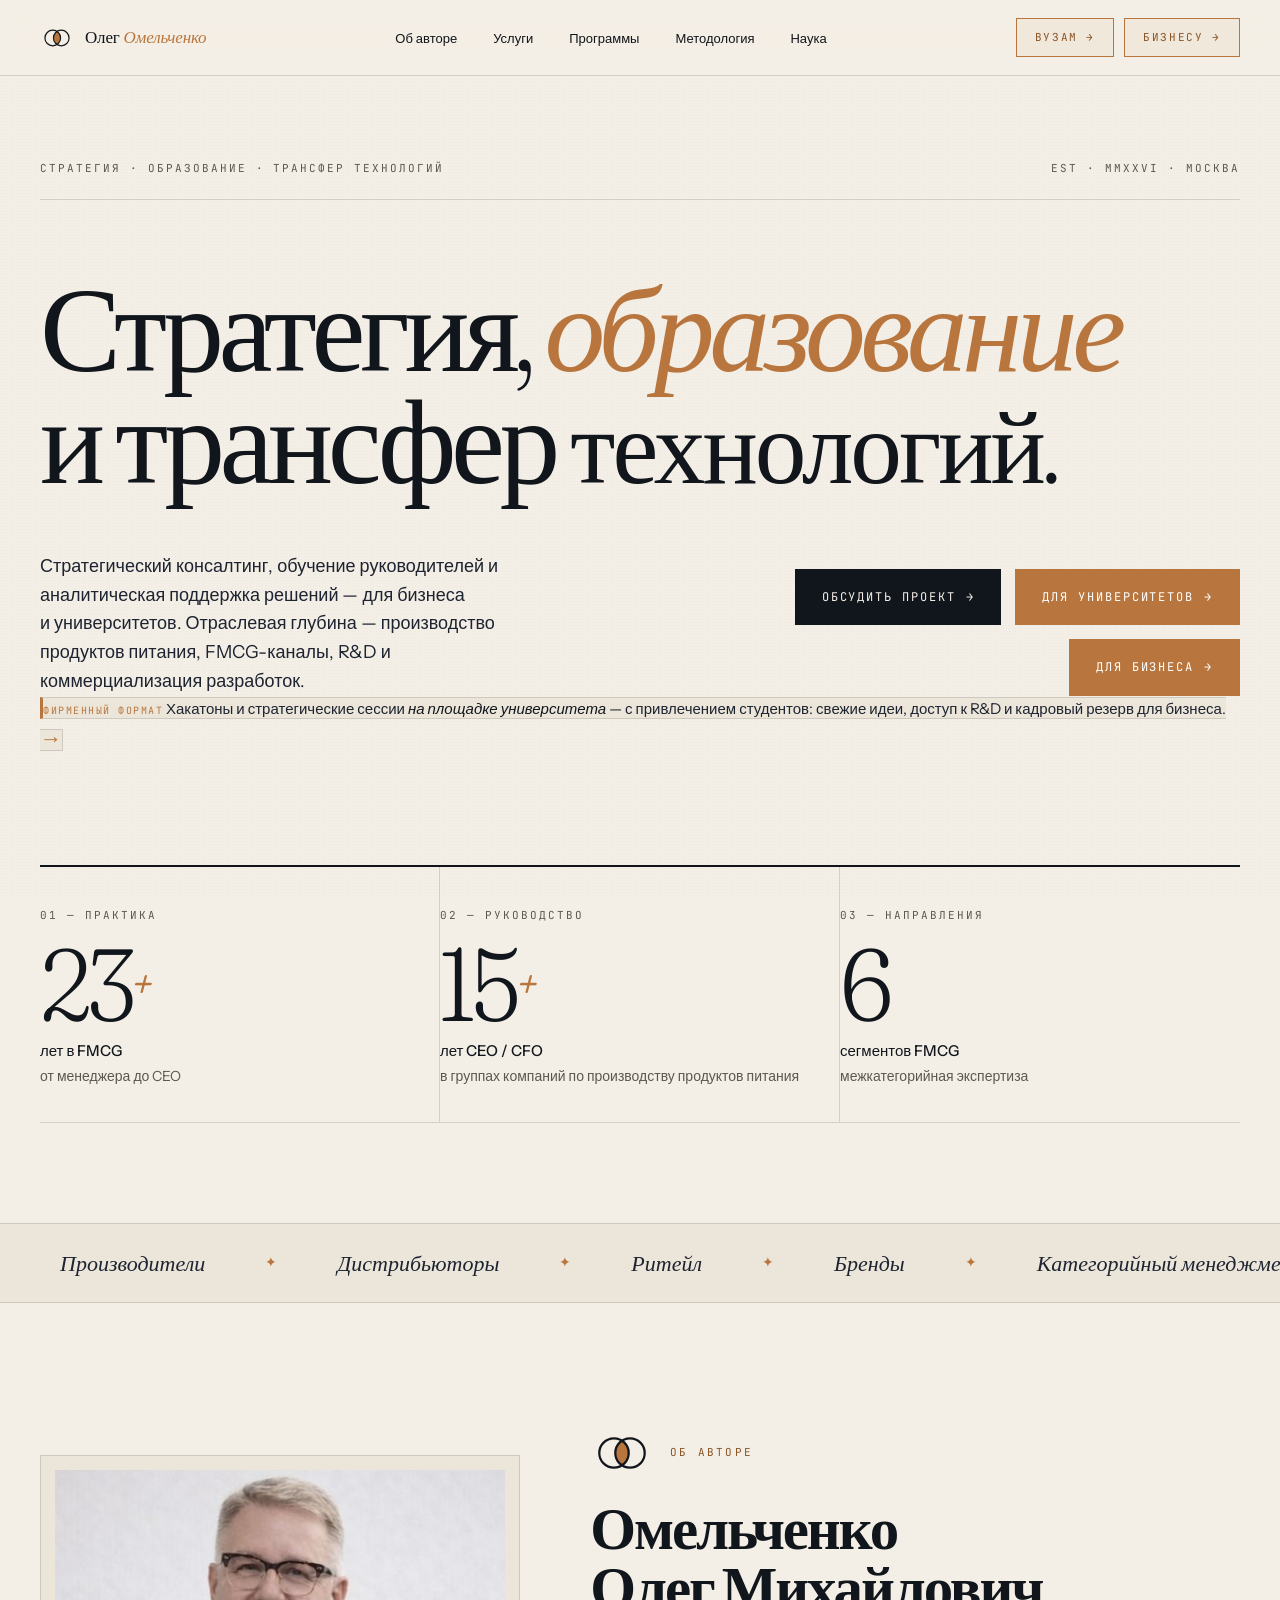
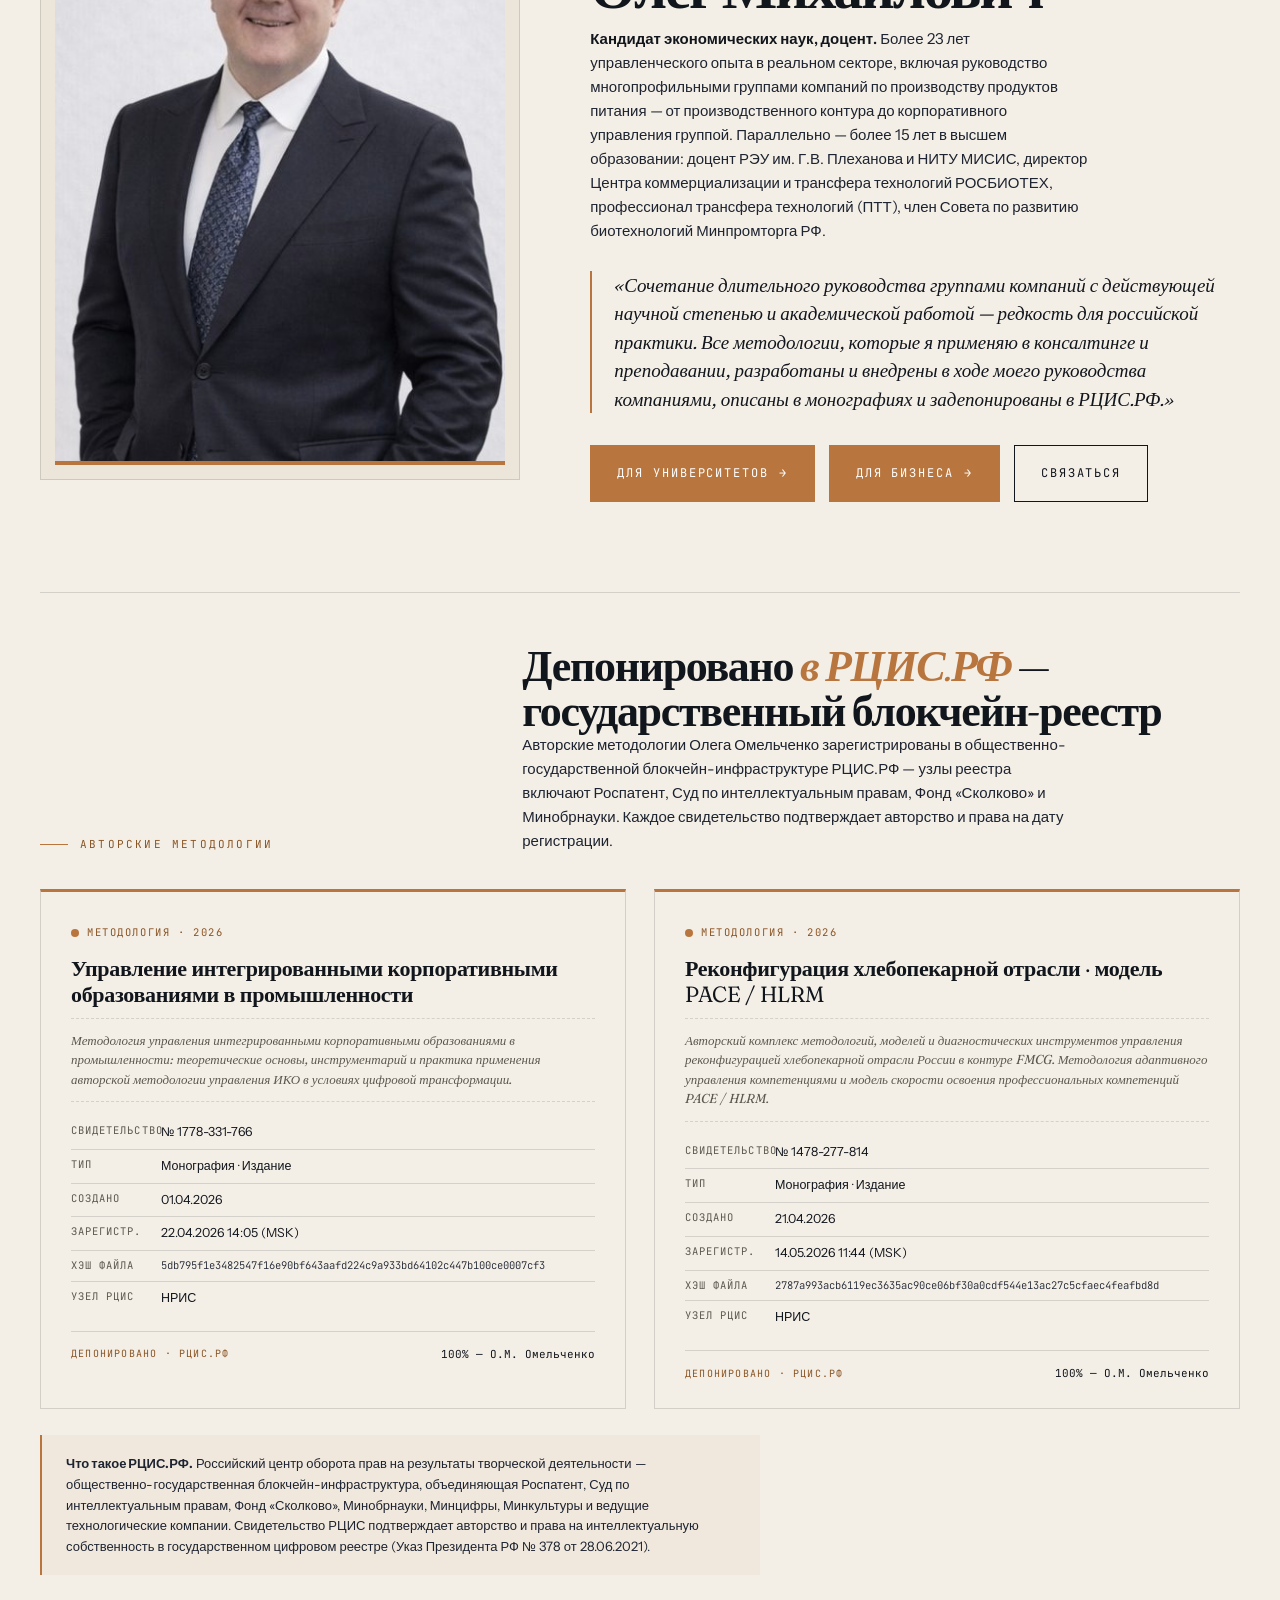
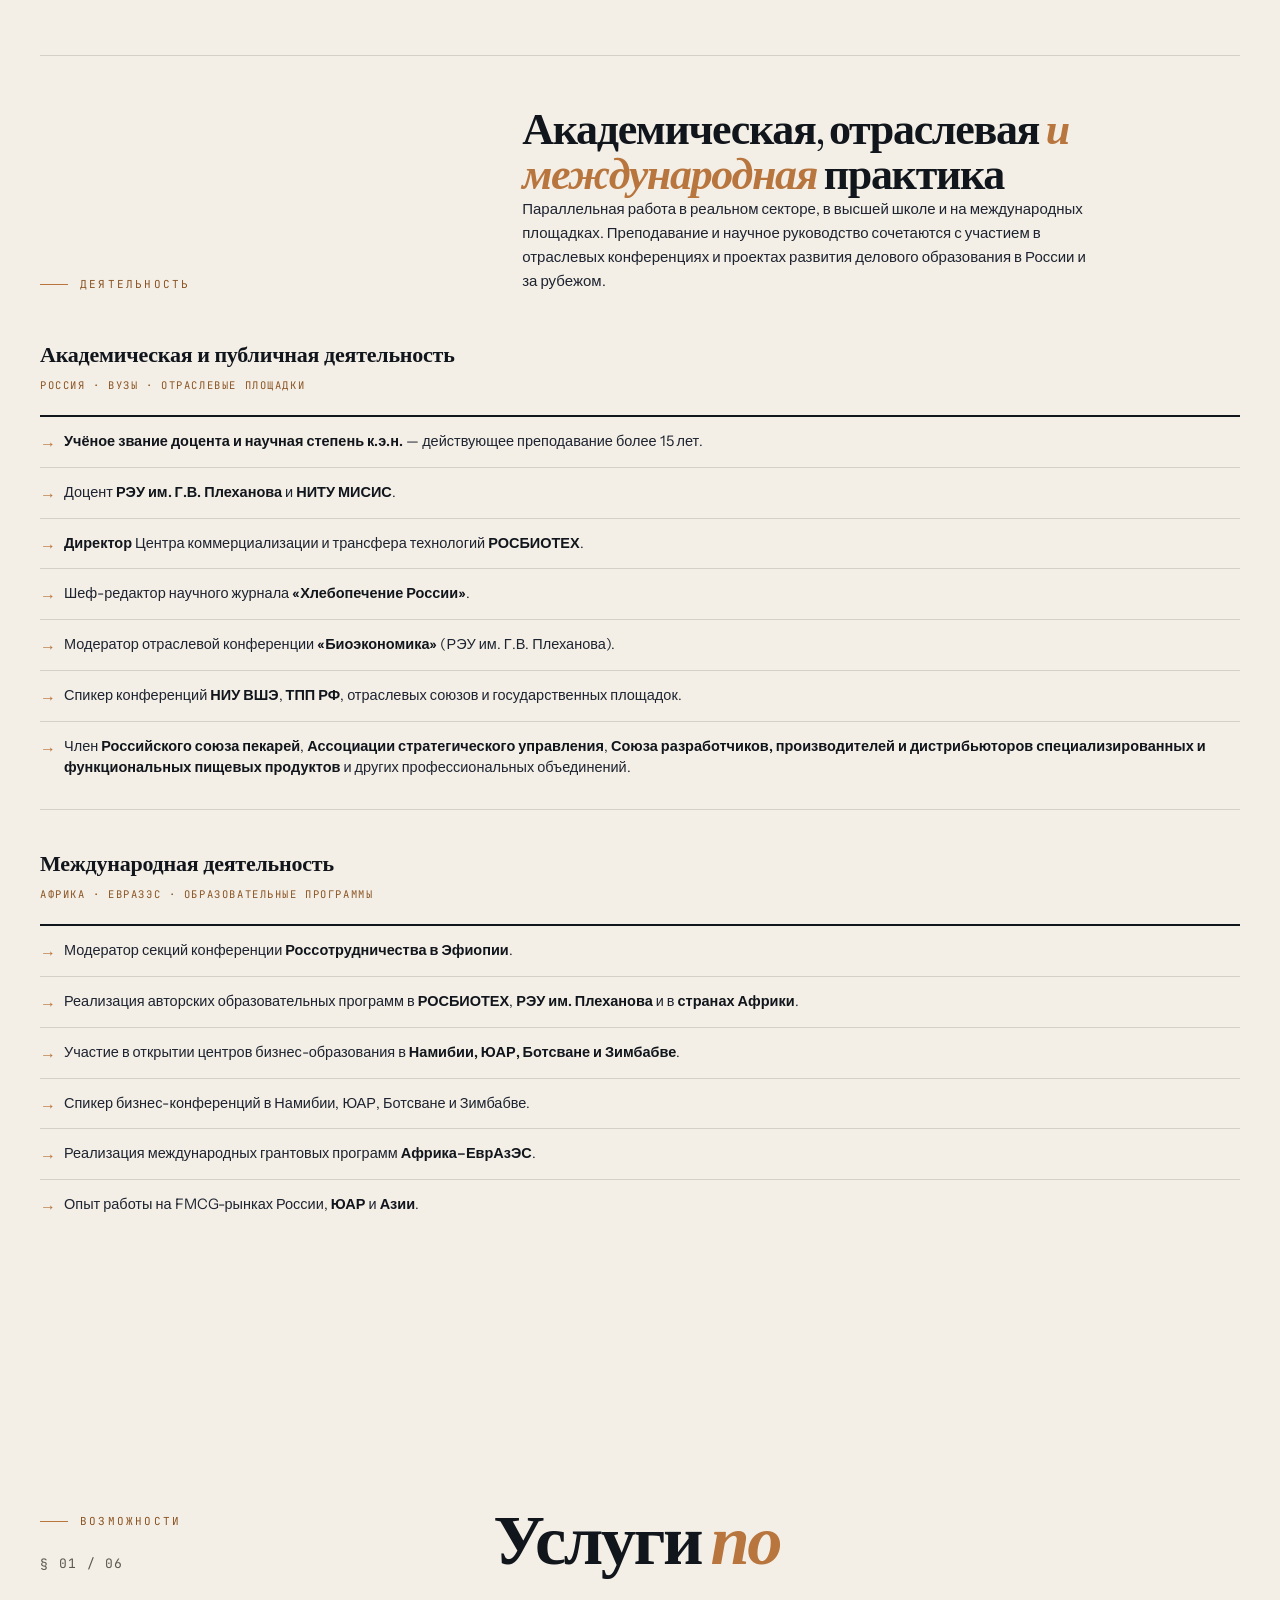
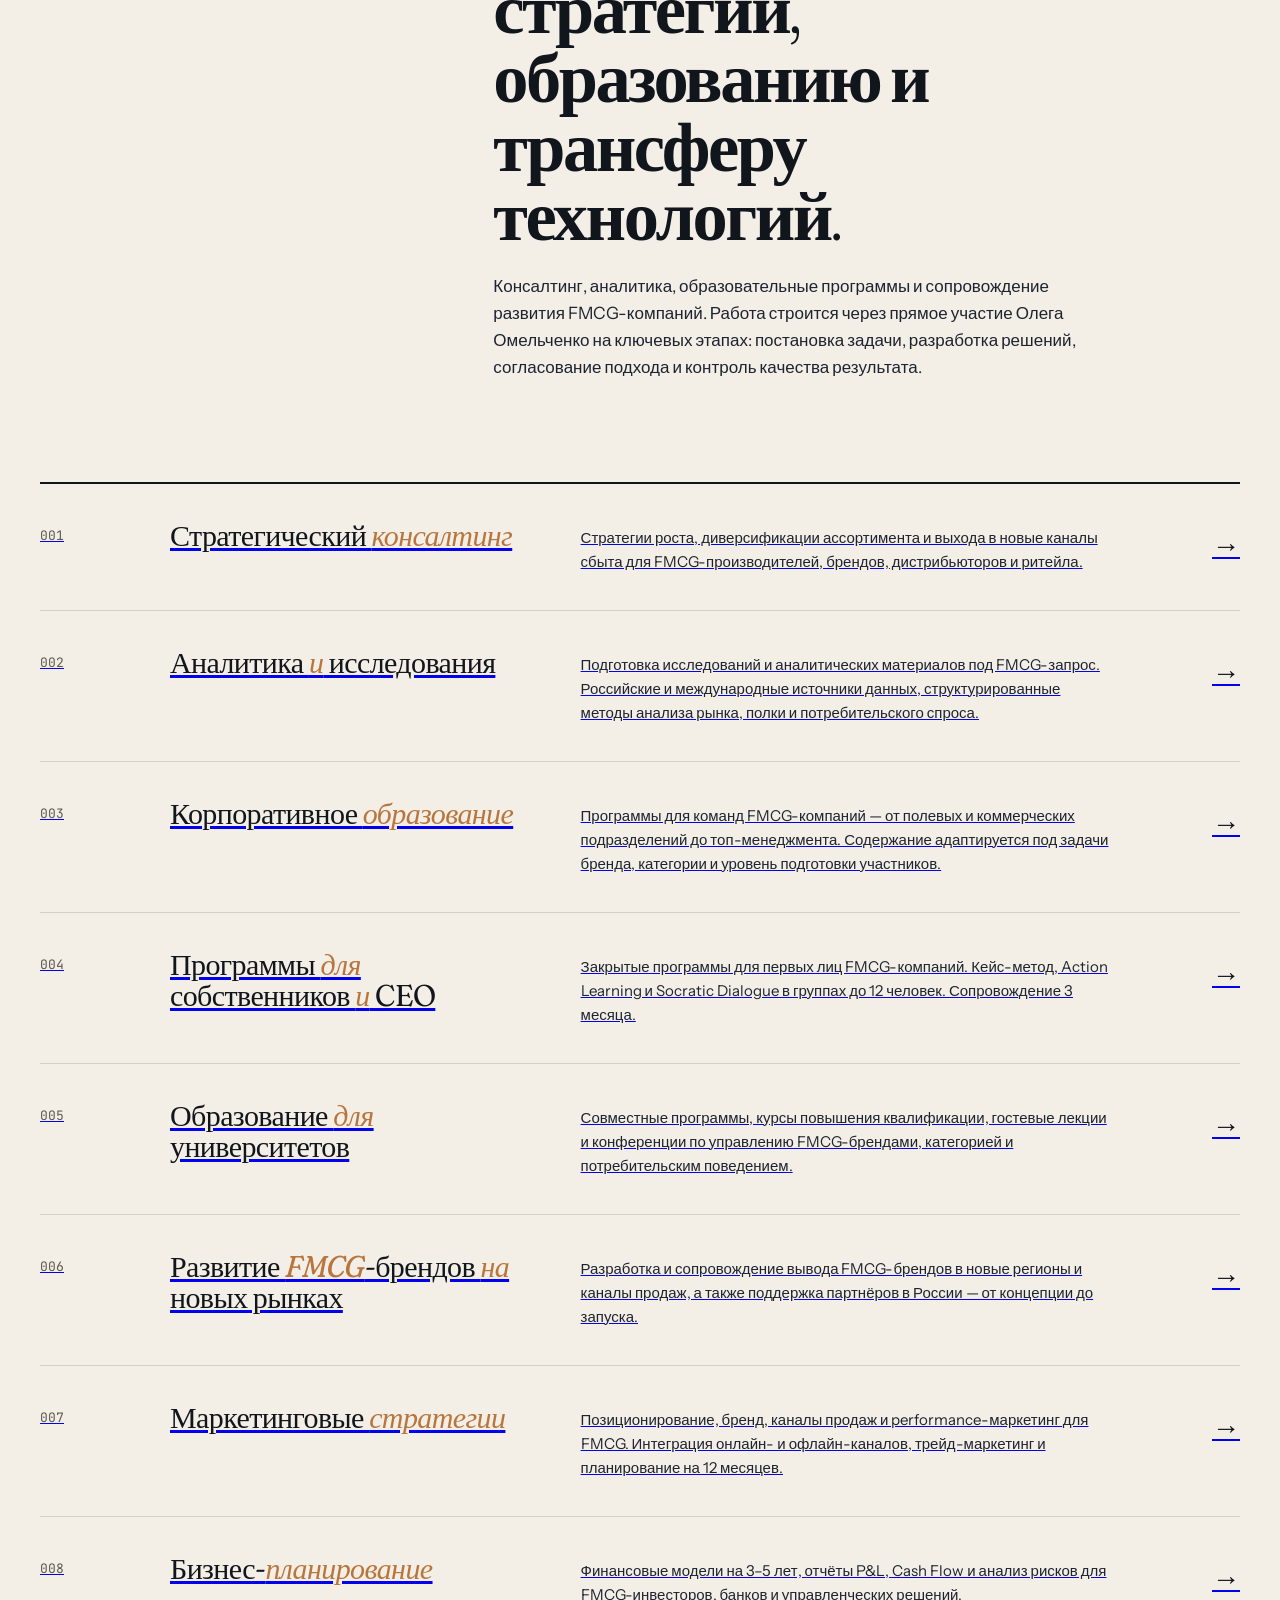
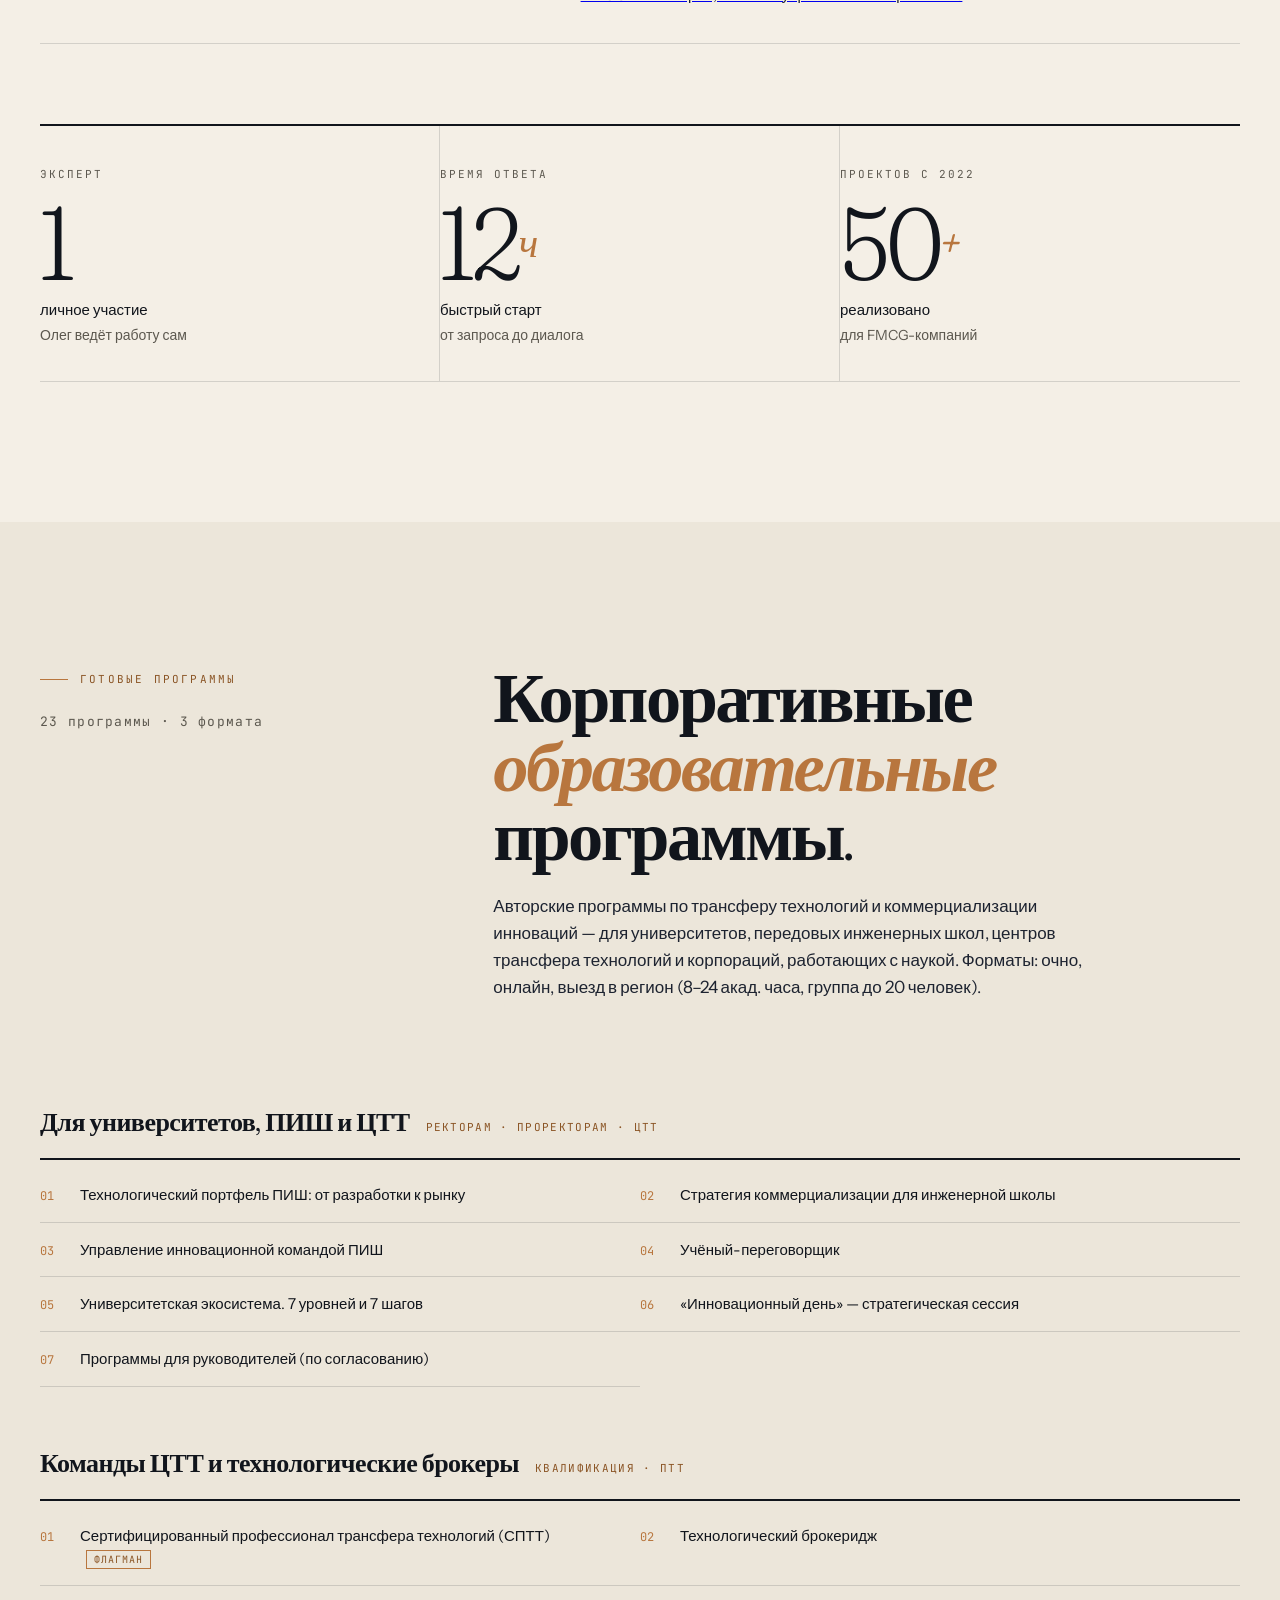
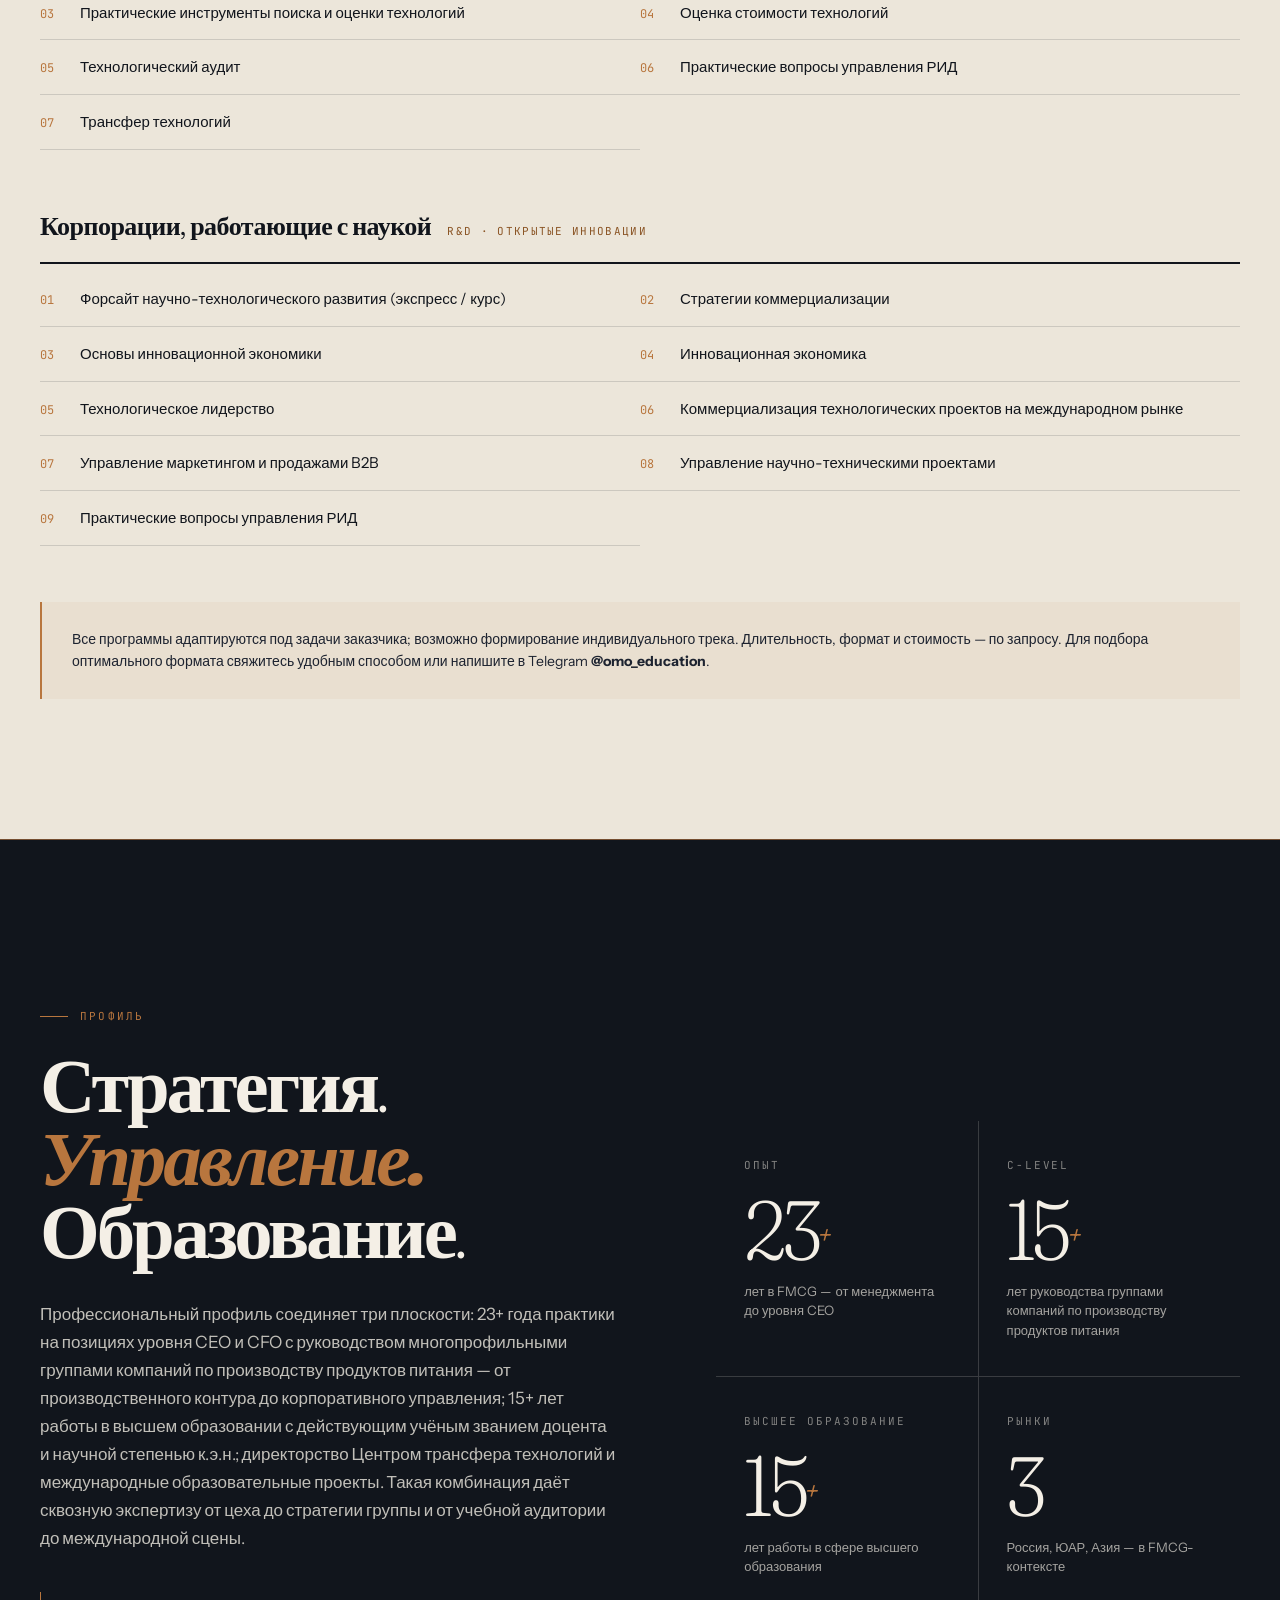
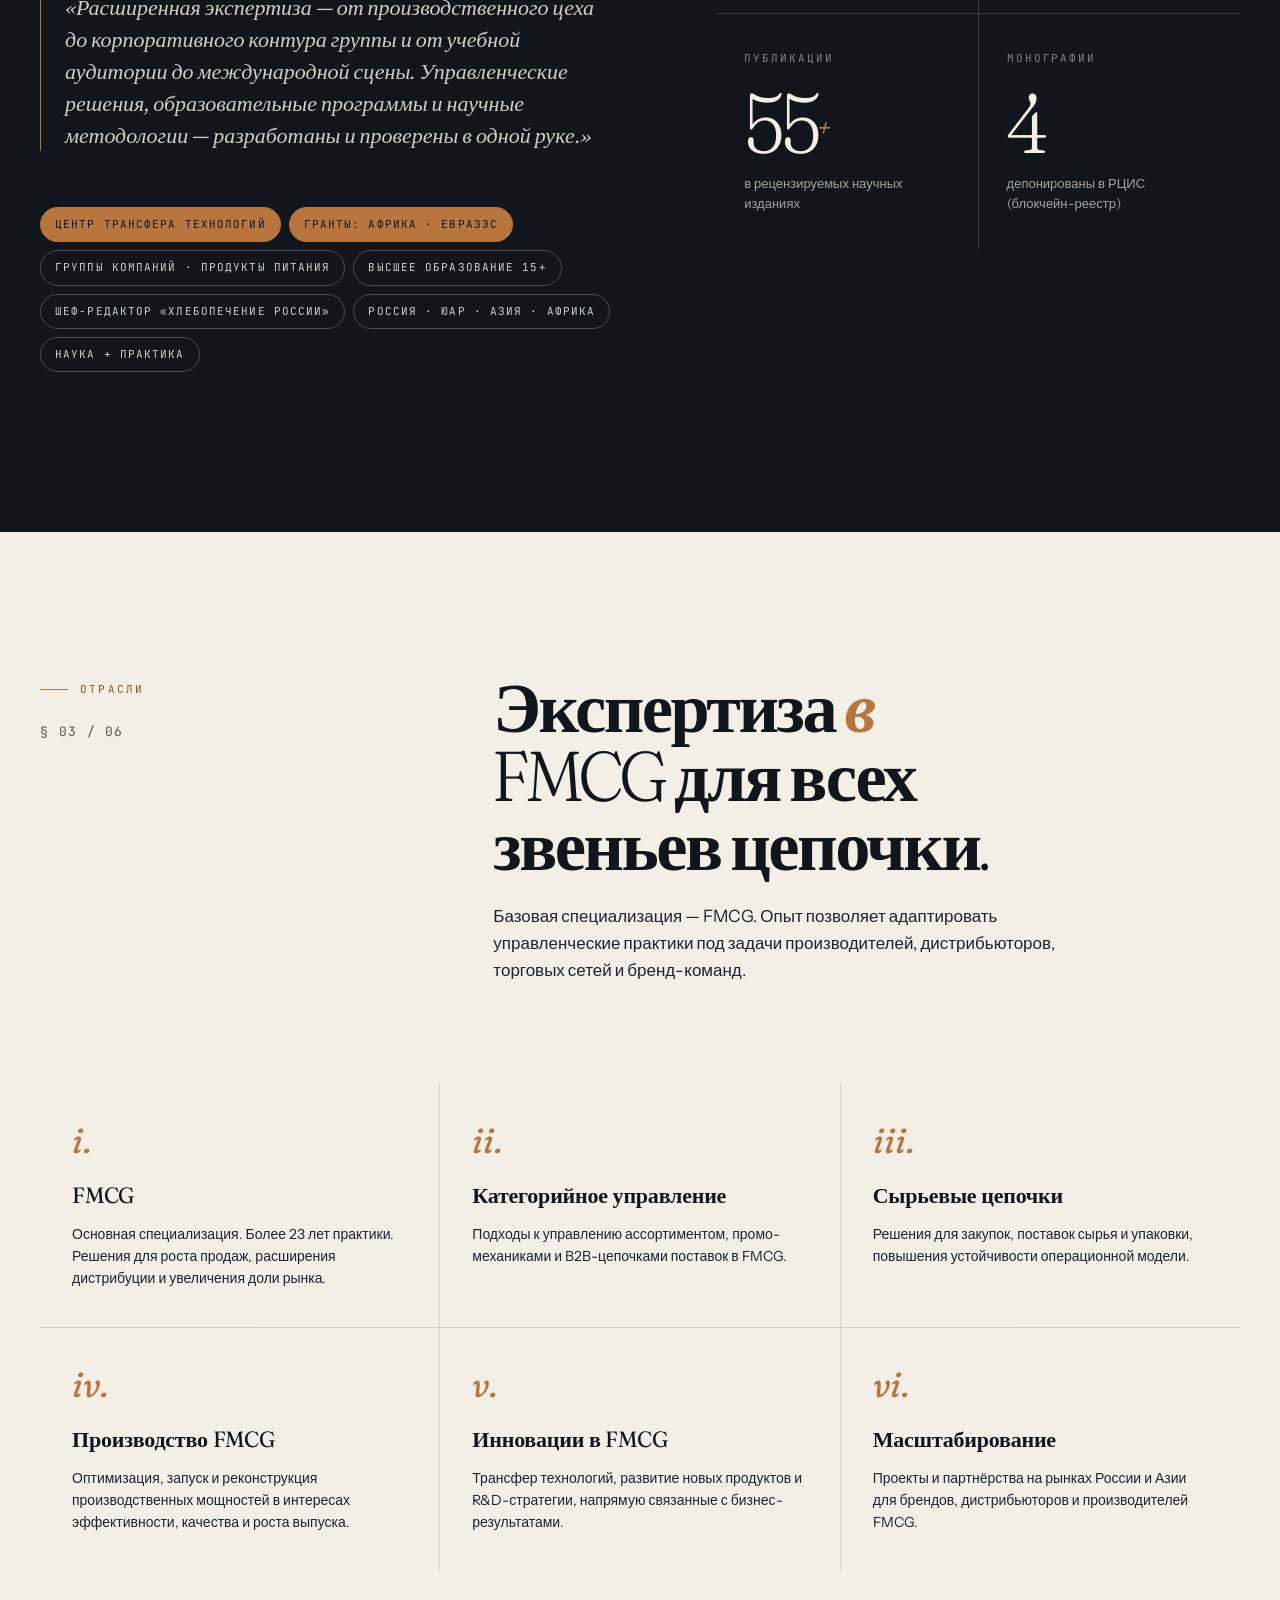
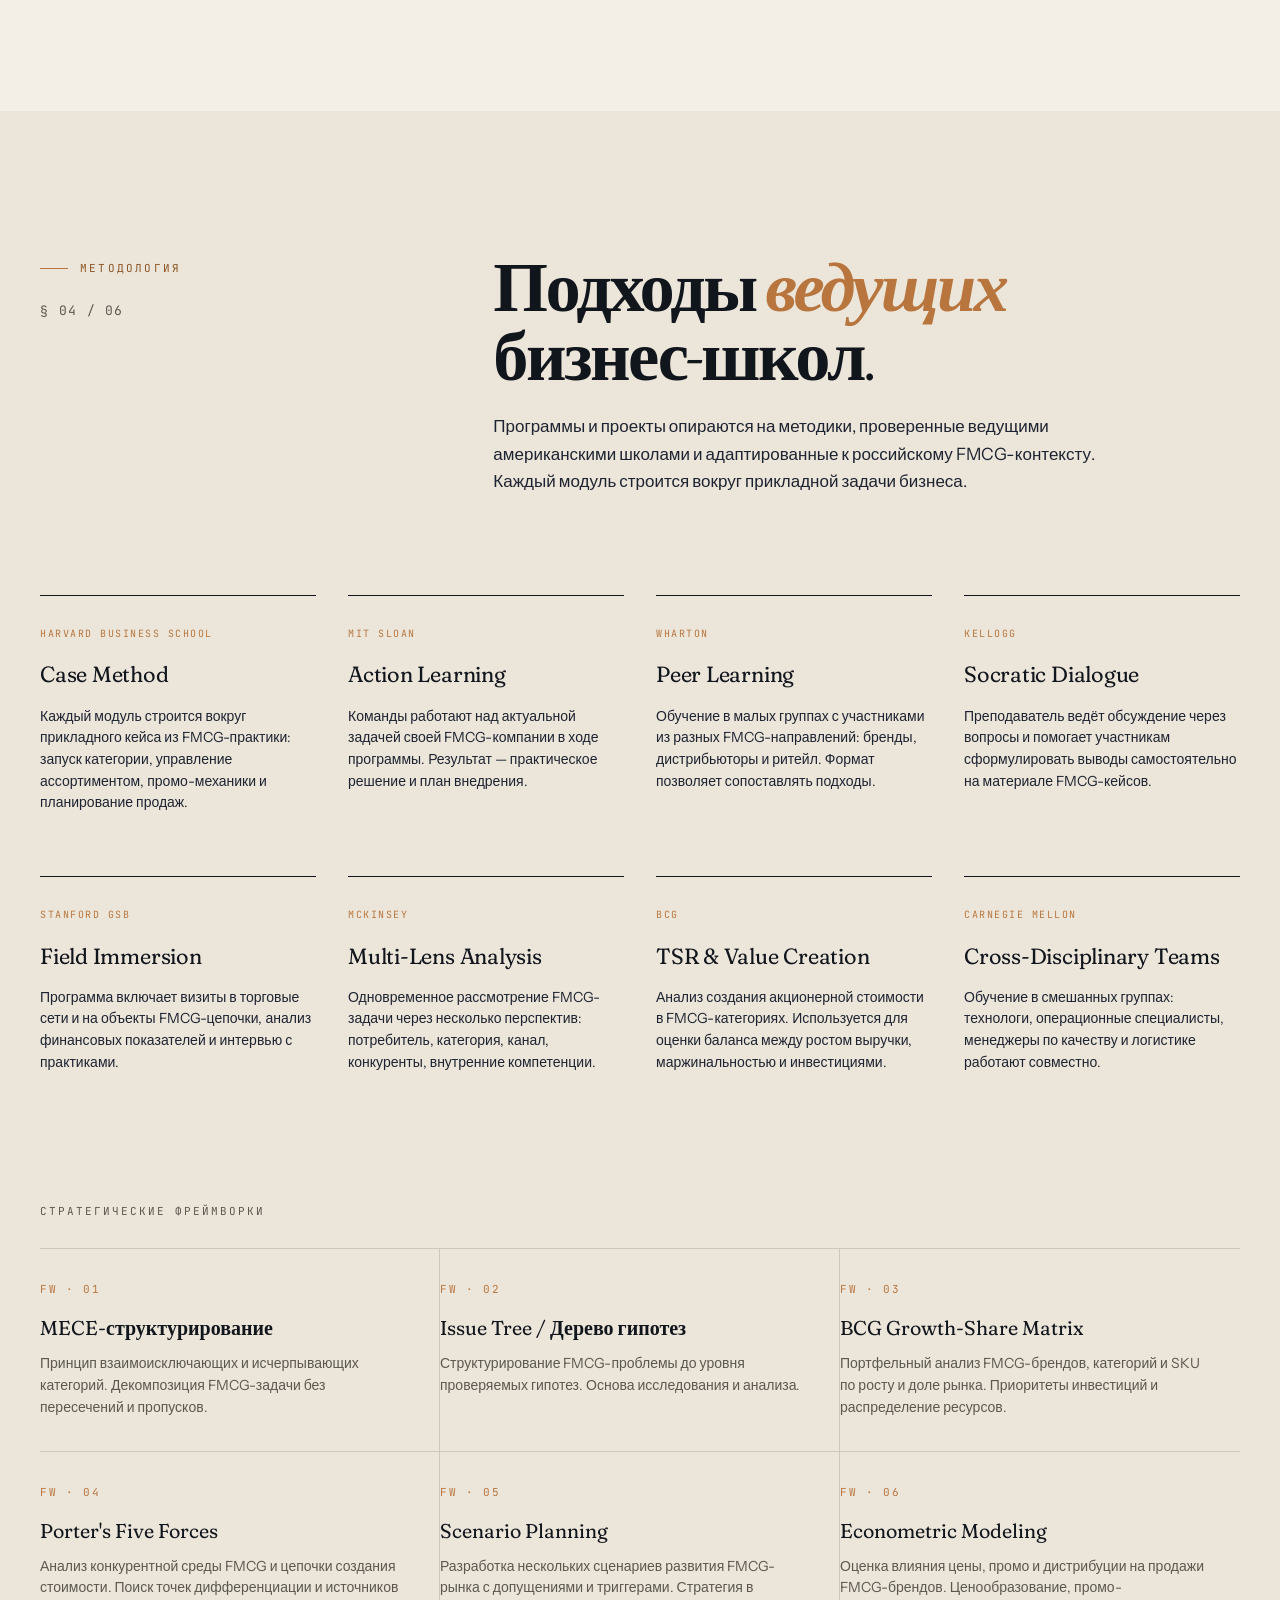
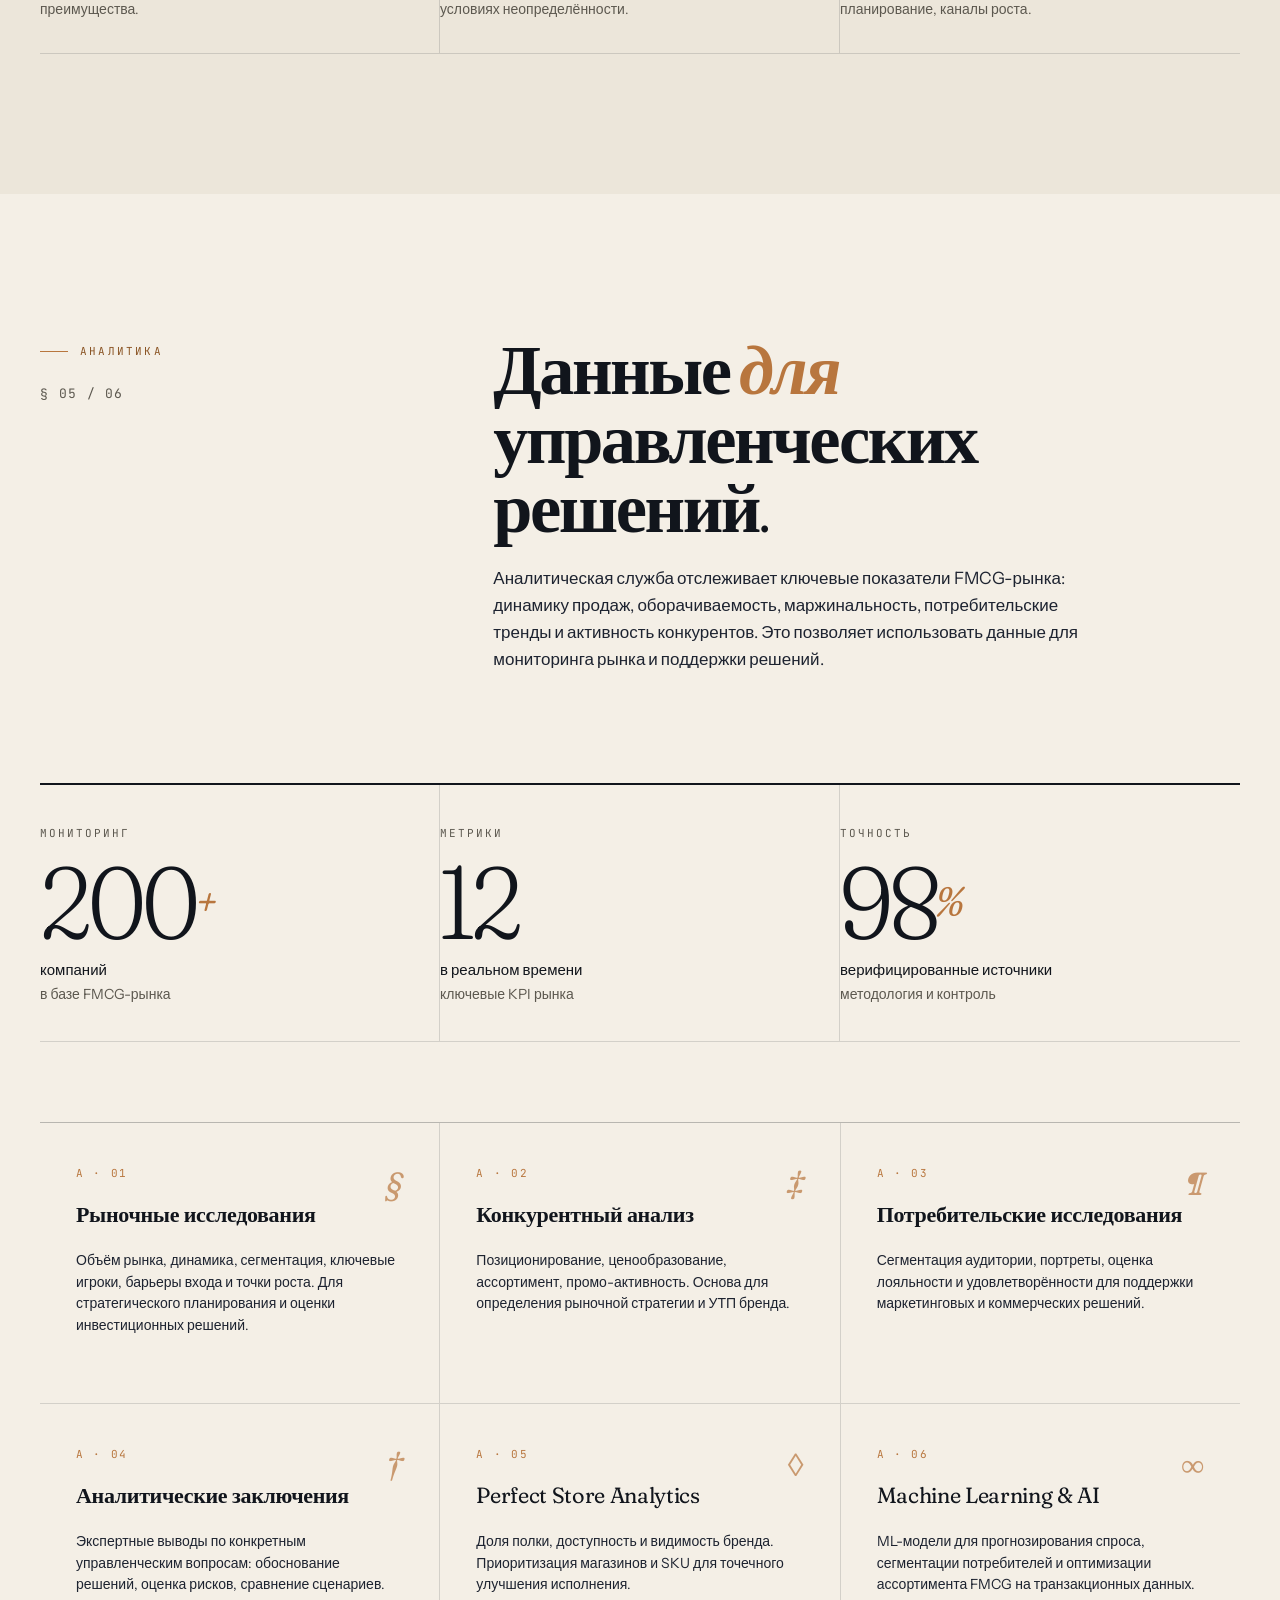
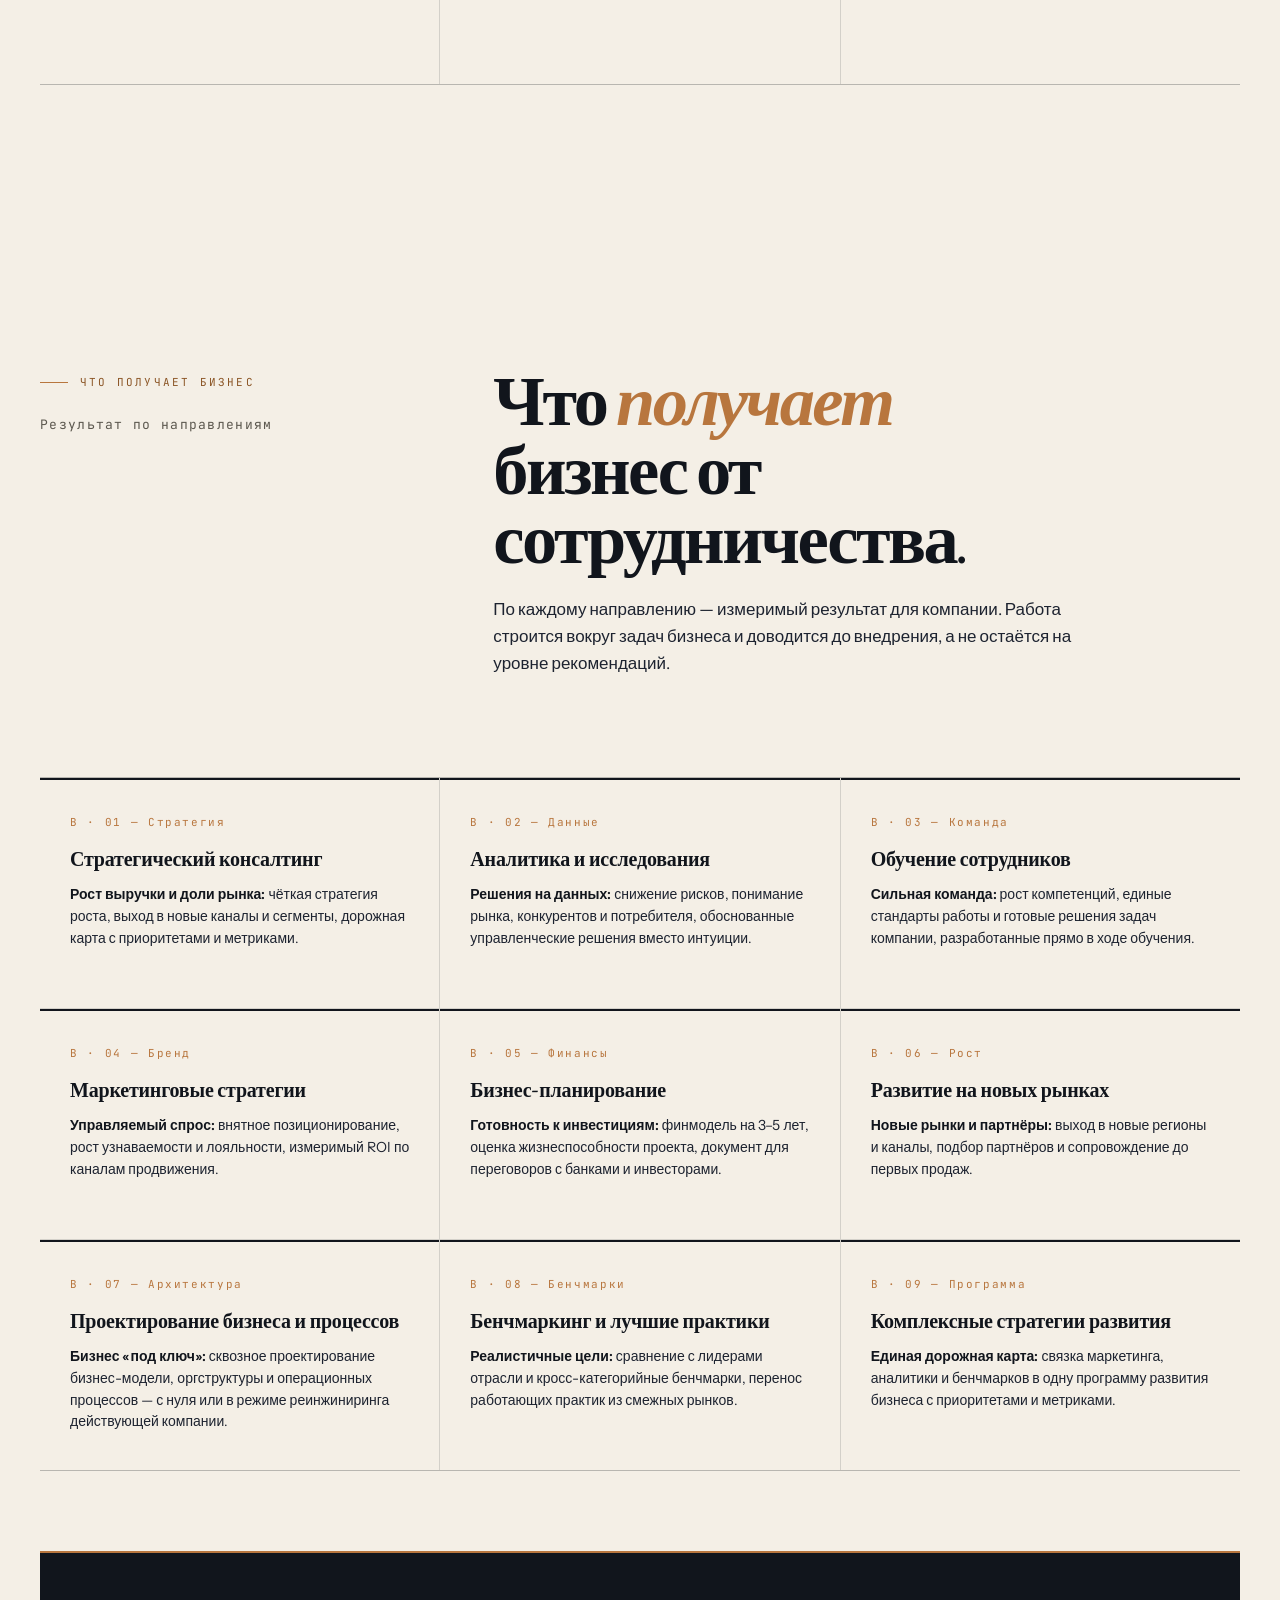
==== index.html @ 43d4dfea "Add files via upload" ====
<!DOCTYPE html>
<html lang="ru">
<head>
<meta charset="UTF-8" />
<meta name="viewport" content="width=device-width, initial-scale=1.0" />
<title>Олег Омельченко — стратегия, образование и трансфер технологий</title>
<meta name="description" content="Стратегический консалтинг, корпоративное образование и трансфер технологий — для бизнеса и университетов. К.э.н., доцент. 23+ лет руководства группами компаний; 15+ лет в высшем образовании; авторские методологии, депонированные в РЦИС.РФ." />

<link rel="preconnect" href="https://fonts.googleapis.com" />
<link rel="preconnect" href="https://fonts.gstatic.com" crossorigin />
<link href="https://fonts.googleapis.com/css2?family=Fraunces:ital,opsz,wght,SOFT@0,9..144,300..900,30..100;1,9..144,300..900,30..100&family=Instrument+Sans:ital,wght@0,400..700;1,400..700&family=JetBrains+Mono:wght@300..700&display=swap" rel="stylesheet" />

<style>
:root {
  --ink:        #11151c;
  --ink-soft:   #1d2330;
  --paper:      #f4efe6;
  --paper-warm: #ece6da;
  --accent:     #b8763e;      /* burnt ochre */
  --accent-deep:#8a5424;
  --mute:       #5c584f;
  --rule:       rgba(17, 21, 28, 0.14);
  --rule-paper: rgba(244, 239, 230, 0.18);
}

* { box-sizing: border-box; margin: 0; padding: 0; }
html { scroll-behavior: smooth; }

body {
  background: var(--paper);
  color: var(--ink);
  font-family: 'Instrument Sans', sans-serif;
  font-size: 16px;
  line-height: 1.55;
  font-feature-settings: "ss01", "cv01", "cv02";
  -webkit-font-smoothing: antialiased;
  text-rendering: optimizeLegibility;
  overflow-x: hidden;
}

/* ─── Subtle paper grain background ─────────────────────────── */
body::before {
  content: '';
  position: fixed; inset: 0;
  background-image:
    radial-gradient(rgba(17,21,28,0.025) 1px, transparent 1px);
  background-size: 3px 3px;
  pointer-events: none;
  z-index: 1;
}

/* ─── Typography ────────────────────────────────────────────── */
.serif {
  font-family: 'Fraunces', serif;
  font-variation-settings: "opsz" 144, "SOFT" 100;
  font-weight: 350;
  letter-spacing: -0.025em;
}
.mono {
  font-family: 'JetBrains Mono', monospace;
  font-weight: 300;
}
.label {
  font-family: 'JetBrains Mono', monospace;
  font-size: 11px;
  letter-spacing: 0.18em;
  text-transform: uppercase;
  font-weight: 400;
  color: var(--mute);
}
.eyebrow {
  display: inline-flex;
  align-items: center;
  gap: 12px;
  font-family: 'JetBrains Mono', monospace;
  font-size: 11px;
  letter-spacing: 0.2em;
  text-transform: uppercase;
  color: var(--accent-deep);
}
.eyebrow::before {
  content: '';
  width: 28px;
  height: 1px;
  background: var(--accent);
}

/* ─── Layout primitives ─────────────────────────────────────── */
.wrap   { max-width: 1340px; margin: 0 auto; padding: 0 40px; position: relative; z-index: 2; }
.wrap-w { max-width: 1480px; margin: 0 auto; padding: 0 40px; position: relative; z-index: 2; }
section { position: relative; padding: 140px 0; }
.rule   { height: 1px; background: var(--rule); width: 100%; }
.rule-thick { height: 2px; background: var(--ink); width: 100%; }

/* ─── Navigation ────────────────────────────────────────────── */
nav {
  position: fixed; top: 0; left: 0; right: 0;
  z-index: 100;
  padding: 18px 40px;
  display: flex;
  align-items: center;
  justify-content: space-between;
  background: rgba(244, 239, 230, 0.78);
  backdrop-filter: blur(14px);
  -webkit-backdrop-filter: blur(14px);
  border-bottom: 1px solid var(--rule);
  transition: padding 0.4s ease;
}
nav .brand {
  display: flex;
  align-items: center;
  gap: 11px;
  font-family: 'Fraunces', serif;
  font-weight: 400;
  font-size: 17px;
  letter-spacing: -0.01em;
  font-variation-settings: "opsz" 14;
  text-decoration: none;
  color: var(--ink);
}
nav .brand .mark { width: 34px; height: 22px; display: block; flex-shrink: 0; }
nav .brand em {
  font-style: italic;
  color: var(--accent);
  font-weight: 350;
}
nav ul {
  display: flex;
  list-style: none;
  gap: 36px;
}
nav ul a {
  font-size: 13px;
  color: var(--ink);
  text-decoration: none;
  letter-spacing: 0;
  position: relative;
  padding: 4px 0;
  transition: color 0.25s ease;
}
nav ul a::after {
  content: '';
  position: absolute;
  left: 0; bottom: 0;
  height: 1px;
  width: 0;
  background: var(--accent);
  transition: width 0.3s ease;
}
nav ul a:hover { color: var(--accent); }
nav ul a:hover::after { width: 100%; }
nav .nav-cta {
  font-family: 'JetBrains Mono', monospace;
  font-size: 11px;
  letter-spacing: 0.15em;
  text-transform: uppercase;
  padding: 10px 18px;
  border: 1px solid var(--ink);
  border-radius: 0;
  text-decoration: none;
  color: var(--ink);
  transition: all 0.3s ease;
}
nav .nav-cta:hover {
  background: var(--ink);
  color: var(--paper);
}
nav .nav-actions { display: flex; align-items: center; gap: 10px; }
nav .nav-cta--accent {
  border-color: var(--accent);
  color: var(--accent-deep);
  background: rgba(184,118,62,0.06);
}
nav .nav-cta--accent:hover {
  background: var(--accent);
  border-color: var(--accent);
  color: #fff;
}
@media (max-width: 900px) {
  nav ul { display: none; }
}
@media (max-width: 600px) {
  nav .brand span { display: none; }
  nav .nav-cta { font-size: 10px; padding: 9px 11px; letter-spacing: 0.08em; }
  nav .nav-actions { gap: 7px; }
}

/* ─── HERO ──────────────────────────────────────────────────── */
.hero {
  min-height: 100vh;
  padding: 160px 0 100px;
  display: flex;
  align-items: center;
  position: relative;
  overflow: hidden;
}
.hero .wrap-w { width: 100%; }

.hero-grid {
  display: grid;
  grid-template-columns: 1fr;
  gap: 0;
}
.hero-meta {
  display: flex;
  justify-content: space-between;
  align-items: baseline;
  margin-bottom: 72px;
  padding-bottom: 22px;
  border-bottom: 1px solid var(--rule);
}
.hero-meta .label-set {
  display: flex;
  gap: 36px;
  flex-wrap: wrap;
}

.hero h1 {
  font-family: 'Fraunces', serif;
  font-variation-settings: "opsz" 144, "SOFT" 50, "wght" 320;
  font-weight: 320;
  font-size: clamp(54px, 9.5vw, 168px);
  line-height: 0.92;
  letter-spacing: -0.045em;
  color: var(--ink);
  margin-bottom: 0;
}
.hero h1 .ital {
  font-style: italic;
  font-variation-settings: "opsz" 144, "SOFT" 100, "wght" 280;
  color: var(--accent);
}
.hero h1 .small-cap {
  font-family: 'Fraunces', serif;
  font-style: normal;
  font-variation-settings: "opsz" 144, "wght" 360;
  font-size: 0.85em;
  letter-spacing: -0.03em;
}

.hero-sub {
  margin-top: 56px;
  display: grid;
  grid-template-columns: 1fr 1fr;
  gap: 60px;
  align-items: end;
}
@media (max-width: 800px) { .hero-sub { grid-template-columns: 1fr; gap: 32px; } }

.hero-sub p {
  max-width: 480px;
  font-size: 18px;
  line-height: 1.6;
  color: var(--ink-soft);
}
.hero-cta-row {
  display: flex;
  gap: 14px;
  flex-wrap: wrap;
  justify-content: flex-end;
}
@media (max-width: 800px) { .hero-cta-row { justify-content: flex-start; } }

.btn {
  display: inline-flex;
  align-items: center;
  gap: 10px;
  font-family: 'JetBrains Mono', monospace;
  font-size: 12px;
  letter-spacing: 0.16em;
  text-transform: uppercase;
  padding: 18px 26px;
  border: 1px solid var(--ink);
  text-decoration: none;
  color: var(--ink);
  background: transparent;
  cursor: pointer;
  transition: all 0.35s cubic-bezier(.2,.7,.2,1);
  position: relative;
  overflow: hidden;
}
.btn .arrow {
  display: inline-block;
  transition: transform 0.35s ease;
}
.btn:hover .arrow { transform: translateX(4px); }
.btn--solid {
  background: var(--ink);
  color: var(--paper);
}
.btn--solid:hover {
  background: var(--accent);
  border-color: var(--accent);
}
.btn--ghost:hover {
  background: var(--ink);
  color: var(--paper);
}
.btn--accent {
  background: var(--accent);
  color: #fff;
  border-color: var(--accent);
}
.btn--accent:hover {
  background: var(--accent-deep);
  border-color: var(--accent-deep);
}

/* ─── Hero stats strip ──────────────────────────────────────── */
.stats-strip {
  margin-top: 110px;
  display: grid;
  grid-template-columns: repeat(3, 1fr);
  border-top: 2px solid var(--ink);
  border-bottom: 1px solid var(--rule);
}
@media (max-width: 800px) { .stats-strip { grid-template-columns: 1fr; } }

.stat-cell {
  padding: 40px 32px 36px 0;
  position: relative;
  border-right: 1px solid var(--rule);
}
.stat-cell:last-child { border-right: none; }
@media (max-width: 800px) {
  .stat-cell { border-right: none; border-bottom: 1px solid var(--rule); padding: 32px 0; }
  .stat-cell:last-child { border-bottom: none; }
}
.stat-cell .label { margin-bottom: 14px; }
.stat-cell .num {
  font-family: 'Fraunces', serif;
  font-variation-settings: "opsz" 144, "SOFT" 80, "wght" 300;
  font-size: clamp(64px, 8vw, 124px);
  line-height: 0.9;
  letter-spacing: -0.04em;
  color: var(--ink);
}
.stat-cell .num sup {
  font-size: 0.4em;
  font-style: italic;
  color: var(--accent);
  font-variation-settings: "opsz" 144, "SOFT" 100;
  margn-left: 4px;
  vertical-align: 0.55em;
}
.stat-cell .stat-line {
  margin-top: 10px;
  font-size: 14px;
  color: var(--mute);
  line-height: 1.45;
}
.stat-cell .stat-line strong {
  display: block;
  font-weight: 500;
  color: var(--ink);
  font-size: 15px;
  margin-bottom: 4px;
}

/* ─── Marquee / decoration ──────────────────────────────────── */
.marquee {
  overflow: hidden;
  white-space: nowrap;
  padding: 22px 0;
  border-top: 1px solid var(--rule);
  border-bottom: 1px solid var(--rule);
  background: var(--paper-warm);
}
.marquee-track {
  display: inline-flex;
  gap: 60px;
  padding-left: 60px;
  animation: marquee 50s linear infinite;
  font-family: 'Fraunces', serif;
  font-variation-settings: "opsz" 48, "SOFT" 100;
  font-style: italic;
  font-size: 22px;
  color: var(--ink-soft);
}
.marquee-track span { display: inline-flex; align-items: center; gap: 60px; }
.marquee-track span::after {
  content: '✦';
  color: var(--accent);
  font-size: 14px;
  font-style: normal;
}
@keyframes marquee {
  from { transform: translateX(0); }
  to   { transform: translateX(-50%); }
}

/* ─── Section header ────────────────────────────────────────── */
.section-head {
  display: grid;
  grid-template-columns: 1fr 2fr;
  gap: 80px;
  align-items: start;
  margin-bottom: 100px;
}
@media (max-width: 900px) { .section-head { grid-template-columns: 1fr; gap: 24px; } }

.section-head .left .eyebrow { margin-bottom: 24px; }
.section-head .left .num-tag {
  font-family: 'JetBrains Mono', monospace;
  font-size: 13px;
  color: var(--mute);
  letter-spacing: 0.1em;
}

.section-head h2 {
  font-family: 'Fraunces', serif;
  font-variation-settings: "opsz" 144, "SOFT" 70, "wght" 320;
  font-size: clamp(40px, 5.5vw, 80px);
  line-height: 0.98;
  letter-spacing: -0.035em;
  max-width: 14ch;
  margin-bottom: 24px;
}
.section-head h2 em {
  font-style: italic;
  color: var(--accent);
  font-variation-settings: "opsz" 144, "SOFT" 100;
}
.section-head .lede {
  font-size: 17px;
  line-height: 1.6;
  color: var(--ink-soft);
  max-width: 56ch;
}

/* ─── Services list (editorial table) ───────────────────────── */
.services {
  border-top: 2px solid var(--ink);
}
.service-row {
  display: grid;
  grid-template-columns: 90px 1.4fr 2fr 90px;
  gap: 40px;
  padding: 36px 0;
  border-bottom: 1px solid var(--rule);
  align-items: start;
  transition: background 0.4s ease, padding 0.4s ease;
  cursor: pointer;
  position: relative;
}
.service-row:hover {
  padding-left: 14px;
  padding-right: 14px;
  background: rgba(184, 118, 62, 0.05);
}
.service-row .num {
  font-family: 'JetBrains Mono', monospace;
  font-size: 13px;
  color: var(--mute);
  padding-top: 6px;
}
.service-row .title {
  font-family: 'Fraunces', serif;
  font-variation-settings: "opsz" 60, "SOFT" 50, "wght" 380;
  font-size: 30px;
  line-height: 1.05;
  letter-spacing: -0.02em;
  color: var(--ink);
}
.service-row .title em {
  font-style: italic;
  color: var(--accent);
  font-variation-settings: "opsz" 60, "SOFT" 100;
}
.service-row .desc {
  font-size: 15px;
  line-height: 1.6;
  color: var(--ink-soft);
  padding-top: 6px;
}
.service-row .arr {
  font-family: 'Fraunces', serif;
  font-size: 28px;
  color: var(--ink);
  text-align: right;
  padding-top: 4px;
  transition: transform 0.4s ease, color 0.4s ease;
}
.service-row:hover .arr {
  transform: translateX(8px);
  color: var(--accent);
}
@media (max-width: 900px) {
  .service-row { grid-template-columns: 50px 1fr; gap: 18px; padding: 28px 0; }
  .service-row .desc { grid-column: 2; }
  .service-row .arr { display: none; }
}

/* ─── Profile section (DARK) ────────────────────────────────── */
.profile {
  background: var(--ink);
  color: var(--paper);
  padding: 160px 0;
  position: relative;
  overflow: hidden;
}
.profile::after {
  content: '';
  position: absolute;
  top: 0; left: 0; right: 0;
  height: 1px;
  background: var(--accent);
  opacity: 0.6;
}
.profile .label { color: rgba(244,239,230,0.5); }
.profile .eyebrow { color: var(--accent); }

.profile-grid {
  display: grid;
  grid-template-columns: 1.1fr 1fr;
  gap: 100px;
  align-items: center;
}
@media (max-width: 900px) { .profile-grid { grid-template-columns: 1fr; gap: 50px; } }

.profile-left h2 {
  font-family: 'Fraunces', serif;
  font-variation-settings: "opsz" 144, "SOFT" 80, "wght" 280;
  font-size: clamp(48px, 6vw, 96px);
  line-height: 0.95;
  letter-spacing: -0.04em;
  margin: 24px 0 32px;
  color: var(--paper);
}
.profile-left h2 em {
  font-style: italic;
  color: var(--accent);
  font-variation-settings: "opsz" 144, "SOFT" 100;
}
.profile-left .quote {
  font-family: 'Fraunces', serif;
  font-style: italic;
  font-variation-settings: "opsz" 60, "SOFT" 100, "wght" 350;
  font-size: 22px;
  line-height: 1.45;
  color: rgba(244,239,230,0.85);
  border-left: 1px solid var(--accent);
  padding-left: 24px;
  margin-top: 40px;
  max-width: 50ch;
}

.profile-stats {
  display: grid;
  grid-template-columns: 1fr 1fr;
  gap: 1px;
  background: rgba(244,239,230,0.18);
}
.profile-stat {
  background: var(--ink);
  padding: 36px 28px;
  position: relative;
}
.profile-stat .label { margin-bottom: 18px; }
.profile-stat .num {
  font-family: 'Fraunces', serif;
  font-variation-settings: "opsz" 144, "SOFT" 80, "wght" 280;
  font-size: 84px;
  line-height: 0.9;
  color: var(--paper);
  letter-spacing: -0.04em;
  margin-bottom: 14px;
}
.profile-stat .num sup {
  font-size: 0.32em;
  color: var(--accent);
  font-style: italic;
  font-variation-settings: "opsz" 144, "SOFT" 100;
  vertical-align: 0.6em;
}
.profile-stat .desc {
  font-size: 13px;
  line-height: 1.5;
  color: rgba(244,239,230,0.65);
}

.profile-pills {
  margin-top: 56px;
  display: flex;
  flex-wrap: wrap;
  gap: 8px;
}
.pill {
  font-family: 'JetBrains Mono', monospace;
  font-size: 11px;
  letter-spacing: 0.1em;
  text-transform: uppercase;
  padding: 8px 14px;
  border: 1px solid rgba(244,239,230,0.25);
  color: rgba(244,239,230,0.85);
  border-radius: 999px;
}
.pill.accent {
  background: var(--accent);
  border-color: var(--accent);
  color: var(--ink);
}

/* ─── Capabilities grid ─────────────────────────────────────── */
.capabilities-grid {
  display: grid;
  grid-template-columns: repeat(3, 1fr);
  gap: 1px;
  background: var(--rule);
  border-top: 1px solid var(--rule);
  border-bottom: 1px solid var(--rule);
}
@media (max-width: 900px) { .capabilities-grid { grid-template-columns: 1fr 1fr; } }
@media (max-width: 600px) { .capabilities-grid { grid-template-columns: 1fr; } }

.cap-card {
  background: var(--paper);
  padding: 42px 36px;
  display: flex;
  flex-direction: column;
  gap: 16px;
  min-height: 280px;
  position: relative;
  transition: background 0.35s ease;
}
.cap-card:hover { background: var(--paper-warm); }
.cap-card .cap-num {
  font-family: 'JetBrains Mono', monospace;
  font-size: 11px;
  color: var(--accent);
  letter-spacing: 0.15em;
  margin-bottom: 4px;
}
.cap-card h3 {
  font-family: 'Fraunces', serif;
  font-variation-settings: "opsz" 36, "SOFT" 70, "wght" 380;
  font-size: 22px;
  line-height: 1.1;
  letter-spacing: -0.015em;
  color: var(--ink);
  margin-bottom: 8px;
}
.cap-card p {
  font-size: 14px;
  line-height: 1.55;
  color: var(--ink-soft);
  flex: 1;
}
.cap-card .symbol {
  position: absolute;
  top: 36px;
  right: 36px;
  font-family: 'Fraunces', serif;
  font-style: italic;
  font-size: 32px;
  color: var(--accent);
  font-variation-settings: "opsz" 60, "SOFT" 100;
  opacity: 0.7;
}

/* ─── Methodology section ───────────────────────────────────── */
.method {
  background: var(--paper-warm);
  padding: 140px 0;
}
.method-grid {
  display: grid;
  grid-template-columns: repeat(4, 1fr);
  gap: 32px;
  margin-top: 30px;
}
@media (max-width: 1000px) { .method-grid { grid-template-columns: repeat(2, 1fr); } }
@media (max-width: 600px) { .method-grid { grid-template-columns: 1fr; } }

.method-card {
  padding: 30px 0;
  border-top: 1px solid var(--ink);
  position: relative;
}
.method-card .school {
  font-family: 'JetBrains Mono', monospace;
  font-size: 10px;
  letter-spacing: 0.15em;
  text-transform: uppercase;
  color: var(--accent);
  margin-bottom: 16px;
}
.method-card h4 {
  font-family: 'Fraunces', serif;
  font-variation-settings: "opsz" 36, "SOFT" 80, "wght" 380;
  font-size: 22px;
  letter-spacing: -0.01em;
  margin-bottom: 14px;
  color: var(--ink);
}
.method-card p {
  font-size: 14px;
  line-height: 1.55;
  color: var(--ink-soft);
}

/* ─── Frameworks / Analytics ─────────────────────────────────── */
.frameworks-list {
  display: grid;
  grid-template-columns: 1fr 1fr 1fr;
  gap: 0;
  border-top: 1px solid var(--rule);
}
@media (max-width: 900px) { .frameworks-list { grid-template-columns: 1fr; } }

.fw-item {
  padding: 32px 28px 32px 0;
  border-bottom: 1px solid var(--rule);
  border-right: 1px solid var(--rule);
}
.fw-item:nth-child(3n) { border-right: none; }
@media (max-width: 900px) { .fw-item { border-right: none; padding: 28px 0; } }

.fw-item .fw-num {
  font-family: 'JetBrains Mono', monospace;
  font-size: 11px;
  color: var(--accent);
  letter-spacing: 0.15em;
  margin-bottom: 14px;
}
.fw-item h4 {
  font-family: 'Fraunces', serif;
  font-variation-settings: "opsz" 36, "SOFT" 80, "wght" 380;
  font-size: 20px;
  margin-bottom: 10px;
  color: var(--ink);
}
.fw-item p {
  font-size: 14px;
  line-height: 1.55;
  color: var(--mute);
}

/* ─── Monograph / Scholarship ──────────────────────────────── */
.scholarship {
  background: var(--ink);
  color: var(--paper);
  padding: 160px 0;
  position: relative;
}
.scholarship .label { color: rgba(244,239,230,0.5); }
.scholarship .eyebrow { color: var(--accent); }
.scholarship h2 { color: var(--paper); }
.scholarship h2 em { color: var(--accent); }
.scholarship .lede { color: rgba(244,239,230,0.75); }

.mono-grid {
  display: grid;
  grid-template-columns: 1fr 1fr;
  gap: 40px;
  margin-top: 40px;
}
@media (max-width: 900px) { .mono-grid { grid-template-columns: 1fr; } }

.mono-card {
  padding: 40px;
  border: 1px solid rgba(244,239,230,0.18);
  position: relative;
  background: rgba(255,255,255,0.02);
}
.mono-card .mono-num {
  font-family: 'JetBrains Mono', monospace;
  font-size: 11px;
  letter-spacing: 0.15em;
  color: var(--accent);
  margin-bottom: 22px;
}
.mono-card h3 {
  font-family: 'Fraunces', serif;
  font-variation-settings: "opsz" 60, "SOFT" 80, "wght" 340;
  font-style: italic;
  font-size: 28px;
  line-height: 1.15;
  letter-spacing: -0.01em;
  color: var(--paper);
  margin-bottom: 20px;
}
.mono-card .mono-meta {
  font-family: 'JetBrains Mono', monospace;
  font-size: 11px;
  line-height: 1.7;
  color: rgba(244,239,230,0.55);
  margin: 22px 0;
  padding: 18px 0;
  border-top: 1px solid rgba(244,239,230,0.12);
  border-bottom: 1px solid rgba(244,239,230,0.12);
}
.mono-card .mono-meta div { padding: 2px 0; }
.mono-card .mono-meta span { color: var(--accent); }
.mono-card .mono-desc {
  font-size: 14px;
  line-height: 1.6;
  color: rgba(244,239,230,0.78);
}

.rcis-note {
  margin-top: 50px;
  padding: 28px 36px;
  border-left: 2px solid var(--accent);
  background: rgba(184,118,62,0.06);
  font-size: 14px;
  line-height: 1.65;
  color: rgba(244,239,230,0.85);
  max-width: 80ch;
}
.rcis-note strong { color: var(--accent); font-weight: 500; }

/* ─── Industry expertise ────────────────────────────────────── */
.industries {
  display: grid;
  grid-template-columns: repeat(3, 1fr);
  gap: 1px;
  background: var(--rule);
}
@media (max-width: 900px) { .industries { grid-template-columns: 1fr 1fr; } }
@media (max-width: 600px) { .industries { grid-template-columns: 1fr; } }

.ind {
  background: var(--paper);
  padding: 38px 32px;
  display: flex;
  flex-direction: column;
  gap: 12px;
  min-height: 220px;
  position: relative;
  transition: background 0.4s ease;
}
.ind:hover { background: var(--paper-warm); }
.ind .ind-num {
  font-family: 'Fraunces', serif;
  font-style: italic;
  font-variation-settings: "opsz" 60, "SOFT" 100;
  font-size: 36px;
  color: var(--accent);
  line-height: 1;
  margin-bottom: 8px;
}
.ind h4 {
  font-family: 'Fraunces', serif;
  font-variation-settings: "opsz" 36, "wght" 400;
  font-size: 22px;
  letter-spacing: -0.01em;
  color: var(--ink);
}
.ind p {
  font-size: 14px;
  line-height: 1.55;
  color: var(--ink-soft);
}

/* ─── Process / Formats ─────────────────────────────────────── */
.process {
  display: grid;
  grid-template-columns: repeat(4, 1fr);
  gap: 0;
  border-top: 2px solid var(--ink);
  border-bottom: 1px solid var(--rule);
}
@media (max-width: 900px) { .process { grid-template-columns: 1fr 1fr; } }
@media (max-width: 500px) { .process { grid-template-columns: 1fr; } }

.proc-step {
  padding: 40px 32px 40px 0;
  border-right: 1px solid var(--rule);
  position: relative;
}
.proc-step:last-child { border-right: none; }
@media (max-width: 900px) { .proc-step:nth-child(2n) { border-right: none; } }

.proc-step .step-num {
  font-family: 'Fraunces', serif;
  font-variation-settings: "opsz" 144, "wght" 320;
  font-size: 64px;
  line-height: 1;
  color: var(--accent);
  margin-bottom: 28px;
}
.proc-step h4 {
  font-family: 'Fraunces', serif;
  font-variation-settings: "opsz" 36, "wght" 400;
  font-size: 20px;
  margin-bottom: 10px;
  color: var(--ink);
}
.proc-step p {
  font-size: 14px;
  line-height: 1.55;
  color: var(--mute);
}

/* ─── Partners ──────────────────────────────────────────────── */
.partners {
  padding: 100px 0;
  background: var(--paper-warm);
}
.partners-grid {
  display: grid;
  grid-template-columns: repeat(4, 1fr);
  gap: 0;
  border-top: 1px solid var(--rule);
  border-bottom: 1px solid var(--rule);
  margin-top: 40px;
}
@media (max-width: 900px) { .partners-grid { grid-template-columns: repeat(2, 1fr); } }
@media (max-width: 500px) { .partners-grid { grid-template-columns: repeat(2, 1fr); } }

.partner {
  padding: 36px 18px;
  text-align: center;
  font-family: 'Fraunces', serif;
  font-variation-settings: "opsz" 24, "wght" 380;
  font-size: 16px;
  letter-spacing: -0.005em;
  color: var(--ink);
  border-right: 1px solid var(--rule);
  display: flex;
  align-items: center;
  justify-content: center;
  min-height: 110px;
}
.partner:last-child { border-right: none; }

/* ─── Contact / CTA ─────────────────────────────────────────── */
.contact {
  background: var(--ink);
  color: var(--paper);
  padding: 160px 0 80px;
  position: relative;
  overflow: hidden;
}
.contact-headline {
  font-family: 'Fraunces', serif;
  font-variation-settings: "opsz" 144, "SOFT" 80, "wght" 280;
  font-size: clamp(56px, 9vw, 144px);
  line-height: 0.92;
  letter-spacing: -0.045em;
  color: var(--paper);
}
.contact-headline em {
  font-style: italic;
  color: var(--accent);
  font-variation-settings: "opsz" 144, "SOFT" 100;
}
.contact-meta {
  margin-top: 60px;
  display: grid;
  grid-template-columns: 1fr 1fr 1fr;
  gap: 60px;
  padding-top: 40px;
  border-top: 1px solid rgba(244,239,230,0.18);
}
@media (max-width: 800px) { .contact-meta { grid-template-columns: 1fr; gap: 32px; } }
.contact-meta .label { color: rgba(244,239,230,0.45); margin-bottom: 12px; }
.contact-meta a, .contact-meta p {
  font-family: 'Fraunces', serif;
  font-variation-settings: "opsz" 36, "wght" 380;
  font-size: 24px;
  color: var(--paper);
  text-decoration: none;
  transition: color 0.25s ease;
  letter-spacing: -0.01em;
}
.contact-meta a:hover { color: var(--accent); }

.contact-cta-row {
  margin-top: 70px;
  display: flex;
  gap: 16px;
  flex-wrap: wrap;
}
.contact .btn {
  color: var(--paper);
  border-color: rgba(244,239,230,0.4);
}
.contact .btn--solid {
  background: var(--accent);
  border-color: var(--accent);
  color: var(--ink);
}
.contact .btn--solid:hover {
  background: var(--paper);
  color: var(--ink);
}
.contact .btn--ghost:hover {
  background: var(--paper);
  color: var(--ink);
  border-color: var(--paper);
}

footer {
  background: var(--ink);
  padding: 50px 0 40px;
  border-top: 1px solid rgba(244,239,230,0.12);
  color: rgba(244,239,230,0.5);
  font-family: 'JetBrains Mono', monospace;
  font-size: 11px;
  letter-spacing: 0.1em;
  text-transform: uppercase;
}
footer .wrap-w {
  display: flex;
  justify-content: space-between;
  flex-wrap: wrap;
  gap: 20px;
}

/* ─── Reveal animations ─────────────────────────────────────── */
.reveal {
  opacity: 0;
  transform: translateY(28px);
  transition: opacity 0.9s cubic-bezier(.2,.7,.2,1),
              transform 0.9s cubic-bezier(.2,.7,.2,1);
}
.reveal.in {
  opacity: 1;
  transform: translateY(0);
}
.reveal-delay-1 { transition-delay: 0.08s; }
.reveal-delay-2 { transition-delay: 0.16s; }
.reveal-delay-3 { transition-delay: 0.24s; }
.reveal-delay-4 { transition-delay: 0.32s; }

/* ─── Decorative ornaments ──────────────────────────────────── */
.ornament {
  font-family: 'Fraunces', serif;
  font-style: italic;
  color: var(--accent);
  font-size: 28px;
  display: inline-block;
  margin: 0 10px;
  font-variation-settings: "opsz" 60, "SOFT" 100;
}

/* small responsive tweaks */
@media (max-width: 720px) {
  .wrap, .wrap-w { padding: 0 22px; }
  section { padding: 90px 0; }
  nav { padding: 14px 22px; }
  .hero { padding: 130px 0 70px; }
  .hero-meta { flex-direction: column; gap: 18px; align-items: flex-start; margin-bottom: 40px; }
  .hero-meta .label-set { gap: 18px; }
  .stats-strip { margin-top: 60px; }
  .stat-cell { padding: 24px 0; }
  .profile { padding: 100px 0; }
  .scholarship { padding: 100px 0; }
  .contact { padding: 100px 0 50px; }
  .section-head { margin-bottom: 60px; }
  .method { padding: 100px 0; }
  .profile-stat .num { font-size: 56px; }
  .profile-stat { padding: 26px 20px; }
}

/* ─── University section ─────────────────────────────────────── */
.uni { background: var(--paper-warm); }
.uni-programs {
  display: grid;
  grid-template-columns: repeat(3, 1fr);
  gap: 1px;
  background: var(--rule);
  border-top: 1px solid var(--rule);
  border-bottom: 1px solid var(--rule);
}
@media (max-width: 900px) { .uni-programs { grid-template-columns: 1fr; } }
.uni-prog {
  background: var(--paper);
  padding: 34px 30px 32px;
  display: flex;
  flex-direction: column;
  gap: 12px;
  min-height: 210px;
  position: relative;
  border-top: 2px solid var(--ink);
  transition: background 0.35s ease;
}
.uni-prog::before {
  content: '';
  position: absolute;
  top: -2px; left: 0;
  width: 0; height: 2px;
  background: var(--accent);
  transition: width 0.45s cubic-bezier(.2,.7,.2,1);
}
.uni-prog:hover::before { width: 100%; }
.uni-prog:hover { background: #fff; }
.uni-prog .pnum {
  font-family: 'JetBrains Mono', monospace;
  font-size: 11px;
  letter-spacing: 0.15em;
  color: var(--accent);
  margin-bottom: 4px;
}
.uni-prog h4 {
  font-family: 'Fraunces', serif;
  font-variation-settings: "opsz" 36, "wght" 400;
  font-size: 21px;
  letter-spacing: -0.01em;
  color: var(--ink);
}
.uni-prog p {
  font-size: 14px;
  line-height: 1.55;
  color: var(--ink-soft);
}

/* Cases */
.cases-wrap { margin-top: 80px; }
.cases-wrap .label { margin-bottom: 26px; }
.cases-grid { display: grid; grid-template-columns: 1fr 1fr; gap: 30px; }
@media (max-width: 800px) { .cases-grid { grid-template-columns: 1fr; } }
.case-card {
  border: 1px solid var(--rule);
  border-top: 3px solid var(--accent);
  background: var(--paper);
  padding: 40px;
  display: flex;
  flex-direction: column;
}
.case-card .case-sector {
  font-family: 'JetBrains Mono', monospace;
  font-size: 10.5px; letter-spacing: 0.15em; text-transform: uppercase;
  color: var(--accent); margin-bottom: 18px;
}
.case-card h4 {
  font-family: 'Fraunces', serif;
  font-variation-settings: "opsz" 60, "SOFT" 60, "wght" 360;
  font-size: 27px; line-height: 1.1; letter-spacing: -0.02em;
  color: var(--ink); margin-bottom: 22px;
}
.case-block { margin-bottom: 16px; }
.case-block .cb-lbl {
  font-family: 'JetBrains Mono', monospace;
  font-size: 10px; letter-spacing: 0.12em; text-transform: uppercase;
  color: var(--mute); margin-bottom: 5px;
}
.case-block .cb-txt { font-size: 14px; line-height: 1.55; color: var(--ink-soft); }
.case-result {
  margin-top: auto; padding-top: 20px; border-top: 1px solid var(--rule);
}
.case-result .cb-lbl { color: var(--accent); }
.case-result ul { list-style: none; margin-top: 8px; }
.case-result li {
  font-size: 14px; line-height: 1.5; color: var(--ink); padding: 4px 0 4px 18px; position: relative;
}
.case-result li::before { content: '→'; position: absolute; left: 0; color: var(--accent); }

/* Hero signature teaser */
.hero-teaser {
  border: 1px solid var(--rule);
  border-left: 3px solid var(--accent);
  background: var(--paper-warm);
  text-decoration: none;
  transition: background 0.3s ease, transform 0.3s ease;
}
.hero-teaser:hover { background: #fff; transform: translateX(3px); }
.hero-teaser .ht-tag {
  font-family: 'JetBrains Mono', monospace;
  font-size: 10px; letter-spacing: 0.15em; text-transform: uppercase;
  color: var(--accent); white-space: nowrap; flex-shrink: 0;
}
.hero-teaser .ht-txt { font-size: 15px; line-height: 1.45; color: var(--ink-soft); }
.hero-teaser .ht-txt em { font-style: italic; color: var(--ink); font-weight: 500; }
.hero-teaser .ht-arr {
  font-family: 'Fraunces', serif; font-size: 22px; color: var(--accent);
  flex-shrink: 0; transition: transform 0.3s ease;
}
.hero-teaser:hover .ht-arr { transform: translateX(4px); }
@media (max-width: 700px) { .hero-teaser { flex-direction: column; align-items: flex-start; gap: 10px; } .hero-teaser .ht-arr { display:none; } }

/* About / identity */
.about { padding: 130px 0; }
.about-grid {
  display: grid;
  grid-template-columns: 0.85fr 1.15fr;
  gap: 70px;
  align-items: center;
}
.about-grid > * { min-width: 0; }
@media (max-width: 900px) { .about-grid { grid-template-columns: 1fr; gap: 36px; } }
.about-photo {
  position: relative;
}
.about-photo img {
  width: 100%;
  height: auto;
  display: block;
  filter: grayscale(8%);
}
.about-photo .photo-frame {
  position: relative;
  border: 1px solid var(--rule);
  background: var(--paper-warm);
  padding: 14px;
}
.about-photo .photo-frame::after {
  content: '';
  position: absolute;
  left: 14px; right: 14px; bottom: 14px;
  height: 4px;
  background: var(--accent);
}
.about-id { }
.about-id .id-logo {
  display: flex;
  align-items: center;
  gap: 16px;
  margin-bottom: 26px;
}
.about-id .id-logo svg { width: 64px; height: 40px; flex-shrink: 0; }
.about-id .id-logo .id-logo-txt {
  font-family: 'JetBrains Mono', monospace;
  font-size: 11px; letter-spacing: 0.2em; text-transform: uppercase; color: var(--accent-deep);
}
.about-id h2 {
  font-family: 'Fraunces', serif;
  font-variation-settings: "opsz" 144, "SOFT" 60, "wght" 340;
  font-size: clamp(34px, 4.6vw, 60px);
  line-height: 1.0;
  letter-spacing: -0.035em;
  color: var(--ink);
  margin-bottom: 10px;
}
.about-id .id-roles {
  font-size: 15px;
  line-height: 1.6;
  color: var(--ink-soft);
  margin-bottom: 28px;
  max-width: 50ch;
}
.about-id .id-roles b { color: var(--ink); font-weight: 600; }
.about-id .id-quote {
  font-family: 'Fraunces', serif;
  font-style: italic;
  font-variation-settings: "opsz" 40, "SOFT" 100, "wght" 350;
  font-size: 19px;
  line-height: 1.5;
  color: var(--ink);
  border-left: 2px solid var(--accent);
  padding-left: 22px;
  margin-bottom: 32px;
  max-width: 54ch;
}
.about-id .id-cta { display: flex; gap: 14px; flex-wrap: wrap; }

/* Methodologies & RCIS deposits */
.methods {
  margin-top: 90px;
  padding-top: 50px;
  border-top: 1px solid var(--rule);
}
.methods .meth-head {
  display: grid;
  grid-template-columns: 1fr 1.7fr;
  gap: 60px;
  align-items: end;
  margin-bottom: 36px;
}
@media (max-width: 900px) { .methods .meth-head { grid-template-columns: 1fr; gap: 18px; } }
.methods h3 {
  font-family: 'Fraunces', serif;
  font-variation-settings: "opsz" 80, "SOFT" 60, "wght" 340;
  font-size: clamp(28px, 3.6vw, 44px);
  line-height: 1.03;
  letter-spacing: -0.03em;
  color: var(--ink);
}
.methods h3 em { font-style: italic; color: var(--accent); }
.methods .meth-lede {
  font-size: 15px; line-height: 1.6; color: var(--ink-soft); max-width: 56ch;
}
.meth-grid { display: grid; grid-template-columns: 1fr 1fr; gap: 28px; }
.meth-card { min-width: 0; }
@media (max-width: 900px) { .meth-grid { grid-template-columns: 1fr; } }
.meth-card {
  background: var(--paper);
  border: 1px solid var(--rule);
  border-top: 3px solid var(--accent);
  padding: 32px 30px 26px;
  display: flex;
  flex-direction: column;
  position: relative;
}
.meth-card .mc-tag {
  display: inline-flex; align-items: center; gap: 8px;
  font-family: 'JetBrains Mono', monospace;
  font-size: 10.5px; letter-spacing: 0.15em; text-transform: uppercase; color: var(--accent-deep);
  margin-bottom: 14px;
}
.meth-card .mc-tag .mc-seal {
  width: 8px; height: 8px; background: var(--accent); border-radius: 50%; display: inline-block;
}
.meth-card h4 {
  font-family: 'Fraunces', serif;
  font-variation-settings: "opsz" 50, "SOFT" 60, "wght" 360;
  font-size: 22px; line-height: 1.2; letter-spacing: -0.015em;
  color: var(--ink); margin-bottom: 10px;
}
.meth-card .mc-full {
  font-family: 'Fraunces', serif;
  font-style: italic;
  font-size: 13px; line-height: 1.5; color: var(--mute);
  padding: 12px 0; margin-bottom: 8px;
  border-top: 1px dashed var(--rule);
  border-bottom: 1px dashed var(--rule);
}
.meth-card .mc-meta { margin-top: 6px; }
.meth-card .mc-meta-row {
  display: grid; grid-template-columns: 90px 1fr;
  padding: 7px 0;
  border-bottom: 1px solid var(--rule);
  font-size: 12.5px; line-height: 1.5;
}
.meth-card .mc-meta-row:last-child { border-bottom: none; }
.meth-card .mc-meta-row .k {
  font-family: 'JetBrains Mono', monospace;
  font-size: 10.5px; letter-spacing: 0.1em; text-transform: uppercase; color: var(--mute);
}
.meth-card .mc-meta-row .v { color: var(--ink); }
.meth-card .mc-meta-row .v.mono {
  font-family: 'JetBrains Mono', monospace;
  font-size: 10.5px; letter-spacing: 0; word-break: break-all; color: var(--ink-soft);
}
.meth-card .mc-foot {
  margin-top: 16px; padding-top: 14px;
  border-top: 1px solid var(--rule);
  display: flex; align-items: center; justify-content: space-between; gap: 10px;
}
.meth-card .mc-foot .mc-source {
  font-family: 'JetBrains Mono', monospace;
  font-size: 10px; letter-spacing: 0.12em; text-transform: uppercase; color: var(--accent-deep);
}
.meth-card .mc-foot .mc-num {
  font-family: 'JetBrains Mono', monospace;
  font-size: 11px; color: var(--ink);
}
.methods .rcis-note {
  margin-top: 26px; padding: 18px 24px;
  border-left: 2px solid var(--accent);
  background: rgba(184,118,62,0.05);
  font-size: 13px; line-height: 1.6; color: var(--ink-soft);
}

/* Activity & affiliations */
.activity {
  margin-top: 80px;
  padding-top: 50px;
  border-top: 1px solid var(--rule);
}
.activity .act-head {
  display: grid;
  grid-template-columns: 1fr 1.7fr;
  gap: 60px;
  align-items: end;
  margin-bottom: 36px;
}
@media (max-width: 900px) { .activity .act-head { grid-template-columns: 1fr; gap: 18px; } }
.activity h3 {
  font-family: 'Fraunces', serif;
  font-variation-settings: "opsz" 80, "SOFT" 60, "wght" 340;
  font-size: clamp(28px, 3.6vw, 44px);
  line-height: 1.03;
  letter-spacing: -0.03em;
  color: var(--ink);
}
.activity h3 em { font-style: italic; color: var(--accent); }
.activity .act-lede {
  font-size: 15px; line-height: 1.6; color: var(--ink-soft); max-width: 58ch;
}
.act-cols {
  display: block;
}
.act-col {
  padding: 36px 0 4px;
  border-top: 1px solid var(--rule);
}
.act-col:first-child {
  border-top: none;
  padding-top: 8px;
}
.act-col + .act-col { margin-top: 12px; }
.act-col h4 {
  font-family: 'Fraunces', serif;
  font-variation-settings: "opsz" 36, "wght" 400;
  font-size: 22px;
  letter-spacing: -0.01em;
  color: var(--ink);
  margin-bottom: 6px;
  padding-bottom: 0;
  border-bottom: none;
}
.act-col .act-tag {
  font-family: 'JetBrains Mono', monospace;
  font-size: 10.5px;
  letter-spacing: 0.15em;
  text-transform: uppercase;
  color: var(--accent-deep);
  margin-bottom: 22px;
  display: block;
}
.act-col ul {
  list-style: none;
  border-top: 2px solid var(--ink);
}
.act-col li {
  position: relative;
  padding: 14px 0 14px 24px;
  border-bottom: 1px solid var(--rule);
  font-size: 14.5px;
  line-height: 1.5;
  color: var(--ink-soft);
  break-inside: avoid;
}
.act-col li:last-child { border-bottom: none; }
.act-col li::before {
  content: '→';
  font-family: 'Fraunces', serif;
  color: var(--accent);
  font-size: 16px;
  line-height: 1.5;
  position: absolute;
  left: 0;
  top: 14px;
}
.act-col li b { color: var(--ink); font-weight: 600; }
.act-col li b { color: var(--ink); font-weight: 600; }

/* Programs catalogue */
.programs { background: var(--paper-warm); }
.prog-group { margin-bottom: 56px; }
.prog-group:last-child { margin-bottom: 0; }
.prog-group .pg-title {
  display: flex;
  align-items: baseline;
  gap: 16px;
  border-bottom: 2px solid var(--ink);
  padding-bottom: 16px;
  margin-bottom: 8px;
}
.prog-group .pg-title h3 {
  font-family: 'Fraunces', serif;
  font-variation-settings: "opsz" 60, "SOFT" 50, "wght" 360;
  font-size: 26px;
  letter-spacing: -0.02em;
  color: var(--ink);
}
.prog-group .pg-title .pg-tag {
  font-family: 'JetBrains Mono', monospace;
  font-size: 11px; letter-spacing: 0.12em; text-transform: uppercase; color: var(--accent-deep);
}
.prog-list { display: grid; grid-template-columns: 1fr 1fr; gap: 0; }
@media (max-width: 700px) { .prog-list { grid-template-columns: 1fr; } }
.prog-item {
  display: flex;
  align-items: baseline;
  gap: 14px;
  padding: 16px 24px 16px 0;
  border-bottom: 1px solid var(--rule);
}
.prog-item .pi-num {
  font-family: 'JetBrains Mono', monospace;
  font-size: 12px; color: var(--accent); flex-shrink: 0; min-width: 26px;
}
.prog-item .pi-name { font-size: 15px; line-height: 1.45; color: var(--ink); }
.prog-item .pi-flag {
  font-family: 'JetBrains Mono', monospace;
  font-size: 10px; letter-spacing: 0.1em; text-transform: uppercase;
  color: var(--accent-deep); border: 1px solid var(--accent); padding: 2px 7px; margin-left: 6px; white-space: nowrap;
}
.programs-note {
  margin-top: 50px; padding: 26px 30px;
  border-left: 2px solid var(--accent);
  background: rgba(184,118,62,0.06);
  font-size: 14px; line-height: 1.6; color: var(--ink-soft);
}

/* Business value section */
.biz-grid {
  display: grid;
  grid-template-columns: repeat(3, 1fr);
  gap: 1px;
  background: var(--rule);
  border-top: 1px solid var(--rule);
  border-bottom: 1px solid var(--rule);
}
@media (max-width: 900px) { .biz-grid { grid-template-columns: 1fr; } }
.biz-card {
  background: var(--paper);
  padding: 34px 30px 32px;
  display: flex;
  flex-direction: column;
  gap: 10px;
  min-height: 230px;
  position: relative;
  border-top: 2px solid var(--ink);
  transition: background 0.35s ease;
}
.biz-card::before {
  content: '';
  position: absolute;
  top: -2px; left: 0; width: 0; height: 2px;
  background: var(--accent);
  transition: width 0.45s cubic-bezier(.2,.7,.2,1);
}
.biz-card:hover::before { width: 100%; }
.biz-card:hover { background: #fff; }
.biz-card .bnum {
  font-family: 'JetBrains Mono', monospace;
  font-size: 11px; letter-spacing: 0.15em; color: var(--accent); margin-bottom: 2px;
}
.biz-card h4 {
  font-family: 'Fraunces', serif;
  font-variation-settings: "opsz" 36, "wght" 400;
  font-size: 20px; letter-spacing: -0.01em; color: var(--ink);
}
.biz-card .biz-get {
  font-size: 14px; line-height: 1.55; color: var(--ink-soft);
}
.biz-card .biz-get b { color: var(--ink); font-weight: 600; }

/* University highlights strip */
.uni-highlights {
  display: grid;
  grid-template-columns: repeat(3, 1fr);
  border-top: 2px solid var(--ink);
  border-bottom: 1px solid var(--rule);
  margin-bottom: 30px;
}
@media (max-width: 800px) { .uni-highlights { grid-template-columns: 1fr; } }
.uni-hl {
  padding: 30px 28px 30px 0;
  border-right: 1px solid var(--rule);
  display: flex;
  align-items: baseline;
  gap: 18px;
}
.uni-hl:last-child { border-right: none; }
@media (max-width: 800px) { .uni-hl { border-right: none; border-bottom: 1px solid var(--rule); padding: 24px 0; } .uni-hl:last-child { border-bottom: none; } }
.uni-hl .hl-num {
  font-family: 'Fraunces', serif;
  font-variation-settings: "opsz" 60, "SOFT" 60, "wght" 320;
  font-size: 40px;
  line-height: 0.9;
  letter-spacing: -0.03em;
  color: var(--accent);
  flex-shrink: 0;
}
.uni-hl .hl-num sup { font-size: 0.45em; vertical-align: 0.5em; }
.uni-hl .hl-txt { font-size: 13.5px; line-height: 1.45; color: var(--mute); }
.uni-hl .hl-txt strong { display: block; color: var(--ink); font-size: 15px; font-weight: 600; margin-bottom: 4px; }

/* What the university gets — dark consulting panel */
.uni-benefits {
  background: var(--ink);
  color: var(--paper);
  margin-top: 80px;
  padding: 70px 60px;
  position: relative;
}
.uni-benefits::before {
  content: '';
  position: absolute;
  top: 0; left: 0; right: 0; height: 2px;
  background: var(--accent);
}
.uni-benefits .ub-head {
  display: grid;
  grid-template-columns: 1fr 1.6fr;
  gap: 60px;
  align-items: end;
  margin-bottom: 50px;
}
@media (max-width: 800px) { .uni-benefits { padding: 48px 26px; } .uni-benefits .ub-head { grid-template-columns: 1fr; gap: 18px; } }
.uni-benefits .ub-head .label { color: rgba(244,239,230,0.5); }
.uni-benefits h3 {
  font-family: 'Fraunces', serif;
  font-variation-settings: "opsz" 60, "SOFT" 60, "wght" 320;
  font-size: clamp(28px, 3.4vw, 46px);
  line-height: 1.02;
  letter-spacing: -0.03em;
  color: var(--paper);
}
.uni-benefits h3 em { font-style: italic; color: var(--accent); }
.ub-grid {
  display: grid;
  grid-template-columns: 1fr 1fr;
  gap: 0;
  border-top: 1px solid rgba(244,239,230,0.18);
}
@media (max-width: 700px) { .ub-grid { grid-template-columns: 1fr; } }
.ub-item {
  display: flex;
  gap: 22px;
  padding: 28px 30px 28px 0;
  border-bottom: 1px solid rgba(244,239,230,0.14);
  border-right: 1px solid rgba(244,239,230,0.14);
}
.ub-item:nth-child(2n) { border-right: none; padding-right: 0; padding-left: 30px; }
@media (max-width: 700px) { .ub-item, .ub-item:nth-child(2n) { border-right: none; padding: 24px 0; } }
.ub-item .ub-num {
  font-family: 'Fraunces', serif;
  font-variation-settings: "opsz" 60, "wght" 320;
  font-size: 30px;
  line-height: 1;
  color: var(--accent);
  flex-shrink: 0;
  min-width: 44px;
}
.ub-item p {
  font-size: 14.5px;
  line-height: 1.5;
  color: rgba(244,239,230,0.82);
}

/* Academic partners inside section */
.uni-partners { margin-top: 80px; }
.uni-partners .label { margin-bottom: 24px; }
.uni-partners-grid {
  display: grid;
  grid-template-columns: repeat(4, 1fr);
  border-top: 2px solid var(--ink);
  border-bottom: 1px solid var(--rule);
}
@media (max-width: 700px) { .uni-partners-grid { grid-template-columns: repeat(2, 1fr); } }
.uni-partner {
  padding: 32px 20px;
  border-right: 1px solid var(--rule);
  font-family: 'Fraunces', serif;
  font-variation-settings: "opsz" 28, "wght" 400;
  font-size: 18px;
  letter-spacing: -0.01em;
  color: var(--ink);
  display: flex;
  flex-direction: column;
  gap: 6px;
  min-height: 96px;
  justify-content: center;
}
.uni-partner:last-child { border-right: none; }
@media (max-width: 700px) { .uni-partner:nth-child(2n) { border-right: none; } }
.uni-partner span {
  font-family: 'JetBrains Mono', monospace;
  font-size: 10px;
  letter-spacing: 0.12em;
  text-transform: uppercase;
  color: var(--mute);
}
.uni-services {
  border-top: 2px solid var(--ink);
  margin-top: 80px;
}
.uni-srv-row {
  display: grid;
  grid-template-columns: 70px 1.3fr 2fr;
  gap: 36px;
  padding: 30px 0;
  border-bottom: 1px solid var(--rule);
  align-items: start;
}
@media (max-width: 900px) {
  .uni-srv-row { grid-template-columns: 50px 1fr; gap: 16px; }
  .uni-srv-row .srv-desc { grid-column: 2; }
}
.uni-srv-row .srv-num {
  font-family: 'JetBrains Mono', monospace;
  font-size: 13px;
  color: var(--mute);
  padding-top: 5px;
}
.uni-srv-row .srv-title {
  font-family: 'Fraunces', serif;
  font-variation-settings: "opsz" 40, "wght" 400;
  font-size: 22px;
  letter-spacing: -0.015em;
  color: var(--ink);
}
.uni-srv-row .srv-title em { font-style: italic; color: var(--accent); }
.uni-srv-row .srv-desc {
  font-size: 14px;
  line-height: 1.6;
  color: var(--ink-soft);
  padding-top: 4px;
}
</style>
</head>
<body>

<!-- ─── NAV ─────────────────────────────────────────────────── -->
<nav>
  <a class="brand" href="#top" aria-label="Олег Омельченко — на главную">
    <svg class="mark" viewBox="0 0 400 240" xmlns="http://www.w3.org/2000/svg" aria-hidden="true">
      <defs><clipPath id="navMark"><circle cx="150" cy="120" r="92"/></clipPath></defs>
      <g clip-path="url(#navMark)"><circle cx="250" cy="120" r="92" fill="#b8763e"/></g>
      <circle cx="150" cy="120" r="92" fill="none" stroke="#11151c" stroke-width="14"/>
      <circle cx="250" cy="120" r="92" fill="none" stroke="#11151c" stroke-width="14"/>
    </svg>
    <span>Олег <em>Омельченко</em></span>
  </a>
  <ul>
    <li><a href="#about">Об авторе</a></li>
    <li><a href="#services">Услуги</a></li>
    <li><a href="#programs">Программы</a></li>
    <li><a href="#method">Методология</a></li>
    <li><a href="#scholarship">Наука</a></li>
  </ul>
  <div class="nav-actions">
    <a href="#universities" class="nav-cta nav-cta--accent">Вузам →</a>
    <a href="#business" class="nav-cta nav-cta--accent">Бизнесу →</a>
  </div>
</nav>

<!-- ─── HERO ────────────────────────────────────────────────── -->
<header class="hero" id="top">
  <div class="wrap-w">
    <div class="hero-meta reveal">
      <div class="label-set">
        <span class="label">Стратегия · Образование · Трансфер технологий</span>
      </div>
      <span class="label">EST · MMXXVI · Москва</span>
    </div>

    <h1 class="reveal reveal-delay-1">
      Стратегия, <span class="ital">образование</span><br/>
      и трансфер <span class="small-cap">технологий.</span>
    </h1>

    <div class="hero-sub">
      <p class="reveal reveal-delay-2">
        Стратегический консалтинг, обучение руководителей и аналитическая поддержка решений — для&nbsp;бизнеса и&nbsp;университетов. Отраслевая глубина — производство продуктов питания, FMCG-каналы, R&amp;D и коммерциализация разработок.
      </p>
      <div class="hero-cta-row reveal reveal-delay-3">
        <a href="#contact" class="btn btn--solid">
          <span>Обсудить проект</span>
          <span class="arrow">→</span>
        </a>
        <a href="#universities" class="btn btn--accent">
          <span>Для университетов</span>
          <span class="arrow">→</span>
        </a>
        <a href="#business" class="btn btn--accent">
          <span>Для бизнеса</span>
          <span class="arrow">→</span>
        </a>
      </div>
    </div>

    <a href="#business" class="hero-teaser reveal reveal-delay-3">
      <span class="ht-tag">Фирменный формат</span>
      <span class="ht-txt">Хакатоны и стратегические сессии <em>на площадке университета</em> — с привлечением студентов: свежие идеи, доступ к R&amp;D и кадровый резерв для бизнеса.</span>
      <span class="ht-arr">→</span>
    </a>

    <div class="stats-strip reveal reveal-delay-4">
      <div class="stat-cell">
        <div class="label">01 — Практика</div>
        <div class="num">23<sup>+</sup></div>
        <div class="stat-line">
          <strong>лет в FMCG</strong>
          от менеджера до CEO
        </div>
      </div>
      <div class="stat-cell">
        <div class="label">02 — Руководство</div>
        <div class="num">15<sup>+</sup></div>
        <div class="stat-line">
          <strong>лет CEO / CFO</strong>
          в группах компаний по производству продуктов питания
        </div>
      </div>
      <div class="stat-cell">
        <div class="label">03 — Направления</div>
        <div class="num">6</div>
        <div class="stat-line">
          <strong>сегментов FMCG</strong>
          межкатегорийная экспертиза
        </div>
      </div>
    </div>
  </div>
</header>

<!-- ─── MARQUEE ─────────────────────────────────────────────── -->
<div class="marquee">
  <div class="marquee-track">
    <span>Производители</span>
    <span>Дистрибьюторы</span>
    <span>Ритейл</span>
    <span>Бренды</span>
    <span>Категорийный менеджмент</span>
    <span>Международные поставки</span>
    <span>Производители</span>
    <span>Дистрибьюторы</span>
    <span>Ритейл</span>
    <span>Бренды</span>
    <span>Категорийный менеджмент</span>
    <span>Международные поставки</span>
  </div>
</div>


<!-- ─── ABOUT / IDENTITY ───────────────────────────────────── -->
<section class="about" id="about">
  <div class="wrap">
    <div class="about-grid">
      <div class="about-photo reveal">
        <div class="photo-frame">
          <img src="[data-uri]" alt="Омельченко Олег Михайлович" />
        </div>
      </div>
      <div class="about-id reveal reveal-delay-1">
        <div class="id-logo">
          <svg viewBox="0 0 400 240" xmlns="http://www.w3.org/2000/svg" aria-hidden="true">
            <defs><clipPath id="aboutMark"><circle cx="150" cy="120" r="92"/></clipPath></defs>
            <g clip-path="url(#aboutMark)"><circle cx="250" cy="120" r="92" fill="#b8763e"/></g>
            <circle cx="150" cy="120" r="92" fill="none" stroke="#11151c" stroke-width="14"/>
            <circle cx="250" cy="120" r="92" fill="none" stroke="#11151c" stroke-width="14"/>
          </svg>
          <span class="id-logo-txt">Об авторе</span>
        </div>
        <h2>Омельченко<br/>Олег Михайлович</h2>
        <p class="id-roles">
          <b>Кандидат экономических наук, доцент.</b> Более 23 лет управленческого опыта в реальном секторе, включая руководство многопрофильными группами компаний по производству продуктов питания — от производственного контура до корпоративного управления группой. Параллельно — более 15 лет в высшем образовании: доцент РЭУ им. Г.В. Плеханова и НИТУ МИСИС, директор Центра коммерциализации и трансфера технологий РОСБИОТЕХ, профессионал трансфера технологий (ПТТ), член Совета по развитию биотехнологий Минпромторга РФ.
        </p>
        <blockquote class="id-quote">
          «Сочетание длительного руководства группами компаний с действующей научной степенью и академической работой — редкость для российской практики. Все методологии, которые я применяю в консалтинге и преподавании, разработаны и внедрены в ходе моего руководства компаниями, описаны в монографиях и задепонированы в РЦИС.РФ.»
        </blockquote>
        <div class="id-cta">
          <a href="#universities" class="btn btn--accent"><span>Для университетов</span><span class="arrow">&#8594;</span></a>
          <a href="#business" class="btn btn--accent"><span>Для бизнеса</span><span class="arrow">&#8594;</span></a>
          <a href="#contact" class="btn btn--ghost"><span>Связаться</span></a>
        </div>
      </div>
    </div>

    <!-- Methodologies & RCIS deposits -->
    <div class="methods reveal">
      <div class="meth-head">
        <div>
          <div class="eyebrow">Авторские методологии</div>
        </div>
        <div>
          <h3>Депонировано <em>в РЦИС.РФ</em> — государственный блокчейн-реестр</h3>
          <p class="meth-lede">
            Авторские методологии Олега Омельченко зарегистрированы в общественно-государственной блокчейн-инфраструктуре РЦИС.РФ — узлы реестра включают Роспатент, Суд по интеллектуальным правам, Фонд «Сколково» и Минобрнауки. Каждое свидетельство подтверждает авторство и права на дату регистрации.
          </p>
        </div>
      </div>

      <div class="meth-grid">
        <div class="meth-card">
          <div class="mc-tag"><span class="mc-seal"></span>Методология · 2026</div>
          <h4>Управление интегрированными корпоративными образованиями в промышленности</h4>
          <div class="mc-full">
            Методология управления интегрированными корпоративными образованиями в промышленности: теоретические основы, инструментарий и практика применения авторской методологии управления ИКО в условиях цифровой трансформации.
          </div>
          <div class="mc-meta">
            <div class="mc-meta-row"><span class="k">Свидетельство</span><span class="v">№ 1778-331-766</span></div>
            <div class="mc-meta-row"><span class="k">Тип</span><span class="v">Монография · Издание</span></div>
            <div class="mc-meta-row"><span class="k">Создано</span><span class="v">01.04.2026</span></div>
            <div class="mc-meta-row"><span class="k">Зарегистр.</span><span class="v">22.04.2026 14:05 (MSK)</span></div>
            <div class="mc-meta-row"><span class="k">Хэш файла</span><span class="v mono">5db795f1e3482547f16e90bf643aafd224c9a933bd64102c447b100ce0007cf3</span></div>
            <div class="mc-meta-row"><span class="k">Узел РЦИС</span><span class="v">НРИС</span></div>
          </div>
          <div class="mc-foot">
            <span class="mc-source">Депонировано · РЦИС.РФ</span>
            <span class="mc-num">100% — О.М. Омельченко</span>
          </div>
        </div>

        <div class="meth-card">
          <div class="mc-tag"><span class="mc-seal"></span>Методология · 2026</div>
          <h4>Реконфигурация хлебопекарной отрасли · модель PACE / HLRM</h4>
          <div class="mc-full">
            Авторский комплекс методологий, моделей и диагностических инструментов управления реконфигурацией хлебопекарной отрасли России в контуре FMCG. Методология адаптивного управления компетенциями и модель скорости освоения профессиональных компетенций PACE / HLRM.
          </div>
          <div class="mc-meta">
            <div class="mc-meta-row"><span class="k">Свидетельство</span><span class="v">№ 1478-277-814</span></div>
            <div class="mc-meta-row"><span class="k">Тип</span><span class="v">Монография · Издание</span></div>
            <div class="mc-meta-row"><span class="k">Создано</span><span class="v">21.04.2026</span></div>
            <div class="mc-meta-row"><span class="k">Зарегистр.</span><span class="v">14.05.2026 11:44 (MSK)</span></div>
            <div class="mc-meta-row"><span class="k">Хэш файла</span><span class="v mono">2787a993acb6119ec3635ac90ce06bf30a0cdf544e13ac27c5cfaec4feafbd8d</span></div>
            <div class="mc-meta-row"><span class="k">Узел РЦИС</span><span class="v">НРИС</span></div>
          </div>
          <div class="mc-foot">
            <span class="mc-source">Депонировано · РЦИС.РФ</span>
            <span class="mc-num">100% — О.М. Омельченко</span>
          </div>
        </div>
      </div>

      <div class="rcis-note">
        <b>Что такое РЦИС.РФ.</b> Российский центр оборота прав на результаты творческой деятельности — общественно-государственная блокчейн-инфраструктура, объединяющая Роспатент, Суд по интеллектуальным правам, Фонд «Сколково», Минобрнауки, Минцифры, Минкультуры и ведущие технологические компании. Свидетельство РЦИС подтверждает авторство и права на интеллектуальную собственность в государственном цифровом реестре (Указ Президента РФ № 378 от 28.06.2021).
      </div>
    </div>

    <!-- Activity & affiliations -->
    <div class="activity reveal">
      <div class="act-head">
        <div>
          <div class="eyebrow">Деятельность</div>
        </div>
        <div>
          <h3>Академическая, отраслевая <em>и международная</em> практика</h3>
          <p class="act-lede">
            Параллельная работа в реальном секторе, в высшей школе и на международных площадках. Преподавание и научное руководство сочетаются с участием в отраслевых конференциях и проектах развития делового образования в России и за рубежом.
          </p>
        </div>
      </div>

      <div class="act-cols">
        <div class="act-col">
          <h4>Академическая и публичная деятельность</h4>
          <span class="act-tag">Россия · вузы · отраслевые площадки</span>
          <ul>
            <li><b>Учёное звание доцента и научная степень к.э.н.</b> — действующее преподавание более 15 лет.</li>
            <li>Доцент <b>РЭУ им. Г.В. Плеханова</b> и <b>НИТУ МИСИС</b>.</li>
            <li><b>Директор</b> Центра коммерциализации и трансфера технологий <b>РОСБИОТЕХ</b>.</li>
            <li>Шеф-редактор научного журнала <b>«Хлебопечение России»</b>.</li>
            <li>Модератор отраслевой конференции <b>«Биоэкономика»</b> (РЭУ им. Г.В. Плеханова).</li>
            <li>Спикер конференций <b>НИУ ВШЭ</b>, <b>ТПП РФ</b>, отраслевых союзов и государственных площадок.</li>
            <li>Член <b>Российского союза пекарей</b>, <b>Ассоциации стратегического управления</b>, <b>Союза разработчиков, производителей и дистрибьюторов специализированных и функциональных пищевых продуктов</b> и других профессиональных объединений.</li>
          </ul>
        </div>

        <div class="act-col">
          <h4>Международная деятельность</h4>
          <span class="act-tag">Африка · ЕврАзЭС · образовательные программы</span>
          <ul>
            <li>Модератор секций конференции <b>Россотрудничества в Эфиопии</b>.</li>
            <li>Реализация авторских образовательных программ в <b>РОСБИОТЕХ</b>, <b>РЭУ им. Плеханова</b> и в <b>странах Африки</b>.</li>
            <li>Участие в открытии центров бизнес-образования в <b>Намибии, ЮАР, Ботсване и Зимбабве</b>.</li>
            <li>Спикер бизнес-конференций в Намибии, ЮАР, Ботсване и Зимбабве.</li>
            <li>Реализация международных грантовых программ <b>Африка–ЕврАзЭС</b>.</li>
            <li>Опыт работы на FMCG-рынках России, <b>ЮАР</b> и <b>Азии</b>.</li>
          </ul>
        </div>
      </div>
    </div>
  </div>
</section>

<!-- ─── SERVICES ────────────────────────────────────────────── -->
<section id="services">
  <div class="wrap">
    <div class="section-head">
      <div class="left">
        <div class="eyebrow reveal">Возможности</div>
        <div class="num-tag reveal reveal-delay-1">§ 01 / 06</div>
      </div>
      <div class="right">
        <h2 class="reveal">Услуги <em>по</em> стратегии, образованию и трансферу технологий.</h2>
        <p class="lede reveal reveal-delay-1">
          Консалтинг, аналитика, образовательные программы и сопровождение развития FMCG-компаний. Работа строится через прямое участие Олега Омельченко на ключевых этапах: постановка задачи, разработка решений, согласование подхода и контроль качества результата.
        </p>
      </div>
    </div>

    <div class="services">
      <a class="service-row reveal" href="#contact">
        <div class="num">001</div>
        <div class="title">Стратегический <em>консалтинг</em></div>
        <div class="desc">Стратегии роста, диверсификации ассортимента и выхода в новые каналы сбыта для FMCG-производителей, брендов, дистрибьюторов и ритейла.</div>
        <div class="arr">→</div>
      </a>
      <a class="service-row reveal" href="#contact">
        <div class="num">002</div>
        <div class="title">Аналитика <em>и</em> исследования</div>
        <div class="desc">Подготовка исследований и аналитических материалов под FMCG-запрос. Российские и международные источники данных, структурированные методы анализа рынка, полки и потребительского спроса.</div>
        <div class="arr">→</div>
      </a>
      <a class="service-row reveal" href="#contact">
        <div class="num">003</div>
        <div class="title">Корпоративное <em>образование</em></div>
        <div class="desc">Программы для команд FMCG-компаний — от полевых и коммерческих подразделений до топ-менеджмента. Содержание адаптируется под задачи бренда, категории и уровень подготовки участников.</div>
        <div class="arr">→</div>
      </a>
      <a class="service-row reveal" href="#contact">
        <div class="num">004</div>
        <div class="title">Программы <em>для</em> собственников <em>и</em> CEO</div>
        <div class="desc">Закрытые программы для первых лиц FMCG-компаний. Кейс-метод, Action Learning и Socratic Dialogue в группах до 12 человек. Сопровождение 3 месяца.</div>
        <div class="arr">→</div>
      </a>
      <a class="service-row reveal" href="#contact">
        <div class="num">005</div>
        <div class="title">Образование <em>для</em> университетов</div>
        <div class="desc">Совместные программы, курсы повышения квалификации, гостевые лекции и конференции по управлению FMCG-брендами, категорией и потребительским поведением.</div>
        <div class="arr">→</div>
      </a>
      <a class="service-row reveal" href="#contact">
        <div class="num">006</div>
        <div class="title">Развитие <em>FMCG</em>-брендов <em>на</em> новых рынках</div>
        <div class="desc">Разработка и сопровождение вывода FMCG-брендов в новые регионы и каналы продаж, а также поддержка партнёров в России — от концепции до запуска.</div>
        <div class="arr">→</div>
      </a>
      <a class="service-row reveal" href="#contact">
        <div class="num">007</div>
        <div class="title">Маркетинговые <em>стратегии</em></div>
        <div class="desc">Позиционирование, бренд, каналы продаж и performance-маркетинг для FMCG. Интеграция онлайн- и офлайн-каналов, трейд-маркетинг и планирование на 12 месяцев.</div>
        <div class="arr">→</div>
      </a>
      <a class="service-row reveal" href="#contact">
        <div class="num">008</div>
        <div class="title">Бизнес-<em>планирование</em></div>
        <div class="desc">Финансовые модели на 3–5 лет, отчёты P&L, Cash Flow и анализ рисков для FMCG-инвесторов, банков и управленческих решений.</div>
        <div class="arr">→</div>
      </a>
    </div>

    <div class="stats-strip" style="margin-top: 80px;">
      <div class="stat-cell">
        <div class="label">Эксперт</div>
        <div class="num">1</div>
        <div class="stat-line"><strong>личное участие</strong>Олег ведёт работу сам</div>
      </div>
      <div class="stat-cell">
        <div class="label">Время ответа</div>
        <div class="num">12<sup>ч</sup></div>
        <div class="stat-line"><strong>быстрый старт</strong>от запроса до диалога</div>
      </div>
      <div class="stat-cell">
        <div class="label">Проектов с 2022</div>
        <div class="num">50<sup>+</sup></div>
        <div class="stat-line"><strong>реализовано</strong>для FMCG-компаний</div>
      </div>
    </div>
  </div>
</section>


<!-- ─── PROGRAMS CATALOGUE ─────────────────────────────────── -->
<section class="programs" id="programs">
  <div class="wrap">
    <div class="section-head">
      <div class="left">
        <div class="eyebrow reveal">Готовые программы</div>
        <div class="num-tag reveal reveal-delay-1">23 программы · 3 формата</div>
      </div>
      <div class="right">
        <h2 class="reveal">Корпоративные <em>образовательные</em> программы.</h2>
        <p class="lede reveal reveal-delay-1">
          Авторские программы по трансферу технологий и коммерциализации инноваций — для университетов, передовых инженерных школ, центров трансфера технологий и корпораций, работающих с наукой. Форматы: очно, онлайн, выезд в регион (8–24 акад. часа, группа до 20 человек).
        </p>
      </div>
    </div>

    <div class="prog-group reveal">
      <div class="pg-title">
        <h3>Для университетов, ПИШ и ЦТТ</h3>
        <span class="pg-tag">Ректорам · проректорам · ЦТТ</span>
      </div>
      <div class="prog-list">
        <div class="prog-item"><span class="pi-num">01</span><span class="pi-name">Технологический портфель ПИШ: от разработки к рынку</span></div>
        <div class="prog-item"><span class="pi-num">02</span><span class="pi-name">Стратегия коммерциализации для инженерной школы</span></div>
        <div class="prog-item"><span class="pi-num">03</span><span class="pi-name">Управление инновационной командой ПИШ</span></div>
        <div class="prog-item"><span class="pi-num">04</span><span class="pi-name">Учёный-переговорщик</span></div>
        <div class="prog-item"><span class="pi-num">05</span><span class="pi-name">Университетская экосистема. 7 уровней и 7 шагов</span></div>
        <div class="prog-item"><span class="pi-num">06</span><span class="pi-name">«Инновационный день» — стратегическая сессия</span></div>
        <div class="prog-item"><span class="pi-num">07</span><span class="pi-name">Программы для руководителей (по согласованию)</span></div>
      </div>
    </div>

    <div class="prog-group reveal">
      <div class="pg-title">
        <h3>Команды ЦТТ и технологические брокеры</h3>
        <span class="pg-tag">Квалификация · ПТТ</span>
      </div>
      <div class="prog-list">
        <div class="prog-item"><span class="pi-num">01</span><span class="pi-name">Сертифицированный профессионал трансфера технологий (СПТТ) <span class="pi-flag">флагман</span></span></div>
        <div class="prog-item"><span class="pi-num">02</span><span class="pi-name">Технологический брокеридж</span></div>
        <div class="prog-item"><span class="pi-num">03</span><span class="pi-name">Практические инструменты поиска и оценки технологий</span></div>
        <div class="prog-item"><span class="pi-num">04</span><span class="pi-name">Оценка стоимости технологий</span></div>
        <div class="prog-item"><span class="pi-num">05</span><span class="pi-name">Технологический аудит</span></div>
        <div class="prog-item"><span class="pi-num">06</span><span class="pi-name">Практические вопросы управления РИД</span></div>
        <div class="prog-item"><span class="pi-num">07</span><span class="pi-name">Трансфер технологий</span></div>
      </div>
    </div>

    <div class="prog-group reveal">
      <div class="pg-title">
        <h3>Корпорации, работающие с наукой</h3>
        <span class="pg-tag">R&amp;D · открытые инновации</span>
      </div>
      <div class="prog-list">
        <div class="prog-item"><span class="pi-num">01</span><span class="pi-name">Форсайт научно-технологического развития (экспресс / курс)</span></div>
        <div class="prog-item"><span class="pi-num">02</span><span class="pi-name">Стратегии коммерциализации</span></div>
        <div class="prog-item"><span class="pi-num">03</span><span class="pi-name">Основы инновационной экономики</span></div>
        <div class="prog-item"><span class="pi-num">04</span><span class="pi-name">Инновационная экономика</span></div>
        <div class="prog-item"><span class="pi-num">05</span><span class="pi-name">Технологическое лидерство</span></div>
        <div class="prog-item"><span class="pi-num">06</span><span class="pi-name">Коммерциализация технологических проектов на международном рынке</span></div>
        <div class="prog-item"><span class="pi-num">07</span><span class="pi-name">Управление маркетингом и продажами B2B</span></div>
        <div class="prog-item"><span class="pi-num">08</span><span class="pi-name">Управление научно-техническими проектами</span></div>
        <div class="prog-item"><span class="pi-num">09</span><span class="pi-name">Практические вопросы управления РИД</span></div>
      </div>
    </div>

    <div class="programs-note reveal">
      Все программы адаптируются под задачи заказчика; возможно формирование индивидуального трека. Длительность, формат и стоимость — по запросу. Для подбора оптимального формата свяжитесь удобным способом или напишите в Telegram <b>@omo_education</b>.
    </div>
  </div>
</section>

<!-- ─── PROFILE (DARK) ─────────────────────────────────────── -->
<section class="profile" id="profile">
  <div class="wrap-w">
    <div class="profile-grid">
      <div class="profile-left">
        <div class="eyebrow reveal">Профиль</div>
        <h2 class="reveal reveal-delay-1">
          Стратегия. <em>Управление.</em><br/> Образование.
        </h2>
        <p class="reveal reveal-delay-2" style="font-size:17px; line-height:1.65; color:rgba(244,239,230,0.78); max-width:54ch;">
          Профессиональный профиль соединяет три плоскости: 23+ года практики на позициях уровня CEO и CFO с руководством многопрофильными группами компаний по производству продуктов питания — от производственного контура до корпоративного управления; 15+ лет работы в высшем образовании с действующим учёным званием доцента и научной степенью к.э.н.; директорство Центром трансфера технологий и международные образовательные проекты. Такая комбинация даёт сквозную экспертизу от цеха до стратегии группы и от учебной аудитории до международной сцены.
        </p>

        <blockquote class="quote reveal reveal-delay-3">
          «Расширенная экспертиза — от производственного цеха до корпоративного контура группы и от учебной аудитории до международной сцены. Управленческие решения, образовательные программы и научные методологии — разработаны и проверены в одной руке.»
        </blockquote>

        <div class="profile-pills reveal reveal-delay-4">
          <span class="pill accent">Центр трансфера технологий</span>
          <span class="pill accent">Гранты: Африка · ЕврАзЭС</span>
          <span class="pill">Группы компаний · продукты питания</span>
          <span class="pill">Высшее образование 15+</span>
          <span class="pill">Шеф-редактор «Хлебопечение России»</span>
          <span class="pill">Россия · ЮАР · Азия · Африка</span>
          <span class="pill">Наука + практика</span>
        </div>
      </div>

      <div class="profile-stats reveal reveal-delay-2">
        <div class="profile-stat">
          <div class="label">Опыт</div>
          <div class="num">23<sup>+</sup></div>
          <div class="desc">лет в FMCG — от менеджмента до уровня CEO</div>
        </div>
        <div class="profile-stat">
          <div class="label">C-level</div>
          <div class="num">15<sup>+</sup></div>
          <div class="desc">лет руководства группами компаний по производству продуктов питания</div>
        </div>
        <div class="profile-stat">
          <div class="label">Высшее образование</div>
          <div class="num">15<sup>+</sup></div>
          <div class="desc">лет работы в сфере высшего образования</div>
        </div>
        <div class="profile-stat">
          <div class="label">Рынки</div>
          <div class="num">3</div>
          <div class="desc">Россия, ЮАР, Азия — в FMCG-контексте</div>
        </div>
        <div class="profile-stat">
          <div class="label">Публикации</div>
          <div class="num">55<sup>+</sup></div>
          <div class="desc">в рецензируемых научных изданиях</div>
        </div>
        <div class="profile-stat">
          <div class="label">Монографии</div>
          <div class="num">4</div>
          <div class="desc">депонированы в РЦИС (блокчейн-реестр)</div>
        </div>
      </div>
    </div>
  </div>
</section>

<!-- ─── CAPABILITIES / INDUSTRIES ──────────────────────────── -->
<section id="industries">
  <div class="wrap">
    <div class="section-head">
      <div class="left">
        <div class="eyebrow reveal">Отрасли</div>
        <div class="num-tag reveal reveal-delay-1">§ 03 / 06</div>
      </div>
      <div class="right">
        <h2 class="reveal">Экспертиза <em>в</em> FMCG для всех звеньев цепочки.</h2>
        <p class="lede reveal reveal-delay-1">
          Базовая специализация — FMCG. Опыт позволяет адаптировать управленческие практики под задачи производителей, дистрибьюторов, торговых сетей и бренд-команд.
        </p>
      </div>
    </div>

    <div class="industries">
      <div class="ind reveal">
        <div class="ind-num">i.</div>
        <h4>FMCG</h4>
        <p>Основная специализация. Более 23 лет практики. Решения для роста продаж, расширения дистрибуции и увеличения доли рынка.</p>
      </div>
      <div class="ind reveal reveal-delay-1">
        <div class="ind-num">ii.</div>
        <h4>Категорийное управление</h4>
        <p>Подходы к управлению ассортиментом, промо-механиками и B2B-цепочками поставок в FMCG.</p>
      </div>
      <div class="ind reveal reveal-delay-2">
        <div class="ind-num">iii.</div>
        <h4>Сырьевые цепочки</h4>
        <p>Решения для закупок, поставок сырья и упаковки, повышения устойчивости операционной модели.</p>
      </div>
      <div class="ind reveal">
        <div class="ind-num">iv.</div>
        <h4>Производство FMCG</h4>
        <p>Оптимизация, запуск и реконструкция производственных мощностей в интересах эффективности, качества и роста выпуска.</p>
      </div>
      <div class="ind reveal reveal-delay-1">
        <div class="ind-num">v.</div>
        <h4>Инновации в FMCG</h4>
        <p>Трансфер технологий, развитие новых продуктов и R&amp;D-стратегии, напрямую связанные с бизнес-результатами.</p>
      </div>
      <div class="ind reveal reveal-delay-2">
        <div class="ind-num">vi.</div>
        <h4>Масштабирование</h4>
        <p>Проекты и партнёрства на рынках России и Азии для брендов, дистрибьюторов и производителей FMCG.</p>
      </div>
    </div>
  </div>
</section>

<!-- ─── METHODOLOGY ────────────────────────────────────────── -->
<section class="method" id="method">
  <div class="wrap">
    <div class="section-head">
      <div class="left">
        <div class="eyebrow reveal">Методология</div>
        <div class="num-tag reveal reveal-delay-1">§ 04 / 06</div>
      </div>
      <div class="right">
        <h2 class="reveal">Подходы <em>ведущих</em> бизнес-школ.</h2>
        <p class="lede reveal reveal-delay-1">
          Программы и проекты опираются на методики, проверенные ведущими американскими школами и адаптированные к российскому FMCG-контексту. Каждый модуль строится вокруг прикладной задачи бизнеса.
        </p>
      </div>
    </div>

    <div class="method-grid">
      <div class="method-card reveal">
        <div class="school">Harvard Business School</div>
        <h4>Case Method</h4>
        <p>Каждый модуль строится вокруг прикладного кейса из FMCG-практики: запуск категории, управление ассортиментом, промо-механики и планирование продаж.</p>
      </div>
      <div class="method-card reveal reveal-delay-1">
        <div class="school">MIT Sloan</div>
        <h4>Action Learning</h4>
        <p>Команды работают над актуальной задачей своей FMCG-компании в ходе программы. Результат — практическое решение и план внедрения.</p>
      </div>
      <div class="method-card reveal reveal-delay-2">
        <div class="school">Wharton</div>
        <h4>Peer Learning</h4>
        <p>Обучение в малых группах с участниками из разных FMCG-направлений: бренды, дистрибьюторы и ритейл. Формат позволяет сопоставлять подходы.</p>
      </div>
      <div class="method-card reveal reveal-delay-3">
        <div class="school">Kellogg</div>
        <h4>Socratic Dialogue</h4>
        <p>Преподаватель ведёт обсуждение через вопросы и помогает участникам сформулировать выводы самостоятельно на материале FMCG-кейсов.</p>
      </div>
      <div class="method-card reveal">
        <div class="school">Stanford GSB</div>
        <h4>Field Immersion</h4>
        <p>Программа включает визиты в торговые сети и на объекты FMCG-цепочки, анализ финансовых показателей и интервью с практиками.</p>
      </div>
      <div class="method-card reveal reveal-delay-1">
        <div class="school">McKinsey</div>
        <h4>Multi-Lens Analysis</h4>
        <p>Одновременное рассмотрение FMCG-задачи через несколько перспектив: потребитель, категория, канал, конкуренты, внутренние компетенции.</p>
      </div>
      <div class="method-card reveal reveal-delay-2">
        <div class="school">BCG</div>
        <h4>TSR &amp; Value Creation</h4>
        <p>Анализ создания акционерной стоимости в FMCG-категориях. Используется для оценки баланса между ростом выручки, маржинальностью и инвестициями.</p>
      </div>
      <div class="method-card reveal reveal-delay-3">
        <div class="school">Carnegie Mellon</div>
        <h4>Cross-Disciplinary Teams</h4>
        <p>Обучение в смешанных группах: технологи, операционные специалисты, менеджеры по качеству и логистике работают совместно.</p>
      </div>
    </div>

    <!-- Frameworks -->
    <div style="margin-top: 100px;">
      <div class="label reveal" style="margin-bottom: 28px;">Стратегические фреймворки</div>
      <div class="frameworks-list">
        <div class="fw-item reveal">
          <div class="fw-num">FW · 01</div>
          <h4>MECE-структурирование</h4>
          <p>Принцип взаимоисключающих и исчерпывающих категорий. Декомпозиция FMCG-задачи без пересечений и пропусков.</p>
        </div>
        <div class="fw-item reveal reveal-delay-1">
          <div class="fw-num">FW · 02</div>
          <h4>Issue Tree / Дерево гипотез</h4>
          <p>Структурирование FMCG-проблемы до уровня проверяемых гипотез. Основа исследования и анализа.</p>
        </div>
        <div class="fw-item reveal reveal-delay-2">
          <div class="fw-num">FW · 03</div>
          <h4>BCG Growth-Share Matrix</h4>
          <p>Портфельный анализ FMCG-брендов, категорий и SKU по росту и доле рынка. Приоритеты инвестиций и распределение ресурсов.</p>
        </div>
        <div class="fw-item reveal">
          <div class="fw-num">FW · 04</div>
          <h4>Porter's Five Forces</h4>
          <p>Анализ конкурентной среды FMCG и цепочки создания стоимости. Поиск точек дифференциации и источников преимущества.</p>
        </div>
        <div class="fw-item reveal reveal-delay-1">
          <div class="fw-num">FW · 05</div>
          <h4>Scenario Planning</h4>
          <p>Разработка нескольких сценариев развития FMCG-рынка с допущениями и триггерами. Стратегия в условиях неопределённости.</p>
        </div>
        <div class="fw-item reveal reveal-delay-2">
          <div class="fw-num">FW · 06</div>
          <h4>Econometric Modeling</h4>
          <p>Оценка влияния цены, промо и дистрибуции на продажи FMCG-брендов. Ценообразование, промо-планирование, каналы роста.</p>
        </div>
      </div>
    </div>
  </div>
</section>

<!-- ─── ANALYTICS / CAPABILITIES grid ───────────────────────── -->
<section id="capabilities">
  <div class="wrap">
    <div class="section-head">
      <div class="left">
        <div class="eyebrow reveal">Аналитика</div>
        <div class="num-tag reveal reveal-delay-1">§ 05 / 06</div>
      </div>
      <div class="right">
        <h2 class="reveal">Данные <em>для</em> управленческих решений.</h2>
        <p class="lede reveal reveal-delay-1">
          Аналитическая служба отслеживает ключевые показатели FMCG-рынка: динамику продаж, оборачиваемость, маржинальность, потребительские тренды и активность конкурентов. Это позволяет использовать данные для мониторинга рынка и поддержки решений.
        </p>
      </div>
    </div>

    <div class="stats-strip">
      <div class="stat-cell">
        <div class="label">Мониторинг</div>
        <div class="num">200<sup>+</sup></div>
        <div class="stat-line"><strong>компаний</strong>в базе FMCG-рынка</div>
      </div>
      <div class="stat-cell">
        <div class="label">Метрики</div>
        <div class="num">12</div>
        <div class="stat-line"><strong>в реальном времени</strong>ключевые KPI рынка</div>
      </div>
      <div class="stat-cell">
        <div class="label">Точность</div>
        <div class="num">98<sup>%</sup></div>
        <div class="stat-line"><strong>верифицированные источники</strong>методология и контроль</div>
      </div>
    </div>

    <div class="capabilities-grid" style="margin-top: 80px;">
      <div class="cap-card reveal">
        <div class="symbol">§</div>
        <div class="cap-num">A · 01</div>
        <h3>Рыночные исследования</h3>
        <p>Объём рынка, динамика, сегментация, ключевые игроки, барьеры входа и точки роста. Для стратегического планирования и оценки инвестиционных решений.</p>
      </div>
      <div class="cap-card reveal reveal-delay-1">
        <div class="symbol">‡</div>
        <div class="cap-num">A · 02</div>
        <h3>Конкурентный анализ</h3>
        <p>Позиционирование, ценообразование, ассортимент, промо-активность. Основа для определения рыночной стратегии и УТП бренда.</p>
      </div>
      <div class="cap-card reveal reveal-delay-2">
        <div class="symbol">¶</div>
        <div class="cap-num">A · 03</div>
        <h3>Потребительские исследования</h3>
        <p>Сегментация аудитории, портреты, оценка лояльности и удовлетворённости для поддержки маркетинговых и коммерческих решений.</p>
      </div>
      <div class="cap-card reveal">
        <div class="symbol">†</div>
        <div class="cap-num">A · 04</div>
        <h3>Аналитические заключения</h3>
        <p>Экспертные выводы по конкретным управленческим вопросам: обоснование решений, оценка рисков, сравнение сценариев.</p>
      </div>
      <div class="cap-card reveal reveal-delay-1">
        <div class="symbol">◊</div>
        <div class="cap-num">A · 05</div>
        <h3>Perfect Store Analytics</h3>
        <p>Доля полки, доступность и видимость бренда. Приоритизация магазинов и SKU для точечного улучшения исполнения.</p>
      </div>
      <div class="cap-card reveal reveal-delay-2">
        <div class="symbol">∞</div>
        <div class="cap-num">A · 06</div>
        <h3>Machine Learning &amp; AI</h3>
        <p>ML-модели для прогнозирования спроса, сегментации потребителей и оптимизации ассортимента FMCG на транзакционных данных.</p>
      </div>
    </div>
  </div>
</section>

<!-- ─── BUSINESS VALUE ─────────────────────────────────────── -->
<section id="business">
  <div class="wrap">
    <div class="section-head">
      <div class="left">
        <div class="eyebrow reveal">Что получает бизнес</div>
        <div class="num-tag reveal reveal-delay-1">Результат по направлениям</div>
      </div>
      <div class="right">
        <h2 class="reveal">Что <em>получает</em> бизнес от сотрудничества.</h2>
        <p class="lede reveal reveal-delay-1">
          По каждому направлению — измеримый результат для компании. Работа строится вокруг задач бизнеса и доводится до внедрения, а не остаётся на уровне рекомендаций.
        </p>
      </div>
    </div>

    <div class="biz-grid">
      <div class="biz-card reveal">
        <div class="bnum">B · 01 — Стратегия</div>
        <h4>Стратегический консалтинг</h4>
        <div class="biz-get"><b>Рост выручки и доли рынка:</b> чёткая стратегия роста, выход в новые каналы и сегменты, дорожная карта с приоритетами и метриками.</div>
      </div>
      <div class="biz-card reveal reveal-delay-1">
        <div class="bnum">B · 02 — Данные</div>
        <h4>Аналитика и исследования</h4>
        <div class="biz-get"><b>Решения на данных:</b> снижение рисков, понимание рынка, конкурентов и потребителя, обоснованные управленческие решения вместо интуиции.</div>
      </div>
      <div class="biz-card reveal reveal-delay-2">
        <div class="bnum">B · 03 — Команда</div>
        <h4>Обучение сотрудников</h4>
        <div class="biz-get"><b>Сильная команда:</b> рост компетенций, единые стандарты работы и готовые решения задач компании, разработанные прямо в ходе обучения.</div>
      </div>
      <div class="biz-card reveal">
        <div class="bnum">B · 04 — Бренд</div>
        <h4>Маркетинговые стратегии</h4>
        <div class="biz-get"><b>Управляемый спрос:</b> внятное позиционирование, рост узнаваемости и лояльности, измеримый ROI по каналам продвижения.</div>
      </div>
      <div class="biz-card reveal reveal-delay-1">
        <div class="bnum">B · 05 — Финансы</div>
        <h4>Бизнес-планирование</h4>
        <div class="biz-get"><b>Готовность к инвестициям:</b> финмодель на 3–5 лет, оценка жизнеспособности проекта, документ для переговоров с банками и инвесторами.</div>
      </div>
      <div class="biz-card reveal reveal-delay-2">
        <div class="bnum">B · 06 — Рост</div>
        <h4>Развитие на новых рынках</h4>
        <div class="biz-get"><b>Новые рынки и партнёры:</b> выход в новые регионы и каналы, подбор партнёров и сопровождение до первых продаж.</div>
      </div>
      <div class="biz-card reveal">
        <div class="bnum">B · 07 — Архитектура</div>
        <h4>Проектирование бизнеса и процессов</h4>
        <div class="biz-get"><b>Бизнес «под ключ»:</b> сквозное проектирование бизнес-модели, оргструктуры и операционных процессов — с нуля или в режиме реинжиниринга действующей компании.</div>
      </div>
      <div class="biz-card reveal reveal-delay-1">
        <div class="bnum">B · 08 — Бенчмарки</div>
        <h4>Бенчмаркинг и лучшие практики</h4>
        <div class="biz-get"><b>Реалистичные цели:</b> сравнение с лидерами отрасли и кросс-категорийные бенчмарки, перенос работающих практик из смежных рынков.</div>
      </div>
      <div class="biz-card reveal reveal-delay-2">
        <div class="bnum">B · 09 — Программа</div>
        <h4>Комплексные стратегии развития</h4>
        <div class="biz-get"><b>Единая дорожная карта:</b> связка маркетинга, аналитики и бенчмарков в одну программу развития бизнеса с приоритетами и метриками.</div>
      </div>
    </div>

    <!-- Hackathons & strategic sessions — signature format -->
    <div class="uni-benefits reveal">
      <div class="ub-head">
        <div class="label">Фирменный формат</div>
        <h3>Хакатоны и <em>стратегические сессии</em></h3>
      </div>
      <div class="ub-grid">
        <div class="ub-item">
          <div class="ub-num">01</div>
          <p><b style="color:#fff;">Стратегические сессии.</b> За 1–2 дня команда формулирует решение реальной задачи, синхронизирует видение и выходит с планом внедрения. Эффект — вовлечённость, скорость и готовый результат, а не презентация «в стол».</p>
        </div>
        <div class="ub-item">
          <div class="ub-num">02</div>
          <p><b style="color:#fff;">Хакатоны.</b> Интенсивный формат генерации и проверки решений: вовлекает сотрудников, выявляет таланты внутри компании и даёт работающие прототипы за считанные дни.</p>
        </div>
      </div>

      <div style="margin-top:50px; padding-top:36px; border-top:1px solid rgba(244,239,230,0.18);">
        <div class="label" style="color:var(--accent); margin-bottom:16px;">Уникальная комбинация</div>
        <h3 style="font-size:clamp(24px,3vw,38px); margin-bottom:24px;">Бизнес + студенты <em>на площадке университета</em></h3>
        <p style="font-size:16px; line-height:1.65; color:rgba(244,239,230,0.82); max-width:75ch;">
          Хакатоны и стратегические сессии проводятся на площадке университета с привлечением студентов и научных команд. Это редкое сочетание даёт каждой стороне свою выгоду:
        </p>
        <div class="ub-grid" style="margin-top:30px;">
          <div class="ub-item">
            <div class="ub-num">→</div>
            <p><b style="color:#fff;">Бизнесу</b> — свежие идеи, доступ к R&amp;D-разработкам и кадровый резерв: участники проявляют себя в работе над реальной задачей.</p>
          </div>
          <div class="ub-item">
            <div class="ub-num">→</div>
            <p><b style="color:#fff;">Сотрудникам</b> — внешний взгляд и энергия молодых команд, выход из операционной рутины, новые решения.</p>
          </div>
          <div class="ub-item">
            <div class="ub-num">→</div>
            <p><b style="color:#fff;">Университету</b> — реальные бизнес-кейсы для студентов, связь науки с практикой и контакты с индустрией.</p>
          </div>
          <div class="ub-item">
            <div class="ub-num">→</div>
            <p><b style="color:#fff;">Результат</b> — прикладные решения, прототипы и пул проверенных кандидатов уже по итогам одного формата.</p>
          </div>
        </div>
      </div>
    </div>

    <!-- Cases -->
    <div class="cases-wrap reveal">
      <div class="label">Примеры проектов — обезличенные кейсы</div>
      <div class="cases-grid">
        <div class="case-card">
          <div class="case-sector">Производство · трубная отрасль</div>
          <h4>Производственное планирование на трубном производстве</h4>
          <div class="case-block">
            <div class="cb-lbl">Задача</div>
            <div class="cb-txt">Разрозненное планирование, простои оборудования и срывы сроков отгрузки. Загрузка мощностей определялась «вручную», без единой модели и приоритизации заказов.</div>
          </div>
          <div class="case-block">
            <div class="cb-lbl">Решение</div>
            <div class="cb-txt">Построена модель производственного планирования: балансировка загрузки линий, приоритизация заказов, увязка плана производства со сбытом и закупками сырья. Внедрены KPI и регламент планёрок.</div>
          </div>
          <div class="case-result">
            <div class="cb-lbl">Результат</div>
            <ul>
              <li>Сокращение простоев и числа срывов сроков</li>
              <li>Рост точности и горизонта планирования</li>
              <li>Прозрачная загрузка мощностей и приоритеты заказов</li>
            </ul>
          </div>
        </div>

        <div class="case-card">
          <div class="case-sector">HoReCa · общественное питание</div>
          <h4>«Ресторан будущего»: новая операционная модель</h4>
          <div class="case-block">
            <div class="cb-lbl">Задача</div>
            <div class="cb-txt">Разработать концепцию ресторана нового формата: технологичный клиентский опыт, эффективная экономика и масштабируемая операционная модель под последующее тиражирование.</div>
          </div>
          <div class="case-block">
            <div class="cb-lbl">Решение</div>
            <div class="cb-txt">Спроектированы концепция и позиционирование, клиентский путь и операционные процессы, финансовая модель и меню-инжиниринг. Заложена технологизация сервиса и стандарты для сети.</div>
          </div>
          <div class="case-result">
            <div class="cb-lbl">Результат</div>
            <ul>
              <li>Готовая концепция и операционная модель под запуск</li>
              <li>Финансовая модель с оценкой жизнеспособности</li>
              <li>Стандарты, пригодные для масштабирования сети</li>
            </ul>
          </div>
        </div>
      </div>
      <p class="case-note" style="font-size:12.5px; color:var(--mute); margin-top:20px; line-height:1.5;">
        Кейсы приведены в обезличенном виде: названия компаний-заказчиков и персональные данные не раскрываются. Конкретные показатели предоставляются по запросу в рамках обсуждения проекта.
      </p>
    </div>
  </div>
</section>

<!-- ─── UNIVERSITIES ────────────────────────────────────────── -->
<section class="uni" id="universities">
  <div class="wrap">
    <div class="section-head">
      <div class="left">
        <div class="eyebrow reveal">Для университетов</div>
        <div class="num-tag reveal reveal-delay-1">Наука + рынок</div>
      </div>
      <div class="right">
        <h2 class="reveal">Программы <em>для</em> университетов и учебных заведений.</h2>
        <p class="lede reveal reveal-delay-1">
          Олег Омельченко разрабатывает и ведёт образовательные программы для вузов, бизнес-школ и профессиональных образовательных организаций. Более 15 лет опыта в высшем образовании, руководство Центром трансфера технологий и реализация международных грантовых программ (Африка–ЕврАзЭС) позволяют выстраивать связку университетской науки с реальным рынком и привлекать внешнее финансирование.
        </p>
      </div>
    </div>

    <div class="uni-highlights reveal">
      <div class="uni-hl">
        <div class="hl-num">15<sup>+</sup></div>
        <div class="hl-txt"><strong>лет в высшем образовании</strong>преподавание, программы, научное руководство</div>
      </div>
      <div class="uni-hl">
        <div class="hl-num">ЦТТ</div>
        <div class="hl-txt"><strong>Центр трансфера технологий</strong>руководство коммерциализацией разработок вуза</div>
      </div>
      <div class="uni-hl">
        <div class="hl-num">Гранты</div>
        <div class="hl-txt"><strong>международные программы</strong>опыт реализации грантов Африка–ЕврАзЭС</div>
      </div>
    </div>

    <div class="label reveal" style="margin-bottom: 26px;">Методология ведущих школ</div>
    <div class="uni-programs">
      <div class="uni-prog reveal">
        <div class="pnum">Harvard Business School</div>
        <h4>Case Method</h4>
        <p>Разбор управленческих кейсов без заранее заданного ответа. Участники принимают решения в условиях неопределённости и обосновывают их перед группой.</p>
      </div>
      <div class="uni-prog reveal reveal-delay-1">
        <div class="pnum">MIT Sloan</div>
        <h4>Action Learning</h4>
        <p>Обучение через работу над реальными задачами компании или кафедры в ходе программы. Результат — прикладное решение и план внедрения.</p>
      </div>
      <div class="uni-prog reveal reveal-delay-2">
        <div class="pnum">Wharton</div>
        <h4>Learning Teams</h4>
        <p>Малые группы с разным профессиональным и отраслевым опытом. Формат поддерживает обмен практиками между участниками экосистемы.</p>
      </div>
      <div class="uni-prog reveal">
        <div class="pnum">Kellogg</div>
        <h4>Socratic Method</h4>
        <p>Преподаватель ведёт обсуждение через вопросы и помогает участникам сформулировать выводы самостоятельно на учебном материале.</p>
      </div>
      <div class="uni-prog reveal reveal-delay-1">
        <div class="pnum">Stanford GSB</div>
        <h4>Field Immersion</h4>
        <p>Погружение в практический контекст: визиты на предприятия, интервью с практиками, полевые исследования в каналах продаж и дистрибуции.</p>
      </div>
      <div class="uni-prog reveal reveal-delay-2">
        <div class="pnum">Форматы программ</div>
        <h4>ПК · Лекции · Конференции</h4>
        <p>Краткосрочные модульные программы повышения квалификации, гостевые лекции для студентов и аспирантов, организация и модерация отраслевых конференций.</p>
      </div>
    </div>

    <div class="label reveal" style="margin-top: 80px; margin-bottom: 4px;">Связка бизнеса и университета</div>
    <div class="uni-services">
      <div class="uni-srv-row reveal">
        <div class="srv-num">У·01</div>
        <div class="srv-title">Аудит <em>прикладного</em> потенциала</div>
        <div class="srv-desc">Оценка патентов, разработок и ноу-хау университета с точки зрения применения в реальных отраслях и бизнес-моделях.</div>
      </div>
      <div class="uni-srv-row reveal">
        <div class="srv-num">У·02</div>
        <div class="srv-title">Упаковка <em>решений</em> для рынка</div>
        <div class="srv-desc">Разработка коммерческих предложений, питч-деков и технологических паспортов для индустриальных партнёров.</div>
      </div>
      <div class="uni-srv-row reveal">
        <div class="srv-num">У·03</div>
        <div class="srv-title">Поиск <em>индустриальных</em> партнёров</div>
        <div class="srv-desc">Подбор производителей и компаний, заинтересованных в лицензировании или совместной разработке.</div>
      </div>
      <div class="uni-srv-row reveal">
        <div class="srv-num">У·04</div>
        <div class="srv-title">Создание <em>спин-офф</em> компаний</div>
        <div class="srv-desc">Сопровождение запуска проектов на базе университетских разработок — от идеи до первых продаж.</div>
      </div>
      <div class="uni-srv-row reveal">
        <div class="srv-num">У·05</div>
        <div class="srv-title">Корпоративные <em>R&amp;D</em>-партнёрства</div>
        <div class="srv-desc">Выстраивание долгосрочных связей между бизнесом и научными командами университета.</div>
      </div>
      <div class="uni-srv-row reveal">
        <div class="srv-num">У·06</div>
        <div class="srv-title">Программы <em>по</em> коммерциализации</div>
        <div class="srv-desc">Обучение команд университета навыкам вывода инноваций на рынок и работы с индустрией.</div>
      </div>
    </div>

    <!-- What the university gets -->
    <div class="uni-benefits reveal">
      <div class="ub-head">
        <div class="label">Результат для вуза</div>
        <h3>Что получает <em>университет</em></h3>
      </div>
      <div class="ub-grid">
        <div class="ub-item">
          <div class="ub-num">01</div>
          <p>Монетизация научных разработок и патентов через индустриальные контракты и лицензирование.</p>
        </div>
        <div class="ub-item">
          <div class="ub-num">02</div>
          <p>Привлечение корпоративного финансирования в R&amp;D-направления университета.</p>
        </div>
        <div class="ub-item">
          <div class="ub-num">03</div>
          <p>Повышение рейтинговых показателей по прикладному внедрению разработок.</p>
        </div>
        <div class="ub-item">
          <div class="ub-num">04</div>
          <p>Новые форматы взаимодействия с индустрией и реальным сектором.</p>
        </div>
        <div class="ub-item">
          <div class="ub-num">05</div>
          <p>Готовые скрипты и инструменты для переговоров с бизнесом и инвесторами.</p>
        </div>
        <div class="ub-item">
          <div class="ub-num">06</div>
          <p>Доступ к сети индустриальных партнёров: производители, ритейл, дистрибуция, бренды.</p>
        </div>
      </div>
    </div>

    <!-- Academic partners -->
    <div class="uni-partners reveal">
      <div class="label">Академические партнёры</div>
      <div class="uni-partners-grid">
        <div class="uni-partner">РЭУ им. Г.В. Плеханова<span>Москва</span></div>
        <div class="uni-partner">НИТУ МИСИС<span>Москва</span></div>
        <div class="uni-partner">НИУ ВШЭ<span>Высшая школа экономики</span></div>
        <div class="uni-partner">РОСБИОТЕХ<span>МГУПП · ЦКТ</span></div>
      </div>
    </div>
  </div>
</section>

<!-- ─── SCHOLARSHIP (DARK) ─────────────────────────────────── -->
<section class="scholarship" id="scholarship">
  <div class="wrap-w">
    <div class="section-head">
      <div class="left">
        <div class="eyebrow reveal">Научный вклад</div>
        <div class="num-tag reveal reveal-delay-1" style="color: rgba(244,239,230,0.5);">§ 06 / 06</div>
      </div>
      <div class="right">
        <h2 class="reveal">Монографии, <em>публикации,</em> авторские методологии.</h2>
        <p class="lede reveal reveal-delay-1">
          Автор более 55 научных публикаций и 4 монографий. Две монографии посвящены экономике и управлению хлебопекарной отраслью России и методологии управления интегрированными корпоративными образованиями в промышленности. Авторские методологии депонированы в РЦИС — общественно-государственной блокчейн-инфраструктуре.
        </p>
      </div>
    </div>

    <div class="profile-stats reveal" style="background: rgba(244,239,230,0.12); margin-bottom: 50px;">
      <div class="profile-stat">
        <div class="label">Публикации</div>
        <div class="num">55<sup>+</sup></div>
        <div class="desc">в рецензируемых научных изданиях по FMCG</div>
      </div>
      <div class="profile-stat">
        <div class="label">Монографии</div>
        <div class="num">4</div>
        <div class="desc">авторские исследования</div>
      </div>
    </div>

    <div class="mono-grid">
      <div class="mono-card reveal">
        <div class="mono-num">М · 01 / Монография первая</div>
        <h3>«Экономика и управление реконфигурацией хлебопекарной отрасли России»</h3>
        <div class="mono-meta">
          <div>УДК <span>338.439.4 : 664.66</span></div>
          <div>ISBN <span>978-1-963992-86-1</span></div>
          <div>DOI <span>10.25726/n2458-9660-0500-s</span></div>
          <div>РЦИС <span>№ 1478-277-814 · 14.05.2026</span></div>
        </div>
        <div class="mono-desc">
          Авторский комплекс методологий, моделей и диагностических инструментов для управления реконфигурацией FMCG-направления хлебобулочной продукции. Включает методологию адаптивного управления компетенциями и модель PACE/HLRM.
        </div>
      </div>
      <div class="mono-card reveal reveal-delay-1">
        <div class="mono-num">М · 02 / Монография вторая</div>
        <h3>«Методология управления интегрированными корпоративными образованиями в промышленности»</h3>
        <div class="mono-meta">
          <div>Направление <span>ИКО, цифровая трансформация</span></div>
          <div>Применение <span>FMCG-цепочки поставок, каналы сбыта</span></div>
          <div>РЦИС <span>№ 1778-331-766 · 22.04.2026</span></div>
        </div>
        <div class="mono-desc">
          Теоретические основы и практический инструментарий управления интегрированными корпоративными образованиями (ИКО) в условиях цифровой трансформации FMCG-категорий, цепочек поставок и каналов сбыта.
        </div>
      </div>
    </div>

    <div class="rcis-note reveal">
      <strong>Что такое РЦИС?</strong> Российский центр оборота прав на результаты творческой деятельности. Общественно-государственная блокчейн-инфраструктура, объединяющая Роспатент, Фонд «Сколково», Суд по интеллектуальным правам и технологические компании. Свидетельство РЦИС подтверждает авторство и права на интеллектуальную собственность в государственном цифровом реестре.
    </div>
  </div>
</section>

<!-- ─── PROCESS / FORMATS ──────────────────────────────────── -->
<section id="formats">
  <div class="wrap">
    <div class="section-head">
      <div class="left">
        <div class="eyebrow reveal">Форматы работы</div>
        <div class="num-tag reveal reveal-delay-1">Как мы работаем</div>
      </div>
      <div class="right">
        <h2 class="reveal">От <em>экспресс-диагностики</em> до годового сопровождения.</h2>
        <p class="lede reveal reveal-delay-1">
          Форматы взаимодействия подбираются под задачу клиента: разовая сессия, проектное сопровождение или долгосрочный консалтинг. Каждая модель предполагает прямое участие Олега Омельченко на ключевых этапах.
        </p>
      </div>
    </div>

    <div class="process">
      <div class="proc-step reveal">
        <div class="step-num">01</div>
        <h4>Экспресс-сессии</h4>
        <p>Разовые экспертные сессии и экспресс-диагностика FMCG-задач для точечной проверки решений.</p>
      </div>
      <div class="proc-step reveal reveal-delay-1">
        <div class="step-num">02</div>
        <h4>Проектное сопровождение</h4>
        <p>Проекты длительностью 3–6 месяцев с разработкой решения, согласованием подхода и контролем результата.</p>
      </div>
      <div class="proc-step reveal reveal-delay-2">
        <div class="step-num">03</div>
        <h4>Абонентский консалтинг</h4>
        <p>Долгосрочный консалтинг для FMCG-команд: регулярные сессии, аналитика и поддержка стратегических решений.</p>
      </div>
      <div class="proc-step reveal reveal-delay-3">
        <div class="step-num">04</div>
        <h4>Бизнес-туризм</h4>
        <p>Семинары и визиты на FMCG-производства и объекты ритейла. Онлайн- и офлайн-форматы — Москва и регионы.</p>
      </div>
    </div>
  </div>
</section>

<!-- ─── PARTNERS ───────────────────────────────────────────── -->
<section class="partners" id="partners">
  <div class="wrap">
    <div class="section-head" style="margin-bottom: 40px;">
      <div class="left">
        <div class="eyebrow reveal">Партнёры</div>
        <div class="num-tag reveal reveal-delay-1">Академические и отраслевые</div>
      </div>
      <div class="right">
        <h2 class="reveal" style="font-size: clamp(36px, 4.5vw, 64px);">Сеть <em>экспертов</em> и институтов.</h2>
        <p class="lede reveal reveal-delay-1">
          Для каждого проекта мы привлекаем профильных экспертов — специалистов по FMCG, аналитиков и практиков с релевантным опытом в категории, дистрибуции, ритейле и брендинге. Это позволяет формировать команду под конкретную задачу клиента.
        </p>
      </div>
    </div>

    <div class="partners-grid reveal">
      <div class="partner">РЭУ им. Плеханова</div>
      <div class="partner">МИСИС (НИТУ)</div>
      <div class="partner">ВШЭ</div>
      <div class="partner">РОСБИОТЕХ</div>
    </div>
  </div>
</section>

<!-- ─── CONTACT (DARK) ─────────────────────────────────────── -->
<section class="contact" id="contact">
  <div class="wrap-w">
    <div class="eyebrow reveal" style="margin-bottom: 32px;">Запуск проекта</div>
    <h2 class="contact-headline reveal reveal-delay-1">
      Опишите задачу&nbsp;— <span class="ornament">⟶</span><br/>
      ответим <em>в течение</em> 12 часов.
    </h2>

    <div class="contact-meta">
      <div class="reveal reveal-delay-2">
        <div class="label">Email</div>
        <a href="mailto:education@omelchenckooleq.ru">education@omelchenckooleq.ru</a>
      </div>
      <div class="reveal reveal-delay-3">
        <div class="label">Telegram</div>
        <a href="https://t.me/omo_education">@omo_education</a>
      </div>
      <div class="reveal reveal-delay-4">
        <div class="label">Локация</div>
        <p>Москва · Россия — онлайн &amp; офлайн, выезд в регионы</p>
      </div>
    </div>

    <div class="contact-cta-row reveal reveal-delay-4">
      <a class="btn btn--solid" href="mailto:education@omelchenckooleq.ru">
        <span>Оставить бриф</span><span class="arrow">→</span>
      </a>
      <a class="btn btn--ghost" href="#services">
        <span>Каталог программ</span>
      </a>
    </div>
  </div>
</section>

<footer>
  <div class="wrap-w">
    <div style="display:flex; align-items:center; gap:12px;">
      <svg viewBox="0 0 400 240" width="38" height="23" xmlns="http://www.w3.org/2000/svg" aria-hidden="true" style="flex-shrink:0;">
        <defs><clipPath id="footMark"><circle cx="150" cy="120" r="92"/></clipPath></defs>
        <g clip-path="url(#footMark)"><circle cx="250" cy="120" r="92" fill="#b8763e"/></g>
        <circle cx="150" cy="120" r="92" fill="none" stroke="#f4efe6" stroke-width="14"/>
        <circle cx="250" cy="120" r="92" fill="none" stroke="#f4efe6" stroke-width="14"/>
      </svg>
      <span>© Олег Омельченко · MMXXVI</span>
    </div>
    <div>Стратегия · Образование · Трансфер технологий · FMCG</div>
    <div>Все права защищены</div>
  </div>
</footer>

<script>
  // ─── Scroll reveals ──────────────────────────────────────
  const io = new IntersectionObserver((entries) => {
    entries.forEach((e) => {
      if (e.isIntersecting) {
        e.target.classList.add('in');
        io.unobserve(e.target);
      }
    });
  }, { threshold: 0.12, rootMargin: '0px 0px -40px 0px' });

  document.querySelectorAll('.reveal').forEach(el => io.observe(el));

  // ─── Nav shrink on scroll ───────────────────────────────
  const nav = document.querySelector('nav');
  window.addEventListener('scroll', () => {
    if (window.scrollY > 30) nav.style.padding = '12px 40px';
    else nav.style.padding = '18px 40px';
  });
</script>
</body>
</html>
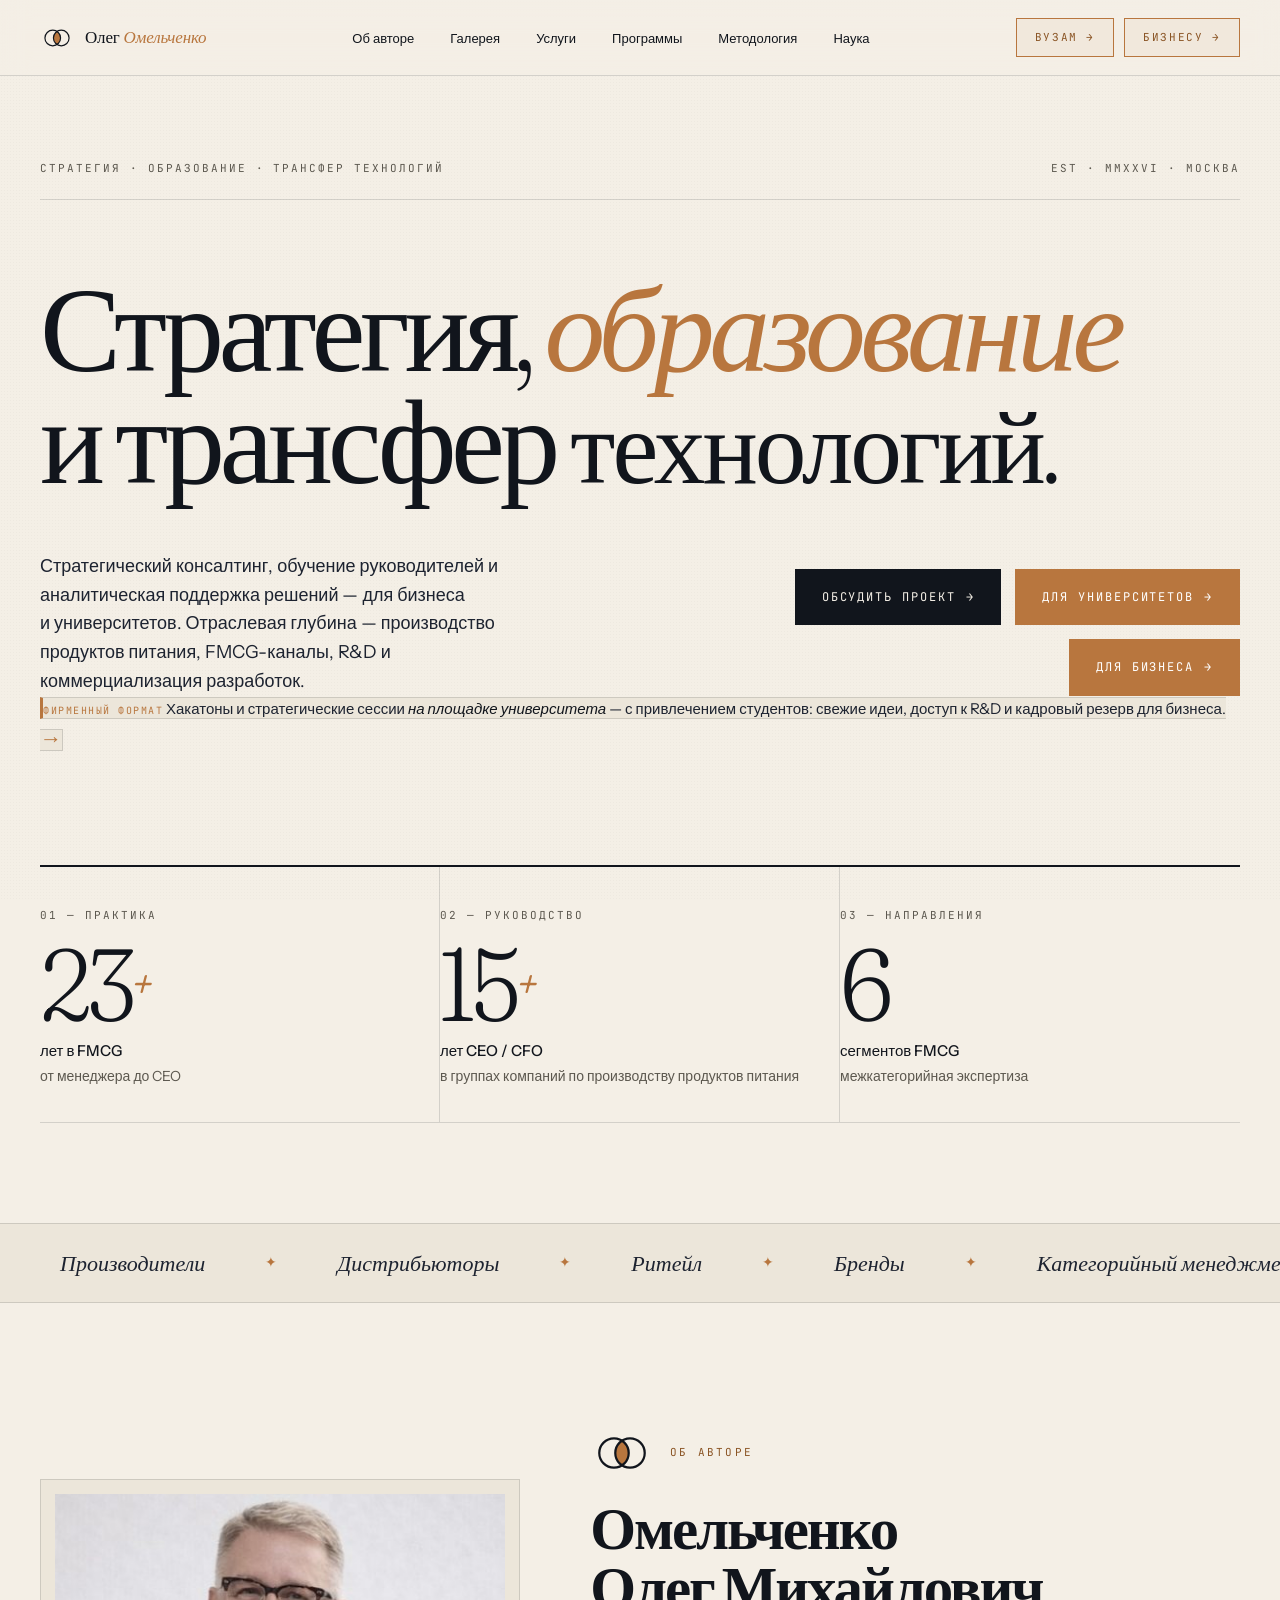
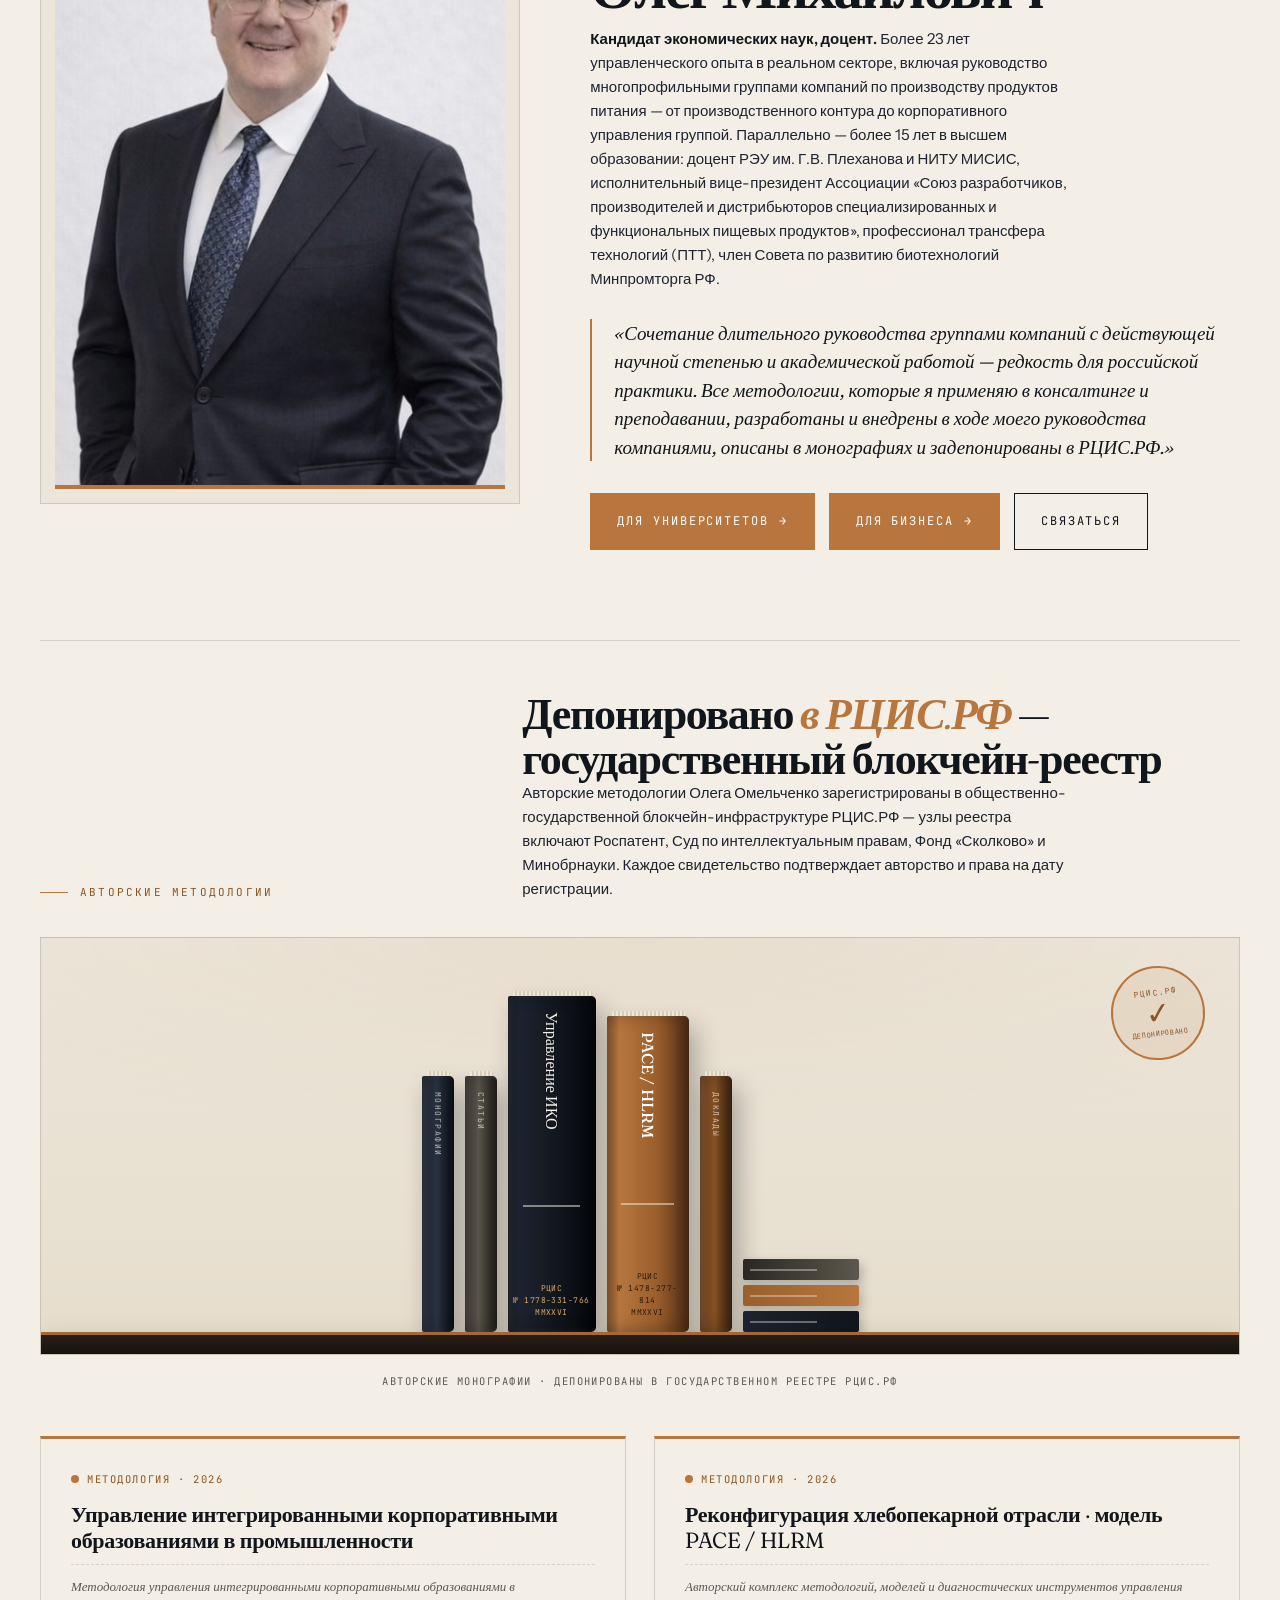
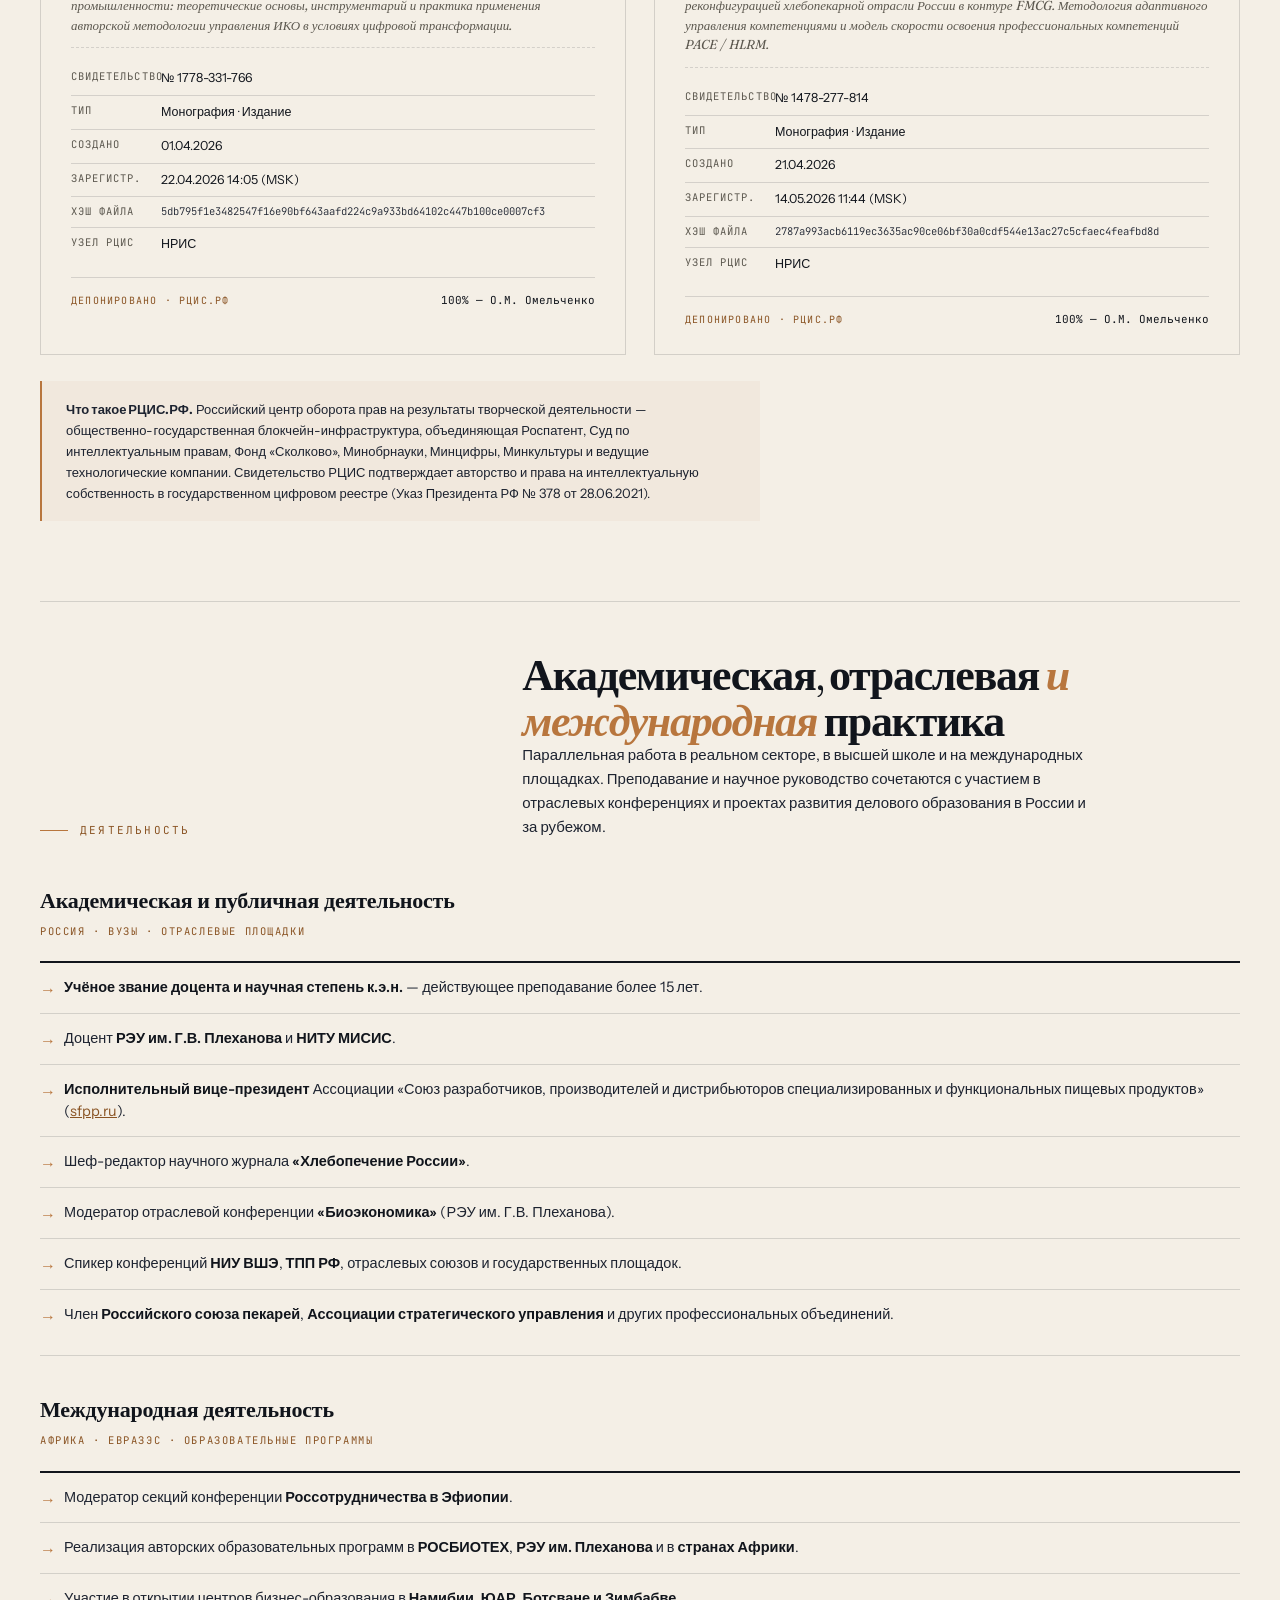
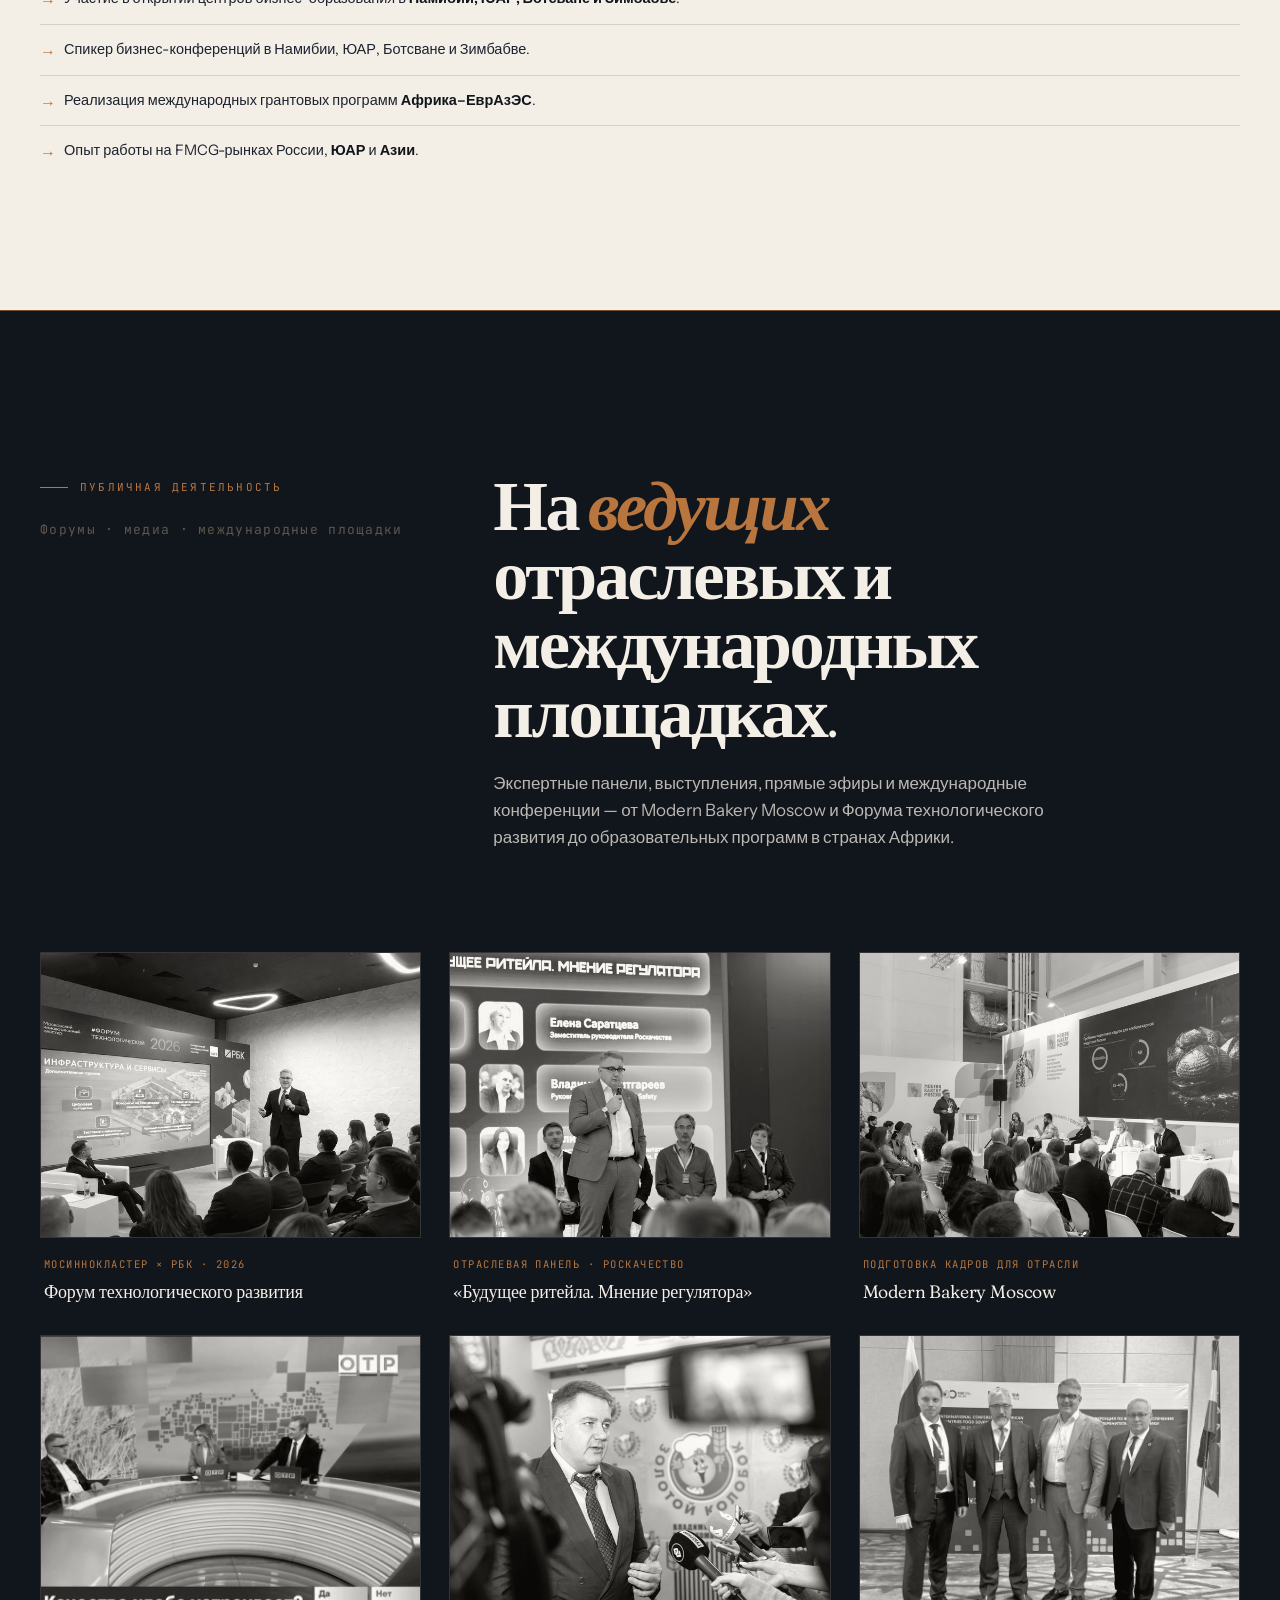
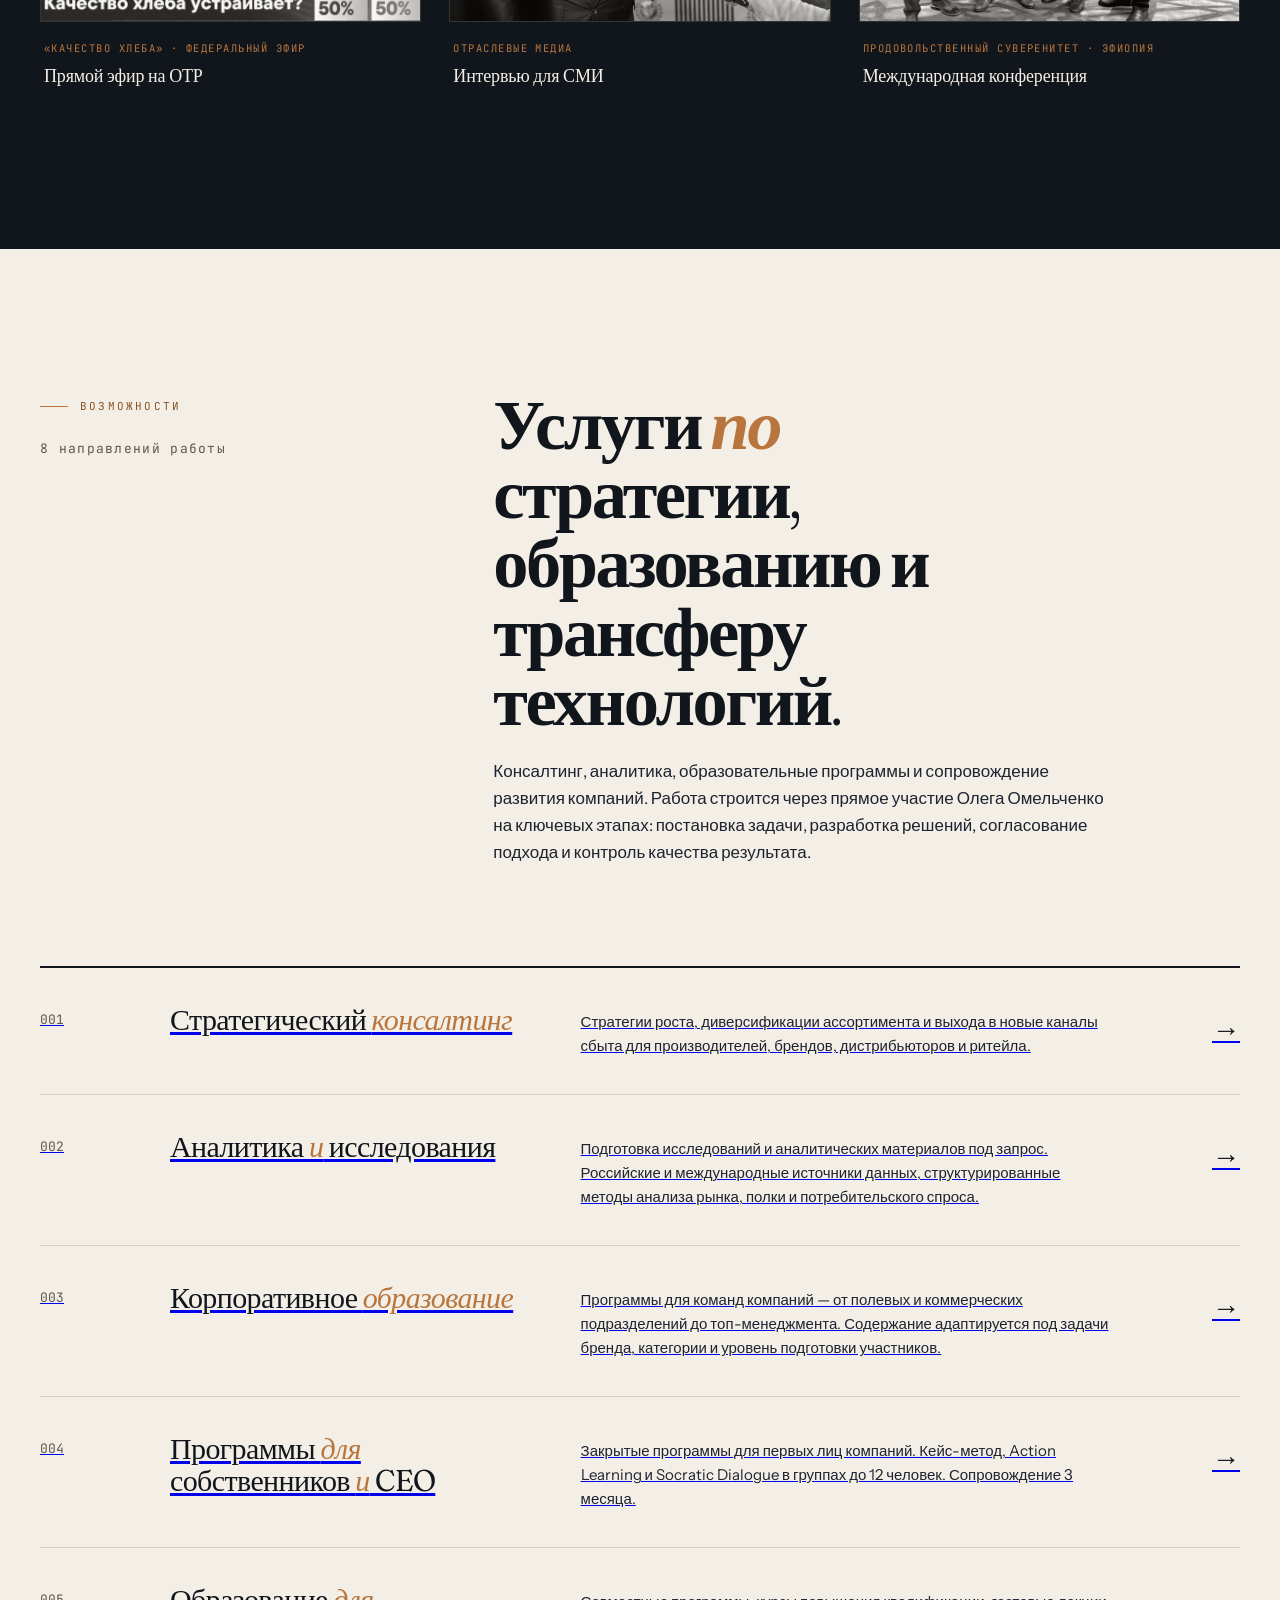
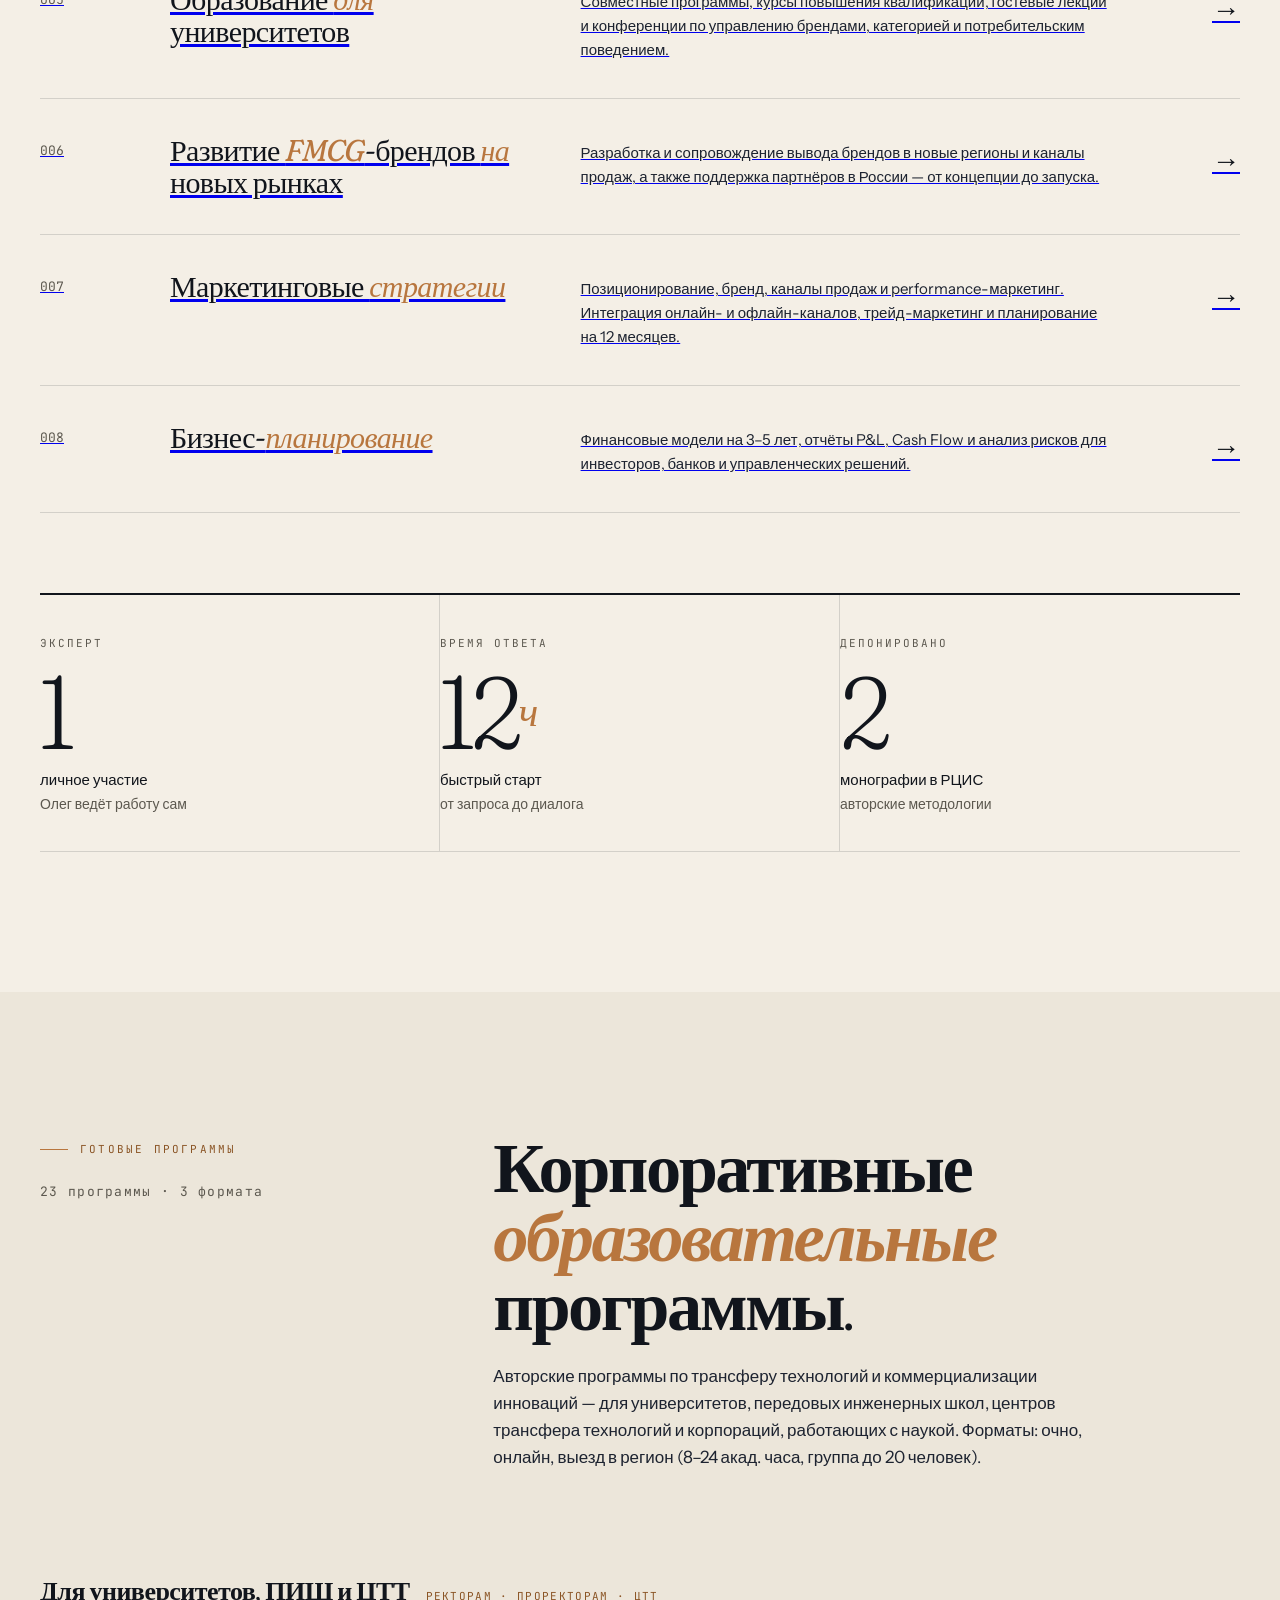
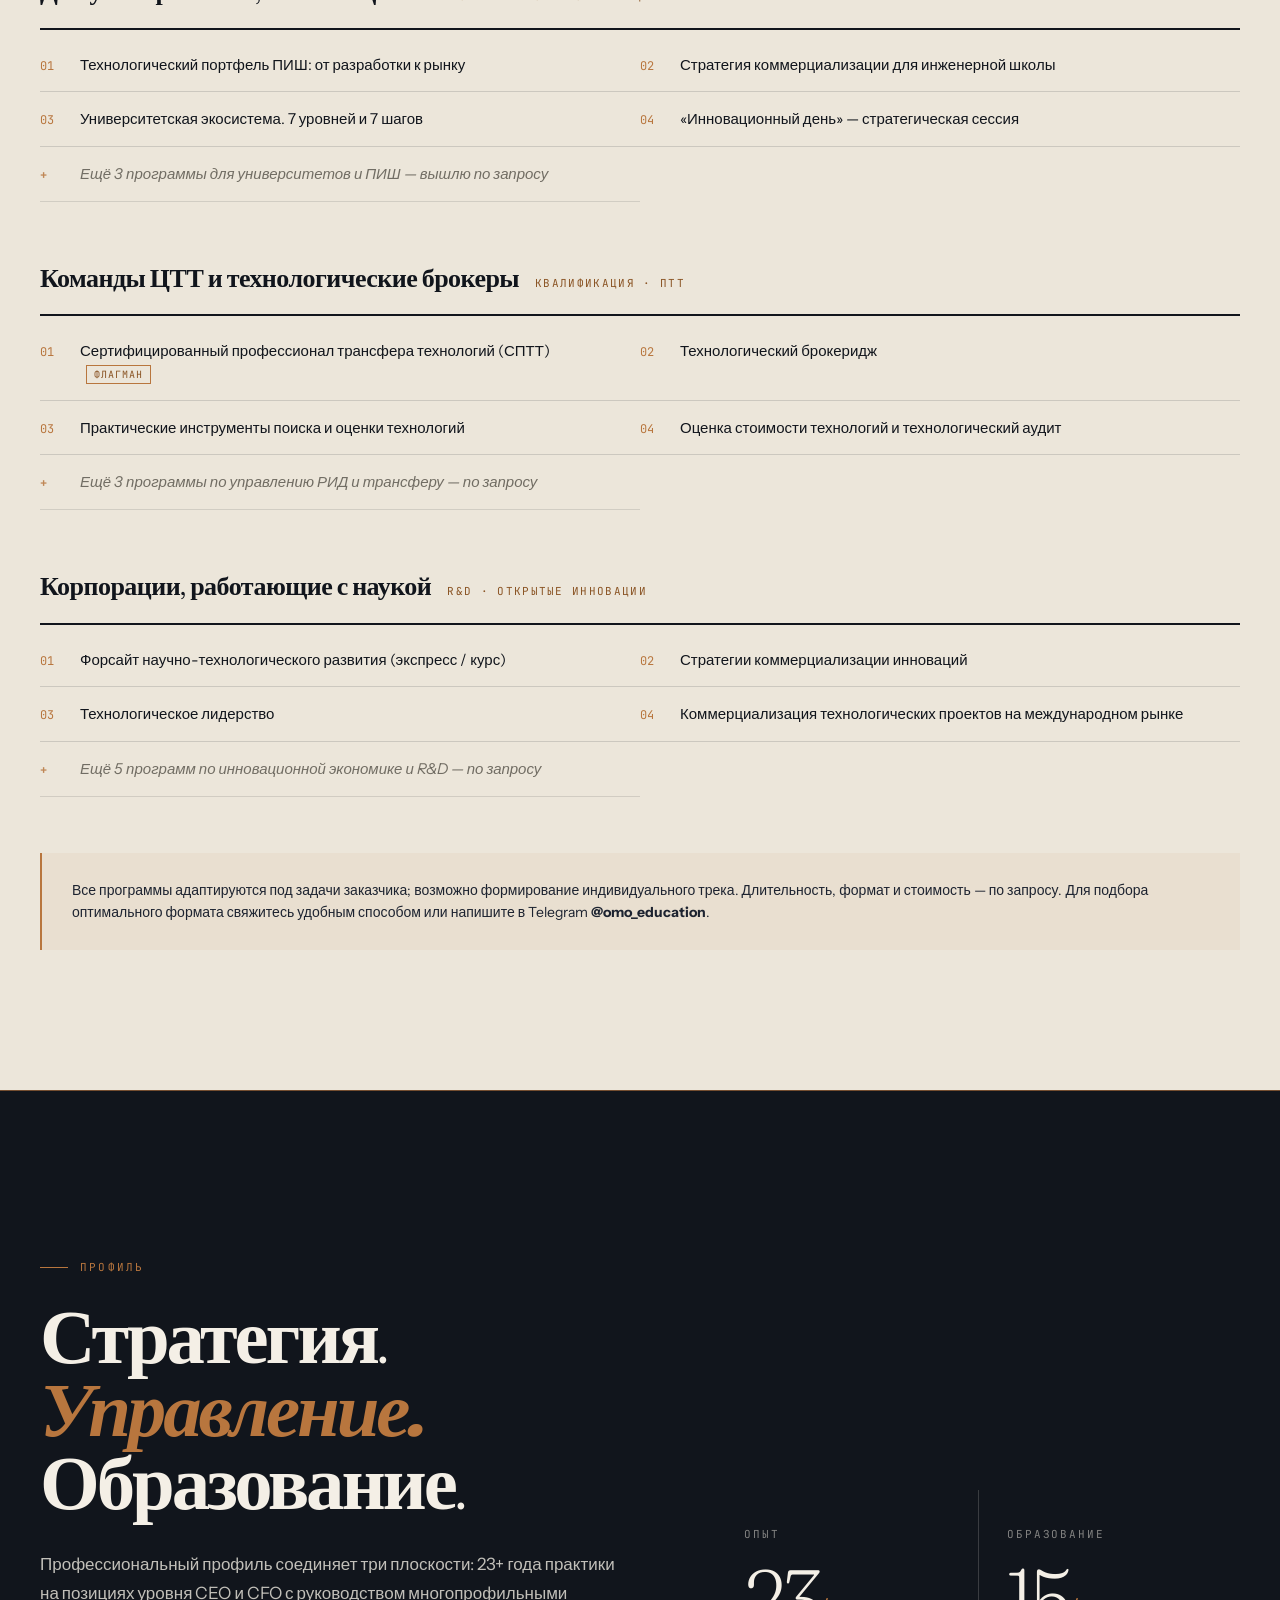
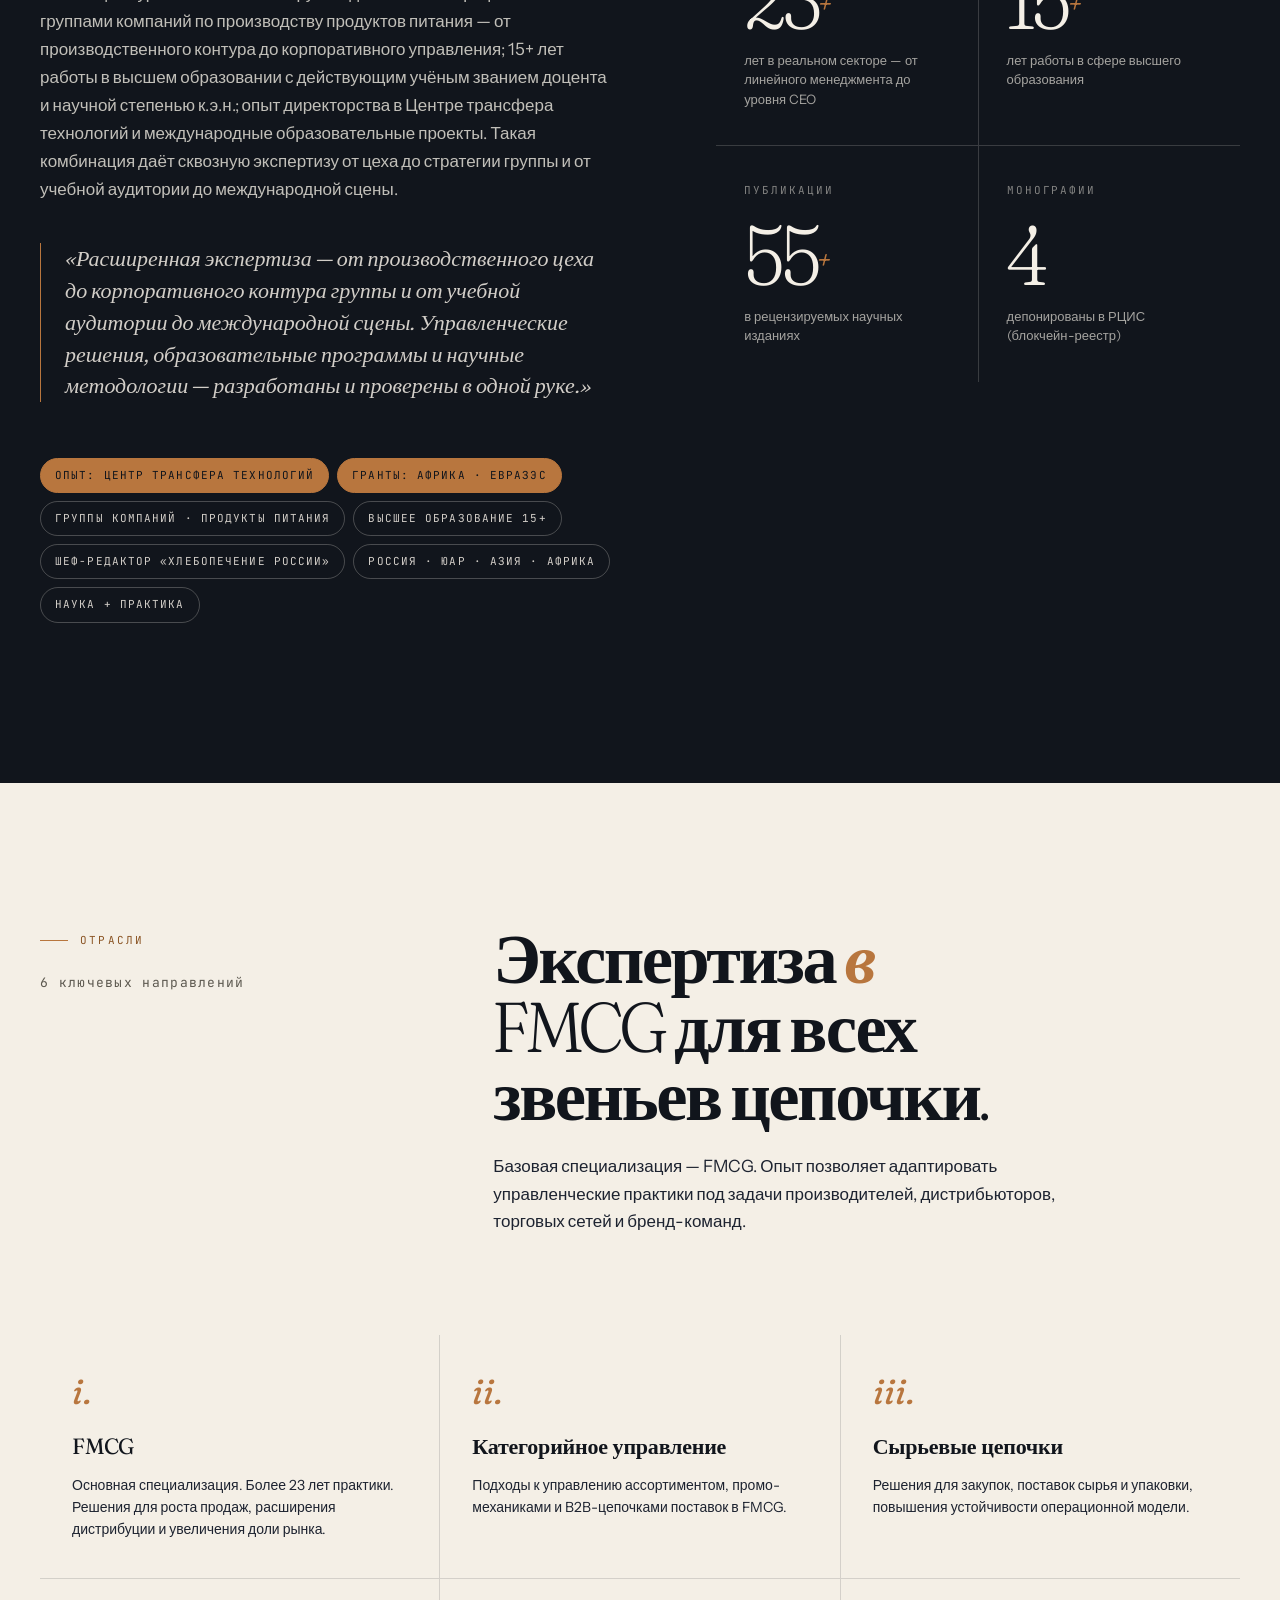
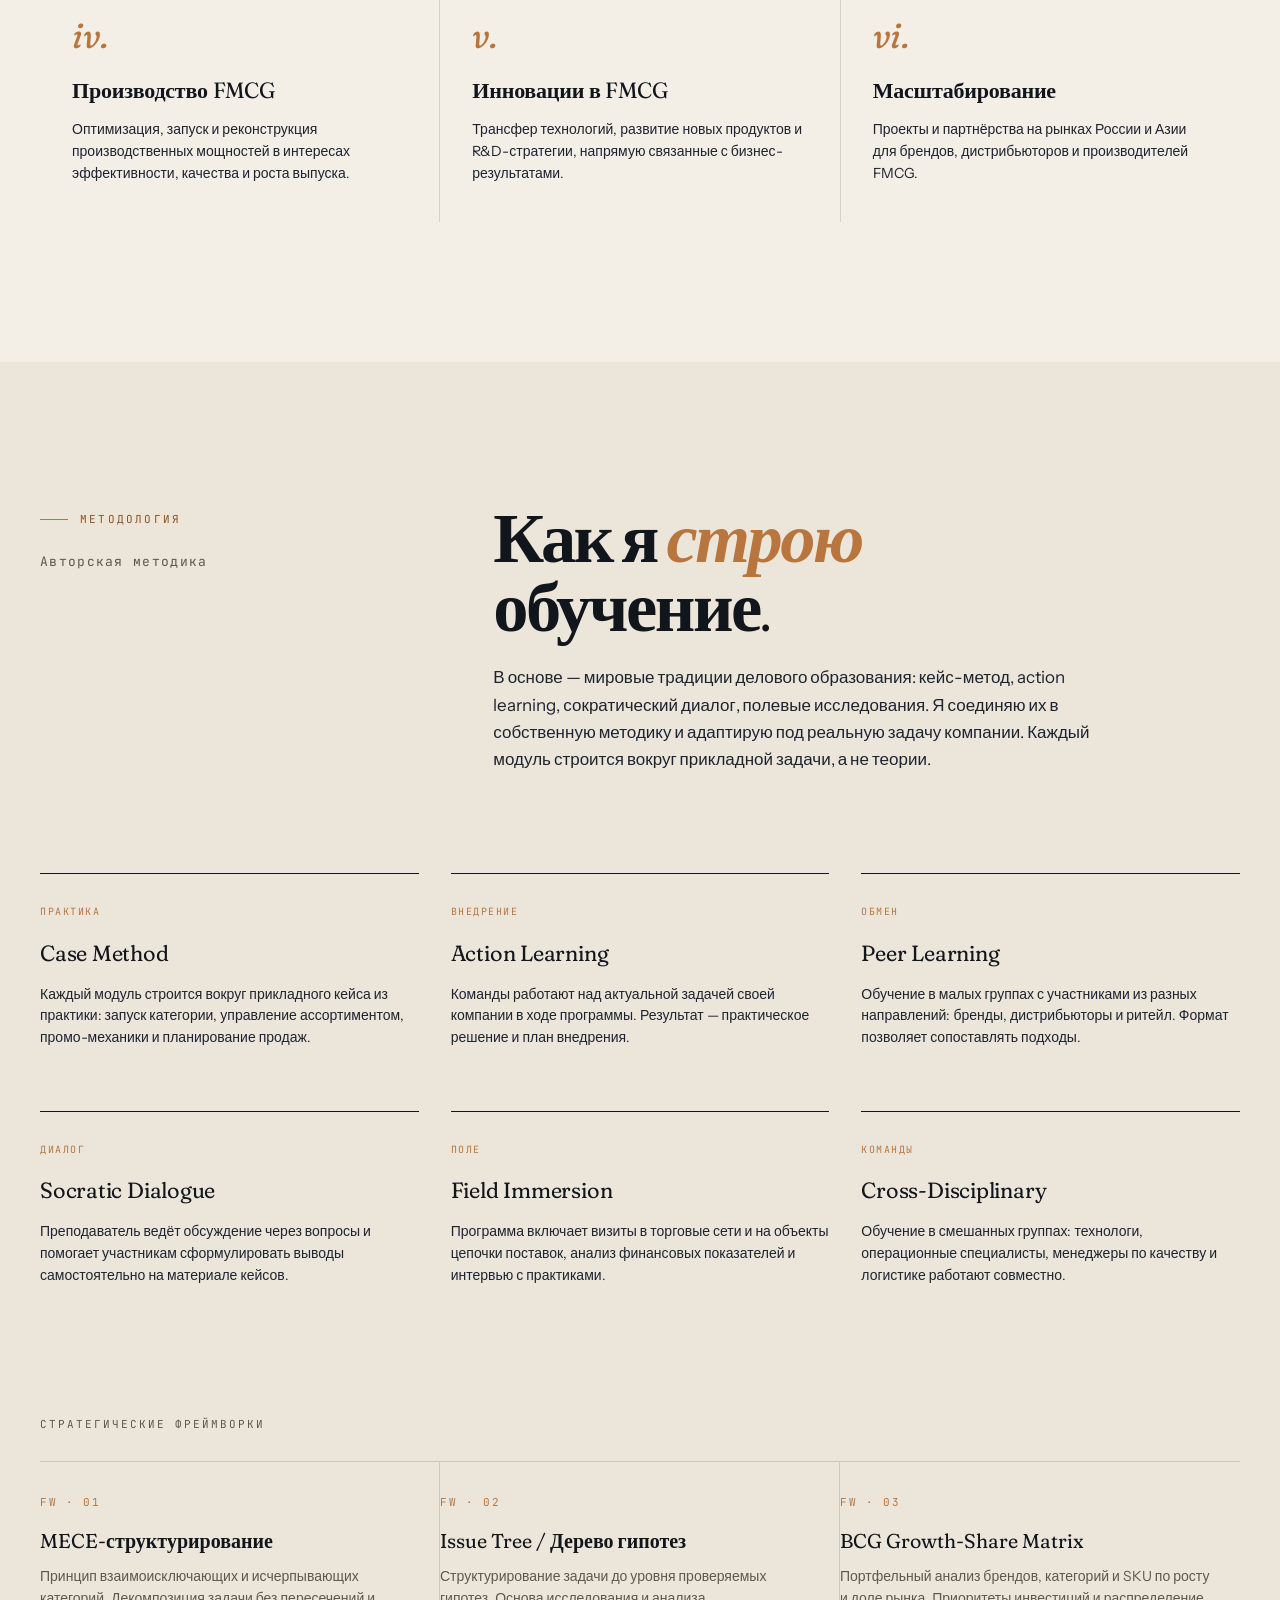
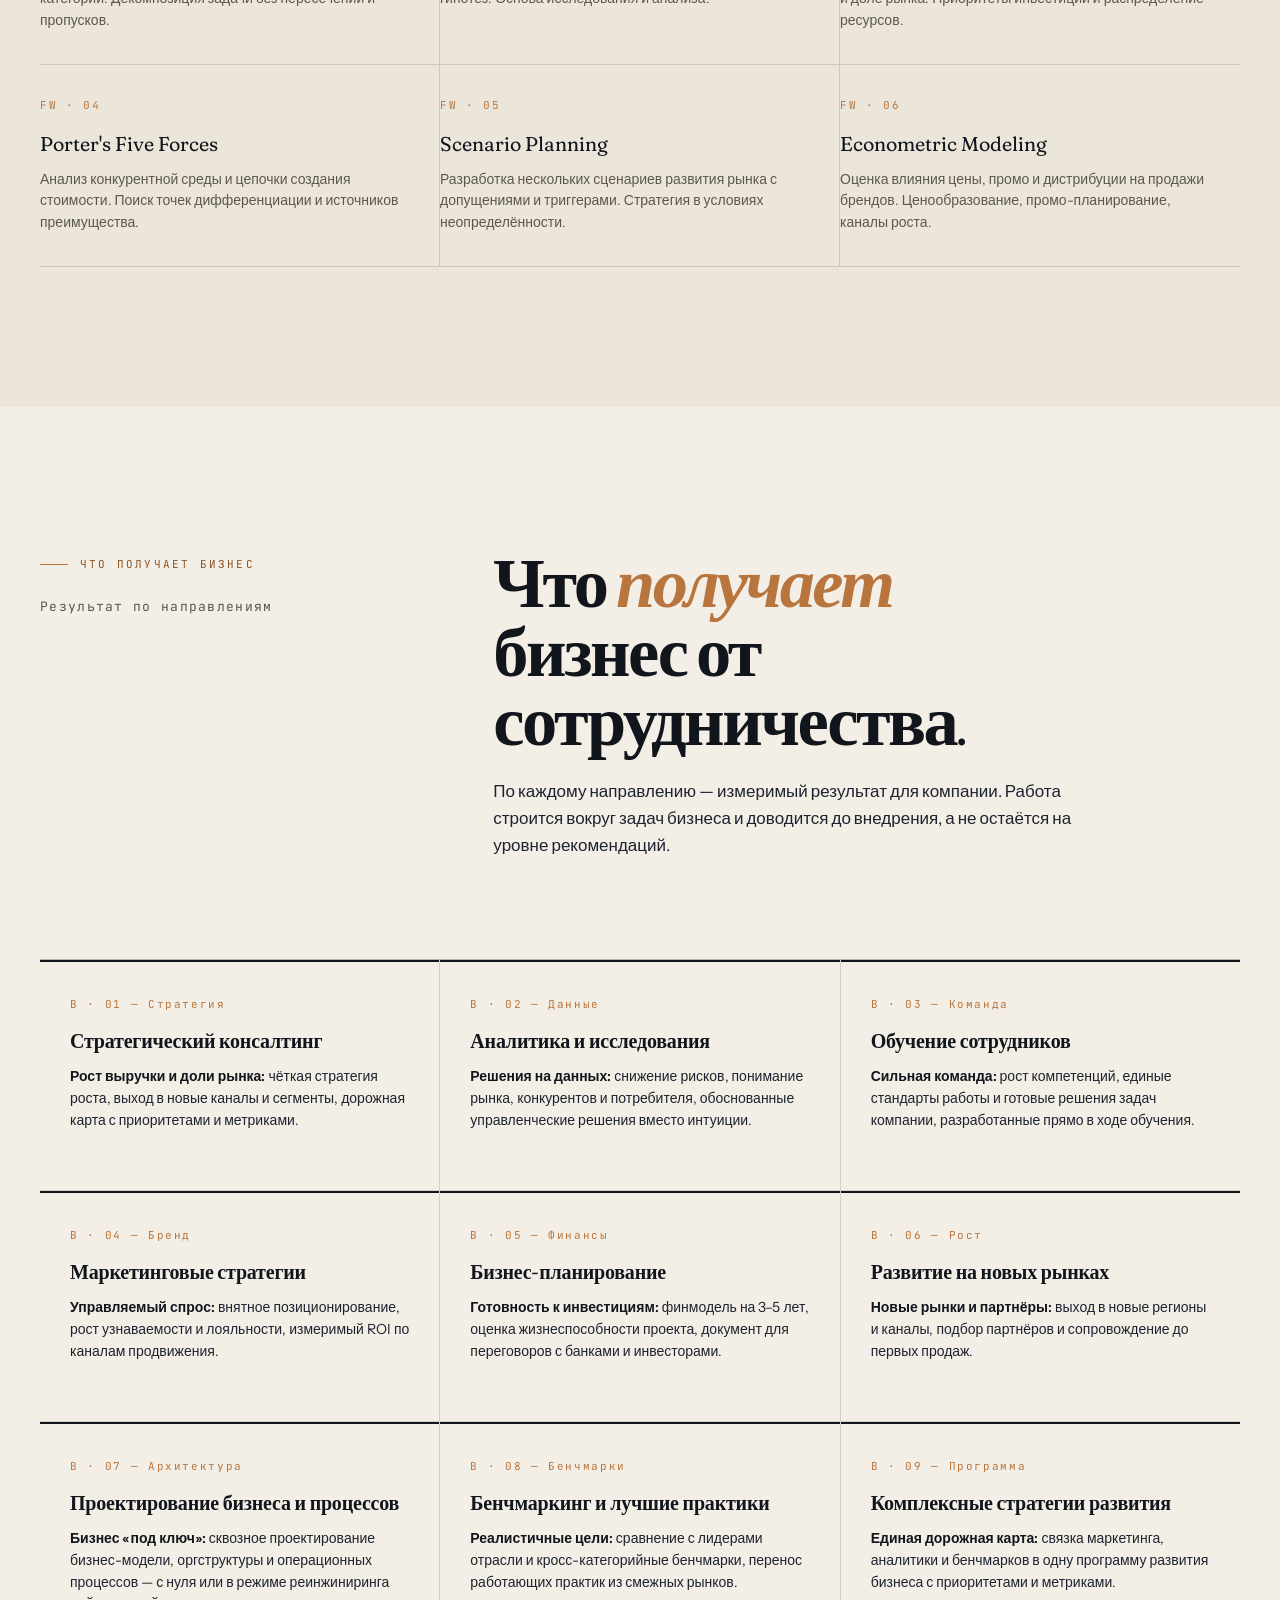
==== commit e74cbca0: "Add files via upload" ====
--- a/index.html
+++ b/index.html
@@ -665,7 +665,7 @@
 }
 .method-grid {
   display: grid;
-  grid-template-columns: repeat(4, 1fr);
+  grid-template-columns: repeat(3, 1fr);
   gap: 32px;
   margin-top: 30px;
 }
@@ -1465,6 +1465,9 @@
   font-size: 12px; color: var(--accent); flex-shrink: 0; min-width: 26px;
 }
 .prog-item .pi-name { font-size: 15px; line-height: 1.45; color: var(--ink); }
+.prog-item.prog-more { opacity: 0.85; }
+.prog-item.prog-more .pi-num { color: var(--accent); font-weight: 600; }
+.prog-item.prog-more .pi-name { font-style: italic; color: var(--mute); }
 .prog-item .pi-flag {
   font-family: 'JetBrains Mono', monospace;
   font-size: 10px; letter-spacing: 0.1em; text-transform: uppercase;
@@ -1683,6 +1686,213 @@
   line-height: 1.6;
   color: var(--ink-soft);
   padding-top: 4px;
+}
+
+/* ─── Bookshelf — депонированные монографии ─────────────────── */
+.shelf-wrap { margin: 8px 0 44px; }
+.shelf-scene {
+  position: relative;
+  background:
+    radial-gradient(120% 80% at 50% 0%, rgba(184,118,62,0.07), transparent 60%),
+    linear-gradient(180deg, var(--paper-warm) 0%, #e6ddcc 100%);
+  border: 1px solid var(--rule);
+  padding: 54px 44px 0;
+  overflow: hidden;
+}
+.shelf-books {
+  display: flex;
+  align-items: flex-end;
+  justify-content: center;
+  gap: 11px;
+  min-height: 340px;
+  position: relative;
+  z-index: 2;
+}
+.book {
+  position: relative;
+  border-radius: 2px 5px 5px 2px;
+  box-shadow:
+    inset -9px 0 16px rgba(0,0,0,0.30),
+    inset 5px 0 7px rgba(255,255,255,0.10),
+    7px 12px 24px rgba(17,21,28,0.30);
+  display: flex;
+  flex-direction: column;
+  justify-content: space-between;
+  align-items: center;
+  padding: 16px 0 14px;
+  color: var(--paper);
+  transition: transform 0.45s cubic-bezier(.2,.7,.2,1);
+}
+.book:hover { transform: translateY(-16px); }
+.book::before {
+  content: '';
+  position: absolute;
+  top: -5px; left: 5px; right: 4px;
+  height: 5px;
+  background: repeating-linear-gradient(90deg, #efe7d6 0 2px, #d6cdba 2px 4px);
+  border-radius: 2px 2px 0 0;
+}
+.book .spine-title {
+  writing-mode: vertical-rl;
+  text-orientation: mixed;
+  font-family: 'Fraunces', serif;
+  font-variation-settings: "opsz" 40, "wght" 500;
+  font-size: 16px;
+  letter-spacing: 0.005em;
+  line-height: 1.1;
+  overflow: hidden;
+  max-height: 232px;
+}
+.book .spine-band { width: 64%; height: 2px; background: rgba(244,239,230,0.5); margin: 4px 0; }
+.book .spine-foot {
+  font-family: 'JetBrains Mono', monospace;
+  font-size: 8px;
+  letter-spacing: 0.06em;
+  text-align: center;
+  line-height: 1.5;
+  padding: 0 5px;
+  color: #d8a76e;
+}
+.book--ink {
+  width: 88px; height: 336px;
+  background: linear-gradient(90deg, #0b0e14 0%, #1d2330 13%, #11151c 58%, #05070c 100%);
+}
+.book--ochre {
+  width: 82px; height: 316px;
+  background: linear-gradient(90deg, #6d3f1c 0%, #b8763e 15%, #9a5f2c 60%, #5e3518 100%);
+}
+.book--ochre .spine-foot { color: #2a1c10; }
+.book--ochre .spine-title { color: #fff; }
+.book--slim { width: 32px; height: 256px; }
+.book--slim .spine-v {
+  writing-mode: vertical-rl;
+  font-family: 'JetBrains Mono', monospace;
+  font-size: 8px; letter-spacing: 0.18em; text-transform: uppercase;
+  color: rgba(244,239,230,0.72);
+  margin: 0 auto;
+}
+.book--s1 { background: linear-gradient(90deg,#2a2622 0,#5c584f 42%,#2a2622 100%); }
+.book--s2 { background: linear-gradient(90deg,#5e3518 0,#8a5424 46%,#4a2a13 100%); }
+.book--s3 { background: linear-gradient(90deg,#161b26 0,#2c3444 46%,#0f131c 100%); }
+.book-stack { display: flex; flex-direction: column; justify-content: flex-end; gap: 5px; align-self: flex-end; }
+.stack-book { width: 116px; height: 21px; border-radius: 2px; box-shadow: 3px 5px 11px rgba(17,21,28,0.25); position: relative; }
+.stack-book::after { content:''; position:absolute; left:7px; top:50%; transform:translateY(-50%); width:58%; height:2px; background:rgba(244,239,230,0.38); }
+.sb1 { background: linear-gradient(90deg,#1d2330,#11151c); }
+.sb2 { background: linear-gradient(90deg,#9a5f2c,#b8763e); }
+.sb3 { background: linear-gradient(90deg,#2a2622,#5c584f); }
+.shelf-board {
+  position: relative;
+  height: 22px;
+  margin: 0 -44px;
+  background: linear-gradient(180deg, #2c2118 0%, #17110e 100%);
+  box-shadow: 0 18px 32px rgba(17,21,28,0.38);
+  z-index: 3;
+}
+.shelf-board::before { content:''; position:absolute; top:0; left:0; right:0; height:3px; background:var(--accent); opacity:0.85; }
+.shelf-seal {
+  position: absolute;
+  top: 28px; right: 34px;
+  width: 94px; height: 94px;
+  border-radius: 50%;
+  border: 2px solid var(--accent);
+  background: rgba(184,118,62,0.10);
+  display: flex; flex-direction: column; align-items: center; justify-content: center;
+  text-align: center; z-index: 4; transform: rotate(-7deg);
+}
+.shelf-seal .ss-top { font-family:'JetBrains Mono',monospace; font-size:8px; letter-spacing:0.16em; color:var(--accent-deep); }
+.shelf-seal .ss-mid { font-family:'Fraunces',serif; font-size:30px; color:var(--accent-deep); line-height:0.9; margin:2px 0; }
+.shelf-seal .ss-bot { font-family:'JetBrains Mono',monospace; font-size:7px; letter-spacing:0.1em; color:var(--accent-deep); }
+.shelf-caption {
+  text-align: center; font-family:'JetBrains Mono',monospace; font-size:10.5px;
+  letter-spacing:0.14em; text-transform:uppercase; color:var(--mute);
+  padding: 18px 16px 2px;
+}
+@media (max-width: 700px) {
+  .shelf-scene { padding: 40px 18px 0; }
+  .shelf-books { gap: 7px; min-height: 280px; }
+  .book--ink { width: 66px; height: 268px; }
+  .book--ochre { width: 60px; height: 252px; }
+  .book .spine-title { font-size: 13px; max-height: 188px; }
+  .book--slim, .book-stack { display: none; }
+  .shelf-seal { width: 72px; height: 72px; top: 16px; right: 12px; }
+  .shelf-seal .ss-mid { font-size: 22px; }
+  .shelf-board { margin: 0 -18px; }
+}
+/* ─── GALLERY ─────────────────────────────────────────────── */
+.gallery {
+  background: var(--ink);
+  color: var(--paper);
+  padding: 160px 0;
+  position: relative;
+  overflow: hidden;
+}
+.gallery::after {
+  content: '';
+  position: absolute;
+  top: 0; left: 0; right: 0;
+  height: 1px;
+  background: var(--accent);
+  opacity: 0.6;
+}
+.gallery .eyebrow { color: var(--accent); }
+.gallery .num-tag { color: rgba(244,239,230,0.5); }
+.gallery h2 { color: var(--paper); }
+.gallery h2 em { color: var(--accent); font-style: italic; }
+.gallery .lede { color: rgba(244,239,230,0.75); }
+
+.gallery-grid {
+  margin-top: 76px;
+  display: grid;
+  grid-template-columns: repeat(3, 1fr);
+  gap: 30px 28px;
+}
+@media (max-width: 920px) { .gallery-grid { grid-template-columns: repeat(2, 1fr); gap: 24px 20px; } }
+@media (max-width: 600px) { .gallery-grid { grid-template-columns: 1fr; gap: 30px; } }
+
+.gphoto { position: relative; }
+.gphoto .frame {
+  position: relative;
+  border: 1px solid rgba(244,239,230,0.16);
+  overflow: hidden;
+  background: #0c0f15;
+}
+.gphoto .frame img {
+  display: block;
+  width: 100%;
+  aspect-ratio: 4 / 3;
+  object-fit: cover;
+  object-position: center 32%;
+  transition: transform 1.1s cubic-bezier(.16,1,.3,1);
+}
+.gphoto:hover .frame img { transform: scale(1.045); }
+.gphoto .frame::after {
+  content: '';
+  position: absolute;
+  left: 0; right: 0; bottom: 0;
+  height: 2px;
+  background: var(--accent);
+  transform: scaleX(0);
+  transform-origin: left;
+  transition: transform .7s cubic-bezier(.16,1,.3,1);
+}
+.gphoto:hover .frame::after { transform: scaleX(1); }
+.gphoto .cap { padding: 18px 4px 0; }
+.gphoto .cap .sup {
+  font-family: 'JetBrains Mono', monospace;
+  font-size: 10.5px;
+  letter-spacing: 0.14em;
+  text-transform: uppercase;
+  color: var(--accent);
+  display: block;
+  margin-bottom: 8px;
+}
+.gphoto .cap .ttl {
+  font-family: 'Fraunces', serif;
+  font-variation-settings: "opsz" 40, "SOFT" 60, "wght" 360;
+  font-size: 18px;
+  line-height: 1.25;
+  color: var(--paper);
+  letter-spacing: -0.01em;
 }
 </style>
 </head>
@@ -1701,6 +1911,7 @@
   </a>
   <ul>
     <li><a href="#about">Об авторе</a></li>
+    <li><a href="#gallery">Галерея</a></li>
     <li><a href="#services">Услуги</a></li>
     <li><a href="#programs">Программы</a></li>
     <li><a href="#method">Методология</a></li>
@@ -1822,7 +2033,7 @@
         </div>
         <h2>Омельченко<br/>Олег Михайлович</h2>
         <p class="id-roles">
-          <b>Кандидат экономических наук, доцент.</b> Более 23 лет управленческого опыта в реальном секторе, включая руководство многопрофильными группами компаний по производству продуктов питания — от производственного контура до корпоративного управления группой. Параллельно — более 15 лет в высшем образовании: доцент РЭУ им. Г.В. Плеханова и НИТУ МИСИС, директор Центра коммерциализации и трансфера технологий РОСБИОТЕХ, профессионал трансфера технологий (ПТТ), член Совета по развитию биотехнологий Минпромторга РФ.
+          <b>Кандидат экономических наук, доцент.</b> Более 23 лет управленческого опыта в реальном секторе, включая руководство многопрофильными группами компаний по производству продуктов питания — от производственного контура до корпоративного управления группой. Параллельно — более 15 лет в высшем образовании: доцент РЭУ им. Г.В. Плеханова и НИТУ МИСИС, исполнительный вице-президент Ассоциации «Союз разработчиков, производителей и дистрибьюторов специализированных и функциональных пищевых продуктов», профессионал трансфера технологий (ПТТ), член Совета по развитию биотехнологий Минпромторга РФ.
         </p>
         <blockquote class="id-quote">
           «Сочетание длительного руководства группами компаний с действующей научной степенью и академической работой — редкость для российской практики. Все методологии, которые я применяю в консалтинге и преподавании, разработаны и внедрены в ходе моего руководства компаниями, описаны в монографиях и задепонированы в РЦИС.РФ.»
@@ -1847,6 +2058,38 @@
             Авторские методологии Олега Омельченко зарегистрированы в общественно-государственной блокчейн-инфраструктуре РЦИС.РФ — узлы реестра включают Роспатент, Суд по интеллектуальным правам, Фонд «Сколково» и Минобрнауки. Каждое свидетельство подтверждает авторство и права на дату регистрации.
           </p>
         </div>
+      </div>
+
+      <div class="shelf-wrap reveal">
+        <div class="shelf-scene">
+          <div class="shelf-seal">
+            <span class="ss-top">РЦИС.РФ</span>
+            <span class="ss-mid serif">✓</span>
+            <span class="ss-bot">ДЕПОНИРОВАНО</span>
+          </div>
+          <div class="shelf-books">
+            <div class="book book--slim book--s3"><span class="spine-v">Монографии</span></div>
+            <div class="book book--slim book--s1"><span class="spine-v">Статьи</span></div>
+            <div class="book book--ink">
+              <span class="spine-title">Управление&nbsp;ИКО</span>
+              <span class="spine-band"></span>
+              <span class="spine-foot">РЦИС<br/>№&nbsp;1778-331-766<br/>MMXXVI</span>
+            </div>
+            <div class="book book--ochre">
+              <span class="spine-title">PACE / HLRM</span>
+              <span class="spine-band"></span>
+              <span class="spine-foot">РЦИС<br/>№&nbsp;1478-277-814<br/>MMXXVI</span>
+            </div>
+            <div class="book book--slim book--s2"><span class="spine-v">Доклады</span></div>
+            <div class="book-stack">
+              <div class="stack-book sb3"></div>
+              <div class="stack-book sb2"></div>
+              <div class="stack-book sb1"></div>
+            </div>
+          </div>
+          <div class="shelf-board"></div>
+        </div>
+        <div class="shelf-caption">Авторские монографии · депонированы в государственном реестре РЦИС.РФ</div>
       </div>
 
       <div class="meth-grid">
@@ -1917,11 +2160,11 @@
           <ul>
             <li><b>Учёное звание доцента и научная степень к.э.н.</b> — действующее преподавание более 15 лет.</li>
             <li>Доцент <b>РЭУ им. Г.В. Плеханова</b> и <b>НИТУ МИСИС</b>.</li>
-            <li><b>Директор</b> Центра коммерциализации и трансфера технологий <b>РОСБИОТЕХ</b>.</li>
+            <li><b>Исполнительный вице-президент</b> Ассоциации «Союз разработчиков, производителей и дистрибьюторов специализированных и функциональных пищевых продуктов» (<a href="https://sfpp.ru/" target="_blank" rel="noopener" style="color:var(--accent-deep); text-decoration:underline;">sfpp.ru</a>).</li>
             <li>Шеф-редактор научного журнала <b>«Хлебопечение России»</b>.</li>
             <li>Модератор отраслевой конференции <b>«Биоэкономика»</b> (РЭУ им. Г.В. Плеханова).</li>
             <li>Спикер конференций <b>НИУ ВШЭ</b>, <b>ТПП РФ</b>, отраслевых союзов и государственных площадок.</li>
-            <li>Член <b>Российского союза пекарей</b>, <b>Ассоциации стратегического управления</b>, <b>Союза разработчиков, производителей и дистрибьюторов специализированных и функциональных пищевых продуктов</b> и других профессиональных объединений.</li>
+            <li>Член <b>Российского союза пекарей</b>, <b>Ассоциации стратегического управления</b> и других профессиональных объединений.</li>
           </ul>
         </div>
 
@@ -1942,18 +2185,60 @@
   </div>
 </section>
 
+<!-- ─── GALLERY ─────────────────────────────────────────────── -->
+<section class="gallery" id="gallery">
+  <div class="wrap">
+    <div class="section-head">
+      <div class="left">
+        <div class="eyebrow reveal">Публичная деятельность</div>
+        <div class="num-tag reveal reveal-delay-1">Форумы · медиа · международные площадки</div>
+      </div>
+      <div class="right">
+        <h2 class="reveal">На <em>ведущих</em> отраслевых и международных площадках.</h2>
+        <p class="lede reveal reveal-delay-1">Экспертные панели, выступления, прямые эфиры и международные конференции — от Modern Bakery Moscow и Форума технологического развития до образовательных программ в странах Африки.</p>
+      </div>
+    </div>
+    <div class="gallery-grid">
+        <figure class="gphoto reveal">
+          <div class="frame"><img src="[data-uri]" alt="Форум технологического развития" loading="lazy"></div>
+          <figcaption class="cap"><span class="sup">Мосиннокластер × РБК · 2026</span><span class="ttl">Форум технологического развития</span></figcaption>
+        </figure>
+        <figure class="gphoto reveal reveal-delay-1">
+          <div class="frame"><img src="[data-uri]" alt="«Будущее ритейла. Мнение регулятора»" loading="lazy"></div>
+          <figcaption class="cap"><span class="sup">Отраслевая панель · Роскачество</span><span class="ttl">«Будущее ритейла. Мнение регулятора»</span></figcaption>
+        </figure>
+        <figure class="gphoto reveal reveal-delay-2">
+          <div class="frame"><img src="[data-uri]" alt="Modern Bakery Moscow" loading="lazy"></div>
+          <figcaption class="cap"><span class="sup">Подготовка кадров для отрасли</span><span class="ttl">Modern Bakery Moscow</span></figcaption>
+        </figure>
+        <figure class="gphoto reveal">
+          <div class="frame"><img src="[data-uri]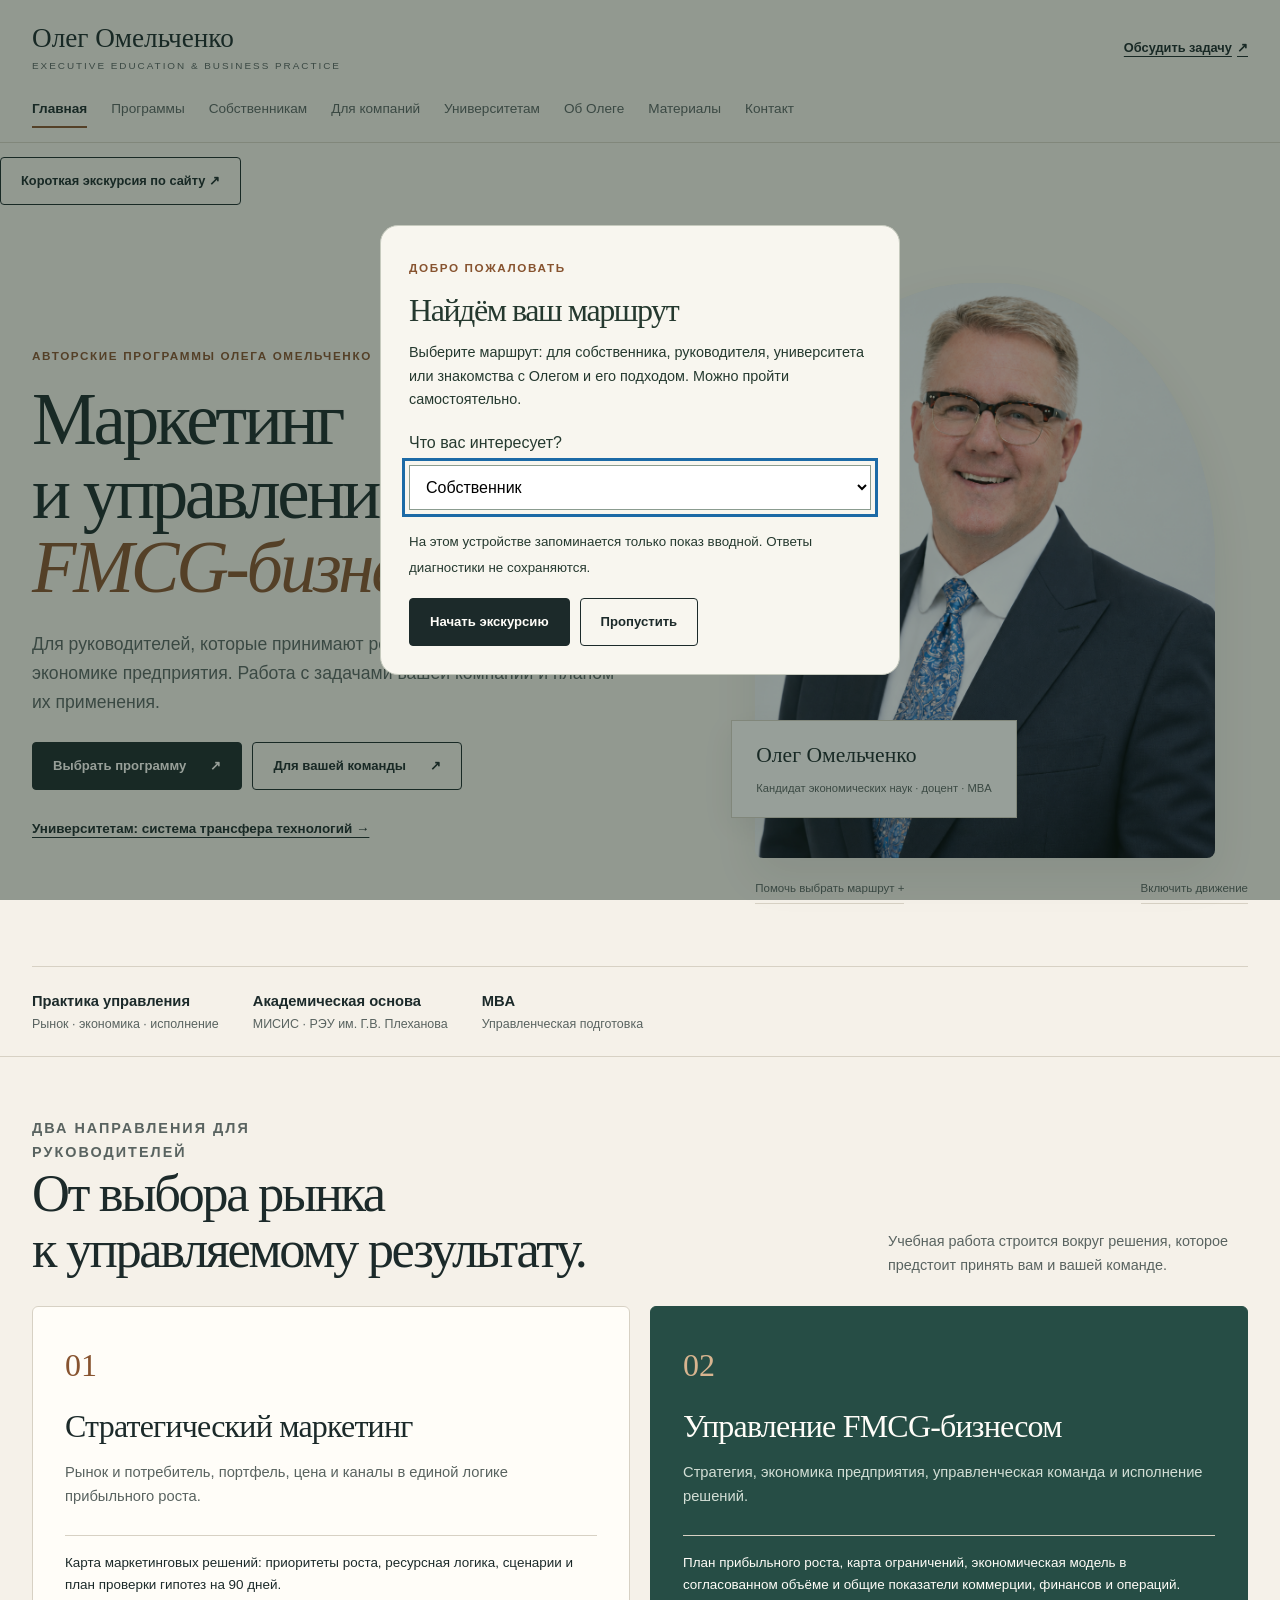
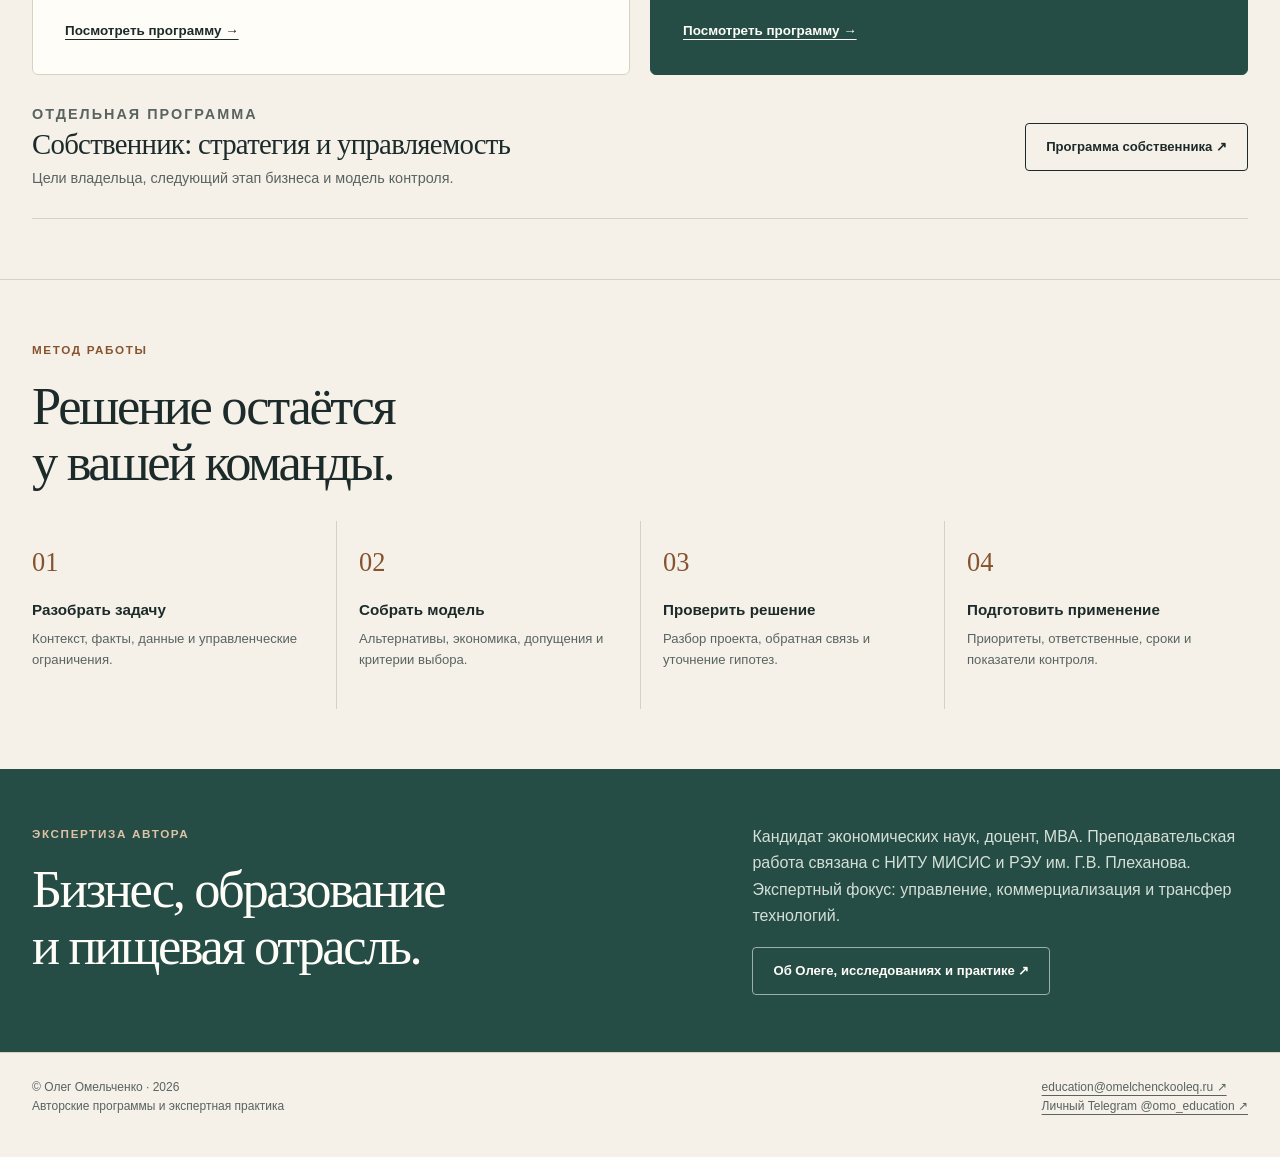
==== commit bd1c2748: "Publish approved RC11 website and search indexing files" ====
--- a/index.html
+++ b/index.html
@@ -1,3020 +1,8 @@
-<!DOCTYPE html>
-<html lang="ru">
-<head>
-<meta charset="UTF-8" />
-<meta name="viewport" content="width=device-width, initial-scale=1.0" />
-<title>Олег Омельченко — стратегия, образование и трансфер технологий</title>
-<meta name="description" content="Стратегический консалтинг, корпоративное образование и трансфер технологий — для бизнеса и университетов. К.э.н., доцент. 23+ лет руководства группами компаний; 15+ лет в высшем образовании; авторские методологии, депонированные в РЦИС.РФ." />
-
-<link rel="preconnect" href="https://fonts.googleapis.com" />
-<link rel="preconnect" href="https://fonts.gstatic.com" crossorigin />
-<link href="https://fonts.googleapis.com/css2?family=Fraunces:ital,opsz,wght,SOFT@0,9..144,300..900,30..100;1,9..144,300..900,30..100&family=Instrument+Sans:ital,wght@0,400..700;1,400..700&family=JetBrains+Mono:wght@300..700&display=swap" rel="stylesheet" />
-
-<style>
-:root {
-  --ink:        #11151c;
-  --ink-soft:   #1d2330;
-  --paper:      #f4efe6;
-  --paper-warm: #ece6da;
-  --accent:     #b8763e;      /* burnt ochre */
-  --accent-deep:#8a5424;
-  --mute:       #5c584f;
-  --rule:       rgba(17, 21, 28, 0.14);
-  --rule-paper: rgba(244, 239, 230, 0.18);
-}
-
-* { box-sizing: border-box; margin: 0; padding: 0; }
-html { scroll-behavior: smooth; }
-
-body {
-  background: var(--paper);
-  color: var(--ink);
-  font-family: 'Instrument Sans', sans-serif;
-  font-size: 16px;
-  line-height: 1.55;
-  font-feature-settings: "ss01", "cv01", "cv02";
-  -webkit-font-smoothing: antialiased;
-  text-rendering: optimizeLegibility;
-  overflow-x: hidden;
-}
-
-/* ─── Subtle paper grain background ─────────────────────────── */
-body::before {
-  content: '';
-  position: fixed; inset: 0;
-  background-image:
-    radial-gradient(rgba(17,21,28,0.025) 1px, transparent 1px);
-  background-size: 3px 3px;
-  pointer-events: none;
-  z-index: 1;
-}
-
-/* ─── Typography ────────────────────────────────────────────── */
-.serif {
-  font-family: 'Fraunces', serif;
-  font-variation-settings: "opsz" 144, "SOFT" 100;
-  font-weight: 350;
-  letter-spacing: -0.025em;
-}
-.mono {
-  font-family: 'JetBrains Mono', monospace;
-  font-weight: 300;
-}
-.label {
-  font-family: 'JetBrains Mono', monospace;
-  font-size: 11px;
-  letter-spacing: 0.18em;
-  text-transform: uppercase;
-  font-weight: 400;
-  color: var(--mute);
-}
-.eyebrow {
-  display: inline-flex;
-  align-items: center;
-  gap: 12px;
-  font-family: 'JetBrains Mono', monospace;
-  font-size: 11px;
-  letter-spacing: 0.2em;
-  text-transform: uppercase;
-  color: var(--accent-deep);
-}
-.eyebrow::before {
-  content: '';
-  width: 28px;
-  height: 1px;
-  background: var(--accent);
-}
-
-/* ─── Layout primitives ─────────────────────────────────────── */
-.wrap   { max-width: 1340px; margin: 0 auto; padding: 0 40px; position: relative; z-index: 2; }
-.wrap-w { max-width: 1480px; margin: 0 auto; padding: 0 40px; position: relative; z-index: 2; }
-section { position: relative; padding: 140px 0; }
-.rule   { height: 1px; background: var(--rule); width: 100%; }
-.rule-thick { height: 2px; background: var(--ink); width: 100%; }
-
-/* ─── Navigation ────────────────────────────────────────────── */
-nav {
-  position: fixed; top: 0; left: 0; right: 0;
-  z-index: 100;
-  padding: 18px 40px;
-  display: flex;
-  align-items: center;
-  justify-content: space-between;
-  background: rgba(244, 239, 230, 0.78);
-  backdrop-filter: blur(14px);
-  -webkit-backdrop-filter: blur(14px);
-  border-bottom: 1px solid var(--rule);
-  transition: padding 0.4s ease;
-}
-nav .brand {
-  display: flex;
-  align-items: center;
-  gap: 11px;
-  font-family: 'Fraunces', serif;
-  font-weight: 400;
-  font-size: 17px;
-  letter-spacing: -0.01em;
-  font-variation-settings: "opsz" 14;
-  text-decoration: none;
-  color: var(--ink);
-}
-nav .brand .mark { width: 34px; height: 22px; display: block; flex-shrink: 0; }
-nav .brand em {
-  font-style: italic;
-  color: var(--accent);
-  font-weight: 350;
-}
-nav ul {
-  display: flex;
-  list-style: none;
-  gap: 36px;
-}
-nav ul a {
-  font-size: 13px;
-  color: var(--ink);
-  text-decoration: none;
-  letter-spacing: 0;
-  position: relative;
-  padding: 4px 0;
-  transition: color 0.25s ease;
-}
-nav ul a::after {
-  content: '';
-  position: absolute;
-  left: 0; bottom: 0;
-  height: 1px;
-  width: 0;
-  background: var(--accent);
-  transition: width 0.3s ease;
-}
-nav ul a:hover { color: var(--accent); }
-nav ul a:hover::after { width: 100%; }
-nav .nav-cta {
-  font-family: 'JetBrains Mono', monospace;
-  font-size: 11px;
-  letter-spacing: 0.15em;
-  text-transform: uppercase;
-  padding: 10px 18px;
-  border: 1px solid var(--ink);
-  border-radius: 0;
-  text-decoration: none;
-  color: var(--ink);
-  transition: all 0.3s ease;
-}
-nav .nav-cta:hover {
-  background: var(--ink);
-  color: var(--paper);
-}
-nav .nav-actions { display: flex; align-items: center; gap: 10px; }
-nav .nav-cta--accent {
-  border-color: var(--accent);
-  color: var(--accent-deep);
-  background: rgba(184,118,62,0.06);
-}
-nav .nav-cta--accent:hover {
-  background: var(--accent);
-  border-color: var(--accent);
-  color: #fff;
-}
-@media (max-width: 900px) {
-  nav ul { display: none; }
-}
-@media (max-width: 600px) {
-  nav .brand span { display: none; }
-  nav .nav-cta { font-size: 10px; padding: 9px 11px; letter-spacing: 0.08em; }
-  nav .nav-actions { gap: 7px; }
-}
-
-/* ─── HERO ──────────────────────────────────────────────────── */
-.hero {
-  min-height: 100vh;
-  padding: 160px 0 100px;
-  display: flex;
-  align-items: center;
-  position: relative;
-  overflow: hidden;
-}
-.hero .wrap-w { width: 100%; }
-
-.hero-grid {
-  display: grid;
-  grid-template-columns: 1fr;
-  gap: 0;
-}
-.hero-meta {
-  display: flex;
-  justify-content: space-between;
-  align-items: baseline;
-  margin-bottom: 72px;
-  padding-bottom: 22px;
-  border-bottom: 1px solid var(--rule);
-}
-.hero-meta .label-set {
-  display: flex;
-  gap: 36px;
-  flex-wrap: wrap;
-}
-
-.hero h1 {
-  font-family: 'Fraunces', serif;
-  font-variation-settings: "opsz" 144, "SOFT" 50, "wght" 320;
-  font-weight: 320;
-  font-size: clamp(54px, 9.5vw, 168px);
-  line-height: 0.92;
-  letter-spacing: -0.045em;
-  color: var(--ink);
-  margin-bottom: 0;
-}
-.hero h1 .ital {
-  font-style: italic;
-  font-variation-settings: "opsz" 144, "SOFT" 100, "wght" 280;
-  color: var(--accent);
-}
-.hero h1 .small-cap {
-  font-family: 'Fraunces', serif;
-  font-style: normal;
-  font-variation-settings: "opsz" 144, "wght" 360;
-  font-size: 0.85em;
-  letter-spacing: -0.03em;
-}
-
-.hero-sub {
-  margin-top: 56px;
-  display: grid;
-  grid-template-columns: 1fr 1fr;
-  gap: 60px;
-  align-items: end;
-}
-@media (max-width: 800px) { .hero-sub { grid-template-columns: 1fr; gap: 32px; } }
-
-.hero-sub p {
-  max-width: 480px;
-  font-size: 18px;
-  line-height: 1.6;
-  color: var(--ink-soft);
-}
-.hero-cta-row {
-  display: flex;
-  gap: 14px;
-  flex-wrap: wrap;
-  justify-content: flex-end;
-}
-@media (max-width: 800px) { .hero-cta-row { justify-content: flex-start; } }
-
-.btn {
-  display: inline-flex;
-  align-items: center;
-  gap: 10px;
-  font-family: 'JetBrains Mono', monospace;
-  font-size: 12px;
-  letter-spacing: 0.16em;
-  text-transform: uppercase;
-  padding: 18px 26px;
-  border: 1px solid var(--ink);
-  text-decoration: none;
-  color: var(--ink);
-  background: transparent;
-  cursor: pointer;
-  transition: all 0.35s cubic-bezier(.2,.7,.2,1);
-  position: relative;
-  overflow: hidden;
-}
-.btn .arrow {
-  display: inline-block;
-  transition: transform 0.35s ease;
-}
-.btn:hover .arrow { transform: translateX(4px); }
-.btn--solid {
-  background: var(--ink);
-  color: var(--paper);
-}
-.btn--solid:hover {
-  background: var(--accent);
-  border-color: var(--accent);
-}
-.btn--ghost:hover {
-  background: var(--ink);
-  color: var(--paper);
-}
-.btn--accent {
-  background: var(--accent);
-  color: #fff;
-  border-color: var(--accent);
-}
-.btn--accent:hover {
-  background: var(--accent-deep);
-  border-color: var(--accent-deep);
-}
-
-/* ─── Hero stats strip ──────────────────────────────────────── */
-.stats-strip {
-  margin-top: 110px;
-  display: grid;
-  grid-template-columns: repeat(3, 1fr);
-  border-top: 2px solid var(--ink);
-  border-bottom: 1px solid var(--rule);
-}
-@media (max-width: 800px) { .stats-strip { grid-template-columns: 1fr; } }
-
-.stat-cell {
-  padding: 40px 32px 36px 0;
-  position: relative;
-  border-right: 1px solid var(--rule);
-}
-.stat-cell:last-child { border-right: none; }
-@media (max-width: 800px) {
-  .stat-cell { border-right: none; border-bottom: 1px solid var(--rule); padding: 32px 0; }
-  .stat-cell:last-child { border-bottom: none; }
-}
-.stat-cell .label { margin-bottom: 14px; }
-.stat-cell .num {
-  font-family: 'Fraunces', serif;
-  font-variation-settings: "opsz" 144, "SOFT" 80, "wght" 300;
-  font-size: clamp(64px, 8vw, 124px);
-  line-height: 0.9;
-  letter-spacing: -0.04em;
-  color: var(--ink);
-}
-.stat-cell .num sup {
-  font-size: 0.4em;
-  font-style: italic;
-  color: var(--accent);
-  font-variation-settings: "opsz" 144, "SOFT" 100;
-  margn-left: 4px;
-  vertical-align: 0.55em;
-}
-.stat-cell .stat-line {
-  margin-top: 10px;
-  font-size: 14px;
-  color: var(--mute);
-  line-height: 1.45;
-}
-.stat-cell .stat-line strong {
-  display: block;
-  font-weight: 500;
-  color: var(--ink);
-  font-size: 15px;
-  margin-bottom: 4px;
-}
-
-/* ─── Marquee / decoration ──────────────────────────────────── */
-.marquee {
-  overflow: hidden;
-  white-space: nowrap;
-  padding: 22px 0;
-  border-top: 1px solid var(--rule);
-  border-bottom: 1px solid var(--rule);
-  background: var(--paper-warm);
-}
-.marquee-track {
-  display: inline-flex;
-  gap: 60px;
-  padding-left: 60px;
-  animation: marquee 50s linear infinite;
-  font-family: 'Fraunces', serif;
-  font-variation-settings: "opsz" 48, "SOFT" 100;
-  font-style: italic;
-  font-size: 22px;
-  color: var(--ink-soft);
-}
-.marquee-track span { display: inline-flex; align-items: center; gap: 60px; }
-.marquee-track span::after {
-  content: '✦';
-  color: var(--accent);
-  font-size: 14px;
-  font-style: normal;
-}
-@keyframes marquee {
-  from { transform: translateX(0); }
-  to   { transform: translateX(-50%); }
-}
-
-/* ─── Section header ────────────────────────────────────────── */
-.section-head {
-  display: grid;
-  grid-template-columns: 1fr 2fr;
-  gap: 80px;
-  align-items: start;
-  margin-bottom: 100px;
-}
-@media (max-width: 900px) { .section-head { grid-template-columns: 1fr; gap: 24px; } }
-
-.section-head .left .eyebrow { margin-bottom: 24px; }
-.section-head .left .num-tag {
-  font-family: 'JetBrains Mono', monospace;
-  font-size: 13px;
-  color: var(--mute);
-  letter-spacing: 0.1em;
-}
-
-.section-head h2 {
-  font-family: 'Fraunces', serif;
-  font-variation-settings: "opsz" 144, "SOFT" 70, "wght" 320;
-  font-size: clamp(40px, 5.5vw, 80px);
-  line-height: 0.98;
-  letter-spacing: -0.035em;
-  max-width: 14ch;
-  margin-bottom: 24px;
-}
-.section-head h2 em {
-  font-style: italic;
-  color: var(--accent);
-  font-variation-settings: "opsz" 144, "SOFT" 100;
-}
-.section-head .lede {
-  font-size: 17px;
-  line-height: 1.6;
-  color: var(--ink-soft);
-  max-width: 56ch;
-}
-
-/* ─── Services list (editorial table) ───────────────────────── */
-.services {
-  border-top: 2px solid var(--ink);
-}
-.service-row {
-  display: grid;
-  grid-template-columns: 90px 1.4fr 2fr 90px;
-  gap: 40px;
-  padding: 36px 0;
-  border-bottom: 1px solid var(--rule);
-  align-items: start;
-  transition: background 0.4s ease, padding 0.4s ease;
-  cursor: pointer;
-  position: relative;
-}
-.service-row:hover {
-  padding-left: 14px;
-  padding-right: 14px;
-  background: rgba(184, 118, 62, 0.05);
-}
-.service-row .num {
-  font-family: 'JetBrains Mono', monospace;
-  font-size: 13px;
-  color: var(--mute);
-  padding-top: 6px;
-}
-.service-row .title {
-  font-family: 'Fraunces', serif;
-  font-variation-settings: "opsz" 60, "SOFT" 50, "wght" 380;
-  font-size: 30px;
-  line-height: 1.05;
-  letter-spacing: -0.02em;
-  color: var(--ink);
-}
-.service-row .title em {
-  font-style: italic;
-  color: var(--accent);
-  font-variation-settings: "opsz" 60, "SOFT" 100;
-}
-.service-row .desc {
-  font-size: 15px;
-  line-height: 1.6;
-  color: var(--ink-soft);
-  padding-top: 6px;
-}
-.service-row .arr {
-  font-family: 'Fraunces', serif;
-  font-size: 28px;
-  color: var(--ink);
-  text-align: right;
-  padding-top: 4px;
-  transition: transform 0.4s ease, color 0.4s ease;
-}
-.service-row:hover .arr {
-  transform: translateX(8px);
-  color: var(--accent);
-}
-@media (max-width: 900px) {
-  .service-row { grid-template-columns: 50px 1fr; gap: 18px; padding: 28px 0; }
-  .service-row .desc { grid-column: 2; }
-  .service-row .arr { display: none; }
-}
-
-/* ─── Profile section (DARK) ────────────────────────────────── */
-.profile {
-  background: var(--ink);
-  color: var(--paper);
-  padding: 160px 0;
-  position: relative;
-  overflow: hidden;
-}
-.profile::after {
-  content: '';
-  position: absolute;
-  top: 0; left: 0; right: 0;
-  height: 1px;
-  background: var(--accent);
-  opacity: 0.6;
-}
-.profile .label { color: rgba(244,239,230,0.5); }
-.profile .eyebrow { color: var(--accent); }
-
-.profile-grid {
-  display: grid;
-  grid-template-columns: 1.1fr 1fr;
-  gap: 100px;
-  align-items: center;
-}
-@media (max-width: 900px) { .profile-grid { grid-template-columns: 1fr; gap: 50px; } }
-
-.profile-left h2 {
-  font-family: 'Fraunces', serif;
-  font-variation-settings: "opsz" 144, "SOFT" 80, "wght" 280;
-  font-size: clamp(48px, 6vw, 96px);
-  line-height: 0.95;
-  letter-spacing: -0.04em;
-  margin: 24px 0 32px;
-  color: var(--paper);
-}
-.profile-left h2 em {
-  font-style: italic;
-  color: var(--accent);
-  font-variation-settings: "opsz" 144, "SOFT" 100;
-}
-.profile-left .quote {
-  font-family: 'Fraunces', serif;
-  font-style: italic;
-  font-variation-settings: "opsz" 60, "SOFT" 100, "wght" 350;
-  font-size: 22px;
-  line-height: 1.45;
-  color: rgba(244,239,230,0.85);
-  border-left: 1px solid var(--accent);
-  padding-left: 24px;
-  margin-top: 40px;
-  max-width: 50ch;
-}
-
-.profile-stats {
-  display: grid;
-  grid-template-columns: 1fr 1fr;
-  gap: 1px;
-  background: rgba(244,239,230,0.18);
-}
-.profile-stat {
-  background: var(--ink);
-  padding: 36px 28px;
-  position: relative;
-}
-.profile-stat .label { margin-bottom: 18px; }
-.profile-stat .num {
-  font-family: 'Fraunces', serif;
-  font-variation-settings: "opsz" 144, "SOFT" 80, "wght" 280;
-  font-size: 84px;
-  line-height: 0.9;
-  color: var(--paper);
-  letter-spacing: -0.04em;
-  margin-bottom: 14px;
-}
-.profile-stat .num sup {
-  font-size: 0.32em;
-  color: var(--accent);
-  font-style: italic;
-  font-variation-settings: "opsz" 144, "SOFT" 100;
-  vertical-align: 0.6em;
-}
-.profile-stat .desc {
-  font-size: 13px;
-  line-height: 1.5;
-  color: rgba(244,239,230,0.65);
-}
-
-.profile-pills {
-  margin-top: 56px;
-  display: flex;
-  flex-wrap: wrap;
-  gap: 8px;
-}
-.pill {
-  font-family: 'JetBrains Mono', monospace;
-  font-size: 11px;
-  letter-spacing: 0.1em;
-  text-transform: uppercase;
-  padding: 8px 14px;
-  border: 1px solid rgba(244,239,230,0.25);
-  color: rgba(244,239,230,0.85);
-  border-radius: 999px;
-}
-.pill.accent {
-  background: var(--accent);
-  border-color: var(--accent);
-  color: var(--ink);
-}
-
-/* ─── Capabilities grid ─────────────────────────────────────── */
-.capabilities-grid {
-  display: grid;
-  grid-template-columns: repeat(3, 1fr);
-  gap: 1px;
-  background: var(--rule);
-  border-top: 1px solid var(--rule);
-  border-bottom: 1px solid var(--rule);
-}
-@media (max-width: 900px) { .capabilities-grid { grid-template-columns: 1fr 1fr; } }
-@media (max-width: 600px) { .capabilities-grid { grid-template-columns: 1fr; } }
-
-.cap-card {
-  background: var(--paper);
-  padding: 42px 36px;
-  display: flex;
-  flex-direction: column;
-  gap: 16px;
-  min-height: 280px;
-  position: relative;
-  transition: background 0.35s ease;
-}
-.cap-card:hover { background: var(--paper-warm); }
-.cap-card .cap-num {
-  font-family: 'JetBrains Mono', monospace;
-  font-size: 11px;
-  color: var(--accent);
-  letter-spacing: 0.15em;
-  margin-bottom: 4px;
-}
-.cap-card h3 {
-  font-family: 'Fraunces', serif;
-  font-variation-settings: "opsz" 36, "SOFT" 70, "wght" 380;
-  font-size: 22px;
-  line-height: 1.1;
-  letter-spacing: -0.015em;
-  color: var(--ink);
-  margin-bottom: 8px;
-}
-.cap-card p {
-  font-size: 14px;
-  line-height: 1.55;
-  color: var(--ink-soft);
-  flex: 1;
-}
-.cap-card .symbol {
-  position: absolute;
-  top: 36px;
-  right: 36px;
-  font-family: 'Fraunces', serif;
-  font-style: italic;
-  font-size: 32px;
-  color: var(--accent);
-  font-variation-settings: "opsz" 60, "SOFT" 100;
-  opacity: 0.7;
-}
-
-/* ─── Methodology section ───────────────────────────────────── */
-.method {
-  background: var(--paper-warm);
-  padding: 140px 0;
-}
-.method-grid {
-  display: grid;
-  grid-template-columns: repeat(3, 1fr);
-  gap: 32px;
-  margin-top: 30px;
-}
-@media (max-width: 1000px) { .method-grid { grid-template-columns: repeat(2, 1fr); } }
-@media (max-width: 600px) { .method-grid { grid-template-columns: 1fr; } }
-
-.method-card {
-  padding: 30px 0;
-  border-top: 1px solid var(--ink);
-  position: relative;
-}
-.method-card .school {
-  font-family: 'JetBrains Mono', monospace;
-  font-size: 10px;
-  letter-spacing: 0.15em;
-  text-transform: uppercase;
-  color: var(--accent);
-  margin-bottom: 16px;
-}
-.method-card h4 {
-  font-family: 'Fraunces', serif;
-  font-variation-settings: "opsz" 36, "SOFT" 80, "wght" 380;
-  font-size: 22px;
-  letter-spacing: -0.01em;
-  margin-bottom: 14px;
-  color: var(--ink);
-}
-.method-card p {
-  font-size: 14px;
-  line-height: 1.55;
-  color: var(--ink-soft);
-}
-
-/* ─── Frameworks / Analytics ─────────────────────────────────── */
-.frameworks-list {
-  display: grid;
-  grid-template-columns: 1fr 1fr 1fr;
-  gap: 0;
-  border-top: 1px solid var(--rule);
-}
-@media (max-width: 900px) { .frameworks-list { grid-template-columns: 1fr; } }
-
-.fw-item {
-  padding: 32px 28px 32px 0;
-  border-bottom: 1px solid var(--rule);
-  border-right: 1px solid var(--rule);
-}
-.fw-item:nth-child(3n) { border-right: none; }
-@media (max-width: 900px) { .fw-item { border-right: none; padding: 28px 0; } }
-
-.fw-item .fw-num {
-  font-family: 'JetBrains Mono', monospace;
-  font-size: 11px;
-  color: var(--accent);
-  letter-spacing: 0.15em;
-  margin-bottom: 14px;
-}
-.fw-item h4 {
-  font-family: 'Fraunces', serif;
-  font-variation-settings: "opsz" 36, "SOFT" 80, "wght" 380;
-  font-size: 20px;
-  margin-bottom: 10px;
-  color: var(--ink);
-}
-.fw-item p {
-  font-size: 14px;
-  line-height: 1.55;
-  color: var(--mute);
-}
-
-/* ─── Monograph / Scholarship ──────────────────────────────── */
-.scholarship {
-  background: var(--ink);
-  color: var(--paper);
-  padding: 160px 0;
-  position: relative;
-}
-.scholarship .label { color: rgba(244,239,230,0.5); }
-.scholarship .eyebrow { color: var(--accent); }
-.scholarship h2 { color: var(--paper); }
-.scholarship h2 em { color: var(--accent); }
-.scholarship .lede { color: rgba(244,239,230,0.75); }
-
-.mono-grid {
-  display: grid;
-  grid-template-columns: 1fr 1fr;
-  gap: 40px;
-  margin-top: 40px;
-}
-@media (max-width: 900px) { .mono-grid { grid-template-columns: 1fr; } }
-
-.mono-card {
-  padding: 40px;
-  border: 1px solid rgba(244,239,230,0.18);
-  position: relative;
-  background: rgba(255,255,255,0.02);
-}
-.mono-card .mono-num {
-  font-family: 'JetBrains Mono', monospace;
-  font-size: 11px;
-  letter-spacing: 0.15em;
-  color: var(--accent);
-  margin-bottom: 22px;
-}
-.mono-card h3 {
-  font-family: 'Fraunces', serif;
-  font-variation-settings: "opsz" 60, "SOFT" 80, "wght" 340;
-  font-style: italic;
-  font-size: 28px;
-  line-height: 1.15;
-  letter-spacing: -0.01em;
-  color: var(--paper);
-  margin-bottom: 20px;
-}
-.mono-card .mono-meta {
-  font-family: 'JetBrains Mono', monospace;
-  font-size: 11px;
-  line-height: 1.7;
-  color: rgba(244,239,230,0.55);
-  margin: 22px 0;
-  padding: 18px 0;
-  border-top: 1px solid rgba(244,239,230,0.12);
-  border-bottom: 1px solid rgba(244,239,230,0.12);
-}
-.mono-card .mono-meta div { padding: 2px 0; }
-.mono-card .mono-meta span { color: var(--accent); }
-.mono-card .mono-desc {
-  font-size: 14px;
-  line-height: 1.6;
-  color: rgba(244,239,230,0.78);
-}
-
-.rcis-note {
-  margin-top: 50px;
-  padding: 28px 36px;
-  border-left: 2px solid var(--accent);
-  background: rgba(184,118,62,0.06);
-  font-size: 14px;
-  line-height: 1.65;
-  color: rgba(244,239,230,0.85);
-  max-width: 80ch;
-}
-.rcis-note strong { color: var(--accent); font-weight: 500; }
-
-/* ─── Industry expertise ────────────────────────────────────── */
-.industries {
-  display: grid;
-  grid-template-columns: repeat(3, 1fr);
-  gap: 1px;
-  background: var(--rule);
-}
-@media (max-width: 900px) { .industries { grid-template-columns: 1fr 1fr; } }
-@media (max-width: 600px) { .industries { grid-template-columns: 1fr; } }
-
-.ind {
-  background: var(--paper);
-  padding: 38px 32px;
-  display: flex;
-  flex-direction: column;
-  gap: 12px;
-  min-height: 220px;
-  position: relative;
-  transition: background 0.4s ease;
-}
-.ind:hover { background: var(--paper-warm); }
-.ind .ind-num {
-  font-family: 'Fraunces', serif;
-  font-style: italic;
-  font-variation-settings: "opsz" 60, "SOFT" 100;
-  font-size: 36px;
-  color: var(--accent);
-  line-height: 1;
-  margin-bottom: 8px;
-}
-.ind h4 {
-  font-family: 'Fraunces', serif;
-  font-variation-settings: "opsz" 36, "wght" 400;
-  font-size: 22px;
-  letter-spacing: -0.01em;
-  color: var(--ink);
-}
-.ind p {
-  font-size: 14px;
-  line-height: 1.55;
-  color: var(--ink-soft);
-}
-
-/* ─── Process / Formats ─────────────────────────────────────── */
-.process {
-  display: grid;
-  grid-template-columns: repeat(4, 1fr);
-  gap: 0;
-  border-top: 2px solid var(--ink);
-  border-bottom: 1px solid var(--rule);
-}
-@media (max-width: 900px) { .process { grid-template-columns: 1fr 1fr; } }
-@media (max-width: 500px) { .process { grid-template-columns: 1fr; } }
-
-.proc-step {
-  padding: 40px 32px 40px 0;
-  border-right: 1px solid var(--rule);
-  position: relative;
-}
-.proc-step:last-child { border-right: none; }
-@media (max-width: 900px) { .proc-step:nth-child(2n) { border-right: none; } }
-
-.proc-step .step-num {
-  font-family: 'Fraunces', serif;
-  font-variation-settings: "opsz" 144, "wght" 320;
-  font-size: 64px;
-  line-height: 1;
-  color: var(--accent);
-  margin-bottom: 28px;
-}
-.proc-step h4 {
-  font-family: 'Fraunces', serif;
-  font-variation-settings: "opsz" 36, "wght" 400;
-  font-size: 20px;
-  margin-bottom: 10px;
-  color: var(--ink);
-}
-.proc-step p {
-  font-size: 14px;
-  line-height: 1.55;
-  color: var(--mute);
-}
-
-/* ─── Partners ──────────────────────────────────────────────── */
-.partners {
-  padding: 100px 0;
-  background: var(--paper-warm);
-}
-.partners-grid {
-  display: grid;
-  grid-template-columns: repeat(4, 1fr);
-  gap: 0;
-  border-top: 1px solid var(--rule);
-  border-bottom: 1px solid var(--rule);
-  margin-top: 40px;
-}
-@media (max-width: 900px) { .partners-grid { grid-template-columns: repeat(2, 1fr); } }
-@media (max-width: 500px) { .partners-grid { grid-template-columns: repeat(2, 1fr); } }
-
-.partner {
-  padding: 36px 18px;
-  text-align: center;
-  font-family: 'Fraunces', serif;
-  font-variation-settings: "opsz" 24, "wght" 380;
-  font-size: 16px;
-  letter-spacing: -0.005em;
-  color: var(--ink);
-  border-right: 1px solid var(--rule);
-  display: flex;
-  align-items: center;
-  justify-content: center;
-  min-height: 110px;
-}
-.partner:last-child { border-right: none; }
-
-/* ─── Contact / CTA ─────────────────────────────────────────── */
-.contact {
-  background: var(--ink);
-  color: var(--paper);
-  padding: 160px 0 80px;
-  position: relative;
-  overflow: hidden;
-}
-.contact-headline {
-  font-family: 'Fraunces', serif;
-  font-variation-settings: "opsz" 144, "SOFT" 80, "wght" 280;
-  font-size: clamp(56px, 9vw, 144px);
-  line-height: 0.92;
-  letter-spacing: -0.045em;
-  color: var(--paper);
-}
-.contact-headline em {
-  font-style: italic;
-  color: var(--accent);
-  font-variation-settings: "opsz" 144, "SOFT" 100;
-}
-.contact-meta {
-  margin-top: 60px;
-  display: grid;
-  grid-template-columns: 1fr 1fr 1fr;
-  gap: 60px;
-  padding-top: 40px;
-  border-top: 1px solid rgba(244,239,230,0.18);
-}
-@media (max-width: 800px) { .contact-meta { grid-template-columns: 1fr; gap: 32px; } }
-.contact-meta .label { color: rgba(244,239,230,0.45); margin-bottom: 12px; }
-.contact-meta a, .contact-meta p {
-  font-family: 'Fraunces', serif;
-  font-variation-settings: "opsz" 36, "wght" 380;
-  font-size: 24px;
-  color: var(--paper);
-  text-decoration: none;
-  transition: color 0.25s ease;
-  letter-spacing: -0.01em;
-}
-.contact-meta a:hover { color: var(--accent); }
-
-.contact-cta-row {
-  margin-top: 70px;
-  display: flex;
-  gap: 16px;
-  flex-wrap: wrap;
-}
-.contact .btn {
-  color: var(--paper);
-  border-color: rgba(244,239,230,0.4);
-}
-.contact .btn--solid {
-  background: var(--accent);
-  border-color: var(--accent);
-  color: var(--ink);
-}
-.contact .btn--solid:hover {
-  background: var(--paper);
-  color: var(--ink);
-}
-.contact .btn--ghost:hover {
-  background: var(--paper);
-  color: var(--ink);
-  border-color: var(--paper);
-}
-
-footer {
-  background: var(--ink);
-  padding: 50px 0 40px;
-  border-top: 1px solid rgba(244,239,230,0.12);
-  color: rgba(244,239,230,0.5);
-  font-family: 'JetBrains Mono', monospace;
-  font-size: 11px;
-  letter-spacing: 0.1em;
-  text-transform: uppercase;
-}
-footer .wrap-w {
-  display: flex;
-  justify-content: space-between;
-  flex-wrap: wrap;
-  gap: 20px;
-}
-
-/* ─── Reveal animations ─────────────────────────────────────── */
-.reveal {
-  opacity: 0;
-  transform: translateY(28px);
-  transition: opacity 0.9s cubic-bezier(.2,.7,.2,1),
-              transform 0.9s cubic-bezier(.2,.7,.2,1);
-}
-.reveal.in {
-  opacity: 1;
-  transform: translateY(0);
-}
-.reveal-delay-1 { transition-delay: 0.08s; }
-.reveal-delay-2 { transition-delay: 0.16s; }
-.reveal-delay-3 { transition-delay: 0.24s; }
-.reveal-delay-4 { transition-delay: 0.32s; }
-
-/* ─── Decorative ornaments ──────────────────────────────────── */
-.ornament {
-  font-family: 'Fraunces', serif;
-  font-style: italic;
-  color: var(--accent);
-  font-size: 28px;
-  display: inline-block;
-  margin: 0 10px;
-  font-variation-settings: "opsz" 60, "SOFT" 100;
-}
-
-/* small responsive tweaks */
-@media (max-width: 720px) {
-  .wrap, .wrap-w { padding: 0 22px; }
-  section { padding: 90px 0; }
-  nav { padding: 14px 22px; }
-  .hero { padding: 130px 0 70px; }
-  .hero-meta { flex-direction: column; gap: 18px; align-items: flex-start; margin-bottom: 40px; }
-  .hero-meta .label-set { gap: 18px; }
-  .stats-strip { margin-top: 60px; }
-  .stat-cell { padding: 24px 0; }
-  .profile { padding: 100px 0; }
-  .scholarship { padding: 100px 0; }
-  .contact { padding: 100px 0 50px; }
-  .section-head { margin-bottom: 60px; }
-  .method { padding: 100px 0; }
-  .profile-stat .num { font-size: 56px; }
-  .profile-stat { padding: 26px 20px; }
-}
-
-/* ─── University section ─────────────────────────────────────── */
-.uni { background: var(--paper-warm); }
-.uni-programs {
-  display: grid;
-  grid-template-columns: repeat(3, 1fr);
-  gap: 1px;
-  background: var(--rule);
-  border-top: 1px solid var(--rule);
-  border-bottom: 1px solid var(--rule);
-}
-@media (max-width: 900px) { .uni-programs { grid-template-columns: 1fr; } }
-.uni-prog {
-  background: var(--paper);
-  padding: 34px 30px 32px;
-  display: flex;
-  flex-direction: column;
-  gap: 12px;
-  min-height: 210px;
-  position: relative;
-  border-top: 2px solid var(--ink);
-  transition: background 0.35s ease;
-}
-.uni-prog::before {
-  content: '';
-  position: absolute;
-  top: -2px; left: 0;
-  width: 0; height: 2px;
-  background: var(--accent);
-  transition: width 0.45s cubic-bezier(.2,.7,.2,1);
-}
-.uni-prog:hover::before { width: 100%; }
-.uni-prog:hover { background: #fff; }
-.uni-prog .pnum {
-  font-family: 'JetBrains Mono', monospace;
-  font-size: 11px;
-  letter-spacing: 0.15em;
-  color: var(--accent);
-  margin-bottom: 4px;
-}
-.uni-prog h4 {
-  font-family: 'Fraunces', serif;
-  font-variation-settings: "opsz" 36, "wght" 400;
-  font-size: 21px;
-  letter-spacing: -0.01em;
-  color: var(--ink);
-}
-.uni-prog p {
-  font-size: 14px;
-  line-height: 1.55;
-  color: var(--ink-soft);
-}
-
-/* Cases */
-.cases-wrap { margin-top: 80px; }
-.cases-wrap .label { margin-bottom: 26px; }
-.cases-grid { display: grid; grid-template-columns: 1fr 1fr; gap: 30px; }
-@media (max-width: 800px) { .cases-grid { grid-template-columns: 1fr; } }
-.case-card {
-  border: 1px solid var(--rule);
-  border-top: 3px solid var(--accent);
-  background: var(--paper);
-  padding: 40px;
-  display: flex;
-  flex-direction: column;
-}
-.case-card .case-sector {
-  font-family: 'JetBrains Mono', monospace;
-  font-size: 10.5px; letter-spacing: 0.15em; text-transform: uppercase;
-  color: var(--accent); margin-bottom: 18px;
-}
-.case-card h4 {
-  font-family: 'Fraunces', serif;
-  font-variation-settings: "opsz" 60, "SOFT" 60, "wght" 360;
-  font-size: 27px; line-height: 1.1; letter-spacing: -0.02em;
-  color: var(--ink); margin-bottom: 22px;
-}
-.case-block { margin-bottom: 16px; }
-.case-block .cb-lbl {
-  font-family: 'JetBrains Mono', monospace;
-  font-size: 10px; letter-spacing: 0.12em; text-transform: uppercase;
-  color: var(--mute); margin-bottom: 5px;
-}
-.case-block .cb-txt { font-size: 14px; line-height: 1.55; color: var(--ink-soft); }
-.case-result {
-  margin-top: auto; padding-top: 20px; border-top: 1px solid var(--rule);
-}
-.case-result .cb-lbl { color: var(--accent); }
-.case-result ul { list-style: none; margin-top: 8px; }
-.case-result li {
-  font-size: 14px; line-height: 1.5; color: var(--ink); padding: 4px 0 4px 18px; position: relative;
-}
-.case-result li::before { content: '→'; position: absolute; left: 0; color: var(--accent); }
-
-/* Hero signature teaser */
-.hero-teaser {
-  border: 1px solid var(--rule);
-  border-left: 3px solid var(--accent);
-  background: var(--paper-warm);
-  text-decoration: none;
-  transition: background 0.3s ease, transform 0.3s ease;
-}
-.hero-teaser:hover { background: #fff; transform: translateX(3px); }
-.hero-teaser .ht-tag {
-  font-family: 'JetBrains Mono', monospace;
-  font-size: 10px; letter-spacing: 0.15em; text-transform: uppercase;
-  color: var(--accent); white-space: nowrap; flex-shrink: 0;
-}
-.hero-teaser .ht-txt { font-size: 15px; line-height: 1.45; color: var(--ink-soft); }
-.hero-teaser .ht-txt em { font-style: italic; color: var(--ink); font-weight: 500; }
-.hero-teaser .ht-arr {
-  font-family: 'Fraunces', serif; font-size: 22px; color: var(--accent);
-  flex-shrink: 0; transition: transform 0.3s ease;
-}
-.hero-teaser:hover .ht-arr { transform: translateX(4px); }
-@media (max-width: 700px) { .hero-teaser { flex-direction: column; align-items: flex-start; gap: 10px; } .hero-teaser .ht-arr { display:none; } }
-
-/* About / identity */
-.about { padding: 130px 0; }
-.about-grid {
-  display: grid;
-  grid-template-columns: 0.85fr 1.15fr;
-  gap: 70px;
-  align-items: center;
-}
-.about-grid > * { min-width: 0; }
-@media (max-width: 900px) { .about-grid { grid-template-columns: 1fr; gap: 36px; } }
-.about-photo {
-  position: relative;
-}
-.about-photo img {
-  width: 100%;
-  height: auto;
-  display: block;
-  filter: grayscale(8%);
-}
-.about-photo .photo-frame {
-  position: relative;
-  border: 1px solid var(--rule);
-  background: var(--paper-warm);
-  padding: 14px;
-}
-.about-photo .photo-frame::after {
-  content: '';
-  position: absolute;
-  left: 14px; right: 14px; bottom: 14px;
-  height: 4px;
-  background: var(--accent);
-}
-.about-id { }
-.about-id .id-logo {
-  display: flex;
-  align-items: center;
-  gap: 16px;
-  margin-bottom: 26px;
-}
-.about-id .id-logo svg { width: 64px; height: 40px; flex-shrink: 0; }
-.about-id .id-logo .id-logo-txt {
-  font-family: 'JetBrains Mono', monospace;
-  font-size: 11px; letter-spacing: 0.2em; text-transform: uppercase; color: var(--accent-deep);
-}
-.about-id h2 {
-  font-family: 'Fraunces', serif;
-  font-variation-settings: "opsz" 144, "SOFT" 60, "wght" 340;
-  font-size: clamp(34px, 4.6vw, 60px);
-  line-height: 1.0;
-  letter-spacing: -0.035em;
-  color: var(--ink);
-  margin-bottom: 10px;
-}
-.about-id .id-roles {
-  font-size: 15px;
-  line-height: 1.6;
-  color: var(--ink-soft);
-  margin-bottom: 28px;
-  max-width: 50ch;
-}
-.about-id .id-roles b { color: var(--ink); font-weight: 600; }
-.about-id .id-quote {
-  font-family: 'Fraunces', serif;
-  font-style: italic;
-  font-variation-settings: "opsz" 40, "SOFT" 100, "wght" 350;
-  font-size: 19px;
-  line-height: 1.5;
-  color: var(--ink);
-  border-left: 2px solid var(--accent);
-  padding-left: 22px;
-  margin-bottom: 32px;
-  max-width: 54ch;
-}
-.about-id .id-cta { display: flex; gap: 14px; flex-wrap: wrap; }
-
-/* Methodologies & RCIS deposits */
-.methods {
-  margin-top: 90px;
-  padding-top: 50px;
-  border-top: 1px solid var(--rule);
-}
-.methods .meth-head {
-  display: grid;
-  grid-template-columns: 1fr 1.7fr;
-  gap: 60px;
-  align-items: end;
-  margin-bottom: 36px;
-}
-@media (max-width: 900px) { .methods .meth-head { grid-template-columns: 1fr; gap: 18px; } }
-.methods h3 {
-  font-family: 'Fraunces', serif;
-  font-variation-settings: "opsz" 80, "SOFT" 60, "wght" 340;
-  font-size: clamp(28px, 3.6vw, 44px);
-  line-height: 1.03;
-  letter-spacing: -0.03em;
-  color: var(--ink);
-}
-.methods h3 em { font-style: italic; color: var(--accent); }
-.methods .meth-lede {
-  font-size: 15px; line-height: 1.6; color: var(--ink-soft); max-width: 56ch;
-}
-.meth-grid { display: grid; grid-template-columns: 1fr 1fr; gap: 28px; }
-.meth-card { min-width: 0; }
-@media (max-width: 900px) { .meth-grid { grid-template-columns: 1fr; } }
-.meth-card {
-  background: var(--paper);
-  border: 1px solid var(--rule);
-  border-top: 3px solid var(--accent);
-  padding: 32px 30px 26px;
-  display: flex;
-  flex-direction: column;
-  position: relative;
-}
-.meth-card .mc-tag {
-  display: inline-flex; align-items: center; gap: 8px;
-  font-family: 'JetBrains Mono', monospace;
-  font-size: 10.5px; letter-spacing: 0.15em; text-transform: uppercase; color: var(--accent-deep);
-  margin-bottom: 14px;
-}
-.meth-card .mc-tag .mc-seal {
-  width: 8px; height: 8px; background: var(--accent); border-radius: 50%; display: inline-block;
-}
-.meth-card h4 {
-  font-family: 'Fraunces', serif;
-  font-variation-settings: "opsz" 50, "SOFT" 60, "wght" 360;
-  font-size: 22px; line-height: 1.2; letter-spacing: -0.015em;
-  color: var(--ink); margin-bottom: 10px;
-}
-.meth-card .mc-full {
-  font-family: 'Fraunces', serif;
-  font-style: italic;
-  font-size: 13px; line-height: 1.5; color: var(--mute);
-  padding: 12px 0; margin-bottom: 8px;
-  border-top: 1px dashed var(--rule);
-  border-bottom: 1px dashed var(--rule);
-}
-.meth-card .mc-meta { margin-top: 6px; }
-.meth-card .mc-meta-row {
-  display: grid; grid-template-columns: 90px 1fr;
-  padding: 7px 0;
-  border-bottom: 1px solid var(--rule);
-  font-size: 12.5px; line-height: 1.5;
-}
-.meth-card .mc-meta-row:last-child { border-bottom: none; }
-.meth-card .mc-meta-row .k {
-  font-family: 'JetBrains Mono', monospace;
-  font-size: 10.5px; letter-spacing: 0.1em; text-transform: uppercase; color: var(--mute);
-}
-.meth-card .mc-meta-row .v { color: var(--ink); }
-.meth-card .mc-meta-row .v.mono {
-  font-family: 'JetBrains Mono', monospace;
-  font-size: 10.5px; letter-spacing: 0; word-break: break-all; color: var(--ink-soft);
-}
-.meth-card .mc-foot {
-  margin-top: 16px; padding-top: 14px;
-  border-top: 1px solid var(--rule);
-  display: flex; align-items: center; justify-content: space-between; gap: 10px;
-}
-.meth-card .mc-foot .mc-source {
-  font-family: 'JetBrains Mono', monospace;
-  font-size: 10px; letter-spacing: 0.12em; text-transform: uppercase; color: var(--accent-deep);
-}
-.meth-card .mc-foot .mc-num {
-  font-family: 'JetBrains Mono', monospace;
-  font-size: 11px; color: var(--ink);
-}
-.methods .rcis-note {
-  margin-top: 26px; padding: 18px 24px;
-  border-left: 2px solid var(--accent);
-  background: rgba(184,118,62,0.05);
-  font-size: 13px; line-height: 1.6; color: var(--ink-soft);
-}
-
-/* Activity & affiliations */
-.activity {
-  margin-top: 80px;
-  padding-top: 50px;
-  border-top: 1px solid var(--rule);
-}
-.activity .act-head {
-  display: grid;
-  grid-template-columns: 1fr 1.7fr;
-  gap: 60px;
-  align-items: end;
-  margin-bottom: 36px;
-}
-@media (max-width: 900px) { .activity .act-head { grid-template-columns: 1fr; gap: 18px; } }
-.activity h3 {
-  font-family: 'Fraunces', serif;
-  font-variation-settings: "opsz" 80, "SOFT" 60, "wght" 340;
-  font-size: clamp(28px, 3.6vw, 44px);
-  line-height: 1.03;
-  letter-spacing: -0.03em;
-  color: var(--ink);
-}
-.activity h3 em { font-style: italic; color: var(--accent); }
-.activity .act-lede {
-  font-size: 15px; line-height: 1.6; color: var(--ink-soft); max-width: 58ch;
-}
-.act-cols {
-  display: block;
-}
-.act-col {
-  padding: 36px 0 4px;
-  border-top: 1px solid var(--rule);
-}
-.act-col:first-child {
-  border-top: none;
-  padding-top: 8px;
-}
-.act-col + .act-col { margin-top: 12px; }
-.act-col h4 {
-  font-family: 'Fraunces', serif;
-  font-variation-settings: "opsz" 36, "wght" 400;
-  font-size: 22px;
-  letter-spacing: -0.01em;
-  color: var(--ink);
-  margin-bottom: 6px;
-  padding-bottom: 0;
-  border-bottom: none;
-}
-.act-col .act-tag {
-  font-family: 'JetBrains Mono', monospace;
-  font-size: 10.5px;
-  letter-spacing: 0.15em;
-  text-transform: uppercase;
-  color: var(--accent-deep);
-  margin-bottom: 22px;
-  display: block;
-}
-.act-col ul {
-  list-style: none;
-  border-top: 2px solid var(--ink);
-}
-.act-col li {
-  position: relative;
-  padding: 14px 0 14px 24px;
-  border-bottom: 1px solid var(--rule);
-  font-size: 14.5px;
-  line-height: 1.5;
-  color: var(--ink-soft);
-  break-inside: avoid;
-}
-.act-col li:last-child { border-bottom: none; }
-.act-col li::before {
-  content: '→';
-  font-family: 'Fraunces', serif;
-  color: var(--accent);
-  font-size: 16px;
-  line-height: 1.5;
-  position: absolute;
-  left: 0;
-  top: 14px;
-}
-.act-col li b { color: var(--ink); font-weight: 600; }
-.act-col li b { color: var(--ink); font-weight: 600; }
-
-/* Programs catalogue */
-.programs { background: var(--paper-warm); }
-.prog-group { margin-bottom: 56px; }
-.prog-group:last-child { margin-bottom: 0; }
-.prog-group .pg-title {
-  display: flex;
-  align-items: baseline;
-  gap: 16px;
-  border-bottom: 2px solid var(--ink);
-  padding-bottom: 16px;
-  margin-bottom: 8px;
-}
-.prog-group .pg-title h3 {
-  font-family: 'Fraunces', serif;
-  font-variation-settings: "opsz" 60, "SOFT" 50, "wght" 360;
-  font-size: 26px;
-  letter-spacing: -0.02em;
-  color: var(--ink);
-}
-.prog-group .pg-title .pg-tag {
-  font-family: 'JetBrains Mono', monospace;
-  font-size: 11px; letter-spacing: 0.12em; text-transform: uppercase; color: var(--accent-deep);
-}
-.prog-list { display: grid; grid-template-columns: 1fr 1fr; gap: 0; }
-@media (max-width: 700px) { .prog-list { grid-template-columns: 1fr; } }
-.prog-item {
-  display: flex;
-  align-items: baseline;
-  gap: 14px;
-  padding: 16px 24px 16px 0;
-  border-bottom: 1px solid var(--rule);
-}
-.prog-item .pi-num {
-  font-family: 'JetBrains Mono', monospace;
-  font-size: 12px; color: var(--accent); flex-shrink: 0; min-width: 26px;
-}
-.prog-item .pi-name { font-size: 15px; line-height: 1.45; color: var(--ink); }
-.prog-item.prog-more { opacity: 0.85; }
-.prog-item.prog-more .pi-num { color: var(--accent); font-weight: 600; }
-.prog-item.prog-more .pi-name { font-style: italic; color: var(--mute); }
-.prog-item .pi-flag {
-  font-family: 'JetBrains Mono', monospace;
-  font-size: 10px; letter-spacing: 0.1em; text-transform: uppercase;
-  color: var(--accent-deep); border: 1px solid var(--accent); padding: 2px 7px; margin-left: 6px; white-space: nowrap;
-}
-.programs-note {
-  margin-top: 50px; padding: 26px 30px;
-  border-left: 2px solid var(--accent);
-  background: rgba(184,118,62,0.06);
-  font-size: 14px; line-height: 1.6; color: var(--ink-soft);
-}
-
-/* Business value section */
-.biz-grid {
-  display: grid;
-  grid-template-columns: repeat(3, 1fr);
-  gap: 1px;
-  background: var(--rule);
-  border-top: 1px solid var(--rule);
-  border-bottom: 1px solid var(--rule);
-}
-@media (max-width: 900px) { .biz-grid { grid-template-columns: 1fr; } }
-.biz-card {
-  background: var(--paper);
-  padding: 34px 30px 32px;
-  display: flex;
-  flex-direction: column;
-  gap: 10px;
-  min-height: 230px;
-  position: relative;
-  border-top: 2px solid var(--ink);
-  transition: background 0.35s ease;
-}
-.biz-card::before {
-  content: '';
-  position: absolute;
-  top: -2px; left: 0; width: 0; height: 2px;
-  background: var(--accent);
-  transition: width 0.45s cubic-bezier(.2,.7,.2,1);
-}
-.biz-card:hover::before { width: 100%; }
-.biz-card:hover { background: #fff; }
-.biz-card .bnum {
-  font-family: 'JetBrains Mono', monospace;
-  font-size: 11px; letter-spacing: 0.15em; color: var(--accent); margin-bottom: 2px;
-}
-.biz-card h4 {
-  font-family: 'Fraunces', serif;
-  font-variation-settings: "opsz" 36, "wght" 400;
-  font-size: 20px; letter-spacing: -0.01em; color: var(--ink);
-}
-.biz-card .biz-get {
-  font-size: 14px; line-height: 1.55; color: var(--ink-soft);
-}
-.biz-card .biz-get b { color: var(--ink); font-weight: 600; }
-
-/* University highlights strip */
-.uni-highlights {
-  display: grid;
-  grid-template-columns: repeat(3, 1fr);
-  border-top: 2px solid var(--ink);
-  border-bottom: 1px solid var(--rule);
-  margin-bottom: 30px;
-}
-@media (max-width: 800px) { .uni-highlights { grid-template-columns: 1fr; } }
-.uni-hl {
-  padding: 30px 28px 30px 0;
-  border-right: 1px solid var(--rule);
-  display: flex;
-  align-items: baseline;
-  gap: 18px;
-}
-.uni-hl:last-child { border-right: none; }
-@media (max-width: 800px) { .uni-hl { border-right: none; border-bottom: 1px solid var(--rule); padding: 24px 0; } .uni-hl:last-child { border-bottom: none; } }
-.uni-hl .hl-num {
-  font-family: 'Fraunces', serif;
-  font-variation-settings: "opsz" 60, "SOFT" 60, "wght" 320;
-  font-size: 40px;
-  line-height: 0.9;
-  letter-spacing: -0.03em;
-  color: var(--accent);
-  flex-shrink: 0;
-}
-.uni-hl .hl-num sup { font-size: 0.45em; vertical-align: 0.5em; }
-.uni-hl .hl-txt { font-size: 13.5px; line-height: 1.45; color: var(--mute); }
-.uni-hl .hl-txt strong { display: block; color: var(--ink); font-size: 15px; font-weight: 600; margin-bottom: 4px; }
-
-/* What the university gets — dark consulting panel */
-.uni-benefits {
-  background: var(--ink);
-  color: var(--paper);
-  margin-top: 80px;
-  padding: 70px 60px;
-  position: relative;
-}
-.uni-benefits::before {
-  content: '';
-  position: absolute;
-  top: 0; left: 0; right: 0; height: 2px;
-  background: var(--accent);
-}
-.uni-benefits .ub-head {
-  display: grid;
-  grid-template-columns: 1fr 1.6fr;
-  gap: 60px;
-  align-items: end;
-  margin-bottom: 50px;
-}
-@media (max-width: 800px) { .uni-benefits { padding: 48px 26px; } .uni-benefits .ub-head { grid-template-columns: 1fr; gap: 18px; } }
-.uni-benefits .ub-head .label { color: rgba(244,239,230,0.5); }
-.uni-benefits h3 {
-  font-family: 'Fraunces', serif;
-  font-variation-settings: "opsz" 60, "SOFT" 60, "wght" 320;
-  font-size: clamp(28px, 3.4vw, 46px);
-  line-height: 1.02;
-  letter-spacing: -0.03em;
-  color: var(--paper);
-}
-.uni-benefits h3 em { font-style: italic; color: var(--accent); }
-.ub-grid {
-  display: grid;
-  grid-template-columns: 1fr 1fr;
-  gap: 0;
-  border-top: 1px solid rgba(244,239,230,0.18);
-}
-@media (max-width: 700px) { .ub-grid { grid-template-columns: 1fr; } }
-.ub-item {
-  display: flex;
-  gap: 22px;
-  padding: 28px 30px 28px 0;
-  border-bottom: 1px solid rgba(244,239,230,0.14);
-  border-right: 1px solid rgba(244,239,230,0.14);
-}
-.ub-item:nth-child(2n) { border-right: none; padding-right: 0; padding-left: 30px; }
-@media (max-width: 700px) { .ub-item, .ub-item:nth-child(2n) { border-right: none; padding: 24px 0; } }
-.ub-item .ub-num {
-  font-family: 'Fraunces', serif;
-  font-variation-settings: "opsz" 60, "wght" 320;
-  font-size: 30px;
-  line-height: 1;
-  color: var(--accent);
-  flex-shrink: 0;
-  min-width: 44px;
-}
-.ub-item p {
-  font-size: 14.5px;
-  line-height: 1.5;
-  color: rgba(244,239,230,0.82);
-}
-
-/* Academic partners inside section */
-.uni-partners { margin-top: 80px; }
-.uni-partners .label { margin-bottom: 24px; }
-.uni-partners-grid {
-  display: grid;
-  grid-template-columns: repeat(4, 1fr);
-  border-top: 2px solid var(--ink);
-  border-bottom: 1px solid var(--rule);
-}
-@media (max-width: 700px) { .uni-partners-grid { grid-template-columns: repeat(2, 1fr); } }
-.uni-partner {
-  padding: 32px 20px;
-  border-right: 1px solid var(--rule);
-  font-family: 'Fraunces', serif;
-  font-variation-settings: "opsz" 28, "wght" 400;
-  font-size: 18px;
-  letter-spacing: -0.01em;
-  color: var(--ink);
-  display: flex;
-  flex-direction: column;
-  gap: 6px;
-  min-height: 96px;
-  justify-content: center;
-}
-.uni-partner:last-child { border-right: none; }
-@media (max-width: 700px) { .uni-partner:nth-child(2n) { border-right: none; } }
-.uni-partner span {
-  font-family: 'JetBrains Mono', monospace;
-  font-size: 10px;
-  letter-spacing: 0.12em;
-  text-transform: uppercase;
-  color: var(--mute);
-}
-.uni-services {
-  border-top: 2px solid var(--ink);
-  margin-top: 80px;
-}
-.uni-srv-row {
-  display: grid;
-  grid-template-columns: 70px 1.3fr 2fr;
-  gap: 36px;
-  padding: 30px 0;
-  border-bottom: 1px solid var(--rule);
-  align-items: start;
-}
-@media (max-width: 900px) {
-  .uni-srv-row { grid-template-columns: 50px 1fr; gap: 16px; }
-  .uni-srv-row .srv-desc { grid-column: 2; }
-}
-.uni-srv-row .srv-num {
-  font-family: 'JetBrains Mono', monospace;
-  font-size: 13px;
-  color: var(--mute);
-  padding-top: 5px;
-}
-.uni-srv-row .srv-title {
-  font-family: 'Fraunces', serif;
-  font-variation-settings: "opsz" 40, "wght" 400;
-  font-size: 22px;
-  letter-spacing: -0.015em;
-  color: var(--ink);
-}
-.uni-srv-row .srv-title em { font-style: italic; color: var(--accent); }
-.uni-srv-row .srv-desc {
-  font-size: 14px;
-  line-height: 1.6;
-  color: var(--ink-soft);
-  padding-top: 4px;
-}
-
-/* ─── Bookshelf — депонированные монографии ─────────────────── */
-.shelf-wrap { margin: 8px 0 44px; }
-.shelf-scene {
-  position: relative;
-  background:
-    radial-gradient(120% 80% at 50% 0%, rgba(184,118,62,0.07), transparent 60%),
-    linear-gradient(180deg, var(--paper-warm) 0%, #e6ddcc 100%);
-  border: 1px solid var(--rule);
-  padding: 54px 44px 0;
-  overflow: hidden;
-}
-.shelf-books {
-  display: flex;
-  align-items: flex-end;
-  justify-content: center;
-  gap: 11px;
-  min-height: 340px;
-  position: relative;
-  z-index: 2;
-}
-.book {
-  position: relative;
-  border-radius: 2px 5px 5px 2px;
-  box-shadow:
-    inset -9px 0 16px rgba(0,0,0,0.30),
-    inset 5px 0 7px rgba(255,255,255,0.10),
-    7px 12px 24px rgba(17,21,28,0.30);
-  display: flex;
-  flex-direction: column;
-  justify-content: space-between;
-  align-items: center;
-  padding: 16px 0 14px;
-  color: var(--paper);
-  transition: transform 0.45s cubic-bezier(.2,.7,.2,1);
-}
-.book:hover { transform: translateY(-16px); }
-.book::before {
-  content: '';
-  position: absolute;
-  top: -5px; left: 5px; right: 4px;
-  height: 5px;
-  background: repeating-linear-gradient(90deg, #efe7d6 0 2px, #d6cdba 2px 4px);
-  border-radius: 2px 2px 0 0;
-}
-.book .spine-title {
-  writing-mode: vertical-rl;
-  text-orientation: mixed;
-  font-family: 'Fraunces', serif;
-  font-variation-settings: "opsz" 40, "wght" 500;
-  font-size: 16px;
-  letter-spacing: 0.005em;
-  line-height: 1.1;
-  overflow: hidden;
-  max-height: 232px;
-}
-.book .spine-band { width: 64%; height: 2px; background: rgba(244,239,230,0.5); margin: 4px 0; }
-.book .spine-foot {
-  font-family: 'JetBrains Mono', monospace;
-  font-size: 8px;
-  letter-spacing: 0.06em;
-  text-align: center;
-  line-height: 1.5;
-  padding: 0 5px;
-  color: #d8a76e;
-}
-.book--ink {
-  width: 88px; height: 336px;
-  background: linear-gradient(90deg, #0b0e14 0%, #1d2330 13%, #11151c 58%, #05070c 100%);
-}
-.book--ochre {
-  width: 82px; height: 316px;
-  background: linear-gradient(90deg, #6d3f1c 0%, #b8763e 15%, #9a5f2c 60%, #5e3518 100%);
-}
-.book--ochre .spine-foot { color: #2a1c10; }
-.book--ochre .spine-title { color: #fff; }
-.book--slim { width: 32px; height: 256px; }
-.book--slim .spine-v {
-  writing-mode: vertical-rl;
-  font-family: 'JetBrains Mono', monospace;
-  font-size: 8px; letter-spacing: 0.18em; text-transform: uppercase;
-  color: rgba(244,239,230,0.72);
-  margin: 0 auto;
-}
-.book--s1 { background: linear-gradient(90deg,#2a2622 0,#5c584f 42%,#2a2622 100%); }
-.book--s2 { background: linear-gradient(90deg,#5e3518 0,#8a5424 46%,#4a2a13 100%); }
-.book--s3 { background: linear-gradient(90deg,#161b26 0,#2c3444 46%,#0f131c 100%); }
-.book-stack { display: flex; flex-direction: column; justify-content: flex-end; gap: 5px; align-self: flex-end; }
-.stack-book { width: 116px; height: 21px; border-radius: 2px; box-shadow: 3px 5px 11px rgba(17,21,28,0.25); position: relative; }
-.stack-book::after { content:''; position:absolute; left:7px; top:50%; transform:translateY(-50%); width:58%; height:2px; background:rgba(244,239,230,0.38); }
-.sb1 { background: linear-gradient(90deg,#1d2330,#11151c); }
-.sb2 { background: linear-gradient(90deg,#9a5f2c,#b8763e); }
-.sb3 { background: linear-gradient(90deg,#2a2622,#5c584f); }
-.shelf-board {
-  position: relative;
-  height: 22px;
-  margin: 0 -44px;
-  background: linear-gradient(180deg, #2c2118 0%, #17110e 100%);
-  box-shadow: 0 18px 32px rgba(17,21,28,0.38);
-  z-index: 3;
-}
-.shelf-board::before { content:''; position:absolute; top:0; left:0; right:0; height:3px; background:var(--accent); opacity:0.85; }
-.shelf-seal {
-  position: absolute;
-  top: 28px; right: 34px;
-  width: 94px; height: 94px;
-  border-radius: 50%;
-  border: 2px solid var(--accent);
-  background: rgba(184,118,62,0.10);
-  display: flex; flex-direction: column; align-items: center; justify-content: center;
-  text-align: center; z-index: 4; transform: rotate(-7deg);
-}
-.shelf-seal .ss-top { font-family:'JetBrains Mono',monospace; font-size:8px; letter-spacing:0.16em; color:var(--accent-deep); }
-.shelf-seal .ss-mid { font-family:'Fraunces',serif; font-size:30px; color:var(--accent-deep); line-height:0.9; margin:2px 0; }
-.shelf-seal .ss-bot { font-family:'JetBrains Mono',monospace; font-size:7px; letter-spacing:0.1em; color:var(--accent-deep); }
-.shelf-caption {
-  text-align: center; font-family:'JetBrains Mono',monospace; font-size:10.5px;
-  letter-spacing:0.14em; text-transform:uppercase; color:var(--mute);
-  padding: 18px 16px 2px;
-}
-@media (max-width: 700px) {
-  .shelf-scene { padding: 40px 18px 0; }
-  .shelf-books { gap: 7px; min-height: 280px; }
-  .book--ink { width: 66px; height: 268px; }
-  .book--ochre { width: 60px; height: 252px; }
-  .book .spine-title { font-size: 13px; max-height: 188px; }
-  .book--slim, .book-stack { display: none; }
-  .shelf-seal { width: 72px; height: 72px; top: 16px; right: 12px; }
-  .shelf-seal .ss-mid { font-size: 22px; }
-  .shelf-board { margin: 0 -18px; }
-}
-/* ─── GALLERY ─────────────────────────────────────────────── */
-.gallery {
-  background: var(--ink);
-  color: var(--paper);
-  padding: 160px 0;
-  position: relative;
-  overflow: hidden;
-}
-.gallery::after {
-  content: '';
-  position: absolute;
-  top: 0; left: 0; right: 0;
-  height: 1px;
-  background: var(--accent);
-  opacity: 0.6;
-}
-.gallery .eyebrow { color: var(--accent); }
-.gallery .num-tag { color: rgba(244,239,230,0.5); }
-.gallery h2 { color: var(--paper); }
-.gallery h2 em { color: var(--accent); font-style: italic; }
-.gallery .lede { color: rgba(244,239,230,0.75); }
-
-.gallery-grid {
-  margin-top: 76px;
-  display: grid;
-  grid-template-columns: repeat(3, 1fr);
-  gap: 30px 28px;
-}
-@media (max-width: 920px) { .gallery-grid { grid-template-columns: repeat(2, 1fr); gap: 24px 20px; } }
-@media (max-width: 600px) { .gallery-grid { grid-template-columns: 1fr; gap: 30px; } }
-
-.gphoto { position: relative; }
-.gphoto .frame {
-  position: relative;
-  border: 1px solid rgba(244,239,230,0.16);
-  overflow: hidden;
-  background: #0c0f15;
-}
-.gphoto .frame img {
-  display: block;
-  width: 100%;
-  aspect-ratio: 4 / 3;
-  object-fit: cover;
-  object-position: center 32%;
-  transition: transform 1.1s cubic-bezier(.16,1,.3,1);
-}
-.gphoto:hover .frame img { transform: scale(1.045); }
-.gphoto .frame::after {
-  content: '';
-  position: absolute;
-  left: 0; right: 0; bottom: 0;
-  height: 2px;
-  background: var(--accent);
-  transform: scaleX(0);
-  transform-origin: left;
-  transition: transform .7s cubic-bezier(.16,1,.3,1);
-}
-.gphoto:hover .frame::after { transform: scaleX(1); }
-.gphoto .cap { padding: 18px 4px 0; }
-.gphoto .cap .sup {
-  font-family: 'JetBrains Mono', monospace;
-  font-size: 10.5px;
-  letter-spacing: 0.14em;
-  text-transform: uppercase;
-  color: var(--accent);
-  display: block;
-  margin-bottom: 8px;
-}
-.gphoto .cap .ttl {
-  font-family: 'Fraunces', serif;
-  font-variation-settings: "opsz" 40, "SOFT" 60, "wght" 360;
-  font-size: 18px;
-  line-height: 1.25;
-  color: var(--paper);
-  letter-spacing: -0.01em;
-}
-</style>
-</head>
-<body>
-
-<!-- ─── NAV ─────────────────────────────────────────────────── -->
-<nav>
-  <a class="brand" href="#top" aria-label="Олег Омельченко — на главную">
-    <svg class="mark" viewBox="0 0 400 240" xmlns="http://www.w3.org/2000/svg" aria-hidden="true">
-      <defs><clipPath id="navMark"><circle cx="150" cy="120" r="92"/></clipPath></defs>
-      <g clip-path="url(#navMark)"><circle cx="250" cy="120" r="92" fill="#b8763e"/></g>
-      <circle cx="150" cy="120" r="92" fill="none" stroke="#11151c" stroke-width="14"/>
-      <circle cx="250" cy="120" r="92" fill="none" stroke="#11151c" stroke-width="14"/>
-    </svg>
-    <span>Олег <em>Омельченко</em></span>
-  </a>
-  <ul>
-    <li><a href="#about">Об авторе</a></li>
-    <li><a href="#gallery">Галерея</a></li>
-    <li><a href="#services">Услуги</a></li>
-    <li><a href="#programs">Программы</a></li>
-    <li><a href="#method">Методология</a></li>
-    <li><a href="#scholarship">Наука</a></li>
-  </ul>
-  <div class="nav-actions">
-    <a href="#universities" class="nav-cta nav-cta--accent">Вузам →</a>
-    <a href="#business" class="nav-cta nav-cta--accent">Бизнесу →</a>
-  </div>
-</nav>
-
-<!-- ─── HERO ────────────────────────────────────────────────── -->
-<header class="hero" id="top">
-  <div class="wrap-w">
-    <div class="hero-meta reveal">
-      <div class="label-set">
-        <span class="label">Стратегия · Образование · Трансфер технологий</span>
-      </div>
-      <span class="label">EST · MMXXVI · Москва</span>
-    </div>
-
-    <h1 class="reveal reveal-delay-1">
-      Стратегия, <span class="ital">образование</span><br/>
-      и трансфер <span class="small-cap">технологий.</span>
-    </h1>
-
-    <div class="hero-sub">
-      <p class="reveal reveal-delay-2">
-        Стратегический консалтинг, обучение руководителей и аналитическая поддержка решений — для&nbsp;бизнеса и&nbsp;университетов. Отраслевая глубина — производство продуктов питания, FMCG-каналы, R&amp;D и коммерциализация разработок.
-      </p>
-      <div class="hero-cta-row reveal reveal-delay-3">
-        <a href="#contact" class="btn btn--solid">
-          <span>Обсудить проект</span>
-          <span class="arrow">→</span>
-        </a>
-        <a href="#universities" class="btn btn--accent">
-          <span>Для университетов</span>
-          <span class="arrow">→</span>
-        </a>
-        <a href="#business" class="btn btn--accent">
-          <span>Для бизнеса</span>
-          <span class="arrow">→</span>
-        </a>
-      </div>
-    </div>
-
-    <a href="#business" class="hero-teaser reveal reveal-delay-3">
-      <span class="ht-tag">Фирменный формат</span>
-      <span class="ht-txt">Хакатоны и стратегические сессии <em>на площадке университета</em> — с привлечением студентов: свежие идеи, доступ к R&amp;D и кадровый резерв для бизнеса.</span>
-      <span class="ht-arr">→</span>
-    </a>
-
-    <div class="stats-strip reveal reveal-delay-4">
-      <div class="stat-cell">
-        <div class="label">01 — Практика</div>
-        <div class="num">23<sup>+</sup></div>
-        <div class="stat-line">
-          <strong>лет в FMCG</strong>
-          от менеджера до CEO
-        </div>
-      </div>
-      <div class="stat-cell">
-        <div class="label">02 — Руководство</div>
-        <div class="num">15<sup>+</sup></div>
-        <div class="stat-line">
-          <strong>лет CEO / CFO</strong>
-          в группах компаний по производству продуктов питания
-        </div>
-      </div>
-      <div class="stat-cell">
-        <div class="label">03 — Направления</div>
-        <div class="num">6</div>
-        <div class="stat-line">
-          <strong>сегментов FMCG</strong>
-          межкатегорийная экспертиза
-        </div>
-      </div>
-    </div>
-  </div>
-</header>
-
-<!-- ─── MARQUEE ─────────────────────────────────────────────── -->
-<div class="marquee">
-  <div class="marquee-track">
-    <span>Производители</span>
-    <span>Дистрибьюторы</span>
-    <span>Ритейл</span>
-    <span>Бренды</span>
-    <span>Категорийный менеджмент</span>
-    <span>Международные поставки</span>
-    <span>Производители</span>
-    <span>Дистрибьюторы</span>
-    <span>Ритейл</span>
-    <span>Бренды</span>
-    <span>Категорийный менеджмент</span>
-    <span>Международные поставки</span>
-  </div>
-</div>
-
-
-<!-- ─── ABOUT / IDENTITY ───────────────────────────────────── -->
-<section class="about" id="about">
-  <div class="wrap">
-    <div class="about-grid">
-      <div class="about-photo reveal">
-        <div class="photo-frame">
-          <img src="[data-uri]" alt="Омельченко Олег Михайлович" />
-        </div>
-      </div>
-      <div class="about-id reveal reveal-delay-1">
-        <div class="id-logo">
-          <svg viewBox="0 0 400 240" xmlns="http://www.w3.org/2000/svg" aria-hidden="true">
-            <defs><clipPath id="aboutMark"><circle cx="150" cy="120" r="92"/></clipPath></defs>
-            <g clip-path="url(#aboutMark)"><circle cx="250" cy="120" r="92" fill="#b8763e"/></g>
-            <circle cx="150" cy="120" r="92" fill="none" stroke="#11151c" stroke-width="14"/>
-            <circle cx="250" cy="120" r="92" fill="none" stroke="#11151c" stroke-width="14"/>
-          </svg>
-          <span class="id-logo-txt">Об авторе</span>
-        </div>
-        <h2>Омельченко<br/>Олег Михайлович</h2>
-        <p class="id-roles">
-          <b>Кандидат экономических наук, доцент.</b> Более 23 лет управленческого опыта в реальном секторе, включая руководство многопрофильными группами компаний по производству продуктов питания — от производственного контура до корпоративного управления группой. Параллельно — более 15 лет в высшем образовании: доцент РЭУ им. Г.В. Плеханова и НИТУ МИСИС, исполнительный вице-президент Ассоциации «Союз разработчиков, производителей и дистрибьюторов специализированных и функциональных пищевых продуктов», профессионал трансфера технологий (ПТТ), член Совета по развитию биотехнологий Минпромторга РФ.
-        </p>
-        <blockquote class="id-quote">
-          «Сочетание длительного руководства группами компаний с действующей научной степенью и академической работой — редкость для российской практики. Все методологии, которые я применяю в консалтинге и преподавании, разработаны и внедрены в ходе моего руководства компаниями, описаны в монографиях и задепонированы в РЦИС.РФ.»
-        </blockquote>
-        <div class="id-cta">
-          <a href="#universities" class="btn btn--accent"><span>Для университетов</span><span class="arrow">&#8594;</span></a>
-          <a href="#business" class="btn btn--accent"><span>Для бизнеса</span><span class="arrow">&#8594;</span></a>
-          <a href="#contact" class="btn btn--ghost"><span>Связаться</span></a>
-        </div>
-      </div>
-    </div>
-
-    <!-- Methodologies & RCIS deposits -->
-    <div class="methods reveal">
-      <div class="meth-head">
-        <div>
-          <div class="eyebrow">Авторские методологии</div>
-        </div>
-        <div>
-          <h3>Депонировано <em>в РЦИС.РФ</em> — государственный блокчейн-реестр</h3>
-          <p class="meth-lede">
-            Авторские методологии Олега Омельченко зарегистрированы в общественно-государственной блокчейн-инфраструктуре РЦИС.РФ — узлы реестра включают Роспатент, Суд по интеллектуальным правам, Фонд «Сколково» и Минобрнауки. Каждое свидетельство подтверждает авторство и права на дату регистрации.
-          </p>
-        </div>
-      </div>
-
-      <div class="shelf-wrap reveal">
-        <div class="shelf-scene">
-          <div class="shelf-seal">
-            <span class="ss-top">РЦИС.РФ</span>
-            <span class="ss-mid serif">✓</span>
-            <span class="ss-bot">ДЕПОНИРОВАНО</span>
-          </div>
-          <div class="shelf-books">
-            <div class="book book--slim book--s3"><span class="spine-v">Монографии</span></div>
-            <div class="book book--slim book--s1"><span class="spine-v">Статьи</span></div>
-            <div class="book book--ink">
-              <span class="spine-title">Управление&nbsp;ИКО</span>
-              <span class="spine-band"></span>
-              <span class="spine-foot">РЦИС<br/>№&nbsp;1778-331-766<br/>MMXXVI</span>
-            </div>
-            <div class="book book--ochre">
-              <span class="spine-title">PACE / HLRM</span>
-              <span class="spine-band"></span>
-              <span class="spine-foot">РЦИС<br/>№&nbsp;1478-277-814<br/>MMXXVI</span>
-            </div>
-            <div class="book book--slim book--s2"><span class="spine-v">Доклады</span></div>
-            <div class="book-stack">
-              <div class="stack-book sb3"></div>
-              <div class="stack-book sb2"></div>
-              <div class="stack-book sb1"></div>
-            </div>
-          </div>
-          <div class="shelf-board"></div>
-        </div>
-        <div class="shelf-caption">Авторские монографии · депонированы в государственном реестре РЦИС.РФ</div>
-      </div>
-
-      <div class="meth-grid">
-        <div class="meth-card">
-          <div class="mc-tag"><span class="mc-seal"></span>Методология · 2026</div>
-          <h4>Управление интегрированными корпоративными образованиями в промышленности</h4>
-          <div class="mc-full">
-            Методология управления интегрированными корпоративными образованиями в промышленности: теоретические основы, инструментарий и практика применения авторской методологии управления ИКО в условиях цифровой трансформации.
-          </div>
-          <div class="mc-meta">
-            <div class="mc-meta-row"><span class="k">Свидетельство</span><span class="v">№ 1778-331-766</span></div>
-            <div class="mc-meta-row"><span class="k">Тип</span><span class="v">Монография · Издание</span></div>
-            <div class="mc-meta-row"><span class="k">Создано</span><span class="v">01.04.2026</span></div>
-            <div class="mc-meta-row"><span class="k">Зарегистр.</span><span class="v">22.04.2026 14:05 (MSK)</span></div>
-            <div class="mc-meta-row"><span class="k">Хэш файла</span><span class="v mono">5db795f1e3482547f16e90bf643aafd224c9a933bd64102c447b100ce0007cf3</span></div>
-            <div class="mc-meta-row"><span class="k">Узел РЦИС</span><span class="v">НРИС</span></div>
-          </div>
-          <div class="mc-foot">
-            <span class="mc-source">Депонировано · РЦИС.РФ</span>
-            <span class="mc-num">100% — О.М. Омельченко</span>
-          </div>
-        </div>
-
-        <div class="meth-card">
-          <div class="mc-tag"><span class="mc-seal"></span>Методология · 2026</div>
-          <h4>Реконфигурация хлебопекарной отрасли · модель PACE / HLRM</h4>
-          <div class="mc-full">
-            Авторский комплекс методологий, моделей и диагностических инструментов управления реконфигурацией хлебопекарной отрасли России в контуре FMCG. Методология адаптивного управления компетенциями и модель скорости освоения профессиональных компетенций PACE / HLRM.
-          </div>
-          <div class="mc-meta">
-            <div class="mc-meta-row"><span class="k">Свидетельство</span><span class="v">№ 1478-277-814</span></div>
-            <div class="mc-meta-row"><span class="k">Тип</span><span class="v">Монография · Издание</span></div>
-            <div class="mc-meta-row"><span class="k">Создано</span><span class="v">21.04.2026</span></div>
-            <div class="mc-meta-row"><span class="k">Зарегистр.</span><span class="v">14.05.2026 11:44 (MSK)</span></div>
-            <div class="mc-meta-row"><span class="k">Хэш файла</span><span class="v mono">2787a993acb6119ec3635ac90ce06bf30a0cdf544e13ac27c5cfaec4feafbd8d</span></div>
-            <div class="mc-meta-row"><span class="k">Узел РЦИС</span><span class="v">НРИС</span></div>
-          </div>
-          <div class="mc-foot">
-            <span class="mc-source">Депонировано · РЦИС.РФ</span>
-            <span class="mc-num">100% — О.М. Омельченко</span>
-          </div>
-        </div>
-      </div>
-
-      <div class="rcis-note">
-        <b>Что такое РЦИС.РФ.</b> Российский центр оборота прав на результаты творческой деятельности — общественно-государственная блокчейн-инфраструктура, объединяющая Роспатент, Суд по интеллектуальным правам, Фонд «Сколково», Минобрнауки, Минцифры, Минкультуры и ведущие технологические компании. Свидетельство РЦИС подтверждает авторство и права на интеллектуальную собственность в государственном цифровом реестре (Указ Президента РФ № 378 от 28.06.2021).
-      </div>
-    </div>
-
-    <!-- Activity & affiliations -->
-    <div class="activity reveal">
-      <div class="act-head">
-        <div>
-          <div class="eyebrow">Деятельность</div>
-        </div>
-        <div>
-          <h3>Академическая, отраслевая <em>и международная</em> практика</h3>
-          <p class="act-lede">
-            Параллельная работа в реальном секторе, в высшей школе и на международных площадках. Преподавание и научное руководство сочетаются с участием в отраслевых конференциях и проектах развития делового образования в России и за рубежом.
-          </p>
-        </div>
-      </div>
-
-      <div class="act-cols">
-        <div class="act-col">
-          <h4>Академическая и публичная деятельность</h4>
-          <span class="act-tag">Россия · вузы · отраслевые площадки</span>
-          <ul>
-            <li><b>Учёное звание доцента и научная степень к.э.н.</b> — действующее преподавание более 15 лет.</li>
-            <li>Доцент <b>РЭУ им. Г.В. Плеханова</b> и <b>НИТУ МИСИС</b>.</li>
-            <li><b>Исполнительный вице-президент</b> Ассоциации «Союз разработчиков, производителей и дистрибьюторов специализированных и функциональных пищевых продуктов» (<a href="https://sfpp.ru/" target="_blank" rel="noopener" style="color:var(--accent-deep); text-decoration:underline;">sfpp.ru</a>).</li>
-            <li>Шеф-редактор научного журнала <b>«Хлебопечение России»</b>.</li>
-            <li>Модератор отраслевой конференции <b>«Биоэкономика»</b> (РЭУ им. Г.В. Плеханова).</li>
-            <li>Спикер конференций <b>НИУ ВШЭ</b>, <b>ТПП РФ</b>, отраслевых союзов и государственных площадок.</li>
-            <li>Член <b>Российского союза пекарей</b>, <b>Ассоциации стратегического управления</b> и других профессиональных объединений.</li>
-          </ul>
-        </div>
-
-        <div class="act-col">
-          <h4>Международная деятельность</h4>
-          <span class="act-tag">Африка · ЕврАзЭС · образовательные программы</span>
-          <ul>
-            <li>Модератор секций конференции <b>Россотрудничества в Эфиопии</b>.</li>
-            <li>Реализация авторских образовательных программ в <b>РОСБИОТЕХ</b>, <b>РЭУ им. Плеханова</b> и в <b>странах Африки</b>.</li>
-            <li>Участие в открытии центров бизнес-образования в <b>Намибии, ЮАР, Ботсване и Зимбабве</b>.</li>
-            <li>Спикер бизнес-конференций в Намибии, ЮАР, Ботсване и Зимбабве.</li>
-            <li>Реализация международных грантовых программ <b>Африка–ЕврАзЭС</b>.</li>
-            <li>Опыт работы на FMCG-рынках России, <b>ЮАР</b> и <b>Азии</b>.</li>
-          </ul>
-        </div>
-      </div>
-    </div>
-  </div>
-</section>
-
-<!-- ─── GALLERY ─────────────────────────────────────────────── -->
-<section class="gallery" id="gallery">
-  <div class="wrap">
-    <div class="section-head">
-      <div class="left">
-        <div class="eyebrow reveal">Публичная деятельность</div>
-        <div class="num-tag reveal reveal-delay-1">Форумы · медиа · международные площадки</div>
-      </div>
-      <div class="right">
-        <h2 class="reveal">На <em>ведущих</em> отраслевых и международных площадках.</h2>
-        <p class="lede reveal reveal-delay-1">Экспертные панели, выступления, прямые эфиры и международные конференции — от Modern Bakery Moscow и Форума технологического развития до образовательных программ в странах Африки.</p>
-      </div>
-    </div>
-    <div class="gallery-grid">
-        <figure class="gphoto reveal">
-          <div class="frame"><img src="[data-uri]" alt="Форум технологического развития" loading="lazy"></div>
-          <figcaption class="cap"><span class="sup">Мосиннокластер × РБК · 2026</span><span class="ttl">Форум технологического развития</span></figcaption>
-        </figure>
-        <figure class="gphoto reveal reveal-delay-1">
-          <div class="frame"><img src="[data-uri]" alt="«Будущее ритейла. Мнение регулятора»" loading="lazy"></div>
-          <figcaption class="cap"><span class="sup">Отраслевая панель · Роскачество</span><span class="ttl">«Будущее ритейла. Мнение регулятора»</span></figcaption>
-        </figure>
-        <figure class="gphoto reveal reveal-delay-2">
-          <div class="frame"><img src="[data-uri]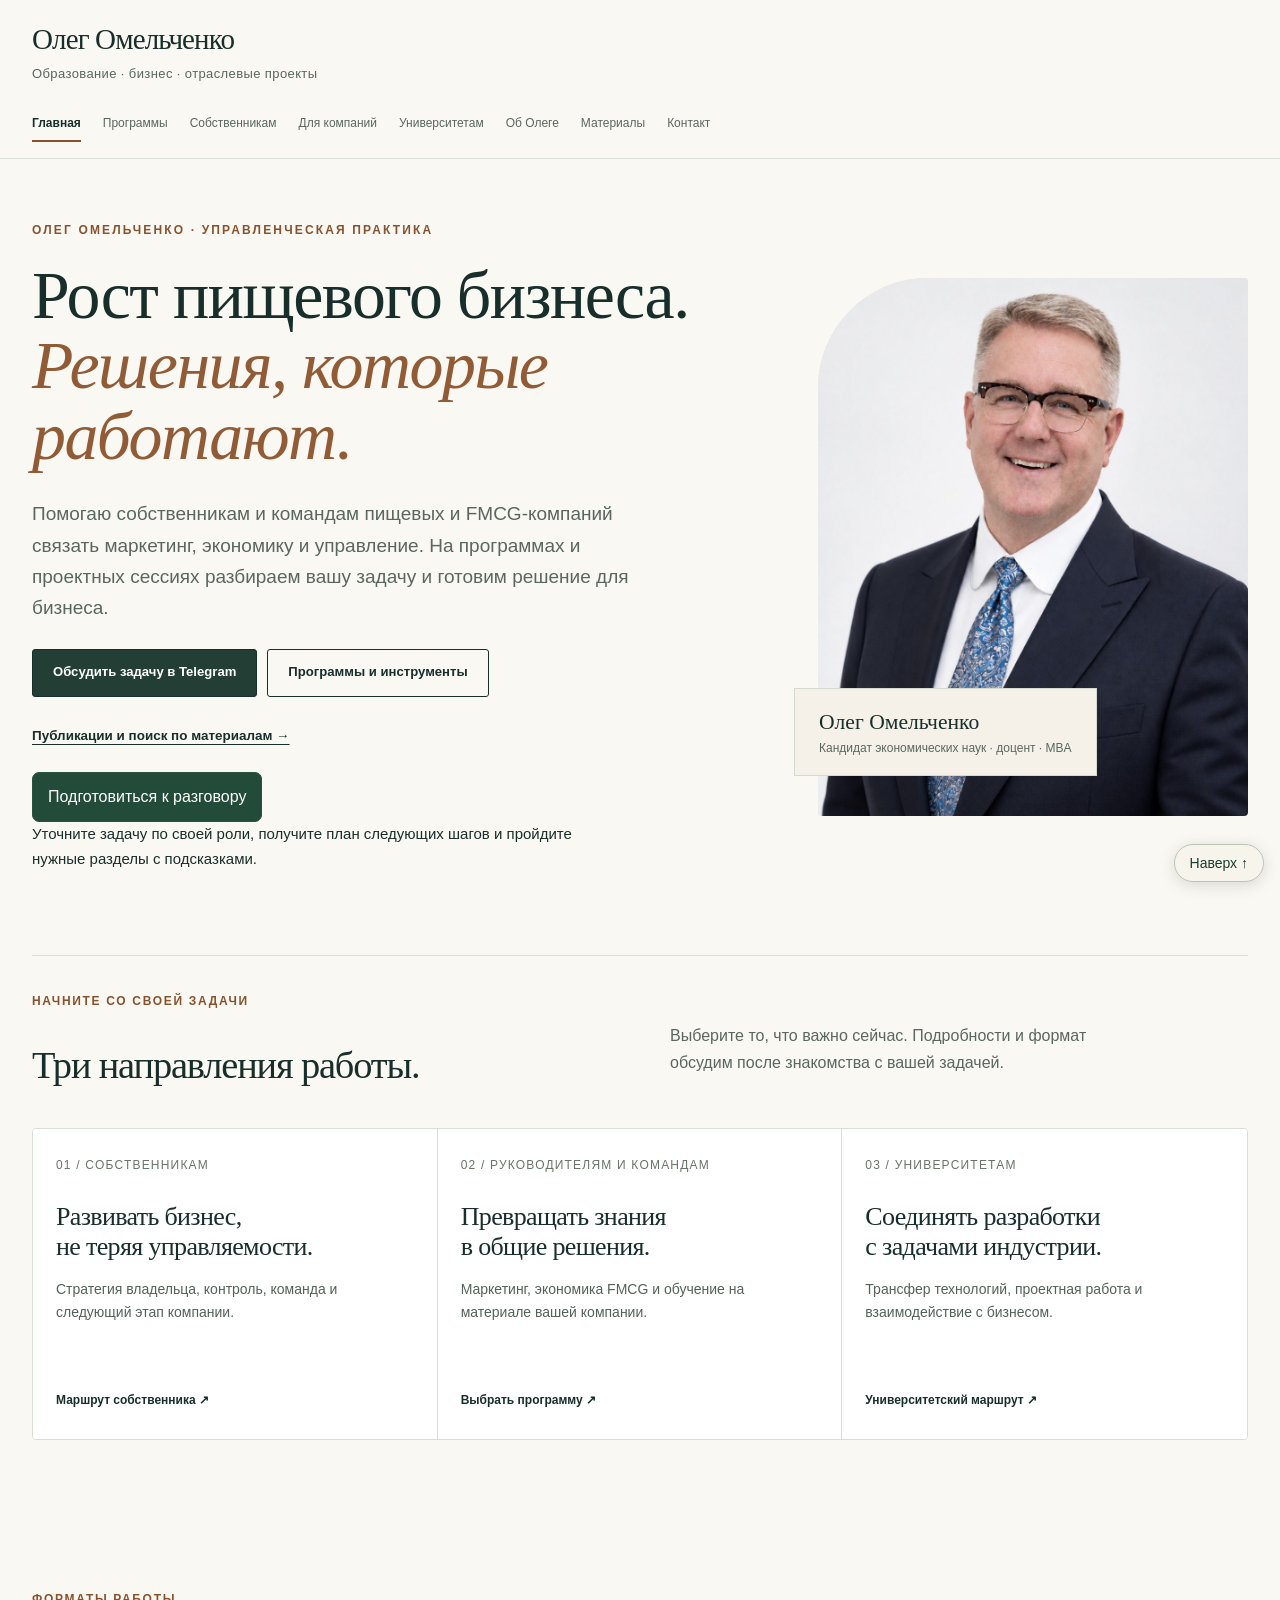
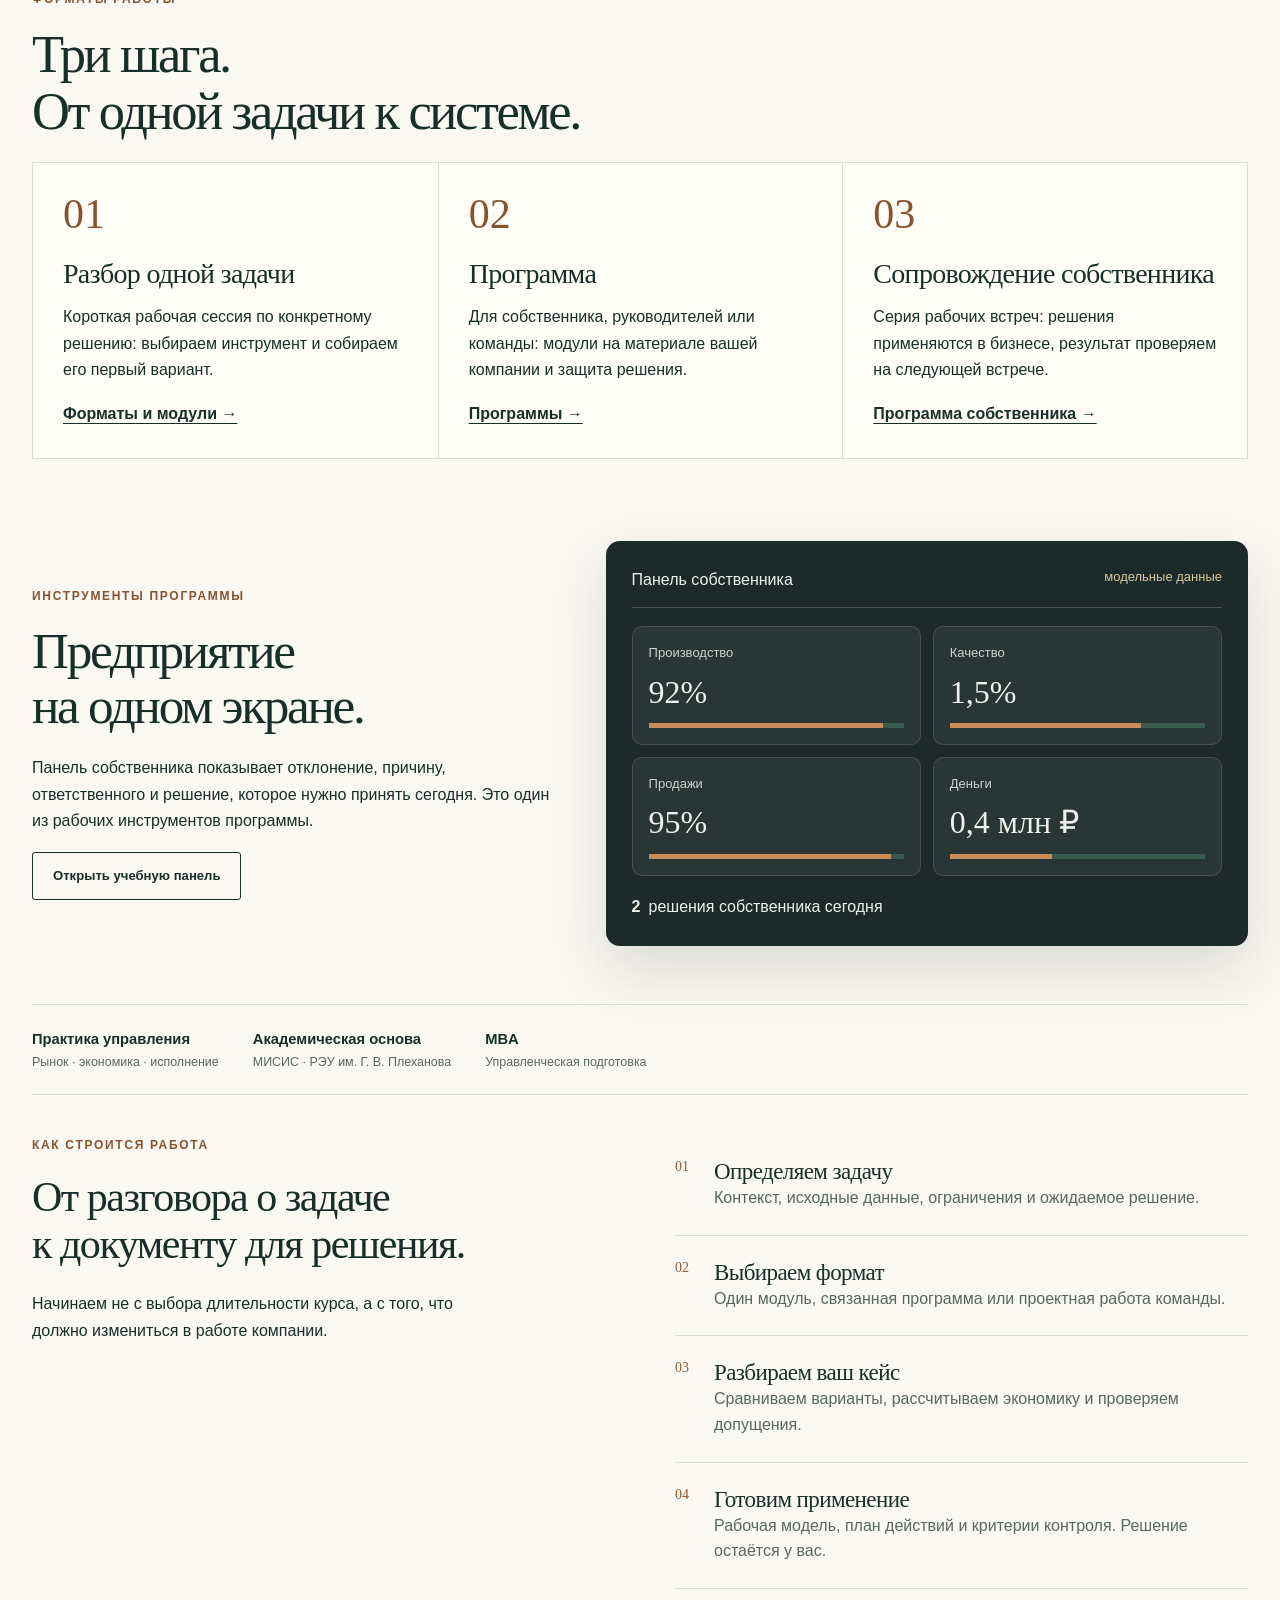
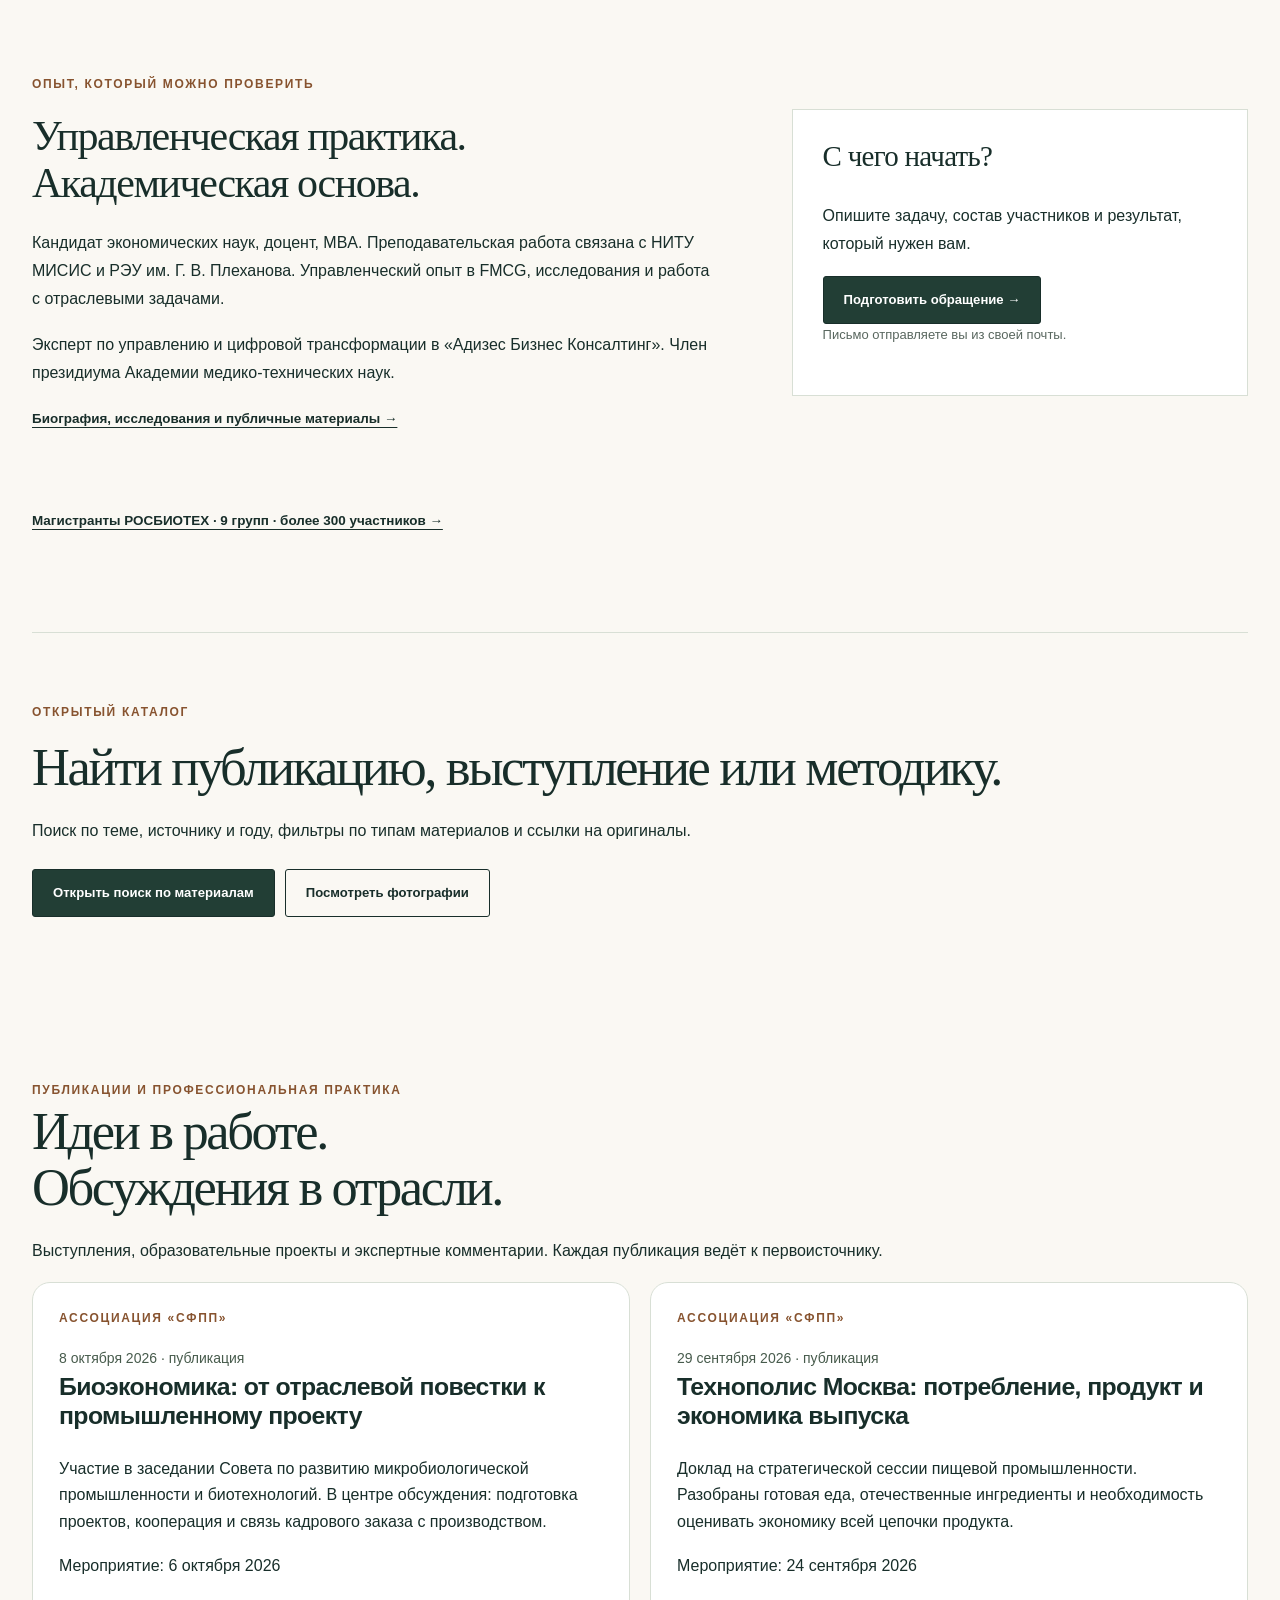
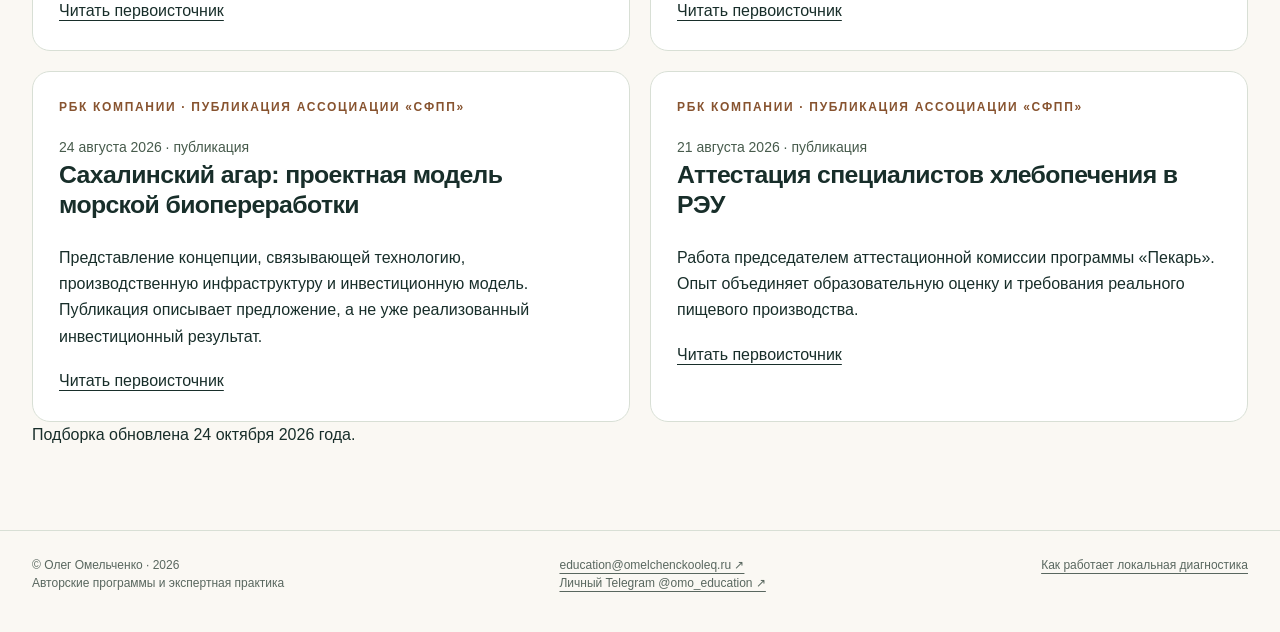
==== commit 33cfce11: "Обновить основной сайт: материалы, фотографии и навигацию" ====
--- a/index.html
+++ b/index.html
@@ -1,8 +1,34 @@
-<!doctype html><html lang="ru"><head><meta charset="utf-8"><meta name="viewport" content="width=device-width,initial-scale=1"><meta name="robots" content="index,follow,max-image-preview:large"><meta name="referrer" content="no-referrer"><meta name="description" content="Авторские программы Олега Омельченко: стратегический маркетинг, управление FMCG-бизнесом, программа собственника и трансфер технологий для университетов."><meta http-equiv="Content-Security-Policy" content="default-src 'none'; img-src 'self' data:; style-src 'self' 'unsafe-inline'; script-src 'self'; connect-src 'none'; font-src 'none'; media-src 'none'; object-src 'none'; base-uri 'none'; form-action 'none'"><title>Олег Омельченко · Маркетинг и управление FMCG</title><link rel="canonical" href="https://omoeducation.online/"><meta property="og:type" content="website"><meta property="og:locale" content="ru_RU"><meta property="og:url" content="https://omoeducation.online/"><meta property="og:title" content="Олег Омельченко · Маркетинг и управление FMCG"><meta property="og:description" content="Авторские программы Олега Омельченко: стратегический маркетинг, управление FMCG-бизнесом, программа собственника и трансфер технологий для университетов."><link rel="icon" href="data:image/svg+xml,%3Csvg xmlns='http://www.w3.org/2000/svg' viewBox='0 0 64 64'%3E%3Crect width='64' height='64' rx='12' fill='%23264d45'/%3E%3Ctext x='32' y='43' text-anchor='middle' font-family='Georgia' font-size='34' fill='%23f5f1e9'%3EO%3C/text%3E%3C/svg%3E"><link rel="stylesheet" href="assets/site.css"></head><body><a class="skip" href="#main">Перейти к содержимому</a><header class="header"><div class="wrap top"><a class="brand" href="#home">Олег Омельченко<small>Executive education & business practice</small></a><a class="top-contact" href="#contact">Обсудить задачу <span aria-hidden="true">↗</span></a></div><nav class="wrap nav" data-tabs aria-label="Разделы сайта"><a id="nav-home" href="#home" data-tab="home">Главная</a><a id="nav-programs" href="#programs" data-tab="programs">Программы</a><a id="nav-owners" href="#owners" data-tab="owners">Собственникам</a><a id="nav-companies" href="#companies" data-tab="companies">Для компаний</a><a id="nav-universities" href="#universities" data-tab="universities">Университетам</a><a id="nav-about" href="#about" data-tab="about">Об Олеге</a><a id="nav-materials" href="#materials" data-tab="materials">Материалы</a><a id="nav-contact" href="#contact" data-tab="contact">Контакт</a></nav></header><main id="main"><section class="panel" id="home" aria-labelledby="nav-home"><button class="button tour-launch" id="tour-restart" type="button" hidden>Короткая экскурсия по сайту ↗</button><section class="hero wrap"><div><p class="eyebrow">Авторские программы Олега Омельченко</p><h1>Маркетинг<br>и управление<br><span class="accent">FMCG-бизнесом.</span></h1><p class="lead">Для руководителей, которые принимают решения о рынке, команде и экономике предприятия. Работа с задачами вашей компании и планом их применения.</p><div class="actions"><a class="button primary" href="#programs">Выбрать программу <span aria-hidden="true">↗</span></a><a class="button" href="#companies">Для вашей команды <span aria-hidden="true">↗</span></a></div><a class="textlink" href="#universities">Университетам: система трансфера технологий →</a></div><figure class="portrait-stage" id="portrait-stage"><div class="portrait-card" id="portrait-card"><img src="assets/portrait.png" alt="Олег Михайлович Омельченко" width="1024" height="1536"></div><figcaption class="portrait-tag"><strong>Олег Омельченко</strong><span>Кандидат экономических наук · доцент · MBA</span></figcaption><div class="portrait-controls"><button class="quiet-button" id="guide-toggle" type="button" aria-expanded="false" aria-controls="guide" hidden>Помочь выбрать маршрут +</button><button class="quiet-button" id="motion-toggle" type="button" aria-pressed="false" hidden>Включить движение</button></div><div id="guide" class="guide" hidden><p class="fine">Выберите вашу задачу</p><a href="#programs">Я руководитель FMCG →</a><a href="#owners">Я собственник бизнеса →</a><a href="#companies">Нужна программа для команды →</a><a href="#universities">Я представляю университет →</a><a href="#about">Познакомиться со мной: опыт и подход →</a></div></figure></section><div class="wrap credentials"><div><b>Практика управления</b>Рынок · экономика · исполнение</div><div><b>Академическая основа</b>МИСИС · РЭУ им. Г.В. Плеханова</div><div><b>MBA</b>Управленческая подготовка</div></div><section class="section"><div class="wrap"><div class="section-header"><div><p class="eyebrow">Два направления для руководителей</p><h2>От выбора рынка<br>к управляемому результату.</h2></div><p>Учебная работа строится вокруг решения, которое предстоит принять вам и вашей команде.</p></div><div class="cards"><article class="card "><span class="card-number">01</span><h3>Стратегический маркетинг</h3><p>Рынок и потребитель, портфель, цена и каналы в единой логике прибыльного роста.</p><div class="result-line">Карта маркетинговых решений: приоритеты роста, ресурсная логика, сценарии и план проверки гипотез на 90 дней.</div><a class="textlink" href="#programs/marketing">Посмотреть программу →</a></article><article class="card dark"><span class="card-number">02</span><h3>Управление FMCG-бизнесом</h3><p>Стратегия, экономика предприятия, управленческая команда и исполнение решений.</p><div class="result-line">План прибыльного роста, карта ограничений, экономическая модель в согласованном объёме и общие показатели коммерции, финансов и операций.</div><a class="textlink" href="#programs/management">Посмотреть программу →</a></article></div><div class="owner-strip"><div><p class="eyebrow">Отдельная программа</p><h3>Собственник: стратегия и управляемость</h3><p>Цели владельца, следующий этап бизнеса и модель контроля.</p></div><a class="button" href="#owners">Программа собственника ↗</a></div></div></section><section class="section"><div class="wrap"><p class="eyebrow">Метод работы</p><h2>Решение остаётся<br>у вашей команды.</h2><div class="steps"><div class="step"><span>01</span><b>Разобрать задачу</b><p>Контекст, факты, данные и управленческие ограничения.</p></div><div class="step"><span>02</span><b>Собрать модель</b><p>Альтернативы, экономика, допущения и критерии выбора.</p></div><div class="step"><span>03</span><b>Проверить решение</b><p>Разбор проекта, обратная связь и уточнение гипотез.</p></div><div class="step"><span>04</span><b>Подготовить применение</b><p>Приоритеты, ответственные, сроки и показатели контроля.</p></div></div></div></section><section class="band"><div class="wrap two"><div><p class="eyebrow">Экспертиза автора</p><h2>Бизнес, образование<br>и пищевая отрасль.</h2></div><div><p>Кандидат экономических наук, доцент, MBA. Преподавательская работа связана с НИТУ МИСИС и РЭУ им. Г.В. Плеханова. Экспертный фокус: управление, коммерциализация и трансфер технологий.</p><a class="button light" href="#about">Об Олеге, исследованиях и практике ↗</a></div></div></section></section><section class="panel" id="programs" aria-labelledby="nav-programs"><div class="wrap"><div class="pagehead"><p class="eyebrow">Программы для топ-руководителей</p><h1>Управленческие решения.<br><span class="accent">На материале вашего бизнеса.</span></h1><p class="lead">Два самостоятельных направления для руководителей FMCG. Корпоративная адаптация и открытая группа обсуждаются как форматы участия.</p><div class="pill-row"><a class="pill" href="#programs/marketing">Стратегический маркетинг</a><a class="pill" href="#programs/management">Управление FMCG-бизнесом</a><a class="pill" href="#owners">Отдельно: курс собственника →</a></div></div><span id="programs/marketing" class="native-anchor"></span><article class="program-detail" id="marketing"><div class="detail-heading"><span class="number">01</span><div><p class="eyebrow">Программа для руководителей</p><h3>Продвинутый стратегический маркетинг с ИИ</h3><p class="lead">Где расти и почему клиент выберет вас</p></div></div><div class="two"><div><p>Для генеральных, коммерческих и маркетинговых директоров, руководителей бизнес-направлений FMCG.</p><div class="question">Какие клиенты, продукты и каналы станут приоритетом следующего этапа?</div><div class="learning-modules"><details class="learning-module"><summary>M1 · Качество стратегического выбора</summary><p>Проверяем диагноз, осознанный выбор, механизм роста, ограничения и согласованность действий. Разбираем текущий проект по единой рубрике.</p><p><strong>Рабочий результат:</strong> Первичная оценка стратегии и перечень решений для пересмотра.</p><p><strong>Практика с ИИ:</strong> ИИ ищет разрывы в аргументации и предлагает альтернативные объяснения; участник проверяет их по источникам.</p></details><details class="learning-module"><summary>M2 · Категория, покупатель и источники роста</summary><p>Сопоставляем потребительские задачи, ситуации входа в категорию, проникновение, частоту и ценность покупки. Проверяем две приоритетные гипотезы.</p><p><strong>Рабочий результат:</strong> Карта источников роста и план проверки двух гипотез.</p><p><strong>Практика с ИИ:</strong> ИИ группирует разрешённые отзывы и интервью со ссылкой на исходный фрагмент. Синтетический потребитель не подтверждает спрос.</p></details><details class="learning-module"><summary>M3 · Диагностика и прогноз спроса</summary><p>Сравниваем простой сезонный прогноз и подготовленные результаты ML-модели на отложенном по времени периоде. Разбираем смещение, промо, отсутствие товара и утечку данных.</p><p><strong>Рабочий результат:</strong> Доказательный диагноз и паспорт аналитической задачи.</p><p><strong>Практика с ИИ:</strong> Практикум по интерпретации модели: где она полезна, где ошибается и когда нужен простой прогноз.</p></details><details class="learning-module"><summary>M4 · Коммуникации и медиасценарии</summary><p>Связываем задачу бренда с аудиторией, креативом, охватом, частотой и результатом. Готовим сценарий замены подорожавшего или недоступного канала.</p><p><strong>Рабочий результат:</strong> Медиапортфель и правила пересмотра распределения ресурсов.</p><p><strong>Практика с ИИ:</strong> ИИ помогает подготовить варианты креативного брифа и проверить согласованность сообщений. Факты, права и требования к размещению проверяют специалисты.</p></details><details class="learning-module"><summary>M5 · Архитектура брендов и расширение портфеля</summary><p>Определяем роли брендов, границы расширения и критерии отдельного запуска. Проверяем потребительскую логику, дистрибуцию и экономику предложения.</p><p><strong>Рабочий результат:</strong> Карта ролей брендов и критерии решения по расширению.</p><p><strong>Практика с ИИ:</strong> ИИ структурирует аргументы за и против запуска. Выводы опираются на реальные исследования и согласованные данные.</p></details><details class="learning-module"><summary>M6 · Цена, промо и прибыль портфеля</summary><p>Сопоставляем цену за единицу, упаковку и ценность. Считаем сценарии с учётом перетока между собственными SKU и ограничений оценки эластичности.</p><p><strong>Рабочий результат:</strong> Ценностно-ценовая карта, сценарий портфеля и проверка каннибализации.</p><p><strong>Практика с ИИ:</strong> Работаем с подготовленными модельными сценариями. Коэффициент прогнозной модели сам по себе не доказывает причинный эффект цены.</p></details><details class="learning-module"><summary>M7 · Измерение и причинные эффекты</summary><p>Связываем 5–7 KPI с механизмом роста. Сопоставляем контрольный эксперимент, маркетинг-микс-моделирование и платформенную атрибуцию.</p><p><strong>Рабочий результат:</strong> План измерения, дизайн теста и критерии масштабирования.</p><p><strong>Практика с ИИ:</strong> ИИ проверяет полноту плана эксперимента. Платформенный ROAS не заменяет оценку дополнительного эффекта.</p></details><details class="learning-module"><summary>M8 · Сборка стратегии и проверка рисков</summary><p>Собираем стратегию на одной странице, доказательное приложение и план первых 90 дней. Заранее разбираем причины возможного провала.</p><p><strong>Рабочий результат:</strong> Проект стратегии, реестр допущений и условия пересмотра.</p><p><strong>Практика с ИИ:</strong> ИИ выступает оппонентом: ищет противоречия и предлагает неблагоприятные сценарии. Ответственность за выбор остаётся у команды.</p></details><details class="learning-module"><summary>M9 · Единый стандарт команды и защита</summary><p>Согласуем структуру стратегии, требования к доказательствам и правила оценки. Участники защищают доработанные проекты и получают следующий шаг.</p><p><strong>Рабочий результат:</strong> Общий шаблон стратегии, оценочная рубрика и индивидуальный план доработки.</p><p><strong>Практика с ИИ:</strong> ИИ помогает подготовиться к вопросам и проверить комплектность материалов. Итоговую оценку дают ведущий и уполномоченные руководители.</p></details></div></div><aside class="passport"><p class="eyebrow">Паспорт программы</p><h4>Рабочий результат</h4><p>Карта маркетинговых решений: приоритеты роста, ресурсная логика, сценарии и план проверки гипотез на 90 дней.</p><h4>Входные данные</h4><p>Описание рынка и портфеля, доступная аналитика клиентов, продаж и каналов. Для первого разговора достаточно общей задачи.</p><h4>Как проходит работа</h4><p>Диагностическая встреча, учебные модули и проектные разборы. Часы, длительность и состав участия согласуются после постановки задачи.</p><h4>Критерий качества проекта</h4><p>Выбор сегментов объяснён фактами; экономика инициатив сопоставима; у каждого действия есть ответственный и критерий проверки.</p><a class="button primary" href="#contact" data-topic="marketing">Обсудить программу <span aria-hidden="true">↗</span></a><p class="fine">Авторская программа. Формат, календарь, стоимость и документ по итогам согласуются перед участием.</p></aside></div><p class="fine">Возможная конфигурация: три учебных дня по 8 академических часов и защита на 4 академических часа через 4–6 недель. Итого 28 академических часов, или 21 обычный час без перерывов. Подготовка и самостоятельная доработка учитываются отдельно. Размер группы и объём защиты согласуются.</p><a class="button" href="#companies/module-picker">Выбрать модули для команды ↗</a></article><span id="programs/management" class="native-anchor"></span><article class="program-detail" id="management"><div class="detail-heading"><span class="number">02</span><div><p class="eyebrow">Программа для руководителей</p><h3>Управление FMCG-бизнесом</h3><p class="lead">Соединить потребителя, полку и прибыль</p></div></div><div class="two"><div><p>Для генеральных и коммерческих директоров, руководителей предприятий, категорий и бизнес-единиц FMCG.</p><div class="question">Как согласовать рост продаж, маржу, запасы и ответственность команды?</div><ol class="module-list"><li><strong>Экономика бизнеса</strong><span>P&amp;L по категориям и каналам, прибыльность SKU, денежный поток и оборотный капитал.</span></li><li><strong>Портфель и категория</strong><span>Источники спроса, ассортимент, запуск и вывод продуктов, стоимость сложности.</span></li><li><strong>Цена и промо</strong><span>Ценовые коридоры, упаковка, инвестиции в продвижение и проверка дополнительного эффекта.</span></li><li><strong>Коммерческая система</strong><span>Сети, дистрибьюторы, электронная торговля и условия работы каналов.</span></li><li><strong>Спрос и поставки</strong><span>Планирование продаж и операций (S&amp;OP), доступность товара, запасы и производственные ограничения.</span></li><li><strong>Команда и исполнение</strong><span>Полномочия, общий ритм управления, план-факт и ответственность за решения.</span></li></ol></div><aside class="passport"><p class="eyebrow">Паспорт программы</p><h4>Рабочий результат</h4><p>План прибыльного роста, карта ограничений, экономическая модель в согласованном объёме и общие показатели коммерции, финансов и операций.</p><h4>Входные данные</h4><p>Общая картина бизнеса, ключевые ограничения и доступные агрегированные показатели. Конфиденциальные данные обсуждаются отдельно.</p><h4>Как проходит работа</h4><p>Диагностика, несколько связанных учебных модулей, работа с задачей компании и итоговая проектная сессия. Нагрузка и календарь согласуются отдельно.</p><h4>Критерий качества проекта</h4><p>План объединяет функции; финансовые допущения явны; решения связаны с ресурсами, ответственными и контрольными точками.</p><a class="button primary" href="#contact" data-topic="management">Обсудить программу <span aria-hidden="true">↗</span></a><p class="fine">Авторская программа. Формат, календарь, стоимость и документ по итогам согласуются перед участием.</p></aside></div></article><div class="notice">Финансовый эффект зависит от исходной ситуации, качества данных и применения решений. Показатели проекта фиксируются на старте. Даты, стоимость и условия участия согласуются индивидуально.</div><details class="disclosure"><summary>Методические ориентиры и проверенные аналоги</summary><div><p class="fine">Авторская архитектура программ разработана с учётом структуры executive education. Упоминание школ не означает партнёрства, аккредитации или использования их учебных материалов. Проверено 6 октября 2026 года.</p><div class="sources"><article class="source"><a class="external" href="https://www.skolkovo.ru/programmes/kak-upravlyat-povedeniem-potrebitelya/" target="_blank" rel="noopener noreferrer">СКОЛКОВО · Как управлять поведением потребителя <span aria-hidden="true">↗</span></a><p>Собственники, топ-менеджеры, руководители маркетинга и продаж</p><p><b>Ориентир:</b> Поведенческий маркетинг; изменение выбора и работа с данными; практическое воздействие на клиентский опыт; итоговый проект</p><p class="fine">Онлайн: эфиры, проектный трек, самостоятельная работа · 4 модуля, 8 недель</p></article><article class="source"><a class="external" href="https://www.skolkovo.ru/programmes/brand-strategy/" target="_blank" rel="noopener noreferrer">СКОЛКОВО · Бренд-стратегия: комплексный подход к управлению брендом компании <span aria-hidden="true">↗</span></a><p>Руководители, собственники и команды руководитель + ответственный за бренд</p><p><b>Ориентир:</b> Современный бренд-менеджмент; бренд во внешних изменениях бизнеса; бренд во внутренних изменениях</p><p class="fine">Очно на кампусе; кейсы и обратная связь · 3 дня, 27 часов</p></article><article class="source"><a class="external" href="https://www.skolkovo.ru/programmes/practicum/" target="_blank" rel="noopener noreferrer">СКОЛКОВО · СКОЛКОВО Практикум <span aria-hidden="true">↗</span></a><p>Предприниматели и первые лица действующих компаний</p><p><b>Ориентир:</b> 6 очных модулей; первый модуль называется «Рынок»; содержание адаптируется к группе; индивидуальный межмодульный трек</p><p class="fine">Очные модули на кампусе и работа со своим бизнесом между ними · 6 месяцев; 6 модулей по 5 дней</p></article><article class="source"><a class="external" href="https://www.exed.hbs.edu/strategic-marketing-driving-growth" target="_blank" rel="noopener noreferrer">Harvard Business School · Strategic Marketing for Driving Growth <span aria-hidden="true">↗</span></a><p>Старшие маркетинговые руководители, генеральные менеджеры, предприниматели и руководители продаж, отвечающие за рост</p><p><b>Ориентир:</b> Ценность и соответствие рынку; конкуренты; бренд-портфель; digital/AI; согласование маркетинговых решений</p><p class="fine">Очно на кампусе HBS, кейсы и учебные группы · 6 дней плюс 12–15 часов подготовки</p></article><article class="source"><a class="external" href="https://executiveeducation.wharton.upenn.edu/for-individuals/all-programs/strategic-marketing-for-competitive-advantage/" target="_blank" rel="noopener noreferrer">Wharton, University of Pennsylvania · Strategic Marketing for Competitive Advantage <span aria-hidden="true">↗</span></a><p>Руководители разных функций, в том числе не маркетологи, получившие ответственность за маркетинг, планирование и новые продукты</p><p><b>Ориентир:</b> Позиционирование; клиентское поведение; цена; коммуникации; бренд; каналы; запуск продукта</p><p class="fine">Очно, Филадельфия; кейсы, лекции и практические упражнения · 5 дней</p></article><article class="source"><a class="external" href="https://www.kellogg.northwestern.edu/executive-education/individual-programs/executive-programs/admark/" target="_blank" rel="noopener noreferrer">Kellogg, Northwestern University · Advanced Marketing Management <span aria-hidden="true">↗</span></a><p>Руководители маркетинга крупных компаний и старшие руководители небольших компаний, менеджеры роста и выручки</p><p><b>Ориентир:</b> Бизнес-модели и AI; клиентские инсайты/CX; данные; digital; интеграция традиционного и цифрового маркетинга</p><p class="fine">Очно в Чикаго, с индивидуальными обсуждениями с преподавателями · 5 дней</p></article><article class="source"><a class="external" href="https://executive.mit.edu/course/pricing/a056g00000URaaPAAT.html" target="_blank" rel="noopener noreferrer">MIT Sloan · Pricing: Using Data to Improve Pricing Performance <span aria-hidden="true">↗</span></a><p>CEO, предприниматели, финансовые и коммерческие руководители, продуктовые менеджеры, участвующие в ценообразовании</p><p><b>Ориентир:</b> Ценность для клиента; опросы; эластичность; данные; сегментация и дифференциация; синтез ценовой стратегии</p><p class="fine">Самостоятельный онлайн-курс с еженедельными модулями; платформа GetSmarter · 6 учебных недель; 6–8 часов в неделю</p></article><article class="source"><a class="external" href="https://ecornell.cornell.edu/certificates/financial-management/food-executive-program/" target="_blank" rel="noopener noreferrer">Cornell University · Food Executive Program <span aria-hidden="true">↗</span></a><p>Руководители food/consumables, пищевого ритейла и CPG</p><p><b>Ориентир:</b> Потребитель; ритейл и омниканальность; P&amp;L; retail media; AI; supply chain; лидерство; бизнес-симуляция</p><p class="fine">Очно в Итаке; командная симуляция и занятия с преподавателями и отраслевыми руководителями · 5 учебных дней плюс вводный вечер</p></article><article class="source"><a class="external" href="https://execed.marshall.usc.edu/programs/food-industry-executive-program/" target="_blank" rel="noopener noreferrer">USC Marshall · Food Industry Executive Program <span aria-hidden="true">↗</span></a><p>Перспективные руководители, директора и топ-менеджеры пищевой отрасли, CPG, производителей, поставщиков и ритейла</p><p><b>Ориентир:</b> Стиль лидерства; развитие команд; стратегия; предпринимательское мышление; AI; межфункциональная экономика; коммуникации</p><p class="fine">Очно; программа совместно с Western Association of Food Chains · 4 дня, 32 учебных часа</p></article><article class="source"><a class="external" href="https://www.exed.hbs.edu/owner-president-management" target="_blank" rel="noopener noreferrer">Harvard Business School · Owner/President Management <span aria-hidden="true">↗</span></a><p>Собственники и основатели со значимой долей, управляющие выросшим бизнесом; обычно 10+ лет управленческого опыта</p><p><b>Ориентир:</b> Оценка возможностей; рост и трансформация; будущие переходы. Сквозные темы: финансы, люди, маркетинг/продажи, переговоры, долгосрочная стратегия</p><p class="fine">Очно на кампусе HBS, кейсы, коучинг, симуляции и применение в своей компании · 3 блока за 24 месяца; суммарно 9 недель на кампусе; 40–50 часов предварительной работы</p></article></div></div></details><div class="section"><p class="fine">«Прибыльный портфель» и «Управление группой компаний» рассматриваются как специальные модули или продолжения. Отдельный набор по ним не заявлен.</p></div></div></section><section class="panel" id="owners" aria-labelledby="nav-owners"><div class="wrap"><div class="pagehead"><p class="eyebrow">Отдельная программа для собственников</p><h1>Следующий этап бизнеса.<br><span class="accent">Ваша роль в нём.</span></h1><p class="lead">Настройте понятную систему управления: что видеть каждый день, какие вопросы задавать руководителям и какие решения оставлять за собой. На выходе обучения будут рабочие формы контроля, календарь управления и проверенный сценарий применения ИИ.</p><section class="owner-experience" id="owner-experience" aria-labelledby="owner-experience-title"><div class="owner-experience-copy"><h2 id="owner-experience-title">Опыт, на который я опираюсь</h2><p>Я последовательно рос в FMCG-компаниях и работал заместителем председателя правления и председателем совета директоров крупного холдинга по производству муки, хлеба и комбикормов. В его структуре было до 12 предприятий с общей численностью до 2 400 человек. Особенности управления российскими интегрированными структурами я знаю из практики: как связаны решения собственника, полномочия команды и качество управленческих данных.</p></div><figure class="owner-experience-photo"><img data-photo-kind="sfpp-official" src="assets/bioeconomy-official.png" alt="Групповое фото участников форума «Биоэкономика-2026» в РЭУ им. Г. В. Плеханова" width="1024" height="682" loading="lazy" decoding="async"><figcaption><strong>Форум «Биоэкономика-2026»</strong><span>РЭУ им. Г. В. Плеханова · 17 сентября 2026</span><a class="external" href="https://sfpp.ru/novosti/assocziacziya-sfpp-obsudila-na-bioekonomike-2026-put-biotehnologij-k-rynku/" target="_blank" rel="noopener noreferrer">Фото и материал СФПП ↗</a></figcaption></figure></section><section class="practice-evidence" id="owner-practice-evidence" aria-labelledby="owner-practice-title"><div class="practice-evidence-heading"><p class="eyebrow">Материалы из практики</p><h2 id="owner-practice-title">Владимирский хлебокомбинат</h2></div><div class="practice-evidence-grid"><figure class="practice-evidence-photo"><img data-photo-kind="quality-award-2017" src="assets/quality-award-2017.jpg" alt="Групповой кадр с церемонии вручения премий Правительства РФ в области качества, 2017 год" width="480" height="320" loading="lazy" decoding="async"><figcaption><strong>На церемонии вручения премии</strong><p>Олег Омельченко на церемонии вручения премий Правительства РФ в области качества с участием Дмитрия Медведева. 2017 год.</p><p>Премия 2017 года присуждена АО «Владимирский хлебокомбинат».</p><div class="evidence-sources"><a class="external" href="https://zebra-tv.ru/novosti/jizn/medvedev-otsenil-vladimirskiy-khleb/" target="_blank" rel="noopener noreferrer">О награждении предприятия ↗</a><a class="external" href="https://roskachestvo.gov.ru/news/dmitriy-medvedev-vruchil-premii-pravitelstva-2017-goda-v-oblasti-kachestva-/" target="_blank" rel="noopener noreferrer">О церемонии на сайте Роскачества ↗</a></div></figcaption></figure><article class="practice-video"><span class="practice-video-symbol" aria-hidden="true">▶</span><p class="eyebrow">Видео · 2019</p><h3>90 лет Владимирскому хлебокомбинату</h3><p>Репортаж 6ТВ к 90-летию предприятия, 2019 год.</p><a class="button" href="https://www.youtube.com/watch?v=q8Ng7dUHdD4" target="_blank" rel="noopener noreferrer">Смотреть на YouTube <span aria-hidden="true">↗</span></a><a class="external video-source" href="https://6tv.ru/vladimirskij-xlebokombinat-otmetil-90-letnij-yubilej" target="_blank" rel="noopener noreferrer">Материал 6ТВ от 18 октября 2019 года ↗</a></article></div></section></div><div class="two section"><div><div class="question">Компания выросла, а важные решения по-прежнему замыкаются на вас?</div><div class="learning-modules"><details class="learning-module"><summary>O1 · Роль собственника и следующий этап компании</summary><p>Разбираем, какие решения остаются у владельца, какие принимает генеральный директор и где полномочия расходятся с ответственностью. Определяем ограничения роста и договариваемся о работе управленческой команды.</p><p><strong>Рабочий результат:</strong> Карта решений собственника, руководителя и команды; список трёх ограничений роста.</p><p><strong>Практика с ИИ:</strong> ИИ помогает сравнить описания ролей, найти пересечения и подготовить вопросы для обсуждения. Решения о полномочиях принимает владелец.</p><p><strong>После модуля:</strong> Сможете отделить стратегические вопросы от оперативных и задать границы самостоятельности команды.</p></details><details class="learning-module"><summary>O2 · Ежедневная панель собственника</summary><p>Собираем один экран с отклонениями по клиентским обязательствам, выпуску, качеству, запасам и денежным рискам. Для каждого показателя определяем источник, срок обновления, владельца и условие вмешательства.</p><p><strong>Рабочий результат:</strong> Прототип панели из 6–8 индикаторов, паспорта показателей и правила эскалации.</p><p><strong>Практика с ИИ:</strong> ИИ составляет краткую сводку по подготовленной выгрузке, отмечает пропуски и противоречия. Расчёты и первичные данные проверяет ответственный.</p><p><strong>После модуля:</strong> Сможете за короткий просмотр понять, какое отклонение требует вашего решения, а какое уже ведёт команда.</p></details><details class="learning-module"><summary>O3 · Что запрашивать у руководителей</summary><p>Вводим отчёт по отклонениям: факт, сравнение с планом, причина, действие, ответственный, срок и требуемое решение. Разделяем ежедневные сигналы, недельный разбор и месячную экономику.</p><p><strong>Рабочий результат:</strong> Три шаблона отчётности и единый журнал решений с контрольными датами.</p><p><strong>Практика с ИИ:</strong> ИИ приводит отчёты к единому формату и выделяет неподтверждённые объяснения. Причина считается гипотезой до проверки.</p><p><strong>После модуля:</strong> Сможете запрашивать информацию, необходимую для решения, и проверять исполнение без лишних совещаний.</p></details><details class="learning-module"><summary>O4 · Контроль и делегирование без микроменеджмента</summary><p>Согласуем ожидаемый результат, полномочия, ограничения и контрольные точки. Задаём условия, при которых руководитель обращается к собственнику, и разбираем срыв обязательств без подмены исполнителя.</p><p><strong>Рабочий результат:</strong> Карточка делегирования, матрица полномочий и форма контрольной встречи.</p><p><strong>Практика с ИИ:</strong> ИИ проверяет полноту поручения и готовит вопросы к контрольной точке. Он не оценивает сотрудников и не принимает кадровых решений.</p><p><strong>После модуля:</strong> Сможете контролировать результат и риски, сохраняя самостоятельность руководителей.</p></details><details class="learning-module"><summary>O5 · Продажи, производство и запасы</summary><p>Согласуем коммерческий прогноз, возможности производства и ограничения снабжения. Учимся разбирать дефицит, избыток запасов, просроченные заказы и узкое место в едином цикле планирования.</p><p><strong>Рабочий результат:</strong> Повестка межфункциональной встречи, карта ограничений и два сценария плана.</p><p><strong>Практика с ИИ:</strong> ИИ собирает вопросы к расхождениям планов и объясняет подготовленные прогнозные сценарии. Производственный план утверждают ответственные специалисты.</p><p><strong>После модуля:</strong> Сможете видеть последствия коммерческих решений для загрузки, сервиса и оборотного капитала.</p></details><details class="learning-module"><summary>O6 · Время собственника и ритм управления</summary><p>Разбираем календарь и типовые обращения к владельцу. Защищаем время для стратегии, сокращаем дублирующие встречи и создаём понятный порядок срочных вопросов.</p><p><strong>Рабочий результат:</strong> Недельный календарь собственника, правила встреч и список решений для передачи команде.</p><p><strong>Практика с ИИ:</strong> ИИ группирует обезличенные категории задач и предлагает варианты повестки. Личные и чувствительные сведения в учебный анализ не включаются.</p><p><strong>После модуля:</strong> Сможете связать календарь с приоритетами бизнеса и проверить, что делегирование действительно освобождает время.</p></details><details class="learning-module"><summary>O7 · Экономика решений и приоритеты роста</summary><p>Связываем продажи с маржой, запасами и денежным потоком. Сравниваем инициативы по эффекту, ресурсам, рискам и условиям остановки. Определяем, что компания будет делать в ближайшие 90 дней.</p><p><strong>Рабочий результат:</strong> Карта инициатив, сценарный расчёт на учебных данных и план первых 90 дней.</p><p><strong>Практика с ИИ:</strong> ИИ помогает выявлять допущения и готовить альтернативные сценарии. Финансовый расчёт проверяется отдельно; инвестиционное решение остаётся у собственника.</p><p><strong>После модуля:</strong> Сможете обсуждать рост через экономику и ограничения, а не только через объём продаж.</p></details><details class="learning-module"><summary>O8 · Практический ИИ в управлении</summary><p>Выбираем одну повторяющуюся задачу: сводка отчётов, протокол решений, анализ обращений или подготовка сценариев. Настраиваем входные данные, проверку результата и границы доступа.</p><p><strong>Рабочий результат:</strong> Паспорт ИИ-пилота, шаблон запроса, проверочный набор и правила остановки.</p><p><strong>Практика с ИИ:</strong> Сравниваем ручное выполнение и работу с ИИ по времени, ошибкам и полноте. Масштабирование допускается после проверки пилота.</p><p><strong>После модуля:</strong> Сможете поставить ИИ понятную задачу, проверить ответ и определить, где его применение оправдано.</p></details></div></div><aside class="passport"><p class="eyebrow">Программа собственника</p><h3>Собственник: ежедневное управление и развитие</h3><h4>Рабочий результат</h4><p>Повестка собственника, критерии стратегического выбора, модель делегирования и дорожная карта следующего этапа бизнеса.</p><h4>Как проходит работа</h4><p>Диагностика ситуации, модульная работа над своим бизнесом, разбор альтернатив и проект следующего этапа. Индивидуальный или закрытый групповой формат согласуется отдельно.</p><h4>Что подготовить</h4><p>Цели владельца, текущую бизнес-модель, ограничения управления и круг решений, которые требуют вашего участия. На первом этапе достаточно неконфиденциального описания.</p><h4>Как оценить итог</h4><p>Стратегические ставки опираются на факты; полномочия и контроль согласованы; последовательность изменений реалистична.</p><a class="button primary" href="#contact" data-topic="owner">Обсудить следующий этап бизнеса <span aria-hidden="true">↗</span></a><p class="fine">Проект авторской программы. Длительность, цена, организатор и документ по итогам согласуются до записи.</p></aside></div><section class="section"><p class="eyebrow">Почему отдельный маршрут</p><h2>Стратегия владельца<br>и работа CEO связаны,<br>но требуют разных решений.</h2><p class="lead">Курс собственника концентрируется на целях бизнеса, распределении ресурсов и устройстве управления. Функциональные вопросы маркетинга и операционного управления рассматриваются в объёме, необходимом для этих решений.</p><p class="fine">Ориентиры модульной работы со своим бизнесом: <a class="external" href="https://www.exed.hbs.edu/owner-president-management" target="_blank" rel="noopener noreferrer">HBS Owner/President Management <span aria-hidden="true">↗</span></a> и <a class="external" href="https://www.skolkovo.ru/programmes/practicum/" target="_blank" rel="noopener noreferrer">СКОЛКОВО Практикум <span aria-hidden="true">↗</span></a>. Это сравнительные ориентиры, без заявления о партнёрстве.</p><div class="section"><a class="button primary" href="#contact/diagnostics">Пройти экспресс-диагностику ↗</a> <a class="button" href="#companies/module-picker">Выбрать модули ↗</a></div><section class="section" id="owner-tools"><p class="eyebrow">Практика управления</p><h2>Формы, с которыми работаем на программе</h2><p>Примеры для адаптации к вашему предприятию. Показатели, пороги и периодичность согласуются с ответственными руководителями. На сайте используются только учебные примеры и пустые формы.</p><div class="owner-visual" id="owner-dashboard"><p class="eyebrow">От данных к решению · учебный пример</p><h3>Предприятие на одном экране</h3><p>Сначала отклонение. Затем причина, ответственный и решение.</p><div class="tablet" aria-label="Учебная панель производственного предприятия"><div class="tablet-head"><div><span class="demo-tag">МОДЕЛЬНЫЕ ДАННЫЕ · НЕ РЕАЛЬНОЕ ПРЕДПРИЯТИЕ</span><h3>Панель собственника</h3><small>Выпуск и продажи: 1–7 октября 2026 · срез 8 октября, 09:00</small></div><div><small>Ритм контроля</small><br><strong>2 решения сегодня</strong></div></div><div class="dashboard-grid">
-<article class="dash-card"><h4>01 / ПРОИЗВОДСТВО</h4><div class="dash-value">9 200 <span>из 10 000 шт.</span></div><div class="dash-status">↓ План выполнен на 92% · −800 шт.</div><div class="dash-track" style="--fill:92%" aria-hidden="true"><i></i></div><p>Факт / исходный план выпуска за 1–7 октября.</p><details><summary>Разобрать показатель</summary><p>9 200 ÷ 10 000 × 100 = 92%. Недовыпуск: 800 шт. (8%). Объём включает изделия с дефектом до исправления. План не пересматривается задним числом.</p><p>Условная причина: простой линии № 2. Ответственный: руководитель производства. До 12:00 подготовить план восстановления.</p></details></article>
-<article class="dash-card"><h4>02 / КАЧЕСТВО</h4><div class="dash-value">1,5% <span>изделий с дефектом</span></div><div class="dash-status ok">✓ Ниже учебного порога ≤ 2,0%</div><div class="dash-track green" style="--fill:75%" aria-hidden="true"><i></i></div><p>138 из 9 200 проверенных изделий · 1–7 октября.<br>Порог выбран для примера и не является отраслевым нормативом.</p><details><summary>Почему полоса заполнена на 75%?</summary><p>138 ÷ 9 200 × 100 = 1,5%. Полоса показывает отношение доли дефектов к порогу: 1,5 ÷ 2,0 = 75%. Здесь чем меньше, тем лучше. До порога: 0,5 процентного пункта.</p><p>Все выпущенные изделия проверены. Серьёзный инцидент требует немедленного реагирования независимо от этого среднего показателя.</p></details></article>
-<article class="dash-card"><h4>03 / ПРОДАЖИ</h4><div class="dash-value">11,4 <span>млн ₽ · выручка без НДС</span></div><div class="dash-status">↓ 95% плана · −0,6 млн ₽</div><svg viewBox="0 0 360 94" role="img" aria-label="Выручка за 1–7 октября: план 12 миллионов рублей, факт 11,4 миллиона рублей"><text x="0" y="23" fill="#52635b" font-size="13">План</text><rect x="50" y="9" width="235" height="18" rx="4" fill="#d9e3d7"/><text x="298" y="23" fill="#314c3e" font-size="13">12,0</text><text x="0" y="54" fill="#52635b" font-size="13">Факт</text><rect x="50" y="40" width="223.25" height="18" rx="4" fill="#ab754c"/><text x="298" y="54" fill="#314c3e" font-size="13">11,4</text><text x="50" y="83" fill="#52635b" font-size="11">1–7 октября 2026 · млн ₽</text></svg><details><summary>Что стоит за отклонением?</summary><p>11,4 ÷ 12,0 × 100 = 95%. До плана: 0,6 млн ₽. Выручка и денежные поступления различаются и не обязаны совпадать.</p><p>Учебная гипотеза: часть отгрузок перенесена. Коммерческий директор проверяет заказы и согласованные даты.</p></details></article>
-<article class="dash-card"><h4>04 / ДЕНЬГИ · ПРОГНОЗ 8–14 ОКТЯБРЯ</h4><div class="dash-value">0,4 <span>млн ₽ · остаток на конец</span></div><div class="dash-status">! Ниже резерва на 0,6 млн ₽</div><div class="cash-flow"><div>На начало<strong>2,0</strong></div><div>+ Поступления<strong>4,8</strong></div><div>− Платежи<strong>6,4</strong></div></div><p>Все суммы указаны в млн ₽. Учебный минимальный резерв: 1,0 млн ₽.</p><details><summary>Проверить расчёт и риск</summary><p>2,0 + 4,8 − 6,4 = 0,4 млн ₽. До резерва не хватает 1,0 − 0,4 = 0,6 млн ₽. Поступления и платежи прогнозные, не факт оплаты.</p><p>Итог недели не показывает внутринедельные разрывы. Финансовый директор проверяет календарь по дням и предлагает варианты; обязательства автоматически не переносятся.</p></details></article></div>
+<!doctype html>
+<html lang="ru"><head><meta charset="utf-8"><meta http-equiv="Content-Security-Policy" content="default-src 'none'; img-src 'self' data:; script-src 'self' 'sha256-/iaQsk62O3aZW4JkiIwhOZws/cuAUPRYHND4aszjK0s='; style-src 'self' 'sha256-PiMdpWFDPZPQDzWOIoODG87tauHeMpCbQvUzoesbpV0='; connect-src 'none'; font-src 'none'; media-src 'none'; object-src 'none'; base-uri 'none'; form-action 'none'"><style>html{scroll-behavior:auto}body{margin:0}html.enhanced:not(.js) .panel{display:none}html.enhanced:not(.js)[data-page="home"] #home{display:block}html.enhanced:not(.js)[data-page="programs"] #programs{display:block}html.enhanced:not(.js)[data-page="owners"] #owners{display:block}html.enhanced:not(.js)[data-page="companies"] #companies{display:block}html.enhanced:not(.js)[data-page="universities"] #universities{display:block}html.enhanced:not(.js)[data-page="about"] #about{display:block}html.enhanced:not(.js)[data-page="materials"] #materials{display:block}html.enhanced:not(.js)[data-page="contact"] #contact{display:block}
+
+html:not(.questionnaire-ready) [data-v8-questionnaire],html:not(.questionnaire-ready) #v8-assessment,html:not(.questionnaire-ready) a[href="#contact/v8-assessment"]{display:none!important}
+html.questionnaire-ready .questionnaire-fallback{display:none}
+html:not(.support-catalogue-ready) [data-support-controls],html:not(.support-catalogue-ready) #print-route{display:none!important}
+html.support-catalogue-ready .support-catalogue-fallback{display:none}
+
+html:not(.program-filter-ready) .program-filter{display:none!important}
+html:not(.module-picker-ready) #module-audience,html:not(.module-picker-ready) label[for="module-audience"],html:not(.module-picker-ready) #module-clear,html:not(.module-picker-ready) #module-count,html:not(.module-picker-ready) [data-module-id],html:not(.module-picker-ready) .module-picker-enabled{display:none!important}
+html.module-picker-ready .module-picker-fallback{display:none}
+html:not(.module-picker-ready) .module-choice{cursor:default}
+
+html:not(.questionnaire-ready) .v9-hero-launch{display:none!important}
+</style><script>(()=>{'use strict';const root=document.documentElement;root.classList.add('enhanced');const pages=['home','programs','owners','companies','universities','about','materials','contact'];let page='home';function route(){let p=location.hash.slice(1).split('/')[0];if(p!=='main')page=pages.includes(p)?p:'home';root.dataset.page=page;}route();addEventListener('hashchange',route);function closeMenu(focus){const b=document.querySelector('.v9-menu-toggle'),n=document.getElementById('v9-navigation'),h=document.querySelector('header');if(!b||!n||!h)return;b.setAttribute('aria-expanded','false');h.classList.remove('v9-menu-open');n.classList.remove('v9-mobile-open');if(focus)b.focus();}document.addEventListener('click',e=>{const b=e.target.closest('.v9-menu-toggle');if(b){const n=document.getElementById('v9-navigation'),h=document.querySelector('header'),open=b.getAttribute('aria-expanded')!=='true';if(n&&h){b.setAttribute('aria-expanded',String(open));h.classList.toggle('v9-menu-open',open);n.classList.toggle('v9-mobile-open',open);}}else if(e.target.closest('#v9-navigation a')){closeMenu(false);const a=e.target.closest('a'),id=(a.getAttribute('href')||'').split('#')[1];if(id)setTimeout(()=>{const t=document.getElementById(id.split('/').pop());if(t){const h=t.querySelector('h1,h2,h3')||t;h.setAttribute('tabindex','-1');h.focus({preventScroll:true});}},0);}else if(e.target.closest('.back-top'))window.scrollTo({top:0,behavior:matchMedia('(prefers-reduced-motion: reduce)').matches?'auto':'smooth'});});document.addEventListener('keydown',e=>{if(e.key==='Escape'&&document.querySelector('.v9-menu-open'))closeMenu(true);});})();</script><link rel="stylesheet" href="assets/site.css"><meta name="viewport" content="width=device-width,initial-scale=1"><meta name="referrer" content="no-referrer"><meta name="description" content="Авторские программы Олега Омельченко: стратегический маркетинг, управление FMCG-бизнесом, программа собственника и трансфер технологий для университетов."><title>Олег Омельченко | Образование и бизнес</title><meta name="robots" content="index,follow"><link rel="icon" href="[data-uri]"><meta property="og:type" content="website"><meta property="og:locale" content="ru_RU"><meta property="og:title" content="Олег Омельченко | Образование и бизнес"><meta property="og:description" content="Программы, управленческие инструменты и работа с пищевым бизнесом."><meta property="og:image" content="https://omoeducation.online/assets/og-main.jpg"><meta property="og:image:width" content="1200"><meta property="og:image:height" content="630"><meta property="og:image:alt" content="Олег Омельченко. Образование и рост бизнеса"><script src="assets/app-1.js" defer></script><script src="assets/app-2.js" defer></script><script src="assets/app-3.js" defer></script><script src="assets/app-4.js" defer></script><script src="assets/ready.js" defer></script><script src="assets/materials-search.js" defer></script><link rel="canonical" href="https://omoeducation.online/"><meta property="og:url" content="https://omoeducation.online/"></head><body><a class="skip" href="#main">Перейти к содержимому</a><header class="header"><div class="wrap top"><a class="brand" href="#home">Олег Омельченко<small>Образование · бизнес · отраслевые проекты</small></a><button type="button" class="v9-menu-toggle" aria-expanded="false" aria-controls="v9-navigation">Меню</button></div><nav class="wrap nav" data-tabs aria-label="Разделы сайта" id="v9-navigation"><a id="nav-home" href="#home" data-tab="home">Главная</a><a id="nav-programs" href="#programs" data-tab="programs">Программы</a><a id="nav-owners" href="#owners" data-tab="owners">Собственникам</a><a id="nav-companies" href="#companies" data-tab="companies">Для компаний</a><a id="nav-universities" href="#universities" data-tab="universities">Университетам</a><a id="nav-about" href="#about" data-tab="about">Об Олеге</a><a id="nav-materials" href="#materials" data-tab="materials">Материалы</a><a id="nav-contact" href="#contact" data-tab="contact">Контакт</a></nav></header><main id="main"><section class="panel" id="home" aria-labelledby="nav-home"><section class="hero wrap"><div><p class="eyebrow">Олег Омельченко · управленческая практика</p><h1>Рост пищевого бизнеса.<br><span class="accent">Решения, которые работают.</span></h1><p class="lead">Помогаю собственникам и командам пищевых и FMCG-компаний связать маркетинг, экономику и управление. На программах и проектных сессиях разбираем вашу задачу и готовим решение для бизнеса.</p><div class="actions"><a class="button primary" href="https://t.me/omo_education" target="_blank" rel="noopener noreferrer" referrerpolicy="no-referrer">Обсудить задачу в Telegram</a><a class="button" href="#programs">Программы и инструменты</a></div><p id="materials-hero-link"><a class="textlink" href="#materials/materials-search">Публикации и поиск по материалам →</a></p><div class="v9-hero-launch"><button type="button" class="v9-route-trigger" data-v8-questionnaire="">Подготовиться к разговору</button><p>Уточните задачу по своей роли, получите план следующих шагов и пройдите нужные разделы с подсказками.</p></div></div><figure class="portrait-stage" id="portrait-stage"><div class="portrait-card" id="portrait-card"><img src="assets/portrait.jpg" alt="Олег Михайлович Омельченко" width="960" height="1440" loading="eager" decoding="async" fetchpriority="high"></div><figcaption class="portrait-tag"><strong>Олег Омельченко</strong><span>Кандидат экономических наук · доцент · MBA</span></figcaption><div class="portrait-controls"><button class="quiet-button" id="motion-toggle" type="button" aria-pressed="false" hidden>Включить движение</button></div></figure></section><section class="route-section wrap" aria-labelledby="route-heading"><div class="section-intro"><p class="eyebrow">Начните со своей задачи</p><h2 id="route-heading">Три направления работы.</h2><p>Выберите то, что важно сейчас. Подробности и формат обсудим после знакомства с вашей задачей.</p></div><div class="route-grid v10-three">
+<a class="route-tile" href="#owners"><span class="route-no">01 / Собственникам</span><h3>Развивать бизнес,<br>не теряя управляемости.</h3><p>Стратегия владельца, контроль, команда и следующий этап компании.</p><span class="route-link">Маршрут собственника ↗</span></a>
+<a class="route-tile" href="#programs"><span class="route-no">02 / Руководителям и командам</span><h3>Превращать знания<br>в общие решения.</h3><p>Маркетинг, экономика FMCG и обучение на материале вашей компании.</p><span class="route-link">Выбрать программу ↗</span></a>
+<a class="route-tile" href="#universities"><span class="route-no">03 / Университетам</span><h3>Соединять разработки<br>с задачами индустрии.</h3><p>Трансфер технологий, проектная работа и взаимодействие с бизнесом.</p><span class="route-link">Университетский маршрут ↗</span></a>
+</div></section><section class="v10-ladder wrap" aria-labelledby="ladder-title" id="work-formats"><p class="eyebrow">Форматы работы</p><h2 id="ladder-title">Три шага.<br>От одной задачи к системе.</h2><div class="v10-ladder-grid"><article><span class="v10-step">01</span><h3>Разбор одной задачи</h3><p>Короткая рабочая сессия по конкретному решению: выбираем инструмент и собираем его первый вариант.</p><a href="#companies/module-picker">Форматы и модули →</a></article><article><span class="v10-step">02</span><h3>Программа</h3><p>Для собственника, руководителей или команды: модули на материале вашей компании и защита решения.</p><a href="#programs">Программы →</a></article><article><span class="v10-step">03</span><h3>Сопровождение собственника</h3><p>Серия рабочих встреч: решения применяются в бизнесе, результат проверяем на следующей встрече.</p><a href="#owners">Программа собственника →</a></article></div></section><section class="v10-teaser wrap" aria-labelledby="teaser-title" id="dashboard-preview"><div class="v10-teaser-copy"><p class="eyebrow">Инструменты программы</p><h2 id="teaser-title">Предприятие<br>на одном экране.</h2><p>Панель собственника показывает отклонение, причину, ответственного и решение, которое нужно принять сегодня. Это один из рабочих инструментов программы.</p><a class="button" href="#owners/owner-dashboard">Открыть учебную панель</a></div><div class="v10-mini"><div class="v10-mini-head"><span>Панель собственника</span><small>модельные данные</small></div><div class="v10-mini-grid"><div><small>Производство</small><b>92%</b><i class="bad"></i></div><div><small>Качество</small><b>1,5%</b><i class="ok"></i></div><div><small>Продажи</small><b>95%</b><i class="bad"></i></div><div><small>Деньги</small><b>0,4 млн ₽</b><i class="warn"></i></div></div><div class="v10-mini-dec"><span>2</span>решения собственника сегодня</div></div></section><div class="wrap credentials"><div><b>Практика управления</b>Рынок · экономика · исполнение</div><div><b>Академическая основа</b>МИСИС · РЭУ им. Г. В. Плеханова</div><div><b>MBA</b>Управленческая подготовка</div></div><section class="method-v4 wrap"><div><p class="eyebrow">Как строится работа</p><h2>От разговора о задаче<br>к документу для решения.</h2><p>Начинаем не с выбора длительности курса, а с того, что должно измениться в работе компании.</p></div><ol><li><span>01</span><div><h3>Определяем задачу</h3><p>Контекст, исходные данные, ограничения и ожидаемое решение.</p></div></li><li><span>02</span><div><h3>Выбираем формат</h3><p>Один модуль, связанная программа или проектная работа команды.</p></div></li><li><span>03</span><div><h3>Разбираем ваш кейс</h3><p>Сравниваем варианты, рассчитываем экономику и проверяем допущения.</p></div></li><li><span>04</span><div><h3>Готовим применение</h3><p>Рабочая модель, план действий и критерии контроля. Решение остаётся у вас.</p></div></li></ol></section><section class="author-v4 wrap"><div><p class="eyebrow">Опыт, который можно проверить</p><h2>Управленческая практика.<br>Академическая основа.</h2><p>Кандидат экономических наук, доцент, MBA. Преподавательская работа связана с НИТУ МИСИС и РЭУ им. Г. В. Плеханова. Управленческий опыт в FMCG, исследования и работа с отраслевыми задачами.</p><p>Эксперт по управлению и цифровой трансформации в «Адизес Бизнес Консалтинг». Член президиума Академии медико-технических наук.</p><a class="textlink" href="#about">Биография, исследования и публичные материалы →</a></div><div class="contact-v4"><h3>С чего начать?</h3><p>Опишите задачу, состав участников и результат, который нужен вам.</p><a class="button primary" href="#contact">Подготовить обращение →</a><p class="fine">Письмо отправляете вы из своей почты.</p></div><p><a class="textlink" href="#about/rosbiotech-masters">Магистранты РОСБИОТЕХ · 9 групп · более 300 участников →</a></p></section><section class="wrap section" id="materials-entry"><p class="eyebrow">Открытый каталог</p><h2>Найти публикацию, выступление или методику.</h2><p>Поиск по теме, источнику и году, фильтры по типам материалов и ссылки на оригиналы.</p><div class="actions"><a class="button primary" href="#materials/materials-search">Открыть поиск по материалам</a><a class="button" href="#about/activity-gallery">Посмотреть фотографии</a></div></section><section id="professional-news" class="wrap v10-news"><span class="eyebrow">Публикации и профессиональная практика</span><h2>Идеи в работе.<br>Обсуждения в отрасли.</h2><p>Выступления, образовательные проекты и экспертные комментарии. Каждая публикация ведёт к первоисточнику.</p><div class="v10-news-grid"><article class="v10-news-card"><p class="eyebrow">Ассоциация «СФПП»</p><time datetime="2026-10-08">8 октября 2026 · публикация</time><h3>Биоэкономика: от отраслевой повестки к промышленному проекту</h3><p>Участие в заседании Совета по развитию микробиологической промышленности и биотехнологий. В центре обсуждения: подготовка проектов, кооперация и связь кадрового заказа с производством.</p><p class="small">Мероприятие: 6 октября 2026</p><a href="https://sfpp.ru/novosti/sfpp-uchastvovala-v-obsuzhdenii-hoda-naczproekta-bioekonomika-na-bioprom/" target="_blank" rel="noopener noreferrer" referrerpolicy="no-referrer">Читать первоисточник</a></article><article class="v10-news-card"><p class="eyebrow">Ассоциация «СФПП»</p><time datetime="2026-09-29">29 сентября 2026 · публикация</time><h3>Технополис Москва: потребление, продукт и экономика выпуска</h3><p>Доклад на стратегической сессии пищевой промышленности. Разобраны готовая еда, отечественные ингредиенты и необходимость оценивать экономику всей цепочки продукта.</p><p class="small">Мероприятие: 24 сентября 2026</p><a href="https://sfpp.ru/novosti/sfpp-trendy-pishhevoj-promyshlennosti-na-strategicheskoj-sessii-v-moskve/" target="_blank" rel="noopener noreferrer" referrerpolicy="no-referrer">Читать первоисточник</a></article><article class="v10-news-card"><p class="eyebrow">РБК Компании · публикация Ассоциации «СФПП»</p><time datetime="2026-08-24">24 августа 2026 · публикация</time><h3>Сахалинский агар: проектная модель морской биопереработки</h3><p>Представление концепции, связывающей технологию, производственную инфраструктуру и инвестиционную модель. Публикация описывает предложение, а не уже реализованный инвестиционный результат.</p><a href="https://companies.rbc.ru/news/ohaCXg7UJi/sfpp-predstavila-model-razvitiya-proizvodstva-sahalinskogo-agara/" target="_blank" rel="noopener noreferrer" referrerpolicy="no-referrer">Читать первоисточник</a></article><article class="v10-news-card"><p class="eyebrow">РБК Компании · публикация Ассоциации «СФПП»</p><time datetime="2026-08-21">21 августа 2026 · публикация</time><h3>Аттестация специалистов хлебопечения в РЭУ</h3><p>Работа председателем аттестационной комиссии программы «Пекарь». Опыт объединяет образовательную оценку и требования реального пищевого производства.</p><a href="https://companies.rbc.ru/news/9kcJzDlxpL/sfpp-i-reu-razvivayut-kompetentsii-dlya-funktsionalnogo-hlebopecheniya/" target="_blank" rel="noopener noreferrer" referrerpolicy="no-referrer">Читать первоисточник</a></article></div><p class="small">Подборка обновлена 24 октября 2026 года.</p></section></section><section class="panel" id="programs" aria-labelledby="nav-programs"><div class="pagehead wrap"><p class="eyebrow">Программы для топ-руководителей</p><h1>Управленческие решения.<br><span class="accent">На материале вашего бизнеса.</span></h1><p class="lead">Два самостоятельных направления для руководителей FMCG. Корпоративная адаптация и открытая группа обсуждаются как форматы участия.</p><div class="pill-row"><a class="pill" href="#programs/marketing">Стратегический маркетинг</a><a class="pill" href="#programs/management">Управление FMCG-бизнесом</a><a class="pill" href="#owners">Отдельно: курс собственника →</a></div></div><div class="program-directory" aria-label="Навигатор программ"><p class="eyebrow">Выбор по задаче</p><div class="program-filter" role="group" aria-label="Кому нужна программа"><button type="button" data-filter="all" aria-pressed="true">Все направления</button><button type="button" data-filter="owner" aria-pressed="false">Собственнику</button><button type="button" data-filter="leader" aria-pressed="false">Руководителю</button><button type="button" data-filter="team" aria-pressed="false">Команде</button></div><div class="catalogue-grid">
+<article data-audience="leader team"><span class="catalogue-label">Маркетинг</span><h3>Стратегический маркетинг с ИИ</h3><p>Рынок, потребитель, портфель и коммуникации.</p><dl><dt>Для кого</dt><dd>Генеральные, коммерческие и маркетинговые руководители</dd><dt>Результат</dt><dd>Карта приоритетов роста и план проверки гипотез</dd><dt>Формат</dt><dd>Модульная работа с кейсом компании</dd></dl><a href="#programs/marketing">Содержание программы →</a></article>
+<article data-audience="leader team"><span class="catalogue-label">Управление</span><h3>Управление FMCG-бизнесом</h3><p>Экономика предприятия, коммерция и исполнение.</p><dl><dt>Для кого</dt><dd>Руководители бизнеса и управленческие команды</dd><dt>Результат</dt><dd>План роста, карта ограничений и общие показатели</dd><dt>Формат</dt><dd>Связанные модули и проектная сессия</dd></dl><a href="#programs/management">Содержание программы →</a></article>
+<article data-audience="owner"><span class="catalogue-label">Роль владельца</span><h3>Собственник: стратегия и управляемость</h3><p>Цели владельца и следующий этап бизнеса.</p><dl><dt>Для кого</dt><dd>Собственники и основатели действующих компаний</dd><dt>Результат</dt><dd>Приоритеты, модель контроля и план действий</dd><dt>Формат</dt><dd>Индивидуальная или командная работа</dd></dl><a href="#owners">Маршрут собственника →</a></article>
+</div><p class="fine">Состав, продолжительность, стоимость и условия участия согласуются после разбора задачи. Публичный набор на фиксированные даты не объявлен.</p></div><div class="wrap"><span id="programs/marketing" class="native-anchor"></span><article class="program-detail" id="marketing"><div class="detail-heading"><span class="number">01</span><div><p class="eyebrow">Программа для руководителей</p><h3>Стратегический маркетинг с ИИ</h3><p class="lead">Где расти и почему клиент выберет вас</p></div></div><div class="two"><div><p>Для генеральных, коммерческих и маркетинговых директоров, руководителей бизнес-направлений FMCG.</p><div class="question">Какие клиенты, продукты и каналы станут приоритетом следующего этапа?</div><div class="learning-modules"><details class="learning-module"><summary>M1 · Качество стратегического выбора</summary><p>Проверяем диагноз, осознанный выбор, механизм роста, ограничения и согласованность действий. Разбираем текущий проект по единой рубрике.</p><p><strong>Рабочий результат:</strong> Первичная оценка стратегии и перечень решений для пересмотра.</p><p><strong>Практика с ИИ:</strong> ИИ ищет разрывы в аргументации и предлагает альтернативные объяснения; участник проверяет их по источникам.</p></details><details class="learning-module"><summary>M2 · Категория, покупатель и источники роста</summary><p>Сопоставляем потребительские задачи, ситуации входа в категорию, проникновение, частоту и ценность покупки. Проверяем две приоритетные гипотезы.</p><p><strong>Рабочий результат:</strong> Карта источников роста и план проверки двух гипотез.</p><p><strong>Практика с ИИ:</strong> ИИ группирует разрешённые отзывы и интервью со ссылкой на исходный фрагмент. Синтетический потребитель не подтверждает спрос.</p></details><details class="learning-module"><summary>M3 · Диагностика и прогноз спроса</summary><p>Сравниваем простой сезонный прогноз и подготовленные результаты ML-модели на отложенном по времени периоде. Разбираем смещение, промо, отсутствие товара и утечку данных.</p><p><strong>Рабочий результат:</strong> Доказательный диагноз и паспорт аналитической задачи.</p><p><strong>Практика с ИИ:</strong> Практикум по интерпретации модели: где она полезна, где ошибается и когда нужен простой прогноз.</p></details><details class="learning-module"><summary>M4 · Коммуникации и медиасценарии</summary><p>Связываем задачу бренда с аудиторией, креативом, охватом, частотой и результатом. Готовим сценарий замены подорожавшего или недоступного канала.</p><p><strong>Рабочий результат:</strong> Медиапортфель и правила пересмотра распределения ресурсов.</p><p><strong>Практика с ИИ:</strong> ИИ помогает подготовить варианты креативного брифа и проверить согласованность сообщений. Факты, права и требования к размещению проверяют специалисты.</p></details><details class="learning-module"><summary>M5 · Архитектура брендов и расширение портфеля</summary><p>Определяем роли брендов, границы расширения и критерии отдельного запуска. Проверяем потребительскую логику, дистрибуцию и экономику предложения.</p><p><strong>Рабочий результат:</strong> Карта ролей брендов и критерии решения по расширению.</p><p><strong>Практика с ИИ:</strong> ИИ структурирует аргументы за и против запуска. Выводы опираются на реальные исследования и согласованные данные.</p></details><details class="learning-module"><summary>M6 · Цена, промо и прибыль портфеля</summary><p>Сопоставляем цену за единицу, упаковку и ценность. Считаем сценарии с учётом перетока между собственными SKU и ограничений оценки эластичности.</p><p><strong>Рабочий результат:</strong> Ценностно-ценовая карта, сценарий портфеля и проверка каннибализации.</p><p><strong>Практика с ИИ:</strong> Работаем с подготовленными модельными сценариями. Коэффициент прогнозной модели сам по себе не доказывает причинный эффект цены.</p></details><details class="learning-module"><summary>M7 · Измерение и причинные эффекты</summary><p>Связываем 5-7 KPI с механизмом роста. Сопоставляем контрольный эксперимент, маркетинг-микс-моделирование и платформенную атрибуцию.</p><p><strong>Рабочий результат:</strong> План измерения, дизайн теста и критерии масштабирования.</p><p><strong>Практика с ИИ:</strong> ИИ проверяет полноту плана эксперимента. Платформенный ROAS не заменяет оценку дополнительного эффекта.</p></details><details class="learning-module"><summary>M8 · Сборка стратегии и проверка рисков</summary><p>Собираем стратегию на одной странице, доказательное приложение и план первых 90 дней. Заранее разбираем причины возможного провала.</p><p><strong>Рабочий результат:</strong> Проект стратегии, реестр допущений и условия пересмотра.</p><p><strong>Практика с ИИ:</strong> ИИ выступает оппонентом: ищет противоречия и предлагает неблагоприятные сценарии. Ответственность за выбор остаётся у команды.</p></details><details class="learning-module"><summary>M9 · Единый стандарт команды и защита</summary><p>Согласуем структуру стратегии, требования к доказательствам и правила оценки. Участники защищают доработанные проекты и получают следующий шаг.</p><p><strong>Рабочий результат:</strong> Общий шаблон стратегии, оценочная рубрика и индивидуальный план доработки.</p><p><strong>Практика с ИИ:</strong> ИИ помогает подготовиться к вопросам и проверить комплектность материалов. Итоговую оценку дают ведущий и уполномоченные руководители.</p></details></div></div><aside class="passport"><p class="eyebrow">Паспорт программы</p><h4>Рабочий результат</h4><p>Карта маркетинговых решений: приоритеты роста, ресурсная логика, сценарии и план проверки гипотез на 90 дней.</p><h4>Входные данные</h4><p>Описание рынка и портфеля, доступная аналитика клиентов, продаж и каналов. Для первого разговора достаточно общей задачи.</p><h4>Как проходит работа</h4><p>Диагностическая встреча, учебные модули и проектные разборы. Часы, длительность и состав участия согласуются после постановки задачи.</p><h4>Критерий качества проекта</h4><p>Выбор сегментов объяснён фактами; экономика инициатив сопоставима; у каждого действия есть ответственный и критерий проверки.</p><a class="button primary" href="#contact" data-topic="marketing">Обсудить программу <span aria-hidden="true">↗</span></a><p class="fine">Авторская программа. Формат, календарь, стоимость и документ по итогам согласуются перед участием.</p></aside></div><p class="fine">Возможная конфигурация: три учебных дня по 8 академических часов и защита на 4 академических часа через 4-6 недель. Итого 28 академических часов, или 21 обычный час без перерывов. Подготовка и самостоятельная доработка учитываются отдельно. Размер группы и объём защиты согласуются.</p><a class="button" href="#companies/module-picker">Выбрать модули для команды ↗</a></article><span id="programs/management" class="native-anchor"></span><article class="program-detail" id="management"><div class="detail-heading"><span class="number">02</span><div><p class="eyebrow">Программа для руководителей</p><h3>Управление FMCG-бизнесом</h3><p class="lead">Соединить потребителя, полку и прибыль</p></div></div><div class="two"><div><p>Для генеральных и коммерческих директоров, руководителей предприятий, категорий и бизнес-единиц FMCG.</p><div class="question">Как согласовать рост продаж, маржу, запасы и ответственность команды?</div><ol class="module-list"><li><strong>Экономика бизнеса</strong><span>P&amp;L по категориям и каналам, прибыльность SKU, денежный поток и оборотный капитал.</span></li><li><strong>Портфель и категория</strong><span>Источники спроса, ассортимент, запуск и вывод продуктов, стоимость сложности.</span></li><li><strong>Цена и промо</strong><span>Ценовые коридоры, упаковка, инвестиции в продвижение и проверка дополнительного эффекта.</span></li><li><strong>Коммерческая система</strong><span>Сети, дистрибьюторы, электронная торговля и условия работы каналов.</span></li><li><strong>Спрос и поставки</strong><span>Планирование продаж и операций (S&amp;OP), доступность товара, запасы и производственные ограничения.</span></li><li><strong>Команда и исполнение</strong><span>Полномочия, общий ритм управления, план-факт и ответственность за решения.</span></li></ol></div><aside class="passport"><p class="eyebrow">Паспорт программы</p><h4>Рабочий результат</h4><p>План прибыльного роста, карта ограничений, экономическая модель в согласованном объёме и общие показатели коммерции, финансов и операций.</p><h4>Входные данные</h4><p>Общая картина бизнеса, ключевые ограничения и доступные агрегированные показатели. Конфиденциальные данные обсуждаются отдельно.</p><h4>Как проходит работа</h4><p>Диагностика, несколько связанных учебных модулей, работа с задачей компании и итоговая проектная сессия. Нагрузка и календарь согласуются отдельно.</p><h4>Критерий качества проекта</h4><p>План объединяет функции; финансовые допущения явны; решения связаны с ресурсами, ответственными и контрольными точками.</p><a class="button primary" href="#contact" data-topic="management">Обсудить программу <span aria-hidden="true">↗</span></a><p class="fine">Авторская программа. Формат, календарь, стоимость и документ по итогам согласуются перед участием.</p></aside></div></article><div class="notice">Финансовый эффект зависит от исходной ситуации, качества данных и применения решений. Показатели проекта фиксируются на старте. Даты, стоимость и условия участия согласуются индивидуально.</div><div class="section"><p class="fine">«Прибыльный портфель» и «Управление группой компаний» рассматриваются как специальные модули или продолжения. Отдельный набор по ним не заявлен.</p></div></div></section><section class="panel" id="owners" aria-labelledby="nav-owners"><div class="wrap"><div class="pagehead"><p class="eyebrow">Отдельная программа для собственников</p><h1>Следующий этап бизнеса.<br><span class="accent">Ваша роль в нём.</span></h1><p class="lead">Настройте понятную систему управления: что видеть каждый день, какие вопросы задавать руководителям и какие решения оставлять за собой. На выходе обучения будут рабочие формы контроля, календарь управления и проверенный сценарий применения ИИ.</p><section class="owner-experience" id="owner-experience" aria-labelledby="owner-experience-title"><div class="owner-experience-copy"><h2 id="owner-experience-title">Опыт, на который я опираюсь</h2><p>Я управлял группами компаний пищевой промышленности, работал исполнительным директором групп компаний и председателем советов директоров предприятий. В контуре Русской продовольственной компании находилось до 12 предприятий; в группе компаний DeLavant я управлял шестью предприятиями, включая Владимирский хлебокомбинат, сельскохозяйственные активы для выращивания зерновых, мельнично-элеваторный комплекс и транспортно-логистическую компанию. Из практики знаю, как соединить решения собственника, полномочия команды, производственные процессы и управленческие данные.</p></div><figure class="owner-experience-photo"><img data-photo-kind="sfpp-official" src="assets/bioeconomy-official.png" alt="Групповое фото участников форума «Биоэкономика-2026» в РЭУ им. Г. В. Плеханова" width="1024" height="682" loading="lazy" decoding="async"><figcaption><strong>Форум «Биоэкономика-2026»</strong><span>РЭУ им. Г. В. Плеханова · 17 сентября 2026</span><a class="external" href="https://sfpp.ru/novosti/assocziacziya-sfpp-obsudila-na-bioekonomike-2026-put-biotehnologij-k-rynku/" target="_blank" rel="noopener noreferrer" referrerpolicy="no-referrer">Фото и материал СФПП ↗</a></figcaption></figure></section><section class="practice-evidence" id="owner-practice-evidence" aria-labelledby="owner-practice-title"><div class="practice-evidence-heading"><p class="eyebrow">Материалы из практики</p><h2 id="owner-practice-title">Владимирский хлебокомбинат</h2></div><div class="practice-evidence-grid"><article class="card"><p class="eyebrow">Производственная практика</p><h3>Премия Правительства РФ в области качества</h3><figure class="restored-award-photo"><img src="assets/quality-award-2017.jpg" alt="Групповой кадр с церемонии вручения премий Правительства РФ в области качества,2017 год" width="480" height="320" loading="lazy" decoding="async"><figcaption>Церемония вручения премий Правительства РФ в области качества,2017 год.</figcaption></figure><p>В 2017 году премия присуждена АО «Владимирский хлебокомбинат».</p><div class="evidence-sources"><a class="external" href="https://zebra-tv.ru/novosti/jizn/medvedev-otsenil-vladimirskiy-khleb/" target="_blank" rel="noopener noreferrer" referrerpolicy="no-referrer">О награждении предприятия ↗</a><a class="external" href="https://roskachestvo.gov.ru/news/dmitriy-medvedev-vruchil-premii-pravitelstva-2017-goda-v-oblasti-kachestva-/" target="_blank" rel="noopener noreferrer" referrerpolicy="no-referrer">О церемонии на сайте Роскачества ↗</a></div></article><article class="practice-video"><span class="practice-video-symbol" aria-hidden="true">▶</span><p class="eyebrow">Видео · 2019</p><h3>90 лет Владимирскому хлебокомбинату</h3><p>Репортаж 6ТВ к 90-летию предприятия, 2019 год.</p><a class="button" href="https://www.youtube.com/watch?v=q8Ng7dUHdD4" target="_blank" rel="noopener noreferrer" referrerpolicy="no-referrer">Смотреть на YouTube <span aria-hidden="true">↗</span></a><a class="external video-source" href="https://6tv.ru/vladimirskij-xlebokombinat-otmetil-90-letnij-yubilej" target="_blank" rel="noopener noreferrer" referrerpolicy="no-referrer">Материал 6ТВ от 18 октября 2019 года ↗</a></article></div></section></div><div class="two section"><div><div class="question">Компания выросла, а важные решения по-прежнему замыкаются на вас?</div><div class="learning-modules"><details class="learning-module"><summary>O1 · Роль собственника и следующий этап компании</summary><p>Разбираем, какие решения остаются у владельца, какие принимает генеральный директор и где полномочия расходятся с ответственностью. Определяем ограничения роста и договариваемся о работе управленческой команды.</p><p><strong>Рабочий результат:</strong> Карта решений собственника, руководителя и команды; список трёх ограничений роста.</p><p><strong>Практика с ИИ:</strong> ИИ помогает сравнить описания ролей, найти пересечения и подготовить вопросы для обсуждения. Решения о полномочиях принимает владелец.</p><p><strong>После модуля:</strong> Сможете отделить стратегические вопросы от оперативных и задать границы самостоятельности команды.</p></details><details class="learning-module"><summary>O2 · Ежедневная панель собственника</summary><p>Собираем один экран с отклонениями по клиентским обязательствам, выпуску, качеству, запасам и денежным рискам. Для каждого показателя определяем источник, срок обновления, владельца и условие вмешательства.</p><p><strong>Рабочий результат:</strong> Прототип панели из 6-8 индикаторов, паспорта показателей и правила эскалации.</p><p><strong>Практика с ИИ:</strong> ИИ составляет краткую сводку по подготовленной выгрузке, отмечает пропуски и противоречия. Расчёты и первичные данные проверяет ответственный.</p><p><strong>После модуля:</strong> Сможете за короткий просмотр понять, какое отклонение требует вашего решения, а какое уже ведёт команда.</p></details><details class="learning-module"><summary>O3 · Что запрашивать у руководителей</summary><p>Вводим отчёт по отклонениям: факт, сравнение с планом, причина, действие, ответственный, срок и требуемое решение. Разделяем ежедневные сигналы, недельный разбор и месячную экономику.</p><p><strong>Рабочий результат:</strong> Три шаблона отчётности и единый журнал решений с контрольными датами.</p><p><strong>Практика с ИИ:</strong> ИИ приводит отчёты к единому формату и выделяет неподтверждённые объяснения. Причина считается гипотезой до проверки.</p><p><strong>После модуля:</strong> Сможете запрашивать информацию, необходимую для решения, и проверять исполнение без лишних совещаний.</p></details><details class="learning-module"><summary>O4 · Контроль и делегирование без микроменеджмента</summary><p>Согласуем ожидаемый результат, полномочия, ограничения и контрольные точки. Задаём условия, при которых руководитель обращается к собственнику, и разбираем срыв обязательств без подмены исполнителя.</p><p><strong>Рабочий результат:</strong> Карточка делегирования, матрица полномочий и форма контрольной встречи.</p><p><strong>Практика с ИИ:</strong> ИИ проверяет полноту поручения и готовит вопросы к контрольной точке. Он не оценивает сотрудников и не принимает кадровых решений.</p><p><strong>После модуля:</strong> Сможете контролировать результат и риски, сохраняя самостоятельность руководителей.</p></details><details class="learning-module"><summary>O5 · Продажи, производство и запасы</summary><p>Согласуем коммерческий прогноз, возможности производства и ограничения снабжения. Учимся разбирать дефицит, избыток запасов, просроченные заказы и узкое место в едином цикле планирования.</p><p><strong>Рабочий результат:</strong> Повестка межфункциональной встречи, карта ограничений и два сценария плана.</p><p><strong>Практика с ИИ:</strong> ИИ собирает вопросы к расхождениям планов и объясняет подготовленные прогнозные сценарии. Производственный план утверждают ответственные специалисты.</p><p><strong>После модуля:</strong> Сможете видеть последствия коммерческих решений для загрузки, сервиса и оборотного капитала.</p></details><details class="learning-module"><summary>O6 · Время собственника и ритм управления</summary><p>Разбираем календарь и типовые обращения к владельцу. Защищаем время для стратегии, сокращаем дублирующие встречи и создаём понятный порядок срочных вопросов.</p><p><strong>Рабочий результат:</strong> Недельный календарь собственника, правила встреч и список решений для передачи команде.</p><p><strong>Практика с ИИ:</strong> ИИ группирует обезличенные категории задач и предлагает варианты повестки. Личные и чувствительные сведения в учебный анализ не включаются.</p><p><strong>После модуля:</strong> Сможете связать календарь с приоритетами бизнеса и проверить, что делегирование действительно освобождает время.</p></details><details class="learning-module"><summary>O7 · Экономика решений и приоритеты роста</summary><p>Связываем продажи с маржой, запасами и денежным потоком. Сравниваем инициативы по эффекту, ресурсам, рискам и условиям остановки. Определяем, что компания будет делать в ближайшие 90 дней.</p><p><strong>Рабочий результат:</strong> Карта инициатив, сценарный расчёт на учебных данных и план первых 90 дней.</p><p><strong>Практика с ИИ:</strong> ИИ помогает выявлять допущения и готовить альтернативные сценарии. Финансовый расчёт проверяется отдельно; инвестиционное решение остаётся у собственника.</p><p><strong>После модуля:</strong> Сможете обсуждать рост через экономику и ограничения, а не только через объём продаж.</p></details><details class="learning-module"><summary>O8 · Практический ИИ в управлении</summary><p>Выбираем одну повторяющуюся задачу: сводка отчётов, протокол решений, анализ обращений или подготовка сценариев. Настраиваем входные данные, проверку результата и границы доступа.</p><p><strong>Рабочий результат:</strong> Паспорт ИИ-пилота, шаблон запроса, проверочный набор и правила остановки.</p><p><strong>Практика с ИИ:</strong> Сравниваем ручное выполнение и работу с ИИ по времени, ошибкам и полноте. Масштабирование допускается после проверки пилота.</p><p><strong>После модуля:</strong> Сможете поставить ИИ понятную задачу, проверить ответ и определить, где его применение оправдано.</p></details></div></div><aside class="passport"><p class="eyebrow">Программа собственника</p><h3>Собственник: ежедневное управление и развитие</h3><h4>Рабочий результат</h4><p>Повестка собственника, критерии стратегического выбора, модель делегирования и дорожная карта следующего этапа бизнеса.</p><h4>Как проходит работа</h4><p>Диагностика ситуации, модульная работа над своим бизнесом, разбор альтернатив и проект следующего этапа. Индивидуальная работа или закрытая группа.</p><h4>Что подготовить</h4><p>Цели владельца, текущую бизнес-модель, ограничения управления и круг решений, которые требуют вашего участия. На первом этапе достаточно неконфиденциального описания.</p><h4>Как оценить итог</h4><p>Стратегические ставки опираются на факты; полномочия и контроль согласованы; последовательность изменений реалистична.</p><a class="button primary" href="#contact" data-topic="owner">Обсудить следующий этап бизнеса <span aria-hidden="true">↗</span></a><p class="fine">Содержание авторской программы разработано. Набор не объявлен; календарь, стоимость, организатор и документ по итогам определяются до записи.</p></aside></div><section class="section"><p class="eyebrow">Почему отдельный маршрут</p><h2>Стратегия владельца<br>и работа CEO связаны,<br>но требуют разных решений.</h2><p class="lead">Курс собственника концентрируется на целях бизнеса, распределении ресурсов и устройстве управления. Функциональные вопросы маркетинга и операционного управления рассматриваются в объёме, необходимом для этих решений.</p><div class="section"><a class="button primary" href="#contact/v8-assessment">Пройти экспресс-диагностику ↗</a> <a class="button" href="#companies/module-picker">Выбрать модули ↗</a></div><section class="section" id="owner-tools"><p class="eyebrow">Практика управления</p><h2>Формы, с которыми работаем на программе</h2><p>Примеры для адаптации к вашему предприятию. Показатели, пороги и периодичность согласуются с ответственными руководителями. На сайте используются только учебные примеры и пустые формы.</p><span id="owners/owner-dashboard" class="native-anchor"></span><div class="owner-visual" id="owner-dashboard"><p class="eyebrow">От данных к решению · учебный пример</p><h3>Предприятие на одном экране</h3><p>Сначала отклонение. Затем причина, ответственный и решение.</p><div class="tablet" aria-label="Учебная панель производственного предприятия"><div class="tablet-head"><div><span class="demo-tag">МОДЕЛЬНЫЕ ДАННЫЕ · НЕ РЕАЛЬНОЕ ПРЕДПРИЯТИЕ</span><h3>Панель собственника</h3><small>Выпуск и продажи: 1-7 октября 2026 · срез 8 октября, 09:00</small></div><div><small>Ритм контроля</small><br><strong>2 решения сегодня</strong></div></div><div class="dashboard-grid">
+<article class="dash-card"><h4>01 / ПРОИЗВОДСТВО</h4><div class="dash-value">9 200 <span>из 10 000 шт.</span></div><div class="dash-status">↓ План выполнен на 92% · −800 шт.</div><div class="dash-track fixed-style-0" aria-hidden="true"><i></i></div><p>Факт / исходный план выпуска за 1-7 октября.</p><details><summary>Разобрать показатель</summary><p>9 200 ÷ 10 000 × 100 = 92%. Недовыпуск: 800 шт. (8%). Объём включает изделия с дефектом до исправления. План не пересматривается задним числом.</p><p>Условная причина: простой линии № 2. Ответственный: руководитель производства. До 12:00 подготовить план восстановления.</p></details></article>
+<article class="dash-card"><h4>02 / КАЧЕСТВО</h4><div class="dash-value">1,5% <span>изделий с дефектом</span></div><div class="dash-status ok">✓ Ниже учебного порога ≤ 2,0%</div><div class="dash-track green fixed-style-1" aria-hidden="true"><i></i></div><p>138 из 9 200 проверенных изделий · 1-7 октября.<br>Порог выбран для примера и не является отраслевым нормативом.</p><details><summary>Почему полоса заполнена на 75%?</summary><p>138 ÷ 9 200 × 100 = 1,5%. Полоса показывает отношение доли дефектов к порогу: 1,5 ÷ 2,0 = 75%. Здесь чем меньше, тем лучше. До порога: 0,5 процентного пункта.</p><p>Все выпущенные изделия проверены. Серьёзный инцидент требует немедленного реагирования независимо от этого среднего показателя.</p></details></article>
+<article class="dash-card"><h4>03 / ПРОДАЖИ</h4><div class="dash-value">11,4 <span>млн ₽ · выручка без НДС</span></div><div class="dash-status">↓ 95% плана · −0,6 млн ₽</div><svg viewbox="0 0 360 94" role="img" aria-label="Выручка за 1-7 октября: план 12 миллионов рублей, факт 11,4 миллиона рублей"><text x="0" y="23" fill="#52635b" font-size="13">План</text><rect x="50" y="9" width="235" height="18" rx="4" fill="#d9e3d7"></rect><text x="298" y="23" fill="#314c3e" font-size="13">12,0</text><text x="0" y="54" fill="#52635b" font-size="13">Факт</text><rect x="50" y="40" width="223.25" height="18" rx="4" fill="#ab754c"></rect><text x="298" y="54" fill="#314c3e" font-size="13">11,4</text><text x="50" y="83" fill="#52635b" font-size="11">1-7 октября 2026 · млн ₽</text></svg><details><summary>Что стоит за отклонением?</summary><p>11,4 ÷ 12,0 × 100 = 95%. До плана: 0,6 млн ₽. Выручка и денежные поступления различаются и не обязаны совпадать.</p><p>Учебная гипотеза: часть отгрузок перенесена. Коммерческий директор проверяет заказы и согласованные даты.</p></details></article>
+<article class="dash-card"><h4>04 / ДЕНЬГИ · ПРОГНОЗ 8-14 ОКТЯБРЯ</h4><div class="dash-value">0,4 <span>млн ₽ · остаток на конец</span></div><div class="dash-status">! Ниже резерва на 0,6 млн ₽</div><div class="cash-flow"><div>На начало<strong>2,0</strong></div><div>+ Поступления<strong>4,8</strong></div><div>− Платежи<strong>6,4</strong></div></div><p>Все суммы указаны в млн ₽. Учебный минимальный резерв: 1,0 млн ₽.</p><details><summary>Проверить расчёт и риск</summary><p>2,0 + 4,8 − 6,4 = 0,4 млн ₽. До резерва не хватает 1,0 − 0,4 = 0,6 млн ₽. Поступления и платежи прогнозные, не факт оплаты.</p><p>Итог недели не показывает внутринедельные разрывы. Финансовый директор проверяет календарь по дням и предлагает варианты; обязательства автоматически не переносятся.</p></details></article></div>
 <div class="dash-decisions"><h4>ТРЕБУЕТ РЕШЕНИЯ СОБСТВЕННИКА</h4><div class="decision-row"><span class="decision-number">1</span><div><b>Как восстановить недовыпуск 800 шт.?</b><br>Руководитель производства: варианты сменности, ресурсов и сроков.</div><small>8 октября · до 12:00</small></div><div class="decision-row"><span class="decision-number">2</span><div><b>Как сохранить резерв 1,0 млн ₽?</b><br>Финансовый директор: варианты покрытия 0,6 млн ₽ и дневной календарь.</div><small>8 октября · до 14:00</small></div></div><p class="dash-foot">Синтетический учебный срез. Условные источники: журнал выпуска, контроль качества, продажи, платёжный календарь. Не подключено к учётной системе. Если нет актуальных данных, используется статус «Не проверено».</p></div><p class="visual-caption">На программе: соберём прототип панели, определим формулы, источники, пороги и правила эскалации. Нажмите «Разобрать показатель», чтобы увидеть расчёт и управленческий вопрос.</p></div>
 <div class="practice-cards"><article class="practice-card"><span class="eyebrow">Делегировать</span><h4>Результат + границы</h4><p>Восстановить выпуск → руководитель производства → варианты к 12:00.</p><p class="fine">Самостоятельно: порядок работ. Отдельно согласовать: новые расходы и обещания клиентам.</p></article><article class="practice-card"><span class="eyebrow">Запросить отчёт</span><h4>Факт → причина → шаг</h4><p>−800 шт. → проверить простой → предложить план и срок.</p><p class="fine">В ежедневном сигнале: исключения. На неделе: причины и исполнение. За месяц: экономика.</p></article><article class="practice-card"><span class="eyebrow">Разобрать с ИИ</span><h4>Гипотеза ≠ факт</h4><p>Обезличенные данные → варианты причин → проверка руководителем.</p><p class="fine">Не загружать конфиденциальные данные без разрешения. Решение и ответственность остаются у человека.</p></article></div>
-<details class="learning-module"><summary>Что запрашивать у руководителя</summary><ol><li>Что изменилось относительно плана и за какой период?</li><li>Какие данные подтверждают отклонение?</li><li>Причина установлена или пока предполагается?</li><li>Что уже сделано и как проверяется эффект?</li><li>Какие варианты решения есть и какой рекомендует руководитель?</li><li>Кто отвечает за следующий шаг и к какому сроку?</li><li>Что конкретно требуется от собственника?</li></ol><h4>Ежедневный сигнал</h4><p>Только критические отклонения, действия и необходимые решения. Если отклонений нет, достаточно подтверждения актуальности данных.</p><h4>Недельный разбор</h4><p>Повторяющиеся причины, выполнение обязательств, препятствия между функциями и корректировка ближайших действий.</p><h4>Месячный обзор</h4><p>Маржа, денежный поток, запасы, клиенты, инвестиционные инициативы и пересмотр приоритетов. Проверка факта относительно утверждённого плана.</p></details><details class="learning-module"><summary>Карточка делегирования</summary><p>Учебный пример: руководитель производства готовит план восстановления сроков. Он выбирает последовательность работ в пределах согласованных ресурсов. Изменение обязательств клиентам и дополнительные расходы сверх установленных полномочий согласует отдельно. На контрольной точке представляет обновлённый прогноз и доказательства устранения причины.</p><ol><li>Какой результат должен быть получен?</li><li>Кто отвечает и кто согласует?</li><li>Какие решения руководитель принимает самостоятельно?</li><li>Какие ограничения и ресурсы заданы?</li><li>По каким критериям принимается результат?</li><li>Когда контрольные точки?</li><li>При каком отклонении нужна эскалация?</li><li>Какие доказательства выполнения нужны?</li></ol></details><details class="learning-module"><summary>Недельный календарь собственника</summary><p>Сначала закрепляем время для решений о будущем компании и развития руководителей. Затем определяем короткое окно просмотра исключений, недельный разбор с командой и время для посещения ключевого процесса. Частота зависит от устойчивости бизнеса. Проверяем, какие встречи можно отменить, объединить или передать.</p></details><details class="learning-module"><summary>Сквозная практика ИИ</summary><ol><li>Выбрать конкретную повторяющуюся управленческую задачу.</li><li>Подготовить минимальные разрешённые данные и эталонный пример.</li><li>Задать ИИ форму результата и запрет на выдуманные значения.</li><li>Проверить числа, ссылки, пропуски и спорные выводы по исходным материалам.</li><li>Сравнить время и качество с текущим способом работы.</li><li>Зафиксировать ответственного, ограничения и условие остановки пилота.</li></ol><p class="diagnostic-card">На основе только приведённых учебных отчётов подготовь сводку: подтверждённое отклонение, источник и дата, действие, ответственный, срок, вопрос собственнику. Отдели факты от предположений. Если значения или причина отсутствуют, напиши «Нет данных». Не добавляй цифры и не принимай решения за руководителя. В конце перечисли, что человеку нужно проверить.</p><p class="fine">Этот пример не означает подключения ИИ к сайту или корпоративным системам. В рабочем обучении используется отдельно согласованная среда.</p></details></section></section></div></section><section class="panel" id="companies" aria-labelledby="nav-companies"><div class="wrap"><div class="pagehead"><p class="eyebrow">Для компаний</p><h1>Одна задача.<br><span class="accent">Общая логика команды.</span></h1><p class="lead">Корпоративная программа связывает маркетинг, коммерцию, финансы и операции вокруг задачи компании. Состав участников и глубина модулей определяются после диагностики.</p></div><div class="steps"><div class="step"><span>01</span><b>Задача и участники</b><p>Определяем решение, роли и доступные данные.</p></div><div class="step"><span>02</span><b>Выбор модулей</b><p>Собираем содержание под ответственность команды.</p></div><div class="step"><span>03</span><b>Проект компании</b><p>Разрабатываем рабочую модель и варианты действий.</p></div><div class="step"><span>04</span><b>Разбор применения</b><p>Проверяем допущения, ответственность и первые результаты.</p></div></div><div class="two section"><div><h2>Что остаётся<br>после программы.</h2><ul class="small-list"><li>Сформулированная управленческая задача и факты, на которые опирается решение</li><li>Несколько сценариев с ресурсами и ограничениями</li><li>Рабочий артефакт: фрагмент стратегии, бюджетная модель, карта портфеля или план изменений</li><li>Владельцы решений и критерии проверки</li></ul></div><aside class="passport"><h3>Начнём с предметного разговора</h3><p>Достаточно описать задачу, состав команды и ожидаемый рабочий результат. Объём последующего сопровождения согласуется отдельно.</p><a class="button primary" href="#contact" data-topic="team">Обсудить программу для команды <span aria-hidden="true">↗</span></a><p class="fine">Учебная программа сама по себе не включает внедрение ERP, ИИ или полную организационную трансформацию. Такие работы требуют отдельного объёма и согласования.</p></aside></div><section class="section" id="student-sessions"><p class="eyebrow">Бизнес + университет</p><h2>Решить задачу.<br>Увидеть сильных студентов.</h2><p class="lead">Студенческие сессии, кейс-сессии и хакатоны дают компании внешний взгляд на реальную задачу и возможность познакомиться с будущими сотрудниками в работе.</p><div class="method-grid"><article class="card"><span class="card-number">01</span><h3>Кейс-сессия</h3><p>Команды анализируют ситуацию компании, выдвигают гипотезы и защищают решения. Бизнес видит логику, качество аргументации и работу с данными.</p></article><article class="card"><span class="card-number">02</span><h3>Хакатон</h3><p>Участники за ограниченное время разрабатывают концепции и прототипы. Можно оценить инициативность, взаимодействие в команде и способность доводить идею до результата.</p></article><article class="card"><span class="card-number">03</span><h3>Студенческая сессия</h3><p>Обсуждение бизнес-задачи с экспертами и руководителями компании: новые идеи, знакомство с отраслью и адресная обратная связь участникам.</p></article></div><div class="two implementation"><div><h3>Ценность для бизнеса</h3><ul class="small-list"><li>Свежие идеи и варианты решения прикладной задачи</li><li>Наблюдение за сильными студентами в действии, а не только по резюме</li><li>Отбор кандидатов на стажировки, практику и дальнейшую работу</li><li>Контакт с университетом и научными командами</li></ul></div><div class="passport"><h3>Что подготовим вместе</h3><p>Бриф компании, допустимые данные, критерии оценки, состав экспертов и формат защиты. Итог: результаты команд, обратная связь и следующий шаг для заинтересовавших кандидатов.</p><p class="fine">Приглашения на стажировку и работу обсуждаются индивидуально. Участие в сессии не означает обещания трудоустройства.</p><a class="button primary" href="#contact" data-topic="talent">Подобрать формат сессии ↗</a></div></div><section class="section module-picker" id="module-picker"><p class="eyebrow">Конструктор программы</p><h2>Какие знания нужны сейчас?</h2><p>Выберите задачи. Это предварительный набор для обсуждения, без записи и оплаты.</p><label for="module-audience">Направление</label><select id="module-audience"><option value="all">Все модули</option><option value="owner">Собственникам</option><option value="manager">Руководителям и командам</option></select><div class="module-grid"><label class="module-choice" data-module-audience="owner" for="pick-O1"><input type="checkbox" id="pick-O1" data-module-id="O1"><span><strong>Роль собственника и следующий этап компании</strong><br>Карта решений собственника, руководителя и команды; список трёх ограничений роста.</span></label><label class="module-choice" data-module-audience="owner" for="pick-O2"><input type="checkbox" id="pick-O2" data-module-id="O2"><span><strong>Ежедневная панель собственника</strong><br>Прототип панели из 6–8 индикаторов, паспорта показателей и правила эскалации.</span></label><label class="module-choice" data-module-audience="owner" for="pick-O3"><input type="checkbox" id="pick-O3" data-module-id="O3"><span><strong>Что запрашивать у руководителей</strong><br>Три шаблона отчётности и единый журнал решений с контрольными датами.</span></label><label class="module-choice" data-module-audience="owner" for="pick-O4"><input type="checkbox" id="pick-O4" data-module-id="O4"><span><strong>Контроль и делегирование без микроменеджмента</strong><br>Карточка делегирования, матрица полномочий и форма контрольной встречи.</span></label><label class="module-choice" data-module-audience="owner" for="pick-O5"><input type="checkbox" id="pick-O5" data-module-id="O5"><span><strong>Продажи, производство и запасы</strong><br>Повестка межфункциональной встречи, карта ограничений и два сценария плана.</span></label><label class="module-choice" data-module-audience="owner" for="pick-O6"><input type="checkbox" id="pick-O6" data-module-id="O6"><span><strong>Время собственника и ритм управления</strong><br>Недельный календарь собственника, правила встреч и список решений для передачи команде.</span></label><label class="module-choice" data-module-audience="owner" for="pick-O7"><input type="checkbox" id="pick-O7" data-module-id="O7"><span><strong>Экономика решений и приоритеты роста</strong><br>Карта инициатив, сценарный расчёт на учебных данных и план первых 90 дней.</span></label><label class="module-choice" data-module-audience="owner" for="pick-O8"><input type="checkbox" id="pick-O8" data-module-id="O8"><span><strong>Практический ИИ в управлении</strong><br>Паспорт ИИ-пилота, шаблон запроса, проверочный набор и правила остановки.</span></label><label class="module-choice" data-module-audience="manager" for="pick-M1"><input type="checkbox" id="pick-M1" data-module-id="M1"><span><strong>Качество стратегического выбора</strong><br>Первичная оценка стратегии и перечень решений для пересмотра.</span></label><label class="module-choice" data-module-audience="manager" for="pick-M2"><input type="checkbox" id="pick-M2" data-module-id="M2"><span><strong>Категория, покупатель и источники роста</strong><br>Карта источников роста и план проверки двух гипотез.</span></label><label class="module-choice" data-module-audience="manager" for="pick-M3"><input type="checkbox" id="pick-M3" data-module-id="M3"><span><strong>Диагностика и прогноз спроса</strong><br>Доказательный диагноз и паспорт аналитической задачи.</span></label><label class="module-choice" data-module-audience="manager" for="pick-M4"><input type="checkbox" id="pick-M4" data-module-id="M4"><span><strong>Коммуникации и медиасценарии</strong><br>Медиапортфель и правила пересмотра распределения ресурсов.</span></label><label class="module-choice" data-module-audience="manager" for="pick-M5"><input type="checkbox" id="pick-M5" data-module-id="M5"><span><strong>Архитектура брендов и расширение портфеля</strong><br>Карта ролей брендов и критерии решения по расширению.</span></label><label class="module-choice" data-module-audience="manager" for="pick-M6"><input type="checkbox" id="pick-M6" data-module-id="M6"><span><strong>Цена, промо и прибыль портфеля</strong><br>Ценностно-ценовая карта, сценарий портфеля и проверка каннибализации.</span></label><label class="module-choice" data-module-audience="manager" for="pick-M7"><input type="checkbox" id="pick-M7" data-module-id="M7"><span><strong>Измерение и причинные эффекты</strong><br>План измерения, дизайн теста и критерии масштабирования.</span></label><label class="module-choice" data-module-audience="manager" for="pick-M8"><input type="checkbox" id="pick-M8" data-module-id="M8"><span><strong>Сборка стратегии и проверка рисков</strong><br>Проект стратегии, реестр допущений и условия пересмотра.</span></label><label class="module-choice" data-module-audience="manager" for="pick-M9"><input type="checkbox" id="pick-M9" data-module-id="M9"><span><strong>Единый стандарт команды и защита</strong><br>Общий шаблон стратегии, оценочная рубрика и индивидуальный план доработки.</span></label></div><p id="module-count" role="status">Модули пока не выбраны.</p><button type="button" class="button" id="module-clear">Очистить выбор</button> <a class="button primary" href="#contact/diagnostics">Уточнить маршрут ↗</a><h3>Форматы работы</h3><div class="format-grid"><article><h4>Разбор одной задачи</h4><p>Короткая рабочая сессия по конкретному решению. Выбираем один инструмент и собираем его первый вариант. Это точечный формат, его объём определяется задачей.</p></article><article><h4>Индивидуальный маршрут собственника</h4><p>Последовательность рабочих встреч с применением форм в своём бизнесе между занятиями. Начинаем с панели, отчётности или делегирования и проверяем результат на следующей встрече.</p></article><article><h4>Собственник и управленческая команда</h4><p>Общие правила отчётности, полномочий и согласования планов. Команда работает над одной задачей предприятия и проверяет договорённости в реальном управленческом цикле.</p></article><article><h4>Продвинутая маркетинговая программа</h4><p>Возможная конфигурация: три учебных дня по 8 академических часов и защита на 4 академических часа через 4–6 недель. Итого 28 академических часов, или 21 обычный час без перерывов. Подготовка и самостоятельная доработка учитываются отдельно. Размер группы и объём защиты согласуются.</p></article><article><h4>Модульная программа</h4><p>Те же задачи распределяем по более коротким очным или онлайн-встречам. Между занятиями участники собирают данные, уточняют решения и применяют формы. Календарь и нагрузка зависят от состава группы.</p></article></div><div class="fine"><p>Это независимые авторские программы Олега Омельченко. Упоминание внешних подходов и программ не означает партнёрство, аккредитацию или сертификацию их правообладателями.</p><p>Стоимость, календарь, состав программы и документ по итогам согласуются после обсуждения задачи. Формат ДПО требует отдельного согласования с уполномоченной образовательной организацией.</p><p>ИИ помогает готовить материалы и проверять гипотезы. Управленческие, кадровые, ценовые, инвестиционные и производственные решения принимают уполномоченные люди.</p><p>Для практики достаточно учебных или согласованных обезличенных данных. Закрытые материалы не передаются внешним ИИ-сервисам без отдельного разрешения компании.</p></div></section></section><details class="disclosure legacy"><summary>Дополнительная проектная работа: стратегия и бюджетирование</summary><div class="two"><div><h3>Стратегия и реализация</h3><p>Анализ исходной позиции, сценарии, стратегический выбор, портфель инициатив, ресурсная оценка и дорожная карта. Сопровождение внедрения согласуется отдельно.</p><a class="button primary" href="#contact" data-topic="strategy">Обсудить стратегическую задачу <span aria-hidden="true">↗</span></a></div><div><h3>Бюджетирование</h3><p>БДР, БДДС и при необходимости управленческий баланс; бюджеты функций, драйверы, сценарии и регламент план-факт анализа. Стоимость, сроки и эффект определяются после изучения данных.</p><a class="button primary" href="#contact" data-topic="budgeting">Обсудить бюджетирование <span aria-hidden="true">↗</span></a></div></div></details><div class="section"></div></div></section><section class="panel" id="universities" aria-labelledby="nav-universities"><div class="wrap"><div class="pagehead"><p class="eyebrow">Университетам и научным командам</p><h1>От разработки<br><span class="accent">к проверенному спросу.</span></h1><p class="lead">Система трансфера технологий для университета: от отбора разработок и выявления потребностей компаний до пилота, модели сотрудничества и сопровождения внедрения.</p><div class="actions"><a class="button primary" href="#contact" data-topic="university">Подготовить бриф университета <span aria-hidden="true">↗</span></a><a class="button" href="#universities/world-practices">Мировые практики ↓</a></div><div class="pill-row"><span class="pill">Есть разработка</span><span class="pill">Есть запрос бизнеса</span><span class="pill">Нужна система трансфера</span></div><p class="fine">У процесса два входа: изобретение университета или задача компании. Начать можно с подтверждённого этапа. Возврат к проверке гипотезы и обоснованная остановка проекта тоже полезны.</p></div><section class="section" id="university-cycle"><p class="eyebrow">Полный рабочий цикл</p><h2>Восемь этапов.<br>Понятный результат каждого.</h2><div class="cycle"><details><summary><span>01</span>Постановка задачи и диагностика</summary><div class="cycle-body"><p><b>Вход:</b> цель университета, существующие разработки либо проблема отраслевого партнёра, команда и ограничения.</p><p><b>Олег:</b> уточняет задачу и оценивает состояние процесса трансфера.</p><p><b>Вуз:</b> назначает ответственного, раскрывает доступную информацию.</p><p><b>Бизнес:</b> описывает проблему и условия применения, если уже участвует.</p><p><b>Выход:</b> согласованный бриф, критерии отбора и маршрут.</p><p><b>Переход:</b> есть владелец задачи, ожидаемый результат и границы работы.</p></div></details><details><summary><span>02</span>Скаутинг и отбор возможностей</summary><div class="cycle-body"><p><b>Вход:</b> бриф, перечень разработок/компетенций и источники рыночных задач.</p><p><b>Олег:</b> организует поиск и предварительную оценку применимости.</p><p><b>Вуз:</b> предоставляет доказательства технической готовности, команду и сведения о правах.</p><p><b>Бизнес:</b> помогает проверить значимость задач.</p><p><b>Выход:</b> короткий список гипотез и карточки разработок.</p><p><b>Переход:</b> есть обоснованное применение, проверяемые данные и понятные ограничения раскрытия.</p></div></details><details><summary><span>03</span>Модель потенциального заказчика</summary><div class="cycle-body"><p><b>Вход:</b> отобранные разработки и гипотезы применения.</p><p><b>Олег:</b> сегментирует рынок, описывает профиль компании, пользователя решения и лица, принимающего решение.</p><p><b>Вуз:</b> уточняет технические преимущества и ресурсы.</p><p><b>Бизнес:</b> проверяет ценность и критерии закупки.</p><p><b>Выход:</b> модель целевого заказчика, критерии квалификации, список приоритетных сегментов.</p><p><b>Переход:</b> понятны проблема, ценность и способ проверки спроса.</p></div></details><details><summary><span>04</span>Поиск и квалификация интереса</summary><div class="cycle-body"><p><b>Вход:</b> профиль заказчика, неконфиденциальная карточка решения и план контактов.</p><p><b>Олег:</b> готовит и при отдельном поручении ведёт поиск и обсуждения.</p><p><b>Вуз:</b> согласует раскрываемые сведения, участвует в технических вопросах.</p><p><b>Бизнес:</b> обозначает потребность, полномочия, ресурсы и ограничения.</p><p><b>Выход:</b> квалифицированные контакты и журнал обратной связи.</p><p><b>Переход:</b> подтверждена предметная задача и следующий разговор либо зафиксирована необходимость пересмотреть гипотезу.</p></div></details><details><summary><span>05</span>Совместная проверка и модель сотрудничества</summary><div class="cycle-body"><p><b>Вход:</b> квалифицированная потребность компании и сведения о технологии.</p><p><b>Олег:</b> помогает сопоставить требования, технический результат, экономику и риски; подготовить варианты сотрудничества.</p><p><b>Вуз:</b> подтверждает ресурсы и статус прав с ответственными специалистами.</p><p><b>Бизнес:</b> даёт критерии успешности и условия площадки.</p><p><b>Выход:</b> совместное техническое задание, предварительная экономика и выбранная гипотеза взаимодействия.</p><p><b>Переход:</b> стороны согласовали, что и как проверять.</p></div></details><details><summary><span>06</span>Подготовка и проведение пилота</summary><div class="cycle-body"><p><b>Вход:</b> согласованные основания пилота, задание, бюджет, исходные показатели, критерии успеха и остановки.</p><p><b>Олег:</b> координирует согласованный процесс, контрольные точки и фиксацию результатов.</p><p><b>Вуз:</b> обеспечивает научно-техническую часть.</p><p><b>Бизнес:</b> площадку, данные и проверку применения.</p><p><b>Выход:</b> протокол пилота, фактические результаты, уточнённая экономика и риски масштабирования.</p><p><b>Переход:</b> выполнены согласованные критерии либо принято решение о доработке или остановке.</p></div></details><details><summary><span>07</span>Сделка и распределение ответственности</summary><div class="cycle-body"><p><b>Вход:</b> результаты проверки, согласованная модель сотрудничества и рамки прав.</p><p><b>Олег:</b> сопровождает деловое обсуждение условий и координацию сторон.</p><p><b>Вуз и бизнес:</b> с уполномоченными представителями и профильными специалистами согласуют права, обязанности, финансирование и порядок приёмки.</p><p><b>Выход:</b> согласованный пакет условий и договор, если стороны приняли решение о сделке.</p><p><b>Переход:</b> подписаны необходимые документы и определён план исполнения.</p></div></details><details><summary><span>08</span>Внедрение и развитие сотрудничества</summary><div class="cycle-body"><p><b>Вход:</b> договорённости, план внедрения, ответственные и показатели контроля.</p><p><b>Олег:</b> в согласованном объёме сопровождает внедрение, обратную связь и разбор отклонений.</p><p><b>Вуз:</b> передаёт предусмотренные материалы, обучает и оказывает согласованную поддержку.</p><p><b>Бизнес:</b> организует применение и измеряет результат.</p><p><b>Выход:</b> документы приёмки, уроки проекта, решение о развитии или завершении.</p><p><b>Переход:</b> выполнение обязательств подтверждено сторонами; новый цикл запускается по отдельной задаче.</p></div></details></div><div class="notice">Процесс помогает принять обоснованное решение о продолжении, доработке или остановке проекта. Он не гарантирует покупателя, лицензионный доход или финансирование. Права и договоры согласуют уполномоченные стороны с профильными специалистами.</div></section><section class="section"><p class="eyebrow">От одного проекта к постоянной системе</p><h2>Университету нужен<br>повторяемый процесс.</h2><div class="roles"><div class="role"><h3>Роли и ответственность</h3><p>Владелец портфеля, научные команды, ответственные за права, работу с бизнесом и исполнение договоров. Решения о раскрытии и лицензировании остаются у уполномоченной стороны.</p></div><div class="role"><h3>Портфель и воронка</h3><p>Карточки технологий, критерии отбора, этапы готовности, журнал проверки спроса и регулярный обзор ограничений.</p></div><div class="role"><h3>Документы переходов</h3><p>Бриф, неконфиденциальное описание, требования заказчика, задание пилота, критерии приёмки и контроль обязательств после сделки.</p></div></div><details class="disclosure"><summary>Какая модель сотрудничества может подойти</summary><div class="cards"><div class="card"><h3>НИОКР или совместная разработка</h3><p>Когда решение требует исследований и доработки под конкретную задачу. Стороны согласуют работы, финансирование и права на результат.</p></div><div class="card"><h3>Пилот и внедрение</h3><p>Когда нужно проверить применимость в условиях заказчика, подтвердить технические показатели и экономику.</p></div><div class="card"><h3>Лицензирование</h3><p>Когда компания готова развивать или применять университетскую технологию на согласованных условиях использования IP.</p></div><div class="card"><h3>Отдельная компания</h3><p>Когда коммерциализации нужна предпринимательская команда и самостоятельный бизнес. Стартапу обычно также требуется лицензия на университетскую IP.</p></div></div><p class="fine">Пути могут сочетаться. Ответы в брифе не выбирают договорную модель автоматически.</p></details></section><span id="universities/world-practices" class="native-anchor"></span><section class="section" id="world-practices"><span id="universities/us-model" class="native-anchor"></span><span id="us-model" class="native-anchor"></span><p class="eyebrow">Мировые практики трансфера технологий</p><h2>Трансфер ведёт система<br>специалистов, а не один офис.</h2><p class="lead">Как университеты США, Великобритании и Швейцарии связывают работу с разработкой, интеллектуальной собственностью, партнёрами и новыми компаниями.</p><div class="sources"><article class="source"><a class="external" href="https://polsky.uchicago.edu/tech-commercialization-101/" target="_blank" rel="noopener noreferrer">University of Chicago · Polsky <span aria-hidden="true">↗</span></a><p>Оценка коммерческого потенциала, защита IP, поиск лицензиатов, лицензирование и поддержка создания компаний. Исследователи обеспечивают техническую экспертизу; договоры исследований и compliance ведут профильные подразделения.</p></article><article class="source"><a class="external" href="https://corporate.uchicago.edu/partner-us" target="_blank" rel="noopener noreferrer">UChicago · Corporate Engagement <span aria-hidden="true">↗</span></a><p>Отдельный вход для бизнеса: поиск исследовательских компетенций, установление связей и организация сотрудничества с университетом.</p></article><article class="source"><a class="external" href="https://polsky.uchicago.edu/programs-events/polsky-i-corps/" target="_blank" rel="noopener noreferrer">Polsky I-Corps · проверка спроса <span aria-hidden="true">↗</span></a><p>Customer discovery через интервью с отраслевыми экспертами и потенциальными клиентами. Научно-техническая и предпринимательская роли работают вместе.</p></article><article class="source"><a class="external" href="https://polsky.uchicago.edu/wp-content/uploads/2023/08/UCGo_Startup_License_Guidelines_v3-1.pdf" target="_blank" rel="noopener noreferrer">UCGo! · сопровождение лицензии <span aria-hidden="true">↗</span></a><p>Пример условий для стартапов: этапы разработки и финансирования, отчёты о прогрессе и роялти. Это конкретный опубликованный вариант, а не универсальный договор.</p></article><article class="source"><a class="external" href="https://www.luc.edu/hsc/researchservices/researchcompliance/technologytransfercommittee/" target="_blank" rel="noopener noreferrer">Loyola · Technology Transfer Committee <span aria-hidden="true">↗</span></a><p>Рассмотрение раскрытий изобретений, рекомендации по патентованию, помощь в маркетинге технологий и лицензировании в HSC.</p><a class="external" href="https://www.luc.edu/ors/tech_transfer.shtml" target="_blank" rel="noopener noreferrer">Loyola · Office of Research Services <span aria-hidden="true">↗</span></a><p>Отдельный университетский маршрут по вопросам трансфера технологий.</p></article><article class="source"><a class="external" href="https://www.luc.edu/leadershiphub/centers/ignitelab/" target="_blank" rel="noopener noreferrer">Loyola · Ignite Lab <span aria-hidden="true">↗</span></a><p>Предпринимательская поддержка: развитие идеи, исследование рынка, наставничество и запуск бизнеса. Инкубатор дополняет работу с IP.</p></article><article class="source"><a class="external" href="https://innovation.ox.ac.uk/get-started/what-happens-when-i-contact-oui" target="_blank" rel="noopener noreferrer">Великобритания · Oxford University Innovation <span aria-hidden="true">↗</span></a><p>От раскрытия идеи и проверки прав к защите IP, доработке разработки и поиску партнёров. Дальнейший путь может включать лицензию действующей компании или создание spinout.</p></article><article class="source"><a class="external" href="https://transfer.ethz.ch/learn/laws.html" target="_blank" rel="noopener noreferrer">Швейцария · ETH transfer <span aria-hidden="true">↗</span></a><p>Лицензирование рассматривается отдельно от создания spin-off. Договорная модель зависит от объекта: патент, программное обеспечение, данные, прототип или ноу-хау. Условия определяются правилами университета и конкретным соглашением.</p></article></div><p class="fine" style="margin-top:20px">Американские примеры сверены 6 октября 2026 года; Oxford и ETH сверены 7 октября 2026 года. Это сравнительные примеры устройства трансфера, а не единый мировой стандарт. Олег не заявляет представительство этих организаций. Патентный статус, техническая готовность и свобода вывода продукта на рынок требуют отдельных проверок.</p></section></div><section class="section" id="university-students"><div class="wrap two"><div><p class="eyebrow">Студенты и индустрия</p><h2>Кейсы, стажировки<br>и будущая команда.</h2><p>Сессии и хакатоны на задачах компаний помогают студентам проявить себя, а бизнесу выбрать сильных участников для стажировок и дальнейшей работы.</p></div><div><p>Университет получает живые кейсы, экспертную обратную связь и устойчивую связь с работодателями. Формат можно соединить с образовательной программой или задачей индустриального партнёра.</p><a class="button" href="#companies/student-sessions">Как это работает для бизнеса ↗</a></div></div></section><section class="band"><div class="wrap two"><div><p class="eyebrow">Первый шаг</p><h2>Определим, где вы<br>находитесь сейчас.</h2></div><div><p>Для первого разговора достаточно неконфиденциального описания задачи, стадии разработки и ответственного. Закрытые формулы, неопубликованные патентные материалы и данные студентов в бриф не включайте.</p><a class="button primary" href="#contact" data-topic="university">Подготовить бриф университета <span aria-hidden="true">↗</span></a></div></div></section></section><section class="panel" id="about" aria-labelledby="nav-about"><div class="wrap"><div class="pagehead"><p class="eyebrow">Об авторе</p><h1>Олег Михайлович<br><span class="accent">Омельченко.</span></h1><p class="lead">Управленческая практика, преподавание и исследовательская работа: от экономики предприятия до развития отрасли.</p></div><div class="two section" id="about-experience"><div><h2>Бизнес.<br>Образование. Наука.</h2><p>Кандидат экономических наук, доцент, MBA. Более 23 лет в продовольственном секторе: управление предприятиями и группами компаний, экономика бизнеса, коммерческие и операционные решения.</p><p>Преподавательская работа в НИТУ МИСИС и РЭУ им. Г.В. Плеханова связана с задачами реального бизнеса. В программах соединяются стратегический маркетинг, управление FMCG, бюджетирование, развитие команды и коммерциализация технологий.</p><ul class="bio-list"><li><b>MBA</b></li><li><b>Преподавание и разработка программ</b><span>Кейс-сессии, проектная работа и разбор решений на материале компании.</span></li><li><b>Трансфер технологий</b><span>От научной разработки и запроса индустрии до пилота, модели сотрудничества и применения.</span></li></ul></div><aside class="passport"><p class="eyebrow">Академическая и отраслевая работа</p><h3>Связь бизнеса и университетов</h3><p>Исполнительный вице-президент Ассоциации «Союз разработчиков, производителей и дистрибьюторов специализированных и функциональных пищевых продуктов».</p><p>Работа с отраслевой повесткой, исследовательскими командами и профессиональным сообществом.</p><a class="external" href="https://misis.ru/university/struktura-universiteta/kafedry-new/48/employee/" target="_blank" rel="noopener noreferrer">Профиль НИТУ МИСИС <span aria-hidden="true">↗</span></a><p></p><a class="external" href="https://sfpp.ru/rukovodstvo-assocziaczii/" target="_blank" rel="noopener noreferrer">Руководство Ассоциации СФПП <span aria-hidden="true">↗</span></a></aside></div><section class="section" id="about-approach"><p class="eyebrow">Авторские подходы</p><h2>От концепции<br>к управленческому решению.</h2><p class="lead">Исследования формируют основу прикладных инструментов: диагностики, выбора сценария, согласования функций и развития компетенций.</p><div class="method-grid"><article class="card"><p class="eyebrow">Корпоративное управление</p><h3>Управление группой компаний</h3><p>Методология управления интегрированными корпоративными образованиями связывает структуру группы, финансовую логику, операционную модель и цифровую среду.</p><div class="result-line"><b>Прикладная задача:</b> увидеть разрывы ответственности, согласовать показатели и выстроить общий ритм принятия решений.</div></article><article class="card"><p class="eyebrow">Развитие отрасли</p><h3>Реконфигурация пищевого бизнеса</h3><p>Исследование того, как меняются портфель, производственный контур, сырьевые связи и каналы сбыта в условиях низкой маржинальности.</p><div class="result-line"><b>Прикладная задача:</b> сопоставить сценарии развития по экономике, ресурсам и ограничениям реализации.</div></article><article class="card"><p class="eyebrow">Компетенции</p><h3>PACE / HLRM</h3><p>Авторский исследовательский подход к адаптивному управлению компетенциями и скорости освоения профессиональных задач.</p><div class="result-line"><b>Прикладная задача:</b> связать требования изменений с подготовкой команды и практикой применения новых инструментов.</div></article></div><div class="two implementation"><div><h3>Как концепции становятся рабочими инструментами</h3><p>Задача компании переводится в модель решения: что меняем, на каких данных, кто отвечает и как проверяем результат. На сессии команда разбирает альтернативы, собирает рабочий документ и готовит его применение.</p></div><ul class="small-list"><li>В стратегии: карта выбора, сценарии и портфель инициатив</li><li>В коммерции: приоритеты клиентов, каналов и ассортимента, экономика роста</li><li>В управлении: модель ответственности, бюджетные ориентиры и план-факт</li><li>В обучении: реальный кейс, критерии качества решения и план действий</li></ul></div></section><section class="section" id="research-works"><p class="eyebrow">Исследовательская работа</p><h2>Монографии<br>и кандидатская диссертация.</h2><div class="cards"><article class="card manuscript-card"><span class="pill">Монография · рукопись в работе</span><div class="manuscript-jacket jacket-1"><p class="manuscript-author">Олег Омельченко</p><h3>Методология управления интегрированными корпоративными образованиями в промышленности</h3><span class="manuscript-format">Рабочая рукопись</span></div><p class="manuscript-caption">Визуальный макет рукописи. Издание не заявляется.</p><p>Теоретические основы, инструментарий и практика применения подходов к управлению группами компаний в условиях цифровой трансформации.</p></article><article class="card manuscript-card"><span class="pill">Монография · рукопись в работе</span><div class="manuscript-jacket jacket-2"><p class="manuscript-author">Олег Омельченко</p><h3>Экономика и управление реконфигурацией хлебопекарной отрасли России</h3><span class="manuscript-format">Рабочая рукопись</span></div><p class="manuscript-caption">Визуальный макет рукописи. Издание не заявляется.</p><p>Структурные изменения отрасли, экономика производств, компетенции и инструменты выбора направлений развития.</p></article></div><div class="research-feature"><span class="pill">Кандидатская диссертация · защищена</span><h3>Формирование системы управления интегрированными корпоративными образованиями</h3><p>Воронежский государственный университет инженерных технологий. Воронеж, 2014. Специальность 08.00.05 «Экономика и управление народным хозяйством».</p><p>Исследование посвящено совершенствованию управления интегрированными предприятиями зерноперерабатывающей промышленности.</p><a class="external" href="https://search.rsl.ru/ru/record/01005551965" target="_blank" rel="noopener noreferrer">Автореферат в каталоге Российской государственной библиотеки <span aria-hidden="true">↗</span></a></div></section><section class="section" id="publications"><p class="eyebrow">Научные публикации</p><h2>Исследования,<br>которые можно прочитать.</h2><article class="publication"><div><span class="pill">Опубликовано · 2026</span><h3>Интегральный риск-индекс неформальных групп компаний как инструмент корпоративной диагностики в FMCG-секторе</h3><p>О.М. Омельченко. Вестник Российского экономического университета имени Г.В. Плеханова. 2026. Т. 23. № 5. С. 267–273. DOI: 10.21686/2413-2829-2026-5-267-273.</p></div><div><a class="external" href="https://vest.rea.ru/jour/article/download/2912/1588" target="_blank" rel="noopener noreferrer">Читать статью на сайте журнала <span aria-hidden="true">↗</span></a></div></article><p class="fine">Темы публикаций: корпоративное управление, экономика пищевой промышленности, диагностика рисков и трансфер технологий.</p></section><section class="section" id="activity-gallery"><p class="eyebrow">В аудитории и на отраслевых площадках</p><h2>Практика в лицах.</h2><p class="lead">Образовательные и профессиональные встречи, выступления и дискуссии о развитии отрасли.</p><div class="photo-grid"><figure class="photo-card"><img src="assets/event-01.jpg" alt="Форум технологического развития" width="800" height="533" loading="lazy" decoding="async"><figcaption><strong>Форум технологического развития</strong><span>Мосиннокластер × РБК</span></figcaption></figure><figure class="photo-card"><img src="assets/event-02.jpg" alt="«Будущее ритейла. Мнение регулятора»" width="800" height="533" loading="lazy" decoding="async"><figcaption><strong>Будущее ритейла. Мнение регулятора</strong><span>Отраслевая панель · Роскачество</span></figcaption></figure><figure class="photo-card"><img src="assets/event-03.jpg" alt="Modern Bakery Moscow" width="800" height="533" loading="lazy" decoding="async"><figcaption><strong>Modern Bakery Moscow</strong><span>Подготовка кадров для отрасли</span></figcaption></figure><figure class="photo-card"><img src="assets/event-04.jpg" alt="Прямой эфир на ОТР" width="800" height="582" loading="lazy" decoding="async"><figcaption><strong>Прямой эфир на ОТР</strong><span>Разговор о качестве хлеба</span></figcaption></figure><figure class="photo-card"><img src="assets/event-05.jpg" alt="Интервью для СМИ" width="800" height="533" loading="lazy" decoding="async"><figcaption><strong>Интервью для СМИ</strong><span>Отраслевые медиа</span></figcaption></figure><figure class="photo-card"><img src="assets/event-06.jpg" alt="Международная конференция" width="800" height="696" loading="lazy" decoding="async"><figcaption><strong>Международная конференция</strong><span>Продовольственный суверенитет · Эфиопия</span></figcaption></figure></div></section></div></section><section class="panel" id="materials" aria-labelledby="nav-materials"><div class="wrap"><div class="pagehead"><p class="eyebrow">Материалы и выступления</p><h1>Идеи, которые<br><span class="accent">связаны с практикой.</span></h1><p class="lead">Выступления, исследования и отраслевые дискуссии. Ссылки ведут к первоисточникам; авторские права на исходные материалы сохраняются у их владельцев.</p></div><div class="cards"><article class="card"><p class="eyebrow">Выступление</p><h3>ОТР: «Не хлебом единым»</h3><p>Публичная дискуссия о хлебе и пищевой отрасли. Выпуск от 14 сентября 2025 года.</p><a class="external" href="https://otr-online.ru/programmy/segodnya-v-rossii/ne-hlebom-edinym-95417.html" target="_blank" rel="noopener noreferrer">Открыть первоисточник <span aria-hidden="true">↗</span></a></article><article class="card"><p class="eyebrow">23 сентября 2026</p><h3>Биотехнологии: путь к рынку</h3><p>Материал СФПП по итогам «Биоэкономики-2026», событие 17 сентября.</p><a class="external" href="https://sfpp.ru/novosti/assocziacziya-sfpp-obsudila-na-bioekonomike-2026-put-biotehnologij-k-rynku/" target="_blank" rel="noopener noreferrer">Открыть первоисточник <span aria-hidden="true">↗</span></a></article><article class="card"><p class="eyebrow">28 сентября 2026</p><h3>Не усложнять, а масштабировать</h3><p>Обсуждение будущего функционального питания на «ЗОЖ-Экспо», событие 25 сентября.</p><a class="external" href="https://sfpp.ru/novosti/ne-uslozhnyat-a-masshtabirovat-sfpp-o-budushhem-funkczionalnogo-pitaniya/" target="_blank" rel="noopener noreferrer">Открыть первоисточник <span aria-hidden="true">↗</span></a></article><article class="card"><p class="eyebrow">29 сентября 2026</p><h3>Тренды пищевой промышленности</h3><p>Материал СФПП о стратегической сессии в Москве, событие 24 сентября.</p><a class="external" href="https://sfpp.ru/novosti/sfpp-trendy-pishhevoj-promyshlennosti-na-strategicheskoj-sessii-v-moskve/" target="_blank" rel="noopener noreferrer">Открыть первоисточник <span aria-hidden="true">↗</span></a></article></div><div class="section"><a class="textlink" href="#about">Академический профиль и исследовательские темы →</a></div></div></section><section class="panel" id="contact" aria-labelledby="nav-contact"><div class="wrap"><div class="pagehead"><p class="eyebrow">Подобрать формат работы</p><h1>Расскажите о компании.<br><span class="accent">Соберём предметный бриф.</span></h1><p class="lead">Вопросы меняются в зависимости от вашей роли, задачи и подготовки участников. Вы получите описание запроса и предварительный маршрут для обсуждения с Олегом.</p></div><section class="section diagnostic" id="diagnostics"><p class="eyebrow">Экспресс-диагностика · около 3 минут</p><h2>С чего начать обучение</h2><p>Семь коротких вопросов помогут выбрать первые модули и рабочий результат. Контакты для просмотра результата не нужны. Это предварительный учебный маршрут по вашим ответам, а не оценка качества бизнеса или управленческое решение.</p><p class="fine">Ответы остаются только в этой вкладке и исчезнут после обновления. Не вводите коммерческие секреты, закрытые финансовые показатели, персональные данные сотрудников, пароли или ключи доступа.</p><div id="diagnostic-fields"><label for="diag-role">1. Для кого подбираем маршрут?</label><select id="diag-role"><option value="">Выберите ответ</option><option value="owner">Для себя как собственника</option><option value="manager">Для руководителя или команды</option></select><fieldset id="diag-priority"><legend>2. Какие задачи сейчас важнее?</legend><p>Выберите одну или две.</p><div data-diag-role="owner"><label for="diag-priority-visibility" class="diag-check"><input type="checkbox" id="diag-priority-visibility" data-priority="visibility" data-priority-role="owner"> Быстро видеть отклонения и риски</label><label for="diag-priority-delegation" class="diag-check"><input type="checkbox" id="diag-priority-delegation" data-priority="delegation" data-priority-role="owner"> Передать решения и сохранить контроль</label><label for="diag-priority-operations" class="diag-check"><input type="checkbox" id="diag-priority-operations" data-priority="operations" data-priority-role="owner"> Согласовать продажи, производство и запасы</label><label for="diag-priority-time" class="diag-check"><input type="checkbox" id="diag-priority-time" data-priority="time" data-priority-role="owner"> Освободить время от текущих вопросов</label><label for="diag-priority-growth" class="diag-check"><input type="checkbox" id="diag-priority-growth" data-priority="growth" data-priority-role="owner"> Выбрать приоритеты роста и оценить экономику</label><label for="diag-priority-ai" class="diag-check"><input type="checkbox" id="diag-priority-ai" data-priority="ai" data-priority-role="owner"> Применять ИИ в ежедневном управлении</label></div><div data-diag-role="manager"><label for="diag-priority-strategy" class="diag-check"><input type="checkbox" id="diag-priority-strategy" data-priority="strategy" data-priority-role="manager"> Усилить стратегию и выбор источников роста</label><label for="diag-priority-insights" class="diag-check"><input type="checkbox" id="diag-priority-insights" data-priority="insights" data-priority-role="manager"> Разобраться в покупателях и спросе</label><label for="diag-priority-portfolio" class="diag-check"><input type="checkbox" id="diag-priority-portfolio" data-priority="portfolio" data-priority-role="manager"> Принять решение по брендам и ассортименту</label><label for="diag-priority-price" class="diag-check"><input type="checkbox" id="diag-priority-price" data-priority="price" data-priority-role="manager"> Проверить цену, промо и каннибализацию</label><label for="diag-priority-media" class="diag-check"><input type="checkbox" id="diag-priority-media" data-priority="media" data-priority-role="manager"> Пересобрать коммуникации и медиаплан</label><label for="diag-priority-measurement" class="diag-check"><input type="checkbox" id="diag-priority-measurement" data-priority="measurement" data-priority-role="manager"> Проверить эффект и обоснованность аналитики</label><label for="diag-priority-team" class="diag-check"><input type="checkbox" id="diag-priority-team" data-priority="team" data-priority-role="manager"> Собрать общий стандарт стратегии в команде</label></div></fieldset><div data-diag-role="owner"><label for="diag-practice-owner">3. Как это устроено сейчас?</label><select id="diag-practice-owner"><option value="">Выберите ответ</option><option value="ad_hoc">Информация приходит по запросу, много срочных вопросов</option><option value="reports">Отчёты есть, но неясно, какое решение требуется</option><option value="centralized">Порядок есть, но решения часто ждут меня</option><option value="stable">Регулярный цикл работает, нужен следующий уровень</option><option value="unknown">Пока трудно определить</option></select></div><div data-diag-role="manager"><label for="diag-practice-manager">3. Как это устроено сейчас?</label><select id="diag-practice-manager"><option value="">Выберите ответ</option><option value="activities">Стратегия чаще выглядит как список активностей</option><option value="evidence">Решения есть, но не хватает доказательств</option><option value="standards">У участников разные подходы к стратегии</option><option value="advanced">Есть стратегия и аналитика, нужен сложный разбор</option><option value="unknown">Пока трудно определить</option></select></div><label for="diag-data">4. На каком материале сможете работать?</label><select id="diag-data"><option value="">Выберите ответ</option><option value="learning">Пока только на учебном кейсе</option><option value="anonymized">Есть обезличенный кейс, данные нужно подготовить</option><option value="ready">Есть согласованные данные и ответственный</option><option value="unknown">Нужно сначала определить</option></select><label for="diag-ai">5. Как команда использует ИИ?</label><select id="diag-ai"><option value="">Выберите ответ</option><option value="new">Пока не использует</option><option value="occasional">Использует время от времени, общих правил нет</option><option value="governed">Есть разрешённые инструменты и проверка ответов</option><option value="restricted">Внешние ИИ-сервисы ограничены или запрещены</option></select><label for="diag-goal">6. Какой ближайший результат нужен?</label><select id="diag-goal"><option value="">Выберите ответ</option><option value="one">Рабочая форма для одной задачи</option><option value="personal">Последовательно изменить свою практику управления</option><option value="team">Согласовать правила и решения в команде</option><option value="project">Пройти весь цикл и защитить проект</option></select><label for="diag-format">7. Какой ритм вам удобнее?</label><select id="diag-format"><option value="">Выберите ответ</option><option value="short">Короткие встречи с работой между ними</option><option value="days">Несколько полных учебных дней</option><option value="online">Онлайн или смешанный формат</option><option value="unknown">Определим после обсуждения</option></select></div><p id="diag-status" role="status" aria-live="polite"></p><button class="button primary" type="button" id="diag-generate">Показать карту результатов</button><button class="button" type="button" id="diag-reset">Сбросить ответы</button><div id="diag-result" hidden><h3>Ваша карта результатов</h3><div class="diagnostic-card" id="diag-card" tabindex="-1"></div><button type="button" class="button" id="diag-export" disabled>Скачать карту TXT на устройство</button><p class="fine">Скачивание не отправляет карту Олегу.</p><a href="#companies/module-picker">Открыть полный каталог модулей ↗</a></div><details><summary>Как подбираются модули</summary><p>Учебная маршрутизация на основе выбранных ответов. Не психологический тест, не диагностика стадии по Адизесу и не измерение зрелости бизнеса.</p><ol><li>Начальные баллы всех модулей выбранного маршрута равны нулю.</li><li>Сложить ownerWeights либо managerWeights для всех выбранных ответов. Ответ «Пока трудно определить» не добавляет баллов и не трактуется как недостаток.</li><li>Отсортировать модули по сумме убыванию; при равенстве выше модуль с большим вкладом вопроса priority; затем по числу в ID.</li><li>Показать три первых модуля с ненулевыми баллами. Если их меньше трёх, показать меньше, не дополнять произвольными.</li><li>Для каждого модуля показать конкретный ответ, из-за которого он предложен, затем результат и ИИ-практику. Баллы пользователю не выдавать за валидированную оценку.</li><li>Выбор формата и цели не меняет оценку модулей. Он влияет только на организационную рекомендацию.</li><li>Если role=manager и goal=personal, рекомендовать индивидуальную работу руководителя над маркетинговым проектом; не показывать название «маршрут собственника».</li><li>Если role=owner и goal=project, рекомендовать модульную программу с защитой управленческого проекта; не назначать автоматически 28-часовую маркетинговую программу.</li><li>Если goal=one, рекомендовать точечную сессию по первому модулю; остальные показывать как возможное продолжение. Если format=short или online, предложить модульный календарь; не обещать конкретное число часов.</li><li>Выбор «Внешние ИИ-сервисы ограничены» не снижает результат и не блокирует обучение.</li><li>Всегда дать возможность открыть полный каталог и изменить ответы. При смене роли очистить только несовместимые ответы priority и practice.</li></ol></details><div class="diagnostic-warning"><h3>Обратная связь по карте</h3><p>Получатель: education@omelchenckooleq.ru. Отправка с сайта пока не подключена. Карта не поступает на почту автоматически.</p><p>После подключения доставки можно будет запросить короткое заключение по выбранному маршруту. Сейчас поля и кнопка отправки отключены.</p><fieldset disabled><legend>Форма обратной связи · ожидает подключения</legend><label for="diag-name">Как к вам обращаться</label><input id="diag-name" type="text" maxlength="100" autocomplete="name"><label for="diag-email">Email для ответа</label><input id="diag-email" type="email" maxlength="200" autocomplete="email"><button type="button" class="button" id="diag-send" disabled>Отправка пока недоступна</button></fieldset><p class="fine">До включения формы будут согласованы обработчик и условия обработки данных. Ответы заявителям не отправляются автоматически.</p></div></section><div class="brief-shell"><div><p id="brief-pending" class="notice">Для пошагового брифа включите JavaScript. Написать Олегу можно на <a href="mailto:education@omelchenckooleq.ru">education@omelchenckooleq.ru</a>.</p><form id="brief" class="brief" method="dialog" novalidate hidden><fieldset id="brief-fields" disabled><legend class="sr-only">Интерактивный бриф</legend><nav class="wizard-nav" aria-label="Шаги брифа"><button type="button" data-step-link="0" disabled><span>01</span>Контакт и компания</button><button type="button" data-step-link="1" disabled><span>02</span>Задача и решения</button><button type="button" data-step-link="2" disabled><span>03</span>Участники и подготовка</button><button type="button" data-step-link="3" disabled><span>04</span>Формат и условия</button><button type="button" data-step-link="4" disabled><span>05</span>Ваш бриф</button></nav><p class="fine">Обычно 8 обязательных ответов; остальные помогут точнее подобрать формат. Бюджет и дополнительный контакт можно указать по желанию.</p><progress id="brief-progress" value="1" max="5" aria-label="Прогресс заполнения">1 из 5</progress><div class="wizard-step" data-step="0"><h2 class="wizard-heading" tabindex="-1">Контакт и компания</h2><div class="question-grid"><div class="question-field"><label class="field" for="f-name">Как к вам обращаться <span aria-hidden="true">*</span><input type="text" id="f-name" name="name" data-label="Как к вам обращаться" required data-required="true" maxlength="100" autocomplete="name"></label></div><div class="question-field"><label class="field" for="f-email">Email для ответа <span aria-hidden="true">*</span><input type="email" id="f-email" name="email" data-label="Email для ответа" required data-required="true" maxlength="180" autocomplete="email"></label></div><div class="question-field"><label class="field" for="f-phone">Телефон или Telegram<input type="text" id="f-phone" name="phone" data-label="Телефон или Telegram" maxlength="100" autocomplete="tel"><small>По желанию</small></label></div><div class="question-field"><label class="field" for="f-company">Компания / организация <span aria-hidden="true">*</span><input type="text" id="f-company" name="company" data-label="Компания / организация" required data-required="true" maxlength="180" autocomplete="organization"></label></div><div class="question-field"><label class="field" for="f-industry">Отрасль<select id="f-industry" name="industry" data-label="Отрасль"><option value="">Выберите отрасль</option><option value="Пищевая промышленность / FMCG">Пищевая промышленность / FMCG</option><option value="Ритейл / электронная торговля">Ритейл / электронная торговля</option><option value="Дистрибуция / оптовая торговля">Дистрибуция / оптовая торговля</option><option value="Промышленность">Промышленность</option><option value="Услуги / B2B">Услуги / B2B</option><option value="Образование / наука">Образование / наука</option><option value="Другая">Другая</option></select></label></div><div class="question-field" data-branch="industryOther" hidden><label class="field" for="f-industryOther">Уточните отрасль <span aria-hidden="true">*</span><input type="text" id="f-industryOther" name="industryOther" data-label="Уточните отрасль" required data-required="true" maxlength="180" autocomplete="off"></label></div><div class="question-field"><label class="field" for="f-companyScale">Масштаб компании<select id="f-companyScale" name="companyScale" data-label="Масштаб компании"><option value="Не указывать">Не указывать</option><option value="До 50 сотрудников">До 50 сотрудников</option><option value="51–250 сотрудников">51–250 сотрудников</option><option value="251–1 000 сотрудников">251–1 000 сотрудников</option><option value="Более 1 000 сотрудников">Более 1 000 сотрудников</option><option value="Группа компаний">Группа компаний</option></select></label></div><div class="question-field"><label class="field" for="f-role">Ваша роль <span aria-hidden="true">*</span><select id="f-role" name="role" data-label="Ваша роль" required data-required="true"><option value="">Выберите роль</option><option value="owner">Собственник / основатель</option><option value="top">CEO / топ-менеджмент</option><option value="marketing">Руководитель маркетинга</option><option value="sales">Руководитель продаж / коммерческой службы</option><option value="hr">HR / L&amp;D / организатор обучения</option><option value="university">Представитель университета</option></select></label></div><div class="question-field"><label class="field" for="f-topic">Направление запроса<select id="f-topic" name="topic" data-label="Направление запроса"><option value="team">Корпоративная программа</option><option value="marketing">Стратегический маркетинг</option><option value="sales">Управление продажами и коммерческой службой</option><option value="management">Управление FMCG-бизнесом</option><option value="owner">Программа собственника</option><option value="talent">Кейс-сессия / хакатон со студентами</option><option value="university">Трансфер технологий университета</option><option value="strategy">Стратегия и реализация</option><option value="budgeting">Бюджетирование</option><option value="other">Помогите определить формат</option></select></label></div></div></div><div class="wizard-step" data-step="1" hidden><h2 class="wizard-heading" tabindex="-1">Задача и решения</h2><p id="role-hint" class="question"></p><div class="question-grid"><div class="question-field"><label class="field" for="f-goal">Главная цель работы <span aria-hidden="true">*</span><textarea id="f-goal" name="goal" data-label="Главная цель работы" required data-required="true" placeholder="Например: согласовать рост продаж и маржу в трёх каналах" maxlength="1200"></textarea></label></div><div class="question-field"><label class="field" for="f-decision">Какое решение должно быть принято<textarea id="f-decision" name="decision" data-label="Какое решение должно быть принято" placeholder="Что вы хотите решить по итогам: приоритеты, модель работы, план изменений?" maxlength="1200"></textarea></label></div><div class="question-field"><label class="field" for="f-result">По какому результату вы оцените пользу<textarea id="f-result" name="result" data-label="По какому результату вы оцените пользу" placeholder="Рабочий документ, освоенный инструмент, согласованное решение или показатель" maxlength="1200"></textarea><small>Можно описать качественно, без закрытых цифр</small></label></div><div class="question-field" data-branch="owner" hidden><label class="field" for="f-ownerPriority">Главный вопрос собственника <span aria-hidden="true">*</span><select id="f-ownerPriority" name="ownerPriority" data-label="Главный вопрос собственника" required data-required="true"><option value="">Выберите приоритет</option><option value="growth">Следующий этап роста</option><option value="delegation">Делегирование и выход из операционного управления</option><option value="portfolio">Портфель бизнесов и инвестиционные приоритеты</option><option value="resilience">Устойчивость и управляемость</option></select></label></div><div class="question-field" data-branch="owner" hidden><label class="field" for="f-ownerHorizon">Горизонт и ограничения собственника<textarea id="f-ownerHorizon" name="ownerHorizon" data-label="Горизонт и ограничения собственника" placeholder="На какой период выбираете стратегию? Какие ограничения принципиальны?" maxlength="1200"></textarea></label></div><div class="question-field" data-branch="delegation" hidden><label class="field" for="f-delegation">Какие решения пока замыкаются на владельце <span aria-hidden="true">*</span><textarea id="f-delegation" name="delegation" data-label="Какие решения пока замыкаются на владельце" required data-required="true" maxlength="1200"></textarea></label></div><div class="question-field" data-branch="top" hidden><label class="field" for="f-topFocus">Что необходимо согласовать топ-команде <span aria-hidden="true">*</span><select id="f-topFocus" name="topFocus" data-label="Что необходимо согласовать топ-команде" required data-required="true"><option value="">Выберите задачу</option><option value="Стратегию и приоритеты роста">Стратегию и приоритеты роста</option><option value="Продажи, маржу и денежный поток">Продажи, маржу и денежный поток</option><option value="Полномочия и исполнение">Полномочия и исполнение</option><option value="Продажи, производство и запасы">Продажи, производство и запасы</option><option value="Трансформацию и новые направления">Трансформацию и новые направления</option></select></label></div><div class="question-field" data-branch="top" hidden><label class="field" for="f-topFunctions">Какие функции должны работать вместе<input type="text" id="f-topFunctions" name="topFunctions" data-label="Какие функции должны работать вместе" maxlength="1200" placeholder="Коммерция, финансы, производство, логистика, HR…" autocomplete="off"></label></div><div class="question-field" data-branch="top" hidden><label class="field" for="f-topBarrier">Что сейчас мешает общему решению<textarea id="f-topBarrier" name="topBarrier" data-label="Что сейчас мешает общему решению" maxlength="1200"></textarea></label></div><div class="question-field" data-branch="marketing" hidden><label class="field" for="f-marketingFocus">Приоритет маркетинговой команды <span aria-hidden="true">*</span><select id="f-marketingFocus" name="marketingFocus" data-label="Приоритет маркетинговой команды" required data-required="true"><option value="">Выберите задачу</option><option value="Сегменты и ценностное предложение">Сегменты и ценностное предложение</option><option value="Бренд и позиционирование">Бренд и позиционирование</option><option value="Портфель и запуск продуктов">Портфель и запуск продуктов</option><option value="Цена, промо и прибыльность">Цена, промо и прибыльность</option><option value="Каналы и привлечение клиентов">Каналы и привлечение клиентов</option></select></label></div><div class="question-field" data-branch="marketing" hidden><label class="field" for="f-marketingAudience">Клиенты, категории и каналы<textarea id="f-marketingAudience" name="marketingAudience" data-label="Клиенты, категории и каналы" placeholder="Кому продаёте? В каких категориях и каналах ищете рост?" maxlength="1200"></textarea></label></div><div class="question-field" data-branch="marketing" hidden><label class="field" for="f-marketingEvidence">Какие гипотезы или метрики нужно проверить<textarea id="f-marketingEvidence" name="marketingEvidence" data-label="Какие гипотезы или метрики нужно проверить" maxlength="1200"></textarea></label></div><div class="question-field" data-branch="sales" hidden><label class="field" for="f-salesModel">Как устроены продажи <span aria-hidden="true">*</span><select id="f-salesModel" name="salesModel" data-label="Как устроены продажи" required data-required="true"><option value="">Выберите модель</option><option value="B2B / ключевые клиенты">B2B / ключевые клиенты</option><option value="Торговые сети / дистрибьюторы">Торговые сети / дистрибьюторы</option><option value="Розница / B2C">Розница / B2C</option><option value="Электронная торговля">Электронная торговля</option><option value="Смешанная модель">Смешанная модель</option></select></label></div><div class="question-field" data-branch="sales" hidden><label class="field" for="f-salesFocus">Где требуется управленческое изменение <span aria-hidden="true">*</span><select id="f-salesFocus" name="salesFocus" data-label="Где требуется управленческое изменение" required data-required="true"><option value="">Выберите задачу</option><option value="Воронка и конверсия">Воронка и конверсия</option><option value="Ключевые клиенты и переговоры">Ключевые клиенты и переговоры</option><option value="Система каналов и дистрибуция">Система каналов и дистрибуция</option><option value="Прогноз и планирование продаж">Прогноз и планирование продаж</option><option value="Маржа и коммерческие условия">Маржа и коммерческие условия</option><option value="Организация, мотивация и контроль">Организация, мотивация и контроль</option></select></label></div><div class="question-field" data-branch="sales" hidden><label class="field" for="f-salesProcess">Команда, цикл продажи и текущий процесс<textarea id="f-salesProcess" name="salesProcess" data-label="Команда, цикл продажи и текущий процесс" placeholder="Кто участвует, как планируете и контролируете, где теряете темп?" maxlength="1200"></textarea></label></div><div class="question-field" data-branch="hr" hidden><label class="field" for="f-sponsor">Кто заказчик результата и какие роли учатся <span aria-hidden="true">*</span><textarea id="f-sponsor" name="sponsor" data-label="Кто заказчик результата и какие роли учатся" required data-required="true" maxlength="1200"></textarea></label></div><div class="question-field" data-branch="university" hidden><label class="field" for="f-entry">Точка входа университета <span aria-hidden="true">*</span><select id="f-entry" name="entry" data-label="Точка входа университета" required data-required="true"><option value="">Выберите вариант</option><option value="technology">Есть разработка</option><option value="demand">Есть запрос бизнеса</option><option value="system">Нужна система трансфера</option></select></label></div><div class="question-field" data-branch="university" hidden><label class="field" for="f-stage">Готовность разработки<select id="f-stage" name="stage" data-label="Готовность разработки"><option value="Не определено">Не определено</option><option value="Исследование">Исследование</option><option value="Прототип">Прототип</option><option value="Испытания">Испытания</option><option value="Пилот">Пилот</option><option value="Готовое решение">Готовое решение</option></select></label></div><div class="question-field" data-branch="university" hidden><label class="field" for="f-application">Предполагаемое применение / задача индустрии<textarea id="f-application" name="application" data-label="Предполагаемое применение / задача индустрии" maxlength="1200"></textarea></label></div><div class="question-field" data-branch="university" hidden><label class="field" for="f-rights">Права и границы раскрытия<select id="f-rights" name="rights" data-label="Права и границы раскрытия"><option value="Требуется определить ответственного">Требуется определить ответственного</option><option value="Ответственный известен, границы раскрытия уточняются">Ответственный известен, границы раскрытия уточняются</option><option value="Ответственный и границы раскрытия определены">Ответственный и границы раскрытия определены</option></select></label></div><div class="question-field" data-branch="talent" hidden><label class="field" for="f-studentGoal">Задача компании для студенческих команд <span aria-hidden="true">*</span><textarea id="f-studentGoal" name="studentGoal" data-label="Задача компании для студенческих команд" required data-required="true" placeholder="Какой кейс можно раскрыть студентам без конфиденциальных данных?" maxlength="1200"></textarea></label></div><div class="question-field" data-branch="talent" hidden><label class="field" for="f-talentNeed">Результат для кадрового резерва<select id="f-talentNeed" name="talentNeed" data-label="Результат для кадрового резерва"><option value="Новые идеи и знакомство с участниками">Новые идеи и знакомство с участниками</option><option value="Отбор на стажировку / практику">Отбор на стажировку / практику</option><option value="Поиск кандидатов для дальнейшей работы">Поиск кандидатов для дальнейшей работы</option><option value="Совместный проект со студентами">Совместный проект со студентами</option></select></label></div><div class="question-field" data-branch="talent" hidden><label class="field" for="f-competencies">Какие компетенции хотите увидеть в работе<textarea id="f-competencies" name="competencies" data-label="Какие компетенции хотите увидеть в работе" maxlength="1200"></textarea></label></div></div></div><div class="wizard-step" data-step="2" hidden><h2 class="wizard-heading" tabindex="-1">Участники и подготовка</h2><div class="question-grid"><div class="question-field"><label class="field" for="f-participants">Сколько человек планирует участвовать <span aria-hidden="true">*</span><input type="number" id="f-participants" name="participants" data-label="Сколько человек планирует участвовать" required data-required="true" min="1" max="10000" step="1" inputmode="numeric" autocomplete="off"><small>Ориентировочно; от 1 до 10 000</small></label></div><div class="question-field"><label class="field" for="f-audience">Состав участников<textarea id="f-audience" name="audience" data-label="Состав участников" placeholder="Должности, функции, опыт; без персональных данных участников" maxlength="1200"></textarea></label></div><div class="question-field"><label class="field" for="f-level">Уровень подготовки <span aria-hidden="true">*</span><select id="f-level" name="level" data-label="Уровень подготовки" required data-required="true"><option value="">Выберите уровень</option><option value="basic">Базовый: нужен общий язык и основные инструменты</option><option value="applied">Прикладной: инструменты знакомы, нужна практика</option><option value="advanced">Продвинутый: нужны сложные решения и разбор собственного кейса</option><option value="mixed">Смешанный: в группе разный опыт</option></select></label></div><div class="question-field" data-branch="mixed" hidden><label class="field" for="f-mixedLevel">Как различается опыт участников <span aria-hidden="true">*</span><textarea id="f-mixedLevel" name="mixedLevel" data-label="Как различается опыт участников" required data-required="true" placeholder="Кому нужна база, а кто уже применяет инструменты?" maxlength="1200"></textarea></label></div><div class="question-field"><label class="field" for="f-tools">Какие инструменты уже применяете<textarea id="f-tools" name="tools" data-label="Какие инструменты уже применяете" placeholder="CRM, аналитика, Excel/BI, P&amp;L, бюджетирование, S&amp;OP, маркетинговые исследования. Если не используете, так и укажите" maxlength="1200"></textarea></label></div><div class="question-field"><label class="field" for="f-practice">На каком материале хотите работать<select id="f-practice" name="practice" data-label="На каком материале хотите работать"><option value="">Выберите вариант</option><option value="own">На задаче и данных своей компании</option><option value="anonymous">На обезличенном кейсе своей компании</option><option value="case">На учебных кейсах</option><option value="diagnostic">Сначала нужна диагностика</option></select></label></div><div class="question-field" data-branch="ownData" hidden><label class="field" for="f-dataReady">Какие данные можно подготовить<textarea id="f-dataReady" name="dataReady" data-label="Какие данные можно подготовить" placeholder="Только категории данных: продажи по каналам, ассортимент, агрегированный P&amp;L…" maxlength="1200"></textarea><small>Сами файлы, закрытые цифры и персональные данные сюда не добавляйте</small></label></div></div></div><div class="wizard-step" data-step="3" hidden><h2 class="wizard-heading" tabindex="-1">Формат и условия</h2><p id="privacy-hint" class="notice">Для первого разговора достаточно общего контекста. Не включайте коммерческие секреты, сведения о здоровье, персональные данные сотрудников и студентов.</p><div class="question-grid"><div class="question-field"><label class="field" for="f-format">Предпочтительный формат<select id="f-format" name="format" data-label="Предпочтительный формат"><option value="">Выберите формат</option><option value="Очно">Очно</option><option value="Онлайн">Онлайн</option><option value="Смешанный">Смешанный</option><option value="Выездная сессия">Выездная сессия</option><option value="Пока не определён">Пока не определён</option></select></label></div><div class="question-field"><label class="field" for="f-location">Город / часовой пояс<input type="text" id="f-location" name="location" data-label="Город / часовой пояс" maxlength="180" autocomplete="off"></label></div><div class="question-field"><label class="field" for="f-timing">Когда нужен старт и есть ли крайний срок<input type="text" id="f-timing" name="timing" data-label="Когда нужен старт и есть ли крайний срок" maxlength="300" placeholder="Можно указать ориентир или «даты обсуждаются»" autocomplete="off"></label></div><div class="question-field"><label class="field" for="f-load">Допустимая нагрузка<select id="f-load" name="load" data-label="Допустимая нагрузка"><option value="Обсудим после диагностики">Обсудим после диагностики</option><option value="Одна сессия">Одна сессия</option><option value="Несколько модулей по 2–4 часа">Несколько модулей по 2–4 часа</option><option value="Несколько полных учебных дней">Несколько полных учебных дней</option><option value="Модульная программа с работой между встречами">Модульная программа с работой между встречами</option></select></label></div><div class="question-field"><label class="field" for="f-budget">Ориентир бюджета<input type="text" id="f-budget" name="budget" data-label="Ориентир бюджета" maxlength="180" autocomplete="off"><small>По желанию: сумма, диапазон и валюта, либо обсудим после определения объёма</small></label></div><div class="question-field"><label class="field" for="f-privacy">Режим работы с информацией<select id="f-privacy" name="privacy" data-label="Режим работы с информацией"><option value="">Выберите вариант</option><option value="public">Можно обсудить общий контекст</option><option value="anonymous">Только обезличенный кейс</option><option value="nda">До раскрытия деталей требуется NDA</option></select></label></div><div class="question-field"><label class="field" for="f-constraints">Другие условия и ограничения<textarea id="f-constraints" name="constraints" data-label="Другие условия и ограничения" placeholder="Согласование внутри компании, доступность команды, особые требования" maxlength="1200"></textarea></label></div></div></div><div class="wizard-step" data-step="4" hidden><h2 class="wizard-heading" tabindex="-1">Ваш бриф</h2><div id="recommendation" class="recommendation" aria-live="polite"></div><label class="field" for="draft">Текст для Олега</label><textarea class="draft" id="draft" readonly></textarea><p class="fine">Проверьте содержание перед отправкой. Если хотите изменить ответы, вернитесь к нужному шагу.</p><div class="delivery-box"><p class="eyebrow">Отправка по вашему выбору</p><p id="recipient-note">Получатель: education@omelchenckooleq.ru</p><div class="form-actions"><button class="button" id="mail" type="button" disabled>Открыть письмо</button><button class="button primary" id="eml" type="button" disabled>Скачать письмо .eml</button><button class="button" id="copy" type="button" disabled>Скопировать</button><button class="button" id="download" type="button" disabled>Скачать TXT</button><a class="button" id="telegram-brief" href="https://t.me/omo_education" target="_blank" rel="noopener noreferrer">Открыть личный чат Олега <span aria-hidden="true">↗</span></a></div><p class="fine">Для передачи в Telegram скопируйте бриф и откройте личный чат Олега. Сообщение отправляете вы; сайт не передаёт бриф автоматически.</p><p class="fine">«Открыть письмо» запускает ваше почтовое приложение. .eml содержит черновик письма. Отправку подтверждаете вы в почте. Эта страница не отправляет данные на сервер и не проверяет доставку.</p></div></div><div class="wizard-controls"><button class="button" id="previous" type="button" hidden>← Назад</button><button class="button primary" id="next" type="button">Далее →</button><button class="button" type="reset">Очистить ответы</button></div></fieldset><p class="status" role="status" aria-live="polite" id="brief-status"></p></form><noscript><p class="noscript">Без JavaScript доступны все разделы сайта. Напишите на <a href="mailto:education@omelchenckooleq.ru">education@omelchenckooleq.ru</a>. Интерактивный бриф работает только с JavaScript.</p></noscript></div><aside class="contact-aside"><p class="eyebrow">От задачи к программе</p><p class="display">Содержание зависит<br>от вашей роли.</p><ul class="small-list"><li><b>Собственнику:</b> следующий этап, управляемость, роль владельца</li><li><b>Топ-команде:</b> общие решения, экономика и исполнение</li><li><b>Маркетингу:</b> рынок, клиент, портфель и приоритеты роста</li><li><b>Продажам:</b> каналы, клиенты, коммерческая система и команда</li></ul><p>Отдельные маршруты предусмотрены для университетов и сессий со студентами.</p><p><a class="external" href="mailto:education@omelchenckooleq.ru">Email · education@omelchenckooleq.ru <span aria-hidden="true">↗</span></a></p><p><a class="button primary" id="telegram-contact" href="https://t.me/omo_education" target="_blank" rel="noopener noreferrer">Написать Олегу в Telegram <span aria-hidden="true">↗</span></a><span class="fine"> @omo_education</span></p><p class="fine" style="margin-top:24px">Ответы остаются на этой странице до закрытия или обновления. Автоматического сохранения нет. Не отправляйте закрытые данные до согласования условий.</p><p class="fine">Объём программы, календарь, стоимость и документ по итогам обсуждаются после разбора запроса.</p></aside></div><div class="section"></div></div></section></main><footer class="footer"><div class="wrap"><span>© Олег Омельченко · 2026<br>Авторские программы и экспертная практика</span><span><a href="mailto:education@omelchenckooleq.ru">education@omelchenckooleq.ru ↗</a><br><a href="https://t.me/omo_education" target="_blank" rel="noopener noreferrer">Личный Telegram @omo_education ↗</a></span></div></footer><dialog id="site-welcome" class="welcome" aria-labelledby="welcome-title"><span class="eyebrow">Добро пожаловать</span><h2 id="welcome-title">Найдём ваш маршрут</h2><p>Выберите маршрут: для собственника, руководителя, университета или знакомства с Олегом и его подходом. Можно пройти самостоятельно.</p><label for="tour-role">Что вас интересует?</label><select id="tour-role"><option value="owner">Собственник</option><option value="manager">Руководитель или команда</option><option value="university">Университетам</option><option value="about">Познакомиться со мной</option></select><small>На этом устройстве запоминается только показ вводной. Ответы диагностики не сохраняются.</small><div class="form-actions"><button class="button primary" id="tour-start" type="button">Начать экскурсию</button><button class="button" id="tour-dismiss" type="button">Пропустить</button></div></dialog><aside id="site-tour" class="tour-card" hidden tabindex="-1" aria-labelledby="tour-title"><small id="tour-progress"></small><h3 id="tour-title"></h3><p id="tour-description"></p><div class="form-actions"><button class="button" id="tour-back" type="button">Назад</button><button class="button primary" id="tour-next" type="button">Далее</button><button class="button" id="tour-stop" type="button">Пропустить</button></div><span class="tour-arrow" aria-hidden="true">↓</span></aside><script src="assets/site.js" defer></script></body></html>+<details class="learning-module"><summary>Что запрашивать у руководителя</summary><ol><li>Что изменилось относительно плана и за какой период?</li><li>Какие данные подтверждают отклонение?</li><li>Причина установлена или пока предполагается?</li><li>Что уже сделано и как проверяется эффект?</li><li>Какие варианты решения есть и какой рекомендует руководитель?</li><li>Кто отвечает за следующий шаг и к какому сроку?</li><li>Что конкретно требуется от собственника?</li></ol><h4>Ежедневный сигнал</h4><p>Только критические отклонения, действия и необходимые решения. Если отклонений нет, достаточно подтверждения актуальности данных.</p><h4>Недельный разбор</h4><p>Повторяющиеся причины, выполнение обязательств, препятствия между функциями и корректировка ближайших действий.</p><h4>Месячный обзор</h4><p>Маржа, денежный поток, запасы, клиенты, инвестиционные инициативы и пересмотр приоритетов. Проверка факта относительно утверждённого плана.</p></details><details class="learning-module"><summary>Карточка делегирования</summary><p>Учебный пример: руководитель производства готовит план восстановления сроков. Он выбирает последовательность работ в пределах согласованных ресурсов. Изменение обязательств клиентам и дополнительные расходы сверх установленных полномочий согласует отдельно. На контрольной точке представляет обновлённый прогноз и доказательства устранения причины.</p><ol><li>Какой результат должен быть получен?</li><li>Кто отвечает и кто согласует?</li><li>Какие решения руководитель принимает самостоятельно?</li><li>Какие ограничения и ресурсы заданы?</li><li>По каким критериям принимается результат?</li><li>Когда контрольные точки?</li><li>При каком отклонении нужна эскалация?</li><li>Какие доказательства выполнения нужны?</li></ol></details><details class="learning-module"><summary>Недельный календарь собственника</summary><p>Сначала закрепляем время для решений о будущем компании и развития руководителей. Затем определяем короткое окно просмотра исключений, недельный разбор с командой и время для посещения ключевого процесса. Частота зависит от устойчивости бизнеса. Проверяем, какие встречи можно отменить, объединить или передать.</p></details><details class="learning-module"><summary>Сквозная практика ИИ</summary><ol><li>Выбрать конкретную повторяющуюся управленческую задачу.</li><li>Подготовить минимальные разрешённые данные и эталонный пример.</li><li>Задать ИИ форму результата и запрет на выдуманные значения.</li><li>Проверить числа, ссылки, пропуски и спорные выводы по исходным материалам.</li><li>Сравнить время и качество с текущим способом работы.</li><li>Зафиксировать ответственного, ограничения и условие остановки пилота.</li></ol><p class="diagnostic-card">На основе только приведённых учебных отчётов подготовь сводку: подтверждённое отклонение, источник и дата, действие, ответственный, срок, вопрос собственнику. Отдели факты от предположений. Если значения или причина отсутствуют, напиши «Нет данных». Не добавляй цифры и не принимай решения за руководителя. В конце перечисли, что человеку нужно проверить.</p><p class="fine">Этот пример не означает подключения ИИ к сайту или корпоративным системам. В рабочем обучении используется отдельно согласованная среда.</p></details></section></section></div></section><section class="panel" id="companies" aria-labelledby="nav-companies"><div class="wrap"><div class="pagehead"><p class="eyebrow">Для компаний</p><h1>Одна задача.<br><span class="accent">Общая логика команды.</span></h1><p class="lead">Корпоративная программа связывает маркетинг, коммерцию, финансы и операции вокруг задачи компании. Состав участников и глубина модулей определяются после диагностики.</p></div><div class="steps"><div class="step"><span>01</span><b>Задача и участники</b><p>Определяем решение, роли и доступные данные.</p></div><div class="step"><span>02</span><b>Выбор модулей</b><p>Собираем содержание под ответственность команды.</p></div><div class="step"><span>03</span><b>Проект компании</b><p>Разрабатываем рабочую модель и варианты действий.</p></div><div class="step"><span>04</span><b>Разбор применения</b><p>Проверяем допущения, ответственность и первые результаты.</p></div></div><div class="two section"><div><h2>Что остаётся<br>после программы.</h2><ul class="small-list"><li>Сформулированная управленческая задача и факты, на которые опирается решение</li><li>Несколько сценариев с ресурсами и ограничениями</li><li>Рабочий артефакт: фрагмент стратегии, бюджетная модель, карта портфеля или план изменений</li><li>Владельцы решений и критерии проверки</li></ul></div><aside class="passport"><h3>Начнём с предметного разговора</h3><p>Достаточно описать задачу, состав команды и ожидаемый рабочий результат. Дальнейшая работа зависит от задачи команды.</p><a class="button primary" href="#contact" data-topic="team">Обсудить программу для команды <span aria-hidden="true">↗</span></a><p class="fine">Учебная программа сама по себе не включает внедрение ERP, ИИ или полную организационную трансформацию. Такие работы требуют отдельного объёма и согласования.</p></aside></div><section class="section" id="student-sessions"><span class="native-anchor" id="companies/student-sessions"></span><p class="eyebrow">Бизнес + университет</p><h2>Решить задачу.<br>Увидеть сильных студентов.</h2><p class="lead">Студенческие сессии, кейс-сессии и хакатоны дают компании внешний взгляд на реальную задачу и возможность познакомиться с будущими сотрудниками в работе.</p><div class="method-grid"><article class="card"><span class="card-number">01</span><h3>Кейс-сессия</h3><p>Команды анализируют ситуацию компании, выдвигают гипотезы и защищают решения. Бизнес видит логику, качество аргументации и работу с данными.</p></article><article class="card"><span class="card-number">02</span><h3>Хакатон</h3><p>Участники за ограниченное время разрабатывают концепции и прототипы. Можно оценить инициативность, взаимодействие в команде и способность доводить идею до результата.</p></article><article class="card"><span class="card-number">03</span><h3>Студенческая сессия</h3><p>Обсуждение бизнес-задачи с экспертами и руководителями компании: новые идеи, знакомство с отраслью и адресная обратная связь участникам.</p></article></div><div class="two implementation"><div><h3>Ценность для бизнеса</h3><ul class="small-list"><li>Свежие идеи и варианты решения прикладной задачи</li><li>Наблюдение за сильными студентами в действии, а не только по резюме</li><li>Отбор кандидатов на стажировки, практику и дальнейшую работу</li><li>Контакт с университетом и научными командами</li></ul></div><div class="passport"><h3>Что подготовим вместе</h3><p>Бриф компании, допустимые данные, критерии оценки, состав экспертов и формат защиты. Итог: результаты команд, обратная связь и следующий шаг для заинтересовавших кандидатов.</p><p class="fine">Приглашения на стажировку и работу обсуждаются индивидуально. Участие в сессии не означает обещания трудоустройства.</p><a class="button primary" href="#contact" data-topic="talent">Подобрать формат сессии ↗</a></div></div><section class="section module-picker" id="module-picker"><span class="native-anchor" id="companies/module-picker"></span><p class="eyebrow">Конструктор программы</p><h2>Какие знания нужны сейчас?</h2><p class="module-picker-enabled">Выберите задачи. Это предварительный набор для обсуждения, без записи и оплаты.</p><p class="module-picker-fallback">Ниже перечислены все модули. Выберите интересующие темы для обсуждения по прямым контактам; интерактивный выбор доступен после загрузки модуля.</p><label for="module-audience">Направление</label><select id="module-audience"><option value="all">Все модули</option><option value="owner">Собственникам</option><option value="manager">Руководителям и командам</option></select><div class="module-grid"><label class="module-choice" data-module-audience="owner" for="pick-O1"><input type="checkbox" id="pick-O1" data-module-id="O1"><span><strong>Роль собственника и следующий этап компании</strong><br>Карта решений собственника, руководителя и команды; список трёх ограничений роста.</span></label><label class="module-choice" data-module-audience="owner" for="pick-O2"><input type="checkbox" id="pick-O2" data-module-id="O2"><span><strong>Ежедневная панель собственника</strong><br>Прототип панели из 6-8 индикаторов, паспорта показателей и правила эскалации.</span></label><label class="module-choice" data-module-audience="owner" for="pick-O3"><input type="checkbox" id="pick-O3" data-module-id="O3"><span><strong>Что запрашивать у руководителей</strong><br>Три шаблона отчётности и единый журнал решений с контрольными датами.</span></label><label class="module-choice" data-module-audience="owner" for="pick-O4"><input type="checkbox" id="pick-O4" data-module-id="O4"><span><strong>Контроль и делегирование без микроменеджмента</strong><br>Карточка делегирования, матрица полномочий и форма контрольной встречи.</span></label><label class="module-choice" data-module-audience="owner" for="pick-O5"><input type="checkbox" id="pick-O5" data-module-id="O5"><span><strong>Продажи, производство и запасы</strong><br>Повестка межфункциональной встречи, карта ограничений и два сценария плана.</span></label><label class="module-choice" data-module-audience="owner" for="pick-O6"><input type="checkbox" id="pick-O6" data-module-id="O6"><span><strong>Время собственника и ритм управления</strong><br>Недельный календарь собственника, правила встреч и список решений для передачи команде.</span></label><label class="module-choice" data-module-audience="owner" for="pick-O7"><input type="checkbox" id="pick-O7" data-module-id="O7"><span><strong>Экономика решений и приоритеты роста</strong><br>Карта инициатив, сценарный расчёт на учебных данных и план первых 90 дней.</span></label><label class="module-choice" data-module-audience="owner" for="pick-O8"><input type="checkbox" id="pick-O8" data-module-id="O8"><span><strong>Практический ИИ в управлении</strong><br>Паспорт ИИ-пилота, шаблон запроса, проверочный набор и правила остановки.</span></label><label class="module-choice" data-module-audience="manager" for="pick-M1"><input type="checkbox" id="pick-M1" data-module-id="M1"><span><strong>Качество стратегического выбора</strong><br>Первичная оценка стратегии и перечень решений для пересмотра.</span></label><label class="module-choice" data-module-audience="manager" for="pick-M2"><input type="checkbox" id="pick-M2" data-module-id="M2"><span><strong>Категория, покупатель и источники роста</strong><br>Карта источников роста и план проверки двух гипотез.</span></label><label class="module-choice" data-module-audience="manager" for="pick-M3"><input type="checkbox" id="pick-M3" data-module-id="M3"><span><strong>Диагностика и прогноз спроса</strong><br>Доказательный диагноз и паспорт аналитической задачи.</span></label><label class="module-choice" data-module-audience="manager" for="pick-M4"><input type="checkbox" id="pick-M4" data-module-id="M4"><span><strong>Коммуникации и медиасценарии</strong><br>Медиапортфель и правила пересмотра распределения ресурсов.</span></label><label class="module-choice" data-module-audience="manager" for="pick-M5"><input type="checkbox" id="pick-M5" data-module-id="M5"><span><strong>Архитектура брендов и расширение портфеля</strong><br>Карта ролей брендов и критерии решения по расширению.</span></label><label class="module-choice" data-module-audience="manager" for="pick-M6"><input type="checkbox" id="pick-M6" data-module-id="M6"><span><strong>Цена, промо и прибыль портфеля</strong><br>Ценностно-ценовая карта, сценарий портфеля и проверка каннибализации.</span></label><label class="module-choice" data-module-audience="manager" for="pick-M7"><input type="checkbox" id="pick-M7" data-module-id="M7"><span><strong>Измерение и причинные эффекты</strong><br>План измерения, дизайн теста и критерии масштабирования.</span></label><label class="module-choice" data-module-audience="manager" for="pick-M8"><input type="checkbox" id="pick-M8" data-module-id="M8"><span><strong>Сборка стратегии и проверка рисков</strong><br>Проект стратегии, реестр допущений и условия пересмотра.</span></label><label class="module-choice" data-module-audience="manager" for="pick-M9"><input type="checkbox" id="pick-M9" data-module-id="M9"><span><strong>Единый стандарт команды и защита</strong><br>Общий шаблон стратегии, оценочная рубрика и индивидуальный план доработки.</span></label></div><p id="module-count" role="status">Модули пока не выбраны.</p><button type="button" class="button" id="module-clear">Очистить выбор</button> <a class="button primary" href="#contact/v8-assessment">Уточнить маршрут ↗</a><h3>Форматы работы</h3><div class="format-grid"><article><h4>Разбор одной задачи</h4><p>Короткая рабочая сессия по конкретному решению. Выбираем один инструмент и собираем его первый вариант. Это точечный формат, его объём определяется задачей.</p></article><article><h4>Индивидуальный маршрут собственника</h4><p>Последовательность рабочих встреч с применением форм в своём бизнесе между занятиями. Начинаем с панели, отчётности или делегирования и проверяем результат на следующей встрече.</p></article><article><h4>Собственник и управленческая команда</h4><p>Общие правила отчётности, полномочий и согласования планов. Команда работает над одной задачей предприятия и проверяет договорённости в реальном управленческом цикле.</p></article><article><h4>Программа стратегического маркетинга с ИИ</h4><p>Возможная конфигурация: три учебных дня по 8 академических часов и защита на 4 академических часа через 4-6 недель. Итого 28 академических часов, или 21 обычный час без перерывов. Подготовка и самостоятельная доработка учитываются отдельно. Размер группы и объём защиты согласуются.</p></article><article><h4>Модульная программа</h4><p>Те же задачи распределяем по более коротким очным или онлайн-встречам. Между занятиями участники собирают данные, уточняют решения и применяют формы. Календарь и нагрузка зависят от состава группы.</p></article></div><div class="fine"><p>Это мои независимые авторские программы. Внешние подходы используются как сравнительные ориентиры; аккредитация или сертификация их правообладателями не заявляется.</p><p>Стоимость, календарь, состав программы и документ по итогам согласуются после обсуждения задачи. Формат ДПО требует отдельного согласования с уполномоченной образовательной организацией.</p><p>ИИ помогает готовить материалы и проверять гипотезы. Управленческие, кадровые, ценовые, инвестиционные и производственные решения принимают уполномоченные люди.</p><p>Для практики достаточно учебных или согласованных обезличенных данных. Закрытые материалы не передаются внешним ИИ-сервисам без отдельного разрешения компании.</p></div></section><div class="v10-method-process"><h3>Как устроен разбор группы компаний</h3><p>В монографии об управлении интегрированными корпоративными образованиями рассматриваются четыре взаимосвязанных контура: правовой, операционный, финансовый и цифровой. Смысл подхода в том, чтобы оценивать решение не изолированно, а через его влияние на всю систему.</p><ol><li><strong>Задача.</strong> Определить, где решение одной функции создаёт ограничение для другой.</li><li><strong>Данные.</strong> Сопоставить структуру ответственности, процессы, финансовые показатели и качество управленческой информации.</li><li><strong>Шаги.</strong> Рассмотреть связи четырёх контуров, выявить несогласованность и сравнить варианты изменений.</li><li><strong>Результат.</strong> Получить структуру вопросов и карту решений для дальнейшей проверки на данных компании.</li></ol><p class="fine">Это прикладное объяснение концепции монографии, а не обещание результата или подтверждение апробации конкретного проекта.</p></div></section><details class="disclosure legacy"><summary>Дополнительная проектная работа: стратегия и бюджетирование</summary><div class="two"><div><h3>Стратегия и реализация</h3><p>Анализ исходной позиции, сценарии, стратегический выбор, портфель инициатив, ресурсная оценка и дорожная карта. Следующий этап: подготовка внедрения.</p><a class="button primary" href="#contact" data-topic="strategy">Обсудить стратегическую задачу <span aria-hidden="true">↗</span></a></div><div><h3>Бюджетирование</h3><p>БДР, БДДС и при необходимости управленческий баланс; бюджеты функций, драйверы, сценарии и регламент план-факт анализа. Стоимость, сроки и эффект определяются после изучения данных.</p><a class="button primary" href="#contact" data-topic="budgeting">Обсудить бюджетирование <span aria-hidden="true">↗</span></a></div></div></details></div></section><section class="panel" id="universities" aria-labelledby="nav-universities"><div class="wrap"><div class="pagehead"><p class="eyebrow">Университетам и научным командам</p><h1>От разработки<br><span class="accent">к проверенному спросу.</span></h1><p class="lead">Система трансфера технологий для университета: от отбора разработок и выявления потребностей компаний до пилота, модели сотрудничества и сопровождения внедрения.</p><div class="actions"><a class="button primary" href="#contact/v8-assessment" data-topic="university">Подобрать маршрут для университета<span aria-hidden="true">↗</span></a><a class="button" href="#universities/world-practices">Мировые практики ↓</a><a class="button" href="#about/rosbiotech-masters">Опыт работы с магистрантами РОСБИОТЕХ →</a></div><div class="pill-row"><span class="pill">Есть разработка</span><span class="pill">Есть запрос бизнеса</span><span class="pill">Нужна система трансфера</span></div><p class="fine">У процесса два входа: изобретение университета или задача компании. Начать можно с подтверждённого этапа. Возврат к проверке гипотезы и обоснованная остановка проекта тоже полезны.</p></div><section class="section" id="university-cycle"><p class="eyebrow">Полный рабочий цикл</p><h2>Восемь этапов.<br>Понятный результат каждого.</h2><div class="cycle"><details><summary><span>01</span>Постановка задачи и диагностика</summary><div class="cycle-body"><p><b>Вход:</b> цель университета, существующие разработки либо проблема отраслевого партнёра, команда и ограничения.</p><p><b>Моя работа:</b> уточняю задачу и оцениваю состояние процесса трансфера.</p><p><b>Вуз:</b> назначает ответственного, раскрывает доступную информацию.</p><p><b>Бизнес:</b> описывает проблему и условия применения, если уже участвует.</p><p><b>Выход:</b> согласованный бриф, критерии отбора и маршрут.</p><p><b>Переход:</b> есть владелец задачи, ожидаемый результат и границы работы.</p></div></details><details><summary><span>02</span>Скаутинг и отбор возможностей</summary><div class="cycle-body"><p><b>Вход:</b> бриф, перечень разработок/компетенций и источники рыночных задач.</p><p><b>Моя работа:</b> организую поиск и предварительную оценку применимости.</p><p><b>Вуз:</b> предоставляет доказательства технической готовности, команду и сведения о правах.</p><p><b>Бизнес:</b> помогает проверить значимость задач.</p><p><b>Выход:</b> короткий список гипотез и карточки разработок.</p><p><b>Переход:</b> есть обоснованное применение, проверяемые данные и понятные ограничения раскрытия.</p></div></details><details><summary><span>03</span>Модель потенциального заказчика</summary><div class="cycle-body"><p><b>Вход:</b> отобранные разработки и гипотезы применения.</p><p><b>Моя работа:</b> сегментирую рынок, описываю профиль компании, пользователя решения и лица, принимающего решение.</p><p><b>Вуз:</b> уточняет технические преимущества и ресурсы.</p><p><b>Бизнес:</b> проверяет ценность и критерии закупки.</p><p><b>Выход:</b> модель целевого заказчика, критерии квалификации, список приоритетных сегментов.</p><p><b>Переход:</b> понятны проблема, ценность и способ проверки спроса.</p></div></details><details><summary><span>04</span>Поиск и квалификация интереса</summary><div class="cycle-body"><p><b>Вход:</b> профиль заказчика, неконфиденциальная карточка решения и план контактов.</p><p><b>Моя работа:</b> готовлю и при отдельном поручении веду поиск и обсуждения.</p><p><b>Вуз:</b> согласует раскрываемые сведения, участвует в технических вопросах.</p><p><b>Бизнес:</b> обозначает потребность, полномочия, ресурсы и ограничения.</p><p><b>Выход:</b> квалифицированные контакты и журнал обратной связи.</p><p><b>Переход:</b> подтверждена предметная задача и следующий разговор либо зафиксирована необходимость пересмотреть гипотезу.</p></div></details><details><summary><span>05</span>Совместная проверка и модель сотрудничества</summary><div class="cycle-body"><p><b>Вход:</b> квалифицированная потребность компании и сведения о технологии.</p><p><b>Моя работа:</b> помогаю сопоставить требования, технический результат, экономику и риски; подготовлю варианты сотрудничества.</p><p><b>Вуз:</b> подтверждает ресурсы и статус прав с ответственными специалистами.</p><p><b>Бизнес:</b> даёт критерии успешности и условия площадки.</p><p><b>Выход:</b> совместное техническое задание, предварительная экономика и выбранная гипотеза взаимодействия.</p><p><b>Переход:</b> стороны согласовали, что и как проверять.</p></div></details><details><summary><span>06</span>Подготовка и проведение пилота</summary><div class="cycle-body"><p><b>Вход:</b> согласованные основания пилота, задание, бюджет, исходные показатели, критерии успеха и остановки.</p><p><b>Моя работа:</b> координирую согласованный процесс, контрольные точки и фиксацию результатов.</p><p><b>Вуз:</b> обеспечивает научно-техническую часть.</p><p><b>Бизнес:</b> площадку, данные и проверку применения.</p><p><b>Выход:</b> протокол пилота, фактические результаты, уточнённая экономика и риски масштабирования.</p><p><b>Переход:</b> выполнены согласованные критерии либо принято решение о доработке или остановке.</p></div></details><details><summary><span>07</span>Сделка и распределение ответственности</summary><div class="cycle-body"><p><b>Вход:</b> результаты проверки, согласованная модель сотрудничества и рамки прав.</p><p><b>Моя работа:</b> сопровождаю деловое обсуждение условий и координацию сторон.</p><p><b>Вуз и бизнес:</b> с уполномоченными представителями и профильными специалистами согласуют права, обязанности, финансирование и порядок приёмки.</p><p><b>Выход:</b> согласованный пакет условий и договор, если стороны приняли решение о сделке.</p><p><b>Переход:</b> подписаны необходимые документы и определён план исполнения.</p></div></details><details><summary><span>08</span>Внедрение и развитие сотрудничества</summary><div class="cycle-body"><p><b>Вход:</b> договорённости, план внедрения, ответственные и показатели контроля.</p><p><b>Моя работа:</b> в согласованном объёме сопровождаю внедрение, обратную связь и разбор отклонений.</p><p><b>Вуз:</b> передаёт предусмотренные материалы, обучает и оказывает согласованную поддержку.</p><p><b>Бизнес:</b> организует применение и измеряет результат.</p><p><b>Выход:</b> документы приёмки, уроки проекта, решение о развитии или завершении.</p><p><b>Переход:</b> выполнение обязательств подтверждено сторонами; новый цикл запускается по отдельной задаче.</p></div></details></div><div class="notice">Процесс помогает принять обоснованное решение о продолжении, доработке или остановке проекта. Он не гарантирует покупателя, лицензионный доход или финансирование. Права и договоры согласуют уполномоченные стороны с профильными специалистами.</div></section><section class="section"><p class="eyebrow">От одного проекта к постоянной системе</p><h2>Университету нужен<br>повторяемый процесс.</h2><div class="roles"><div class="role"><h3>Роли и ответственность</h3><p>Владелец портфеля, научные команды, ответственные за права, работу с бизнесом и исполнение договоров. Решения о раскрытии и лицензировании остаются у уполномоченной стороны.</p></div><div class="role"><h3>Портфель и воронка</h3><p>Карточки технологий, критерии отбора, этапы готовности, журнал проверки спроса и регулярный обзор ограничений.</p></div><div class="role"><h3>Документы переходов</h3><p>Бриф, неконфиденциальное описание, требования заказчика, задание пилота, критерии приёмки и контроль обязательств после сделки.</p></div></div><details class="disclosure"><summary>Какая модель сотрудничества может подойти</summary><div class="cards"><div class="card"><h3>НИОКР или совместная разработка</h3><p>Когда решение требует исследований и доработки под конкретную задачу. Стороны согласуют работы, финансирование и права на результат.</p></div><div class="card"><h3>Пилот и внедрение</h3><p>Когда нужно проверить применимость в условиях заказчика, подтвердить технические показатели и экономику.</p></div><div class="card"><h3>Лицензирование</h3><p>Когда компания готова развивать или применять университетскую технологию на согласованных условиях использования IP.</p></div><div class="card"><h3>Отдельная компания</h3><p>Когда коммерциализации нужна предпринимательская команда и самостоятельный бизнес. Стартапу обычно также требуется лицензия на университетскую IP.</p></div></div><p class="fine">Пути могут сочетаться. Ответы в брифе не выбирают договорную модель автоматически.</p></details></section><span id="universities/world-practices" class="native-anchor"></span><section class="section" id="world-practices"><span id="universities/us-model" class="native-anchor"></span><span id="us-model" class="native-anchor"></span><p class="eyebrow">Мировые практики трансфера технологий</p><h2>Трансфер ведёт система<br>специалистов, а не один офис.</h2><p class="lead">Как университеты США, Великобритании и Швейцарии связывают работу с разработкой, интеллектуальной собственностью, партнёрами и новыми компаниями.</p><div class="sources"><article class="source"><a class="external" href="https://polsky.uchicago.edu/tech-commercialization-101/" target="_blank" rel="noopener noreferrer" referrerpolicy="no-referrer">University of Chicago · Polsky <span aria-hidden="true">↗</span></a><p>Оценка коммерческого потенциала, защита IP, поиск лицензиатов, лицензирование и поддержка создания компаний. Исследователи обеспечивают техническую экспертизу; договоры исследований и compliance ведут профильные подразделения.</p></article><article class="source"><a class="external" href="https://corporate.uchicago.edu/partner-us" target="_blank" rel="noopener noreferrer" referrerpolicy="no-referrer">UChicago · Corporate Engagement <span aria-hidden="true">↗</span></a><p>Отдельный вход для бизнеса: поиск исследовательских компетенций, установление связей и организация сотрудничества с университетом.</p></article><article class="source"><a class="external" href="https://polsky.uchicago.edu/programs-events/polsky-i-corps/" target="_blank" rel="noopener noreferrer" referrerpolicy="no-referrer">Polsky I-Corps · проверка спроса <span aria-hidden="true">↗</span></a><p>Customer discovery через интервью с отраслевыми экспертами и потенциальными клиентами. Научно-техническая и предпринимательская роли работают вместе.</p></article><article class="source"><a class="external" href="https://polsky.uchicago.edu/wp-content/uploads/2023/08/UCGo_Startup_License_Guidelines_v3-1.pdf" target="_blank" rel="noopener noreferrer" referrerpolicy="no-referrer">UCGo! · сопровождение лицензии <span aria-hidden="true">↗</span></a><p>Пример условий для стартапов: этапы разработки и финансирования, отчёты о прогрессе и роялти. Это конкретный опубликованный вариант, а не универсальный договор.</p></article><article class="source"><a class="external" href="https://www.luc.edu/hsc/researchservices/researchcompliance/technologytransfercommittee/" target="_blank" rel="noopener noreferrer" referrerpolicy="no-referrer">Loyola · Technology Transfer Committee <span aria-hidden="true">↗</span></a><p>Рассмотрение раскрытий изобретений, рекомендации по патентованию, помощь в маркетинге технологий и лицензировании в HSC.</p><a class="external" href="https://www.luc.edu/ors/tech_transfer.shtml" target="_blank" rel="noopener noreferrer" referrerpolicy="no-referrer">Loyola · Office of Research Services <span aria-hidden="true">↗</span></a><p>Отдельный университетский маршрут по вопросам трансфера технологий.</p></article><article class="source"><a class="external" href="https://www.luc.edu/leadershiphub/centers/ignitelab/" target="_blank" rel="noopener noreferrer" referrerpolicy="no-referrer">Loyola · Ignite Lab <span aria-hidden="true">↗</span></a><p>Предпринимательская поддержка: развитие идеи, исследование рынка, наставничество и запуск бизнеса. Инкубатор дополняет работу с IP.</p></article><article class="source"><a class="external" href="https://innovation.ox.ac.uk/get-started/what-happens-when-i-contact-oui" target="_blank" rel="noopener noreferrer" referrerpolicy="no-referrer">Великобритания · Oxford University Innovation <span aria-hidden="true">↗</span></a><p>От раскрытия идеи и проверки прав к защите IP, доработке разработки и поиску партнёров. Дальнейший путь может включать лицензию действующей компании или создание spinout.</p></article><article class="source"><a class="external" href="https://transfer.ethz.ch/learn/laws.html" target="_blank" rel="noopener noreferrer" referrerpolicy="no-referrer">Швейцария · ETH transfer <span aria-hidden="true">↗</span></a><p>Лицензирование рассматривается отдельно от создания spin-off. Договорная модель зависит от объекта: патент, программное обеспечение, данные, прототип или ноу-хау. Условия определяются правилами университета и конкретным соглашением.</p></article></div><p class="fine fixed-style-2">Сравнительные примеры устройства трансфера: США, Oxford и ETH. Я использую их для анализа практик, без представительства этих организаций. Патентный статус, техническая готовность и свобода вывода продукта на рынок требуют отдельных проверок.</p></section></div><section class="section" id="university-students"><div class="wrap two"><div><p class="eyebrow">Студенты и индустрия</p><h2>Кейсы, стажировки<br>и будущая команда.</h2><p>Сессии и хакатоны на задачах компаний помогают студентам проявить себя, а бизнесу выбрать сильных участников для стажировок и дальнейшей работы.</p></div><div><p>Университет получает живые кейсы, экспертную обратную связь и устойчивую связь с работодателями. Формат можно соединить с образовательной программой или задачей индустриального партнёра.</p><a class="button" href="#companies/student-sessions">Как это работает для бизнеса ↗</a></div></div></section><section class="band"><div class="wrap two"><div><p class="eyebrow">Первый шаг</p><h2>Определим, где вы<br>находитесь сейчас.</h2></div><div><p>Для первого разговора достаточно неконфиденциального описания задачи, стадии разработки и ответственного. Закрытые формулы, неопубликованные патентные материалы и данные студентов в бриф не включайте.</p><a class="button primary" href="#contact/v8-assessment" data-topic="university">Подобрать маршрут для университета<span aria-hidden="true">↗</span></a></div></div></section></section><section class="panel" id="about" aria-labelledby="nav-about"><div class="wrap"><div class="pagehead"><p class="eyebrow">Об авторе</p><h1>Олег Михайлович<br><span class="accent">Омельченко.</span></h1><p class="lead">Управленческая практика, преподавание и исследовательская работа: от экономики предприятия до развития отрасли.</p><section class="v10-career section"><p class="eyebrow">Опыт и ответственность</p><h2>Управление группами компаний и производственными активами.</h2><p>Мой опыт объединяет стратегию группы, экономику, производство, коммерцию и команду в единый управляемый контур.</p><p>В пищевой промышленности я работал исполнительным директором групп компаний, руководил финансовой функцией и возглавлял советы директоров предприятий. В контуре Русской продовольственной компании находилось до 12 предприятий. В DeLavant я управлял шестью предприятиями: Владимирским хлебокомбинатом, сельскохозяйственными активами для выращивания зерновых, мельнично-элеваторным комплексом и транспортно-логистической компанией. В этой группе также работал членом совета директоров и председателем комитета по стратегии.</p>
+<p>Эта практика включала централизацию функций, модернизацию производств и запуск нового завода. Руководя ФТД «Царицыно» в качестве генерального директора, я работал с торговым и логистическим контуром. Такой опыт помогает связывать стратегию, финансовые решения и ежедневную операционную работу.</p>
+<p>Коммерциализацией разработок и взаимодействием науки с бизнесом я занимался как директор Центра коммерциализации и трансфера технологий РОСБИОТЕХ, координируя исследовательские команды и индустриальные задачи. Я эксперт по управлению и цифровой трансформации в «Адизес Бизнес Консалтинг».</p>
+<p>Преподаю как доцент кафедры цифрового менеджмента и инноватики НИТУ МИСИС и по совместительству как доцент кафедры пищевых технологий и биоинженерии РЭУ им. Г. В. Плеханова. Мой международный образовательный опыт включает руководство африканским направлением гранта и открытие центров образования.</p>
+<p>Как исполнительный вице-президент Ассоциации СФПП я соединяю отраслевую экспертизу, образовательные задачи и развитие проектов. Я также член президиума Академии медико-технических наук.</p></section></div><div class="two section" id="about-experience"><div><h2>Бизнес.<br>Образование. Наука.</h2><p>Кандидат экономических наук, доцент. Опыт управления группами компаний в пищевой промышленности: исполнительный директор, председатель советов директоров предприятий группы, член совета директоров. В Русской продовольственной компании: до 12 предприятий; в группе компаний DeLavant: шесть предприятий, включая аграрные, мельнично-элеваторные и транспортно-логистические активы.</p><p>MBA, Loyola University Chicago, 2009. Бизнес-школа сегодня известна как Quinlan School of Business.</p><p>Преподавательская работа в НИТУ МИСИС и РЭУ им. Г. В. Плеханова связана с задачами реального бизнеса. В программах соединяются стратегический маркетинг, управление FMCG, бюджетирование, развитие команды и коммерциализация технологий.</p><ul class="bio-list"><li><b>MBA</b><span>Master of Business Administration, Loyola University Chicago, 2009: управленческое образование.</span></li><li><b>Преподавание и разработка программ</b><span>Кейс-сессии, проектная работа и разбор решений на материале компании.</span></li><li><b>Трансфер технологий</b><span>От научной разработки и запроса индустрии до пилота, модели сотрудничества и применения.</span></li></ul></div><aside class="passport"><p class="eyebrow">Академическая и отраслевая работа</p><h3>Связь бизнеса и университетов</h3><p>Работа с отраслевой повесткой, исследовательскими командами и профессиональным сообществом.</p><p>Эксперт по управлению и цифровой трансформации в «Адизес Бизнес Консалтинг». Член президиума Академии медико-технических наук.</p><a class="external" href="https://misis.ru/files/-/c41f7d97d87ace67ae1c7713a5dcb28d/mlk-26.pdf" target="_blank" rel="noopener noreferrer" referrerpolicy="no-referrer">Персональная карточка МИСИС · PDF <span aria-hidden="true">↗</span></a></aside></div><section class="section" id="about-approach"><p class="eyebrow">Авторские подходы</p><h2>От концепции<br>к управленческому решению.</h2><p class="lead">Исследования формируют основу прикладных инструментов: диагностики, выбора сценария, согласования функций и развития компетенций.</p><div class="method-grid"><article class="card"><p class="eyebrow">Корпоративное управление</p><h3>Управление группой компаний</h3><p>Методология управления интегрированными корпоративными образованиями связывает структуру группы, финансовую логику, операционную модель и цифровую среду.</p><div class="result-line"><b>Прикладная задача:</b> увидеть разрывы ответственности, согласовать показатели и выстроить общий ритм принятия решений.</div><p class="method-deposit-link"><a href="https://xn--e1axe4b.xn--h1apes.xn--p1ai/object?id=a6bd89b6e326c27caffe36bc2d1c1b20332196a8d811d1be1fdc414f73c408c7&amp;channel=media" target="_blank" rel="noopener noreferrer" referrerpolicy="no-referrer">Карточка депонирования в РЦИС ↗</a></p></article><article class="card"><p class="eyebrow">Развитие отрасли</p><h3>Реконфигурация пищевого бизнеса</h3><p>Исследование того, как меняются портфель, производственный контур, сырьевые связи и каналы сбыта в условиях низкой маржинальности.</p><div class="result-line"><b>Прикладная задача:</b> сопоставить сценарии развития по экономике, ресурсам и ограничениям реализации.</div><p class="method-deposit-link"><a href="https://xn--e1axe4b.xn--h1apes.xn--p1ai/object?id=cb56f94427f74abf82498a15d45ae14ff3a651351417e4b6ed581f945f58ea6b&amp;channel=media" target="_blank" rel="noopener noreferrer" referrerpolicy="no-referrer">Карточка депонирования в РЦИС ↗</a></p></article><article class="card"><p class="eyebrow">Компетенции</p><h3>Развитие управленческих компетенций</h3><p>Авторский исследовательский подход к адаптивному управлению компетенциями и скорости освоения профессиональных задач.</p><div class="result-line"><b>Прикладная задача:</b> связать требования изменений с подготовкой команды и практикой применения новых инструментов.</div><p class="method-deposit-link"><a href="https://xn--e1axe4b.xn--h1apes.xn--p1ai/object?id=cb56f94427f74abf82498a15d45ae14ff3a651351417e4b6ed581f945f58ea6b&amp;channel=media" target="_blank" rel="noopener noreferrer" referrerpolicy="no-referrer">Карточка депонирования в РЦИС ↗</a></p></article></div><div class="two implementation"><div><h3>Как концепции становятся рабочими инструментами</h3><p>Задача компании переводится в модель решения: что меняем, на каких данных, кто отвечает и как проверяем результат. На сессии команда разбирает альтернативы, собирает рабочий документ и готовит его применение.</p></div><ul class="small-list"><li>В стратегии: карта выбора, сценарии и портфель инициатив</li><li>В коммерции: приоритеты клиентов, каналов и ассортимента, экономика роста</li><li>В управлении: модель ответственности, бюджетные ориентиры и план-факт</li><li>В обучении: реальный кейс, критерии качества решения и план действий</li></ul></div><p class="fine">Карточки РЦИС фиксируют сведения о депонированных объектах: управление ИКО и авторский комплекс реконфигурации с методологией PACE/HLRM. Это не патенты и не независимая оценка эффективности.</p></section><section class="section" id="research-works"><p class="eyebrow">Исследовательская работа</p><h2>Исследовательские работы</h2><div class="cards"><article class="card manuscript-card"><span class="pill">Монография · исследовательская основа</span><div class="v10-manuscript-title"><p class="manuscript-author">Олег Омельченко</p><h3>Методология управления интегрированными корпоративными образованиями в промышленности</h3></div><p class="manuscript-caption">Исследовательская основа авторского подхода. Библиографические сведения доступны в официальном профиле МИСИС.</p><p>Теоретические основы, инструментарий и практика применения подходов к управлению группами компаний в условиях цифровой трансформации.</p></article><article class="card manuscript-card"><span class="pill">Монография · исследовательская основа</span><div class="v10-manuscript-title"><p class="manuscript-author">Олег Омельченко</p><h3>Экономика и управление реконфигурацией хлебопекарной отрасли России</h3></div><p class="manuscript-caption">Исследовательская основа авторского подхода. Библиографические сведения доступны в официальном профиле МИСИС.</p><p>Структурные изменения отрасли, экономика производств, компетенции и инструменты выбора направлений развития.</p></article></div><div class="research-feature"><span class="pill">Кандидатская диссертация · защищена</span><h3>Формирование системы управления интегрированными корпоративными образованиями</h3><p>Воронежский государственный университет инженерных технологий. Воронеж, 2014. Специальность 08.00.05 «Экономика и управление народным хозяйством».</p><p>Исследование посвящено совершенствованию управления интегрированными предприятиями зерноперерабатывающей промышленности.</p><a class="external" href="https://search.rsl.ru/ru/record/01005551965" target="_blank" rel="noopener noreferrer" referrerpolicy="no-referrer">Автореферат в каталоге Российской государственной библиотеки <span aria-hidden="true">↗</span></a></div></section><span id="about/publications" class="native-anchor"></span><section class="section" id="publications"><p class="eyebrow">Научные публикации</p><h2>Исследования,<br>которые можно прочитать.</h2><article class="publication"><div><span class="pill">Опубликовано · 2026</span><h3>Интегральный риск-индекс неформальных групп компаний как инструмент корпоративной диагностики в FMCG-секторе</h3><p>О.М. Омельченко. Вестник Российского экономического университета имени Г. В. Плеханова. 2026. Т. 23. № 5. С. 267-273. DOI: 10.21686/2413-2829-2026-5-267-273.</p></div><div><a class="external" href="https://vest.rea.ru/jour/article/download/2912/1588" target="_blank" rel="noopener noreferrer" referrerpolicy="no-referrer">Читать статью на сайте журнала <span aria-hidden="true">↗</span></a> <a href="https://doi.org/10.21686/2413-2829-2026-5-267-273" target="_blank" rel="noopener noreferrer" referrerpolicy="no-referrer">DOI статьи ↗</a></div></article><div id="author-results"><h3>Публикации и авторские результаты</h3><p>По данным автора: 59 публикаций в eLIBRARY, 3 патента на изобретения и 1 авторское свидетельство. Общие числа не являются счётчиком этого каталога.</p><p>Ниже представлены отдельные материалы с доступными ссылками. Патентные документы, регистрация программы и депонирование методик относятся к разным видам результатов.</p><p>В официальном профиле МИСИС отдельно приведено свидетельство о государственной регистрации программы для ЭВМ № 2026616905 от 12.03.2026 «Определение параметров реактивного фильтра для машины по упаковке хлебобулочных изделий». Соавторы: В. А. Борисов, Е. И. Битус, О. М. Омельченко, В. В. Шипилов.</p><p><a class="textlink" href="#materials/materials-search">Открыть каталог публикаций и документов →</a></p><p><a class="external" href="https://elibrary.ru/" target="_blank" rel="noopener noreferrer" referrerpolicy="no-referrer">Научная электронная библиотека eLIBRARY ↗</a> · <a class="external" href="https://misis.ru/files/-/c41f7d97d87ace67ae1c7713a5dcb28d/mlk-26.pdf" target="_blank" rel="noopener noreferrer" referrerpolicy="no-referrer">Библиографические сведения в профиле МИСИС ↗</a></p></div><p class="fine">Темы публикаций: корпоративное управление, экономика пищевой промышленности, диагностика рисков и трансфер технологий.</p></section><span id="about/rosbiotech-masters" class="native-anchor"></span><section class="section" id="rosbiotech-masters" aria-labelledby="rosbiotech-masters-title"><article class="v10-teaching-case"><p class="eyebrow">РОСБИОТЕХ · управленческая магистратура</p><h2 id="rosbiotech-masters-title">Управленческая магистратура:<br>девять групп, более 300 участников</h2><p>В магистратуре РОСБИОТЕХ я вёл полный курс управления для девяти групп. В рамках этой преподавательской работы обучение прошли более 300 магистрантов: управленцев Москвы и Московской области.</p><p>Этот опыт помогает строить обучение для зрелой аудитории: связывать теорию с управленческой задачей, разбирать решения и доводить их до понятного рабочего результата.</p><p class="fine">Данные о группах и числе участников приведены по моему опыту преподавания.</p></article></section><span id="about/activity-gallery" class="native-anchor"></span><section id="activity-gallery" class="section"><h2>Рабочие встречи и международный диалог</h2><p class="lead">Мой международный опыт включает руководство африканским направлением гранта «Центры открытого образования»: создание центров и запуск образовательных и деловых программ в ЮАР, Зимбабве, Намибии и Ботсване.</p><a href="https://misis.ru/files/-/c41f7d97d87ace67ae1c7713a5dcb28d/mlk-26.pdf" target="_blank" rel="noopener noreferrer" referrerpolicy="no-referrer">Проект и моя роль в официальном профиле МИСИС · PDF</a><h3>В аудитории и на отраслевых площадках</h3><div class="photo-grid"><figure class="photo-card"><img src="assets/event-01.jpg" alt="Форум технологического развития" width="800" height="533" loading="lazy" decoding="async"><figcaption><strong>Форум технологического развития</strong><span>Мосиннокластер × РБК</span></figcaption></figure><figure class="photo-card"><img src="assets/event-02.jpg" alt="«Будущее ритейла. Мнение регулятора»" width="800" height="533" loading="lazy" decoding="async"><figcaption><strong>Будущее ритейла. Мнение регулятора</strong><span>Отраслевая панель · Роскачество</span></figcaption></figure><figure class="photo-card"><img src="assets/event-03.jpg" alt="Modern Bakery Moscow" width="800" height="533" loading="lazy" decoding="async"><figcaption><strong>Modern Bakery Moscow</strong><span>Подготовка кадров для отрасли</span></figcaption></figure><figure class="photo-card"><img src="assets/event-04.jpg" alt="Прямой эфир на ОТР" width="800" height="582" loading="lazy" decoding="async"><figcaption><strong>Прямой эфир на ОТР</strong><span>Разговор о качестве хлеба</span></figcaption></figure><figure class="photo-card"><img src="assets/event-05.jpg" alt="Интервью для СМИ" width="800" height="533" loading="lazy" decoding="async"><figcaption><strong>Интервью для СМИ</strong><span>Отраслевые медиа</span></figcaption></figure><figure class="photo-card"><img src="assets/event-06.jpg" alt="Международная конференция" width="800" height="696" loading="lazy" decoding="async"><figcaption><strong>Международная конференция</strong><span>Продовольственный суверенитет · Эфиопия</span></figcaption></figure></div></section><section class="section methodology" id="methodology"><p class="eyebrow">Как читать материалы</p><h2>Практика, модели и источники</h2><p>Учебные модели и примеры показывают способ рассуждения. Их результаты зависят от исходных допущений и требуют проверки на данных конкретной компании. Описания моего опыта основаны на моей профессиональной практике; внешние материалы сопровождаются ссылками на первоисточники.</p><p>Программы являются авторскими. Упоминания университетов, компаний и профессиональных организаций описывают опыт и контекст работы. Отдельное партнёрство, представительство, аккредитация или сертификация требуют самостоятельного основания.</p></section></div></section><section class="panel" id="materials" aria-labelledby="nav-materials"><div class="wrap"><div class="pagehead"><p class="eyebrow">Материалы и выступления</p><h1>Публикации, исследования<br><span class="accent">и профессиональная практика.</span></h1><p class="lead">Каталог материалов с прямыми ссылками: отраслевые публикации, интервью, научные работы, программы событий, официальные профили и авторские методики. Права на исходные материалы сохраняются у их владельцев.</p><p><a class="textlink" href="#about/activity-gallery">Фотографии выступлений и рабочих встреч →</a></p></div><span id="materials/materials-search" class="native-anchor"></span><div class="materials-search" id="materials-search" role="search" aria-labelledby="materials-search-heading"><h2 id="materials-search-heading">Поиск по материалам</h2><p id="materials-search-instructions">Введите тему, название, источник или год публикации. Несколько слов уточняют запрос; тип материала можно выбрать отдельно. Поиск работает только по этому каталогу и не отправляет запросы внешним сервисам.</p><div class="materials-search-fields"><label for="materials-query">Что найти<input id="materials-query" type="search" placeholder="Например, хлеб, биоэкономика или управление" maxlength="200" aria-describedby="materials-search-instructions" aria-controls="materials-catalog" disabled></label><label for="materials-kind">Тип материала<select id="materials-kind" aria-controls="materials-catalog" disabled><option value="all">Все материалы</option><option value="media">СМИ и отраслевые публикации (27)</option><option value="interview">Интервью и видео (3)</option><option value="scientific_article">Научные публикации (11)</option><option value="event_program">Программы событий (3)</option><option value="profile">Профили и идентификаторы (3)</option><option value="method_deposit">Методики и депонирование (2)</option><option value="patent">Патентные документы (3)</option><option value="association_news">Новости ассоциации (8)</option></select></label><button type="button" class="button" id="materials-reset" disabled>Сбросить поиск</button></div><p class="materials-search-help">После загрузки сценария поиск станет доступен. Если JavaScript выключен или сценарий не загрузился, все материалы остаются ниже; можно использовать поиск браузера.</p></div><p class="materials-screen-count" id="materials-count" role="status" aria-live="polite" aria-atomic="true">Материалов в каталоге: 60.</p><p id="materials-empty" hidden>По этому запросу ничего не найдено. Измените слова, выберите другой тип или сбросьте поиск.</p><p class="materials-print-note">Печатная версия включает весь каталог, независимо от экранного поиска.</p><p class="fine">СМИ и отраслевые публикации: 27 · Интервью и видео: 3 · Научные публикации: 11 · Программы событий: 3 · Профили и идентификаторы: 3 · Методики и депонирование: 2 · Патентные документы: 3 · Новости ассоциации: 8. Это разные виды материалов, а не число независимых упоминаний в СМИ и не полный список научных работ.</p><p class="fine" id="materials-source-scope">Каталог дополнен 26 октября 2026 года. Новости Ассоциации выделены отдельно от материалов о личном участии. Даты относятся к публикациям, а не к стажу или числу мероприятий. Ссылки РБК сопоставлены с каталогом Ассоциации и поисковым индексом; описания приведены по прочитанным первоисточникам СФПП.</p><div class="cards" id="materials-catalog"><article class="card material-entry" data-material-id="media01" data-material-kind="media" data-keywords="Олег Омельченко, исполнительный вице-президент СФПП, модератор с Игорем Никитиным"><p class="eyebrow">СМИ и отраслевые публикации</p><p class="fine"><time datetime="2026-09-23">2026-09-23</time> · Ассоциация СФПП</p><h3>Ассоциация СФПП обсудила на Биоэкономике-2026 путь биотехнологий к рынку</h3><p>Участие в дискуссии о переходе пищевых биотехнологий от исследования к промышленному внедрению.</p><a class="external" href="https://sfpp.ru/novosti/assocziacziya-sfpp-obsudila-na-bioekonomike-2026-put-biotehnologij-k-rynku/" target="_blank" rel="noopener noreferrer" referrerpolicy="no-referrer">Открыть источник <span aria-hidden="true">↗</span></a><p class="fine material-extra-source"><a href="https://companies.rbc.ru/news/FZDlmtwKSe/assotsiatsiya-sfpp-na-bioekonomike-2026-put-biotehnologij-k-ryinku/" target="_blank" rel="noopener noreferrer" referrerpolicy="no-referrer" class="external">РБК: публикация по теме · 2026-09-21 ↗</a></p></article><article class="card material-entry" data-material-id="media02" data-material-kind="media" data-keywords="Олег Михайлович Омельченко, СФПП, РЭУ и МИСИС; модератор"><p class="eyebrow">СМИ и отраслевые публикации</p><p class="fine"><time datetime="2026-09-28">2026-09-28</time> · Ассоциация СФПП</p><h3>Не усложнять, а масштабировать: СФПП о будущем функционального питания</h3><p>Выступление о практических условиях масштабирования функциональных продуктов и подтверждения их свойств.</p><a class="external" href="https://sfpp.ru/novosti/ne-uslozhnyat-a-masshtabirovat-sfpp-o-budushhem-funkczionalnogo-pitaniya/" target="_blank" rel="noopener noreferrer" referrerpolicy="no-referrer">Открыть источник <span aria-hidden="true">↗</span></a><p class="fine material-extra-source"><a href="https://sfpp.ru/novosti/sfpp-obedinila-biznes-i-ekspertov-v-sfere-funkczionalnogo-pitaniya/" target="_blank" rel="noopener noreferrer" referrerpolicy="no-referrer" class="external">СФПП: кооперация на ЗОЖ-Экспо · 2026-09-29 ↗</a></p><p class="fine material-extra-source"><a href="https://companies.rbc.ru/news/bpTpeyvITf/sfpp-obedinila-biznes-i-ekspertov-v-sfere-funktsionalnogo-pitaniya/" target="_blank" rel="noopener noreferrer" referrerpolicy="no-referrer" class="external">РБК: кооперация на ЗОЖ-Экспо · 2026-09-29 ↗</a></p><p class="fine material-extra-source"><a href="https://companies.rbc.ru/news/hyrwdOwfmI/ne-uslozhnyat-a-masshtabirovat-sfpp-o-buduschem-funktsionalnogo-pitaniya/" target="_blank" rel="noopener noreferrer" referrerpolicy="no-referrer" class="external">РБК: публикация по теме · 2026-09-28 ↗</a></p></article><article class="card material-entry" data-material-id="media03" data-material-kind="media" data-keywords="Олег Омельченко, исполнительный вице-президент, доклад о трендах отрасли"><p class="eyebrow">СМИ и отраслевые публикации</p><p class="fine"><time datetime="2026-09-29">2026-09-29</time> · Ассоциация СФПП</p><h3>СФПП: тренды пищевой промышленности на стратегической сессии в Москве</h3><p>Доклад о связи потребительских запросов, технологий производства и экономики пищевых продуктов.</p><a class="external" href="https://sfpp.ru/novosti/sfpp-trendy-pishhevoj-promyshlennosti-na-strategicheskoj-sessii-v-moskve/" target="_blank" rel="noopener noreferrer" referrerpolicy="no-referrer">Открыть источник <span aria-hidden="true">↗</span></a><p class="fine material-extra-source"><a href="https://companies.rbc.ru/news/eSDq6gs9SR/sfpp-trendyi-pischevoj-promyishlennosti-na-strategicheskoj-sessii-v-moskve/" target="_blank" rel="noopener noreferrer" referrerpolicy="no-referrer" class="external">РБК: публикация по теме · 2026-09-29 ↗</a></p></article><article class="card material-entry" data-material-id="media04" data-material-kind="media" data-keywords="Олег Омельченко, исполнительный вице-президент, участник заседания"><p class="eyebrow">СМИ и отраслевые публикации</p><p class="fine"><time datetime="2026-10-08">2026-10-08</time> · Ассоциация СФПП</p><h3>СФПП участвовала в обсуждении хода нацпроекта Биоэкономика на БИОПРОМ</h3><p>Комментарий о подготовке проектов биоэкономики, промышленной кооперации и необходимых компетенциях.</p><a class="external" href="https://sfpp.ru/novosti/sfpp-uchastvovala-v-obsuzhdenii-hoda-naczproekta-bioekonomika-na-bioprom/" target="_blank" rel="noopener noreferrer" referrerpolicy="no-referrer">Открыть источник <span aria-hidden="true">↗</span></a><p class="fine material-extra-source"><a href="https://companies.rbc.ru/news/PeT7IjsXM3/sfpp-uchastvovala-v-obsuzhdenii-hoda-natsproekta-bioekonomika-na-bioprom/" target="_blank" rel="noopener noreferrer" referrerpolicy="no-referrer" class="external">РБК: публикация по теме · 2026-10-08 ↗</a></p></article><article class="card material-entry" data-material-id="media05" data-material-kind="media" data-keywords="Олег Михайлович Омельченко, СФПП, доклад Сахалинский агар"><p class="eyebrow">СМИ и отраслевые публикации</p><p class="fine"><time datetime="2026-08-21">2026-08-21</time> · ТПП Сахалинской области</p><h3>Совместное заседание комитетов ТПП РФ и Сахалинской области о морских биоресурсах</h3><p>Представление проекта морской биопереработки и модели взаимодействия его участников.</p><a class="external" href="https://sakhalin.tpprf.ru/ru/news/614631/" target="_blank" rel="noopener noreferrer" referrerpolicy="no-referrer">Открыть источник <span aria-hidden="true">↗</span></a></article><article class="card material-entry" data-material-id="media06" data-material-kind="media" data-keywords="Олег Омельченко, директор центра РОСБИОТЕХ, шеф-редактор Хлебопечения России"><p class="eyebrow">СМИ и отраслевые публикации</p><p class="fine"><time datetime="2025-04-30">2025-04-30</time> · Сфера Медиагруппа</p><h3>Эксперт предложил создать компанию с госучастием для развития экспорта замороженного хлеба</h3><p>Экспертный комментарий о производственных и организационных условиях экспорта замороженной хлебной продукции.</p><a class="external" href="https://sfera.fm/news/konditerskaya/ekspert-predlozhil-sozdat-kompaniyu-s-gosuchastiem-dlya-razvitiya-eksporta-zamorozhennogo-khleba" target="_blank" rel="noopener noreferrer" referrerpolicy="no-referrer">Открыть источник <span aria-hidden="true">↗</span></a></article><article class="card material-entry" data-material-id="media07" data-material-kind="media" data-keywords="Олег Омельченко, директор центра коммерциализации и трансфера технологий РОСБИОТЕХ"><p class="eyebrow">СМИ и отраслевые публикации</p><p class="fine">Союз производителей продукции на растительной основе</p><h3>РОСБИОТЕХ укрепляет российско-китайское сотрудничество в сфере пищевой промышленности</h3><p>Участие в переговорах о совместных лабораториях, стандартах и адаптации пищевых технологий.</p><a class="external" href="https://pbfoods.ru/press-center/tpost/nrd03tp4u1-rosbioteh-ukreplyaet-rossiisko-kitaiskoe" target="_blank" rel="noopener noreferrer" referrerpolicy="no-referrer">Открыть источник <span aria-hidden="true">↗</span></a></article><article class="card material-entry" data-material-id="media08" data-material-kind="media" data-keywords="Олег Михайлович Омельченко, исполнительный вице-президент и докладчик"><p class="eyebrow">СМИ и отраслевые публикации</p><p class="fine"><time datetime="2026-07-05">2026-07-05</time> · Ассоциация СФПП</p><h3>ГК Империум и Союз СФПП обсудили тренды функционального питания</h3><p>Доклад о развитии функционального питания и возможностях отечественных производителей.</p><a class="external" href="https://sfpp.ru/novosti/gk-imperium-i-soyuz-sfpp-obsudili-trendy-funkczionalnogo-pitaniya/" target="_blank" rel="noopener noreferrer" referrerpolicy="no-referrer">Открыть источник <span aria-hidden="true">↗</span></a><p class="fine material-extra-source"><a href="https://companies.rbc.ru/news/V3c4xMXc3M/gk-imperium-i-soyuz-sfpp-obsudili-trendyi-funktsionalnogo-pitaniya/" target="_blank" rel="noopener noreferrer" referrerpolicy="no-referrer" class="external">РБК: публикация по теме · 2026-07-13 ↗</a></p></article><article class="card material-entry" data-material-id="media09" data-material-kind="media" data-keywords="Олег Омельченко, директор центра РОСБИОТЕХ, участник встречи"><p class="eyebrow">СМИ и отраслевые публикации</p><p class="fine"><time datetime="2025-08-28">2025-08-28</time> · Союз производителей продукции на растительной основе</p><h3>РОСБИОТЕХ договорился о сотрудничестве с Союзом производителей продукции на растительной основе</h3><p>Участие в обсуждении сотрудничества науки и предприятий по разработке продуктов и биотехнологий.</p><a class="external" href="https://pbfoods.ru/press-center/tpost/cn64yycjt1-rosbioteh-dogovorilsya-o-sotrudnichestve" target="_blank" rel="noopener noreferrer" referrerpolicy="no-referrer">Открыть источник <span aria-hidden="true">↗</span></a></article><article class="card material-entry" data-material-id="media10" data-material-kind="media" data-keywords="Олег Омельченко, директор центра коммерциализации и трансфера технологий РОСБИОТЕХ"><p class="eyebrow">СМИ и отраслевые публикации</p><p class="fine"><time datetime="2026-02-13">2026-02-13</time> · Ведомости, раздел пресс-релизов</p><h3>Инженеры и биотехнологи: какие кадры нужны биоэкономике</h3><p>Комментарий о практическом взаимодействии университетов и предприятий при подготовке специалистов.</p><a class="external" href="https://www.vedomosti.ru/press_releases/2026/02/13/inzheneri-i-biotehnologi-kakie-kadri-nuzhni-bioekonomike" target="_blank" rel="noopener noreferrer" referrerpolicy="no-referrer">Открыть источник <span aria-hidden="true">↗</span></a></article><article class="card material-entry" data-material-id="media11" data-material-kind="media" data-keywords="Олег Омельченко, исполнительный директор группы Delavant"><p class="eyebrow">СМИ и отраслевые публикации</p><p class="fine"><time datetime="2020-06-26">2020-06-26</time> · 6 канал, Владимир</p><h3>Как работать индустриальным хлебопекарным предприятиям страны после пандемии?</h3><p>Комментарий об обмене практиками управления и взаимодействии хлебопекарных предприятий.</p><a class="external" href="https://6tv.ru/kak-rabotat-industrialnym-xlebopekarnym-predpriyatiyam-strany-posle-pandemii" target="_blank" rel="noopener noreferrer" referrerpolicy="no-referrer">Открыть источник <span aria-hidden="true">↗</span></a></article><article class="card material-entry" data-material-id="media12" data-material-kind="media" data-keywords="Олег Омельченко, исполнительный директор Delavant, прямая речь"><p class="eyebrow">СМИ и отраслевые публикации</p><p class="fine"><time datetime="2020-07-08">2020-07-08</time> · 6 канал, Владимир</p><h3>Владимирские хлебопёки подвели итоги социальной акции по поддержке пожилых людей</h3><p>Репортаж о социальной доставке продуктов и организации совместной работы служб группы компаний.</p><a class="external" href="https://6tv.ru/vladimirskie-xlebopyoki-podveli-itogi-socialnoj-akcii-po-podderzhke-pozhilyx-lyudej" target="_blank" rel="noopener noreferrer" referrerpolicy="no-referrer">Открыть источник <span aria-hidden="true">↗</span></a></article><article class="card material-entry" data-material-id="media13" data-material-kind="media" data-keywords="Олег Омельченко, исполнительный директор Владимирского хлебокомбината"><p class="eyebrow">СМИ и отраслевые публикации</p><p class="fine"><time datetime="2019-10-24">2019-10-24</time> · 6 канал, Владимир</p><h3>Депутаты Госдумы посетили Владимирский хлебокомбинат</h3><p>Репортаж о производстве с комментариями об автоматизации, кадрах и упаковке продукции.</p><a class="external" href="https://6tv.ru/deputaty-gosdumy-posetili-vladimirskij-xlebokombinat" target="_blank" rel="noopener noreferrer" referrerpolicy="no-referrer">Открыть источник <span aria-hidden="true">↗</span></a></article><article class="card material-entry" data-material-id="media14" data-material-kind="media" data-keywords="Олег Михайлович Омельченко, исполнительный директор АО Владимирский хлебокомбинат"><p class="eyebrow">СМИ и отраслевые публикации</p><p class="fine">Зебра ТВ</p><h3>Губернатор Сипягин проводит совещание по оказанию поддержки инвестиционным проектам</h3><p>Хроника обсуждения инвестиционного проекта предприятия и инфраструктурных вопросов.</p><a class="external" href="https://zebra-tv.ru/novosti/spetsproekty/gubernator-sipyagin-provodit-soveshchanie-po-okazaniyu-podderzhki-investitsionnym-proektam/" target="_blank" rel="noopener noreferrer" referrerpolicy="no-referrer">Открыть источник <span aria-hidden="true">↗</span></a></article><article class="card material-entry" data-material-id="media15" data-material-kind="media" data-keywords="Олег Омельченко, исполнительный директор DeLavant; перечислены шесть предприятий"><p class="eyebrow">СМИ и отраслевые публикации</p><p class="fine"><time datetime="2020-02-03">2020-02-03</time> · АиФ Владимир</p><h3>Высокие цели и яркие победы. DELAVANT подвела итоги насыщенного года</h3><p>Интервью об обновлении производств, развитии продукции и управлении группой предприятий.</p><a class="external" href="https://vlad.aif.ru/society/details/vysokie_celi_i_yarkie_pobedy_delavant_podvela_itogi_nasyshchennogo_goda" target="_blank" rel="noopener noreferrer" referrerpolicy="no-referrer">Открыть источник <span aria-hidden="true">↗</span></a></article><article class="card material-entry" data-material-id="media16" data-material-kind="media" data-keywords="Олег Омельченко, директор центра, доклад Биотехнологии в АПК"><p class="eyebrow">СМИ и отраслевые публикации</p><p class="fine"><time datetime="2026-01-24">2026-01-24</time> · Российский биотехнологический университет</p><h3>РОСБИОТЕХ - участник AGRAVIA-2026</h3><p>Доклад о взаимодействии науки, образования и бизнеса в агропромышленном комплексе.</p><a class="external" href="https://rosbiotech.ru/news/novosti/rosbiotekh-uchastnik-agravia-2026/" target="_blank" rel="noopener noreferrer" referrerpolicy="no-referrer">Открыть источник <span aria-hidden="true">↗</span></a></article><article class="card material-entry" data-material-id="media17" data-material-kind="media" data-keywords="Олег Омельченко, директор центра и шеф-редактор журнала"><p class="eyebrow">СМИ и отраслевые публикации</p><p class="fine">Эксперт Квалис, участник конференции</p><h3>В РОСБИОТЕХе обсудили актуальные вопросы хлебопечения</h3><p>Отчёт участника конференции о технологиях зерновых продуктов и сотрудничестве науки с предприятиями.</p><a class="external" href="https://oooeq.ru/rosbiotex/" target="_blank" rel="noopener noreferrer" referrerpolicy="no-referrer">Открыть источник <span aria-hidden="true">↗</span></a></article><article class="card material-entry" data-material-id="event01" data-material-kind="event_program" data-keywords="Олег Михайлович Омельченко указан модератором и докладчиком"><p class="eyebrow">Программы событий</p><p class="fine"><time datetime="2026-09-25">2026-09-25</time> · ЗОЖ-Экспо, организатор</p><h3>Программа ЗОЖ-Экспо: Питание с доказанной функцией</h3><p>Официальная программа сессии о развитии специализированных и функциональных продуктов.</p><a class="external" href="https://zozhexpo.ru/program" target="_blank" rel="noopener noreferrer" referrerpolicy="no-referrer">Открыть источник <span aria-hidden="true">↗</span></a></article><article class="card material-entry" data-material-id="event02" data-material-kind="event_program" data-keywords="Олег Омельченко, директор центра РОСБИОТЕХ, участник коротких сообщений"><p class="eyebrow">Программы событий</p><p class="fine"><time datetime="2026-01-30">2026-01-30</time> · ИСИЭЗ НИУ ВШЭ</p><h3>Кадры промышленной биотехнологии: потенциал и точки роста</h3><p>Программа профессионального обсуждения кадровых потребностей биотехнологических производств.</p><a class="external" href="https://issek.hse.ru/mirror/pubs/share/1122659259.pdf" target="_blank" rel="noopener noreferrer" referrerpolicy="no-referrer">Открыть источник <span aria-hidden="true">↗</span></a></article><article class="card material-entry" data-material-id="science01" data-material-kind="scientific_article" data-keywords="Полное имя Олег Михайлович Омельченко, РОСБИОТЕХ"><p class="eyebrow">Научные публикации</p><p class="fine"><time datetime="2023-12-15">2023-12-15</time> · Управление образованием: теория и практика</p><h3>Стратегии развития университетской автономии в контексте изменяющегося образовательного ландшафта России</h3><p>Статья об управлении университетами и формах взаимодействия с внешней средой.</p><a class="external" href="https://emreview.ru/index.php/emr/article/view/1211/995" target="_blank" rel="noopener noreferrer" referrerpolicy="no-referrer">Открыть источник <span aria-hidden="true">↗</span></a></article><article class="card material-entry" data-material-id="science02" data-material-kind="scientific_article" data-keywords="Полное имя Олег Михайлович Омельченко, РОСБИОТЕХ"><p class="eyebrow">Научные публикации</p><p class="fine"><time datetime="2023-10-30">2023-10-30</time> · Управление образованием: теория и практика</p><h3>Этапы разработки обучающего решения при применении методики повышения эффективности образования. Интеграция принципа продуктовой методологии в модели традиционного педагогического дизайна</h3><p>Статья о проектировании образовательных решений с использованием продуктового подхода.</p><a class="external" href="https://www.emreview.ru/index.php/emr/article/view/1116/899" target="_blank" rel="noopener noreferrer" referrerpolicy="no-referrer">Открыть источник <span aria-hidden="true">↗</span></a></article><article class="card material-entry" data-material-id="science03" data-material-kind="scientific_article" data-keywords="Полное имя Олег Михайлович Омельченко, РОСБИОТЕХ"><p class="eyebrow">Научные публикации</p><p class="fine"><time datetime="2024-08-15">2024-08-15</time> · Хлебопечение России</p><h3>Автоматизация процессов производства хлебобулочных изделий: современные тенденции и перспективы развития</h3><p>Обзор направлений автоматизации и цифровизации хлебопекарного производства.</p><a class="external" href="https://www.hbreview.ru/index.php/hb/article/view/85" target="_blank" rel="noopener noreferrer" referrerpolicy="no-referrer">Открыть источник <span aria-hidden="true">↗</span></a></article><article class="card material-entry" data-material-id="science04" data-material-kind="scientific_article" data-keywords="Олег Михайлович Омельченко и Алексей Владимирович Лялин в оглавлении и начале статьи"><p class="eyebrow">Научные публикации</p><p class="fine"><span>2023</span> · Хлебопечение России</p><h3>Методика риск-моделирования в бизнесе интегрированных корпоративных образований агропромышленного комплекса</h3><p>Статья о моделировании рисков в управлении объединёнными предприятиями.</p><a class="external" href="https://hbreview.ru/index.php/hb/article/view/16" target="_blank" rel="noopener noreferrer" referrerpolicy="no-referrer">Открыть источник <span aria-hidden="true">↗</span></a></article><article class="card material-entry" data-material-id="science05" data-material-kind="scientific_article" data-keywords="О.М. Омельченко, Ю.С. Капитонова в издательском PDF; совпадает с библиографией МИСИС"><p class="eyebrow">Научные публикации</p><p class="fine"><span>2023</span> · Вестник МФЮА</p><h3>Установление многофакторных связей управления бизнес-процессами и процесса управления качеством в интегрированных корпоративных образованиях в контексте цифровой трансформации</h3><p>Статья о взаимосвязи управления бизнес-процессами и менеджмента качества.</p><a class="external" href="https://www.mfua.ru/upload/magazine/ru/01-2023.pdf" target="_blank" rel="noopener noreferrer" referrerpolicy="no-referrer">Открыть источник <span aria-hidden="true">↗</span></a></article><article class="card material-entry" data-material-id="science06" data-material-kind="scientific_article" data-keywords="Олег Михайлович Омельченко в актуальном издательском оглавлении"><p class="eyebrow">Научные публикации</p><p class="fine"><span>2026</span> · Хлебопечение России</p><h3>Реконфигурация хлебопекарной отрасли России в контуре FMCG: методология, модель ограничений и управленческие выводы</h3><p>Публикация об отраслевой реконфигурации и управленческих ограничениях.</p><a class="external" href="https://hbreview.ru/index.php/hb/article/view/140" target="_blank" rel="noopener noreferrer" referrerpolicy="no-referrer">Открыть источник <span aria-hidden="true">↗</span></a></article><article class="card material-entry" data-material-id="science07" data-material-kind="scientific_article" data-keywords="Олег Михайлович Омельченко в актуальном издательском оглавлении"><p class="eyebrow">Научные публикации</p><p class="fine"><span>2026</span> · Хлебопечение России</p><h3>Frozen bakery и retail bakery как новая архитектура хлебной категории: экономика, технологии и управленческие решения</h3><p>Публикация об экономике и организации современных форматов хлебопечения.</p><a class="external" href="https://hbreview.ru/index.php/hb/article/view/141" target="_blank" rel="noopener noreferrer" referrerpolicy="no-referrer">Открыть источник <span aria-hidden="true">↗</span></a></article><article class="card material-entry" data-material-id="method01" data-material-kind="method_deposit" data-keywords="Автор и правообладатель: Омельченко Олег Михайлович"><p class="eyebrow">Методики и депонирование</p><p class="fine"><time datetime="2026-04-22">2026-04-22</time> · Сеть РЦИС.РФ</p><h3>Методология управления интегрированными корпоративными образованиями в промышленности</h3><p>Карточка депонированной авторской разработки, объединяющей правовой, операционный, финансовый и цифровой компоненты управления.</p><p class="fine">Карточка депонированного объекта. Депонирование не является патентом, лицензией или подтверждением эффективности методики.</p><a class="external" href="https://xn--e1axe4b.xn--h1apes.xn--p1ai/object?id=a6bd89b6e326c27caffe36bc2d1c1b20332196a8d811d1be1fdc414f73c408c7&amp;channel=media" target="_blank" rel="noopener noreferrer" referrerpolicy="no-referrer">Открыть источник <span aria-hidden="true">↗</span></a></article><article class="card material-entry" data-material-id="method02" data-material-kind="method_deposit" data-keywords="Автор и правообладатель 100%: Омельченко Олег Михайлович"><p class="eyebrow">Методики и депонирование</p><p class="fine"><time datetime="2026-05-14">2026-05-14</time> · Сеть РЦИС.РФ</p><h3>Авторский комплекс реконфигурации хлебопекарной отрасли и методология PACE/HLRM</h3><p>Карточка комплекса методов отраслевой диагностики, организационного развития и освоения профессиональных компетенций.</p><p class="fine">Карточка депонированного объекта. Депонирование не является патентом, лицензией или подтверждением эффективности методики.</p><a class="external" href="https://xn--e1axe4b.xn--h1apes.xn--p1ai/object?id=cb56f94427f74abf82498a15d45ae14ff3a651351417e4b6ed581f945f58ea6b&amp;channel=media" target="_blank" rel="noopener noreferrer" referrerpolicy="no-referrer">Открыть источник <span aria-hidden="true">↗</span></a></article><article class="card material-entry" data-material-id="profile01" data-material-kind="profile" data-keywords="Омельченко Олег Михайлович, цифровой менеджмент, РОСБИОТЕХ/РЭУ"><p class="eyebrow">Профили и идентификаторы</p><p class="fine">НИТУ МИСИС</p><h3>Официальный профиль Олега Омельченко в НИТУ МИСИС</h3><p>Академический профиль с направлениями деятельности, библиографией и сведениями об интеллектуальной собственности.</p><a class="external" href="https://misis.ru/files/-/c41f7d97d87ace67ae1c7713a5dcb28d/mlk-26.pdf" target="_blank" rel="noopener noreferrer" referrerpolicy="no-referrer">Открыть источник <span aria-hidden="true">↗</span></a></article><article class="card material-entry" data-material-id="profile02" data-material-kind="profile" data-keywords="Полное ФИО, кафедра пищевых технологий и биоинженерии, доцент"><p class="eyebrow">Профили и идентификаторы</p><p class="fine">РЭУ имени Г. В. Плеханова</p><h3>Официальный профиль в РЭУ имени Г. В. Плеханова</h3><p>Университетская карточка преподавателя с образовательной и педагогической информацией.</p><a class="external" href="https://www.rea.ru/~person/b146d0a519c599555ae6f8847d353560" target="_blank" rel="noopener noreferrer" referrerpolicy="no-referrer">Открыть источник <span aria-hidden="true">↗</span></a></article><article class="card material-entry" data-material-id="patent01" data-material-kind="patent" data-keywords="Олег Михайлович Омельченко в авторах; номер и предмет совпадают с МИСИС"><p class="eyebrow">Патентные документы</p><p class="fine"><time datetime="2017-05-12">2017-05-12</time> · Google Patents, воспроизведение патентной документации</p><h3>Способ производства обогащенного сбивного хлеба для школьного питания, RU2619245C1</h3><p>Патентная публикация о способе производства хлеба для школьного питания.</p><p class="fine">Патентная публикация подтверждает сведения об авторстве. Актуальный правовой статус требует проверки в официальном реестре.</p><a class="external" href="https://patents.google.com/patent/RU2619245C1/en" target="_blank" rel="noopener noreferrer" referrerpolicy="no-referrer">Открыть источник <span aria-hidden="true">↗</span></a></article><article class="card material-entry" data-material-id="patent02" data-material-kind="patent" data-keywords="Олег Михайлович Омельченко в авторах; ВГУИТ указан правообладателем"><p class="eyebrow">Патентные документы</p><p class="fine"><time datetime="2016-09-10">2016-09-10</time> · Google Patents; перечень патентов ВГУИТ</p><h3>Способ производства сбивного хлеба для школьного питания, RU2596213C2</h3><p>Патентная публикация о технологии изготовления сбивного хлеба.</p><p class="fine">Патентная публикация подтверждает сведения об авторстве. Актуальный правовой статус требует проверки в официальном реестре.</p><a class="external" href="https://patents.google.com/patent/RU2596213C2/ru" target="_blank" rel="noopener noreferrer" referrerpolicy="no-referrer">Открыть источник <span aria-hidden="true">↗</span></a></article><article class="card material-entry" data-material-id="patent03" data-material-kind="patent" data-keywords="Олег Михайлович Омельченко указан автором и владельцем в найденной копии"><p class="eyebrow">Патентные документы</p><p class="fine"><span>2010</span> · МИСИС; индексируемая копия патентной документации</p><h3>Способ получения инвертного сиропа, RU2386701C1</h3><p>Патентная публикация о способе получения инвертного сиропа.</p><p class="fine">Патентная публикация подтверждает сведения об авторстве. Актуальный правовой статус требует проверки в официальном реестре.</p><a class="external" href="https://poleznayamodel.ru/patent/238/2386701.html" target="_blank" rel="noopener noreferrer" referrerpolicy="no-referrer">Открыть источник <span aria-hidden="true">↗</span></a></article><article class="card material-entry" data-material-id="media18" data-material-kind="media" data-keywords="Олег Омельченко, директор центра коммерциализации и трансфера технологий, доклад о подготовке кадров"><p class="eyebrow">СМИ и отраслевые публикации</p><p class="fine"><time datetime="2026-03-30">2026-03-30</time> · Российский биотехнологический университет</p><h3>РОСБИОТЕХ провел собственную конференцию в рамках выставки Modern Bakery | Confex</h3><p>Аналитический доклад о кадровых задачах хлебопекарной индустрии и взаимодействии образования с предприятиями.</p><a class="external" href="https://www.rosbiotech.ru/news/novosti/rosbiotekh-provel-sobstvennuyu-konferentsiyu-v-ramkakh-vystavki-modern-bakery-confex-/" target="_blank" rel="noopener noreferrer" referrerpolicy="no-referrer">Открыть источник <span aria-hidden="true">↗</span></a></article><article class="card material-entry" data-material-id="science08" data-material-kind="scientific_article" data-keywords="Олег Михайлович Омельченко, Российский биотехнологический университет"><p class="eyebrow">Научные публикации</p><p class="fine"><span>2025</span> · Хлебопечение России</p><h3>Радиационная обработка хлебобулочных изделий: решение проблемы снабжения удалённых районов свежими продуктами</h3><p>Статья о технологиях обработки продукции и задачах её хранения и доставки.</p><a class="external" href="https://hbreview.ru/index.php/hb/article/view/121" target="_blank" rel="noopener noreferrer" referrerpolicy="no-referrer">Открыть источник <span aria-hidden="true">↗</span></a></article><article class="card material-entry" data-material-id="science09" data-material-kind="scientific_article" data-keywords="Олег Михайлович Омельченко, РЭУ имени Г. В. Плеханова"><p class="eyebrow">Научные публикации</p><p class="fine"><span>2026</span> · Хлебопечение России</p><h3>Существование в системе сложившихся ограничений как режим отраслевого воспроизводства хлебопекарной отрасли</h3><p>Статья об ограничениях развития хлебопекарных предприятий и диагностике вариантов их дальнейшего развития.</p><a class="external" href="https://hbreview.ru/index.php/hb/article/view/131" target="_blank" rel="noopener noreferrer" referrerpolicy="no-referrer">Открыть источник <span aria-hidden="true">↗</span></a></article><article class="card material-entry" data-material-id="profile03" data-material-kind="profile" data-keywords="Имя Oleg Omelchenko; идентификатор совпадает с официальным профилем МИСИС"><p class="eyebrow">Профили и идентификаторы</p><p class="fine">ORCID</p><h3>ORCID Oleg Omelchenko 0009-0009-9122-0298</h3><p>Публичный исследовательский идентификатор.</p><a class="external" href="https://orcid.org/0009-0009-9122-0298" target="_blank" rel="noopener noreferrer" referrerpolicy="no-referrer">Открыть источник <span aria-hidden="true">↗</span></a></article><article class="card material-entry" data-material-id="media19" data-material-kind="media" data-keywords="Олег Омельченко, директор центра коммерциализации и трансфера технологий, в составе делегации РОСБИОТЕХ"><p class="eyebrow">СМИ и отраслевые публикации</p><p class="fine">Дайджест Российско-Африканского сетевого университета</p><h3>РОСБИОТЕХ принял участие в Международном форуме Россия - Африка: что дальше?</h3><p>Сообщение об участии университетской команды в обсуждении международного образовательного сотрудничества.</p><a class="external" href="https://rafu.ru/uploads/files/main/didgest/2.pdf" target="_blank" rel="noopener noreferrer" referrerpolicy="no-referrer">Открыть источник <span aria-hidden="true">↗</span></a></article><article class="card material-entry" data-material-id="event03" data-material-kind="event_program" data-keywords="Модератор Омельченко Олег Михайлович, директор центра РОСБИОТЕХ"><p class="eyebrow">Программы событий</p><p class="fine"><time datetime="2025-01-24">2025-01-24</time> · Деловая программа выставки-форума Уникальная Россия, копия на сайте Наша Оборона</p><h3>Уникальная Россия: Проблемы современной экономики. Трансформация бизнеса интегрированных структур и проектного управления</h3><p>Программа круглого стола с указанием Олега Омельченко в качестве модератора.</p><a class="external" href="https://nashaoborona.ru/wp-content/uploads/2025/01/%D0%94%D0%B5%D0%BB%D0%BE%D0%B2%D0%B0%D1%8F-%D0%B8-%D0%BA%D1%83%D0%BB%D1%8C%D1%82%D1%83%D1%80%D0%BD%D0%B0%D1%8F-%D0%BF%D1%80%D0%BE%D0%B3%D1%80%D0%B0%D0%BC%D0%BC%D0%B0-%D0%9C%D0%B0%D0%BB%D1%8B%D0%B9-%D0%B7%D0%B0%D0%BB-_%D0%A3%D0%BD%D0%B8%D0%BA%D0%B0%D0%BB%D1%8C%D0%BD%D0%B0%D1%8F-%D0%A0%D0%BE%D1%81%D1%81%D0%B8%D1%8F-2025_%D0%9A%D0%97_16.01.pdf" target="_blank" rel="noopener noreferrer" referrerpolicy="no-referrer">Открыть источник <span aria-hidden="true">↗</span></a></article><article class="card material-entry" data-material-id="1beb9af0cad6" data-material-kind="interview" data-keywords=""><p class="eyebrow">Интервью и видео</p><p class="fine">ОТР</p><h3>ОТР: «Не хлебом единым»</h3><p>Публичная дискуссия о хлебе и пищевой отрасли. Выпуск от 14 сентября 2025 года.</p><a class="external" href="https://otr-online.ru/programmy/segodnya-v-rossii/ne-hlebom-edinym-95417.html" target="_blank" rel="noopener noreferrer" referrerpolicy="no-referrer">Открыть источник <span aria-hidden="true">↗</span></a></article><article class="card material-entry" data-material-id="773733b4e914" data-material-kind="media" data-keywords=""><p class="eyebrow">СМИ и отраслевые публикации</p><p class="fine"><time datetime="2026-08-24">2026-08-24</time> · РБК Компании</p><h3>Сахалинский агар: проектная модель морской биопереработки</h3><p>Представление концепции, связывающей технологию, производственную инфраструктуру и инвестиционную модель. Публикация описывает предложение, а не уже реализованный инвестиционный результат.</p><a class="external" href="https://companies.rbc.ru/news/ohaCXg7UJi/sfpp-predstavila-model-razvitiya-proizvodstva-sahalinskogo-agara/" target="_blank" rel="noopener noreferrer" referrerpolicy="no-referrer">Открыть источник <span aria-hidden="true">↗</span></a><p class="fine material-extra-source"><a href="https://sfpp.ru/novosti/sfpp-predstavila-model-razvitiya-proizvodstva-sahalinskogo-agara/" target="_blank" rel="noopener noreferrer" referrerpolicy="no-referrer" class="external">СФПП: СФПП представила модель развития производства сахалинского агара · 2026-08-27 ↗</a></p></article><article class="card material-entry" data-material-id="0d44ecd0d92a" data-material-kind="media" data-keywords=""><p class="eyebrow">СМИ и отраслевые публикации</p><p class="fine"><time datetime="2026-08-21">2026-08-21</time> · РБК Компании</p><h3>Аттестация специалистов хлебопечения в РЭУ</h3><p>Работа председателем аттестационной комиссии программы «Пекарь». Опыт объединяет образовательную оценку и требования реального пищевого производства.</p><a class="external" href="https://companies.rbc.ru/news/9kcJzDlxpL/sfpp-i-reu-razvivayut-kompetentsii-dlya-funktsionalnogo-hlebopecheniya/" target="_blank" rel="noopener noreferrer" referrerpolicy="no-referrer">Открыть источник <span aria-hidden="true">↗</span></a><p class="fine material-extra-source"><a href="https://sfpp.ru/novosti/sfpp-i-reu-razvivayut-kompetenczii-dlya-funkczionalnogo-hlebopecheniya/" target="_blank" rel="noopener noreferrer" referrerpolicy="no-referrer" class="external">СФПП: СФПП и РЭУ развивают компетенции для функционального хлебопечения · 2026-08-21 ↗</a></p></article><article class="card material-entry" data-material-id="science_v14" data-material-kind="scientific_article" data-keywords="Олег Омельченко"><p class="eyebrow">Научные публикации</p><p class="fine"><span>2026</span> · Вестник РЭУ им. Г. В. Плеханова</p><h3>Интегральный риск-индекс неформальных групп компаний как инструмент корпоративной диагностики в FMCG-секторе</h3><p>О. М. Омельченко. 2026. Т. 23. № 5. С. 267-273. Исследование инструмента диагностики корпоративных рисков.</p><a class="external" href="https://doi.org/10.21686/2413-2829-2026-5-267-273" target="_blank" rel="noopener noreferrer" referrerpolicy="no-referrer">Открыть источник <span aria-hidden="true">↗</span></a></article><article class="card material-entry" data-material-id="award_zebra" data-material-kind="media" data-keywords="Олег Омельченко"><p class="eyebrow">СМИ и отраслевые публикации</p><p class="fine"><span>2017</span> · Зебра ТВ</p><h3>Премия качества Владимирскому хлебокомбинату</h3><p>Материал о премии предприятия и церемонии вручения. Это награда организации, а не личная награда Олега Омельченко.</p><a class="external" href="https://zebra-tv.ru/novosti/jizn/medvedev-otsenil-vladimirskiy-khleb/" target="_blank" rel="noopener noreferrer" referrerpolicy="no-referrer">Открыть источник <span aria-hidden="true">↗</span></a></article><article class="card material-entry" data-material-id="award_quality" data-material-kind="media" data-keywords="Олег Омельченко"><p class="eyebrow">СМИ и отраслевые публикации</p><p class="fine"><span>2017</span> · Роскачество</p><h3>Вручение премий Правительства РФ в области качества</h3><p>Официальное сообщение о церемонии и организациях-лауреатах, включая Владимирский хлебокомбинат.</p><a class="external" href="https://roskachestvo.gov.ru/news/dmitriy-medvedev-vruchil-premii-pravitelstva-2017-goda-v-oblasti-kachestva-/" target="_blank" rel="noopener noreferrer" referrerpolicy="no-referrer">Открыть источник <span aria-hidden="true">↗</span></a></article><article class="card material-entry" data-material-id="anniversary_6tv" data-material-kind="interview" data-keywords="Олег Омельченко"><p class="eyebrow">Интервью и видео</p><p class="fine"><time datetime="2019-10-18">2019-10-18</time> · 6 канал, Владимир</p><h3>Владимирский хлебокомбинат отметил 90-летний юбилей</h3><p>Репортаж об истории предприятия и работе его команды.</p><a class="external" href="https://6tv.ru/vladimirskij-xlebokombinat-otmetil-90-letnij-yubilej" target="_blank" rel="noopener noreferrer" referrerpolicy="no-referrer">Открыть источник <span aria-hidden="true">↗</span></a></article><article class="card material-entry" data-material-id="video_delavant" data-material-kind="interview" data-keywords="Олег Омельченко"><p class="eyebrow">Интервью и видео</p><p class="fine"><span>2019</span> · YouTube · Владимирский хлебокомбинат</p><h3>Юбилей Владимирского хлебокомбината: видеоматериал</h3><p>Сохранённая видеоссылка из материалов об управленческой практике. Доступность воспроизведения зависит от видеоплатформы.</p><a class="external" href="https://www.youtube.com/watch?v=q8Ng7dUHdD4" target="_blank" rel="noopener noreferrer" referrerpolicy="no-referrer">Открыть источник <span aria-hidden="true">↗</span></a></article><article class="card material-entry" data-material-id="dissertation_rsl" data-material-kind="scientific_article" data-keywords="Олег Омельченко"><p class="eyebrow">Научные публикации</p><p class="fine"><span>2014</span> · Российская государственная библиотека</p><h3>Формирование системы управления интегрированными корпоративными образованиями</h3><p>Автореферат кандидатской диссертации. Воронеж, 2014. Специальность 08.00.05.</p><a class="external" href="https://search.rsl.ru/ru/record/01005551965" target="_blank" rel="noopener noreferrer" referrerpolicy="no-referrer">Открыть источник <span aria-hidden="true">↗</span></a></article><article class="card material-entry" data-material-id="news_sfpp_01" data-material-kind="media" data-keywords="СФПП Подписал от имени СФПП документ о поддержке международной позиции по промышленным трансжирам."><p class="eyebrow">СМИ и отраслевые публикации</p><p class="fine"><time datetime="2026-09-29">2026-09-29</time> · Ассоциация СФПП</p><h3>Ассоциация «СФПП» присоединилась к международной позиции по трансжирам</h3><p>Участие Олега Омельченко в оформлении отраслевой позиции по ограничениям промышленных трансжиров.</p><a href="https://sfpp.ru/novosti/assocziacziya-sfpp-prisoedinilas-k-mezhdunarodnoj-poziczii-po-transzhiram/" target="_blank" rel="noopener noreferrer" referrerpolicy="no-referrer" class="external">Открыть источник ↗</a><p class="fine material-extra-source"><a href="https://companies.rbc.ru/news/sQsbwRfAhe/assotsiatsiya-sfpp-prisoedinilas-k-mezhdunarodnoj-pozitsii-po-transzhiram/" target="_blank" rel="noopener noreferrer" referrerpolicy="no-referrer" class="external">РБК: публикация по теме · 2026-09-29 ↗</a></p></article><article class="card material-entry" data-material-id="news_sfpp_06" data-material-kind="association_news" data-keywords="СФПП Общая новость СФПП о компании-участнике; Олег Омельченко в прочитанном тексте не упомянут."><p class="eyebrow">Новости ассоциации</p><p class="fine"><time datetime="2026-09-04">2026-09-04</time> · Ассоциация СФПП</p><h3>Член Ассоциации СФПП «НОРД ИНГРЕДИЕНТС» отметил 21-летие «Днем правильных дел»</h3><p>Социальная и командная программа компании «НОРД ИНГРЕДИЕНТС» к 21-летию.</p><p class="fine">Новость Ассоциации. Личное участие Олега Омельченко в источнике не указано.</p><a href="https://sfpp.ru/novosti/chlen-assocziaczii-sfpp-nord-ingredients-otmetil-21-letie-dnem-pravilnyh-del/" target="_blank" rel="noopener noreferrer" referrerpolicy="no-referrer" class="external">Открыть источник ↗</a></article><article class="card material-entry" data-material-id="news_sfpp_08" data-material-kind="media" data-keywords="СФПП Дал послесессионный комментарий о структурировании проектов; докладчиком на сессии назван Максим Заборский."><p class="eyebrow">СМИ и отраслевые публикации</p><p class="fine"><time datetime="2026-08-21">2026-08-21</time> · Ассоциация СФПП</p><h3>СФПП предложила проектный подход к развитию биоэкономики Арктики</h3><p>Послесессионный комментарий Олега Омельченко о подготовке и масштабировании арктических биотехнологических проектов.</p><a href="https://sfpp.ru/novosti/sfpp-predlozhila-proektnyj-podhod-k-razvitiyu-bioekonomiki-arktiki/" target="_blank" rel="noopener noreferrer" referrerpolicy="no-referrer" class="external">Открыть источник ↗</a><p class="fine material-extra-source"><a href="https://companies.rbc.ru/news/ixY3j4Ccj1/sfpp-predlozhila-proektnyij-podhod-k-razvitiyu-bioekonomiki-arktiki/" target="_blank" rel="noopener noreferrer" referrerpolicy="no-referrer" class="external">РБК: публикация по теме · 2026-08-21 ↗</a></p></article><article class="card material-entry" data-material-id="news_sfpp_11" data-material-kind="association_news" data-keywords="СФПП Общая новость СФПП; есть позиция Игоря Минина, но Олег Омельченко не назван."><p class="eyebrow">Новости ассоциации</p><p class="fine"><time datetime="2026-06-30">2026-06-30</time> · Ассоциация СФПП</p><h3>Ассоциация «СФПП» провела круглый стол в Торгово-промышленнной палате РФ</h3><p>Обсуждение государственно-частного партнёрства для производства функциональных продуктов.</p><p class="fine">Новость Ассоциации. Личное участие Олега Омельченко в источнике не указано.</p><a href="https://sfpp.ru/novosti/assocziacziya-sfpp-provela-kruglyj-stol-v-torgovo-promyshlennnoj-palate-rf/" target="_blank" rel="noopener noreferrer" referrerpolicy="no-referrer" class="external">Открыть источник ↗</a><p class="fine material-extra-source"><a href="https://companies.rbc.ru/news/wTkR8H0ZWr/assotsiatsiya-sfpp-provela-kruglyij-stol-v-torgovo-promyishlennnoj-palate-rf/" target="_blank" rel="noopener noreferrer" referrerpolicy="no-referrer" class="external">РБК: публикация по теме · 2026-06-30 ↗</a></p></article><article class="card material-entry" data-material-id="news_sfpp_12" data-material-kind="association_news" data-keywords="СФПП Общая новость СФПП о вступлении компании; Олег Омельченко не упомянут."><p class="eyebrow">Новости ассоциации</p><p class="fine"><time datetime="2026-06-05">2026-06-05</time> · Ассоциация СФПП</p><h3>Компания Nord Ingredients стала членом Ассоциации «СФПП»</h3><p>Присоединение Nord Ingredients к Ассоциации СФПП.</p><p class="fine">Новость Ассоциации. Личное участие Олега Омельченко в источнике не указано.</p><a href="https://sfpp.ru/novosti/kompaniya-nord-ingredients-stala-chlenom-assocziaczii-sfpp/" target="_blank" rel="noopener noreferrer" referrerpolicy="no-referrer" class="external">Открыть источник ↗</a><p class="fine material-extra-source"><a href="https://companies.rbc.ru/news/lC4jE4IoiH/assotsiatsiya-sfpp-privetstvuet-nord-ingredients-v-svoih-ryadah/" target="_blank" rel="noopener noreferrer" referrerpolicy="no-referrer" class="external">РБК: публикация по теме · 2026-07-13 ↗</a></p></article><article class="card material-entry" data-material-id="news_sfpp_13" data-material-kind="association_news" data-keywords="СФПП Общая новость о члене Ассоциации; Олег Омельченко не упомянут."><p class="eyebrow">Новости ассоциации</p><p class="fine"><time datetime="2026-06-02">2026-06-02</time> · Ассоциация СФПП</p><h3>Член Ассоциации «СФПП» компания «Тенториум» и Институт общей генетики им. Н. И. Вавилова РАН подписали соглашение о научно-техническом сотрудничестве</h3><p>Научно-техническое соглашение компании «Тенториум» и Института общей генетики РАН.</p><p class="fine">Новость Ассоциации. Личное участие Олега Омельченко в источнике не указано.</p><a href="https://sfpp.ru/novosti/chlen-assocziaczii-sfpp-kompaniya-tentorium-i-institut-obshhej-genetiki-im-n-i-vavilova-ran-podpisali-soglashenie-o-nauchno-tehnicheskom-sotrudnichestve/" target="_blank" rel="noopener noreferrer" referrerpolicy="no-referrer" class="external">Открыть источник ↗</a></article><article class="card material-entry" data-material-id="news_sfpp_14" data-material-kind="media" data-keywords="СФПП Вместе с Максимом Шишкиным выступил с предложениями по моделям ГЧП, качеству продукции и гарантированному спросу."><p class="eyebrow">СМИ и отраслевые публикации</p><p class="fine"><time datetime="2026-05-20">2026-05-20</time> · Ассоциация СФПП</p><h3>ГЧП для функционального и специализированного питания: обсуждение в ТПП РФ</h3><p>Выступление на круглом столе ТПП РФ по развитию производства функциональных пищевых продуктов.</p><a href="https://sfpp.ru/novosti/v-torgovo-promyshlennoj-palate-rf-obsudili-vozmozhnosti-gosudarstvenno-chastnogo-partnerstva-dlya-razvitiya-rynka-funkczionalnyh-i-speczializirovannyh-pishhevyh-produktov/" target="_blank" rel="noopener noreferrer" referrerpolicy="no-referrer" class="external">Открыть источник ↗</a></article><article class="card material-entry" data-material-id="news_sfpp_15" data-material-kind="association_news" data-keywords="СФПП Общая новость-анонс; докладчиками названы Игорь Минин и С. В. Сёмушин, не Олег."><p class="eyebrow">Новости ассоциации</p><p class="fine"><time datetime="2026-03-02">2026-03-02</time> · Ассоциация СФПП</p><h3>Ассоциация СФПП на выставке NutriCon.Russia</h3><p>Анонс участия Ассоциации в выставке NutriCon.Russia.</p><p class="fine">Новость Ассоциации. Личное участие Олега Омельченко в источнике не указано.</p><a href="https://sfpp.ru/novosti/assocziacziya-sfpp-na-vystavke-nutricon-russia/" target="_blank" rel="noopener noreferrer" referrerpolicy="no-referrer" class="external">Открыть источник ↗</a></article><article class="card material-entry" data-material-id="news_sfpp_16" data-material-kind="association_news" data-keywords="СФПП Общая корпоративная новость; Олег Омельченко не упомянут."><p class="eyebrow">Новости ассоциации</p><p class="fine"><time datetime="2026-01-12">2026-01-12</time> · Ассоциация СФПП</p><h3>Государственная регистрация Ассоциации СФПП</h3><p>Государственная регистрация Ассоциации СФПП.</p><p class="fine">Новость Ассоциации. Личное участие Олега Омельченко в источнике не указано.</p><a href="https://sfpp.ru/novosti/gosudarstvennaya-registracziya-assocziaczii-sfpp/" target="_blank" rel="noopener noreferrer" referrerpolicy="no-referrer" class="external">Открыть источник ↗</a></article><article class="card material-entry" data-material-id="news_sfpp_17" data-material-kind="association_news" data-keywords="СФПП Общая новость СФПП о личном участии Игоря Минина; Олег Омельченко не упомянут."><p class="eyebrow">Новости ассоциации</p><p class="fine"><time datetime="2026-10-19">2026-10-19</time> · Ассоциация СФПП</p><h3>Президент СФПП Игорь Минин участвовал в юбилейном форуме «Деловой России»</h3><p>Участие президента СФПП Игоря Минина в юбилейном форуме «Деловой России».</p><p class="fine">Новость Ассоциации. Личное участие Олега Омельченко в источнике не указано.</p><a href="https://sfpp.ru/novosti/prezident-sfpp-igor-minin-uchastvoval-v-yubilejnom-forume-delovoj-rossii/" target="_blank" rel="noopener noreferrer" referrerpolicy="no-referrer" class="external">Открыть источник ↗</a><p class="fine material-extra-source"><a href="https://companies.rbc.ru/news/nWZXFTtoYU/prezident-sfpp-igor-minin-uchastvoval-v-yubilejnom-forume-delovoj-rossii/" target="_blank" rel="noopener noreferrer" referrerpolicy="no-referrer" class="external">РБК: публикация по теме · дата публикации не подтверждена ↗</a></p></article><article class="card material-entry" data-material-id="news_sfpp_19" data-material-kind="association_news" data-keywords="СФПП Общая новость СФПП: приветствие и доклад Игоря Минина; Олег Омельченко не упомянут."><p class="eyebrow">Новости ассоциации</p><p class="fine"><time datetime="2026-10-06">2026-10-06</time> · Ассоциация СФПП</p><h3>Ассоциация «СФПП» приняла участие в WCCN-2026 в Махачкале</h3><p>Участие Ассоциации в конгрессе WCCN-2026 в Махачкале.</p><p class="fine">Новость Ассоциации. Личное участие Олега Омельченко в источнике не указано.</p><a href="https://sfpp.ru/novosti/assocziacziya-sfpp-prinyala-uchastie-v-wccn-2026-v-mahachkale/" target="_blank" rel="noopener noreferrer" referrerpolicy="no-referrer" class="external">Открыть источник ↗</a><p class="fine material-extra-source"><a href="https://companies.rbc.ru/news/daC8LLWY3K/assotsiatsiya-sfpp-prinyala-uchastie-v-wccn-2026-v-mahachkale/" target="_blank" rel="noopener noreferrer" referrerpolicy="no-referrer" class="external">РБК: публикация по теме · 2026-10-06 ↗</a></p></article><article class="card material-entry" data-material-id="agrocampus_source" data-material-kind="media" data-keywords="Олег Омельченко АгроКампус РОСБИОТЕХ наука образование бизнес университет"><p class="eyebrow">СМИ и отраслевые публикации</p><p class="fine">АгроКампус и Карьера</p><h3>Наука, образование и бизнес на пленарной сессии Съезда молодых ученых</h3><p>Выступление Олега Омельченко, представителя РОСБИОТЕХ, о взаимодействии науки, образования и реального сектора экономики в АПК.</p><p class="fine">Дата публикации в источнике не указана.</p><a href="https://agrocampus.ru/tpost/xdmbxcaih1-nauka-obrazovanie-i-biznes-na-plenarnoi" target="_blank" rel="noopener noreferrer" referrerpolicy="no-referrer" class="external">Открыть источник ↗</a></article></div><div class="section"><a class="textlink" href="#about/publications">Научный профиль и сведения об авторских результатах →</a></div></div></section><section class="panel" id="contact" aria-labelledby="nav-contact"><div class="wrap"><div class="pagehead"><p class="eyebrow">Подобрать формат работы</p><h1>От вашей задачи к следующему шагу.</h1><p class="lead">Напишите мне напрямую. Если хотите заранее структурировать задачу, воспользуйтесь локальной анкетой ниже.</p></div><div class="brief-shell"><div><section id="request-block" class="v9-contact"><h2>Обсудить задачу</h2><p>Коротко опишите вопрос в удобном вам канале. Диагностика на сайте не отправляет ответы автоматически.</p><a href="mailto:education@omelchenckooleq.ru" rel="noopener noreferrer" referrerpolicy="no-referrer">education@omelchenckooleq.ru</a><a href="https://t.me/omo_education" target="_blank" rel="noopener noreferrer" referrerpolicy="no-referrer">Личный Telegram Олега</a></section><span id="contact/v8-assessment" class="native-anchor"></span><p class="questionnaire-fallback">Для обсуждения задачи можно сразу написать: <a href="mailto:education@omelchenckooleq.ru" rel="noopener noreferrer" referrerpolicy="no-referrer">education@omelchenckooleq.ru</a>. Если интерактивная анкета недоступна, это не мешает связаться напрямую.</p><section class="v8q" id="v8-assessment"><p class="eyebrow">От задачи к конкретным блокам</p><h2>Соберите задачу для обучения и работы с бизнесом</h2><p>Прозрачный экспертный сценарий, не психологический тест и не сертифицированная диагностика. Без баллов и типологий.</p><p class="v8-small">Ответы обрабатываются в памяти страницы. Сайт не записывает их в cookies или хранилища браузера и не отправляет на сервер. Контакты здесь не нужны.</p><label for="v8q-role">Ваша роль или тип проекта</label><select id="v8q-role"></select><div id="v8q-step"><p id="v8q-progress" aria-live="polite" class="v8-small"></p><h3 id="v8q-title" tabindex="-1"></h3><p id="v8q-hint" class="v8-small"></p><fieldset aria-labelledby="v8q-title" id="v8q-options" class="v8q-options"></fieldset><p id="v8q-error" role="alert"></p><button type="button" id="v8q-prev">Назад</button><button type="button" id="v8q-next">Далее</button><button type="button" id="v8q-skip" hidden>Пропустить необязательное</button></div><div id="v8q-result" class="v8q-result" hidden><h3 id="v8q-result-title" tabindex="-1">Анкета задачи и рекомендуемый маршрут</h3><div id="v8q-summary"></div><div id="v8q-recommendations"></div><p class="v8-small">Предложения следуют из выбранных ответов. Это отправная точка для обсуждения, не автоматическое решение.</p><button type="button" id="v8q-edit">Исправить ответы</button></div></section><noscript><p class="noscript">Для интерактивной диагностики нужен JavaScript. Содержание разделов и прямые контакты доступны без неё: <a href="mailto:education@omelchenckooleq.ru" rel="noopener noreferrer" referrerpolicy="no-referrer">education@omelchenckooleq.ru</a>.</p></noscript></div><aside class="contact-aside"><p class="eyebrow">От задачи к программе</p><p class="display">Содержание зависит<br>от вашей роли.</p><ul class="small-list"><li><b>Собственнику:</b> следующий этап, управляемость, роль владельца</li><li><b>Топ-команде:</b> общие решения, экономика и исполнение</li><li><b>Маркетингу:</b> рынок, клиент, портфель и приоритеты роста</li><li><b>Продажам:</b> каналы, клиенты, коммерческая система и команда</li></ul><p>Отдельные маршруты предусмотрены для университетов и сессий со студентами.</p><p><a class="external" href="mailto:education@omelchenckooleq.ru" rel="noopener noreferrer" referrerpolicy="no-referrer">Email · education@omelchenckooleq.ru <span aria-hidden="true">↗</span></a></p><p><a class="button primary" id="telegram-contact" href="https://t.me/omo_education" target="_blank" rel="noopener noreferrer" referrerpolicy="no-referrer">Написать Олегу в Telegram <span aria-hidden="true">↗</span></a><span class="fine"> @omo_education</span></p><p class="fine fixed-style-3">Ответы обрабатываются в памяти страницы; сайт не записывает их в cookies или хранилища браузера и не отправляет на сервер. Не отправляйте закрытые данные до согласования условий.</p><p class="fine">Объём программы, календарь, стоимость и документ по итогам обсуждаются после разбора запроса.</p></aside></div><section class="section" id="work-conditions"><h2>Условия работы и конфиденциальность</h2><p>Перед началом определяем задачу, состав участников, формат, календарь и ожидаемый рабочий результат. Закрытые данные используем только после определения условий их передачи и использования. Кейсы и отзывы публикуются с разрешения участников.</p><p>Документы об образовании возможны только в рамках утверждённой программы соответствующей образовательной организации. Личная преподавательская аффилиация не заменяет такого соглашения.</p><p>Локальная анкета помогает подготовить разговор, но не отправляет ответы. Вы сами выбираете, какие сведения сообщить по почте или в Telegram.</p></section></div></section></main><footer class="footer"><div class="wrap"><span>© Олег Омельченко · 2026<br>Авторские программы и экспертная практика</span><span><a href="mailto:education@omelchenckooleq.ru" rel="noopener noreferrer" referrerpolicy="no-referrer">education@omelchenckooleq.ru ↗</a><br><a href="https://t.me/omo_education" target="_blank" rel="noopener noreferrer" referrerpolicy="no-referrer">Личный Telegram @omo_education ↗</a></span><a href="privacy.html">Как работает локальная диагностика</a></div></footer><aside class="v8-box" id="v8-guide" role="region" aria-label="Пошаговый маршрут" tabindex="-1" hidden><button type="button" class="v8-close v8-secondary" id="v8-guide-close" aria-label="Закрыть маршрут">×</button><h2>Ваш путь по сайту</h2><div id="v8-role-choices" class="v8-choices"></div><div id="v8-step-view" hidden><h3 id="v8-step-title" tabindex="-1"></h3><p id="v8-explanation" aria-live="polite"></p><button type="button" id="v8-prev" class="v8-secondary">Назад</button><button type="button" id="v8-next">Далее</button><button type="button" id="v8-skip" class="v8-secondary">Пропустить</button><button type="button" id="v8-role-back" class="v8-secondary">Другая роль</button></div></aside><span class="v8-hand" id="v8-hand" aria-hidden="true" hidden>👇</span><button type="button" class="back-top" aria-label="Вернуться наверх">Наверх ↑</button></body></html>
--- a/assets/site.css
+++ b/assets/site.css
@@ -2,15 +2,15 @@
 :root{--paper:#f5f1e9;--white:#fffdf8;--ink:#1c2a2a;--muted:#596360;--line:#d7d1c4;--copper:#87532f;--green:#264d45;--soft:#e8ece4;--max:1240px}*{box-sizing:border-box}html{scroll-behavior:smooth}body{margin:0;background:var(--paper);color:var(--ink);font-family:Arial,Helvetica,sans-serif;font-size:16px;line-height:1.65}a{color:inherit;text-underline-offset:4px}button,input,select,textarea{font:inherit}button,a,input,select,textarea,summary{-webkit-tap-highlight-color:transparent}button{cursor:pointer}button:disabled{opacity:.55;cursor:default}img{max-width:100%;height:auto}h1,h2,h3,h4,p{margin-top:0}h1,h2,.display{font-family:Georgia,'Times New Roman',serif;font-weight:400;letter-spacing:-.045em}h1{font-size:clamp(3rem,5.7vw,5.75rem);line-height:1.01;margin-bottom:26px}h2{font-size:clamp(2.25rem,4.1vw,4rem);line-height:1.08;margin-bottom:22px}h3{font-size:1.55rem;line-height:1.2;letter-spacing:-.025em}h4{font-size:1rem;margin-bottom:6px}p{margin-bottom:18px}.wrap{width:min(calc(100% - 64px),var(--max));margin:auto}.eyebrow{color:var(--copper);text-transform:uppercase;letter-spacing:.14em;font-size:.73rem;font-weight:700;margin-bottom:18px}.fine{font-size:.79rem;color:var(--muted);line-height:1.5}.lead{font-size:1.15rem;color:var(--muted);max-width:760px}.skip{position:fixed;left:10px;top:-100px;padding:10px 20px;background:white;z-index:90}.skip:focus{top:10px}:focus-visible{outline:3px solid #1c6aa6;outline-offset:4px}[hidden]{display:none!important}.reviewbar{padding:8px 20px;background:#203c35;color:#edf0e8;font-size:.72rem;letter-spacing:.06em;text-align:center}.reviewbar a{margin-left:14px}.header{border-bottom:1px solid var(--line);background:var(--paper);position:relative;z-index:10}.top{display:flex;align-items:center;justify-content:space-between;gap:30px;padding-top:24px;padding-bottom:20px}.brand{text-decoration:none;font-family:Georgia,serif;font-size:1.7rem;line-height:1.1}.brand small{display:block;font-family:Arial,sans-serif;font-size:.62rem;letter-spacing:.2em;text-transform:uppercase;margin-top:7px;color:var(--muted)}.top-contact{font-size:.8rem;font-weight:700}.nav{display:flex;gap:24px;overflow:auto;padding:0 0 16px;scrollbar-width:thin}.nav a{white-space:nowrap;text-decoration:none;color:var(--muted);font-size:.85rem;padding:6px 0;position:relative}.nav a[aria-selected=true]{color:var(--ink);font-weight:700}.nav a[aria-selected=true]:after{content:'';position:absolute;bottom:-2px;left:0;right:0;height:2px;background:var(--copper)}.panel{scroll-margin-top:16px}.hero{display:grid;grid-template-columns:minmax(0,1.14fr) minmax(280px,.86fr);gap:70px;align-items:center;padding-top:64px;padding-bottom:62px}.hero .lead{font-size:1.1rem;max-width:590px}.accent{font-style:italic;color:var(--copper)}.actions{display:flex;gap:10px;flex-wrap:wrap;margin:25px 0}.button{display:inline-flex;align-items:center;justify-content:center;gap:24px;min-height:48px;padding:13px 20px;border-radius:4px;border:1px solid var(--ink);background:transparent;color:var(--ink);font-size:.82rem;font-weight:700;text-decoration:none;line-height:1.4}.button.primary{background:var(--ink);color:var(--white)}.button.light{color:var(--white);border-color:#9bb0a6;background:transparent}.button:hover{background:var(--green);color:white}.textlink{font-size:.84rem;font-weight:700}.portrait-stage{position:relative;margin:0;perspective:900px;display:grid;grid-template-columns:minmax(0,1fr)}.portrait-card{grid-area:1/1;background:#e5e4df;border-radius:48% 48% 8px 8px;overflow:hidden;aspect-ratio:4/5;max-height:575px;transition:transform .3s ease,box-shadow .3s ease;transform:rotateX(var(--rx,0deg)) rotateY(var(--ry,0deg));transform-style:preserve-3d;box-shadow:0 18px 45px #19252114}.portrait-card img{display:block;width:100%;height:100%;object-fit:cover;object-position:center 25%}.portrait-tag{position:relative;grid-area:1/1;align-self:end;justify-self:start;left:-24px;bottom:auto;margin-bottom:40px;background:var(--white);padding:17px 24px;border:1px solid var(--line);box-shadow:0 10px 30px #17272512;max-width:88%}.portrait-tag strong{display:block;font-family:Georgia,serif;font-size:1.35rem;font-weight:400}.portrait-tag span{font-size:.7rem;color:var(--muted)}.portrait-controls{grid-area:2/1;display:flex;justify-content:space-between;gap:8px;margin-top:16px}.quiet-button{border:0;border-bottom:1px solid var(--line);background:transparent;padding:5px 0;font-size:.72rem;color:var(--muted)}.guide{grid-area:3/1;margin-top:12px;border:1px solid var(--line);padding:16px;background:var(--white)}.guide a{display:block;padding:8px 0;font-size:.85rem}.credentials{display:flex;gap:34px;border-top:1px solid var(--line);padding:22px 0;color:var(--muted);font-size:.78rem}.credentials b{display:block;color:var(--ink);font-size:.92rem}.section{border-top:1px solid var(--line);padding:60px 0}.section-header{display:flex;align-items:flex-end;justify-content:space-between;gap:30px;margin-bottom:28px}.section-header h2{margin-bottom:0}.section-header p{max-width:360px;margin-bottom:0;font-size:.9rem;color:var(--muted)}.cards{display:grid;grid-template-columns:repeat(2,minmax(0,1fr));gap:20px}.card{padding:32px;background:var(--white);border:1px solid var(--line);border-radius:6px;display:flex;flex-direction:column;align-items:flex-start}.card.dark{background:var(--green);border-color:var(--green);color:var(--white)}.card.dark p,.card.dark .eyebrow{color:#d2ded5}.card h3{font-family:Georgia,serif;font-weight:400;font-size:2rem;margin:15px 0}.card p{font-size:.92rem;color:var(--muted)}.card .textlink{margin-top:auto}.card-number{font-family:Georgia,serif;color:var(--copper);font-size:2rem}.card.dark .card-number{color:#d8b48f}.result-line{border-top:1px solid var(--line);padding-top:16px;font-size:.84rem;margin-top:8px;margin-bottom:24px}.owner-strip{display:flex;justify-content:space-between;gap:30px;align-items:center;padding:28px 0;border-bottom:1px solid var(--line)}.owner-strip h3{font-family:Georgia,serif;font-size:1.8rem;font-weight:400;margin-bottom:5px}.owner-strip p{color:var(--muted);font-size:.9rem;margin:0}.steps{display:grid;grid-template-columns:repeat(4,1fr);gap:0;margin-top:30px}.step{padding:20px 22px;border-left:1px solid var(--line)}.step:first-child{padding-left:0;border:0}.step span{font-family:Georgia,serif;color:var(--copper);font-size:1.65rem}.step b{display:block;font-size:.95rem;margin:12px 0 6px}.step p{font-size:.82rem;color:var(--muted)}.two{display:grid;grid-template-columns:minmax(0,1.15fr) minmax(0,.85fr);gap:50px}.band{background:var(--green);color:var(--white);padding:55px 0}.band p{color:#d4dfd7}.band .eyebrow{color:#dec2a5}.pagehead{padding:58px 0 30px}.pagehead h1{font-size:clamp(2.8rem,5vw,4.7rem);max-width:1000px}.pagehead .lead{max-width:840px}.program-detail{border-top:1px solid var(--line);padding:45px 0;scroll-margin-top:24px}.detail-heading{display:flex;gap:22px;align-items:flex-start;margin-bottom:28px}.number{font-family:Georgia,serif;font-size:3.3rem;color:#a88160;line-height:1}.detail-heading h3{font-family:Georgia,serif;font-weight:400;font-size:2.6rem;margin-bottom:12px}.detail-heading .eyebrow{margin-bottom:9px}.question{border-left:3px solid var(--copper);padding:14px 20px;background:#ebe6db;font-family:Georgia,serif;font-size:1.4rem;line-height:1.3;margin:25px 0}.module-list{padding:0;margin:0;list-style:none;counter-reset:modules}.module-list li{counter-increment:modules;border-top:1px solid var(--line);padding:18px 0 18px 42px;position:relative}.module-list li:before{content:counter(modules,decimal-leading-zero);position:absolute;left:0;top:18px;color:var(--copper);font-size:.8rem}.module-list strong{display:block;margin-bottom:5px}.module-list span{display:block;color:var(--muted);font-size:.87rem}.passport{padding:30px;background:var(--white);border:1px solid var(--line);border-radius:6px;align-self:start}.passport p{font-size:.87rem;color:var(--muted)}.passport h4{margin-top:20px}.passport .button{margin-top:10px}.notice{padding:18px 22px;border:1px solid #c9baa5;background:#efe8dc;color:#554431;border-radius:4px;font-size:.87rem}.pill-row{display:flex;flex-wrap:wrap;gap:9px;margin:24px 0}.pill{font-size:.72rem;padding:5px 10px;border:1px solid var(--line);border-radius:30px;color:var(--muted)}.cycle{display:grid;grid-template-columns:1fr 1fr;gap:14px;margin:25px 0}.cycle details{background:var(--white);border:1px solid var(--line);border-radius:5px;align-self:start}.cycle summary{padding:21px 23px;cursor:pointer;font-weight:700;list-style:none;display:flex;gap:14px;align-items:center;line-height:1.4}.cycle summary::-webkit-details-marker{display:none}.cycle summary:after{content:'+';margin-left:auto;color:var(--copper);font-size:1.4rem;font-weight:400}.cycle details[open] summary:after{content:'−'}.cycle summary span{color:var(--copper);font-family:Georgia,serif;font-size:1.4rem}.cycle-body{padding:0 24px 22px;font-size:.85rem}.cycle-body p{color:var(--muted);margin-bottom:12px}.cycle-body b{color:var(--ink)}.roles{display:grid;grid-template-columns:repeat(3,1fr);gap:15px}.role{border-top:2px solid var(--green);padding:20px 0}.role p{font-size:.86rem;color:var(--muted)}.sources{display:grid;grid-template-columns:1fr 1fr;gap:16px}.source{padding:20px;border:1px solid var(--line);background:var(--white);border-radius:4px}.source p{font-size:.83rem;color:var(--muted);margin:8px 0}.source .external{font-size:.86rem;font-weight:700}.external{overflow-wrap:anywhere}.external span{color:var(--copper)}.disclosure{border-top:1px solid var(--line);margin-top:20px;padding-top:18px}.disclosure summary{cursor:pointer;font-weight:700;font-size:.9rem}.disclosure>div{padding-top:18px}.bio-title{font-family:Georgia,serif;font-size:2.3rem;font-weight:400}.bio-list{list-style:none;padding:0;margin:24px 0}.bio-list li{padding:17px 0;border-top:1px solid var(--line)}.bio-list b{display:block}.bio-list span{font-size:.85rem;color:var(--muted)}.material-card{padding:25px 0;border-top:1px solid var(--line)}.material-card h3{font-size:1.2rem}.material-card p{color:var(--muted);font-size:.87rem}.form-layout{display:grid;grid-template-columns:1.2fr .8fr;gap:48px;padding-bottom:60px}.brief{padding:30px;background:var(--white);border:1px solid var(--line);border-radius:6px}.brief fieldset{padding:0;border:0;margin:0;min-width:0}.form-row{display:grid;grid-template-columns:1fr 1fr;gap:16px}.field{display:block;margin-bottom:20px;font-size:.85rem;font-weight:700}.field input,.field select,.field textarea{display:block;width:100%;padding:12px;margin-top:7px;border:1px solid #837d72;background:var(--white);color:var(--ink);border-radius:3px;font-size:.9rem;font-weight:400;min-width:0}.field textarea{min-height:110px;resize:vertical}.field small{font-weight:400;color:var(--muted);display:block;margin-top:5px}.form-actions{display:flex;gap:10px;flex-wrap:wrap}.status{font-size:.85rem;margin:15px 0 0;min-height:1.4em;color:var(--green)}.draft{width:100%;min-height:270px;padding:16px;margin-top:20px;font:14px/1.6 Arial,sans-serif;border:1px solid var(--line);background:#f7f5ef;resize:vertical}.contact-aside{padding-top:8px}.contact-aside .display{font-size:2.2rem;line-height:1.15}.contact-aside p{color:var(--muted);font-size:.9rem}.small-list{padding-left:18px;font-size:.88rem;color:var(--muted)}.small-list li{margin-bottom:10px}.footer{border-top:1px solid var(--line);padding:25px 0 40px;color:var(--muted);font-size:.75rem}.footer .wrap{display:flex;justify-content:space-between;gap:20px}.review-details{margin-top:35px;border-top:1px solid var(--line);padding-top:20px;font-size:.84rem}.review-details summary{cursor:pointer;font-weight:700}.review-details li{margin:8px 0}.legacy{font-size:.87rem}.noscript{background:#fff2d1;padding:15px 20px;font-size:.9rem}.js .panel{animation:appear .28s ease both}@keyframes appear{from{opacity:.35;transform:translateY(5px)}to{opacity:1;transform:none}}.portrait-stage.motion .portrait-card{animation:breathe 7s ease-in-out infinite}@keyframes breathe{50%{transform:translateY(-5px) rotateX(var(--rx,0deg)) rotateY(var(--ry,0deg));box-shadow:0 22px 50px #19252128}}.sr-only{position:absolute;width:1px;height:1px;overflow:hidden;clip:rect(0,0,0,0);white-space:nowrap}
 @media(max-width:960px){.wrap{width:calc(100% - 40px)}.hero{gap:32px;padding-top:45px;grid-template-columns:1.1fr .9fr}h1{font-size:3.6rem}.hero .actions .button{width:100%}.portrait-tag{left:-12px;padding:12px 17px}.two,.form-layout{gap:30px}.roles{grid-template-columns:1fr}.steps{grid-template-columns:1fr 1fr;gap:20px}.step:nth-child(3){padding-left:0;border-left:0}.nav{gap:20px}}
 @media(max-width:700px){.wrap{width:calc(100% - 36px)}body{font-size:15px}.reviewbar{font-size:.65rem;padding:7px 12px}.top{padding-top:18px;gap:15px}.brand{font-size:1.35rem}.brand small{font-size:.5rem}.top-contact{font-size:.7rem}.nav{gap:20px;padding-bottom:14px}.nav a{font-size:.78rem}.hero{grid-template-columns:1fr;padding-top:35px;gap:32px;padding-bottom:35px}h1{font-size:clamp(2.1rem,10.5vw,3.3rem);line-height:1.03}.hero .lead{font-size:1rem}.hero .actions .button{width:auto;flex:1}.portrait-stage{max-width:420px;width:100%;margin:auto}.portrait-card{max-height:490px;aspect-ratio:4/4.7}.portrait-tag{left:12px;bottom:auto;margin-bottom:36px}.portrait-controls{gap:16px}.credentials{gap:15px;justify-content:space-between;flex-wrap:wrap}.credentials>div{flex:1;min-width:125px}.section{padding:38px 0}.section-header{display:block}.section-header h2{margin-bottom:18px}.section-header p{max-width:none}.cards,.two,.cycle,.sources,.form-layout{grid-template-columns:1fr}.card{padding:25px}.owner-strip{display:block}.owner-strip .button{margin-top:20px}.steps{gap:18px}.step{padding:14px}.step p{font-size:.8rem}.pagehead{padding-top:36px}.pagehead h1{font-size:clamp(2.1rem,10.2vw,3rem)}.detail-heading h3{font-size:2.1rem}.detail-heading{gap:15px}.number{font-size:2.6rem}.passport{padding:24px}.form-row{grid-template-columns:1fr;gap:0}.brief{padding:22px}.form-layout{gap:25px}.form-actions .button{flex:1}.footer .wrap{display:block}.footer a{display:inline-block;margin-top:10px}.band{padding:38px 0}.cycle summary{padding:19px}.portrait-tag strong{font-size:1.25rem}.review-details ul{padding-left:20px}}
-@media(prefers-reduced-motion:reduce){html{scroll-behavior:auto}*,*:before,*:after{animation:none!important;transition:none!important}.portrait-card{transform:none!important}}@media print{.reviewbar,.header,.portrait-controls,.form-layout,.footer,.guide{display:none!important}.panel[hidden]{display:block!important}.panel{break-before:page}.hero{padding:0}.wrap{width:100%}.card,.passport{break-inside:avoid}body{background:white}a{color:inherit}.section{padding:25px 0}.js .panel{animation:none}}
+@media(prefers-reduced-motion:reduce){html{scroll-behavior:auto}*,*:before,*:after{animation:none!important;transition:none!important}.portrait-card{transform:none!important}}@media print{.reviewbar,.header,.portrait-controls,.form-layout,.footer,.guide{display:none!important}.panel[hidden]{display:none!important}.panel{break-before:page}.hero{padding:0}.wrap{width:100%}.card,.passport{break-inside:avoid}body{background:white}a{color:inherit}.section{padding:25px 0}.js .panel{animation:none}}
 
-/* RC5: genuine gallery, research profile and adaptive briefing */
+
 .photo-grid,.method-grid{display:grid;grid-template-columns:repeat(3,minmax(0,1fr));gap:20px}.photo-card{margin:0;background:var(--white);border:1px solid var(--line);border-radius:6px;overflow:hidden}.photo-card img{display:block;width:100%;height:auto;aspect-ratio:4/3;object-fit:contain;background:#e6e3dc}.photo-card figcaption{padding:18px 20px}.photo-card strong,.photo-card span{display:block}.photo-card strong{font-size:.94rem;line-height:1.35}.photo-card span{font-size:.76rem;color:var(--muted);margin-top:7px}.method-grid .card{padding:25px}.method-grid .card h3{font-size:1.65rem}.implementation{margin-top:30px;padding-top:25px;border-top:1px solid var(--line)}.research-feature{background:#ece7dc;padding:32px;margin-top:22px;border-left:3px solid var(--copper)}.research-feature h3{font-family:Georgia,serif;font-size:1.8rem;font-weight:400;margin:22px 0 16px}.publication{display:grid;grid-template-columns:1fr .4fr;gap:30px;padding:28px 0;border-top:1px solid var(--line)}.publication h3{font-size:1.55rem;line-height:1.3;margin-top:18px}.publication p{font-size:.9rem;color:var(--muted)}.brief-shell{display:grid;grid-template-columns:minmax(0,1fr) 260px;gap:34px}.wizard-nav{display:grid;grid-template-columns:repeat(5,1fr);gap:8px;margin-bottom:20px}.wizard-nav button{border:0;border-bottom:2px solid var(--line);text-align:left;background:transparent;color:var(--muted);font-size:.7rem;padding:0 0 12px;line-height:1.35}.wizard-nav button span{display:block;font-family:Georgia,serif;font-size:1.35rem;margin-bottom:7px}.wizard-nav button[aria-current=step]{border-color:var(--copper);color:var(--ink);font-weight:700}.wizard-nav button:disabled{opacity:.5;cursor:default}.brief progress{height:5px;width:100%;border:0;accent-color:var(--green);margin-bottom:24px}.wizard-heading{font-family:Georgia,serif;font-size:2.1rem;margin-bottom:25px}.wizard-heading:focus{outline:none}.question-grid{display:grid;grid-template-columns:1fr 1fr;gap:0 20px}.question-field:has(textarea),.question-field[data-branch],.question-field:has(#f-role),.question-field:has(#f-topic){grid-column:1/-1}.question-field .field{line-height:1.4}.wizard-controls{display:flex;gap:10px;flex-wrap:wrap;padding-top:24px;border-top:1px solid var(--line);margin-top:12px}.wizard-controls button[type=reset]{margin-left:auto;border-color:var(--line);color:var(--muted)}.recommendation{padding:24px;background:#eaf0e8;border-left:3px solid var(--green);margin-bottom:24px;font-size:.92rem;white-space:pre-line}.delivery-box{border:1px solid var(--line);padding:22px;margin-top:22px}.delivery-box .button{gap:8px}.delivery-box .fine{margin:16px 0 0}.button:disabled{opacity:.45;cursor:not-allowed}.brief .draft{margin-top:8px;min-height:440px}.status:empty{margin:0;min-height:0}.brief-shell .contact-aside{padding-top:12px}input,select,textarea{scroll-margin-top:24px}.question{font-size:1.12rem}.field [aria-invalid=true]{border-color:#9e3826;outline-color:#9e3826}
 @media(max-width:1050px){.brief-shell{grid-template-columns:minmax(0,1fr)}.brief-shell .contact-aside{max-width:760px}.method-grid{grid-template-columns:1fr}.method-grid .card{display:block}.photo-grid{grid-template-columns:1fr 1fr}}
 @media(max-width:700px){.photo-grid,.publication,.question-grid{grid-template-columns:1fr}.photo-card img{aspect-ratio:4/3}.wizard-nav{gap:8px}.wizard-nav button{font-size:.6rem;overflow-wrap:anywhere}.wizard-nav button span{font-size:1.1rem}.wizard-heading{font-size:1.8rem}.brief{padding:20px 16px}.wizard-controls .button{padding:12px 14px}.wizard-controls button[type=reset]{margin-left:0;width:100%}.delivery-box{padding:18px 14px}.delivery-box .form-actions{display:grid;grid-template-columns:1fr}.research-feature{padding:24px}.research-feature h3{font-size:1.5rem}.brief .draft{font-size:14px;min-height:480px}.photo-grid{gap:18px}}
 @media print{.brief-shell{display:none!important}.photo-card{break-inside:avoid}}
 
-/* RC7: event gallery and complete, readable print content. */
+
 .event-gallery{margin-top:34px;padding-top:26px;border-top:1px solid var(--line)}.event-gallery h3{font-family:Georgia,serif;font-weight:400;font-size:1.8rem;line-height:1.25}.event-photo-grid{grid-template-columns:repeat(2,minmax(0,1fr))}
 @media(max-width:700px){.event-photo-grid{grid-template-columns:1fr}}
 @media print{.panel:first-of-type{break-before:auto}.brief-shell{display:block!important}.brief-shell>div{display:none!important}.brief-shell>.contact-aside{display:block!important;max-width:none}.event-photo-grid{grid-template-columns:1fr 1fr}.photo-card,.research-feature,.source{break-inside:avoid}h1,h2,h3,h4,summary{break-after:avoid}.portrait-stage.motion .portrait-card{animation:none!important;transform:none!important}.cycle details,.disclosure{break-inside:auto}.cycle-body{padding-top:12px}a.external{overflow-wrap:anywhere}}
@@ -19,14 +19,14 @@
 
 .diagnostic .diag-check{font-weight:normal;display:flex;gap:10px;align-items:flex-start}.diagnostic .diag-check input{width:20px;height:20px;flex-shrink:0}.diagnostic [data-diag-role][hidden]{display:none}.diagnostic fieldset{border:1px solid var(--line);padding:16px;margin-top:20px}@media print{#diagnostic-fields,#diag-generate,#diag-reset,#diag-export,.diagnostic-warning{display:none!important}.diagnostic-card{white-space:pre-wrap}}
 
-/* RC7: owner dashboard and optional orientation */
-.owner-visual{margin:28px 0 38px}.tablet{border:10px solid #26312e;border-radius:28px;background:#f0f3ef;padding:24px;box-shadow:0 22px 50px #19252120;min-width:0}.tablet *{box-sizing:border-box}.tablet-head{display:flex;justify-content:space-between;gap:16px;align-items:flex-start;margin-bottom:20px}.tablet-head h3{font:normal 1.65rem Georgia,serif;margin:4px 0}.tablet small{font-size:.74rem;line-height:1.5}.demo-tag{display:inline-block;border:1px solid #b9c9bc;border-radius:20px;padding:4px 10px;font-size:.67rem;font-weight:bold;color:#294c40;background:#e3ece4}.dashboard-grid{display:grid;grid-template-columns:repeat(2,minmax(0,1fr));gap:14px}.dash-card{background:#fff;border:1px solid #d7e0d8;border-radius:14px;padding:18px;min-width:0}.dash-card h4{font:700 .82rem Arial,sans-serif;margin:0 0 12px;color:#384f47}.dash-value{font:normal 2.2rem Georgia,serif;line-height:1.2}.dash-value span{font:normal .8rem Arial,sans-serif;color:#52635b}.dash-status{font-size:.72rem;font-weight:bold;margin:8px 0 12px;color:#7d481c}.dash-status.ok{color:#285746}.dash-track{height:9px;border-radius:8px;background:#e9ede8;margin:12px 0;overflow:hidden}.dash-track i{height:100%;display:block;background:#ad7448;border-radius:8px;width:var(--fill)}.dash-track.green i{background:#497b63}.dash-card p{font-size:.76rem;line-height:1.5;margin:7px 0}.dash-card details{border-top:1px solid #e5e9e3;margin-top:12px;padding-top:10px}.dash-card summary{font-size:.74rem;cursor:pointer;color:#355d4e;text-decoration:underline;text-underline-offset:3px}.dash-card svg{display:block;width:100%;height:auto;margin-top:12px}.cash-flow{display:grid;grid-template-columns:repeat(3,minmax(0,1fr));gap:6px;margin:14px 0}.cash-flow div{overflow-wrap:anywhere;padding:9px 5px;border-radius:8px;background:#f0f3ed;font-size:.68rem;text-align:center}.cash-flow strong{display:block;font-size:1rem;margin-top:5px}.dash-decisions{margin-top:14px;padding:18px;background:#e7ede5;border-radius:14px}.dash-decisions h4{font-size:.85rem;margin:0 0 10px}.decision-row{display:grid;grid-template-columns:24px 1fr auto;gap:10px;padding:11px 0;border-top:1px solid #cad5c9;font-size:.75rem;line-height:1.5}.decision-row b{font-size:.75rem}.decision-row .decision-number{border:1px solid #8b9e8f;border-radius:50%;height:22px;text-align:center}.decision-row small{font-size:.66rem;color:#51624f}.dash-foot{font-size:.68rem!important;color:#58675e;margin:15px 0 0!important}.visual-caption{font-size:.8rem;line-height:1.6;color:var(--muted);margin:16px 0}.practice-cards{display:grid;grid-template-columns:repeat(3,minmax(0,1fr));gap:14px;margin:24px 0}.practice-card{padding:20px;background:#eee9df;border-top:3px solid #a17550;border-radius:3px}.practice-card h4{font:normal 1.2rem Georgia,serif;margin:8px 0 12px}.practice-card p{font-size:.82rem;margin:8px 0}.practice-card .fine{font-size:.72rem}.tour-launch{margin:14px 0;font-size:.8rem}.welcome{width:min(520px,calc(100% - 32px));border:1px solid #c6cabe;border-radius:18px;padding:28px;background:#f8f6ef;color:#25392f;max-height:85vh;overflow:auto}.welcome::backdrop{background:#14271f70}.welcome h2{font:normal 2rem Georgia,serif;margin:12px 0}.welcome p{font-size:.9rem}.welcome select{width:100%;padding:12px;margin:8px 0 18px;font:inherit;border:1px solid #8b9c90;background:white}.welcome .form-actions{margin-top:18px}.tour-card{background:#eff3eb;border:2px solid #5a795e;border-radius:14px;padding:20px;margin:20px 0;scroll-margin-top:16px;position:relative}.tour-card h3{font:normal 1.45rem Georgia,serif;margin:8px 0}.tour-card p{font-size:.88rem;margin:8px 0 14px}.tour-card .button{padding:10px 15px}.tour-arrow{display:block;text-align:center;font-size:1.7rem;line-height:1;padding-top:12px;color:#426447}.tour-target{outline:3px solid #64816b!important;outline-offset:7px;border-radius:5px}.tour-card:focus{outline:2px solid #25392f;outline-offset:3px}.dashboard-visible .dash-track i{animation:dash-grow .7s ease-out both;transform-origin:left}@keyframes dash-grow{from{transform:scaleX(0)}to{transform:scaleX(1)}}
+
+.owner-visual{margin:28px 0 38px}.tablet{border:10px solid #26312e;border-radius:28px;background:#f0f3ef;padding:24px;box-shadow:0 22px 50px #19252120;min-width:0}.tablet *{box-sizing:border-box}.tablet-head{display:flex;justify-content:space-between;gap:16px;align-items:flex-start;margin-bottom:20px}.tablet-head h3{font:normal 1.65rem Georgia,serif;margin:4px 0}.tablet small{font-size:.74rem;line-height:1.5}.demo-tag{display:inline-block;border:1px solid #b9c9bc;border-radius:20px;padding:4px 10px;font-size:.67rem;font-weight:bold;color:#294c40;background:#e3ece4}.dashboard-grid{display:grid;grid-template-columns:repeat(2,minmax(0,1fr));gap:14px}.dash-card{background:#fff;border:1px solid #d7e0d8;border-radius:14px;padding:18px;min-width:0}.dash-card h4{font:700 .82rem Arial,sans-serif;margin:0 0 12px;color:#384f47}.dash-value{font:normal 2.2rem Georgia,serif;line-height:1.2}.dash-value span{font:normal .8rem Arial,sans-serif;color:#52635b}.dash-status{font-size:.72rem;font-weight:bold;margin:8px 0 12px;color:#7d481c}.dash-status.ok{color:#285746}.dash-track{height:9px;border-radius:8px;background:#e9ede8;margin:12px 0;overflow:hidden}.dash-track i{height:100%;display:block;background:#ad7448;border-radius:8px;width:var(--fill)}.dash-track.green i{background:#497b63}.dash-card p{font-size:.76rem;line-height:1.5;margin:7px 0}.dash-card details{border-top:1px solid #e5e9e3;margin-top:12px;padding-top:10px}.dash-card summary{font-size:.74rem;cursor:pointer;color:#355d4e;text-decoration:underline;text-underline-offset:3px}.dash-card svg{display:block;width:100%;height:auto;margin-top:12px}.cash-flow{display:grid;grid-template-columns:repeat(3,minmax(0,1fr));gap:6px;margin:14px 0}.cash-flow div{overflow-wrap:anywhere;padding:9px 5px;border-radius:8px;background:#f0f3ed;font-size:.68rem;text-align:center}.cash-flow strong{display:block;font-size:1rem;margin-top:5px}.dash-decisions{margin-top:14px;padding:18px;background:#e7ede5;border-radius:14px}.dash-decisions h4{font-size:.85rem;margin:0 0 10px}.decision-row{display:grid;grid-template-columns:24px 1fr auto;gap:10px;padding:11px 0;border-top:1px solid #cad5c9;font-size:.75rem;line-height:1.5}.decision-row b{font-size:.75rem}.decision-row .decision-number{border:1px solid #8b9e8f;border-radius:50%;height:22px;text-align:center}.decision-row small{font-size:.66rem;color:#51624f}.dash-foot{font-size:.68rem!important;color:#58675e;margin:15px 0 0!important}.visual-caption{font-size:.8rem;line-height:1.6;color:var(--muted);margin:16px 0}.practice-cards{display:grid;grid-template-columns:repeat(3,minmax(0,1fr));gap:14px;margin:24px 0}.practice-card{padding:20px;background:#eee9df;border-top:3px solid #a17550;border-radius:3px}.practice-card h4{font:normal 1.2rem Georgia,serif;margin:8px 0 12px}.practice-card p{font-size:.82rem;margin:8px 0}.practice-card .fine{font-size:.72rem}.tour-launch{margin:14px 0;font-size:.8rem}.welcome{width:min(520px,calc(100% - 32px));border:1px solid #c6cabe;border-radius:18px;padding:28px;background:#f8f6ef;color:#25392f;max-height:85vh;overflow:auto}.welcome::backdrop{background:#14271f70}.welcome h2{font:normal 2rem Georgia,serif;margin:12px 0}.welcome p{font-size:.9rem}.welcome select{width:100%;padding:12px;margin:8px 0 18px;font:inherit;border:1px solid #8b9c90;background:white}.welcome .form-actions{margin-top:18px}.tour-card{background:#eff3eb;border:2px solid #5a795e;border-radius:14px;padding:20px;margin:20px 0;scroll-margin-top:16px;position:relative}.tour-card h3{font:normal 1.45rem Georgia,serif;margin:8px 0}.tour-card p{font-size:.88rem;margin:8px 0 14px}.tour-card .button{padding:10px 15px}.tour-arrow{display:block;text-align:center;font-size:1.7rem;line-height:1;padding-top:12px;color:#426447}.tour-target{outline:3px solid #64816b!important;outline-offset:7px;border-radius:5px}.tour-card:focus-visible{outline:2px solid #25392f;outline-offset:3px}.dashboard-visible .dash-track i{animation:dash-grow .7s ease-out both;transform-origin:left}@keyframes dash-grow{from{transform:scaleX(0)}to{transform:scaleX(1)}}
 @media(max-width:700px){.tablet{border-width:6px;border-radius:20px;padding:14px}.tablet-head{display:block}.tablet-head h3{font-size:1.35rem}.tablet-head>div+div{margin-top:8px}.dashboard-grid{gap:10px}.dash-card{padding:13px}.dash-value{font-size:1.7rem}.decision-row{grid-template-columns:24px 1fr}.decision-row>small{grid-column:2}.practice-cards{grid-template-columns:1fr}.welcome{padding:22px}.tour-card{padding:16px}.tour-card .form-actions{gap:7px}}
 @media(max-width:480px){.dashboard-grid{grid-template-columns:1fr}.tablet{padding:12px}.dash-card{padding:16px}.dash-value{font-size:2rem}.tablet-head small{display:block}.cash-flow{gap:8px}}
 @media(prefers-reduced-motion:reduce){.dashboard-visible .dash-track i{animation:none}.tour-target{scroll-behavior:auto}}
 @media print{.tour-launch,.welcome,.tour-card{display:none!important}.tour-target{outline:none!important}.tablet{box-shadow:none;border-width:3px}.dash-card{break-inside:avoid}.practice-cards{grid-template-columns:1fr 1fr 1fr}}
 
-/* RC8: keep the mobile brand and contact action on separate, stable rows. */
+
 .top{flex-wrap:wrap;column-gap:24px;row-gap:12px}
 .brand{flex:0 1 auto;min-width:0;max-width:100%}
 .brand small{white-space:nowrap}
@@ -39,13 +39,13 @@
  .top-contact{font-size:.78rem;padding:6px 0}
 }
 
-/* RC9: a quiet practice-based note for the owner programme. */
+
 .owner-experience{max-width:850px;margin:28px 0 0;padding:2px 0 2px 20px;border-left:2px solid var(--line)}
 .owner-experience h2{font-size:1.35rem;line-height:1.3;letter-spacing:-.015em;margin:0 0 10px}
 .owner-experience p{font-size:.95rem;line-height:1.7;color:var(--muted);margin:0;max-width:78ch}
 @media(max-width:700px){.owner-experience{margin-top:24px;padding-left:16px}.owner-experience h2{font-size:1.25rem}}
 
-/* RC9: a genuine event photograph accompanies the owner's practical experience. */
+
 .owner-experience{display:grid;grid-template-columns:minmax(0,1.1fr) minmax(0,1fr);align-items:center;gap:32px;max-width:1100px;padding:0;border-left:0;margin-top:32px}
 .owner-experience-copy{min-width:0}
 .owner-experience-photo{margin:0;border:1px solid var(--line);border-radius:6px;overflow:hidden;background:var(--white);min-width:0}
@@ -56,7 +56,7 @@
 @media(max-width:700px){.owner-experience{grid-template-columns:minmax(0,1fr);gap:20px}.owner-experience-photo{width:100%;max-width:520px}}
 @media print{.owner-experience-photo{break-inside:avoid}}
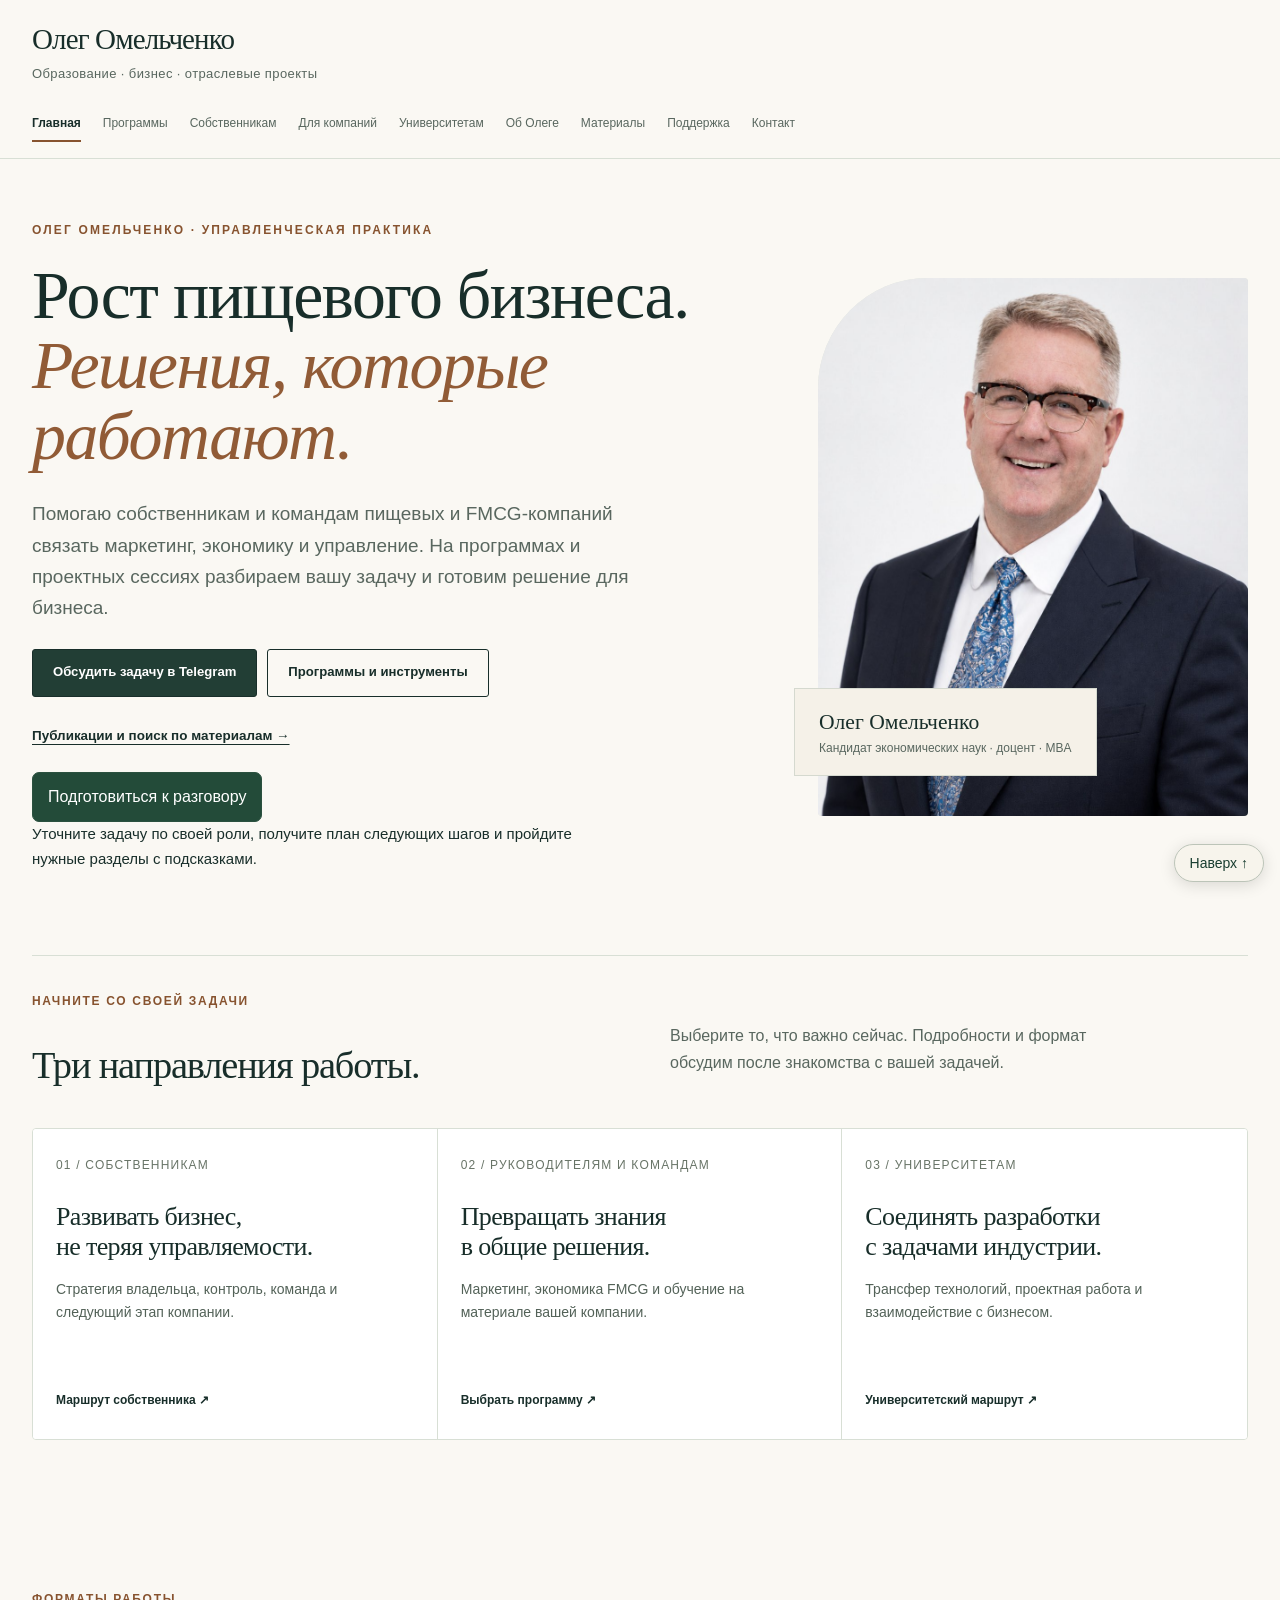
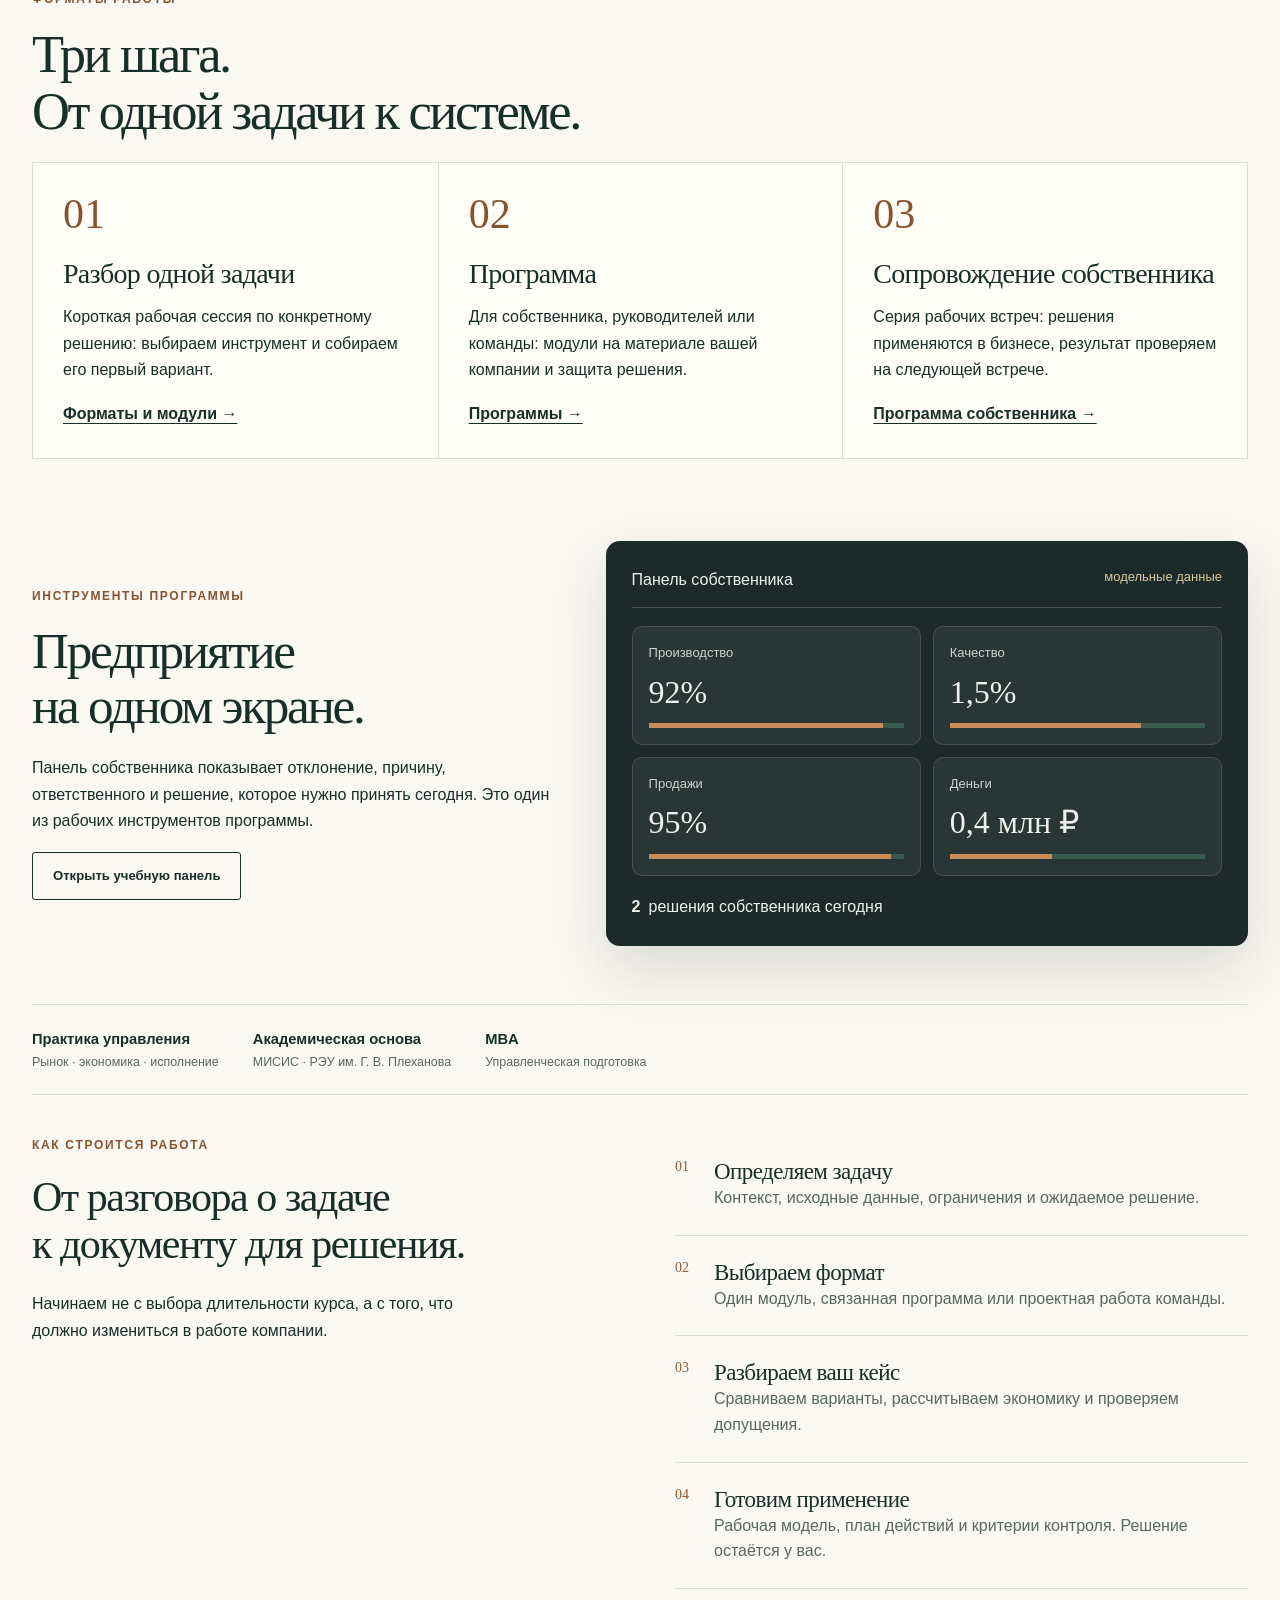
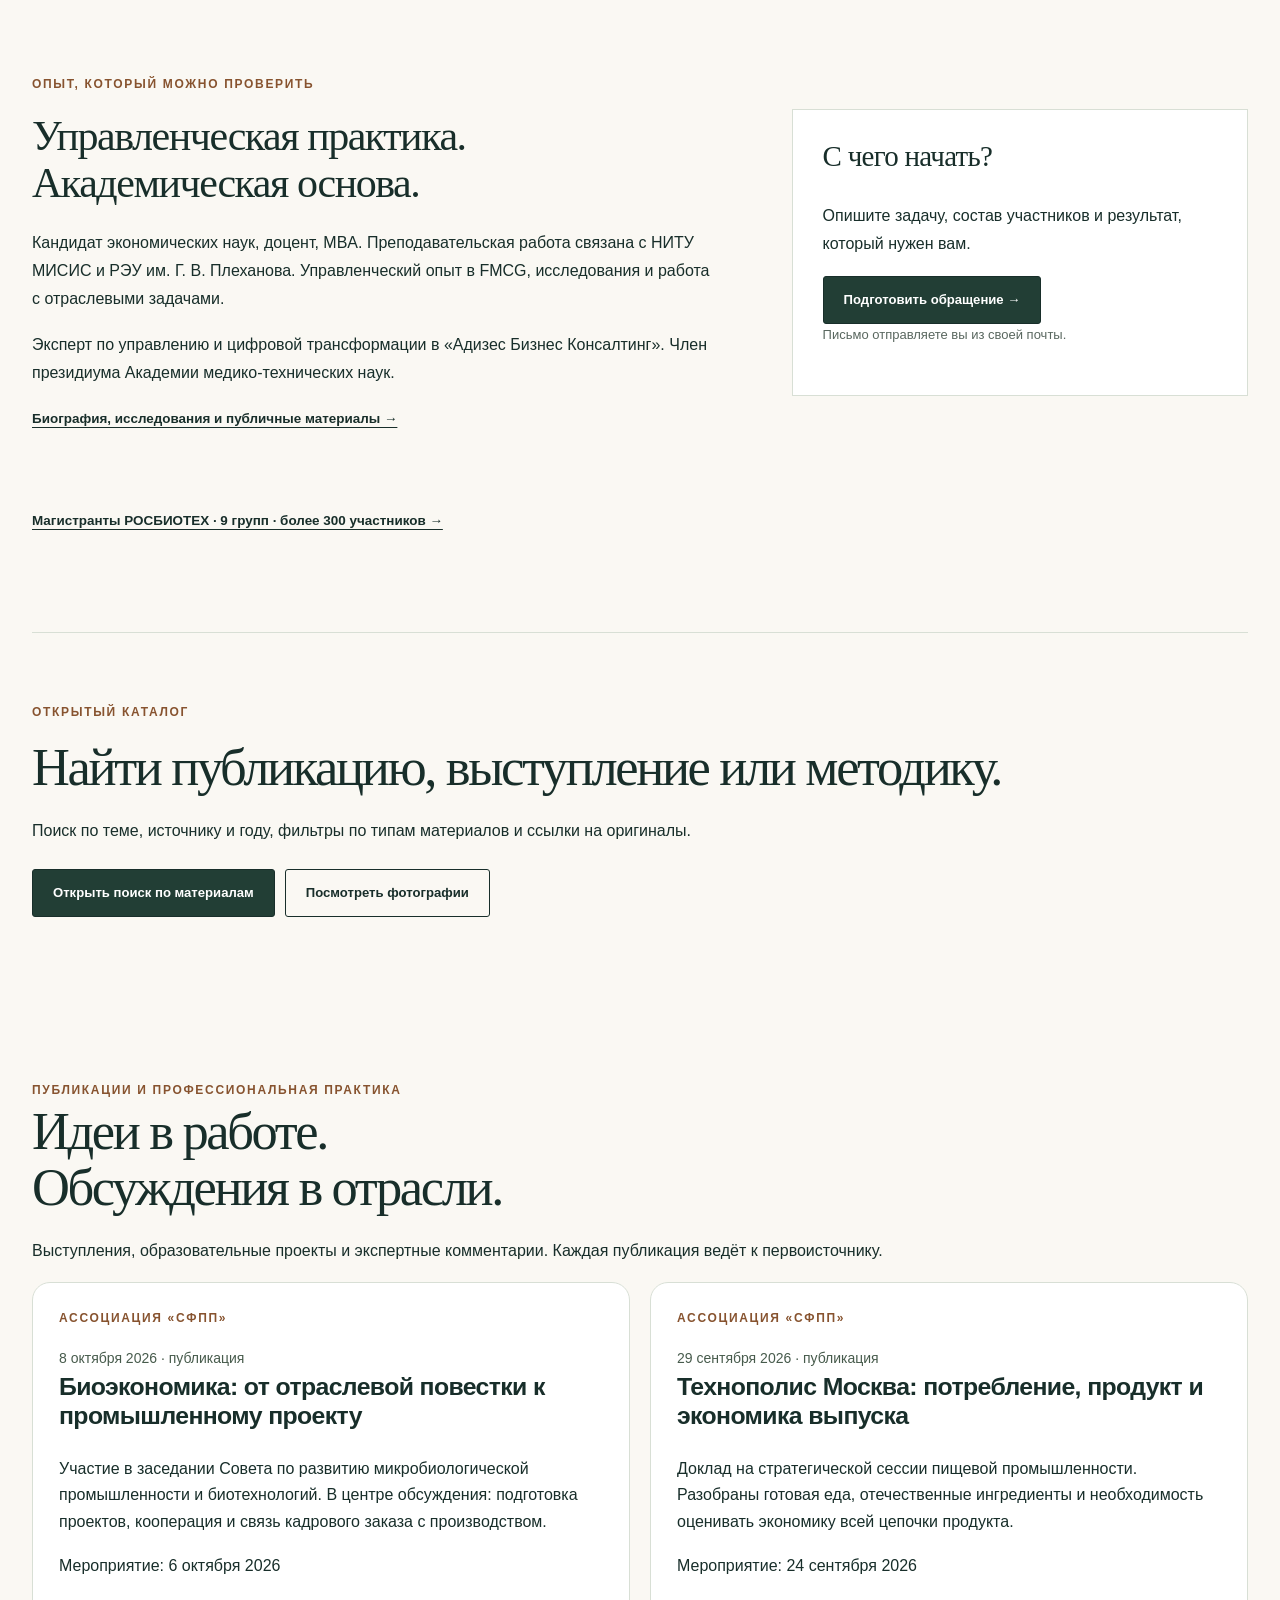
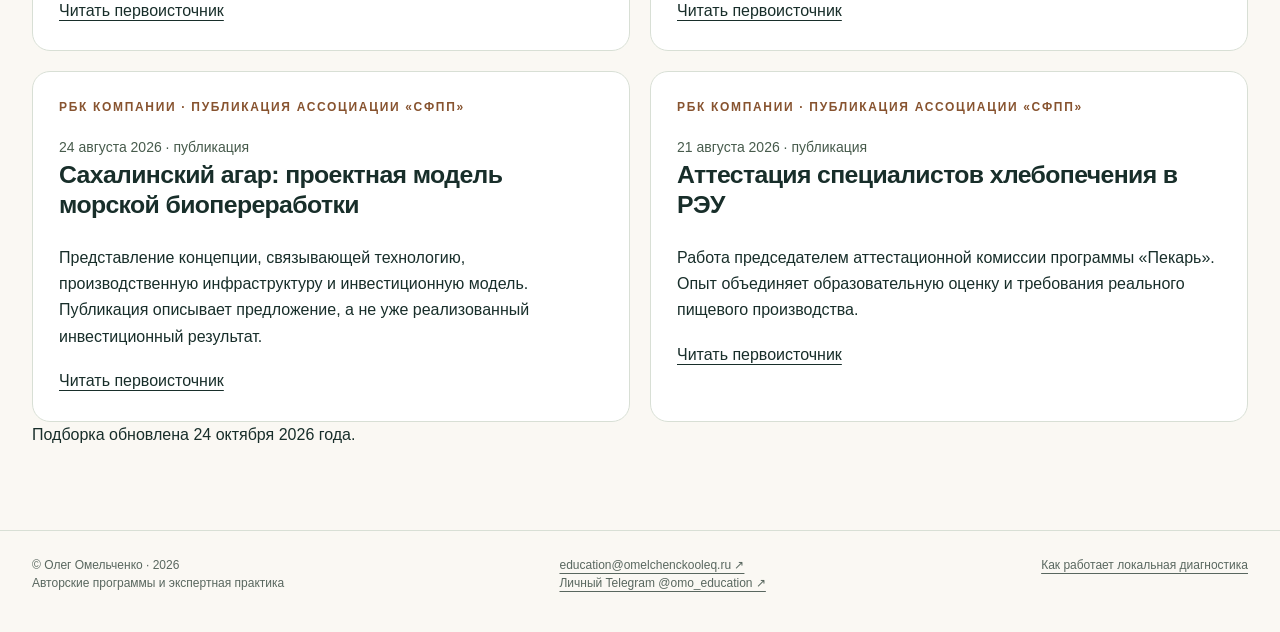
==== commit f63f34e2: "Добавить вкладку «Поддержка» со ссылкой на отраслевую платформу" ====
--- a/index.html
+++ b/index.html
@@ -1,5 +1,5 @@
 <!doctype html>
-<html lang="ru"><head><meta charset="utf-8"><meta http-equiv="Content-Security-Policy" content="default-src 'none'; img-src 'self' data:; script-src 'self' 'sha256-/iaQsk62O3aZW4JkiIwhOZws/cuAUPRYHND4aszjK0s='; style-src 'self' 'sha256-PiMdpWFDPZPQDzWOIoODG87tauHeMpCbQvUzoesbpV0='; connect-src 'none'; font-src 'none'; media-src 'none'; object-src 'none'; base-uri 'none'; form-action 'none'"><style>html{scroll-behavior:auto}body{margin:0}html.enhanced:not(.js) .panel{display:none}html.enhanced:not(.js)[data-page="home"] #home{display:block}html.enhanced:not(.js)[data-page="programs"] #programs{display:block}html.enhanced:not(.js)[data-page="owners"] #owners{display:block}html.enhanced:not(.js)[data-page="companies"] #companies{display:block}html.enhanced:not(.js)[data-page="universities"] #universities{display:block}html.enhanced:not(.js)[data-page="about"] #about{display:block}html.enhanced:not(.js)[data-page="materials"] #materials{display:block}html.enhanced:not(.js)[data-page="contact"] #contact{display:block}
+<html lang="ru"><head><meta charset="utf-8"><meta http-equiv="Content-Security-Policy" content="default-src 'none'; img-src 'self' data:; script-src 'self' 'sha256-KatjUwEftnu1LvQCgjum1gdOxy6vSHtUiW3oFpMQw6k='; style-src 'self' 'sha256-vLQ04eINW5cEdd43kia4ay7szNZbd3O3nUYyYUVcHYg='; connect-src 'none'; font-src 'none'; media-src 'none'; object-src 'none'; base-uri 'none'; form-action 'none'"><style>html{scroll-behavior:auto}body{margin:0}html.enhanced:not(.js) .panel{display:none}html.enhanced:not(.js)[data-page="home"] #home{display:block}html.enhanced:not(.js)[data-page="programs"] #programs{display:block}html.enhanced:not(.js)[data-page="owners"] #owners{display:block}html.enhanced:not(.js)[data-page="companies"] #companies{display:block}html.enhanced:not(.js)[data-page="universities"] #universities{display:block}html.enhanced:not(.js)[data-page="about"] #about{display:block}html.enhanced:not(.js)[data-page="materials"] #materials{display:block}html.enhanced:not(.js)[data-page="podderzhka"] #podderzhka{display:block}html.enhanced:not(.js)[data-page="contact"] #contact{display:block}
 
 html:not(.questionnaire-ready) [data-v8-questionnaire],html:not(.questionnaire-ready) #v8-assessment,html:not(.questionnaire-ready) a[href="#contact/v8-assessment"]{display:none!important}
 html.questionnaire-ready .questionnaire-fallback{display:none}
@@ -12,7 +12,7 @@
 html:not(.module-picker-ready) .module-choice{cursor:default}
 
 html:not(.questionnaire-ready) .v9-hero-launch{display:none!important}
-</style><script>(()=>{'use strict';const root=document.documentElement;root.classList.add('enhanced');const pages=['home','programs','owners','companies','universities','about','materials','contact'];let page='home';function route(){let p=location.hash.slice(1).split('/')[0];if(p!=='main')page=pages.includes(p)?p:'home';root.dataset.page=page;}route();addEventListener('hashchange',route);function closeMenu(focus){const b=document.querySelector('.v9-menu-toggle'),n=document.getElementById('v9-navigation'),h=document.querySelector('header');if(!b||!n||!h)return;b.setAttribute('aria-expanded','false');h.classList.remove('v9-menu-open');n.classList.remove('v9-mobile-open');if(focus)b.focus();}document.addEventListener('click',e=>{const b=e.target.closest('.v9-menu-toggle');if(b){const n=document.getElementById('v9-navigation'),h=document.querySelector('header'),open=b.getAttribute('aria-expanded')!=='true';if(n&&h){b.setAttribute('aria-expanded',String(open));h.classList.toggle('v9-menu-open',open);n.classList.toggle('v9-mobile-open',open);}}else if(e.target.closest('#v9-navigation a')){closeMenu(false);const a=e.target.closest('a'),id=(a.getAttribute('href')||'').split('#')[1];if(id)setTimeout(()=>{const t=document.getElementById(id.split('/').pop());if(t){const h=t.querySelector('h1,h2,h3')||t;h.setAttribute('tabindex','-1');h.focus({preventScroll:true});}},0);}else if(e.target.closest('.back-top'))window.scrollTo({top:0,behavior:matchMedia('(prefers-reduced-motion: reduce)').matches?'auto':'smooth'});});document.addEventListener('keydown',e=>{if(e.key==='Escape'&&document.querySelector('.v9-menu-open'))closeMenu(true);});})();</script><link rel="stylesheet" href="assets/site.css"><meta name="viewport" content="width=device-width,initial-scale=1"><meta name="referrer" content="no-referrer"><meta name="description" content="Авторские программы Олега Омельченко: стратегический маркетинг, управление FMCG-бизнесом, программа собственника и трансфер технологий для университетов."><title>Олег Омельченко | Образование и бизнес</title><meta name="robots" content="index,follow"><link rel="icon" href="[data-uri]"><meta property="og:type" content="website"><meta property="og:locale" content="ru_RU"><meta property="og:title" content="Олег Омельченко | Образование и бизнес"><meta property="og:description" content="Программы, управленческие инструменты и работа с пищевым бизнесом."><meta property="og:image" content="https://omoeducation.online/assets/og-main.jpg"><meta property="og:image:width" content="1200"><meta property="og:image:height" content="630"><meta property="og:image:alt" content="Олег Омельченко. Образование и рост бизнеса"><script src="assets/app-1.js" defer></script><script src="assets/app-2.js" defer></script><script src="assets/app-3.js" defer></script><script src="assets/app-4.js" defer></script><script src="assets/ready.js" defer></script><script src="assets/materials-search.js" defer></script><link rel="canonical" href="https://omoeducation.online/"><meta property="og:url" content="https://omoeducation.online/"></head><body><a class="skip" href="#main">Перейти к содержимому</a><header class="header"><div class="wrap top"><a class="brand" href="#home">Олег Омельченко<small>Образование · бизнес · отраслевые проекты</small></a><button type="button" class="v9-menu-toggle" aria-expanded="false" aria-controls="v9-navigation">Меню</button></div><nav class="wrap nav" data-tabs aria-label="Разделы сайта" id="v9-navigation"><a id="nav-home" href="#home" data-tab="home">Главная</a><a id="nav-programs" href="#programs" data-tab="programs">Программы</a><a id="nav-owners" href="#owners" data-tab="owners">Собственникам</a><a id="nav-companies" href="#companies" data-tab="companies">Для компаний</a><a id="nav-universities" href="#universities" data-tab="universities">Университетам</a><a id="nav-about" href="#about" data-tab="about">Об Олеге</a><a id="nav-materials" href="#materials" data-tab="materials">Материалы</a><a id="nav-contact" href="#contact" data-tab="contact">Контакт</a></nav></header><main id="main"><section class="panel" id="home" aria-labelledby="nav-home"><section class="hero wrap"><div><p class="eyebrow">Олег Омельченко · управленческая практика</p><h1>Рост пищевого бизнеса.<br><span class="accent">Решения, которые работают.</span></h1><p class="lead">Помогаю собственникам и командам пищевых и FMCG-компаний связать маркетинг, экономику и управление. На программах и проектных сессиях разбираем вашу задачу и готовим решение для бизнеса.</p><div class="actions"><a class="button primary" href="https://t.me/omo_education" target="_blank" rel="noopener noreferrer" referrerpolicy="no-referrer">Обсудить задачу в Telegram</a><a class="button" href="#programs">Программы и инструменты</a></div><p id="materials-hero-link"><a class="textlink" href="#materials/materials-search">Публикации и поиск по материалам →</a></p><div class="v9-hero-launch"><button type="button" class="v9-route-trigger" data-v8-questionnaire="">Подготовиться к разговору</button><p>Уточните задачу по своей роли, получите план следующих шагов и пройдите нужные разделы с подсказками.</p></div></div><figure class="portrait-stage" id="portrait-stage"><div class="portrait-card" id="portrait-card"><img src="assets/portrait.jpg" alt="Олег Михайлович Омельченко" width="960" height="1440" loading="eager" decoding="async" fetchpriority="high"></div><figcaption class="portrait-tag"><strong>Олег Омельченко</strong><span>Кандидат экономических наук · доцент · MBA</span></figcaption><div class="portrait-controls"><button class="quiet-button" id="motion-toggle" type="button" aria-pressed="false" hidden>Включить движение</button></div></figure></section><section class="route-section wrap" aria-labelledby="route-heading"><div class="section-intro"><p class="eyebrow">Начните со своей задачи</p><h2 id="route-heading">Три направления работы.</h2><p>Выберите то, что важно сейчас. Подробности и формат обсудим после знакомства с вашей задачей.</p></div><div class="route-grid v10-three">
+</style><script>(()=>{'use strict';const root=document.documentElement;root.classList.add('enhanced');const pages=['home','programs','owners','companies','universities','about','materials','podderzhka','contact'];let page='home';function route(){let p=location.hash.slice(1).split('/')[0];if(p!=='main')page=pages.includes(p)?p:'home';root.dataset.page=page;}route();addEventListener('hashchange',route);function closeMenu(focus){const b=document.querySelector('.v9-menu-toggle'),n=document.getElementById('v9-navigation'),h=document.querySelector('header');if(!b||!n||!h)return;b.setAttribute('aria-expanded','false');h.classList.remove('v9-menu-open');n.classList.remove('v9-mobile-open');if(focus)b.focus();}document.addEventListener('click',e=>{const b=e.target.closest('.v9-menu-toggle');if(b){const n=document.getElementById('v9-navigation'),h=document.querySelector('header'),open=b.getAttribute('aria-expanded')!=='true';if(n&&h){b.setAttribute('aria-expanded',String(open));h.classList.toggle('v9-menu-open',open);n.classList.toggle('v9-mobile-open',open);}}else if(e.target.closest('#v9-navigation a')){closeMenu(false);const a=e.target.closest('a'),id=(a.getAttribute('href')||'').split('#')[1];if(id)setTimeout(()=>{const t=document.getElementById(id.split('/').pop());if(t){const h=t.querySelector('h1,h2,h3')||t;h.setAttribute('tabindex','-1');h.focus({preventScroll:true});}},0);}else if(e.target.closest('.back-top'))window.scrollTo({top:0,behavior:matchMedia('(prefers-reduced-motion: reduce)').matches?'auto':'smooth'});});document.addEventListener('keydown',e=>{if(e.key==='Escape'&&document.querySelector('.v9-menu-open'))closeMenu(true);});})();</script><link rel="stylesheet" href="assets/site.css"><meta name="viewport" content="width=device-width,initial-scale=1"><meta name="referrer" content="no-referrer"><meta name="description" content="Авторские программы Олега Омельченко: стратегический маркетинг, управление FMCG-бизнесом, программа собственника и трансфер технологий для университетов."><title>Олег Омельченко | Образование и бизнес</title><meta name="robots" content="index,follow"><link rel="icon" href="[data-uri]"><meta property="og:type" content="website"><meta property="og:locale" content="ru_RU"><meta property="og:title" content="Олег Омельченко | Образование и бизнес"><meta property="og:description" content="Программы, управленческие инструменты и работа с пищевым бизнесом."><meta property="og:image" content="https://omoeducation.online/assets/og-main.jpg"><meta property="og:image:width" content="1200"><meta property="og:image:height" content="630"><meta property="og:image:alt" content="Олег Омельченко. Образование и рост бизнеса"><script src="assets/app-1.js" defer></script><script src="assets/app-2.js" defer></script><script src="assets/app-3.js" defer></script><script src="assets/app-4.js" defer></script><script src="assets/ready.js" defer></script><script src="assets/materials-search.js" defer></script><link rel="canonical" href="https://omoeducation.online/"><meta property="og:url" content="https://omoeducation.online/"></head><body><a class="skip" href="#main">Перейти к содержимому</a><header class="header"><div class="wrap top"><a class="brand" href="#home">Олег Омельченко<small>Образование · бизнес · отраслевые проекты</small></a><button type="button" class="v9-menu-toggle" aria-expanded="false" aria-controls="v9-navigation">Меню</button></div><nav class="wrap nav" data-tabs aria-label="Разделы сайта" id="v9-navigation"><a id="nav-home" href="#home" data-tab="home">Главная</a><a id="nav-programs" href="#programs" data-tab="programs">Программы</a><a id="nav-owners" href="#owners" data-tab="owners">Собственникам</a><a id="nav-companies" href="#companies" data-tab="companies">Для компаний</a><a id="nav-universities" href="#universities" data-tab="universities">Университетам</a><a id="nav-about" href="#about" data-tab="about">Об Олеге</a><a id="nav-materials" href="#materials" data-tab="materials">Материалы</a><a id="nav-podderzhka" href="#podderzhka" data-tab="podderzhka">Поддержка</a><a id="nav-contact" href="#contact" data-tab="contact">Контакт</a></nav></header><main id="main"><section class="panel" id="home" aria-labelledby="nav-home"><section class="hero wrap"><div><p class="eyebrow">Олег Омельченко · управленческая практика</p><h1>Рост пищевого бизнеса.<br><span class="accent">Решения, которые работают.</span></h1><p class="lead">Помогаю собственникам и командам пищевых и FMCG-компаний связать маркетинг, экономику и управление. На программах и проектных сессиях разбираем вашу задачу и готовим решение для бизнеса.</p><div class="actions"><a class="button primary" href="https://t.me/omo_education" target="_blank" rel="noopener noreferrer" referrerpolicy="no-referrer">Обсудить задачу в Telegram</a><a class="button" href="#programs">Программы и инструменты</a></div><p id="materials-hero-link"><a class="textlink" href="#materials/materials-search">Публикации и поиск по материалам →</a></p><div class="v9-hero-launch"><button type="button" class="v9-route-trigger" data-v8-questionnaire="">Подготовиться к разговору</button><p>Уточните задачу по своей роли, получите план следующих шагов и пройдите нужные разделы с подсказками.</p></div></div><figure class="portrait-stage" id="portrait-stage"><div class="portrait-card" id="portrait-card"><img src="assets/portrait.jpg" alt="Олег Михайлович Омельченко" width="960" height="1440" loading="eager" decoding="async" fetchpriority="high"></div><figcaption class="portrait-tag"><strong>Олег Омельченко</strong><span>Кандидат экономических наук · доцент · MBA</span></figcaption><div class="portrait-controls"><button class="quiet-button" id="motion-toggle" type="button" aria-pressed="false" hidden>Включить движение</button></div></figure></section><section class="route-section wrap" aria-labelledby="route-heading"><div class="section-intro"><p class="eyebrow">Начните со своей задачи</p><h2 id="route-heading">Три направления работы.</h2><p>Выберите то, что важно сейчас. Подробности и формат обсудим после знакомства с вашей задачей.</p></div><div class="route-grid v10-three">
 <a class="route-tile" href="#owners"><span class="route-no">01 / Собственникам</span><h3>Развивать бизнес,<br>не теряя управляемости.</h3><p>Стратегия владельца, контроль, команда и следующий этап компании.</p><span class="route-link">Маршрут собственника ↗</span></a>
 <a class="route-tile" href="#programs"><span class="route-no">02 / Руководителям и командам</span><h3>Превращать знания<br>в общие решения.</h3><p>Маркетинг, экономика FMCG и обучение на материале вашей компании.</p><span class="route-link">Выбрать программу ↗</span></a>
 <a class="route-tile" href="#universities"><span class="route-no">03 / Университетам</span><h3>Соединять разработки<br>с задачами индустрии.</h3><p>Трансфер технологий, проектная работа и взаимодействие с бизнесом.</p><span class="route-link">Университетский маршрут ↗</span></a>
@@ -31,4 +31,4 @@
 <p>Эта практика включала централизацию функций, модернизацию производств и запуск нового завода. Руководя ФТД «Царицыно» в качестве генерального директора, я работал с торговым и логистическим контуром. Такой опыт помогает связывать стратегию, финансовые решения и ежедневную операционную работу.</p>
 <p>Коммерциализацией разработок и взаимодействием науки с бизнесом я занимался как директор Центра коммерциализации и трансфера технологий РОСБИОТЕХ, координируя исследовательские команды и индустриальные задачи. Я эксперт по управлению и цифровой трансформации в «Адизес Бизнес Консалтинг».</p>
 <p>Преподаю как доцент кафедры цифрового менеджмента и инноватики НИТУ МИСИС и по совместительству как доцент кафедры пищевых технологий и биоинженерии РЭУ им. Г. В. Плеханова. Мой международный образовательный опыт включает руководство африканским направлением гранта и открытие центров образования.</p>
-<p>Как исполнительный вице-президент Ассоциации СФПП я соединяю отраслевую экспертизу, образовательные задачи и развитие проектов. Я также член президиума Академии медико-технических наук.</p></section></div><div class="two section" id="about-experience"><div><h2>Бизнес.<br>Образование. Наука.</h2><p>Кандидат экономических наук, доцент. Опыт управления группами компаний в пищевой промышленности: исполнительный директор, председатель советов директоров предприятий группы, член совета директоров. В Русской продовольственной компании: до 12 предприятий; в группе компаний DeLavant: шесть предприятий, включая аграрные, мельнично-элеваторные и транспортно-логистические активы.</p><p>MBA, Loyola University Chicago, 2009. Бизнес-школа сегодня известна как Quinlan School of Business.</p><p>Преподавательская работа в НИТУ МИСИС и РЭУ им. Г. В. Плеханова связана с задачами реального бизнеса. В программах соединяются стратегический маркетинг, управление FMCG, бюджетирование, развитие команды и коммерциализация технологий.</p><ul class="bio-list"><li><b>MBA</b><span>Master of Business Administration, Loyola University Chicago, 2009: управленческое образование.</span></li><li><b>Преподавание и разработка программ</b><span>Кейс-сессии, проектная работа и разбор решений на материале компании.</span></li><li><b>Трансфер технологий</b><span>От научной разработки и запроса индустрии до пилота, модели сотрудничества и применения.</span></li></ul></div><aside class="passport"><p class="eyebrow">Академическая и отраслевая работа</p><h3>Связь бизнеса и университетов</h3><p>Работа с отраслевой повесткой, исследовательскими командами и профессиональным сообществом.</p><p>Эксперт по управлению и цифровой трансформации в «Адизес Бизнес Консалтинг». Член президиума Академии медико-технических наук.</p><a class="external" href="https://misis.ru/files/-/c41f7d97d87ace67ae1c7713a5dcb28d/mlk-26.pdf" target="_blank" rel="noopener noreferrer" referrerpolicy="no-referrer">Персональная карточка МИСИС · PDF <span aria-hidden="true">↗</span></a></aside></div><section class="section" id="about-approach"><p class="eyebrow">Авторские подходы</p><h2>От концепции<br>к управленческому решению.</h2><p class="lead">Исследования формируют основу прикладных инструментов: диагностики, выбора сценария, согласования функций и развития компетенций.</p><div class="method-grid"><article class="card"><p class="eyebrow">Корпоративное управление</p><h3>Управление группой компаний</h3><p>Методология управления интегрированными корпоративными образованиями связывает структуру группы, финансовую логику, операционную модель и цифровую среду.</p><div class="result-line"><b>Прикладная задача:</b> увидеть разрывы ответственности, согласовать показатели и выстроить общий ритм принятия решений.</div><p class="method-deposit-link"><a href="https://xn--e1axe4b.xn--h1apes.xn--p1ai/object?id=a6bd89b6e326c27caffe36bc2d1c1b20332196a8d811d1be1fdc414f73c408c7&amp;channel=media" target="_blank" rel="noopener noreferrer" referrerpolicy="no-referrer">Карточка депонирования в РЦИС ↗</a></p></article><article class="card"><p class="eyebrow">Развитие отрасли</p><h3>Реконфигурация пищевого бизнеса</h3><p>Исследование того, как меняются портфель, производственный контур, сырьевые связи и каналы сбыта в условиях низкой маржинальности.</p><div class="result-line"><b>Прикладная задача:</b> сопоставить сценарии развития по экономике, ресурсам и ограничениям реализации.</div><p class="method-deposit-link"><a href="https://xn--e1axe4b.xn--h1apes.xn--p1ai/object?id=cb56f94427f74abf82498a15d45ae14ff3a651351417e4b6ed581f945f58ea6b&amp;channel=media" target="_blank" rel="noopener noreferrer" referrerpolicy="no-referrer">Карточка депонирования в РЦИС ↗</a></p></article><article class="card"><p class="eyebrow">Компетенции</p><h3>Развитие управленческих компетенций</h3><p>Авторский исследовательский подход к адаптивному управлению компетенциями и скорости освоения профессиональных задач.</p><div class="result-line"><b>Прикладная задача:</b> связать требования изменений с подготовкой команды и практикой применения новых инструментов.</div><p class="method-deposit-link"><a href="https://xn--e1axe4b.xn--h1apes.xn--p1ai/object?id=cb56f94427f74abf82498a15d45ae14ff3a651351417e4b6ed581f945f58ea6b&amp;channel=media" target="_blank" rel="noopener noreferrer" referrerpolicy="no-referrer">Карточка депонирования в РЦИС ↗</a></p></article></div><div class="two implementation"><div><h3>Как концепции становятся рабочими инструментами</h3><p>Задача компании переводится в модель решения: что меняем, на каких данных, кто отвечает и как проверяем результат. На сессии команда разбирает альтернативы, собирает рабочий документ и готовит его применение.</p></div><ul class="small-list"><li>В стратегии: карта выбора, сценарии и портфель инициатив</li><li>В коммерции: приоритеты клиентов, каналов и ассортимента, экономика роста</li><li>В управлении: модель ответственности, бюджетные ориентиры и план-факт</li><li>В обучении: реальный кейс, критерии качества решения и план действий</li></ul></div><p class="fine">Карточки РЦИС фиксируют сведения о депонированных объектах: управление ИКО и авторский комплекс реконфигурации с методологией PACE/HLRM. Это не патенты и не независимая оценка эффективности.</p></section><section class="section" id="research-works"><p class="eyebrow">Исследовательская работа</p><h2>Исследовательские работы</h2><div class="cards"><article class="card manuscript-card"><span class="pill">Монография · исследовательская основа</span><div class="v10-manuscript-title"><p class="manuscript-author">Олег Омельченко</p><h3>Методология управления интегрированными корпоративными образованиями в промышленности</h3></div><p class="manuscript-caption">Исследовательская основа авторского подхода. Библиографические сведения доступны в официальном профиле МИСИС.</p><p>Теоретические основы, инструментарий и практика применения подходов к управлению группами компаний в условиях цифровой трансформации.</p></article><article class="card manuscript-card"><span class="pill">Монография · исследовательская основа</span><div class="v10-manuscript-title"><p class="manuscript-author">Олег Омельченко</p><h3>Экономика и управление реконфигурацией хлебопекарной отрасли России</h3></div><p class="manuscript-caption">Исследовательская основа авторского подхода. Библиографические сведения доступны в официальном профиле МИСИС.</p><p>Структурные изменения отрасли, экономика производств, компетенции и инструменты выбора направлений развития.</p></article></div><div class="research-feature"><span class="pill">Кандидатская диссертация · защищена</span><h3>Формирование системы управления интегрированными корпоративными образованиями</h3><p>Воронежский государственный университет инженерных технологий. Воронеж, 2014. Специальность 08.00.05 «Экономика и управление народным хозяйством».</p><p>Исследование посвящено совершенствованию управления интегрированными предприятиями зерноперерабатывающей промышленности.</p><a class="external" href="https://search.rsl.ru/ru/record/01005551965" target="_blank" rel="noopener noreferrer" referrerpolicy="no-referrer">Автореферат в каталоге Российской государственной библиотеки <span aria-hidden="true">↗</span></a></div></section><span id="about/publications" class="native-anchor"></span><section class="section" id="publications"><p class="eyebrow">Научные публикации</p><h2>Исследования,<br>которые можно прочитать.</h2><article class="publication"><div><span class="pill">Опубликовано · 2026</span><h3>Интегральный риск-индекс неформальных групп компаний как инструмент корпоративной диагностики в FMCG-секторе</h3><p>О.М. Омельченко. Вестник Российского экономического университета имени Г. В. Плеханова. 2026. Т. 23. № 5. С. 267-273. DOI: 10.21686/2413-2829-2026-5-267-273.</p></div><div><a class="external" href="https://vest.rea.ru/jour/article/download/2912/1588" target="_blank" rel="noopener noreferrer" referrerpolicy="no-referrer">Читать статью на сайте журнала <span aria-hidden="true">↗</span></a> <a href="https://doi.org/10.21686/2413-2829-2026-5-267-273" target="_blank" rel="noopener noreferrer" referrerpolicy="no-referrer">DOI статьи ↗</a></div></article><div id="author-results"><h3>Публикации и авторские результаты</h3><p>По данным автора: 59 публикаций в eLIBRARY, 3 патента на изобретения и 1 авторское свидетельство. Общие числа не являются счётчиком этого каталога.</p><p>Ниже представлены отдельные материалы с доступными ссылками. Патентные документы, регистрация программы и депонирование методик относятся к разным видам результатов.</p><p>В официальном профиле МИСИС отдельно приведено свидетельство о государственной регистрации программы для ЭВМ № 2026616905 от 12.03.2026 «Определение параметров реактивного фильтра для машины по упаковке хлебобулочных изделий». Соавторы: В. А. Борисов, Е. И. Битус, О. М. Омельченко, В. В. Шипилов.</p><p><a class="textlink" href="#materials/materials-search">Открыть каталог публикаций и документов →</a></p><p><a class="external" href="https://elibrary.ru/" target="_blank" rel="noopener noreferrer" referrerpolicy="no-referrer">Научная электронная библиотека eLIBRARY ↗</a> · <a class="external" href="https://misis.ru/files/-/c41f7d97d87ace67ae1c7713a5dcb28d/mlk-26.pdf" target="_blank" rel="noopener noreferrer" referrerpolicy="no-referrer">Библиографические сведения в профиле МИСИС ↗</a></p></div><p class="fine">Темы публикаций: корпоративное управление, экономика пищевой промышленности, диагностика рисков и трансфер технологий.</p></section><span id="about/rosbiotech-masters" class="native-anchor"></span><section class="section" id="rosbiotech-masters" aria-labelledby="rosbiotech-masters-title"><article class="v10-teaching-case"><p class="eyebrow">РОСБИОТЕХ · управленческая магистратура</p><h2 id="rosbiotech-masters-title">Управленческая магистратура:<br>девять групп, более 300 участников</h2><p>В магистратуре РОСБИОТЕХ я вёл полный курс управления для девяти групп. В рамках этой преподавательской работы обучение прошли более 300 магистрантов: управленцев Москвы и Московской области.</p><p>Этот опыт помогает строить обучение для зрелой аудитории: связывать теорию с управленческой задачей, разбирать решения и доводить их до понятного рабочего результата.</p><p class="fine">Данные о группах и числе участников приведены по моему опыту преподавания.</p></article></section><span id="about/activity-gallery" class="native-anchor"></span><section id="activity-gallery" class="section"><h2>Рабочие встречи и международный диалог</h2><p class="lead">Мой международный опыт включает руководство африканским направлением гранта «Центры открытого образования»: создание центров и запуск образовательных и деловых программ в ЮАР, Зимбабве, Намибии и Ботсване.</p><a href="https://misis.ru/files/-/c41f7d97d87ace67ae1c7713a5dcb28d/mlk-26.pdf" target="_blank" rel="noopener noreferrer" referrerpolicy="no-referrer">Проект и моя роль в официальном профиле МИСИС · PDF</a><h3>В аудитории и на отраслевых площадках</h3><div class="photo-grid"><figure class="photo-card"><img src="assets/event-01.jpg" alt="Форум технологического развития" width="800" height="533" loading="lazy" decoding="async"><figcaption><strong>Форум технологического развития</strong><span>Мосиннокластер × РБК</span></figcaption></figure><figure class="photo-card"><img src="assets/event-02.jpg" alt="«Будущее ритейла. Мнение регулятора»" width="800" height="533" loading="lazy" decoding="async"><figcaption><strong>Будущее ритейла. Мнение регулятора</strong><span>Отраслевая панель · Роскачество</span></figcaption></figure><figure class="photo-card"><img src="assets/event-03.jpg" alt="Modern Bakery Moscow" width="800" height="533" loading="lazy" decoding="async"><figcaption><strong>Modern Bakery Moscow</strong><span>Подготовка кадров для отрасли</span></figcaption></figure><figure class="photo-card"><img src="assets/event-04.jpg" alt="Прямой эфир на ОТР" width="800" height="582" loading="lazy" decoding="async"><figcaption><strong>Прямой эфир на ОТР</strong><span>Разговор о качестве хлеба</span></figcaption></figure><figure class="photo-card"><img src="assets/event-05.jpg" alt="Интервью для СМИ" width="800" height="533" loading="lazy" decoding="async"><figcaption><strong>Интервью для СМИ</strong><span>Отраслевые медиа</span></figcaption></figure><figure class="photo-card"><img src="assets/event-06.jpg" alt="Международная конференция" width="800" height="696" loading="lazy" decoding="async"><figcaption><strong>Международная конференция</strong><span>Продовольственный суверенитет · Эфиопия</span></figcaption></figure></div></section><section class="section methodology" id="methodology"><p class="eyebrow">Как читать материалы</p><h2>Практика, модели и источники</h2><p>Учебные модели и примеры показывают способ рассуждения. Их результаты зависят от исходных допущений и требуют проверки на данных конкретной компании. Описания моего опыта основаны на моей профессиональной практике; внешние материалы сопровождаются ссылками на первоисточники.</p><p>Программы являются авторскими. Упоминания университетов, компаний и профессиональных организаций описывают опыт и контекст работы. Отдельное партнёрство, представительство, аккредитация или сертификация требуют самостоятельного основания.</p></section></div></section><section class="panel" id="materials" aria-labelledby="nav-materials"><div class="wrap"><div class="pagehead"><p class="eyebrow">Материалы и выступления</p><h1>Публикации, исследования<br><span class="accent">и профессиональная практика.</span></h1><p class="lead">Каталог материалов с прямыми ссылками: отраслевые публикации, интервью, научные работы, программы событий, официальные профили и авторские методики. Права на исходные материалы сохраняются у их владельцев.</p><p><a class="textlink" href="#about/activity-gallery">Фотографии выступлений и рабочих встреч →</a></p></div><span id="materials/materials-search" class="native-anchor"></span><div class="materials-search" id="materials-search" role="search" aria-labelledby="materials-search-heading"><h2 id="materials-search-heading">Поиск по материалам</h2><p id="materials-search-instructions">Введите тему, название, источник или год публикации. Несколько слов уточняют запрос; тип материала можно выбрать отдельно. Поиск работает только по этому каталогу и не отправляет запросы внешним сервисам.</p><div class="materials-search-fields"><label for="materials-query">Что найти<input id="materials-query" type="search" placeholder="Например, хлеб, биоэкономика или управление" maxlength="200" aria-describedby="materials-search-instructions" aria-controls="materials-catalog" disabled></label><label for="materials-kind">Тип материала<select id="materials-kind" aria-controls="materials-catalog" disabled><option value="all">Все материалы</option><option value="media">СМИ и отраслевые публикации (27)</option><option value="interview">Интервью и видео (3)</option><option value="scientific_article">Научные публикации (11)</option><option value="event_program">Программы событий (3)</option><option value="profile">Профили и идентификаторы (3)</option><option value="method_deposit">Методики и депонирование (2)</option><option value="patent">Патентные документы (3)</option><option value="association_news">Новости ассоциации (8)</option></select></label><button type="button" class="button" id="materials-reset" disabled>Сбросить поиск</button></div><p class="materials-search-help">После загрузки сценария поиск станет доступен. Если JavaScript выключен или сценарий не загрузился, все материалы остаются ниже; можно использовать поиск браузера.</p></div><p class="materials-screen-count" id="materials-count" role="status" aria-live="polite" aria-atomic="true">Материалов в каталоге: 60.</p><p id="materials-empty" hidden>По этому запросу ничего не найдено. Измените слова, выберите другой тип или сбросьте поиск.</p><p class="materials-print-note">Печатная версия включает весь каталог, независимо от экранного поиска.</p><p class="fine">СМИ и отраслевые публикации: 27 · Интервью и видео: 3 · Научные публикации: 11 · Программы событий: 3 · Профили и идентификаторы: 3 · Методики и депонирование: 2 · Патентные документы: 3 · Новости ассоциации: 8. Это разные виды материалов, а не число независимых упоминаний в СМИ и не полный список научных работ.</p><p class="fine" id="materials-source-scope">Каталог дополнен 26 октября 2026 года. Новости Ассоциации выделены отдельно от материалов о личном участии. Даты относятся к публикациям, а не к стажу или числу мероприятий. Ссылки РБК сопоставлены с каталогом Ассоциации и поисковым индексом; описания приведены по прочитанным первоисточникам СФПП.</p><div class="cards" id="materials-catalog"><article class="card material-entry" data-material-id="media01" data-material-kind="media" data-keywords="Олег Омельченко, исполнительный вице-президент СФПП, модератор с Игорем Никитиным"><p class="eyebrow">СМИ и отраслевые публикации</p><p class="fine"><time datetime="2026-09-23">2026-09-23</time> · Ассоциация СФПП</p><h3>Ассоциация СФПП обсудила на Биоэкономике-2026 путь биотехнологий к рынку</h3><p>Участие в дискуссии о переходе пищевых биотехнологий от исследования к промышленному внедрению.</p><a class="external" href="https://sfpp.ru/novosti/assocziacziya-sfpp-obsudila-na-bioekonomike-2026-put-biotehnologij-k-rynku/" target="_blank" rel="noopener noreferrer" referrerpolicy="no-referrer">Открыть источник <span aria-hidden="true">↗</span></a><p class="fine material-extra-source"><a href="https://companies.rbc.ru/news/FZDlmtwKSe/assotsiatsiya-sfpp-na-bioekonomike-2026-put-biotehnologij-k-ryinku/" target="_blank" rel="noopener noreferrer" referrerpolicy="no-referrer" class="external">РБК: публикация по теме · 2026-09-21 ↗</a></p></article><article class="card material-entry" data-material-id="media02" data-material-kind="media" data-keywords="Олег Михайлович Омельченко, СФПП, РЭУ и МИСИС; модератор"><p class="eyebrow">СМИ и отраслевые публикации</p><p class="fine"><time datetime="2026-09-28">2026-09-28</time> · Ассоциация СФПП</p><h3>Не усложнять, а масштабировать: СФПП о будущем функционального питания</h3><p>Выступление о практических условиях масштабирования функциональных продуктов и подтверждения их свойств.</p><a class="external" href="https://sfpp.ru/novosti/ne-uslozhnyat-a-masshtabirovat-sfpp-o-budushhem-funkczionalnogo-pitaniya/" target="_blank" rel="noopener noreferrer" referrerpolicy="no-referrer">Открыть источник <span aria-hidden="true">↗</span></a><p class="fine material-extra-source"><a href="https://sfpp.ru/novosti/sfpp-obedinila-biznes-i-ekspertov-v-sfere-funkczionalnogo-pitaniya/" target="_blank" rel="noopener noreferrer" referrerpolicy="no-referrer" class="external">СФПП: кооперация на ЗОЖ-Экспо · 2026-09-29 ↗</a></p><p class="fine material-extra-source"><a href="https://companies.rbc.ru/news/bpTpeyvITf/sfpp-obedinila-biznes-i-ekspertov-v-sfere-funktsionalnogo-pitaniya/" target="_blank" rel="noopener noreferrer" referrerpolicy="no-referrer" class="external">РБК: кооперация на ЗОЖ-Экспо · 2026-09-29 ↗</a></p><p class="fine material-extra-source"><a href="https://companies.rbc.ru/news/hyrwdOwfmI/ne-uslozhnyat-a-masshtabirovat-sfpp-o-buduschem-funktsionalnogo-pitaniya/" target="_blank" rel="noopener noreferrer" referrerpolicy="no-referrer" class="external">РБК: публикация по теме · 2026-09-28 ↗</a></p></article><article class="card material-entry" data-material-id="media03" data-material-kind="media" data-keywords="Олег Омельченко, исполнительный вице-президент, доклад о трендах отрасли"><p class="eyebrow">СМИ и отраслевые публикации</p><p class="fine"><time datetime="2026-09-29">2026-09-29</time> · Ассоциация СФПП</p><h3>СФПП: тренды пищевой промышленности на стратегической сессии в Москве</h3><p>Доклад о связи потребительских запросов, технологий производства и экономики пищевых продуктов.</p><a class="external" href="https://sfpp.ru/novosti/sfpp-trendy-pishhevoj-promyshlennosti-na-strategicheskoj-sessii-v-moskve/" target="_blank" rel="noopener noreferrer" referrerpolicy="no-referrer">Открыть источник <span aria-hidden="true">↗</span></a><p class="fine material-extra-source"><a href="https://companies.rbc.ru/news/eSDq6gs9SR/sfpp-trendyi-pischevoj-promyishlennosti-na-strategicheskoj-sessii-v-moskve/" target="_blank" rel="noopener noreferrer" referrerpolicy="no-referrer" class="external">РБК: публикация по теме · 2026-09-29 ↗</a></p></article><article class="card material-entry" data-material-id="media04" data-material-kind="media" data-keywords="Олег Омельченко, исполнительный вице-президент, участник заседания"><p class="eyebrow">СМИ и отраслевые публикации</p><p class="fine"><time datetime="2026-10-08">2026-10-08</time> · Ассоциация СФПП</p><h3>СФПП участвовала в обсуждении хода нацпроекта Биоэкономика на БИОПРОМ</h3><p>Комментарий о подготовке проектов биоэкономики, промышленной кооперации и необходимых компетенциях.</p><a class="external" href="https://sfpp.ru/novosti/sfpp-uchastvovala-v-obsuzhdenii-hoda-naczproekta-bioekonomika-na-bioprom/" target="_blank" rel="noopener noreferrer" referrerpolicy="no-referrer">Открыть источник <span aria-hidden="true">↗</span></a><p class="fine material-extra-source"><a href="https://companies.rbc.ru/news/PeT7IjsXM3/sfpp-uchastvovala-v-obsuzhdenii-hoda-natsproekta-bioekonomika-na-bioprom/" target="_blank" rel="noopener noreferrer" referrerpolicy="no-referrer" class="external">РБК: публикация по теме · 2026-10-08 ↗</a></p></article><article class="card material-entry" data-material-id="media05" data-material-kind="media" data-keywords="Олег Михайлович Омельченко, СФПП, доклад Сахалинский агар"><p class="eyebrow">СМИ и отраслевые публикации</p><p class="fine"><time datetime="2026-08-21">2026-08-21</time> · ТПП Сахалинской области</p><h3>Совместное заседание комитетов ТПП РФ и Сахалинской области о морских биоресурсах</h3><p>Представление проекта морской биопереработки и модели взаимодействия его участников.</p><a class="external" href="https://sakhalin.tpprf.ru/ru/news/614631/" target="_blank" rel="noopener noreferrer" referrerpolicy="no-referrer">Открыть источник <span aria-hidden="true">↗</span></a></article><article class="card material-entry" data-material-id="media06" data-material-kind="media" data-keywords="Олег Омельченко, директор центра РОСБИОТЕХ, шеф-редактор Хлебопечения России"><p class="eyebrow">СМИ и отраслевые публикации</p><p class="fine"><time datetime="2025-04-30">2025-04-30</time> · Сфера Медиагруппа</p><h3>Эксперт предложил создать компанию с госучастием для развития экспорта замороженного хлеба</h3><p>Экспертный комментарий о производственных и организационных условиях экспорта замороженной хлебной продукции.</p><a class="external" href="https://sfera.fm/news/konditerskaya/ekspert-predlozhil-sozdat-kompaniyu-s-gosuchastiem-dlya-razvitiya-eksporta-zamorozhennogo-khleba" target="_blank" rel="noopener noreferrer" referrerpolicy="no-referrer">Открыть источник <span aria-hidden="true">↗</span></a></article><article class="card material-entry" data-material-id="media07" data-material-kind="media" data-keywords="Олег Омельченко, директор центра коммерциализации и трансфера технологий РОСБИОТЕХ"><p class="eyebrow">СМИ и отраслевые публикации</p><p class="fine">Союз производителей продукции на растительной основе</p><h3>РОСБИОТЕХ укрепляет российско-китайское сотрудничество в сфере пищевой промышленности</h3><p>Участие в переговорах о совместных лабораториях, стандартах и адаптации пищевых технологий.</p><a class="external" href="https://pbfoods.ru/press-center/tpost/nrd03tp4u1-rosbioteh-ukreplyaet-rossiisko-kitaiskoe" target="_blank" rel="noopener noreferrer" referrerpolicy="no-referrer">Открыть источник <span aria-hidden="true">↗</span></a></article><article class="card material-entry" data-material-id="media08" data-material-kind="media" data-keywords="Олег Михайлович Омельченко, исполнительный вице-президент и докладчик"><p class="eyebrow">СМИ и отраслевые публикации</p><p class="fine"><time datetime="2026-07-05">2026-07-05</time> · Ассоциация СФПП</p><h3>ГК Империум и Союз СФПП обсудили тренды функционального питания</h3><p>Доклад о развитии функционального питания и возможностях отечественных производителей.</p><a class="external" href="https://sfpp.ru/novosti/gk-imperium-i-soyuz-sfpp-obsudili-trendy-funkczionalnogo-pitaniya/" target="_blank" rel="noopener noreferrer" referrerpolicy="no-referrer">Открыть источник <span aria-hidden="true">↗</span></a><p class="fine material-extra-source"><a href="https://companies.rbc.ru/news/V3c4xMXc3M/gk-imperium-i-soyuz-sfpp-obsudili-trendyi-funktsionalnogo-pitaniya/" target="_blank" rel="noopener noreferrer" referrerpolicy="no-referrer" class="external">РБК: публикация по теме · 2026-07-13 ↗</a></p></article><article class="card material-entry" data-material-id="media09" data-material-kind="media" data-keywords="Олег Омельченко, директор центра РОСБИОТЕХ, участник встречи"><p class="eyebrow">СМИ и отраслевые публикации</p><p class="fine"><time datetime="2025-08-28">2025-08-28</time> · Союз производителей продукции на растительной основе</p><h3>РОСБИОТЕХ договорился о сотрудничестве с Союзом производителей продукции на растительной основе</h3><p>Участие в обсуждении сотрудничества науки и предприятий по разработке продуктов и биотехнологий.</p><a class="external" href="https://pbfoods.ru/press-center/tpost/cn64yycjt1-rosbioteh-dogovorilsya-o-sotrudnichestve" target="_blank" rel="noopener noreferrer" referrerpolicy="no-referrer">Открыть источник <span aria-hidden="true">↗</span></a></article><article class="card material-entry" data-material-id="media10" data-material-kind="media" data-keywords="Олег Омельченко, директор центра коммерциализации и трансфера технологий РОСБИОТЕХ"><p class="eyebrow">СМИ и отраслевые публикации</p><p class="fine"><time datetime="2026-02-13">2026-02-13</time> · Ведомости, раздел пресс-релизов</p><h3>Инженеры и биотехнологи: какие кадры нужны биоэкономике</h3><p>Комментарий о практическом взаимодействии университетов и предприятий при подготовке специалистов.</p><a class="external" href="https://www.vedomosti.ru/press_releases/2026/02/13/inzheneri-i-biotehnologi-kakie-kadri-nuzhni-bioekonomike" target="_blank" rel="noopener noreferrer" referrerpolicy="no-referrer">Открыть источник <span aria-hidden="true">↗</span></a></article><article class="card material-entry" data-material-id="media11" data-material-kind="media" data-keywords="Олег Омельченко, исполнительный директор группы Delavant"><p class="eyebrow">СМИ и отраслевые публикации</p><p class="fine"><time datetime="2020-06-26">2020-06-26</time> · 6 канал, Владимир</p><h3>Как работать индустриальным хлебопекарным предприятиям страны после пандемии?</h3><p>Комментарий об обмене практиками управления и взаимодействии хлебопекарных предприятий.</p><a class="external" href="https://6tv.ru/kak-rabotat-industrialnym-xlebopekarnym-predpriyatiyam-strany-posle-pandemii" target="_blank" rel="noopener noreferrer" referrerpolicy="no-referrer">Открыть источник <span aria-hidden="true">↗</span></a></article><article class="card material-entry" data-material-id="media12" data-material-kind="media" data-keywords="Олег Омельченко, исполнительный директор Delavant, прямая речь"><p class="eyebrow">СМИ и отраслевые публикации</p><p class="fine"><time datetime="2020-07-08">2020-07-08</time> · 6 канал, Владимир</p><h3>Владимирские хлебопёки подвели итоги социальной акции по поддержке пожилых людей</h3><p>Репортаж о социальной доставке продуктов и организации совместной работы служб группы компаний.</p><a class="external" href="https://6tv.ru/vladimirskie-xlebopyoki-podveli-itogi-socialnoj-akcii-po-podderzhke-pozhilyx-lyudej" target="_blank" rel="noopener noreferrer" referrerpolicy="no-referrer">Открыть источник <span aria-hidden="true">↗</span></a></article><article class="card material-entry" data-material-id="media13" data-material-kind="media" data-keywords="Олег Омельченко, исполнительный директор Владимирского хлебокомбината"><p class="eyebrow">СМИ и отраслевые публикации</p><p class="fine"><time datetime="2019-10-24">2019-10-24</time> · 6 канал, Владимир</p><h3>Депутаты Госдумы посетили Владимирский хлебокомбинат</h3><p>Репортаж о производстве с комментариями об автоматизации, кадрах и упаковке продукции.</p><a class="external" href="https://6tv.ru/deputaty-gosdumy-posetili-vladimirskij-xlebokombinat" target="_blank" rel="noopener noreferrer" referrerpolicy="no-referrer">Открыть источник <span aria-hidden="true">↗</span></a></article><article class="card material-entry" data-material-id="media14" data-material-kind="media" data-keywords="Олег Михайлович Омельченко, исполнительный директор АО Владимирский хлебокомбинат"><p class="eyebrow">СМИ и отраслевые публикации</p><p class="fine">Зебра ТВ</p><h3>Губернатор Сипягин проводит совещание по оказанию поддержки инвестиционным проектам</h3><p>Хроника обсуждения инвестиционного проекта предприятия и инфраструктурных вопросов.</p><a class="external" href="https://zebra-tv.ru/novosti/spetsproekty/gubernator-sipyagin-provodit-soveshchanie-po-okazaniyu-podderzhki-investitsionnym-proektam/" target="_blank" rel="noopener noreferrer" referrerpolicy="no-referrer">Открыть источник <span aria-hidden="true">↗</span></a></article><article class="card material-entry" data-material-id="media15" data-material-kind="media" data-keywords="Олег Омельченко, исполнительный директор DeLavant; перечислены шесть предприятий"><p class="eyebrow">СМИ и отраслевые публикации</p><p class="fine"><time datetime="2020-02-03">2020-02-03</time> · АиФ Владимир</p><h3>Высокие цели и яркие победы. DELAVANT подвела итоги насыщенного года</h3><p>Интервью об обновлении производств, развитии продукции и управлении группой предприятий.</p><a class="external" href="https://vlad.aif.ru/society/details/vysokie_celi_i_yarkie_pobedy_delavant_podvela_itogi_nasyshchennogo_goda" target="_blank" rel="noopener noreferrer" referrerpolicy="no-referrer">Открыть источник <span aria-hidden="true">↗</span></a></article><article class="card material-entry" data-material-id="media16" data-material-kind="media" data-keywords="Олег Омельченко, директор центра, доклад Биотехнологии в АПК"><p class="eyebrow">СМИ и отраслевые публикации</p><p class="fine"><time datetime="2026-01-24">2026-01-24</time> · Российский биотехнологический университет</p><h3>РОСБИОТЕХ - участник AGRAVIA-2026</h3><p>Доклад о взаимодействии науки, образования и бизнеса в агропромышленном комплексе.</p><a class="external" href="https://rosbiotech.ru/news/novosti/rosbiotekh-uchastnik-agravia-2026/" target="_blank" rel="noopener noreferrer" referrerpolicy="no-referrer">Открыть источник <span aria-hidden="true">↗</span></a></article><article class="card material-entry" data-material-id="media17" data-material-kind="media" data-keywords="Олег Омельченко, директор центра и шеф-редактор журнала"><p class="eyebrow">СМИ и отраслевые публикации</p><p class="fine">Эксперт Квалис, участник конференции</p><h3>В РОСБИОТЕХе обсудили актуальные вопросы хлебопечения</h3><p>Отчёт участника конференции о технологиях зерновых продуктов и сотрудничестве науки с предприятиями.</p><a class="external" href="https://oooeq.ru/rosbiotex/" target="_blank" rel="noopener noreferrer" referrerpolicy="no-referrer">Открыть источник <span aria-hidden="true">↗</span></a></article><article class="card material-entry" data-material-id="event01" data-material-kind="event_program" data-keywords="Олег Михайлович Омельченко указан модератором и докладчиком"><p class="eyebrow">Программы событий</p><p class="fine"><time datetime="2026-09-25">2026-09-25</time> · ЗОЖ-Экспо, организатор</p><h3>Программа ЗОЖ-Экспо: Питание с доказанной функцией</h3><p>Официальная программа сессии о развитии специализированных и функциональных продуктов.</p><a class="external" href="https://zozhexpo.ru/program" target="_blank" rel="noopener noreferrer" referrerpolicy="no-referrer">Открыть источник <span aria-hidden="true">↗</span></a></article><article class="card material-entry" data-material-id="event02" data-material-kind="event_program" data-keywords="Олег Омельченко, директор центра РОСБИОТЕХ, участник коротких сообщений"><p class="eyebrow">Программы событий</p><p class="fine"><time datetime="2026-01-30">2026-01-30</time> · ИСИЭЗ НИУ ВШЭ</p><h3>Кадры промышленной биотехнологии: потенциал и точки роста</h3><p>Программа профессионального обсуждения кадровых потребностей биотехнологических производств.</p><a class="external" href="https://issek.hse.ru/mirror/pubs/share/1122659259.pdf" target="_blank" rel="noopener noreferrer" referrerpolicy="no-referrer">Открыть источник <span aria-hidden="true">↗</span></a></article><article class="card material-entry" data-material-id="science01" data-material-kind="scientific_article" data-keywords="Полное имя Олег Михайлович Омельченко, РОСБИОТЕХ"><p class="eyebrow">Научные публикации</p><p class="fine"><time datetime="2023-12-15">2023-12-15</time> · Управление образованием: теория и практика</p><h3>Стратегии развития университетской автономии в контексте изменяющегося образовательного ландшафта России</h3><p>Статья об управлении университетами и формах взаимодействия с внешней средой.</p><a class="external" href="https://emreview.ru/index.php/emr/article/view/1211/995" target="_blank" rel="noopener noreferrer" referrerpolicy="no-referrer">Открыть источник <span aria-hidden="true">↗</span></a></article><article class="card material-entry" data-material-id="science02" data-material-kind="scientific_article" data-keywords="Полное имя Олег Михайлович Омельченко, РОСБИОТЕХ"><p class="eyebrow">Научные публикации</p><p class="fine"><time datetime="2023-10-30">2023-10-30</time> · Управление образованием: теория и практика</p><h3>Этапы разработки обучающего решения при применении методики повышения эффективности образования. Интеграция принципа продуктовой методологии в модели традиционного педагогического дизайна</h3><p>Статья о проектировании образовательных решений с использованием продуктового подхода.</p><a class="external" href="https://www.emreview.ru/index.php/emr/article/view/1116/899" target="_blank" rel="noopener noreferrer" referrerpolicy="no-referrer">Открыть источник <span aria-hidden="true">↗</span></a></article><article class="card material-entry" data-material-id="science03" data-material-kind="scientific_article" data-keywords="Полное имя Олег Михайлович Омельченко, РОСБИОТЕХ"><p class="eyebrow">Научные публикации</p><p class="fine"><time datetime="2024-08-15">2024-08-15</time> · Хлебопечение России</p><h3>Автоматизация процессов производства хлебобулочных изделий: современные тенденции и перспективы развития</h3><p>Обзор направлений автоматизации и цифровизации хлебопекарного производства.</p><a class="external" href="https://www.hbreview.ru/index.php/hb/article/view/85" target="_blank" rel="noopener noreferrer" referrerpolicy="no-referrer">Открыть источник <span aria-hidden="true">↗</span></a></article><article class="card material-entry" data-material-id="science04" data-material-kind="scientific_article" data-keywords="Олег Михайлович Омельченко и Алексей Владимирович Лялин в оглавлении и начале статьи"><p class="eyebrow">Научные публикации</p><p class="fine"><span>2023</span> · Хлебопечение России</p><h3>Методика риск-моделирования в бизнесе интегрированных корпоративных образований агропромышленного комплекса</h3><p>Статья о моделировании рисков в управлении объединёнными предприятиями.</p><a class="external" href="https://hbreview.ru/index.php/hb/article/view/16" target="_blank" rel="noopener noreferrer" referrerpolicy="no-referrer">Открыть источник <span aria-hidden="true">↗</span></a></article><article class="card material-entry" data-material-id="science05" data-material-kind="scientific_article" data-keywords="О.М. Омельченко, Ю.С. Капитонова в издательском PDF; совпадает с библиографией МИСИС"><p class="eyebrow">Научные публикации</p><p class="fine"><span>2023</span> · Вестник МФЮА</p><h3>Установление многофакторных связей управления бизнес-процессами и процесса управления качеством в интегрированных корпоративных образованиях в контексте цифровой трансформации</h3><p>Статья о взаимосвязи управления бизнес-процессами и менеджмента качества.</p><a class="external" href="https://www.mfua.ru/upload/magazine/ru/01-2023.pdf" target="_blank" rel="noopener noreferrer" referrerpolicy="no-referrer">Открыть источник <span aria-hidden="true">↗</span></a></article><article class="card material-entry" data-material-id="science06" data-material-kind="scientific_article" data-keywords="Олег Михайлович Омельченко в актуальном издательском оглавлении"><p class="eyebrow">Научные публикации</p><p class="fine"><span>2026</span> · Хлебопечение России</p><h3>Реконфигурация хлебопекарной отрасли России в контуре FMCG: методология, модель ограничений и управленческие выводы</h3><p>Публикация об отраслевой реконфигурации и управленческих ограничениях.</p><a class="external" href="https://hbreview.ru/index.php/hb/article/view/140" target="_blank" rel="noopener noreferrer" referrerpolicy="no-referrer">Открыть источник <span aria-hidden="true">↗</span></a></article><article class="card material-entry" data-material-id="science07" data-material-kind="scientific_article" data-keywords="Олег Михайлович Омельченко в актуальном издательском оглавлении"><p class="eyebrow">Научные публикации</p><p class="fine"><span>2026</span> · Хлебопечение России</p><h3>Frozen bakery и retail bakery как новая архитектура хлебной категории: экономика, технологии и управленческие решения</h3><p>Публикация об экономике и организации современных форматов хлебопечения.</p><a class="external" href="https://hbreview.ru/index.php/hb/article/view/141" target="_blank" rel="noopener noreferrer" referrerpolicy="no-referrer">Открыть источник <span aria-hidden="true">↗</span></a></article><article class="card material-entry" data-material-id="method01" data-material-kind="method_deposit" data-keywords="Автор и правообладатель: Омельченко Олег Михайлович"><p class="eyebrow">Методики и депонирование</p><p class="fine"><time datetime="2026-04-22">2026-04-22</time> · Сеть РЦИС.РФ</p><h3>Методология управления интегрированными корпоративными образованиями в промышленности</h3><p>Карточка депонированной авторской разработки, объединяющей правовой, операционный, финансовый и цифровой компоненты управления.</p><p class="fine">Карточка депонированного объекта. Депонирование не является патентом, лицензией или подтверждением эффективности методики.</p><a class="external" href="https://xn--e1axe4b.xn--h1apes.xn--p1ai/object?id=a6bd89b6e326c27caffe36bc2d1c1b20332196a8d811d1be1fdc414f73c408c7&amp;channel=media" target="_blank" rel="noopener noreferrer" referrerpolicy="no-referrer">Открыть источник <span aria-hidden="true">↗</span></a></article><article class="card material-entry" data-material-id="method02" data-material-kind="method_deposit" data-keywords="Автор и правообладатель 100%: Омельченко Олег Михайлович"><p class="eyebrow">Методики и депонирование</p><p class="fine"><time datetime="2026-05-14">2026-05-14</time> · Сеть РЦИС.РФ</p><h3>Авторский комплекс реконфигурации хлебопекарной отрасли и методология PACE/HLRM</h3><p>Карточка комплекса методов отраслевой диагностики, организационного развития и освоения профессиональных компетенций.</p><p class="fine">Карточка депонированного объекта. Депонирование не является патентом, лицензией или подтверждением эффективности методики.</p><a class="external" href="https://xn--e1axe4b.xn--h1apes.xn--p1ai/object?id=cb56f94427f74abf82498a15d45ae14ff3a651351417e4b6ed581f945f58ea6b&amp;channel=media" target="_blank" rel="noopener noreferrer" referrerpolicy="no-referrer">Открыть источник <span aria-hidden="true">↗</span></a></article><article class="card material-entry" data-material-id="profile01" data-material-kind="profile" data-keywords="Омельченко Олег Михайлович, цифровой менеджмент, РОСБИОТЕХ/РЭУ"><p class="eyebrow">Профили и идентификаторы</p><p class="fine">НИТУ МИСИС</p><h3>Официальный профиль Олега Омельченко в НИТУ МИСИС</h3><p>Академический профиль с направлениями деятельности, библиографией и сведениями об интеллектуальной собственности.</p><a class="external" href="https://misis.ru/files/-/c41f7d97d87ace67ae1c7713a5dcb28d/mlk-26.pdf" target="_blank" rel="noopener noreferrer" referrerpolicy="no-referrer">Открыть источник <span aria-hidden="true">↗</span></a></article><article class="card material-entry" data-material-id="profile02" data-material-kind="profile" data-keywords="Полное ФИО, кафедра пищевых технологий и биоинженерии, доцент"><p class="eyebrow">Профили и идентификаторы</p><p class="fine">РЭУ имени Г. В. Плеханова</p><h3>Официальный профиль в РЭУ имени Г. В. Плеханова</h3><p>Университетская карточка преподавателя с образовательной и педагогической информацией.</p><a class="external" href="https://www.rea.ru/~person/b146d0a519c599555ae6f8847d353560" target="_blank" rel="noopener noreferrer" referrerpolicy="no-referrer">Открыть источник <span aria-hidden="true">↗</span></a></article><article class="card material-entry" data-material-id="patent01" data-material-kind="patent" data-keywords="Олег Михайлович Омельченко в авторах; номер и предмет совпадают с МИСИС"><p class="eyebrow">Патентные документы</p><p class="fine"><time datetime="2017-05-12">2017-05-12</time> · Google Patents, воспроизведение патентной документации</p><h3>Способ производства обогащенного сбивного хлеба для школьного питания, RU2619245C1</h3><p>Патентная публикация о способе производства хлеба для школьного питания.</p><p class="fine">Патентная публикация подтверждает сведения об авторстве. Актуальный правовой статус требует проверки в официальном реестре.</p><a class="external" href="https://patents.google.com/patent/RU2619245C1/en" target="_blank" rel="noopener noreferrer" referrerpolicy="no-referrer">Открыть источник <span aria-hidden="true">↗</span></a></article><article class="card material-entry" data-material-id="patent02" data-material-kind="patent" data-keywords="Олег Михайлович Омельченко в авторах; ВГУИТ указан правообладателем"><p class="eyebrow">Патентные документы</p><p class="fine"><time datetime="2016-09-10">2016-09-10</time> · Google Patents; перечень патентов ВГУИТ</p><h3>Способ производства сбивного хлеба для школьного питания, RU2596213C2</h3><p>Патентная публикация о технологии изготовления сбивного хлеба.</p><p class="fine">Патентная публикация подтверждает сведения об авторстве. Актуальный правовой статус требует проверки в официальном реестре.</p><a class="external" href="https://patents.google.com/patent/RU2596213C2/ru" target="_blank" rel="noopener noreferrer" referrerpolicy="no-referrer">Открыть источник <span aria-hidden="true">↗</span></a></article><article class="card material-entry" data-material-id="patent03" data-material-kind="patent" data-keywords="Олег Михайлович Омельченко указан автором и владельцем в найденной копии"><p class="eyebrow">Патентные документы</p><p class="fine"><span>2010</span> · МИСИС; индексируемая копия патентной документации</p><h3>Способ получения инвертного сиропа, RU2386701C1</h3><p>Патентная публикация о способе получения инвертного сиропа.</p><p class="fine">Патентная публикация подтверждает сведения об авторстве. Актуальный правовой статус требует проверки в официальном реестре.</p><a class="external" href="https://poleznayamodel.ru/patent/238/2386701.html" target="_blank" rel="noopener noreferrer" referrerpolicy="no-referrer">Открыть источник <span aria-hidden="true">↗</span></a></article><article class="card material-entry" data-material-id="media18" data-material-kind="media" data-keywords="Олег Омельченко, директор центра коммерциализации и трансфера технологий, доклад о подготовке кадров"><p class="eyebrow">СМИ и отраслевые публикации</p><p class="fine"><time datetime="2026-03-30">2026-03-30</time> · Российский биотехнологический университет</p><h3>РОСБИОТЕХ провел собственную конференцию в рамках выставки Modern Bakery | Confex</h3><p>Аналитический доклад о кадровых задачах хлебопекарной индустрии и взаимодействии образования с предприятиями.</p><a class="external" href="https://www.rosbiotech.ru/news/novosti/rosbiotekh-provel-sobstvennuyu-konferentsiyu-v-ramkakh-vystavki-modern-bakery-confex-/" target="_blank" rel="noopener noreferrer" referrerpolicy="no-referrer">Открыть источник <span aria-hidden="true">↗</span></a></article><article class="card material-entry" data-material-id="science08" data-material-kind="scientific_article" data-keywords="Олег Михайлович Омельченко, Российский биотехнологический университет"><p class="eyebrow">Научные публикации</p><p class="fine"><span>2025</span> · Хлебопечение России</p><h3>Радиационная обработка хлебобулочных изделий: решение проблемы снабжения удалённых районов свежими продуктами</h3><p>Статья о технологиях обработки продукции и задачах её хранения и доставки.</p><a class="external" href="https://hbreview.ru/index.php/hb/article/view/121" target="_blank" rel="noopener noreferrer" referrerpolicy="no-referrer">Открыть источник <span aria-hidden="true">↗</span></a></article><article class="card material-entry" data-material-id="science09" data-material-kind="scientific_article" data-keywords="Олег Михайлович Омельченко, РЭУ имени Г. В. Плеханова"><p class="eyebrow">Научные публикации</p><p class="fine"><span>2026</span> · Хлебопечение России</p><h3>Существование в системе сложившихся ограничений как режим отраслевого воспроизводства хлебопекарной отрасли</h3><p>Статья об ограничениях развития хлебопекарных предприятий и диагностике вариантов их дальнейшего развития.</p><a class="external" href="https://hbreview.ru/index.php/hb/article/view/131" target="_blank" rel="noopener noreferrer" referrerpolicy="no-referrer">Открыть источник <span aria-hidden="true">↗</span></a></article><article class="card material-entry" data-material-id="profile03" data-material-kind="profile" data-keywords="Имя Oleg Omelchenko; идентификатор совпадает с официальным профилем МИСИС"><p class="eyebrow">Профили и идентификаторы</p><p class="fine">ORCID</p><h3>ORCID Oleg Omelchenko 0009-0009-9122-0298</h3><p>Публичный исследовательский идентификатор.</p><a class="external" href="https://orcid.org/0009-0009-9122-0298" target="_blank" rel="noopener noreferrer" referrerpolicy="no-referrer">Открыть источник <span aria-hidden="true">↗</span></a></article><article class="card material-entry" data-material-id="media19" data-material-kind="media" data-keywords="Олег Омельченко, директор центра коммерциализации и трансфера технологий, в составе делегации РОСБИОТЕХ"><p class="eyebrow">СМИ и отраслевые публикации</p><p class="fine">Дайджест Российско-Африканского сетевого университета</p><h3>РОСБИОТЕХ принял участие в Международном форуме Россия - Африка: что дальше?</h3><p>Сообщение об участии университетской команды в обсуждении международного образовательного сотрудничества.</p><a class="external" href="https://rafu.ru/uploads/files/main/didgest/2.pdf" target="_blank" rel="noopener noreferrer" referrerpolicy="no-referrer">Открыть источник <span aria-hidden="true">↗</span></a></article><article class="card material-entry" data-material-id="event03" data-material-kind="event_program" data-keywords="Модератор Омельченко Олег Михайлович, директор центра РОСБИОТЕХ"><p class="eyebrow">Программы событий</p><p class="fine"><time datetime="2025-01-24">2025-01-24</time> · Деловая программа выставки-форума Уникальная Россия, копия на сайте Наша Оборона</p><h3>Уникальная Россия: Проблемы современной экономики. Трансформация бизнеса интегрированных структур и проектного управления</h3><p>Программа круглого стола с указанием Олега Омельченко в качестве модератора.</p><a class="external" href="https://nashaoborona.ru/wp-content/uploads/2025/01/%D0%94%D0%B5%D0%BB%D0%BE%D0%B2%D0%B0%D1%8F-%D0%B8-%D0%BA%D1%83%D0%BB%D1%8C%D1%82%D1%83%D1%80%D0%BD%D0%B0%D1%8F-%D0%BF%D1%80%D0%BE%D0%B3%D1%80%D0%B0%D0%BC%D0%BC%D0%B0-%D0%9C%D0%B0%D0%BB%D1%8B%D0%B9-%D0%B7%D0%B0%D0%BB-_%D0%A3%D0%BD%D0%B8%D0%BA%D0%B0%D0%BB%D1%8C%D0%BD%D0%B0%D1%8F-%D0%A0%D0%BE%D1%81%D1%81%D0%B8%D1%8F-2025_%D0%9A%D0%97_16.01.pdf" target="_blank" rel="noopener noreferrer" referrerpolicy="no-referrer">Открыть источник <span aria-hidden="true">↗</span></a></article><article class="card material-entry" data-material-id="1beb9af0cad6" data-material-kind="interview" data-keywords=""><p class="eyebrow">Интервью и видео</p><p class="fine">ОТР</p><h3>ОТР: «Не хлебом единым»</h3><p>Публичная дискуссия о хлебе и пищевой отрасли. Выпуск от 14 сентября 2025 года.</p><a class="external" href="https://otr-online.ru/programmy/segodnya-v-rossii/ne-hlebom-edinym-95417.html" target="_blank" rel="noopener noreferrer" referrerpolicy="no-referrer">Открыть источник <span aria-hidden="true">↗</span></a></article><article class="card material-entry" data-material-id="773733b4e914" data-material-kind="media" data-keywords=""><p class="eyebrow">СМИ и отраслевые публикации</p><p class="fine"><time datetime="2026-08-24">2026-08-24</time> · РБК Компании</p><h3>Сахалинский агар: проектная модель морской биопереработки</h3><p>Представление концепции, связывающей технологию, производственную инфраструктуру и инвестиционную модель. Публикация описывает предложение, а не уже реализованный инвестиционный результат.</p><a class="external" href="https://companies.rbc.ru/news/ohaCXg7UJi/sfpp-predstavila-model-razvitiya-proizvodstva-sahalinskogo-agara/" target="_blank" rel="noopener noreferrer" referrerpolicy="no-referrer">Открыть источник <span aria-hidden="true">↗</span></a><p class="fine material-extra-source"><a href="https://sfpp.ru/novosti/sfpp-predstavila-model-razvitiya-proizvodstva-sahalinskogo-agara/" target="_blank" rel="noopener noreferrer" referrerpolicy="no-referrer" class="external">СФПП: СФПП представила модель развития производства сахалинского агара · 2026-08-27 ↗</a></p></article><article class="card material-entry" data-material-id="0d44ecd0d92a" data-material-kind="media" data-keywords=""><p class="eyebrow">СМИ и отраслевые публикации</p><p class="fine"><time datetime="2026-08-21">2026-08-21</time> · РБК Компании</p><h3>Аттестация специалистов хлебопечения в РЭУ</h3><p>Работа председателем аттестационной комиссии программы «Пекарь». Опыт объединяет образовательную оценку и требования реального пищевого производства.</p><a class="external" href="https://companies.rbc.ru/news/9kcJzDlxpL/sfpp-i-reu-razvivayut-kompetentsii-dlya-funktsionalnogo-hlebopecheniya/" target="_blank" rel="noopener noreferrer" referrerpolicy="no-referrer">Открыть источник <span aria-hidden="true">↗</span></a><p class="fine material-extra-source"><a href="https://sfpp.ru/novosti/sfpp-i-reu-razvivayut-kompetenczii-dlya-funkczionalnogo-hlebopecheniya/" target="_blank" rel="noopener noreferrer" referrerpolicy="no-referrer" class="external">СФПП: СФПП и РЭУ развивают компетенции для функционального хлебопечения · 2026-08-21 ↗</a></p></article><article class="card material-entry" data-material-id="science_v14" data-material-kind="scientific_article" data-keywords="Олег Омельченко"><p class="eyebrow">Научные публикации</p><p class="fine"><span>2026</span> · Вестник РЭУ им. Г. В. Плеханова</p><h3>Интегральный риск-индекс неформальных групп компаний как инструмент корпоративной диагностики в FMCG-секторе</h3><p>О. М. Омельченко. 2026. Т. 23. № 5. С. 267-273. Исследование инструмента диагностики корпоративных рисков.</p><a class="external" href="https://doi.org/10.21686/2413-2829-2026-5-267-273" target="_blank" rel="noopener noreferrer" referrerpolicy="no-referrer">Открыть источник <span aria-hidden="true">↗</span></a></article><article class="card material-entry" data-material-id="award_zebra" data-material-kind="media" data-keywords="Олег Омельченко"><p class="eyebrow">СМИ и отраслевые публикации</p><p class="fine"><span>2017</span> · Зебра ТВ</p><h3>Премия качества Владимирскому хлебокомбинату</h3><p>Материал о премии предприятия и церемонии вручения. Это награда организации, а не личная награда Олега Омельченко.</p><a class="external" href="https://zebra-tv.ru/novosti/jizn/medvedev-otsenil-vladimirskiy-khleb/" target="_blank" rel="noopener noreferrer" referrerpolicy="no-referrer">Открыть источник <span aria-hidden="true">↗</span></a></article><article class="card material-entry" data-material-id="award_quality" data-material-kind="media" data-keywords="Олег Омельченко"><p class="eyebrow">СМИ и отраслевые публикации</p><p class="fine"><span>2017</span> · Роскачество</p><h3>Вручение премий Правительства РФ в области качества</h3><p>Официальное сообщение о церемонии и организациях-лауреатах, включая Владимирский хлебокомбинат.</p><a class="external" href="https://roskachestvo.gov.ru/news/dmitriy-medvedev-vruchil-premii-pravitelstva-2017-goda-v-oblasti-kachestva-/" target="_blank" rel="noopener noreferrer" referrerpolicy="no-referrer">Открыть источник <span aria-hidden="true">↗</span></a></article><article class="card material-entry" data-material-id="anniversary_6tv" data-material-kind="interview" data-keywords="Олег Омельченко"><p class="eyebrow">Интервью и видео</p><p class="fine"><time datetime="2019-10-18">2019-10-18</time> · 6 канал, Владимир</p><h3>Владимирский хлебокомбинат отметил 90-летний юбилей</h3><p>Репортаж об истории предприятия и работе его команды.</p><a class="external" href="https://6tv.ru/vladimirskij-xlebokombinat-otmetil-90-letnij-yubilej" target="_blank" rel="noopener noreferrer" referrerpolicy="no-referrer">Открыть источник <span aria-hidden="true">↗</span></a></article><article class="card material-entry" data-material-id="video_delavant" data-material-kind="interview" data-keywords="Олег Омельченко"><p class="eyebrow">Интервью и видео</p><p class="fine"><span>2019</span> · YouTube · Владимирский хлебокомбинат</p><h3>Юбилей Владимирского хлебокомбината: видеоматериал</h3><p>Сохранённая видеоссылка из материалов об управленческой практике. Доступность воспроизведения зависит от видеоплатформы.</p><a class="external" href="https://www.youtube.com/watch?v=q8Ng7dUHdD4" target="_blank" rel="noopener noreferrer" referrerpolicy="no-referrer">Открыть источник <span aria-hidden="true">↗</span></a></article><article class="card material-entry" data-material-id="dissertation_rsl" data-material-kind="scientific_article" data-keywords="Олег Омельченко"><p class="eyebrow">Научные публикации</p><p class="fine"><span>2014</span> · Российская государственная библиотека</p><h3>Формирование системы управления интегрированными корпоративными образованиями</h3><p>Автореферат кандидатской диссертации. Воронеж, 2014. Специальность 08.00.05.</p><a class="external" href="https://search.rsl.ru/ru/record/01005551965" target="_blank" rel="noopener noreferrer" referrerpolicy="no-referrer">Открыть источник <span aria-hidden="true">↗</span></a></article><article class="card material-entry" data-material-id="news_sfpp_01" data-material-kind="media" data-keywords="СФПП Подписал от имени СФПП документ о поддержке международной позиции по промышленным трансжирам."><p class="eyebrow">СМИ и отраслевые публикации</p><p class="fine"><time datetime="2026-09-29">2026-09-29</time> · Ассоциация СФПП</p><h3>Ассоциация «СФПП» присоединилась к международной позиции по трансжирам</h3><p>Участие Олега Омельченко в оформлении отраслевой позиции по ограничениям промышленных трансжиров.</p><a href="https://sfpp.ru/novosti/assocziacziya-sfpp-prisoedinilas-k-mezhdunarodnoj-poziczii-po-transzhiram/" target="_blank" rel="noopener noreferrer" referrerpolicy="no-referrer" class="external">Открыть источник ↗</a><p class="fine material-extra-source"><a href="https://companies.rbc.ru/news/sQsbwRfAhe/assotsiatsiya-sfpp-prisoedinilas-k-mezhdunarodnoj-pozitsii-po-transzhiram/" target="_blank" rel="noopener noreferrer" referrerpolicy="no-referrer" class="external">РБК: публикация по теме · 2026-09-29 ↗</a></p></article><article class="card material-entry" data-material-id="news_sfpp_06" data-material-kind="association_news" data-keywords="СФПП Общая новость СФПП о компании-участнике; Олег Омельченко в прочитанном тексте не упомянут."><p class="eyebrow">Новости ассоциации</p><p class="fine"><time datetime="2026-09-04">2026-09-04</time> · Ассоциация СФПП</p><h3>Член Ассоциации СФПП «НОРД ИНГРЕДИЕНТС» отметил 21-летие «Днем правильных дел»</h3><p>Социальная и командная программа компании «НОРД ИНГРЕДИЕНТС» к 21-летию.</p><p class="fine">Новость Ассоциации. Личное участие Олега Омельченко в источнике не указано.</p><a href="https://sfpp.ru/novosti/chlen-assocziaczii-sfpp-nord-ingredients-otmetil-21-letie-dnem-pravilnyh-del/" target="_blank" rel="noopener noreferrer" referrerpolicy="no-referrer" class="external">Открыть источник ↗</a></article><article class="card material-entry" data-material-id="news_sfpp_08" data-material-kind="media" data-keywords="СФПП Дал послесессионный комментарий о структурировании проектов; докладчиком на сессии назван Максим Заборский."><p class="eyebrow">СМИ и отраслевые публикации</p><p class="fine"><time datetime="2026-08-21">2026-08-21</time> · Ассоциация СФПП</p><h3>СФПП предложила проектный подход к развитию биоэкономики Арктики</h3><p>Послесессионный комментарий Олега Омельченко о подготовке и масштабировании арктических биотехнологических проектов.</p><a href="https://sfpp.ru/novosti/sfpp-predlozhila-proektnyj-podhod-k-razvitiyu-bioekonomiki-arktiki/" target="_blank" rel="noopener noreferrer" referrerpolicy="no-referrer" class="external">Открыть источник ↗</a><p class="fine material-extra-source"><a href="https://companies.rbc.ru/news/ixY3j4Ccj1/sfpp-predlozhila-proektnyij-podhod-k-razvitiyu-bioekonomiki-arktiki/" target="_blank" rel="noopener noreferrer" referrerpolicy="no-referrer" class="external">РБК: публикация по теме · 2026-08-21 ↗</a></p></article><article class="card material-entry" data-material-id="news_sfpp_11" data-material-kind="association_news" data-keywords="СФПП Общая новость СФПП; есть позиция Игоря Минина, но Олег Омельченко не назван."><p class="eyebrow">Новости ассоциации</p><p class="fine"><time datetime="2026-06-30">2026-06-30</time> · Ассоциация СФПП</p><h3>Ассоциация «СФПП» провела круглый стол в Торгово-промышленнной палате РФ</h3><p>Обсуждение государственно-частного партнёрства для производства функциональных продуктов.</p><p class="fine">Новость Ассоциации. Личное участие Олега Омельченко в источнике не указано.</p><a href="https://sfpp.ru/novosti/assocziacziya-sfpp-provela-kruglyj-stol-v-torgovo-promyshlennnoj-palate-rf/" target="_blank" rel="noopener noreferrer" referrerpolicy="no-referrer" class="external">Открыть источник ↗</a><p class="fine material-extra-source"><a href="https://companies.rbc.ru/news/wTkR8H0ZWr/assotsiatsiya-sfpp-provela-kruglyij-stol-v-torgovo-promyishlennnoj-palate-rf/" target="_blank" rel="noopener noreferrer" referrerpolicy="no-referrer" class="external">РБК: публикация по теме · 2026-06-30 ↗</a></p></article><article class="card material-entry" data-material-id="news_sfpp_12" data-material-kind="association_news" data-keywords="СФПП Общая новость СФПП о вступлении компании; Олег Омельченко не упомянут."><p class="eyebrow">Новости ассоциации</p><p class="fine"><time datetime="2026-06-05">2026-06-05</time> · Ассоциация СФПП</p><h3>Компания Nord Ingredients стала членом Ассоциации «СФПП»</h3><p>Присоединение Nord Ingredients к Ассоциации СФПП.</p><p class="fine">Новость Ассоциации. Личное участие Олега Омельченко в источнике не указано.</p><a href="https://sfpp.ru/novosti/kompaniya-nord-ingredients-stala-chlenom-assocziaczii-sfpp/" target="_blank" rel="noopener noreferrer" referrerpolicy="no-referrer" class="external">Открыть источник ↗</a><p class="fine material-extra-source"><a href="https://companies.rbc.ru/news/lC4jE4IoiH/assotsiatsiya-sfpp-privetstvuet-nord-ingredients-v-svoih-ryadah/" target="_blank" rel="noopener noreferrer" referrerpolicy="no-referrer" class="external">РБК: публикация по теме · 2026-07-13 ↗</a></p></article><article class="card material-entry" data-material-id="news_sfpp_13" data-material-kind="association_news" data-keywords="СФПП Общая новость о члене Ассоциации; Олег Омельченко не упомянут."><p class="eyebrow">Новости ассоциации</p><p class="fine"><time datetime="2026-06-02">2026-06-02</time> · Ассоциация СФПП</p><h3>Член Ассоциации «СФПП» компания «Тенториум» и Институт общей генетики им. Н. И. Вавилова РАН подписали соглашение о научно-техническом сотрудничестве</h3><p>Научно-техническое соглашение компании «Тенториум» и Института общей генетики РАН.</p><p class="fine">Новость Ассоциации. Личное участие Олега Омельченко в источнике не указано.</p><a href="https://sfpp.ru/novosti/chlen-assocziaczii-sfpp-kompaniya-tentorium-i-institut-obshhej-genetiki-im-n-i-vavilova-ran-podpisali-soglashenie-o-nauchno-tehnicheskom-sotrudnichestve/" target="_blank" rel="noopener noreferrer" referrerpolicy="no-referrer" class="external">Открыть источник ↗</a></article><article class="card material-entry" data-material-id="news_sfpp_14" data-material-kind="media" data-keywords="СФПП Вместе с Максимом Шишкиным выступил с предложениями по моделям ГЧП, качеству продукции и гарантированному спросу."><p class="eyebrow">СМИ и отраслевые публикации</p><p class="fine"><time datetime="2026-05-20">2026-05-20</time> · Ассоциация СФПП</p><h3>ГЧП для функционального и специализированного питания: обсуждение в ТПП РФ</h3><p>Выступление на круглом столе ТПП РФ по развитию производства функциональных пищевых продуктов.</p><a href="https://sfpp.ru/novosti/v-torgovo-promyshlennoj-palate-rf-obsudili-vozmozhnosti-gosudarstvenno-chastnogo-partnerstva-dlya-razvitiya-rynka-funkczionalnyh-i-speczializirovannyh-pishhevyh-produktov/" target="_blank" rel="noopener noreferrer" referrerpolicy="no-referrer" class="external">Открыть источник ↗</a></article><article class="card material-entry" data-material-id="news_sfpp_15" data-material-kind="association_news" data-keywords="СФПП Общая новость-анонс; докладчиками названы Игорь Минин и С. В. Сёмушин, не Олег."><p class="eyebrow">Новости ассоциации</p><p class="fine"><time datetime="2026-03-02">2026-03-02</time> · Ассоциация СФПП</p><h3>Ассоциация СФПП на выставке NutriCon.Russia</h3><p>Анонс участия Ассоциации в выставке NutriCon.Russia.</p><p class="fine">Новость Ассоциации. Личное участие Олега Омельченко в источнике не указано.</p><a href="https://sfpp.ru/novosti/assocziacziya-sfpp-na-vystavke-nutricon-russia/" target="_blank" rel="noopener noreferrer" referrerpolicy="no-referrer" class="external">Открыть источник ↗</a></article><article class="card material-entry" data-material-id="news_sfpp_16" data-material-kind="association_news" data-keywords="СФПП Общая корпоративная новость; Олег Омельченко не упомянут."><p class="eyebrow">Новости ассоциации</p><p class="fine"><time datetime="2026-01-12">2026-01-12</time> · Ассоциация СФПП</p><h3>Государственная регистрация Ассоциации СФПП</h3><p>Государственная регистрация Ассоциации СФПП.</p><p class="fine">Новость Ассоциации. Личное участие Олега Омельченко в источнике не указано.</p><a href="https://sfpp.ru/novosti/gosudarstvennaya-registracziya-assocziaczii-sfpp/" target="_blank" rel="noopener noreferrer" referrerpolicy="no-referrer" class="external">Открыть источник ↗</a></article><article class="card material-entry" data-material-id="news_sfpp_17" data-material-kind="association_news" data-keywords="СФПП Общая новость СФПП о личном участии Игоря Минина; Олег Омельченко не упомянут."><p class="eyebrow">Новости ассоциации</p><p class="fine"><time datetime="2026-10-19">2026-10-19</time> · Ассоциация СФПП</p><h3>Президент СФПП Игорь Минин участвовал в юбилейном форуме «Деловой России»</h3><p>Участие президента СФПП Игоря Минина в юбилейном форуме «Деловой России».</p><p class="fine">Новость Ассоциации. Личное участие Олега Омельченко в источнике не указано.</p><a href="https://sfpp.ru/novosti/prezident-sfpp-igor-minin-uchastvoval-v-yubilejnom-forume-delovoj-rossii/" target="_blank" rel="noopener noreferrer" referrerpolicy="no-referrer" class="external">Открыть источник ↗</a><p class="fine material-extra-source"><a href="https://companies.rbc.ru/news/nWZXFTtoYU/prezident-sfpp-igor-minin-uchastvoval-v-yubilejnom-forume-delovoj-rossii/" target="_blank" rel="noopener noreferrer" referrerpolicy="no-referrer" class="external">РБК: публикация по теме · дата публикации не подтверждена ↗</a></p></article><article class="card material-entry" data-material-id="news_sfpp_19" data-material-kind="association_news" data-keywords="СФПП Общая новость СФПП: приветствие и доклад Игоря Минина; Олег Омельченко не упомянут."><p class="eyebrow">Новости ассоциации</p><p class="fine"><time datetime="2026-10-06">2026-10-06</time> · Ассоциация СФПП</p><h3>Ассоциация «СФПП» приняла участие в WCCN-2026 в Махачкале</h3><p>Участие Ассоциации в конгрессе WCCN-2026 в Махачкале.</p><p class="fine">Новость Ассоциации. Личное участие Олега Омельченко в источнике не указано.</p><a href="https://sfpp.ru/novosti/assocziacziya-sfpp-prinyala-uchastie-v-wccn-2026-v-mahachkale/" target="_blank" rel="noopener noreferrer" referrerpolicy="no-referrer" class="external">Открыть источник ↗</a><p class="fine material-extra-source"><a href="https://companies.rbc.ru/news/daC8LLWY3K/assotsiatsiya-sfpp-prinyala-uchastie-v-wccn-2026-v-mahachkale/" target="_blank" rel="noopener noreferrer" referrerpolicy="no-referrer" class="external">РБК: публикация по теме · 2026-10-06 ↗</a></p></article><article class="card material-entry" data-material-id="agrocampus_source" data-material-kind="media" data-keywords="Олег Омельченко АгроКампус РОСБИОТЕХ наука образование бизнес университет"><p class="eyebrow">СМИ и отраслевые публикации</p><p class="fine">АгроКампус и Карьера</p><h3>Наука, образование и бизнес на пленарной сессии Съезда молодых ученых</h3><p>Выступление Олега Омельченко, представителя РОСБИОТЕХ, о взаимодействии науки, образования и реального сектора экономики в АПК.</p><p class="fine">Дата публикации в источнике не указана.</p><a href="https://agrocampus.ru/tpost/xdmbxcaih1-nauka-obrazovanie-i-biznes-na-plenarnoi" target="_blank" rel="noopener noreferrer" referrerpolicy="no-referrer" class="external">Открыть источник ↗</a></article></div><div class="section"><a class="textlink" href="#about/publications">Научный профиль и сведения об авторских результатах →</a></div></div></section><section class="panel" id="contact" aria-labelledby="nav-contact"><div class="wrap"><div class="pagehead"><p class="eyebrow">Подобрать формат работы</p><h1>От вашей задачи к следующему шагу.</h1><p class="lead">Напишите мне напрямую. Если хотите заранее структурировать задачу, воспользуйтесь локальной анкетой ниже.</p></div><div class="brief-shell"><div><section id="request-block" class="v9-contact"><h2>Обсудить задачу</h2><p>Коротко опишите вопрос в удобном вам канале. Диагностика на сайте не отправляет ответы автоматически.</p><a href="mailto:education@omelchenckooleq.ru" rel="noopener noreferrer" referrerpolicy="no-referrer">education@omelchenckooleq.ru</a><a href="https://t.me/omo_education" target="_blank" rel="noopener noreferrer" referrerpolicy="no-referrer">Личный Telegram Олега</a></section><span id="contact/v8-assessment" class="native-anchor"></span><p class="questionnaire-fallback">Для обсуждения задачи можно сразу написать: <a href="mailto:education@omelchenckooleq.ru" rel="noopener noreferrer" referrerpolicy="no-referrer">education@omelchenckooleq.ru</a>. Если интерактивная анкета недоступна, это не мешает связаться напрямую.</p><section class="v8q" id="v8-assessment"><p class="eyebrow">От задачи к конкретным блокам</p><h2>Соберите задачу для обучения и работы с бизнесом</h2><p>Прозрачный экспертный сценарий, не психологический тест и не сертифицированная диагностика. Без баллов и типологий.</p><p class="v8-small">Ответы обрабатываются в памяти страницы. Сайт не записывает их в cookies или хранилища браузера и не отправляет на сервер. Контакты здесь не нужны.</p><label for="v8q-role">Ваша роль или тип проекта</label><select id="v8q-role"></select><div id="v8q-step"><p id="v8q-progress" aria-live="polite" class="v8-small"></p><h3 id="v8q-title" tabindex="-1"></h3><p id="v8q-hint" class="v8-small"></p><fieldset aria-labelledby="v8q-title" id="v8q-options" class="v8q-options"></fieldset><p id="v8q-error" role="alert"></p><button type="button" id="v8q-prev">Назад</button><button type="button" id="v8q-next">Далее</button><button type="button" id="v8q-skip" hidden>Пропустить необязательное</button></div><div id="v8q-result" class="v8q-result" hidden><h3 id="v8q-result-title" tabindex="-1">Анкета задачи и рекомендуемый маршрут</h3><div id="v8q-summary"></div><div id="v8q-recommendations"></div><p class="v8-small">Предложения следуют из выбранных ответов. Это отправная точка для обсуждения, не автоматическое решение.</p><button type="button" id="v8q-edit">Исправить ответы</button></div></section><noscript><p class="noscript">Для интерактивной диагностики нужен JavaScript. Содержание разделов и прямые контакты доступны без неё: <a href="mailto:education@omelchenckooleq.ru" rel="noopener noreferrer" referrerpolicy="no-referrer">education@omelchenckooleq.ru</a>.</p></noscript></div><aside class="contact-aside"><p class="eyebrow">От задачи к программе</p><p class="display">Содержание зависит<br>от вашей роли.</p><ul class="small-list"><li><b>Собственнику:</b> следующий этап, управляемость, роль владельца</li><li><b>Топ-команде:</b> общие решения, экономика и исполнение</li><li><b>Маркетингу:</b> рынок, клиент, портфель и приоритеты роста</li><li><b>Продажам:</b> каналы, клиенты, коммерческая система и команда</li></ul><p>Отдельные маршруты предусмотрены для университетов и сессий со студентами.</p><p><a class="external" href="mailto:education@omelchenckooleq.ru" rel="noopener noreferrer" referrerpolicy="no-referrer">Email · education@omelchenckooleq.ru <span aria-hidden="true">↗</span></a></p><p><a class="button primary" id="telegram-contact" href="https://t.me/omo_education" target="_blank" rel="noopener noreferrer" referrerpolicy="no-referrer">Написать Олегу в Telegram <span aria-hidden="true">↗</span></a><span class="fine"> @omo_education</span></p><p class="fine fixed-style-3">Ответы обрабатываются в памяти страницы; сайт не записывает их в cookies или хранилища браузера и не отправляет на сервер. Не отправляйте закрытые данные до согласования условий.</p><p class="fine">Объём программы, календарь, стоимость и документ по итогам обсуждаются после разбора запроса.</p></aside></div><section class="section" id="work-conditions"><h2>Условия работы и конфиденциальность</h2><p>Перед началом определяем задачу, состав участников, формат, календарь и ожидаемый рабочий результат. Закрытые данные используем только после определения условий их передачи и использования. Кейсы и отзывы публикуются с разрешения участников.</p><p>Документы об образовании возможны только в рамках утверждённой программы соответствующей образовательной организации. Личная преподавательская аффилиация не заменяет такого соглашения.</p><p>Локальная анкета помогает подготовить разговор, но не отправляет ответы. Вы сами выбираете, какие сведения сообщить по почте или в Telegram.</p></section></div></section></main><footer class="footer"><div class="wrap"><span>© Олег Омельченко · 2026<br>Авторские программы и экспертная практика</span><span><a href="mailto:education@omelchenckooleq.ru" rel="noopener noreferrer" referrerpolicy="no-referrer">education@omelchenckooleq.ru ↗</a><br><a href="https://t.me/omo_education" target="_blank" rel="noopener noreferrer" referrerpolicy="no-referrer">Личный Telegram @omo_education ↗</a></span><a href="privacy.html">Как работает локальная диагностика</a></div></footer><aside class="v8-box" id="v8-guide" role="region" aria-label="Пошаговый маршрут" tabindex="-1" hidden><button type="button" class="v8-close v8-secondary" id="v8-guide-close" aria-label="Закрыть маршрут">×</button><h2>Ваш путь по сайту</h2><div id="v8-role-choices" class="v8-choices"></div><div id="v8-step-view" hidden><h3 id="v8-step-title" tabindex="-1"></h3><p id="v8-explanation" aria-live="polite"></p><button type="button" id="v8-prev" class="v8-secondary">Назад</button><button type="button" id="v8-next">Далее</button><button type="button" id="v8-skip" class="v8-secondary">Пропустить</button><button type="button" id="v8-role-back" class="v8-secondary">Другая роль</button></div></aside><span class="v8-hand" id="v8-hand" aria-hidden="true" hidden>👇</span><button type="button" class="back-top" aria-label="Вернуться наверх">Наверх ↑</button></body></html>+<p>Как исполнительный вице-президент Ассоциации СФПП я соединяю отраслевую экспертизу, образовательные задачи и развитие проектов. Я также член президиума Академии медико-технических наук.</p></section></div><div class="two section" id="about-experience"><div><h2>Бизнес.<br>Образование. Наука.</h2><p>Кандидат экономических наук, доцент. Опыт управления группами компаний в пищевой промышленности: исполнительный директор, председатель советов директоров предприятий группы, член совета директоров. В Русской продовольственной компании: до 12 предприятий; в группе компаний DeLavant: шесть предприятий, включая аграрные, мельнично-элеваторные и транспортно-логистические активы.</p><p>MBA, Loyola University Chicago, 2009. Бизнес-школа сегодня известна как Quinlan School of Business.</p><p>Преподавательская работа в НИТУ МИСИС и РЭУ им. Г. В. Плеханова связана с задачами реального бизнеса. В программах соединяются стратегический маркетинг, управление FMCG, бюджетирование, развитие команды и коммерциализация технологий.</p><ul class="bio-list"><li><b>MBA</b><span>Master of Business Administration, Loyola University Chicago, 2009: управленческое образование.</span></li><li><b>Преподавание и разработка программ</b><span>Кейс-сессии, проектная работа и разбор решений на материале компании.</span></li><li><b>Трансфер технологий</b><span>От научной разработки и запроса индустрии до пилота, модели сотрудничества и применения.</span></li></ul></div><aside class="passport"><p class="eyebrow">Академическая и отраслевая работа</p><h3>Связь бизнеса и университетов</h3><p>Работа с отраслевой повесткой, исследовательскими командами и профессиональным сообществом.</p><p>Эксперт по управлению и цифровой трансформации в «Адизес Бизнес Консалтинг». Член президиума Академии медико-технических наук.</p><a class="external" href="https://misis.ru/files/-/c41f7d97d87ace67ae1c7713a5dcb28d/mlk-26.pdf" target="_blank" rel="noopener noreferrer" referrerpolicy="no-referrer">Персональная карточка МИСИС · PDF <span aria-hidden="true">↗</span></a></aside></div><section class="section" id="about-approach"><p class="eyebrow">Авторские подходы</p><h2>От концепции<br>к управленческому решению.</h2><p class="lead">Исследования формируют основу прикладных инструментов: диагностики, выбора сценария, согласования функций и развития компетенций.</p><div class="method-grid"><article class="card"><p class="eyebrow">Корпоративное управление</p><h3>Управление группой компаний</h3><p>Методология управления интегрированными корпоративными образованиями связывает структуру группы, финансовую логику, операционную модель и цифровую среду.</p><div class="result-line"><b>Прикладная задача:</b> увидеть разрывы ответственности, согласовать показатели и выстроить общий ритм принятия решений.</div><p class="method-deposit-link"><a href="https://xn--e1axe4b.xn--h1apes.xn--p1ai/object?id=a6bd89b6e326c27caffe36bc2d1c1b20332196a8d811d1be1fdc414f73c408c7&amp;channel=media" target="_blank" rel="noopener noreferrer" referrerpolicy="no-referrer">Карточка депонирования в РЦИС ↗</a></p></article><article class="card"><p class="eyebrow">Развитие отрасли</p><h3>Реконфигурация пищевого бизнеса</h3><p>Исследование того, как меняются портфель, производственный контур, сырьевые связи и каналы сбыта в условиях низкой маржинальности.</p><div class="result-line"><b>Прикладная задача:</b> сопоставить сценарии развития по экономике, ресурсам и ограничениям реализации.</div><p class="method-deposit-link"><a href="https://xn--e1axe4b.xn--h1apes.xn--p1ai/object?id=cb56f94427f74abf82498a15d45ae14ff3a651351417e4b6ed581f945f58ea6b&amp;channel=media" target="_blank" rel="noopener noreferrer" referrerpolicy="no-referrer">Карточка депонирования в РЦИС ↗</a></p></article><article class="card"><p class="eyebrow">Компетенции</p><h3>Развитие управленческих компетенций</h3><p>Авторский исследовательский подход к адаптивному управлению компетенциями и скорости освоения профессиональных задач.</p><div class="result-line"><b>Прикладная задача:</b> связать требования изменений с подготовкой команды и практикой применения новых инструментов.</div><p class="method-deposit-link"><a href="https://xn--e1axe4b.xn--h1apes.xn--p1ai/object?id=cb56f94427f74abf82498a15d45ae14ff3a651351417e4b6ed581f945f58ea6b&amp;channel=media" target="_blank" rel="noopener noreferrer" referrerpolicy="no-referrer">Карточка депонирования в РЦИС ↗</a></p></article></div><div class="two implementation"><div><h3>Как концепции становятся рабочими инструментами</h3><p>Задача компании переводится в модель решения: что меняем, на каких данных, кто отвечает и как проверяем результат. На сессии команда разбирает альтернативы, собирает рабочий документ и готовит его применение.</p></div><ul class="small-list"><li>В стратегии: карта выбора, сценарии и портфель инициатив</li><li>В коммерции: приоритеты клиентов, каналов и ассортимента, экономика роста</li><li>В управлении: модель ответственности, бюджетные ориентиры и план-факт</li><li>В обучении: реальный кейс, критерии качества решения и план действий</li></ul></div><p class="fine">Карточки РЦИС фиксируют сведения о депонированных объектах: управление ИКО и авторский комплекс реконфигурации с методологией PACE/HLRM. Это не патенты и не независимая оценка эффективности.</p></section><section class="section" id="research-works"><p class="eyebrow">Исследовательская работа</p><h2>Исследовательские работы</h2><div class="cards"><article class="card manuscript-card"><span class="pill">Монография · исследовательская основа</span><div class="v10-manuscript-title"><p class="manuscript-author">Олег Омельченко</p><h3>Методология управления интегрированными корпоративными образованиями в промышленности</h3></div><p class="manuscript-caption">Исследовательская основа авторского подхода. Библиографические сведения доступны в официальном профиле МИСИС.</p><p>Теоретические основы, инструментарий и практика применения подходов к управлению группами компаний в условиях цифровой трансформации.</p></article><article class="card manuscript-card"><span class="pill">Монография · исследовательская основа</span><div class="v10-manuscript-title"><p class="manuscript-author">Олег Омельченко</p><h3>Экономика и управление реконфигурацией хлебопекарной отрасли России</h3></div><p class="manuscript-caption">Исследовательская основа авторского подхода. Библиографические сведения доступны в официальном профиле МИСИС.</p><p>Структурные изменения отрасли, экономика производств, компетенции и инструменты выбора направлений развития.</p></article></div><div class="research-feature"><span class="pill">Кандидатская диссертация · защищена</span><h3>Формирование системы управления интегрированными корпоративными образованиями</h3><p>Воронежский государственный университет инженерных технологий. Воронеж, 2014. Специальность 08.00.05 «Экономика и управление народным хозяйством».</p><p>Исследование посвящено совершенствованию управления интегрированными предприятиями зерноперерабатывающей промышленности.</p><a class="external" href="https://search.rsl.ru/ru/record/01005551965" target="_blank" rel="noopener noreferrer" referrerpolicy="no-referrer">Автореферат в каталоге Российской государственной библиотеки <span aria-hidden="true">↗</span></a></div></section><span id="about/publications" class="native-anchor"></span><section class="section" id="publications"><p class="eyebrow">Научные публикации</p><h2>Исследования,<br>которые можно прочитать.</h2><article class="publication"><div><span class="pill">Опубликовано · 2026</span><h3>Интегральный риск-индекс неформальных групп компаний как инструмент корпоративной диагностики в FMCG-секторе</h3><p>О.М. Омельченко. Вестник Российского экономического университета имени Г. В. Плеханова. 2026. Т. 23. № 5. С. 267-273. DOI: 10.21686/2413-2829-2026-5-267-273.</p></div><div><a class="external" href="https://vest.rea.ru/jour/article/download/2912/1588" target="_blank" rel="noopener noreferrer" referrerpolicy="no-referrer">Читать статью на сайте журнала <span aria-hidden="true">↗</span></a> <a href="https://doi.org/10.21686/2413-2829-2026-5-267-273" target="_blank" rel="noopener noreferrer" referrerpolicy="no-referrer">DOI статьи ↗</a></div></article><div id="author-results"><h3>Публикации и авторские результаты</h3><p>По данным автора: 59 публикаций в eLIBRARY, 3 патента на изобретения и 1 авторское свидетельство. Общие числа не являются счётчиком этого каталога.</p><p>Ниже представлены отдельные материалы с доступными ссылками. Патентные документы, регистрация программы и депонирование методик относятся к разным видам результатов.</p><p>В официальном профиле МИСИС отдельно приведено свидетельство о государственной регистрации программы для ЭВМ № 2026616905 от 12.03.2026 «Определение параметров реактивного фильтра для машины по упаковке хлебобулочных изделий». Соавторы: В. А. Борисов, Е. И. Битус, О. М. Омельченко, В. В. Шипилов.</p><p><a class="textlink" href="#materials/materials-search">Открыть каталог публикаций и документов →</a></p><p><a class="external" href="https://elibrary.ru/" target="_blank" rel="noopener noreferrer" referrerpolicy="no-referrer">Научная электронная библиотека eLIBRARY ↗</a> · <a class="external" href="https://misis.ru/files/-/c41f7d97d87ace67ae1c7713a5dcb28d/mlk-26.pdf" target="_blank" rel="noopener noreferrer" referrerpolicy="no-referrer">Библиографические сведения в профиле МИСИС ↗</a></p></div><p class="fine">Темы публикаций: корпоративное управление, экономика пищевой промышленности, диагностика рисков и трансфер технологий.</p></section><span id="about/rosbiotech-masters" class="native-anchor"></span><section class="section" id="rosbiotech-masters" aria-labelledby="rosbiotech-masters-title"><article class="v10-teaching-case"><p class="eyebrow">РОСБИОТЕХ · управленческая магистратура</p><h2 id="rosbiotech-masters-title">Управленческая магистратура:<br>девять групп, более 300 участников</h2><p>В магистратуре РОСБИОТЕХ я вёл полный курс управления для девяти групп. В рамках этой преподавательской работы обучение прошли более 300 магистрантов: управленцев Москвы и Московской области.</p><p>Этот опыт помогает строить обучение для зрелой аудитории: связывать теорию с управленческой задачей, разбирать решения и доводить их до понятного рабочего результата.</p><p class="fine">Данные о группах и числе участников приведены по моему опыту преподавания.</p></article></section><span id="about/activity-gallery" class="native-anchor"></span><section id="activity-gallery" class="section"><h2>Рабочие встречи и международный диалог</h2><p class="lead">Мой международный опыт включает руководство африканским направлением гранта «Центры открытого образования»: создание центров и запуск образовательных и деловых программ в ЮАР, Зимбабве, Намибии и Ботсване.</p><a href="https://misis.ru/files/-/c41f7d97d87ace67ae1c7713a5dcb28d/mlk-26.pdf" target="_blank" rel="noopener noreferrer" referrerpolicy="no-referrer">Проект и моя роль в официальном профиле МИСИС · PDF</a><h3>В аудитории и на отраслевых площадках</h3><div class="photo-grid"><figure class="photo-card"><img src="assets/event-01.jpg" alt="Форум технологического развития" width="800" height="533" loading="lazy" decoding="async"><figcaption><strong>Форум технологического развития</strong><span>Мосиннокластер × РБК</span></figcaption></figure><figure class="photo-card"><img src="assets/event-02.jpg" alt="«Будущее ритейла. Мнение регулятора»" width="800" height="533" loading="lazy" decoding="async"><figcaption><strong>Будущее ритейла. Мнение регулятора</strong><span>Отраслевая панель · Роскачество</span></figcaption></figure><figure class="photo-card"><img src="assets/event-03.jpg" alt="Modern Bakery Moscow" width="800" height="533" loading="lazy" decoding="async"><figcaption><strong>Modern Bakery Moscow</strong><span>Подготовка кадров для отрасли</span></figcaption></figure><figure class="photo-card"><img src="assets/event-04.jpg" alt="Прямой эфир на ОТР" width="800" height="582" loading="lazy" decoding="async"><figcaption><strong>Прямой эфир на ОТР</strong><span>Разговор о качестве хлеба</span></figcaption></figure><figure class="photo-card"><img src="assets/event-05.jpg" alt="Интервью для СМИ" width="800" height="533" loading="lazy" decoding="async"><figcaption><strong>Интервью для СМИ</strong><span>Отраслевые медиа</span></figcaption></figure><figure class="photo-card"><img src="assets/event-06.jpg" alt="Международная конференция" width="800" height="696" loading="lazy" decoding="async"><figcaption><strong>Международная конференция</strong><span>Продовольственный суверенитет · Эфиопия</span></figcaption></figure></div></section><section class="section methodology" id="methodology"><p class="eyebrow">Как читать материалы</p><h2>Практика, модели и источники</h2><p>Учебные модели и примеры показывают способ рассуждения. Их результаты зависят от исходных допущений и требуют проверки на данных конкретной компании. Описания моего опыта основаны на моей профессиональной практике; внешние материалы сопровождаются ссылками на первоисточники.</p><p>Программы являются авторскими. Упоминания университетов, компаний и профессиональных организаций описывают опыт и контекст работы. Отдельное партнёрство, представительство, аккредитация или сертификация требуют самостоятельного основания.</p></section></div></section><section class="panel" id="materials" aria-labelledby="nav-materials"><div class="wrap"><div class="pagehead"><p class="eyebrow">Материалы и выступления</p><h1>Публикации, исследования<br><span class="accent">и профессиональная практика.</span></h1><p class="lead">Каталог материалов с прямыми ссылками: отраслевые публикации, интервью, научные работы, программы событий, официальные профили и авторские методики. Права на исходные материалы сохраняются у их владельцев.</p><p><a class="textlink" href="#about/activity-gallery">Фотографии выступлений и рабочих встреч →</a></p></div><span id="materials/materials-search" class="native-anchor"></span><div class="materials-search" id="materials-search" role="search" aria-labelledby="materials-search-heading"><h2 id="materials-search-heading">Поиск по материалам</h2><p id="materials-search-instructions">Введите тему, название, источник или год публикации. Несколько слов уточняют запрос; тип материала можно выбрать отдельно. Поиск работает только по этому каталогу и не отправляет запросы внешним сервисам.</p><div class="materials-search-fields"><label for="materials-query">Что найти<input id="materials-query" type="search" placeholder="Например, хлеб, биоэкономика или управление" maxlength="200" aria-describedby="materials-search-instructions" aria-controls="materials-catalog" disabled></label><label for="materials-kind">Тип материала<select id="materials-kind" aria-controls="materials-catalog" disabled><option value="all">Все материалы</option><option value="media">СМИ и отраслевые публикации (27)</option><option value="interview">Интервью и видео (3)</option><option value="scientific_article">Научные публикации (11)</option><option value="event_program">Программы событий (3)</option><option value="profile">Профили и идентификаторы (3)</option><option value="method_deposit">Методики и депонирование (2)</option><option value="patent">Патентные документы (3)</option><option value="association_news">Новости ассоциации (8)</option></select></label><button type="button" class="button" id="materials-reset" disabled>Сбросить поиск</button></div><p class="materials-search-help">После загрузки сценария поиск станет доступен. Если JavaScript выключен или сценарий не загрузился, все материалы остаются ниже; можно использовать поиск браузера.</p></div><p class="materials-screen-count" id="materials-count" role="status" aria-live="polite" aria-atomic="true">Материалов в каталоге: 60.</p><p id="materials-empty" hidden>По этому запросу ничего не найдено. Измените слова, выберите другой тип или сбросьте поиск.</p><p class="materials-print-note">Печатная версия включает весь каталог, независимо от экранного поиска.</p><p class="fine">СМИ и отраслевые публикации: 27 · Интервью и видео: 3 · Научные публикации: 11 · Программы событий: 3 · Профили и идентификаторы: 3 · Методики и депонирование: 2 · Патентные документы: 3 · Новости ассоциации: 8. Это разные виды материалов, а не число независимых упоминаний в СМИ и не полный список научных работ.</p><p class="fine" id="materials-source-scope">Каталог дополнен 26 октября 2026 года. Новости Ассоциации выделены отдельно от материалов о личном участии. Даты относятся к публикациям, а не к стажу или числу мероприятий. Ссылки РБК сопоставлены с каталогом Ассоциации и поисковым индексом; описания приведены по прочитанным первоисточникам СФПП.</p><div class="cards" id="materials-catalog"><article class="card material-entry" data-material-id="media01" data-material-kind="media" data-keywords="Олег Омельченко, исполнительный вице-президент СФПП, модератор с Игорем Никитиным"><p class="eyebrow">СМИ и отраслевые публикации</p><p class="fine"><time datetime="2026-09-23">2026-09-23</time> · Ассоциация СФПП</p><h3>Ассоциация СФПП обсудила на Биоэкономике-2026 путь биотехнологий к рынку</h3><p>Участие в дискуссии о переходе пищевых биотехнологий от исследования к промышленному внедрению.</p><a class="external" href="https://sfpp.ru/novosti/assocziacziya-sfpp-obsudila-na-bioekonomike-2026-put-biotehnologij-k-rynku/" target="_blank" rel="noopener noreferrer" referrerpolicy="no-referrer">Открыть источник <span aria-hidden="true">↗</span></a><p class="fine material-extra-source"><a href="https://companies.rbc.ru/news/FZDlmtwKSe/assotsiatsiya-sfpp-na-bioekonomike-2026-put-biotehnologij-k-ryinku/" target="_blank" rel="noopener noreferrer" referrerpolicy="no-referrer" class="external">РБК: публикация по теме · 2026-09-21 ↗</a></p></article><article class="card material-entry" data-material-id="media02" data-material-kind="media" data-keywords="Олег Михайлович Омельченко, СФПП, РЭУ и МИСИС; модератор"><p class="eyebrow">СМИ и отраслевые публикации</p><p class="fine"><time datetime="2026-09-28">2026-09-28</time> · Ассоциация СФПП</p><h3>Не усложнять, а масштабировать: СФПП о будущем функционального питания</h3><p>Выступление о практических условиях масштабирования функциональных продуктов и подтверждения их свойств.</p><a class="external" href="https://sfpp.ru/novosti/ne-uslozhnyat-a-masshtabirovat-sfpp-o-budushhem-funkczionalnogo-pitaniya/" target="_blank" rel="noopener noreferrer" referrerpolicy="no-referrer">Открыть источник <span aria-hidden="true">↗</span></a><p class="fine material-extra-source"><a href="https://sfpp.ru/novosti/sfpp-obedinila-biznes-i-ekspertov-v-sfere-funkczionalnogo-pitaniya/" target="_blank" rel="noopener noreferrer" referrerpolicy="no-referrer" class="external">СФПП: кооперация на ЗОЖ-Экспо · 2026-09-29 ↗</a></p><p class="fine material-extra-source"><a href="https://companies.rbc.ru/news/bpTpeyvITf/sfpp-obedinila-biznes-i-ekspertov-v-sfere-funktsionalnogo-pitaniya/" target="_blank" rel="noopener noreferrer" referrerpolicy="no-referrer" class="external">РБК: кооперация на ЗОЖ-Экспо · 2026-09-29 ↗</a></p><p class="fine material-extra-source"><a href="https://companies.rbc.ru/news/hyrwdOwfmI/ne-uslozhnyat-a-masshtabirovat-sfpp-o-buduschem-funktsionalnogo-pitaniya/" target="_blank" rel="noopener noreferrer" referrerpolicy="no-referrer" class="external">РБК: публикация по теме · 2026-09-28 ↗</a></p></article><article class="card material-entry" data-material-id="media03" data-material-kind="media" data-keywords="Олег Омельченко, исполнительный вице-президент, доклад о трендах отрасли"><p class="eyebrow">СМИ и отраслевые публикации</p><p class="fine"><time datetime="2026-09-29">2026-09-29</time> · Ассоциация СФПП</p><h3>СФПП: тренды пищевой промышленности на стратегической сессии в Москве</h3><p>Доклад о связи потребительских запросов, технологий производства и экономики пищевых продуктов.</p><a class="external" href="https://sfpp.ru/novosti/sfpp-trendy-pishhevoj-promyshlennosti-na-strategicheskoj-sessii-v-moskve/" target="_blank" rel="noopener noreferrer" referrerpolicy="no-referrer">Открыть источник <span aria-hidden="true">↗</span></a><p class="fine material-extra-source"><a href="https://companies.rbc.ru/news/eSDq6gs9SR/sfpp-trendyi-pischevoj-promyishlennosti-na-strategicheskoj-sessii-v-moskve/" target="_blank" rel="noopener noreferrer" referrerpolicy="no-referrer" class="external">РБК: публикация по теме · 2026-09-29 ↗</a></p></article><article class="card material-entry" data-material-id="media04" data-material-kind="media" data-keywords="Олег Омельченко, исполнительный вице-президент, участник заседания"><p class="eyebrow">СМИ и отраслевые публикации</p><p class="fine"><time datetime="2026-10-08">2026-10-08</time> · Ассоциация СФПП</p><h3>СФПП участвовала в обсуждении хода нацпроекта Биоэкономика на БИОПРОМ</h3><p>Комментарий о подготовке проектов биоэкономики, промышленной кооперации и необходимых компетенциях.</p><a class="external" href="https://sfpp.ru/novosti/sfpp-uchastvovala-v-obsuzhdenii-hoda-naczproekta-bioekonomika-na-bioprom/" target="_blank" rel="noopener noreferrer" referrerpolicy="no-referrer">Открыть источник <span aria-hidden="true">↗</span></a><p class="fine material-extra-source"><a href="https://companies.rbc.ru/news/PeT7IjsXM3/sfpp-uchastvovala-v-obsuzhdenii-hoda-natsproekta-bioekonomika-na-bioprom/" target="_blank" rel="noopener noreferrer" referrerpolicy="no-referrer" class="external">РБК: публикация по теме · 2026-10-08 ↗</a></p></article><article class="card material-entry" data-material-id="media05" data-material-kind="media" data-keywords="Олег Михайлович Омельченко, СФПП, доклад Сахалинский агар"><p class="eyebrow">СМИ и отраслевые публикации</p><p class="fine"><time datetime="2026-08-21">2026-08-21</time> · ТПП Сахалинской области</p><h3>Совместное заседание комитетов ТПП РФ и Сахалинской области о морских биоресурсах</h3><p>Представление проекта морской биопереработки и модели взаимодействия его участников.</p><a class="external" href="https://sakhalin.tpprf.ru/ru/news/614631/" target="_blank" rel="noopener noreferrer" referrerpolicy="no-referrer">Открыть источник <span aria-hidden="true">↗</span></a></article><article class="card material-entry" data-material-id="media06" data-material-kind="media" data-keywords="Олег Омельченко, директор центра РОСБИОТЕХ, шеф-редактор Хлебопечения России"><p class="eyebrow">СМИ и отраслевые публикации</p><p class="fine"><time datetime="2025-04-30">2025-04-30</time> · Сфера Медиагруппа</p><h3>Эксперт предложил создать компанию с госучастием для развития экспорта замороженного хлеба</h3><p>Экспертный комментарий о производственных и организационных условиях экспорта замороженной хлебной продукции.</p><a class="external" href="https://sfera.fm/news/konditerskaya/ekspert-predlozhil-sozdat-kompaniyu-s-gosuchastiem-dlya-razvitiya-eksporta-zamorozhennogo-khleba" target="_blank" rel="noopener noreferrer" referrerpolicy="no-referrer">Открыть источник <span aria-hidden="true">↗</span></a></article><article class="card material-entry" data-material-id="media07" data-material-kind="media" data-keywords="Олег Омельченко, директор центра коммерциализации и трансфера технологий РОСБИОТЕХ"><p class="eyebrow">СМИ и отраслевые публикации</p><p class="fine">Союз производителей продукции на растительной основе</p><h3>РОСБИОТЕХ укрепляет российско-китайское сотрудничество в сфере пищевой промышленности</h3><p>Участие в переговорах о совместных лабораториях, стандартах и адаптации пищевых технологий.</p><a class="external" href="https://pbfoods.ru/press-center/tpost/nrd03tp4u1-rosbioteh-ukreplyaet-rossiisko-kitaiskoe" target="_blank" rel="noopener noreferrer" referrerpolicy="no-referrer">Открыть источник <span aria-hidden="true">↗</span></a></article><article class="card material-entry" data-material-id="media08" data-material-kind="media" data-keywords="Олег Михайлович Омельченко, исполнительный вице-президент и докладчик"><p class="eyebrow">СМИ и отраслевые публикации</p><p class="fine"><time datetime="2026-07-05">2026-07-05</time> · Ассоциация СФПП</p><h3>ГК Империум и Союз СФПП обсудили тренды функционального питания</h3><p>Доклад о развитии функционального питания и возможностях отечественных производителей.</p><a class="external" href="https://sfpp.ru/novosti/gk-imperium-i-soyuz-sfpp-obsudili-trendy-funkczionalnogo-pitaniya/" target="_blank" rel="noopener noreferrer" referrerpolicy="no-referrer">Открыть источник <span aria-hidden="true">↗</span></a><p class="fine material-extra-source"><a href="https://companies.rbc.ru/news/V3c4xMXc3M/gk-imperium-i-soyuz-sfpp-obsudili-trendyi-funktsionalnogo-pitaniya/" target="_blank" rel="noopener noreferrer" referrerpolicy="no-referrer" class="external">РБК: публикация по теме · 2026-07-13 ↗</a></p></article><article class="card material-entry" data-material-id="media09" data-material-kind="media" data-keywords="Олег Омельченко, директор центра РОСБИОТЕХ, участник встречи"><p class="eyebrow">СМИ и отраслевые публикации</p><p class="fine"><time datetime="2025-08-28">2025-08-28</time> · Союз производителей продукции на растительной основе</p><h3>РОСБИОТЕХ договорился о сотрудничестве с Союзом производителей продукции на растительной основе</h3><p>Участие в обсуждении сотрудничества науки и предприятий по разработке продуктов и биотехнологий.</p><a class="external" href="https://pbfoods.ru/press-center/tpost/cn64yycjt1-rosbioteh-dogovorilsya-o-sotrudnichestve" target="_blank" rel="noopener noreferrer" referrerpolicy="no-referrer">Открыть источник <span aria-hidden="true">↗</span></a></article><article class="card material-entry" data-material-id="media10" data-material-kind="media" data-keywords="Олег Омельченко, директор центра коммерциализации и трансфера технологий РОСБИОТЕХ"><p class="eyebrow">СМИ и отраслевые публикации</p><p class="fine"><time datetime="2026-02-13">2026-02-13</time> · Ведомости, раздел пресс-релизов</p><h3>Инженеры и биотехнологи: какие кадры нужны биоэкономике</h3><p>Комментарий о практическом взаимодействии университетов и предприятий при подготовке специалистов.</p><a class="external" href="https://www.vedomosti.ru/press_releases/2026/02/13/inzheneri-i-biotehnologi-kakie-kadri-nuzhni-bioekonomike" target="_blank" rel="noopener noreferrer" referrerpolicy="no-referrer">Открыть источник <span aria-hidden="true">↗</span></a></article><article class="card material-entry" data-material-id="media11" data-material-kind="media" data-keywords="Олег Омельченко, исполнительный директор группы Delavant"><p class="eyebrow">СМИ и отраслевые публикации</p><p class="fine"><time datetime="2020-06-26">2020-06-26</time> · 6 канал, Владимир</p><h3>Как работать индустриальным хлебопекарным предприятиям страны после пандемии?</h3><p>Комментарий об обмене практиками управления и взаимодействии хлебопекарных предприятий.</p><a class="external" href="https://6tv.ru/kak-rabotat-industrialnym-xlebopekarnym-predpriyatiyam-strany-posle-pandemii" target="_blank" rel="noopener noreferrer" referrerpolicy="no-referrer">Открыть источник <span aria-hidden="true">↗</span></a></article><article class="card material-entry" data-material-id="media12" data-material-kind="media" data-keywords="Олег Омельченко, исполнительный директор Delavant, прямая речь"><p class="eyebrow">СМИ и отраслевые публикации</p><p class="fine"><time datetime="2020-07-08">2020-07-08</time> · 6 канал, Владимир</p><h3>Владимирские хлебопёки подвели итоги социальной акции по поддержке пожилых людей</h3><p>Репортаж о социальной доставке продуктов и организации совместной работы служб группы компаний.</p><a class="external" href="https://6tv.ru/vladimirskie-xlebopyoki-podveli-itogi-socialnoj-akcii-po-podderzhke-pozhilyx-lyudej" target="_blank" rel="noopener noreferrer" referrerpolicy="no-referrer">Открыть источник <span aria-hidden="true">↗</span></a></article><article class="card material-entry" data-material-id="media13" data-material-kind="media" data-keywords="Олег Омельченко, исполнительный директор Владимирского хлебокомбината"><p class="eyebrow">СМИ и отраслевые публикации</p><p class="fine"><time datetime="2019-10-24">2019-10-24</time> · 6 канал, Владимир</p><h3>Депутаты Госдумы посетили Владимирский хлебокомбинат</h3><p>Репортаж о производстве с комментариями об автоматизации, кадрах и упаковке продукции.</p><a class="external" href="https://6tv.ru/deputaty-gosdumy-posetili-vladimirskij-xlebokombinat" target="_blank" rel="noopener noreferrer" referrerpolicy="no-referrer">Открыть источник <span aria-hidden="true">↗</span></a></article><article class="card material-entry" data-material-id="media14" data-material-kind="media" data-keywords="Олег Михайлович Омельченко, исполнительный директор АО Владимирский хлебокомбинат"><p class="eyebrow">СМИ и отраслевые публикации</p><p class="fine">Зебра ТВ</p><h3>Губернатор Сипягин проводит совещание по оказанию поддержки инвестиционным проектам</h3><p>Хроника обсуждения инвестиционного проекта предприятия и инфраструктурных вопросов.</p><a class="external" href="https://zebra-tv.ru/novosti/spetsproekty/gubernator-sipyagin-provodit-soveshchanie-po-okazaniyu-podderzhki-investitsionnym-proektam/" target="_blank" rel="noopener noreferrer" referrerpolicy="no-referrer">Открыть источник <span aria-hidden="true">↗</span></a></article><article class="card material-entry" data-material-id="media15" data-material-kind="media" data-keywords="Олег Омельченко, исполнительный директор DeLavant; перечислены шесть предприятий"><p class="eyebrow">СМИ и отраслевые публикации</p><p class="fine"><time datetime="2020-02-03">2020-02-03</time> · АиФ Владимир</p><h3>Высокие цели и яркие победы. DELAVANT подвела итоги насыщенного года</h3><p>Интервью об обновлении производств, развитии продукции и управлении группой предприятий.</p><a class="external" href="https://vlad.aif.ru/society/details/vysokie_celi_i_yarkie_pobedy_delavant_podvela_itogi_nasyshchennogo_goda" target="_blank" rel="noopener noreferrer" referrerpolicy="no-referrer">Открыть источник <span aria-hidden="true">↗</span></a></article><article class="card material-entry" data-material-id="media16" data-material-kind="media" data-keywords="Олег Омельченко, директор центра, доклад Биотехнологии в АПК"><p class="eyebrow">СМИ и отраслевые публикации</p><p class="fine"><time datetime="2026-01-24">2026-01-24</time> · Российский биотехнологический университет</p><h3>РОСБИОТЕХ - участник AGRAVIA-2026</h3><p>Доклад о взаимодействии науки, образования и бизнеса в агропромышленном комплексе.</p><a class="external" href="https://rosbiotech.ru/news/novosti/rosbiotekh-uchastnik-agravia-2026/" target="_blank" rel="noopener noreferrer" referrerpolicy="no-referrer">Открыть источник <span aria-hidden="true">↗</span></a></article><article class="card material-entry" data-material-id="media17" data-material-kind="media" data-keywords="Олег Омельченко, директор центра и шеф-редактор журнала"><p class="eyebrow">СМИ и отраслевые публикации</p><p class="fine">Эксперт Квалис, участник конференции</p><h3>В РОСБИОТЕХе обсудили актуальные вопросы хлебопечения</h3><p>Отчёт участника конференции о технологиях зерновых продуктов и сотрудничестве науки с предприятиями.</p><a class="external" href="https://oooeq.ru/rosbiotex/" target="_blank" rel="noopener noreferrer" referrerpolicy="no-referrer">Открыть источник <span aria-hidden="true">↗</span></a></article><article class="card material-entry" data-material-id="event01" data-material-kind="event_program" data-keywords="Олег Михайлович Омельченко указан модератором и докладчиком"><p class="eyebrow">Программы событий</p><p class="fine"><time datetime="2026-09-25">2026-09-25</time> · ЗОЖ-Экспо, организатор</p><h3>Программа ЗОЖ-Экспо: Питание с доказанной функцией</h3><p>Официальная программа сессии о развитии специализированных и функциональных продуктов.</p><a class="external" href="https://zozhexpo.ru/program" target="_blank" rel="noopener noreferrer" referrerpolicy="no-referrer">Открыть источник <span aria-hidden="true">↗</span></a></article><article class="card material-entry" data-material-id="event02" data-material-kind="event_program" data-keywords="Олег Омельченко, директор центра РОСБИОТЕХ, участник коротких сообщений"><p class="eyebrow">Программы событий</p><p class="fine"><time datetime="2026-01-30">2026-01-30</time> · ИСИЭЗ НИУ ВШЭ</p><h3>Кадры промышленной биотехнологии: потенциал и точки роста</h3><p>Программа профессионального обсуждения кадровых потребностей биотехнологических производств.</p><a class="external" href="https://issek.hse.ru/mirror/pubs/share/1122659259.pdf" target="_blank" rel="noopener noreferrer" referrerpolicy="no-referrer">Открыть источник <span aria-hidden="true">↗</span></a></article><article class="card material-entry" data-material-id="science01" data-material-kind="scientific_article" data-keywords="Полное имя Олег Михайлович Омельченко, РОСБИОТЕХ"><p class="eyebrow">Научные публикации</p><p class="fine"><time datetime="2023-12-15">2023-12-15</time> · Управление образованием: теория и практика</p><h3>Стратегии развития университетской автономии в контексте изменяющегося образовательного ландшафта России</h3><p>Статья об управлении университетами и формах взаимодействия с внешней средой.</p><a class="external" href="https://emreview.ru/index.php/emr/article/view/1211/995" target="_blank" rel="noopener noreferrer" referrerpolicy="no-referrer">Открыть источник <span aria-hidden="true">↗</span></a></article><article class="card material-entry" data-material-id="science02" data-material-kind="scientific_article" data-keywords="Полное имя Олег Михайлович Омельченко, РОСБИОТЕХ"><p class="eyebrow">Научные публикации</p><p class="fine"><time datetime="2023-10-30">2023-10-30</time> · Управление образованием: теория и практика</p><h3>Этапы разработки обучающего решения при применении методики повышения эффективности образования. Интеграция принципа продуктовой методологии в модели традиционного педагогического дизайна</h3><p>Статья о проектировании образовательных решений с использованием продуктового подхода.</p><a class="external" href="https://www.emreview.ru/index.php/emr/article/view/1116/899" target="_blank" rel="noopener noreferrer" referrerpolicy="no-referrer">Открыть источник <span aria-hidden="true">↗</span></a></article><article class="card material-entry" data-material-id="science03" data-material-kind="scientific_article" data-keywords="Полное имя Олег Михайлович Омельченко, РОСБИОТЕХ"><p class="eyebrow">Научные публикации</p><p class="fine"><time datetime="2024-08-15">2024-08-15</time> · Хлебопечение России</p><h3>Автоматизация процессов производства хлебобулочных изделий: современные тенденции и перспективы развития</h3><p>Обзор направлений автоматизации и цифровизации хлебопекарного производства.</p><a class="external" href="https://www.hbreview.ru/index.php/hb/article/view/85" target="_blank" rel="noopener noreferrer" referrerpolicy="no-referrer">Открыть источник <span aria-hidden="true">↗</span></a></article><article class="card material-entry" data-material-id="science04" data-material-kind="scientific_article" data-keywords="Олег Михайлович Омельченко и Алексей Владимирович Лялин в оглавлении и начале статьи"><p class="eyebrow">Научные публикации</p><p class="fine"><span>2023</span> · Хлебопечение России</p><h3>Методика риск-моделирования в бизнесе интегрированных корпоративных образований агропромышленного комплекса</h3><p>Статья о моделировании рисков в управлении объединёнными предприятиями.</p><a class="external" href="https://hbreview.ru/index.php/hb/article/view/16" target="_blank" rel="noopener noreferrer" referrerpolicy="no-referrer">Открыть источник <span aria-hidden="true">↗</span></a></article><article class="card material-entry" data-material-id="science05" data-material-kind="scientific_article" data-keywords="О.М. Омельченко, Ю.С. Капитонова в издательском PDF; совпадает с библиографией МИСИС"><p class="eyebrow">Научные публикации</p><p class="fine"><span>2023</span> · Вестник МФЮА</p><h3>Установление многофакторных связей управления бизнес-процессами и процесса управления качеством в интегрированных корпоративных образованиях в контексте цифровой трансформации</h3><p>Статья о взаимосвязи управления бизнес-процессами и менеджмента качества.</p><a class="external" href="https://www.mfua.ru/upload/magazine/ru/01-2023.pdf" target="_blank" rel="noopener noreferrer" referrerpolicy="no-referrer">Открыть источник <span aria-hidden="true">↗</span></a></article><article class="card material-entry" data-material-id="science06" data-material-kind="scientific_article" data-keywords="Олег Михайлович Омельченко в актуальном издательском оглавлении"><p class="eyebrow">Научные публикации</p><p class="fine"><span>2026</span> · Хлебопечение России</p><h3>Реконфигурация хлебопекарной отрасли России в контуре FMCG: методология, модель ограничений и управленческие выводы</h3><p>Публикация об отраслевой реконфигурации и управленческих ограничениях.</p><a class="external" href="https://hbreview.ru/index.php/hb/article/view/140" target="_blank" rel="noopener noreferrer" referrerpolicy="no-referrer">Открыть источник <span aria-hidden="true">↗</span></a></article><article class="card material-entry" data-material-id="science07" data-material-kind="scientific_article" data-keywords="Олег Михайлович Омельченко в актуальном издательском оглавлении"><p class="eyebrow">Научные публикации</p><p class="fine"><span>2026</span> · Хлебопечение России</p><h3>Frozen bakery и retail bakery как новая архитектура хлебной категории: экономика, технологии и управленческие решения</h3><p>Публикация об экономике и организации современных форматов хлебопечения.</p><a class="external" href="https://hbreview.ru/index.php/hb/article/view/141" target="_blank" rel="noopener noreferrer" referrerpolicy="no-referrer">Открыть источник <span aria-hidden="true">↗</span></a></article><article class="card material-entry" data-material-id="method01" data-material-kind="method_deposit" data-keywords="Автор и правообладатель: Омельченко Олег Михайлович"><p class="eyebrow">Методики и депонирование</p><p class="fine"><time datetime="2026-04-22">2026-04-22</time> · Сеть РЦИС.РФ</p><h3>Методология управления интегрированными корпоративными образованиями в промышленности</h3><p>Карточка депонированной авторской разработки, объединяющей правовой, операционный, финансовый и цифровой компоненты управления.</p><p class="fine">Карточка депонированного объекта. Депонирование не является патентом, лицензией или подтверждением эффективности методики.</p><a class="external" href="https://xn--e1axe4b.xn--h1apes.xn--p1ai/object?id=a6bd89b6e326c27caffe36bc2d1c1b20332196a8d811d1be1fdc414f73c408c7&amp;channel=media" target="_blank" rel="noopener noreferrer" referrerpolicy="no-referrer">Открыть источник <span aria-hidden="true">↗</span></a></article><article class="card material-entry" data-material-id="method02" data-material-kind="method_deposit" data-keywords="Автор и правообладатель 100%: Омельченко Олег Михайлович"><p class="eyebrow">Методики и депонирование</p><p class="fine"><time datetime="2026-05-14">2026-05-14</time> · Сеть РЦИС.РФ</p><h3>Авторский комплекс реконфигурации хлебопекарной отрасли и методология PACE/HLRM</h3><p>Карточка комплекса методов отраслевой диагностики, организационного развития и освоения профессиональных компетенций.</p><p class="fine">Карточка депонированного объекта. Депонирование не является патентом, лицензией или подтверждением эффективности методики.</p><a class="external" href="https://xn--e1axe4b.xn--h1apes.xn--p1ai/object?id=cb56f94427f74abf82498a15d45ae14ff3a651351417e4b6ed581f945f58ea6b&amp;channel=media" target="_blank" rel="noopener noreferrer" referrerpolicy="no-referrer">Открыть источник <span aria-hidden="true">↗</span></a></article><article class="card material-entry" data-material-id="profile01" data-material-kind="profile" data-keywords="Омельченко Олег Михайлович, цифровой менеджмент, РОСБИОТЕХ/РЭУ"><p class="eyebrow">Профили и идентификаторы</p><p class="fine">НИТУ МИСИС</p><h3>Официальный профиль Олега Омельченко в НИТУ МИСИС</h3><p>Академический профиль с направлениями деятельности, библиографией и сведениями об интеллектуальной собственности.</p><a class="external" href="https://misis.ru/files/-/c41f7d97d87ace67ae1c7713a5dcb28d/mlk-26.pdf" target="_blank" rel="noopener noreferrer" referrerpolicy="no-referrer">Открыть источник <span aria-hidden="true">↗</span></a></article><article class="card material-entry" data-material-id="profile02" data-material-kind="profile" data-keywords="Полное ФИО, кафедра пищевых технологий и биоинженерии, доцент"><p class="eyebrow">Профили и идентификаторы</p><p class="fine">РЭУ имени Г. В. Плеханова</p><h3>Официальный профиль в РЭУ имени Г. В. Плеханова</h3><p>Университетская карточка преподавателя с образовательной и педагогической информацией.</p><a class="external" href="https://www.rea.ru/~person/b146d0a519c599555ae6f8847d353560" target="_blank" rel="noopener noreferrer" referrerpolicy="no-referrer">Открыть источник <span aria-hidden="true">↗</span></a></article><article class="card material-entry" data-material-id="patent01" data-material-kind="patent" data-keywords="Олег Михайлович Омельченко в авторах; номер и предмет совпадают с МИСИС"><p class="eyebrow">Патентные документы</p><p class="fine"><time datetime="2017-05-12">2017-05-12</time> · Google Patents, воспроизведение патентной документации</p><h3>Способ производства обогащенного сбивного хлеба для школьного питания, RU2619245C1</h3><p>Патентная публикация о способе производства хлеба для школьного питания.</p><p class="fine">Патентная публикация подтверждает сведения об авторстве. Актуальный правовой статус требует проверки в официальном реестре.</p><a class="external" href="https://patents.google.com/patent/RU2619245C1/en" target="_blank" rel="noopener noreferrer" referrerpolicy="no-referrer">Открыть источник <span aria-hidden="true">↗</span></a></article><article class="card material-entry" data-material-id="patent02" data-material-kind="patent" data-keywords="Олег Михайлович Омельченко в авторах; ВГУИТ указан правообладателем"><p class="eyebrow">Патентные документы</p><p class="fine"><time datetime="2016-09-10">2016-09-10</time> · Google Patents; перечень патентов ВГУИТ</p><h3>Способ производства сбивного хлеба для школьного питания, RU2596213C2</h3><p>Патентная публикация о технологии изготовления сбивного хлеба.</p><p class="fine">Патентная публикация подтверждает сведения об авторстве. Актуальный правовой статус требует проверки в официальном реестре.</p><a class="external" href="https://patents.google.com/patent/RU2596213C2/ru" target="_blank" rel="noopener noreferrer" referrerpolicy="no-referrer">Открыть источник <span aria-hidden="true">↗</span></a></article><article class="card material-entry" data-material-id="patent03" data-material-kind="patent" data-keywords="Олег Михайлович Омельченко указан автором и владельцем в найденной копии"><p class="eyebrow">Патентные документы</p><p class="fine"><span>2010</span> · МИСИС; индексируемая копия патентной документации</p><h3>Способ получения инвертного сиропа, RU2386701C1</h3><p>Патентная публикация о способе получения инвертного сиропа.</p><p class="fine">Патентная публикация подтверждает сведения об авторстве. Актуальный правовой статус требует проверки в официальном реестре.</p><a class="external" href="https://poleznayamodel.ru/patent/238/2386701.html" target="_blank" rel="noopener noreferrer" referrerpolicy="no-referrer">Открыть источник <span aria-hidden="true">↗</span></a></article><article class="card material-entry" data-material-id="media18" data-material-kind="media" data-keywords="Олег Омельченко, директор центра коммерциализации и трансфера технологий, доклад о подготовке кадров"><p class="eyebrow">СМИ и отраслевые публикации</p><p class="fine"><time datetime="2026-03-30">2026-03-30</time> · Российский биотехнологический университет</p><h3>РОСБИОТЕХ провел собственную конференцию в рамках выставки Modern Bakery | Confex</h3><p>Аналитический доклад о кадровых задачах хлебопекарной индустрии и взаимодействии образования с предприятиями.</p><a class="external" href="https://www.rosbiotech.ru/news/novosti/rosbiotekh-provel-sobstvennuyu-konferentsiyu-v-ramkakh-vystavki-modern-bakery-confex-/" target="_blank" rel="noopener noreferrer" referrerpolicy="no-referrer">Открыть источник <span aria-hidden="true">↗</span></a></article><article class="card material-entry" data-material-id="science08" data-material-kind="scientific_article" data-keywords="Олег Михайлович Омельченко, Российский биотехнологический университет"><p class="eyebrow">Научные публикации</p><p class="fine"><span>2025</span> · Хлебопечение России</p><h3>Радиационная обработка хлебобулочных изделий: решение проблемы снабжения удалённых районов свежими продуктами</h3><p>Статья о технологиях обработки продукции и задачах её хранения и доставки.</p><a class="external" href="https://hbreview.ru/index.php/hb/article/view/121" target="_blank" rel="noopener noreferrer" referrerpolicy="no-referrer">Открыть источник <span aria-hidden="true">↗</span></a></article><article class="card material-entry" data-material-id="science09" data-material-kind="scientific_article" data-keywords="Олег Михайлович Омельченко, РЭУ имени Г. В. Плеханова"><p class="eyebrow">Научные публикации</p><p class="fine"><span>2026</span> · Хлебопечение России</p><h3>Существование в системе сложившихся ограничений как режим отраслевого воспроизводства хлебопекарной отрасли</h3><p>Статья об ограничениях развития хлебопекарных предприятий и диагностике вариантов их дальнейшего развития.</p><a class="external" href="https://hbreview.ru/index.php/hb/article/view/131" target="_blank" rel="noopener noreferrer" referrerpolicy="no-referrer">Открыть источник <span aria-hidden="true">↗</span></a></article><article class="card material-entry" data-material-id="profile03" data-material-kind="profile" data-keywords="Имя Oleg Omelchenko; идентификатор совпадает с официальным профилем МИСИС"><p class="eyebrow">Профили и идентификаторы</p><p class="fine">ORCID</p><h3>ORCID Oleg Omelchenko 0009-0009-9122-0298</h3><p>Публичный исследовательский идентификатор.</p><a class="external" href="https://orcid.org/0009-0009-9122-0298" target="_blank" rel="noopener noreferrer" referrerpolicy="no-referrer">Открыть источник <span aria-hidden="true">↗</span></a></article><article class="card material-entry" data-material-id="media19" data-material-kind="media" data-keywords="Олег Омельченко, директор центра коммерциализации и трансфера технологий, в составе делегации РОСБИОТЕХ"><p class="eyebrow">СМИ и отраслевые публикации</p><p class="fine">Дайджест Российско-Африканского сетевого университета</p><h3>РОСБИОТЕХ принял участие в Международном форуме Россия - Африка: что дальше?</h3><p>Сообщение об участии университетской команды в обсуждении международного образовательного сотрудничества.</p><a class="external" href="https://rafu.ru/uploads/files/main/didgest/2.pdf" target="_blank" rel="noopener noreferrer" referrerpolicy="no-referrer">Открыть источник <span aria-hidden="true">↗</span></a></article><article class="card material-entry" data-material-id="event03" data-material-kind="event_program" data-keywords="Модератор Омельченко Олег Михайлович, директор центра РОСБИОТЕХ"><p class="eyebrow">Программы событий</p><p class="fine"><time datetime="2025-01-24">2025-01-24</time> · Деловая программа выставки-форума Уникальная Россия, копия на сайте Наша Оборона</p><h3>Уникальная Россия: Проблемы современной экономики. Трансформация бизнеса интегрированных структур и проектного управления</h3><p>Программа круглого стола с указанием Олега Омельченко в качестве модератора.</p><a class="external" href="https://nashaoborona.ru/wp-content/uploads/2025/01/%D0%94%D0%B5%D0%BB%D0%BE%D0%B2%D0%B0%D1%8F-%D0%B8-%D0%BA%D1%83%D0%BB%D1%8C%D1%82%D1%83%D1%80%D0%BD%D0%B0%D1%8F-%D0%BF%D1%80%D0%BE%D0%B3%D1%80%D0%B0%D0%BC%D0%BC%D0%B0-%D0%9C%D0%B0%D0%BB%D1%8B%D0%B9-%D0%B7%D0%B0%D0%BB-_%D0%A3%D0%BD%D0%B8%D0%BA%D0%B0%D0%BB%D1%8C%D0%BD%D0%B0%D1%8F-%D0%A0%D0%BE%D1%81%D1%81%D0%B8%D1%8F-2025_%D0%9A%D0%97_16.01.pdf" target="_blank" rel="noopener noreferrer" referrerpolicy="no-referrer">Открыть источник <span aria-hidden="true">↗</span></a></article><article class="card material-entry" data-material-id="1beb9af0cad6" data-material-kind="interview" data-keywords=""><p class="eyebrow">Интервью и видео</p><p class="fine">ОТР</p><h3>ОТР: «Не хлебом единым»</h3><p>Публичная дискуссия о хлебе и пищевой отрасли. Выпуск от 14 сентября 2025 года.</p><a class="external" href="https://otr-online.ru/programmy/segodnya-v-rossii/ne-hlebom-edinym-95417.html" target="_blank" rel="noopener noreferrer" referrerpolicy="no-referrer">Открыть источник <span aria-hidden="true">↗</span></a></article><article class="card material-entry" data-material-id="773733b4e914" data-material-kind="media" data-keywords=""><p class="eyebrow">СМИ и отраслевые публикации</p><p class="fine"><time datetime="2026-08-24">2026-08-24</time> · РБК Компании</p><h3>Сахалинский агар: проектная модель морской биопереработки</h3><p>Представление концепции, связывающей технологию, производственную инфраструктуру и инвестиционную модель. Публикация описывает предложение, а не уже реализованный инвестиционный результат.</p><a class="external" href="https://companies.rbc.ru/news/ohaCXg7UJi/sfpp-predstavila-model-razvitiya-proizvodstva-sahalinskogo-agara/" target="_blank" rel="noopener noreferrer" referrerpolicy="no-referrer">Открыть источник <span aria-hidden="true">↗</span></a><p class="fine material-extra-source"><a href="https://sfpp.ru/novosti/sfpp-predstavila-model-razvitiya-proizvodstva-sahalinskogo-agara/" target="_blank" rel="noopener noreferrer" referrerpolicy="no-referrer" class="external">СФПП: СФПП представила модель развития производства сахалинского агара · 2026-08-27 ↗</a></p></article><article class="card material-entry" data-material-id="0d44ecd0d92a" data-material-kind="media" data-keywords=""><p class="eyebrow">СМИ и отраслевые публикации</p><p class="fine"><time datetime="2026-08-21">2026-08-21</time> · РБК Компании</p><h3>Аттестация специалистов хлебопечения в РЭУ</h3><p>Работа председателем аттестационной комиссии программы «Пекарь». Опыт объединяет образовательную оценку и требования реального пищевого производства.</p><a class="external" href="https://companies.rbc.ru/news/9kcJzDlxpL/sfpp-i-reu-razvivayut-kompetentsii-dlya-funktsionalnogo-hlebopecheniya/" target="_blank" rel="noopener noreferrer" referrerpolicy="no-referrer">Открыть источник <span aria-hidden="true">↗</span></a><p class="fine material-extra-source"><a href="https://sfpp.ru/novosti/sfpp-i-reu-razvivayut-kompetenczii-dlya-funkczionalnogo-hlebopecheniya/" target="_blank" rel="noopener noreferrer" referrerpolicy="no-referrer" class="external">СФПП: СФПП и РЭУ развивают компетенции для функционального хлебопечения · 2026-08-21 ↗</a></p></article><article class="card material-entry" data-material-id="science_v14" data-material-kind="scientific_article" data-keywords="Олег Омельченко"><p class="eyebrow">Научные публикации</p><p class="fine"><span>2026</span> · Вестник РЭУ им. Г. В. Плеханова</p><h3>Интегральный риск-индекс неформальных групп компаний как инструмент корпоративной диагностики в FMCG-секторе</h3><p>О. М. Омельченко. 2026. Т. 23. № 5. С. 267-273. Исследование инструмента диагностики корпоративных рисков.</p><a class="external" href="https://doi.org/10.21686/2413-2829-2026-5-267-273" target="_blank" rel="noopener noreferrer" referrerpolicy="no-referrer">Открыть источник <span aria-hidden="true">↗</span></a></article><article class="card material-entry" data-material-id="award_zebra" data-material-kind="media" data-keywords="Олег Омельченко"><p class="eyebrow">СМИ и отраслевые публикации</p><p class="fine"><span>2017</span> · Зебра ТВ</p><h3>Премия качества Владимирскому хлебокомбинату</h3><p>Материал о премии предприятия и церемонии вручения. Это награда организации, а не личная награда Олега Омельченко.</p><a class="external" href="https://zebra-tv.ru/novosti/jizn/medvedev-otsenil-vladimirskiy-khleb/" target="_blank" rel="noopener noreferrer" referrerpolicy="no-referrer">Открыть источник <span aria-hidden="true">↗</span></a></article><article class="card material-entry" data-material-id="award_quality" data-material-kind="media" data-keywords="Олег Омельченко"><p class="eyebrow">СМИ и отраслевые публикации</p><p class="fine"><span>2017</span> · Роскачество</p><h3>Вручение премий Правительства РФ в области качества</h3><p>Официальное сообщение о церемонии и организациях-лауреатах, включая Владимирский хлебокомбинат.</p><a class="external" href="https://roskachestvo.gov.ru/news/dmitriy-medvedev-vruchil-premii-pravitelstva-2017-goda-v-oblasti-kachestva-/" target="_blank" rel="noopener noreferrer" referrerpolicy="no-referrer">Открыть источник <span aria-hidden="true">↗</span></a></article><article class="card material-entry" data-material-id="anniversary_6tv" data-material-kind="interview" data-keywords="Олег Омельченко"><p class="eyebrow">Интервью и видео</p><p class="fine"><time datetime="2019-10-18">2019-10-18</time> · 6 канал, Владимир</p><h3>Владимирский хлебокомбинат отметил 90-летний юбилей</h3><p>Репортаж об истории предприятия и работе его команды.</p><a class="external" href="https://6tv.ru/vladimirskij-xlebokombinat-otmetil-90-letnij-yubilej" target="_blank" rel="noopener noreferrer" referrerpolicy="no-referrer">Открыть источник <span aria-hidden="true">↗</span></a></article><article class="card material-entry" data-material-id="video_delavant" data-material-kind="interview" data-keywords="Олег Омельченко"><p class="eyebrow">Интервью и видео</p><p class="fine"><span>2019</span> · YouTube · Владимирский хлебокомбинат</p><h3>Юбилей Владимирского хлебокомбината: видеоматериал</h3><p>Сохранённая видеоссылка из материалов об управленческой практике. Доступность воспроизведения зависит от видеоплатформы.</p><a class="external" href="https://www.youtube.com/watch?v=q8Ng7dUHdD4" target="_blank" rel="noopener noreferrer" referrerpolicy="no-referrer">Открыть источник <span aria-hidden="true">↗</span></a></article><article class="card material-entry" data-material-id="dissertation_rsl" data-material-kind="scientific_article" data-keywords="Олег Омельченко"><p class="eyebrow">Научные публикации</p><p class="fine"><span>2014</span> · Российская государственная библиотека</p><h3>Формирование системы управления интегрированными корпоративными образованиями</h3><p>Автореферат кандидатской диссертации. Воронеж, 2014. Специальность 08.00.05.</p><a class="external" href="https://search.rsl.ru/ru/record/01005551965" target="_blank" rel="noopener noreferrer" referrerpolicy="no-referrer">Открыть источник <span aria-hidden="true">↗</span></a></article><article class="card material-entry" data-material-id="news_sfpp_01" data-material-kind="media" data-keywords="СФПП Подписал от имени СФПП документ о поддержке международной позиции по промышленным трансжирам."><p class="eyebrow">СМИ и отраслевые публикации</p><p class="fine"><time datetime="2026-09-29">2026-09-29</time> · Ассоциация СФПП</p><h3>Ассоциация «СФПП» присоединилась к международной позиции по трансжирам</h3><p>Участие Олега Омельченко в оформлении отраслевой позиции по ограничениям промышленных трансжиров.</p><a href="https://sfpp.ru/novosti/assocziacziya-sfpp-prisoedinilas-k-mezhdunarodnoj-poziczii-po-transzhiram/" target="_blank" rel="noopener noreferrer" referrerpolicy="no-referrer" class="external">Открыть источник ↗</a><p class="fine material-extra-source"><a href="https://companies.rbc.ru/news/sQsbwRfAhe/assotsiatsiya-sfpp-prisoedinilas-k-mezhdunarodnoj-pozitsii-po-transzhiram/" target="_blank" rel="noopener noreferrer" referrerpolicy="no-referrer" class="external">РБК: публикация по теме · 2026-09-29 ↗</a></p></article><article class="card material-entry" data-material-id="news_sfpp_06" data-material-kind="association_news" data-keywords="СФПП Общая новость СФПП о компании-участнике; Олег Омельченко в прочитанном тексте не упомянут."><p class="eyebrow">Новости ассоциации</p><p class="fine"><time datetime="2026-09-04">2026-09-04</time> · Ассоциация СФПП</p><h3>Член Ассоциации СФПП «НОРД ИНГРЕДИЕНТС» отметил 21-летие «Днем правильных дел»</h3><p>Социальная и командная программа компании «НОРД ИНГРЕДИЕНТС» к 21-летию.</p><p class="fine">Новость Ассоциации. Личное участие Олега Омельченко в источнике не указано.</p><a href="https://sfpp.ru/novosti/chlen-assocziaczii-sfpp-nord-ingredients-otmetil-21-letie-dnem-pravilnyh-del/" target="_blank" rel="noopener noreferrer" referrerpolicy="no-referrer" class="external">Открыть источник ↗</a></article><article class="card material-entry" data-material-id="news_sfpp_08" data-material-kind="media" data-keywords="СФПП Дал послесессионный комментарий о структурировании проектов; докладчиком на сессии назван Максим Заборский."><p class="eyebrow">СМИ и отраслевые публикации</p><p class="fine"><time datetime="2026-08-21">2026-08-21</time> · Ассоциация СФПП</p><h3>СФПП предложила проектный подход к развитию биоэкономики Арктики</h3><p>Послесессионный комментарий Олега Омельченко о подготовке и масштабировании арктических биотехнологических проектов.</p><a href="https://sfpp.ru/novosti/sfpp-predlozhila-proektnyj-podhod-k-razvitiyu-bioekonomiki-arktiki/" target="_blank" rel="noopener noreferrer" referrerpolicy="no-referrer" class="external">Открыть источник ↗</a><p class="fine material-extra-source"><a href="https://companies.rbc.ru/news/ixY3j4Ccj1/sfpp-predlozhila-proektnyij-podhod-k-razvitiyu-bioekonomiki-arktiki/" target="_blank" rel="noopener noreferrer" referrerpolicy="no-referrer" class="external">РБК: публикация по теме · 2026-08-21 ↗</a></p></article><article class="card material-entry" data-material-id="news_sfpp_11" data-material-kind="association_news" data-keywords="СФПП Общая новость СФПП; есть позиция Игоря Минина, но Олег Омельченко не назван."><p class="eyebrow">Новости ассоциации</p><p class="fine"><time datetime="2026-06-30">2026-06-30</time> · Ассоциация СФПП</p><h3>Ассоциация «СФПП» провела круглый стол в Торгово-промышленнной палате РФ</h3><p>Обсуждение государственно-частного партнёрства для производства функциональных продуктов.</p><p class="fine">Новость Ассоциации. Личное участие Олега Омельченко в источнике не указано.</p><a href="https://sfpp.ru/novosti/assocziacziya-sfpp-provela-kruglyj-stol-v-torgovo-promyshlennnoj-palate-rf/" target="_blank" rel="noopener noreferrer" referrerpolicy="no-referrer" class="external">Открыть источник ↗</a><p class="fine material-extra-source"><a href="https://companies.rbc.ru/news/wTkR8H0ZWr/assotsiatsiya-sfpp-provela-kruglyij-stol-v-torgovo-promyishlennnoj-palate-rf/" target="_blank" rel="noopener noreferrer" referrerpolicy="no-referrer" class="external">РБК: публикация по теме · 2026-06-30 ↗</a></p></article><article class="card material-entry" data-material-id="news_sfpp_12" data-material-kind="association_news" data-keywords="СФПП Общая новость СФПП о вступлении компании; Олег Омельченко не упомянут."><p class="eyebrow">Новости ассоциации</p><p class="fine"><time datetime="2026-06-05">2026-06-05</time> · Ассоциация СФПП</p><h3>Компания Nord Ingredients стала членом Ассоциации «СФПП»</h3><p>Присоединение Nord Ingredients к Ассоциации СФПП.</p><p class="fine">Новость Ассоциации. Личное участие Олега Омельченко в источнике не указано.</p><a href="https://sfpp.ru/novosti/kompaniya-nord-ingredients-stala-chlenom-assocziaczii-sfpp/" target="_blank" rel="noopener noreferrer" referrerpolicy="no-referrer" class="external">Открыть источник ↗</a><p class="fine material-extra-source"><a href="https://companies.rbc.ru/news/lC4jE4IoiH/assotsiatsiya-sfpp-privetstvuet-nord-ingredients-v-svoih-ryadah/" target="_blank" rel="noopener noreferrer" referrerpolicy="no-referrer" class="external">РБК: публикация по теме · 2026-07-13 ↗</a></p></article><article class="card material-entry" data-material-id="news_sfpp_13" data-material-kind="association_news" data-keywords="СФПП Общая новость о члене Ассоциации; Олег Омельченко не упомянут."><p class="eyebrow">Новости ассоциации</p><p class="fine"><time datetime="2026-06-02">2026-06-02</time> · Ассоциация СФПП</p><h3>Член Ассоциации «СФПП» компания «Тенториум» и Институт общей генетики им. Н. И. Вавилова РАН подписали соглашение о научно-техническом сотрудничестве</h3><p>Научно-техническое соглашение компании «Тенториум» и Института общей генетики РАН.</p><p class="fine">Новость Ассоциации. Личное участие Олега Омельченко в источнике не указано.</p><a href="https://sfpp.ru/novosti/chlen-assocziaczii-sfpp-kompaniya-tentorium-i-institut-obshhej-genetiki-im-n-i-vavilova-ran-podpisali-soglashenie-o-nauchno-tehnicheskom-sotrudnichestve/" target="_blank" rel="noopener noreferrer" referrerpolicy="no-referrer" class="external">Открыть источник ↗</a></article><article class="card material-entry" data-material-id="news_sfpp_14" data-material-kind="media" data-keywords="СФПП Вместе с Максимом Шишкиным выступил с предложениями по моделям ГЧП, качеству продукции и гарантированному спросу."><p class="eyebrow">СМИ и отраслевые публикации</p><p class="fine"><time datetime="2026-05-20">2026-05-20</time> · Ассоциация СФПП</p><h3>ГЧП для функционального и специализированного питания: обсуждение в ТПП РФ</h3><p>Выступление на круглом столе ТПП РФ по развитию производства функциональных пищевых продуктов.</p><a href="https://sfpp.ru/novosti/v-torgovo-promyshlennoj-palate-rf-obsudili-vozmozhnosti-gosudarstvenno-chastnogo-partnerstva-dlya-razvitiya-rynka-funkczionalnyh-i-speczializirovannyh-pishhevyh-produktov/" target="_blank" rel="noopener noreferrer" referrerpolicy="no-referrer" class="external">Открыть источник ↗</a></article><article class="card material-entry" data-material-id="news_sfpp_15" data-material-kind="association_news" data-keywords="СФПП Общая новость-анонс; докладчиками названы Игорь Минин и С. В. Сёмушин, не Олег."><p class="eyebrow">Новости ассоциации</p><p class="fine"><time datetime="2026-03-02">2026-03-02</time> · Ассоциация СФПП</p><h3>Ассоциация СФПП на выставке NutriCon.Russia</h3><p>Анонс участия Ассоциации в выставке NutriCon.Russia.</p><p class="fine">Новость Ассоциации. Личное участие Олега Омельченко в источнике не указано.</p><a href="https://sfpp.ru/novosti/assocziacziya-sfpp-na-vystavke-nutricon-russia/" target="_blank" rel="noopener noreferrer" referrerpolicy="no-referrer" class="external">Открыть источник ↗</a></article><article class="card material-entry" data-material-id="news_sfpp_16" data-material-kind="association_news" data-keywords="СФПП Общая корпоративная новость; Олег Омельченко не упомянут."><p class="eyebrow">Новости ассоциации</p><p class="fine"><time datetime="2026-01-12">2026-01-12</time> · Ассоциация СФПП</p><h3>Государственная регистрация Ассоциации СФПП</h3><p>Государственная регистрация Ассоциации СФПП.</p><p class="fine">Новость Ассоциации. Личное участие Олега Омельченко в источнике не указано.</p><a href="https://sfpp.ru/novosti/gosudarstvennaya-registracziya-assocziaczii-sfpp/" target="_blank" rel="noopener noreferrer" referrerpolicy="no-referrer" class="external">Открыть источник ↗</a></article><article class="card material-entry" data-material-id="news_sfpp_17" data-material-kind="association_news" data-keywords="СФПП Общая новость СФПП о личном участии Игоря Минина; Олег Омельченко не упомянут."><p class="eyebrow">Новости ассоциации</p><p class="fine"><time datetime="2026-10-19">2026-10-19</time> · Ассоциация СФПП</p><h3>Президент СФПП Игорь Минин участвовал в юбилейном форуме «Деловой России»</h3><p>Участие президента СФПП Игоря Минина в юбилейном форуме «Деловой России».</p><p class="fine">Новость Ассоциации. Личное участие Олега Омельченко в источнике не указано.</p><a href="https://sfpp.ru/novosti/prezident-sfpp-igor-minin-uchastvoval-v-yubilejnom-forume-delovoj-rossii/" target="_blank" rel="noopener noreferrer" referrerpolicy="no-referrer" class="external">Открыть источник ↗</a><p class="fine material-extra-source"><a href="https://companies.rbc.ru/news/nWZXFTtoYU/prezident-sfpp-igor-minin-uchastvoval-v-yubilejnom-forume-delovoj-rossii/" target="_blank" rel="noopener noreferrer" referrerpolicy="no-referrer" class="external">РБК: публикация по теме · дата публикации не подтверждена ↗</a></p></article><article class="card material-entry" data-material-id="news_sfpp_19" data-material-kind="association_news" data-keywords="СФПП Общая новость СФПП: приветствие и доклад Игоря Минина; Олег Омельченко не упомянут."><p class="eyebrow">Новости ассоциации</p><p class="fine"><time datetime="2026-10-06">2026-10-06</time> · Ассоциация СФПП</p><h3>Ассоциация «СФПП» приняла участие в WCCN-2026 в Махачкале</h3><p>Участие Ассоциации в конгрессе WCCN-2026 в Махачкале.</p><p class="fine">Новость Ассоциации. Личное участие Олега Омельченко в источнике не указано.</p><a href="https://sfpp.ru/novosti/assocziacziya-sfpp-prinyala-uchastie-v-wccn-2026-v-mahachkale/" target="_blank" rel="noopener noreferrer" referrerpolicy="no-referrer" class="external">Открыть источник ↗</a><p class="fine material-extra-source"><a href="https://companies.rbc.ru/news/daC8LLWY3K/assotsiatsiya-sfpp-prinyala-uchastie-v-wccn-2026-v-mahachkale/" target="_blank" rel="noopener noreferrer" referrerpolicy="no-referrer" class="external">РБК: публикация по теме · 2026-10-06 ↗</a></p></article><article class="card material-entry" data-material-id="agrocampus_source" data-material-kind="media" data-keywords="Олег Омельченко АгроКампус РОСБИОТЕХ наука образование бизнес университет"><p class="eyebrow">СМИ и отраслевые публикации</p><p class="fine">АгроКампус и Карьера</p><h3>Наука, образование и бизнес на пленарной сессии Съезда молодых ученых</h3><p>Выступление Олега Омельченко, представителя РОСБИОТЕХ, о взаимодействии науки, образования и реального сектора экономики в АПК.</p><p class="fine">Дата публикации в источнике не указана.</p><a href="https://agrocampus.ru/tpost/xdmbxcaih1-nauka-obrazovanie-i-biznes-na-plenarnoi" target="_blank" rel="noopener noreferrer" referrerpolicy="no-referrer" class="external">Открыть источник ↗</a></article></div><div class="section"><a class="textlink" href="#about/publications">Научный профиль и сведения об авторских результатах →</a></div></div></section><section class="panel" id="podderzhka" aria-labelledby="nav-podderzhka"><div class="wrap"><div class="pagehead"><p class="eyebrow">Поддержка.Tech · отраслевая платформа</p><h1>СФПП:<br><span class="accent">от разработки к производству</span></h1><p class="lead">Подготовка проектов в сфере специализированных, функциональных и обогащённых продуктов питания.</p><p>Платформа подготовлена совместно с Ассоциацией «СФПП».</p><div class="actions"><a class="button primary" href="https://xn--80ahaefyxhn.tech/" target="_blank" rel="noopener noreferrer" referrerpolicy="no-referrer">Перейти на Поддержка.Tech<span aria-hidden="true"> ↗</span></a></div></div></div></section><section class="panel" id="contact" aria-labelledby="nav-contact"><div class="wrap"><div class="pagehead"><p class="eyebrow">Подобрать формат работы</p><h1>От вашей задачи к следующему шагу.</h1><p class="lead">Напишите мне напрямую. Если хотите заранее структурировать задачу, воспользуйтесь локальной анкетой ниже.</p></div><div class="brief-shell"><div><section id="request-block" class="v9-contact"><h2>Обсудить задачу</h2><p>Коротко опишите вопрос в удобном вам канале. Диагностика на сайте не отправляет ответы автоматически.</p><a href="mailto:education@omelchenckooleq.ru" rel="noopener noreferrer" referrerpolicy="no-referrer">education@omelchenckooleq.ru</a><a href="https://t.me/omo_education" target="_blank" rel="noopener noreferrer" referrerpolicy="no-referrer">Личный Telegram Олега</a></section><span id="contact/v8-assessment" class="native-anchor"></span><p class="questionnaire-fallback">Для обсуждения задачи можно сразу написать: <a href="mailto:education@omelchenckooleq.ru" rel="noopener noreferrer" referrerpolicy="no-referrer">education@omelchenckooleq.ru</a>. Если интерактивная анкета недоступна, это не мешает связаться напрямую.</p><section class="v8q" id="v8-assessment"><p class="eyebrow">От задачи к конкретным блокам</p><h2>Соберите задачу для обучения и работы с бизнесом</h2><p>Прозрачный экспертный сценарий, не психологический тест и не сертифицированная диагностика. Без баллов и типологий.</p><p class="v8-small">Ответы обрабатываются в памяти страницы. Сайт не записывает их в cookies или хранилища браузера и не отправляет на сервер. Контакты здесь не нужны.</p><label for="v8q-role">Ваша роль или тип проекта</label><select id="v8q-role"></select><div id="v8q-step"><p id="v8q-progress" aria-live="polite" class="v8-small"></p><h3 id="v8q-title" tabindex="-1"></h3><p id="v8q-hint" class="v8-small"></p><fieldset aria-labelledby="v8q-title" id="v8q-options" class="v8q-options"></fieldset><p id="v8q-error" role="alert"></p><button type="button" id="v8q-prev">Назад</button><button type="button" id="v8q-next">Далее</button><button type="button" id="v8q-skip" hidden>Пропустить необязательное</button></div><div id="v8q-result" class="v8q-result" hidden><h3 id="v8q-result-title" tabindex="-1">Анкета задачи и рекомендуемый маршрут</h3><div id="v8q-summary"></div><div id="v8q-recommendations"></div><p class="v8-small">Предложения следуют из выбранных ответов. Это отправная точка для обсуждения, не автоматическое решение.</p><button type="button" id="v8q-edit">Исправить ответы</button></div></section><noscript><p class="noscript">Для интерактивной диагностики нужен JavaScript. Содержание разделов и прямые контакты доступны без неё: <a href="mailto:education@omelchenckooleq.ru" rel="noopener noreferrer" referrerpolicy="no-referrer">education@omelchenckooleq.ru</a>.</p></noscript></div><aside class="contact-aside"><p class="eyebrow">От задачи к программе</p><p class="display">Содержание зависит<br>от вашей роли.</p><ul class="small-list"><li><b>Собственнику:</b> следующий этап, управляемость, роль владельца</li><li><b>Топ-команде:</b> общие решения, экономика и исполнение</li><li><b>Маркетингу:</b> рынок, клиент, портфель и приоритеты роста</li><li><b>Продажам:</b> каналы, клиенты, коммерческая система и команда</li></ul><p>Отдельные маршруты предусмотрены для университетов и сессий со студентами.</p><p><a class="external" href="mailto:education@omelchenckooleq.ru" rel="noopener noreferrer" referrerpolicy="no-referrer">Email · education@omelchenckooleq.ru <span aria-hidden="true">↗</span></a></p><p><a class="button primary" id="telegram-contact" href="https://t.me/omo_education" target="_blank" rel="noopener noreferrer" referrerpolicy="no-referrer">Написать Олегу в Telegram <span aria-hidden="true">↗</span></a><span class="fine"> @omo_education</span></p><p class="fine fixed-style-3">Ответы обрабатываются в памяти страницы; сайт не записывает их в cookies или хранилища браузера и не отправляет на сервер. Не отправляйте закрытые данные до согласования условий.</p><p class="fine">Объём программы, календарь, стоимость и документ по итогам обсуждаются после разбора запроса.</p></aside></div><section class="section" id="work-conditions"><h2>Условия работы и конфиденциальность</h2><p>Перед началом определяем задачу, состав участников, формат, календарь и ожидаемый рабочий результат. Закрытые данные используем только после определения условий их передачи и использования. Кейсы и отзывы публикуются с разрешения участников.</p><p>Документы об образовании возможны только в рамках утверждённой программы соответствующей образовательной организации. Личная преподавательская аффилиация не заменяет такого соглашения.</p><p>Локальная анкета помогает подготовить разговор, но не отправляет ответы. Вы сами выбираете, какие сведения сообщить по почте или в Telegram.</p></section></div></section></main><footer class="footer"><div class="wrap"><span>© Олег Омельченко · 2026<br>Авторские программы и экспертная практика</span><span><a href="mailto:education@omelchenckooleq.ru" rel="noopener noreferrer" referrerpolicy="no-referrer">education@omelchenckooleq.ru ↗</a><br><a href="https://t.me/omo_education" target="_blank" rel="noopener noreferrer" referrerpolicy="no-referrer">Личный Telegram @omo_education ↗</a></span><a href="privacy.html">Как работает локальная диагностика</a></div></footer><aside class="v8-box" id="v8-guide" role="region" aria-label="Пошаговый маршрут" tabindex="-1" hidden><button type="button" class="v8-close v8-secondary" id="v8-guide-close" aria-label="Закрыть маршрут">×</button><h2>Ваш путь по сайту</h2><div id="v8-role-choices" class="v8-choices"></div><div id="v8-step-view" hidden><h3 id="v8-step-title" tabindex="-1"></h3><p id="v8-explanation" aria-live="polite"></p><button type="button" id="v8-prev" class="v8-secondary">Назад</button><button type="button" id="v8-next">Далее</button><button type="button" id="v8-skip" class="v8-secondary">Пропустить</button><button type="button" id="v8-role-back" class="v8-secondary">Другая роль</button></div></aside><span class="v8-hand" id="v8-hand" aria-hidden="true" hidden>👇</span><button type="button" class="back-top" aria-label="Вернуться наверх">Наверх ↑</button></body></html>
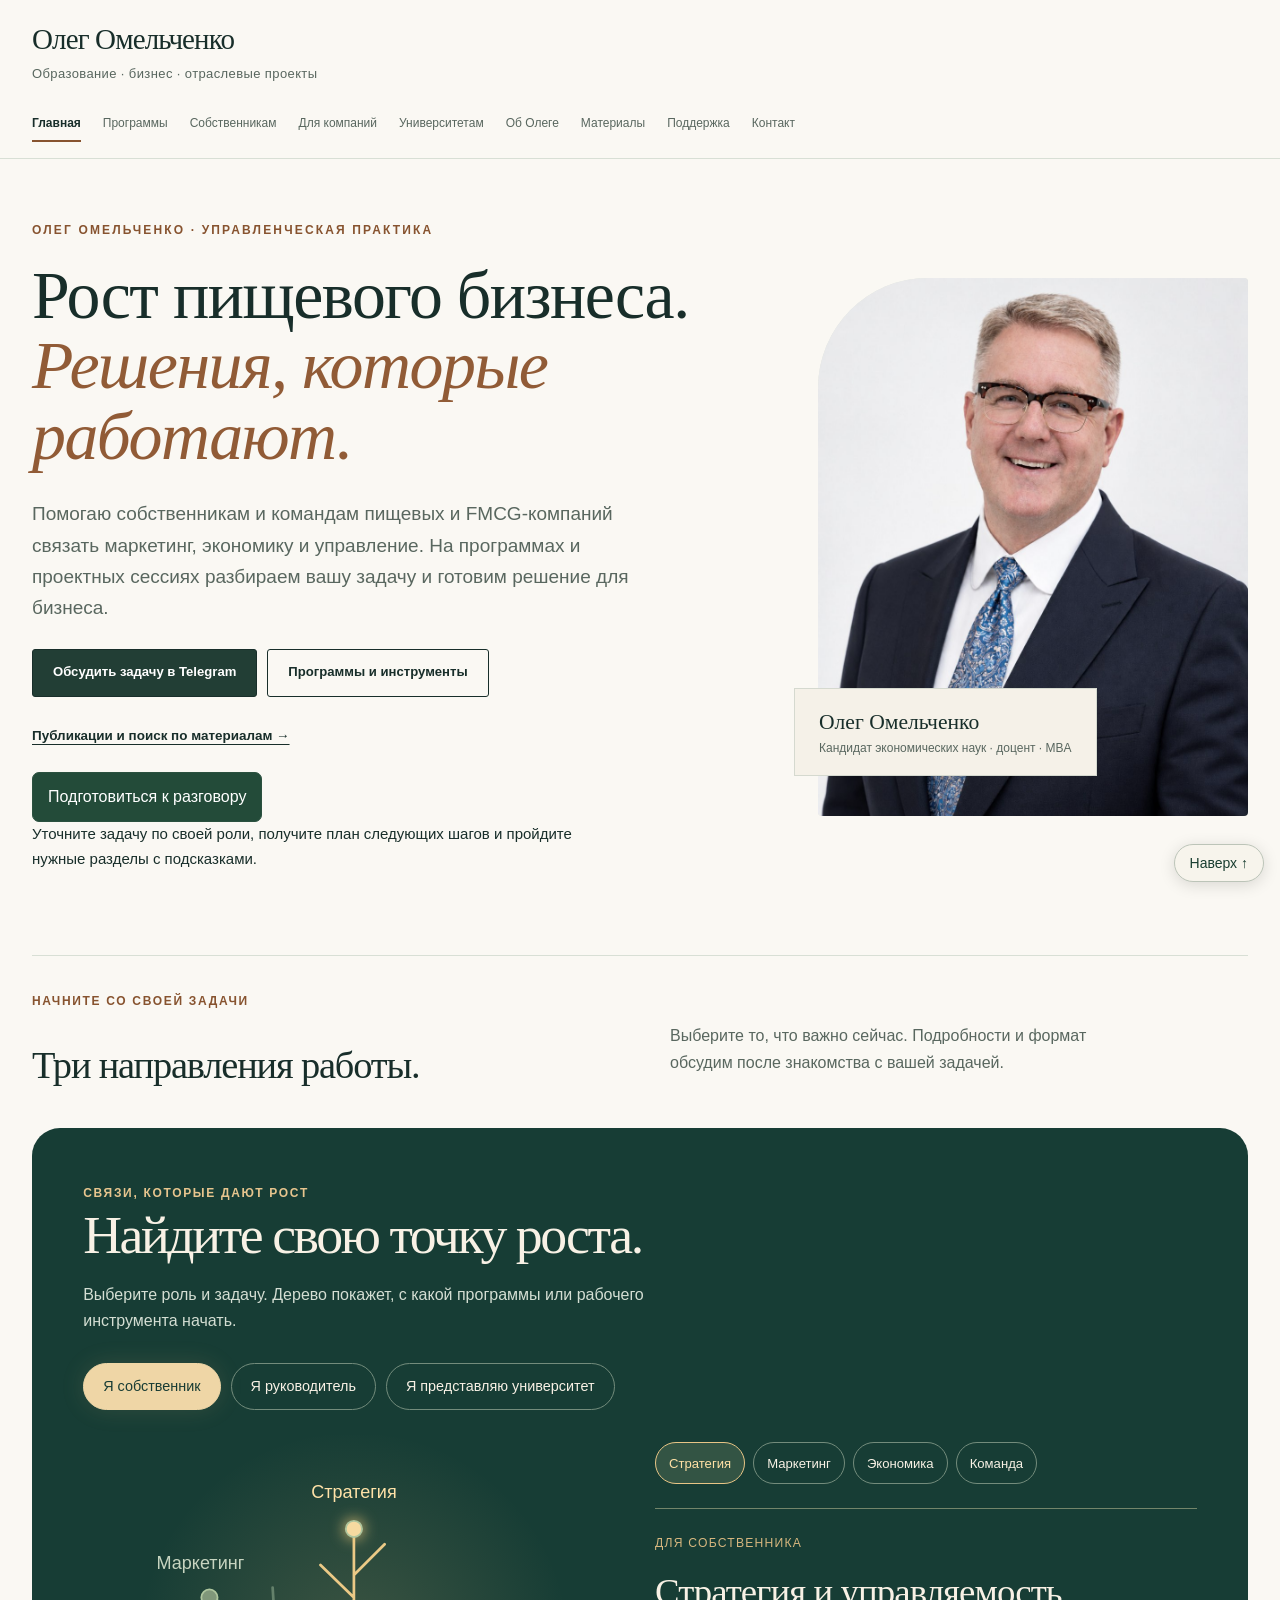
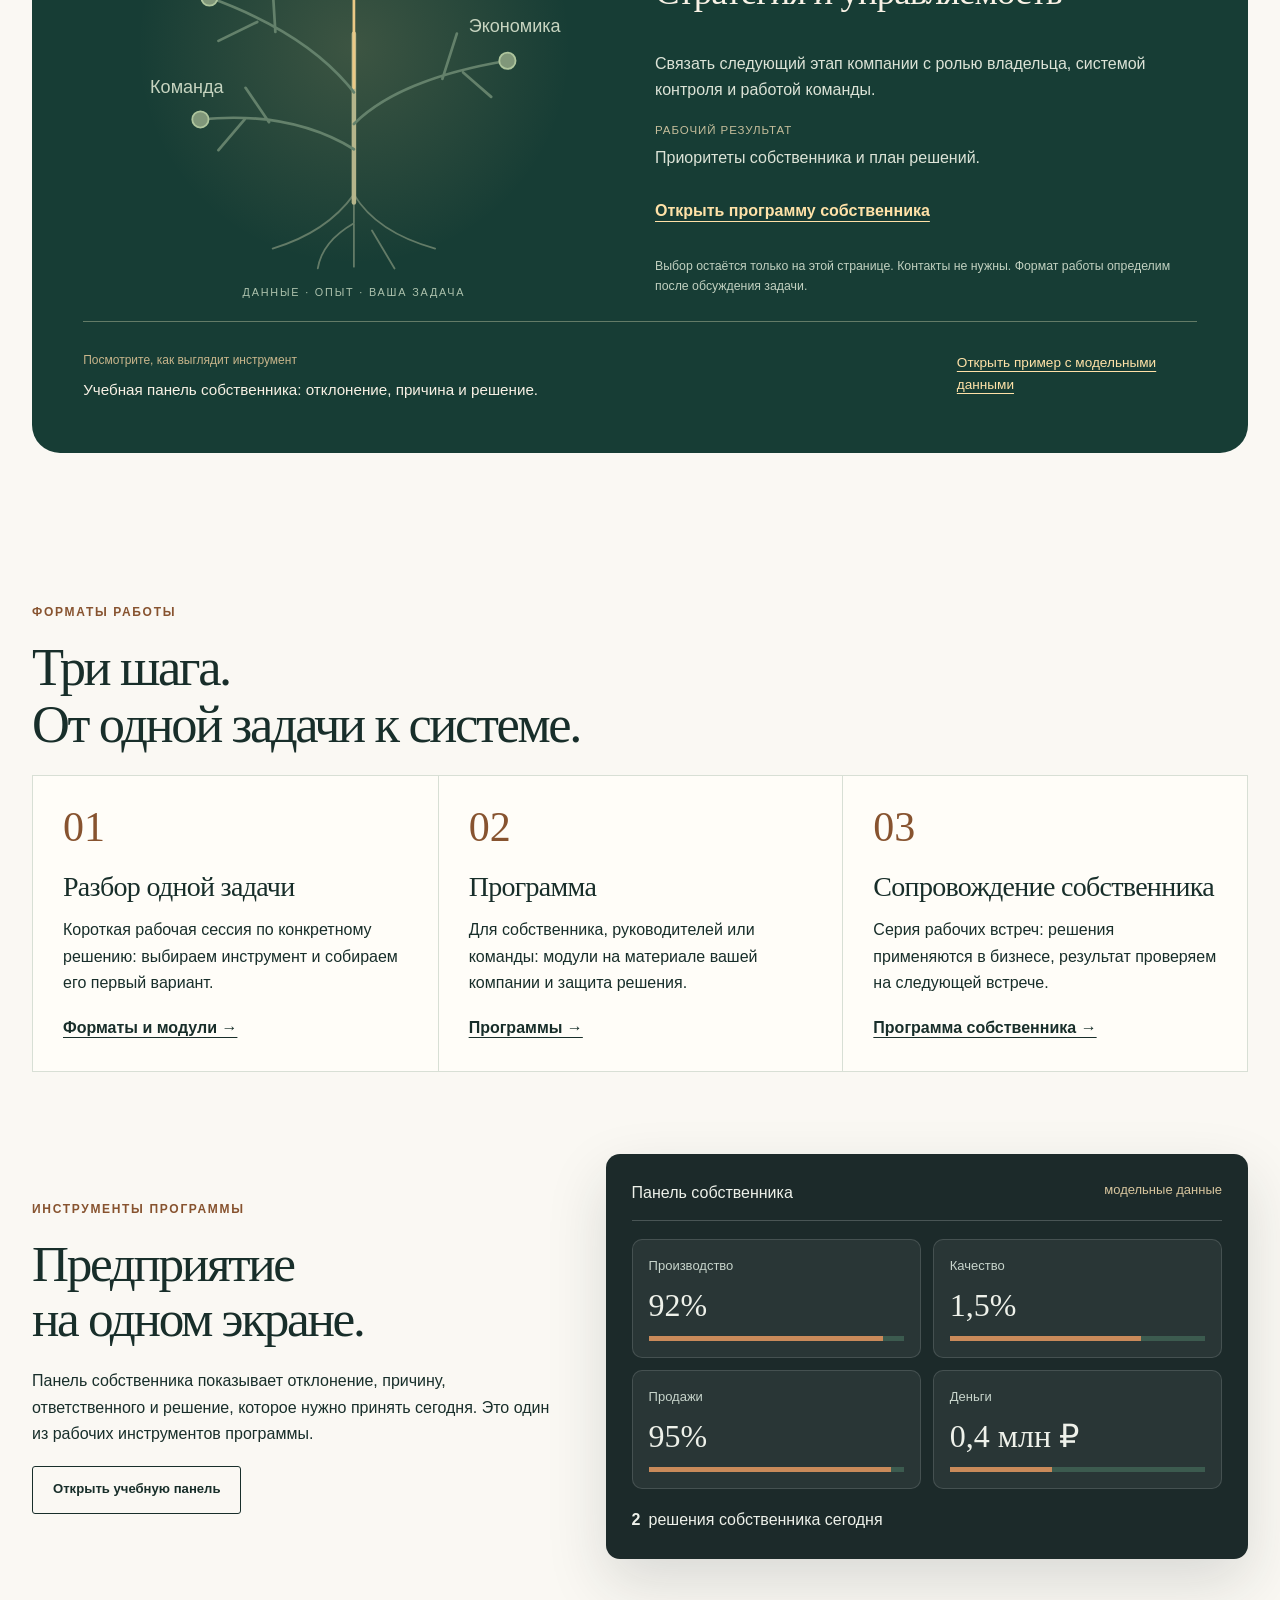
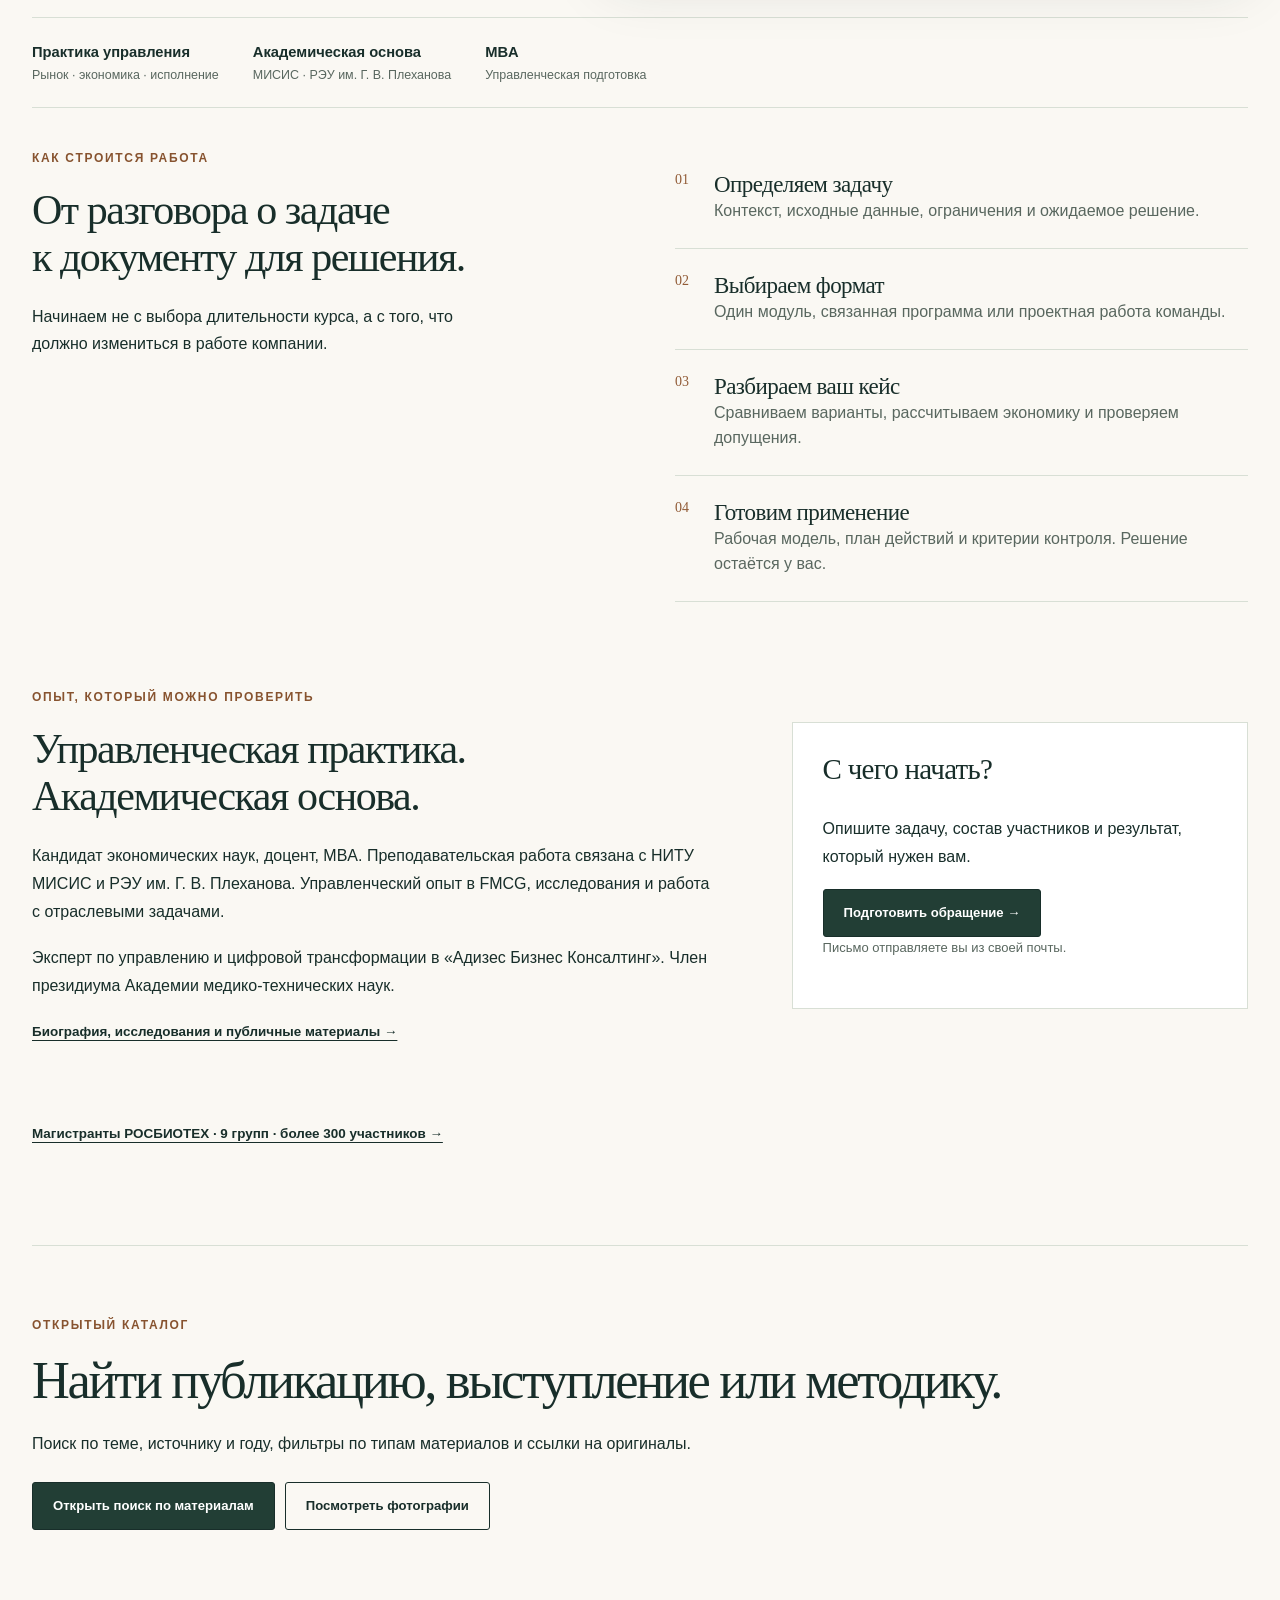
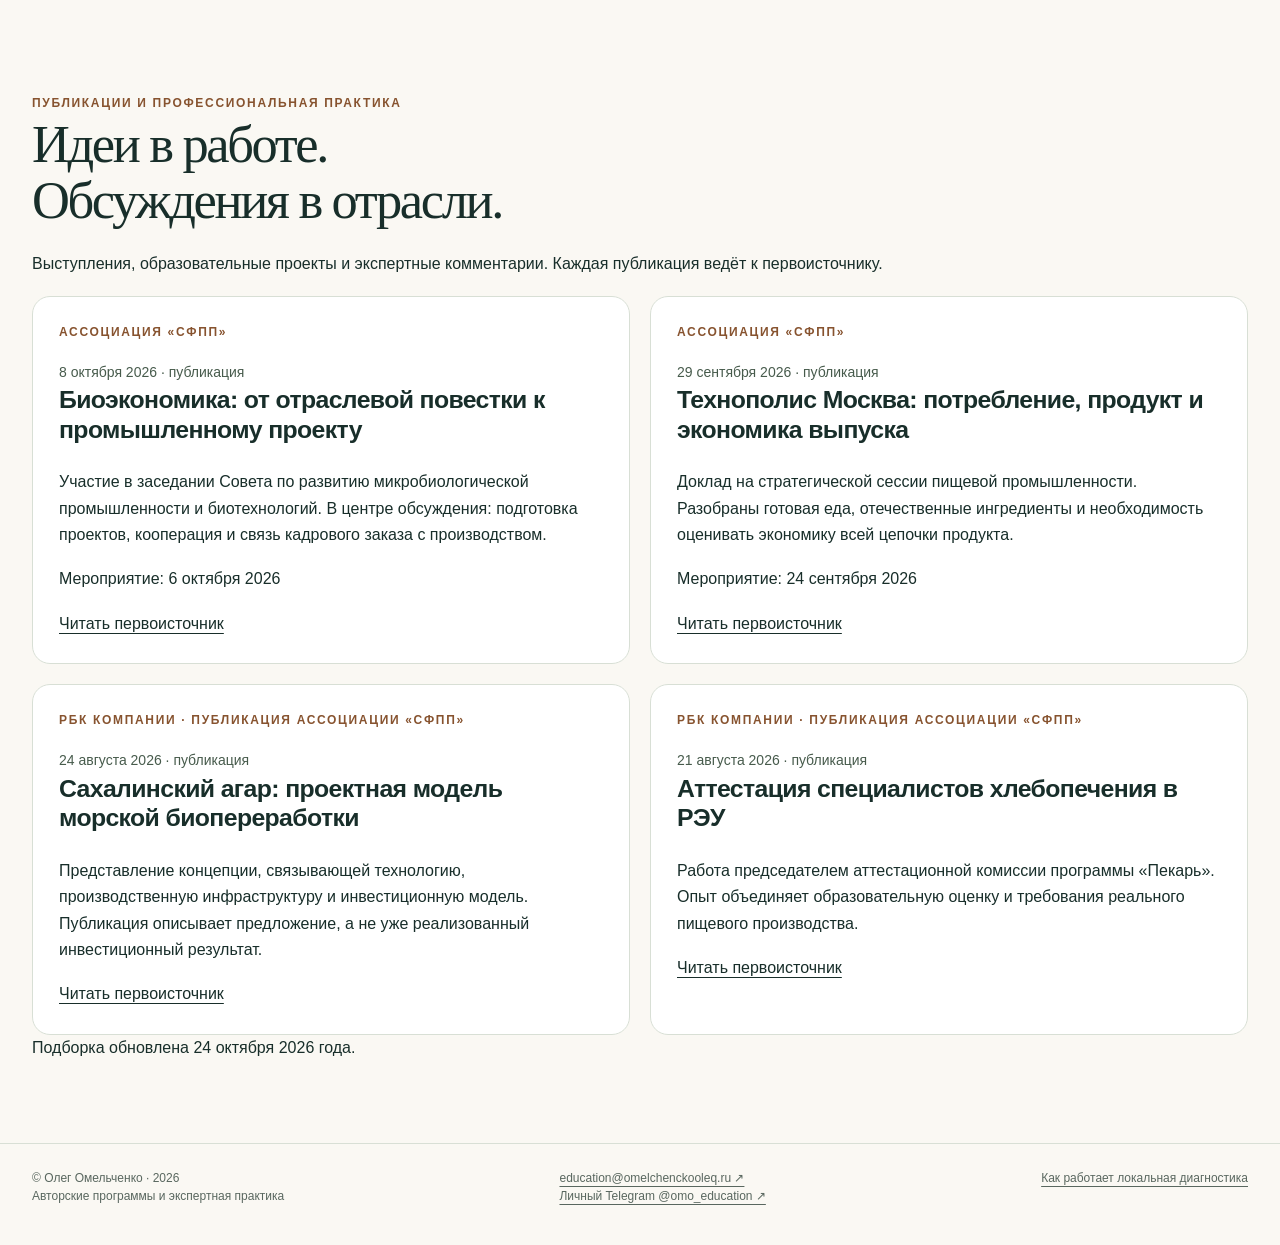
==== commit 343aa995: "Добавить согласованное интерактивное дерево маршрутов на главной" ====
--- a/index.html
+++ b/index.html
@@ -12,7 +12,24 @@
 html:not(.module-picker-ready) .module-choice{cursor:default}
 
 html:not(.questionnaire-ready) .v9-hero-launch{display:none!important}
-</style><script>(()=>{'use strict';const root=document.documentElement;root.classList.add('enhanced');const pages=['home','programs','owners','companies','universities','about','materials','podderzhka','contact'];let page='home';function route(){let p=location.hash.slice(1).split('/')[0];if(p!=='main')page=pages.includes(p)?p:'home';root.dataset.page=page;}route();addEventListener('hashchange',route);function closeMenu(focus){const b=document.querySelector('.v9-menu-toggle'),n=document.getElementById('v9-navigation'),h=document.querySelector('header');if(!b||!n||!h)return;b.setAttribute('aria-expanded','false');h.classList.remove('v9-menu-open');n.classList.remove('v9-mobile-open');if(focus)b.focus();}document.addEventListener('click',e=>{const b=e.target.closest('.v9-menu-toggle');if(b){const n=document.getElementById('v9-navigation'),h=document.querySelector('header'),open=b.getAttribute('aria-expanded')!=='true';if(n&&h){b.setAttribute('aria-expanded',String(open));h.classList.toggle('v9-menu-open',open);n.classList.toggle('v9-mobile-open',open);}}else if(e.target.closest('#v9-navigation a')){closeMenu(false);const a=e.target.closest('a'),id=(a.getAttribute('href')||'').split('#')[1];if(id)setTimeout(()=>{const t=document.getElementById(id.split('/').pop());if(t){const h=t.querySelector('h1,h2,h3')||t;h.setAttribute('tabindex','-1');h.focus({preventScroll:true});}},0);}else if(e.target.closest('.back-top'))window.scrollTo({top:0,behavior:matchMedia('(prefers-reduced-motion: reduce)').matches?'auto':'smooth'});});document.addEventListener('keydown',e=>{if(e.key==='Escape'&&document.querySelector('.v9-menu-open'))closeMenu(true);});})();</script><link rel="stylesheet" href="assets/site.css"><meta name="viewport" content="width=device-width,initial-scale=1"><meta name="referrer" content="no-referrer"><meta name="description" content="Авторские программы Олега Омельченко: стратегический маркетинг, управление FMCG-бизнесом, программа собственника и трансфер технологий для университетов."><title>Олег Омельченко | Образование и бизнес</title><meta name="robots" content="index,follow"><link rel="icon" href="[data-uri]"><meta property="og:type" content="website"><meta property="og:locale" content="ru_RU"><meta property="og:title" content="Олег Омельченко | Образование и бизнес"><meta property="og:description" content="Программы, управленческие инструменты и работа с пищевым бизнесом."><meta property="og:image" content="https://omoeducation.online/assets/og-main.jpg"><meta property="og:image:width" content="1200"><meta property="og:image:height" content="630"><meta property="og:image:alt" content="Олег Омельченко. Образование и рост бизнеса"><script src="assets/app-1.js" defer></script><script src="assets/app-2.js" defer></script><script src="assets/app-3.js" defer></script><script src="assets/app-4.js" defer></script><script src="assets/ready.js" defer></script><script src="assets/materials-search.js" defer></script><link rel="canonical" href="https://omoeducation.online/"><meta property="og:url" content="https://omoeducation.online/"></head><body><a class="skip" href="#main">Перейти к содержимому</a><header class="header"><div class="wrap top"><a class="brand" href="#home">Олег Омельченко<small>Образование · бизнес · отраслевые проекты</small></a><button type="button" class="v9-menu-toggle" aria-expanded="false" aria-controls="v9-navigation">Меню</button></div><nav class="wrap nav" data-tabs aria-label="Разделы сайта" id="v9-navigation"><a id="nav-home" href="#home" data-tab="home">Главная</a><a id="nav-programs" href="#programs" data-tab="programs">Программы</a><a id="nav-owners" href="#owners" data-tab="owners">Собственникам</a><a id="nav-companies" href="#companies" data-tab="companies">Для компаний</a><a id="nav-universities" href="#universities" data-tab="universities">Университетам</a><a id="nav-about" href="#about" data-tab="about">Об Олеге</a><a id="nav-materials" href="#materials" data-tab="materials">Материалы</a><a id="nav-podderzhka" href="#podderzhka" data-tab="podderzhka">Поддержка</a><a id="nav-contact" href="#contact" data-tab="contact">Контакт</a></nav></header><main id="main"><section class="panel" id="home" aria-labelledby="nav-home"><section class="hero wrap"><div><p class="eyebrow">Олег Омельченко · управленческая практика</p><h1>Рост пищевого бизнеса.<br><span class="accent">Решения, которые работают.</span></h1><p class="lead">Помогаю собственникам и командам пищевых и FMCG-компаний связать маркетинг, экономику и управление. На программах и проектных сессиях разбираем вашу задачу и готовим решение для бизнеса.</p><div class="actions"><a class="button primary" href="https://t.me/omo_education" target="_blank" rel="noopener noreferrer" referrerpolicy="no-referrer">Обсудить задачу в Telegram</a><a class="button" href="#programs">Программы и инструменты</a></div><p id="materials-hero-link"><a class="textlink" href="#materials/materials-search">Публикации и поиск по материалам →</a></p><div class="v9-hero-launch"><button type="button" class="v9-route-trigger" data-v8-questionnaire="">Подготовиться к разговору</button><p>Уточните задачу по своей роли, получите план следующих шагов и пройдите нужные разделы с подсказками.</p></div></div><figure class="portrait-stage" id="portrait-stage"><div class="portrait-card" id="portrait-card"><img src="assets/portrait.jpg" alt="Олег Михайлович Омельченко" width="960" height="1440" loading="eager" decoding="async" fetchpriority="high"></div><figcaption class="portrait-tag"><strong>Олег Омельченко</strong><span>Кандидат экономических наук · доцент · MBA</span></figcaption><div class="portrait-controls"><button class="quiet-button" id="motion-toggle" type="button" aria-pressed="false" hidden>Включить движение</button></div></figure></section><section class="route-section wrap" aria-labelledby="route-heading"><div class="section-intro"><p class="eyebrow">Начните со своей задачи</p><h2 id="route-heading">Три направления работы.</h2><p>Выберите то, что важно сейчас. Подробности и формат обсудим после знакомства с вашей задачей.</p></div><div class="route-grid v10-three">
+</style><script>(()=>{'use strict';const root=document.documentElement;root.classList.add('enhanced');const pages=['home','programs','owners','companies','universities','about','materials','podderzhka','contact'];let page='home';function route(){let p=location.hash.slice(1).split('/')[0];if(p!=='main')page=pages.includes(p)?p:'home';root.dataset.page=page;}route();addEventListener('hashchange',route);function closeMenu(focus){const b=document.querySelector('.v9-menu-toggle'),n=document.getElementById('v9-navigation'),h=document.querySelector('header');if(!b||!n||!h)return;b.setAttribute('aria-expanded','false');h.classList.remove('v9-menu-open');n.classList.remove('v9-mobile-open');if(focus)b.focus();}document.addEventListener('click',e=>{const b=e.target.closest('.v9-menu-toggle');if(b){const n=document.getElementById('v9-navigation'),h=document.querySelector('header'),open=b.getAttribute('aria-expanded')!=='true';if(n&&h){b.setAttribute('aria-expanded',String(open));h.classList.toggle('v9-menu-open',open);n.classList.toggle('v9-mobile-open',open);}}else if(e.target.closest('#v9-navigation a')){closeMenu(false);const a=e.target.closest('a'),id=(a.getAttribute('href')||'').split('#')[1];if(id)setTimeout(()=>{const t=document.getElementById(id.split('/').pop());if(t){const h=t.querySelector('h1,h2,h3')||t;h.setAttribute('tabindex','-1');h.focus({preventScroll:true});}},0);}else if(e.target.closest('.back-top'))window.scrollTo({top:0,behavior:matchMedia('(prefers-reduced-motion: reduce)').matches?'auto':'smooth'});});document.addEventListener('keydown',e=>{if(e.key==='Escape'&&document.querySelector('.v9-menu-open'))closeMenu(true);});})();</script><link rel="stylesheet" href="assets/site.css"><link rel="stylesheet" href="assets/growth.css"><meta name="viewport" content="width=device-width,initial-scale=1"><meta name="referrer" content="no-referrer"><meta name="description" content="Авторские программы Олега Омельченко: стратегический маркетинг, управление FMCG-бизнесом, программа собственника и трансфер технологий для университетов."><title>Олег Омельченко | Образование и бизнес</title><meta name="robots" content="index,follow"><link rel="icon" href="[data-uri]"><meta property="og:type" content="website"><meta property="og:locale" content="ru_RU"><meta property="og:title" content="Олег Омельченко | Образование и бизнес"><meta property="og:description" content="Программы, управленческие инструменты и работа с пищевым бизнесом."><meta property="og:image" content="https://omoeducation.online/assets/og-main.jpg"><meta property="og:image:width" content="1200"><meta property="og:image:height" content="630"><meta property="og:image:alt" content="Олег Омельченко. Образование и рост бизнеса"><script src="assets/app-1.js" defer></script><script src="assets/app-2.js" defer></script><script src="assets/app-3.js" defer></script><script src="assets/app-4.js" defer></script><script src="assets/ready.js" defer></script><script src="assets/growth.js" defer></script><script src="assets/materials-search.js" defer></script><link rel="canonical" href="https://omoeducation.online/"><meta property="og:url" content="https://omoeducation.online/"></head><body><a class="skip" href="#main">Перейти к содержимому</a><header class="header"><div class="wrap top"><a class="brand" href="#home">Олег Омельченко<small>Образование · бизнес · отраслевые проекты</small></a><button type="button" class="v9-menu-toggle" aria-expanded="false" aria-controls="v9-navigation">Меню</button></div><nav class="wrap nav" data-tabs aria-label="Разделы сайта" id="v9-navigation"><a id="nav-home" href="#home" data-tab="home">Главная</a><a id="nav-programs" href="#programs" data-tab="programs">Программы</a><a id="nav-owners" href="#owners" data-tab="owners">Собственникам</a><a id="nav-companies" href="#companies" data-tab="companies">Для компаний</a><a id="nav-universities" href="#universities" data-tab="universities">Университетам</a><a id="nav-about" href="#about" data-tab="about">Об Олеге</a><a id="nav-materials" href="#materials" data-tab="materials">Материалы</a><a id="nav-podderzhka" href="#podderzhka" data-tab="podderzhka">Поддержка</a><a id="nav-contact" href="#contact" data-tab="contact">Контакт</a></nav></header><main id="main"><section class="panel" id="home" aria-labelledby="nav-home"><section class="hero wrap"><div><p class="eyebrow">Олег Омельченко · управленческая практика</p><h1>Рост пищевого бизнеса.<br><span class="accent">Решения, которые работают.</span></h1><p class="lead">Помогаю собственникам и командам пищевых и FMCG-компаний связать маркетинг, экономику и управление. На программах и проектных сессиях разбираем вашу задачу и готовим решение для бизнеса.</p><div class="actions"><a class="button primary" href="https://t.me/omo_education" target="_blank" rel="noopener noreferrer" referrerpolicy="no-referrer">Обсудить задачу в Telegram</a><a class="button" href="#programs">Программы и инструменты</a></div><p id="materials-hero-link"><a class="textlink" href="#materials/materials-search">Публикации и поиск по материалам →</a></p><div class="v9-hero-launch"><button type="button" class="v9-route-trigger" data-v8-questionnaire="">Подготовиться к разговору</button><p>Уточните задачу по своей роли, получите план следующих шагов и пройдите нужные разделы с подсказками.</p></div></div><figure class="portrait-stage" id="portrait-stage"><div class="portrait-card" id="portrait-card"><img src="assets/portrait.jpg" alt="Олег Михайлович Омельченко" width="960" height="1440" loading="eager" decoding="async" fetchpriority="high"></div><figcaption class="portrait-tag"><strong>Олег Омельченко</strong><span>Кандидат экономических наук · доцент · MBA</span></figcaption><div class="portrait-controls"><button class="quiet-button" id="motion-toggle" type="button" aria-pressed="false" hidden>Включить движение</button></div></figure></section><section class="route-section wrap" aria-labelledby="route-heading"><div class="section-intro"><p class="eyebrow">Начните со своей задачи</p><h2 id="route-heading">Три направления работы.</h2><p>Выберите то, что важно сейчас. Подробности и формат обсудим после знакомства с вашей задачей.</p></div><section class="growth-explorer" id="growth-explorer" aria-labelledby="growth-title">
+<div class="growth-heading"><span class="eyebrow">Связи, которые дают рост</span><h2 id="growth-title">Найдите свою точку роста.</h2><p>Выберите роль и задачу. Дерево покажет, с какой программы или рабочего инструмента начать.</p></div>
+<div class="growth-role" role="group" aria-label="Ваша роль" hidden><button type="button" data-growth-role="owner" aria-pressed="true">Я собственник</button><button type="button" data-growth-role="leader" aria-pressed="false">Я руководитель</button><button type="button" data-growth-role="university" aria-pressed="false">Я представляю университет</button></div>
+<div class="growth-body"><div class="growth-map" aria-hidden="true">
+<svg viewBox="0 0 600 520" focusable="false"><defs><radialGradient id="growth-halo"><stop stop-color="#e9c17e" stop-opacity=".18"/><stop offset="1" stop-color="#e9c17e" stop-opacity="0"/></radialGradient></defs>
+<circle cx="300" cy="235" r="240" fill="url(#growth-halo)"/>
+<g class="growth-roots"><path d="M300 398 Q270 440 210 458 M300 398 Q325 440 390 458 M300 398 L300 478 M300 430 Q265 450 260 480 M320 438 L345 480"/></g>
+<path class="growth-trunk" d="M300 407 C300 342 300 285 300 220"/>
+<g class="growth-branch" data-growth-branch="strategy"><path d="M300 280 Q300 190 300 104 M300 180 L263 144 M300 155 L334 121"/><circle cx="300" cy="104" r="9"/><text x="300" y="70" text-anchor="middle">Стратегия</text></g>
+<g class="growth-branch" data-growth-branch="market"><path d="M300 285 Q250 220 140 180 M213 218 L210 169 M193 207 L150 228"/><circle cx="140" cy="180" r="9"/><text x="130" y="148" text-anchor="middle">Маркетинг</text></g>
+<g class="growth-branch" data-growth-branch="economy"><path d="M300 320 Q350 270 470 250 M398 270 L414 220 M421 263 L452 290"/><circle cx="470" cy="250" r="9"/><text x="478" y="218" text-anchor="middle">Экономика</text></g>
+<g class="growth-branch" data-growth-branch="team"><path d="M300 348 Q230 305 130 315 M206 318 L180 280 M179 315 L150 349"/><circle cx="130" cy="315" r="9"/><text x="115" y="286" text-anchor="middle">Команда</text></g>
+<text class="growth-root-label" x="300" y="510" text-anchor="middle">ДАННЫЕ · ОПЫТ · ВАША ЗАДАЧА</text></svg>
+</div><div class="growth-content"><div class="growth-choices" role="group" aria-label="Выберите задачу" hidden><button type="button" data-growth-topic="strategy" aria-pressed="true">Стратегия</button><button type="button" data-growth-topic="market" aria-pressed="false">Маркетинг</button><button type="button" data-growth-topic="economy" aria-pressed="false">Экономика</button><button type="button" data-growth-topic="team" aria-pressed="false">Команда</button></div>
+<div class="growth-result" aria-live="polite" aria-atomic="true"><p class="growth-kicker" id="growth-kicker">Для собственника</p><h3 id="growth-result-title">Стратегия и управляемость</h3><p id="growth-result-text">Связать следующий этап компании с ролью владельца, системой контроля и работой команды.</p><p class="growth-output"><span>Рабочий результат</span><strong id="growth-result-output">Приоритеты собственника и план решений.</strong></p><a class="growth-cta" id="growth-result-link" href="#owners">Открыть программу собственника</a></div>
+<p class="growth-note">Выбор остаётся только на этой странице. Контакты не нужны. Формат работы определим после обсуждения задачи.</p></div></div>
+<div class="growth-sample"><div><span>Посмотрите, как выглядит инструмент</span><p>Учебная панель собственника: отклонение, причина и решение.</p></div><a href="#owners/owner-dashboard">Открыть пример с модельными данными</a></div>
+</section><div class="route-grid v10-three growth-fallback">
 <a class="route-tile" href="#owners"><span class="route-no">01 / Собственникам</span><h3>Развивать бизнес,<br>не теряя управляемости.</h3><p>Стратегия владельца, контроль, команда и следующий этап компании.</p><span class="route-link">Маршрут собственника ↗</span></a>
 <a class="route-tile" href="#programs"><span class="route-no">02 / Руководителям и командам</span><h3>Превращать знания<br>в общие решения.</h3><p>Маркетинг, экономика FMCG и обучение на материале вашей компании.</p><span class="route-link">Выбрать программу ↗</span></a>
 <a class="route-tile" href="#universities"><span class="route-no">03 / Университетам</span><h3>Соединять разработки<br>с задачами индустрии.</h3><p>Трансфер технологий, проектная работа и взаимодействие с бизнесом.</p><span class="route-link">Университетский маршрут ↗</span></a>
@@ -31,4 +48,4 @@
 <p>Эта практика включала централизацию функций, модернизацию производств и запуск нового завода. Руководя ФТД «Царицыно» в качестве генерального директора, я работал с торговым и логистическим контуром. Такой опыт помогает связывать стратегию, финансовые решения и ежедневную операционную работу.</p>
 <p>Коммерциализацией разработок и взаимодействием науки с бизнесом я занимался как директор Центра коммерциализации и трансфера технологий РОСБИОТЕХ, координируя исследовательские команды и индустриальные задачи. Я эксперт по управлению и цифровой трансформации в «Адизес Бизнес Консалтинг».</p>
 <p>Преподаю как доцент кафедры цифрового менеджмента и инноватики НИТУ МИСИС и по совместительству как доцент кафедры пищевых технологий и биоинженерии РЭУ им. Г. В. Плеханова. Мой международный образовательный опыт включает руководство африканским направлением гранта и открытие центров образования.</p>
-<p>Как исполнительный вице-президент Ассоциации СФПП я соединяю отраслевую экспертизу, образовательные задачи и развитие проектов. Я также член президиума Академии медико-технических наук.</p></section></div><div class="two section" id="about-experience"><div><h2>Бизнес.<br>Образование. Наука.</h2><p>Кандидат экономических наук, доцент. Опыт управления группами компаний в пищевой промышленности: исполнительный директор, председатель советов директоров предприятий группы, член совета директоров. В Русской продовольственной компании: до 12 предприятий; в группе компаний DeLavant: шесть предприятий, включая аграрные, мельнично-элеваторные и транспортно-логистические активы.</p><p>MBA, Loyola University Chicago, 2009. Бизнес-школа сегодня известна как Quinlan School of Business.</p><p>Преподавательская работа в НИТУ МИСИС и РЭУ им. Г. В. Плеханова связана с задачами реального бизнеса. В программах соединяются стратегический маркетинг, управление FMCG, бюджетирование, развитие команды и коммерциализация технологий.</p><ul class="bio-list"><li><b>MBA</b><span>Master of Business Administration, Loyola University Chicago, 2009: управленческое образование.</span></li><li><b>Преподавание и разработка программ</b><span>Кейс-сессии, проектная работа и разбор решений на материале компании.</span></li><li><b>Трансфер технологий</b><span>От научной разработки и запроса индустрии до пилота, модели сотрудничества и применения.</span></li></ul></div><aside class="passport"><p class="eyebrow">Академическая и отраслевая работа</p><h3>Связь бизнеса и университетов</h3><p>Работа с отраслевой повесткой, исследовательскими командами и профессиональным сообществом.</p><p>Эксперт по управлению и цифровой трансформации в «Адизес Бизнес Консалтинг». Член президиума Академии медико-технических наук.</p><a class="external" href="https://misis.ru/files/-/c41f7d97d87ace67ae1c7713a5dcb28d/mlk-26.pdf" target="_blank" rel="noopener noreferrer" referrerpolicy="no-referrer">Персональная карточка МИСИС · PDF <span aria-hidden="true">↗</span></a></aside></div><section class="section" id="about-approach"><p class="eyebrow">Авторские подходы</p><h2>От концепции<br>к управленческому решению.</h2><p class="lead">Исследования формируют основу прикладных инструментов: диагностики, выбора сценария, согласования функций и развития компетенций.</p><div class="method-grid"><article class="card"><p class="eyebrow">Корпоративное управление</p><h3>Управление группой компаний</h3><p>Методология управления интегрированными корпоративными образованиями связывает структуру группы, финансовую логику, операционную модель и цифровую среду.</p><div class="result-line"><b>Прикладная задача:</b> увидеть разрывы ответственности, согласовать показатели и выстроить общий ритм принятия решений.</div><p class="method-deposit-link"><a href="https://xn--e1axe4b.xn--h1apes.xn--p1ai/object?id=a6bd89b6e326c27caffe36bc2d1c1b20332196a8d811d1be1fdc414f73c408c7&amp;channel=media" target="_blank" rel="noopener noreferrer" referrerpolicy="no-referrer">Карточка депонирования в РЦИС ↗</a></p></article><article class="card"><p class="eyebrow">Развитие отрасли</p><h3>Реконфигурация пищевого бизнеса</h3><p>Исследование того, как меняются портфель, производственный контур, сырьевые связи и каналы сбыта в условиях низкой маржинальности.</p><div class="result-line"><b>Прикладная задача:</b> сопоставить сценарии развития по экономике, ресурсам и ограничениям реализации.</div><p class="method-deposit-link"><a href="https://xn--e1axe4b.xn--h1apes.xn--p1ai/object?id=cb56f94427f74abf82498a15d45ae14ff3a651351417e4b6ed581f945f58ea6b&amp;channel=media" target="_blank" rel="noopener noreferrer" referrerpolicy="no-referrer">Карточка депонирования в РЦИС ↗</a></p></article><article class="card"><p class="eyebrow">Компетенции</p><h3>Развитие управленческих компетенций</h3><p>Авторский исследовательский подход к адаптивному управлению компетенциями и скорости освоения профессиональных задач.</p><div class="result-line"><b>Прикладная задача:</b> связать требования изменений с подготовкой команды и практикой применения новых инструментов.</div><p class="method-deposit-link"><a href="https://xn--e1axe4b.xn--h1apes.xn--p1ai/object?id=cb56f94427f74abf82498a15d45ae14ff3a651351417e4b6ed581f945f58ea6b&amp;channel=media" target="_blank" rel="noopener noreferrer" referrerpolicy="no-referrer">Карточка депонирования в РЦИС ↗</a></p></article></div><div class="two implementation"><div><h3>Как концепции становятся рабочими инструментами</h3><p>Задача компании переводится в модель решения: что меняем, на каких данных, кто отвечает и как проверяем результат. На сессии команда разбирает альтернативы, собирает рабочий документ и готовит его применение.</p></div><ul class="small-list"><li>В стратегии: карта выбора, сценарии и портфель инициатив</li><li>В коммерции: приоритеты клиентов, каналов и ассортимента, экономика роста</li><li>В управлении: модель ответственности, бюджетные ориентиры и план-факт</li><li>В обучении: реальный кейс, критерии качества решения и план действий</li></ul></div><p class="fine">Карточки РЦИС фиксируют сведения о депонированных объектах: управление ИКО и авторский комплекс реконфигурации с методологией PACE/HLRM. Это не патенты и не независимая оценка эффективности.</p></section><section class="section" id="research-works"><p class="eyebrow">Исследовательская работа</p><h2>Исследовательские работы</h2><div class="cards"><article class="card manuscript-card"><span class="pill">Монография · исследовательская основа</span><div class="v10-manuscript-title"><p class="manuscript-author">Олег Омельченко</p><h3>Методология управления интегрированными корпоративными образованиями в промышленности</h3></div><p class="manuscript-caption">Исследовательская основа авторского подхода. Библиографические сведения доступны в официальном профиле МИСИС.</p><p>Теоретические основы, инструментарий и практика применения подходов к управлению группами компаний в условиях цифровой трансформации.</p></article><article class="card manuscript-card"><span class="pill">Монография · исследовательская основа</span><div class="v10-manuscript-title"><p class="manuscript-author">Олег Омельченко</p><h3>Экономика и управление реконфигурацией хлебопекарной отрасли России</h3></div><p class="manuscript-caption">Исследовательская основа авторского подхода. Библиографические сведения доступны в официальном профиле МИСИС.</p><p>Структурные изменения отрасли, экономика производств, компетенции и инструменты выбора направлений развития.</p></article></div><div class="research-feature"><span class="pill">Кандидатская диссертация · защищена</span><h3>Формирование системы управления интегрированными корпоративными образованиями</h3><p>Воронежский государственный университет инженерных технологий. Воронеж, 2014. Специальность 08.00.05 «Экономика и управление народным хозяйством».</p><p>Исследование посвящено совершенствованию управления интегрированными предприятиями зерноперерабатывающей промышленности.</p><a class="external" href="https://search.rsl.ru/ru/record/01005551965" target="_blank" rel="noopener noreferrer" referrerpolicy="no-referrer">Автореферат в каталоге Российской государственной библиотеки <span aria-hidden="true">↗</span></a></div></section><span id="about/publications" class="native-anchor"></span><section class="section" id="publications"><p class="eyebrow">Научные публикации</p><h2>Исследования,<br>которые можно прочитать.</h2><article class="publication"><div><span class="pill">Опубликовано · 2026</span><h3>Интегральный риск-индекс неформальных групп компаний как инструмент корпоративной диагностики в FMCG-секторе</h3><p>О.М. Омельченко. Вестник Российского экономического университета имени Г. В. Плеханова. 2026. Т. 23. № 5. С. 267-273. DOI: 10.21686/2413-2829-2026-5-267-273.</p></div><div><a class="external" href="https://vest.rea.ru/jour/article/download/2912/1588" target="_blank" rel="noopener noreferrer" referrerpolicy="no-referrer">Читать статью на сайте журнала <span aria-hidden="true">↗</span></a> <a href="https://doi.org/10.21686/2413-2829-2026-5-267-273" target="_blank" rel="noopener noreferrer" referrerpolicy="no-referrer">DOI статьи ↗</a></div></article><div id="author-results"><h3>Публикации и авторские результаты</h3><p>По данным автора: 59 публикаций в eLIBRARY, 3 патента на изобретения и 1 авторское свидетельство. Общие числа не являются счётчиком этого каталога.</p><p>Ниже представлены отдельные материалы с доступными ссылками. Патентные документы, регистрация программы и депонирование методик относятся к разным видам результатов.</p><p>В официальном профиле МИСИС отдельно приведено свидетельство о государственной регистрации программы для ЭВМ № 2026616905 от 12.03.2026 «Определение параметров реактивного фильтра для машины по упаковке хлебобулочных изделий». Соавторы: В. А. Борисов, Е. И. Битус, О. М. Омельченко, В. В. Шипилов.</p><p><a class="textlink" href="#materials/materials-search">Открыть каталог публикаций и документов →</a></p><p><a class="external" href="https://elibrary.ru/" target="_blank" rel="noopener noreferrer" referrerpolicy="no-referrer">Научная электронная библиотека eLIBRARY ↗</a> · <a class="external" href="https://misis.ru/files/-/c41f7d97d87ace67ae1c7713a5dcb28d/mlk-26.pdf" target="_blank" rel="noopener noreferrer" referrerpolicy="no-referrer">Библиографические сведения в профиле МИСИС ↗</a></p></div><p class="fine">Темы публикаций: корпоративное управление, экономика пищевой промышленности, диагностика рисков и трансфер технологий.</p></section><span id="about/rosbiotech-masters" class="native-anchor"></span><section class="section" id="rosbiotech-masters" aria-labelledby="rosbiotech-masters-title"><article class="v10-teaching-case"><p class="eyebrow">РОСБИОТЕХ · управленческая магистратура</p><h2 id="rosbiotech-masters-title">Управленческая магистратура:<br>девять групп, более 300 участников</h2><p>В магистратуре РОСБИОТЕХ я вёл полный курс управления для девяти групп. В рамках этой преподавательской работы обучение прошли более 300 магистрантов: управленцев Москвы и Московской области.</p><p>Этот опыт помогает строить обучение для зрелой аудитории: связывать теорию с управленческой задачей, разбирать решения и доводить их до понятного рабочего результата.</p><p class="fine">Данные о группах и числе участников приведены по моему опыту преподавания.</p></article></section><span id="about/activity-gallery" class="native-anchor"></span><section id="activity-gallery" class="section"><h2>Рабочие встречи и международный диалог</h2><p class="lead">Мой международный опыт включает руководство африканским направлением гранта «Центры открытого образования»: создание центров и запуск образовательных и деловых программ в ЮАР, Зимбабве, Намибии и Ботсване.</p><a href="https://misis.ru/files/-/c41f7d97d87ace67ae1c7713a5dcb28d/mlk-26.pdf" target="_blank" rel="noopener noreferrer" referrerpolicy="no-referrer">Проект и моя роль в официальном профиле МИСИС · PDF</a><h3>В аудитории и на отраслевых площадках</h3><div class="photo-grid"><figure class="photo-card"><img src="assets/event-01.jpg" alt="Форум технологического развития" width="800" height="533" loading="lazy" decoding="async"><figcaption><strong>Форум технологического развития</strong><span>Мосиннокластер × РБК</span></figcaption></figure><figure class="photo-card"><img src="assets/event-02.jpg" alt="«Будущее ритейла. Мнение регулятора»" width="800" height="533" loading="lazy" decoding="async"><figcaption><strong>Будущее ритейла. Мнение регулятора</strong><span>Отраслевая панель · Роскачество</span></figcaption></figure><figure class="photo-card"><img src="assets/event-03.jpg" alt="Modern Bakery Moscow" width="800" height="533" loading="lazy" decoding="async"><figcaption><strong>Modern Bakery Moscow</strong><span>Подготовка кадров для отрасли</span></figcaption></figure><figure class="photo-card"><img src="assets/event-04.jpg" alt="Прямой эфир на ОТР" width="800" height="582" loading="lazy" decoding="async"><figcaption><strong>Прямой эфир на ОТР</strong><span>Разговор о качестве хлеба</span></figcaption></figure><figure class="photo-card"><img src="assets/event-05.jpg" alt="Интервью для СМИ" width="800" height="533" loading="lazy" decoding="async"><figcaption><strong>Интервью для СМИ</strong><span>Отраслевые медиа</span></figcaption></figure><figure class="photo-card"><img src="assets/event-06.jpg" alt="Международная конференция" width="800" height="696" loading="lazy" decoding="async"><figcaption><strong>Международная конференция</strong><span>Продовольственный суверенитет · Эфиопия</span></figcaption></figure></div></section><section class="section methodology" id="methodology"><p class="eyebrow">Как читать материалы</p><h2>Практика, модели и источники</h2><p>Учебные модели и примеры показывают способ рассуждения. Их результаты зависят от исходных допущений и требуют проверки на данных конкретной компании. Описания моего опыта основаны на моей профессиональной практике; внешние материалы сопровождаются ссылками на первоисточники.</p><p>Программы являются авторскими. Упоминания университетов, компаний и профессиональных организаций описывают опыт и контекст работы. Отдельное партнёрство, представительство, аккредитация или сертификация требуют самостоятельного основания.</p></section></div></section><section class="panel" id="materials" aria-labelledby="nav-materials"><div class="wrap"><div class="pagehead"><p class="eyebrow">Материалы и выступления</p><h1>Публикации, исследования<br><span class="accent">и профессиональная практика.</span></h1><p class="lead">Каталог материалов с прямыми ссылками: отраслевые публикации, интервью, научные работы, программы событий, официальные профили и авторские методики. Права на исходные материалы сохраняются у их владельцев.</p><p><a class="textlink" href="#about/activity-gallery">Фотографии выступлений и рабочих встреч →</a></p></div><span id="materials/materials-search" class="native-anchor"></span><div class="materials-search" id="materials-search" role="search" aria-labelledby="materials-search-heading"><h2 id="materials-search-heading">Поиск по материалам</h2><p id="materials-search-instructions">Введите тему, название, источник или год публикации. Несколько слов уточняют запрос; тип материала можно выбрать отдельно. Поиск работает только по этому каталогу и не отправляет запросы внешним сервисам.</p><div class="materials-search-fields"><label for="materials-query">Что найти<input id="materials-query" type="search" placeholder="Например, хлеб, биоэкономика или управление" maxlength="200" aria-describedby="materials-search-instructions" aria-controls="materials-catalog" disabled></label><label for="materials-kind">Тип материала<select id="materials-kind" aria-controls="materials-catalog" disabled><option value="all">Все материалы</option><option value="media">СМИ и отраслевые публикации (27)</option><option value="interview">Интервью и видео (3)</option><option value="scientific_article">Научные публикации (11)</option><option value="event_program">Программы событий (3)</option><option value="profile">Профили и идентификаторы (3)</option><option value="method_deposit">Методики и депонирование (2)</option><option value="patent">Патентные документы (3)</option><option value="association_news">Новости ассоциации (8)</option></select></label><button type="button" class="button" id="materials-reset" disabled>Сбросить поиск</button></div><p class="materials-search-help">После загрузки сценария поиск станет доступен. Если JavaScript выключен или сценарий не загрузился, все материалы остаются ниже; можно использовать поиск браузера.</p></div><p class="materials-screen-count" id="materials-count" role="status" aria-live="polite" aria-atomic="true">Материалов в каталоге: 60.</p><p id="materials-empty" hidden>По этому запросу ничего не найдено. Измените слова, выберите другой тип или сбросьте поиск.</p><p class="materials-print-note">Печатная версия включает весь каталог, независимо от экранного поиска.</p><p class="fine">СМИ и отраслевые публикации: 27 · Интервью и видео: 3 · Научные публикации: 11 · Программы событий: 3 · Профили и идентификаторы: 3 · Методики и депонирование: 2 · Патентные документы: 3 · Новости ассоциации: 8. Это разные виды материалов, а не число независимых упоминаний в СМИ и не полный список научных работ.</p><p class="fine" id="materials-source-scope">Каталог дополнен 26 октября 2026 года. Новости Ассоциации выделены отдельно от материалов о личном участии. Даты относятся к публикациям, а не к стажу или числу мероприятий. Ссылки РБК сопоставлены с каталогом Ассоциации и поисковым индексом; описания приведены по прочитанным первоисточникам СФПП.</p><div class="cards" id="materials-catalog"><article class="card material-entry" data-material-id="media01" data-material-kind="media" data-keywords="Олег Омельченко, исполнительный вице-президент СФПП, модератор с Игорем Никитиным"><p class="eyebrow">СМИ и отраслевые публикации</p><p class="fine"><time datetime="2026-09-23">2026-09-23</time> · Ассоциация СФПП</p><h3>Ассоциация СФПП обсудила на Биоэкономике-2026 путь биотехнологий к рынку</h3><p>Участие в дискуссии о переходе пищевых биотехнологий от исследования к промышленному внедрению.</p><a class="external" href="https://sfpp.ru/novosti/assocziacziya-sfpp-obsudila-na-bioekonomike-2026-put-biotehnologij-k-rynku/" target="_blank" rel="noopener noreferrer" referrerpolicy="no-referrer">Открыть источник <span aria-hidden="true">↗</span></a><p class="fine material-extra-source"><a href="https://companies.rbc.ru/news/FZDlmtwKSe/assotsiatsiya-sfpp-na-bioekonomike-2026-put-biotehnologij-k-ryinku/" target="_blank" rel="noopener noreferrer" referrerpolicy="no-referrer" class="external">РБК: публикация по теме · 2026-09-21 ↗</a></p></article><article class="card material-entry" data-material-id="media02" data-material-kind="media" data-keywords="Олег Михайлович Омельченко, СФПП, РЭУ и МИСИС; модератор"><p class="eyebrow">СМИ и отраслевые публикации</p><p class="fine"><time datetime="2026-09-28">2026-09-28</time> · Ассоциация СФПП</p><h3>Не усложнять, а масштабировать: СФПП о будущем функционального питания</h3><p>Выступление о практических условиях масштабирования функциональных продуктов и подтверждения их свойств.</p><a class="external" href="https://sfpp.ru/novosti/ne-uslozhnyat-a-masshtabirovat-sfpp-o-budushhem-funkczionalnogo-pitaniya/" target="_blank" rel="noopener noreferrer" referrerpolicy="no-referrer">Открыть источник <span aria-hidden="true">↗</span></a><p class="fine material-extra-source"><a href="https://sfpp.ru/novosti/sfpp-obedinila-biznes-i-ekspertov-v-sfere-funkczionalnogo-pitaniya/" target="_blank" rel="noopener noreferrer" referrerpolicy="no-referrer" class="external">СФПП: кооперация на ЗОЖ-Экспо · 2026-09-29 ↗</a></p><p class="fine material-extra-source"><a href="https://companies.rbc.ru/news/bpTpeyvITf/sfpp-obedinila-biznes-i-ekspertov-v-sfere-funktsionalnogo-pitaniya/" target="_blank" rel="noopener noreferrer" referrerpolicy="no-referrer" class="external">РБК: кооперация на ЗОЖ-Экспо · 2026-09-29 ↗</a></p><p class="fine material-extra-source"><a href="https://companies.rbc.ru/news/hyrwdOwfmI/ne-uslozhnyat-a-masshtabirovat-sfpp-o-buduschem-funktsionalnogo-pitaniya/" target="_blank" rel="noopener noreferrer" referrerpolicy="no-referrer" class="external">РБК: публикация по теме · 2026-09-28 ↗</a></p></article><article class="card material-entry" data-material-id="media03" data-material-kind="media" data-keywords="Олег Омельченко, исполнительный вице-президент, доклад о трендах отрасли"><p class="eyebrow">СМИ и отраслевые публикации</p><p class="fine"><time datetime="2026-09-29">2026-09-29</time> · Ассоциация СФПП</p><h3>СФПП: тренды пищевой промышленности на стратегической сессии в Москве</h3><p>Доклад о связи потребительских запросов, технологий производства и экономики пищевых продуктов.</p><a class="external" href="https://sfpp.ru/novosti/sfpp-trendy-pishhevoj-promyshlennosti-na-strategicheskoj-sessii-v-moskve/" target="_blank" rel="noopener noreferrer" referrerpolicy="no-referrer">Открыть источник <span aria-hidden="true">↗</span></a><p class="fine material-extra-source"><a href="https://companies.rbc.ru/news/eSDq6gs9SR/sfpp-trendyi-pischevoj-promyishlennosti-na-strategicheskoj-sessii-v-moskve/" target="_blank" rel="noopener noreferrer" referrerpolicy="no-referrer" class="external">РБК: публикация по теме · 2026-09-29 ↗</a></p></article><article class="card material-entry" data-material-id="media04" data-material-kind="media" data-keywords="Олег Омельченко, исполнительный вице-президент, участник заседания"><p class="eyebrow">СМИ и отраслевые публикации</p><p class="fine"><time datetime="2026-10-08">2026-10-08</time> · Ассоциация СФПП</p><h3>СФПП участвовала в обсуждении хода нацпроекта Биоэкономика на БИОПРОМ</h3><p>Комментарий о подготовке проектов биоэкономики, промышленной кооперации и необходимых компетенциях.</p><a class="external" href="https://sfpp.ru/novosti/sfpp-uchastvovala-v-obsuzhdenii-hoda-naczproekta-bioekonomika-na-bioprom/" target="_blank" rel="noopener noreferrer" referrerpolicy="no-referrer">Открыть источник <span aria-hidden="true">↗</span></a><p class="fine material-extra-source"><a href="https://companies.rbc.ru/news/PeT7IjsXM3/sfpp-uchastvovala-v-obsuzhdenii-hoda-natsproekta-bioekonomika-na-bioprom/" target="_blank" rel="noopener noreferrer" referrerpolicy="no-referrer" class="external">РБК: публикация по теме · 2026-10-08 ↗</a></p></article><article class="card material-entry" data-material-id="media05" data-material-kind="media" data-keywords="Олег Михайлович Омельченко, СФПП, доклад Сахалинский агар"><p class="eyebrow">СМИ и отраслевые публикации</p><p class="fine"><time datetime="2026-08-21">2026-08-21</time> · ТПП Сахалинской области</p><h3>Совместное заседание комитетов ТПП РФ и Сахалинской области о морских биоресурсах</h3><p>Представление проекта морской биопереработки и модели взаимодействия его участников.</p><a class="external" href="https://sakhalin.tpprf.ru/ru/news/614631/" target="_blank" rel="noopener noreferrer" referrerpolicy="no-referrer">Открыть источник <span aria-hidden="true">↗</span></a></article><article class="card material-entry" data-material-id="media06" data-material-kind="media" data-keywords="Олег Омельченко, директор центра РОСБИОТЕХ, шеф-редактор Хлебопечения России"><p class="eyebrow">СМИ и отраслевые публикации</p><p class="fine"><time datetime="2025-04-30">2025-04-30</time> · Сфера Медиагруппа</p><h3>Эксперт предложил создать компанию с госучастием для развития экспорта замороженного хлеба</h3><p>Экспертный комментарий о производственных и организационных условиях экспорта замороженной хлебной продукции.</p><a class="external" href="https://sfera.fm/news/konditerskaya/ekspert-predlozhil-sozdat-kompaniyu-s-gosuchastiem-dlya-razvitiya-eksporta-zamorozhennogo-khleba" target="_blank" rel="noopener noreferrer" referrerpolicy="no-referrer">Открыть источник <span aria-hidden="true">↗</span></a></article><article class="card material-entry" data-material-id="media07" data-material-kind="media" data-keywords="Олег Омельченко, директор центра коммерциализации и трансфера технологий РОСБИОТЕХ"><p class="eyebrow">СМИ и отраслевые публикации</p><p class="fine">Союз производителей продукции на растительной основе</p><h3>РОСБИОТЕХ укрепляет российско-китайское сотрудничество в сфере пищевой промышленности</h3><p>Участие в переговорах о совместных лабораториях, стандартах и адаптации пищевых технологий.</p><a class="external" href="https://pbfoods.ru/press-center/tpost/nrd03tp4u1-rosbioteh-ukreplyaet-rossiisko-kitaiskoe" target="_blank" rel="noopener noreferrer" referrerpolicy="no-referrer">Открыть источник <span aria-hidden="true">↗</span></a></article><article class="card material-entry" data-material-id="media08" data-material-kind="media" data-keywords="Олег Михайлович Омельченко, исполнительный вице-президент и докладчик"><p class="eyebrow">СМИ и отраслевые публикации</p><p class="fine"><time datetime="2026-07-05">2026-07-05</time> · Ассоциация СФПП</p><h3>ГК Империум и Союз СФПП обсудили тренды функционального питания</h3><p>Доклад о развитии функционального питания и возможностях отечественных производителей.</p><a class="external" href="https://sfpp.ru/novosti/gk-imperium-i-soyuz-sfpp-obsudili-trendy-funkczionalnogo-pitaniya/" target="_blank" rel="noopener noreferrer" referrerpolicy="no-referrer">Открыть источник <span aria-hidden="true">↗</span></a><p class="fine material-extra-source"><a href="https://companies.rbc.ru/news/V3c4xMXc3M/gk-imperium-i-soyuz-sfpp-obsudili-trendyi-funktsionalnogo-pitaniya/" target="_blank" rel="noopener noreferrer" referrerpolicy="no-referrer" class="external">РБК: публикация по теме · 2026-07-13 ↗</a></p></article><article class="card material-entry" data-material-id="media09" data-material-kind="media" data-keywords="Олег Омельченко, директор центра РОСБИОТЕХ, участник встречи"><p class="eyebrow">СМИ и отраслевые публикации</p><p class="fine"><time datetime="2025-08-28">2025-08-28</time> · Союз производителей продукции на растительной основе</p><h3>РОСБИОТЕХ договорился о сотрудничестве с Союзом производителей продукции на растительной основе</h3><p>Участие в обсуждении сотрудничества науки и предприятий по разработке продуктов и биотехнологий.</p><a class="external" href="https://pbfoods.ru/press-center/tpost/cn64yycjt1-rosbioteh-dogovorilsya-o-sotrudnichestve" target="_blank" rel="noopener noreferrer" referrerpolicy="no-referrer">Открыть источник <span aria-hidden="true">↗</span></a></article><article class="card material-entry" data-material-id="media10" data-material-kind="media" data-keywords="Олег Омельченко, директор центра коммерциализации и трансфера технологий РОСБИОТЕХ"><p class="eyebrow">СМИ и отраслевые публикации</p><p class="fine"><time datetime="2026-02-13">2026-02-13</time> · Ведомости, раздел пресс-релизов</p><h3>Инженеры и биотехнологи: какие кадры нужны биоэкономике</h3><p>Комментарий о практическом взаимодействии университетов и предприятий при подготовке специалистов.</p><a class="external" href="https://www.vedomosti.ru/press_releases/2026/02/13/inzheneri-i-biotehnologi-kakie-kadri-nuzhni-bioekonomike" target="_blank" rel="noopener noreferrer" referrerpolicy="no-referrer">Открыть источник <span aria-hidden="true">↗</span></a></article><article class="card material-entry" data-material-id="media11" data-material-kind="media" data-keywords="Олег Омельченко, исполнительный директор группы Delavant"><p class="eyebrow">СМИ и отраслевые публикации</p><p class="fine"><time datetime="2020-06-26">2020-06-26</time> · 6 канал, Владимир</p><h3>Как работать индустриальным хлебопекарным предприятиям страны после пандемии?</h3><p>Комментарий об обмене практиками управления и взаимодействии хлебопекарных предприятий.</p><a class="external" href="https://6tv.ru/kak-rabotat-industrialnym-xlebopekarnym-predpriyatiyam-strany-posle-pandemii" target="_blank" rel="noopener noreferrer" referrerpolicy="no-referrer">Открыть источник <span aria-hidden="true">↗</span></a></article><article class="card material-entry" data-material-id="media12" data-material-kind="media" data-keywords="Олег Омельченко, исполнительный директор Delavant, прямая речь"><p class="eyebrow">СМИ и отраслевые публикации</p><p class="fine"><time datetime="2020-07-08">2020-07-08</time> · 6 канал, Владимир</p><h3>Владимирские хлебопёки подвели итоги социальной акции по поддержке пожилых людей</h3><p>Репортаж о социальной доставке продуктов и организации совместной работы служб группы компаний.</p><a class="external" href="https://6tv.ru/vladimirskie-xlebopyoki-podveli-itogi-socialnoj-akcii-po-podderzhke-pozhilyx-lyudej" target="_blank" rel="noopener noreferrer" referrerpolicy="no-referrer">Открыть источник <span aria-hidden="true">↗</span></a></article><article class="card material-entry" data-material-id="media13" data-material-kind="media" data-keywords="Олег Омельченко, исполнительный директор Владимирского хлебокомбината"><p class="eyebrow">СМИ и отраслевые публикации</p><p class="fine"><time datetime="2019-10-24">2019-10-24</time> · 6 канал, Владимир</p><h3>Депутаты Госдумы посетили Владимирский хлебокомбинат</h3><p>Репортаж о производстве с комментариями об автоматизации, кадрах и упаковке продукции.</p><a class="external" href="https://6tv.ru/deputaty-gosdumy-posetili-vladimirskij-xlebokombinat" target="_blank" rel="noopener noreferrer" referrerpolicy="no-referrer">Открыть источник <span aria-hidden="true">↗</span></a></article><article class="card material-entry" data-material-id="media14" data-material-kind="media" data-keywords="Олег Михайлович Омельченко, исполнительный директор АО Владимирский хлебокомбинат"><p class="eyebrow">СМИ и отраслевые публикации</p><p class="fine">Зебра ТВ</p><h3>Губернатор Сипягин проводит совещание по оказанию поддержки инвестиционным проектам</h3><p>Хроника обсуждения инвестиционного проекта предприятия и инфраструктурных вопросов.</p><a class="external" href="https://zebra-tv.ru/novosti/spetsproekty/gubernator-sipyagin-provodit-soveshchanie-po-okazaniyu-podderzhki-investitsionnym-proektam/" target="_blank" rel="noopener noreferrer" referrerpolicy="no-referrer">Открыть источник <span aria-hidden="true">↗</span></a></article><article class="card material-entry" data-material-id="media15" data-material-kind="media" data-keywords="Олег Омельченко, исполнительный директор DeLavant; перечислены шесть предприятий"><p class="eyebrow">СМИ и отраслевые публикации</p><p class="fine"><time datetime="2020-02-03">2020-02-03</time> · АиФ Владимир</p><h3>Высокие цели и яркие победы. DELAVANT подвела итоги насыщенного года</h3><p>Интервью об обновлении производств, развитии продукции и управлении группой предприятий.</p><a class="external" href="https://vlad.aif.ru/society/details/vysokie_celi_i_yarkie_pobedy_delavant_podvela_itogi_nasyshchennogo_goda" target="_blank" rel="noopener noreferrer" referrerpolicy="no-referrer">Открыть источник <span aria-hidden="true">↗</span></a></article><article class="card material-entry" data-material-id="media16" data-material-kind="media" data-keywords="Олег Омельченко, директор центра, доклад Биотехнологии в АПК"><p class="eyebrow">СМИ и отраслевые публикации</p><p class="fine"><time datetime="2026-01-24">2026-01-24</time> · Российский биотехнологический университет</p><h3>РОСБИОТЕХ - участник AGRAVIA-2026</h3><p>Доклад о взаимодействии науки, образования и бизнеса в агропромышленном комплексе.</p><a class="external" href="https://rosbiotech.ru/news/novosti/rosbiotekh-uchastnik-agravia-2026/" target="_blank" rel="noopener noreferrer" referrerpolicy="no-referrer">Открыть источник <span aria-hidden="true">↗</span></a></article><article class="card material-entry" data-material-id="media17" data-material-kind="media" data-keywords="Олег Омельченко, директор центра и шеф-редактор журнала"><p class="eyebrow">СМИ и отраслевые публикации</p><p class="fine">Эксперт Квалис, участник конференции</p><h3>В РОСБИОТЕХе обсудили актуальные вопросы хлебопечения</h3><p>Отчёт участника конференции о технологиях зерновых продуктов и сотрудничестве науки с предприятиями.</p><a class="external" href="https://oooeq.ru/rosbiotex/" target="_blank" rel="noopener noreferrer" referrerpolicy="no-referrer">Открыть источник <span aria-hidden="true">↗</span></a></article><article class="card material-entry" data-material-id="event01" data-material-kind="event_program" data-keywords="Олег Михайлович Омельченко указан модератором и докладчиком"><p class="eyebrow">Программы событий</p><p class="fine"><time datetime="2026-09-25">2026-09-25</time> · ЗОЖ-Экспо, организатор</p><h3>Программа ЗОЖ-Экспо: Питание с доказанной функцией</h3><p>Официальная программа сессии о развитии специализированных и функциональных продуктов.</p><a class="external" href="https://zozhexpo.ru/program" target="_blank" rel="noopener noreferrer" referrerpolicy="no-referrer">Открыть источник <span aria-hidden="true">↗</span></a></article><article class="card material-entry" data-material-id="event02" data-material-kind="event_program" data-keywords="Олег Омельченко, директор центра РОСБИОТЕХ, участник коротких сообщений"><p class="eyebrow">Программы событий</p><p class="fine"><time datetime="2026-01-30">2026-01-30</time> · ИСИЭЗ НИУ ВШЭ</p><h3>Кадры промышленной биотехнологии: потенциал и точки роста</h3><p>Программа профессионального обсуждения кадровых потребностей биотехнологических производств.</p><a class="external" href="https://issek.hse.ru/mirror/pubs/share/1122659259.pdf" target="_blank" rel="noopener noreferrer" referrerpolicy="no-referrer">Открыть источник <span aria-hidden="true">↗</span></a></article><article class="card material-entry" data-material-id="science01" data-material-kind="scientific_article" data-keywords="Полное имя Олег Михайлович Омельченко, РОСБИОТЕХ"><p class="eyebrow">Научные публикации</p><p class="fine"><time datetime="2023-12-15">2023-12-15</time> · Управление образованием: теория и практика</p><h3>Стратегии развития университетской автономии в контексте изменяющегося образовательного ландшафта России</h3><p>Статья об управлении университетами и формах взаимодействия с внешней средой.</p><a class="external" href="https://emreview.ru/index.php/emr/article/view/1211/995" target="_blank" rel="noopener noreferrer" referrerpolicy="no-referrer">Открыть источник <span aria-hidden="true">↗</span></a></article><article class="card material-entry" data-material-id="science02" data-material-kind="scientific_article" data-keywords="Полное имя Олег Михайлович Омельченко, РОСБИОТЕХ"><p class="eyebrow">Научные публикации</p><p class="fine"><time datetime="2023-10-30">2023-10-30</time> · Управление образованием: теория и практика</p><h3>Этапы разработки обучающего решения при применении методики повышения эффективности образования. Интеграция принципа продуктовой методологии в модели традиционного педагогического дизайна</h3><p>Статья о проектировании образовательных решений с использованием продуктового подхода.</p><a class="external" href="https://www.emreview.ru/index.php/emr/article/view/1116/899" target="_blank" rel="noopener noreferrer" referrerpolicy="no-referrer">Открыть источник <span aria-hidden="true">↗</span></a></article><article class="card material-entry" data-material-id="science03" data-material-kind="scientific_article" data-keywords="Полное имя Олег Михайлович Омельченко, РОСБИОТЕХ"><p class="eyebrow">Научные публикации</p><p class="fine"><time datetime="2024-08-15">2024-08-15</time> · Хлебопечение России</p><h3>Автоматизация процессов производства хлебобулочных изделий: современные тенденции и перспективы развития</h3><p>Обзор направлений автоматизации и цифровизации хлебопекарного производства.</p><a class="external" href="https://www.hbreview.ru/index.php/hb/article/view/85" target="_blank" rel="noopener noreferrer" referrerpolicy="no-referrer">Открыть источник <span aria-hidden="true">↗</span></a></article><article class="card material-entry" data-material-id="science04" data-material-kind="scientific_article" data-keywords="Олег Михайлович Омельченко и Алексей Владимирович Лялин в оглавлении и начале статьи"><p class="eyebrow">Научные публикации</p><p class="fine"><span>2023</span> · Хлебопечение России</p><h3>Методика риск-моделирования в бизнесе интегрированных корпоративных образований агропромышленного комплекса</h3><p>Статья о моделировании рисков в управлении объединёнными предприятиями.</p><a class="external" href="https://hbreview.ru/index.php/hb/article/view/16" target="_blank" rel="noopener noreferrer" referrerpolicy="no-referrer">Открыть источник <span aria-hidden="true">↗</span></a></article><article class="card material-entry" data-material-id="science05" data-material-kind="scientific_article" data-keywords="О.М. Омельченко, Ю.С. Капитонова в издательском PDF; совпадает с библиографией МИСИС"><p class="eyebrow">Научные публикации</p><p class="fine"><span>2023</span> · Вестник МФЮА</p><h3>Установление многофакторных связей управления бизнес-процессами и процесса управления качеством в интегрированных корпоративных образованиях в контексте цифровой трансформации</h3><p>Статья о взаимосвязи управления бизнес-процессами и менеджмента качества.</p><a class="external" href="https://www.mfua.ru/upload/magazine/ru/01-2023.pdf" target="_blank" rel="noopener noreferrer" referrerpolicy="no-referrer">Открыть источник <span aria-hidden="true">↗</span></a></article><article class="card material-entry" data-material-id="science06" data-material-kind="scientific_article" data-keywords="Олег Михайлович Омельченко в актуальном издательском оглавлении"><p class="eyebrow">Научные публикации</p><p class="fine"><span>2026</span> · Хлебопечение России</p><h3>Реконфигурация хлебопекарной отрасли России в контуре FMCG: методология, модель ограничений и управленческие выводы</h3><p>Публикация об отраслевой реконфигурации и управленческих ограничениях.</p><a class="external" href="https://hbreview.ru/index.php/hb/article/view/140" target="_blank" rel="noopener noreferrer" referrerpolicy="no-referrer">Открыть источник <span aria-hidden="true">↗</span></a></article><article class="card material-entry" data-material-id="science07" data-material-kind="scientific_article" data-keywords="Олег Михайлович Омельченко в актуальном издательском оглавлении"><p class="eyebrow">Научные публикации</p><p class="fine"><span>2026</span> · Хлебопечение России</p><h3>Frozen bakery и retail bakery как новая архитектура хлебной категории: экономика, технологии и управленческие решения</h3><p>Публикация об экономике и организации современных форматов хлебопечения.</p><a class="external" href="https://hbreview.ru/index.php/hb/article/view/141" target="_blank" rel="noopener noreferrer" referrerpolicy="no-referrer">Открыть источник <span aria-hidden="true">↗</span></a></article><article class="card material-entry" data-material-id="method01" data-material-kind="method_deposit" data-keywords="Автор и правообладатель: Омельченко Олег Михайлович"><p class="eyebrow">Методики и депонирование</p><p class="fine"><time datetime="2026-04-22">2026-04-22</time> · Сеть РЦИС.РФ</p><h3>Методология управления интегрированными корпоративными образованиями в промышленности</h3><p>Карточка депонированной авторской разработки, объединяющей правовой, операционный, финансовый и цифровой компоненты управления.</p><p class="fine">Карточка депонированного объекта. Депонирование не является патентом, лицензией или подтверждением эффективности методики.</p><a class="external" href="https://xn--e1axe4b.xn--h1apes.xn--p1ai/object?id=a6bd89b6e326c27caffe36bc2d1c1b20332196a8d811d1be1fdc414f73c408c7&amp;channel=media" target="_blank" rel="noopener noreferrer" referrerpolicy="no-referrer">Открыть источник <span aria-hidden="true">↗</span></a></article><article class="card material-entry" data-material-id="method02" data-material-kind="method_deposit" data-keywords="Автор и правообладатель 100%: Омельченко Олег Михайлович"><p class="eyebrow">Методики и депонирование</p><p class="fine"><time datetime="2026-05-14">2026-05-14</time> · Сеть РЦИС.РФ</p><h3>Авторский комплекс реконфигурации хлебопекарной отрасли и методология PACE/HLRM</h3><p>Карточка комплекса методов отраслевой диагностики, организационного развития и освоения профессиональных компетенций.</p><p class="fine">Карточка депонированного объекта. Депонирование не является патентом, лицензией или подтверждением эффективности методики.</p><a class="external" href="https://xn--e1axe4b.xn--h1apes.xn--p1ai/object?id=cb56f94427f74abf82498a15d45ae14ff3a651351417e4b6ed581f945f58ea6b&amp;channel=media" target="_blank" rel="noopener noreferrer" referrerpolicy="no-referrer">Открыть источник <span aria-hidden="true">↗</span></a></article><article class="card material-entry" data-material-id="profile01" data-material-kind="profile" data-keywords="Омельченко Олег Михайлович, цифровой менеджмент, РОСБИОТЕХ/РЭУ"><p class="eyebrow">Профили и идентификаторы</p><p class="fine">НИТУ МИСИС</p><h3>Официальный профиль Олега Омельченко в НИТУ МИСИС</h3><p>Академический профиль с направлениями деятельности, библиографией и сведениями об интеллектуальной собственности.</p><a class="external" href="https://misis.ru/files/-/c41f7d97d87ace67ae1c7713a5dcb28d/mlk-26.pdf" target="_blank" rel="noopener noreferrer" referrerpolicy="no-referrer">Открыть источник <span aria-hidden="true">↗</span></a></article><article class="card material-entry" data-material-id="profile02" data-material-kind="profile" data-keywords="Полное ФИО, кафедра пищевых технологий и биоинженерии, доцент"><p class="eyebrow">Профили и идентификаторы</p><p class="fine">РЭУ имени Г. В. Плеханова</p><h3>Официальный профиль в РЭУ имени Г. В. Плеханова</h3><p>Университетская карточка преподавателя с образовательной и педагогической информацией.</p><a class="external" href="https://www.rea.ru/~person/b146d0a519c599555ae6f8847d353560" target="_blank" rel="noopener noreferrer" referrerpolicy="no-referrer">Открыть источник <span aria-hidden="true">↗</span></a></article><article class="card material-entry" data-material-id="patent01" data-material-kind="patent" data-keywords="Олег Михайлович Омельченко в авторах; номер и предмет совпадают с МИСИС"><p class="eyebrow">Патентные документы</p><p class="fine"><time datetime="2017-05-12">2017-05-12</time> · Google Patents, воспроизведение патентной документации</p><h3>Способ производства обогащенного сбивного хлеба для школьного питания, RU2619245C1</h3><p>Патентная публикация о способе производства хлеба для школьного питания.</p><p class="fine">Патентная публикация подтверждает сведения об авторстве. Актуальный правовой статус требует проверки в официальном реестре.</p><a class="external" href="https://patents.google.com/patent/RU2619245C1/en" target="_blank" rel="noopener noreferrer" referrerpolicy="no-referrer">Открыть источник <span aria-hidden="true">↗</span></a></article><article class="card material-entry" data-material-id="patent02" data-material-kind="patent" data-keywords="Олег Михайлович Омельченко в авторах; ВГУИТ указан правообладателем"><p class="eyebrow">Патентные документы</p><p class="fine"><time datetime="2016-09-10">2016-09-10</time> · Google Patents; перечень патентов ВГУИТ</p><h3>Способ производства сбивного хлеба для школьного питания, RU2596213C2</h3><p>Патентная публикация о технологии изготовления сбивного хлеба.</p><p class="fine">Патентная публикация подтверждает сведения об авторстве. Актуальный правовой статус требует проверки в официальном реестре.</p><a class="external" href="https://patents.google.com/patent/RU2596213C2/ru" target="_blank" rel="noopener noreferrer" referrerpolicy="no-referrer">Открыть источник <span aria-hidden="true">↗</span></a></article><article class="card material-entry" data-material-id="patent03" data-material-kind="patent" data-keywords="Олег Михайлович Омельченко указан автором и владельцем в найденной копии"><p class="eyebrow">Патентные документы</p><p class="fine"><span>2010</span> · МИСИС; индексируемая копия патентной документации</p><h3>Способ получения инвертного сиропа, RU2386701C1</h3><p>Патентная публикация о способе получения инвертного сиропа.</p><p class="fine">Патентная публикация подтверждает сведения об авторстве. Актуальный правовой статус требует проверки в официальном реестре.</p><a class="external" href="https://poleznayamodel.ru/patent/238/2386701.html" target="_blank" rel="noopener noreferrer" referrerpolicy="no-referrer">Открыть источник <span aria-hidden="true">↗</span></a></article><article class="card material-entry" data-material-id="media18" data-material-kind="media" data-keywords="Олег Омельченко, директор центра коммерциализации и трансфера технологий, доклад о подготовке кадров"><p class="eyebrow">СМИ и отраслевые публикации</p><p class="fine"><time datetime="2026-03-30">2026-03-30</time> · Российский биотехнологический университет</p><h3>РОСБИОТЕХ провел собственную конференцию в рамках выставки Modern Bakery | Confex</h3><p>Аналитический доклад о кадровых задачах хлебопекарной индустрии и взаимодействии образования с предприятиями.</p><a class="external" href="https://www.rosbiotech.ru/news/novosti/rosbiotekh-provel-sobstvennuyu-konferentsiyu-v-ramkakh-vystavki-modern-bakery-confex-/" target="_blank" rel="noopener noreferrer" referrerpolicy="no-referrer">Открыть источник <span aria-hidden="true">↗</span></a></article><article class="card material-entry" data-material-id="science08" data-material-kind="scientific_article" data-keywords="Олег Михайлович Омельченко, Российский биотехнологический университет"><p class="eyebrow">Научные публикации</p><p class="fine"><span>2025</span> · Хлебопечение России</p><h3>Радиационная обработка хлебобулочных изделий: решение проблемы снабжения удалённых районов свежими продуктами</h3><p>Статья о технологиях обработки продукции и задачах её хранения и доставки.</p><a class="external" href="https://hbreview.ru/index.php/hb/article/view/121" target="_blank" rel="noopener noreferrer" referrerpolicy="no-referrer">Открыть источник <span aria-hidden="true">↗</span></a></article><article class="card material-entry" data-material-id="science09" data-material-kind="scientific_article" data-keywords="Олег Михайлович Омельченко, РЭУ имени Г. В. Плеханова"><p class="eyebrow">Научные публикации</p><p class="fine"><span>2026</span> · Хлебопечение России</p><h3>Существование в системе сложившихся ограничений как режим отраслевого воспроизводства хлебопекарной отрасли</h3><p>Статья об ограничениях развития хлебопекарных предприятий и диагностике вариантов их дальнейшего развития.</p><a class="external" href="https://hbreview.ru/index.php/hb/article/view/131" target="_blank" rel="noopener noreferrer" referrerpolicy="no-referrer">Открыть источник <span aria-hidden="true">↗</span></a></article><article class="card material-entry" data-material-id="profile03" data-material-kind="profile" data-keywords="Имя Oleg Omelchenko; идентификатор совпадает с официальным профилем МИСИС"><p class="eyebrow">Профили и идентификаторы</p><p class="fine">ORCID</p><h3>ORCID Oleg Omelchenko 0009-0009-9122-0298</h3><p>Публичный исследовательский идентификатор.</p><a class="external" href="https://orcid.org/0009-0009-9122-0298" target="_blank" rel="noopener noreferrer" referrerpolicy="no-referrer">Открыть источник <span aria-hidden="true">↗</span></a></article><article class="card material-entry" data-material-id="media19" data-material-kind="media" data-keywords="Олег Омельченко, директор центра коммерциализации и трансфера технологий, в составе делегации РОСБИОТЕХ"><p class="eyebrow">СМИ и отраслевые публикации</p><p class="fine">Дайджест Российско-Африканского сетевого университета</p><h3>РОСБИОТЕХ принял участие в Международном форуме Россия - Африка: что дальше?</h3><p>Сообщение об участии университетской команды в обсуждении международного образовательного сотрудничества.</p><a class="external" href="https://rafu.ru/uploads/files/main/didgest/2.pdf" target="_blank" rel="noopener noreferrer" referrerpolicy="no-referrer">Открыть источник <span aria-hidden="true">↗</span></a></article><article class="card material-entry" data-material-id="event03" data-material-kind="event_program" data-keywords="Модератор Омельченко Олег Михайлович, директор центра РОСБИОТЕХ"><p class="eyebrow">Программы событий</p><p class="fine"><time datetime="2025-01-24">2025-01-24</time> · Деловая программа выставки-форума Уникальная Россия, копия на сайте Наша Оборона</p><h3>Уникальная Россия: Проблемы современной экономики. Трансформация бизнеса интегрированных структур и проектного управления</h3><p>Программа круглого стола с указанием Олега Омельченко в качестве модератора.</p><a class="external" href="https://nashaoborona.ru/wp-content/uploads/2025/01/%D0%94%D0%B5%D0%BB%D0%BE%D0%B2%D0%B0%D1%8F-%D0%B8-%D0%BA%D1%83%D0%BB%D1%8C%D1%82%D1%83%D1%80%D0%BD%D0%B0%D1%8F-%D0%BF%D1%80%D0%BE%D0%B3%D1%80%D0%B0%D0%BC%D0%BC%D0%B0-%D0%9C%D0%B0%D0%BB%D1%8B%D0%B9-%D0%B7%D0%B0%D0%BB-_%D0%A3%D0%BD%D0%B8%D0%BA%D0%B0%D0%BB%D1%8C%D0%BD%D0%B0%D1%8F-%D0%A0%D0%BE%D1%81%D1%81%D0%B8%D1%8F-2025_%D0%9A%D0%97_16.01.pdf" target="_blank" rel="noopener noreferrer" referrerpolicy="no-referrer">Открыть источник <span aria-hidden="true">↗</span></a></article><article class="card material-entry" data-material-id="1beb9af0cad6" data-material-kind="interview" data-keywords=""><p class="eyebrow">Интервью и видео</p><p class="fine">ОТР</p><h3>ОТР: «Не хлебом единым»</h3><p>Публичная дискуссия о хлебе и пищевой отрасли. Выпуск от 14 сентября 2025 года.</p><a class="external" href="https://otr-online.ru/programmy/segodnya-v-rossii/ne-hlebom-edinym-95417.html" target="_blank" rel="noopener noreferrer" referrerpolicy="no-referrer">Открыть источник <span aria-hidden="true">↗</span></a></article><article class="card material-entry" data-material-id="773733b4e914" data-material-kind="media" data-keywords=""><p class="eyebrow">СМИ и отраслевые публикации</p><p class="fine"><time datetime="2026-08-24">2026-08-24</time> · РБК Компании</p><h3>Сахалинский агар: проектная модель морской биопереработки</h3><p>Представление концепции, связывающей технологию, производственную инфраструктуру и инвестиционную модель. Публикация описывает предложение, а не уже реализованный инвестиционный результат.</p><a class="external" href="https://companies.rbc.ru/news/ohaCXg7UJi/sfpp-predstavila-model-razvitiya-proizvodstva-sahalinskogo-agara/" target="_blank" rel="noopener noreferrer" referrerpolicy="no-referrer">Открыть источник <span aria-hidden="true">↗</span></a><p class="fine material-extra-source"><a href="https://sfpp.ru/novosti/sfpp-predstavila-model-razvitiya-proizvodstva-sahalinskogo-agara/" target="_blank" rel="noopener noreferrer" referrerpolicy="no-referrer" class="external">СФПП: СФПП представила модель развития производства сахалинского агара · 2026-08-27 ↗</a></p></article><article class="card material-entry" data-material-id="0d44ecd0d92a" data-material-kind="media" data-keywords=""><p class="eyebrow">СМИ и отраслевые публикации</p><p class="fine"><time datetime="2026-08-21">2026-08-21</time> · РБК Компании</p><h3>Аттестация специалистов хлебопечения в РЭУ</h3><p>Работа председателем аттестационной комиссии программы «Пекарь». Опыт объединяет образовательную оценку и требования реального пищевого производства.</p><a class="external" href="https://companies.rbc.ru/news/9kcJzDlxpL/sfpp-i-reu-razvivayut-kompetentsii-dlya-funktsionalnogo-hlebopecheniya/" target="_blank" rel="noopener noreferrer" referrerpolicy="no-referrer">Открыть источник <span aria-hidden="true">↗</span></a><p class="fine material-extra-source"><a href="https://sfpp.ru/novosti/sfpp-i-reu-razvivayut-kompetenczii-dlya-funkczionalnogo-hlebopecheniya/" target="_blank" rel="noopener noreferrer" referrerpolicy="no-referrer" class="external">СФПП: СФПП и РЭУ развивают компетенции для функционального хлебопечения · 2026-08-21 ↗</a></p></article><article class="card material-entry" data-material-id="science_v14" data-material-kind="scientific_article" data-keywords="Олег Омельченко"><p class="eyebrow">Научные публикации</p><p class="fine"><span>2026</span> · Вестник РЭУ им. Г. В. Плеханова</p><h3>Интегральный риск-индекс неформальных групп компаний как инструмент корпоративной диагностики в FMCG-секторе</h3><p>О. М. Омельченко. 2026. Т. 23. № 5. С. 267-273. Исследование инструмента диагностики корпоративных рисков.</p><a class="external" href="https://doi.org/10.21686/2413-2829-2026-5-267-273" target="_blank" rel="noopener noreferrer" referrerpolicy="no-referrer">Открыть источник <span aria-hidden="true">↗</span></a></article><article class="card material-entry" data-material-id="award_zebra" data-material-kind="media" data-keywords="Олег Омельченко"><p class="eyebrow">СМИ и отраслевые публикации</p><p class="fine"><span>2017</span> · Зебра ТВ</p><h3>Премия качества Владимирскому хлебокомбинату</h3><p>Материал о премии предприятия и церемонии вручения. Это награда организации, а не личная награда Олега Омельченко.</p><a class="external" href="https://zebra-tv.ru/novosti/jizn/medvedev-otsenil-vladimirskiy-khleb/" target="_blank" rel="noopener noreferrer" referrerpolicy="no-referrer">Открыть источник <span aria-hidden="true">↗</span></a></article><article class="card material-entry" data-material-id="award_quality" data-material-kind="media" data-keywords="Олег Омельченко"><p class="eyebrow">СМИ и отраслевые публикации</p><p class="fine"><span>2017</span> · Роскачество</p><h3>Вручение премий Правительства РФ в области качества</h3><p>Официальное сообщение о церемонии и организациях-лауреатах, включая Владимирский хлебокомбинат.</p><a class="external" href="https://roskachestvo.gov.ru/news/dmitriy-medvedev-vruchil-premii-pravitelstva-2017-goda-v-oblasti-kachestva-/" target="_blank" rel="noopener noreferrer" referrerpolicy="no-referrer">Открыть источник <span aria-hidden="true">↗</span></a></article><article class="card material-entry" data-material-id="anniversary_6tv" data-material-kind="interview" data-keywords="Олег Омельченко"><p class="eyebrow">Интервью и видео</p><p class="fine"><time datetime="2019-10-18">2019-10-18</time> · 6 канал, Владимир</p><h3>Владимирский хлебокомбинат отметил 90-летний юбилей</h3><p>Репортаж об истории предприятия и работе его команды.</p><a class="external" href="https://6tv.ru/vladimirskij-xlebokombinat-otmetil-90-letnij-yubilej" target="_blank" rel="noopener noreferrer" referrerpolicy="no-referrer">Открыть источник <span aria-hidden="true">↗</span></a></article><article class="card material-entry" data-material-id="video_delavant" data-material-kind="interview" data-keywords="Олег Омельченко"><p class="eyebrow">Интервью и видео</p><p class="fine"><span>2019</span> · YouTube · Владимирский хлебокомбинат</p><h3>Юбилей Владимирского хлебокомбината: видеоматериал</h3><p>Сохранённая видеоссылка из материалов об управленческой практике. Доступность воспроизведения зависит от видеоплатформы.</p><a class="external" href="https://www.youtube.com/watch?v=q8Ng7dUHdD4" target="_blank" rel="noopener noreferrer" referrerpolicy="no-referrer">Открыть источник <span aria-hidden="true">↗</span></a></article><article class="card material-entry" data-material-id="dissertation_rsl" data-material-kind="scientific_article" data-keywords="Олег Омельченко"><p class="eyebrow">Научные публикации</p><p class="fine"><span>2014</span> · Российская государственная библиотека</p><h3>Формирование системы управления интегрированными корпоративными образованиями</h3><p>Автореферат кандидатской диссертации. Воронеж, 2014. Специальность 08.00.05.</p><a class="external" href="https://search.rsl.ru/ru/record/01005551965" target="_blank" rel="noopener noreferrer" referrerpolicy="no-referrer">Открыть источник <span aria-hidden="true">↗</span></a></article><article class="card material-entry" data-material-id="news_sfpp_01" data-material-kind="media" data-keywords="СФПП Подписал от имени СФПП документ о поддержке международной позиции по промышленным трансжирам."><p class="eyebrow">СМИ и отраслевые публикации</p><p class="fine"><time datetime="2026-09-29">2026-09-29</time> · Ассоциация СФПП</p><h3>Ассоциация «СФПП» присоединилась к международной позиции по трансжирам</h3><p>Участие Олега Омельченко в оформлении отраслевой позиции по ограничениям промышленных трансжиров.</p><a href="https://sfpp.ru/novosti/assocziacziya-sfpp-prisoedinilas-k-mezhdunarodnoj-poziczii-po-transzhiram/" target="_blank" rel="noopener noreferrer" referrerpolicy="no-referrer" class="external">Открыть источник ↗</a><p class="fine material-extra-source"><a href="https://companies.rbc.ru/news/sQsbwRfAhe/assotsiatsiya-sfpp-prisoedinilas-k-mezhdunarodnoj-pozitsii-po-transzhiram/" target="_blank" rel="noopener noreferrer" referrerpolicy="no-referrer" class="external">РБК: публикация по теме · 2026-09-29 ↗</a></p></article><article class="card material-entry" data-material-id="news_sfpp_06" data-material-kind="association_news" data-keywords="СФПП Общая новость СФПП о компании-участнике; Олег Омельченко в прочитанном тексте не упомянут."><p class="eyebrow">Новости ассоциации</p><p class="fine"><time datetime="2026-09-04">2026-09-04</time> · Ассоциация СФПП</p><h3>Член Ассоциации СФПП «НОРД ИНГРЕДИЕНТС» отметил 21-летие «Днем правильных дел»</h3><p>Социальная и командная программа компании «НОРД ИНГРЕДИЕНТС» к 21-летию.</p><p class="fine">Новость Ассоциации. Личное участие Олега Омельченко в источнике не указано.</p><a href="https://sfpp.ru/novosti/chlen-assocziaczii-sfpp-nord-ingredients-otmetil-21-letie-dnem-pravilnyh-del/" target="_blank" rel="noopener noreferrer" referrerpolicy="no-referrer" class="external">Открыть источник ↗</a></article><article class="card material-entry" data-material-id="news_sfpp_08" data-material-kind="media" data-keywords="СФПП Дал послесессионный комментарий о структурировании проектов; докладчиком на сессии назван Максим Заборский."><p class="eyebrow">СМИ и отраслевые публикации</p><p class="fine"><time datetime="2026-08-21">2026-08-21</time> · Ассоциация СФПП</p><h3>СФПП предложила проектный подход к развитию биоэкономики Арктики</h3><p>Послесессионный комментарий Олега Омельченко о подготовке и масштабировании арктических биотехнологических проектов.</p><a href="https://sfpp.ru/novosti/sfpp-predlozhila-proektnyj-podhod-k-razvitiyu-bioekonomiki-arktiki/" target="_blank" rel="noopener noreferrer" referrerpolicy="no-referrer" class="external">Открыть источник ↗</a><p class="fine material-extra-source"><a href="https://companies.rbc.ru/news/ixY3j4Ccj1/sfpp-predlozhila-proektnyij-podhod-k-razvitiyu-bioekonomiki-arktiki/" target="_blank" rel="noopener noreferrer" referrerpolicy="no-referrer" class="external">РБК: публикация по теме · 2026-08-21 ↗</a></p></article><article class="card material-entry" data-material-id="news_sfpp_11" data-material-kind="association_news" data-keywords="СФПП Общая новость СФПП; есть позиция Игоря Минина, но Олег Омельченко не назван."><p class="eyebrow">Новости ассоциации</p><p class="fine"><time datetime="2026-06-30">2026-06-30</time> · Ассоциация СФПП</p><h3>Ассоциация «СФПП» провела круглый стол в Торгово-промышленнной палате РФ</h3><p>Обсуждение государственно-частного партнёрства для производства функциональных продуктов.</p><p class="fine">Новость Ассоциации. Личное участие Олега Омельченко в источнике не указано.</p><a href="https://sfpp.ru/novosti/assocziacziya-sfpp-provela-kruglyj-stol-v-torgovo-promyshlennnoj-palate-rf/" target="_blank" rel="noopener noreferrer" referrerpolicy="no-referrer" class="external">Открыть источник ↗</a><p class="fine material-extra-source"><a href="https://companies.rbc.ru/news/wTkR8H0ZWr/assotsiatsiya-sfpp-provela-kruglyij-stol-v-torgovo-promyishlennnoj-palate-rf/" target="_blank" rel="noopener noreferrer" referrerpolicy="no-referrer" class="external">РБК: публикация по теме · 2026-06-30 ↗</a></p></article><article class="card material-entry" data-material-id="news_sfpp_12" data-material-kind="association_news" data-keywords="СФПП Общая новость СФПП о вступлении компании; Олег Омельченко не упомянут."><p class="eyebrow">Новости ассоциации</p><p class="fine"><time datetime="2026-06-05">2026-06-05</time> · Ассоциация СФПП</p><h3>Компания Nord Ingredients стала членом Ассоциации «СФПП»</h3><p>Присоединение Nord Ingredients к Ассоциации СФПП.</p><p class="fine">Новость Ассоциации. Личное участие Олега Омельченко в источнике не указано.</p><a href="https://sfpp.ru/novosti/kompaniya-nord-ingredients-stala-chlenom-assocziaczii-sfpp/" target="_blank" rel="noopener noreferrer" referrerpolicy="no-referrer" class="external">Открыть источник ↗</a><p class="fine material-extra-source"><a href="https://companies.rbc.ru/news/lC4jE4IoiH/assotsiatsiya-sfpp-privetstvuet-nord-ingredients-v-svoih-ryadah/" target="_blank" rel="noopener noreferrer" referrerpolicy="no-referrer" class="external">РБК: публикация по теме · 2026-07-13 ↗</a></p></article><article class="card material-entry" data-material-id="news_sfpp_13" data-material-kind="association_news" data-keywords="СФПП Общая новость о члене Ассоциации; Олег Омельченко не упомянут."><p class="eyebrow">Новости ассоциации</p><p class="fine"><time datetime="2026-06-02">2026-06-02</time> · Ассоциация СФПП</p><h3>Член Ассоциации «СФПП» компания «Тенториум» и Институт общей генетики им. Н. И. Вавилова РАН подписали соглашение о научно-техническом сотрудничестве</h3><p>Научно-техническое соглашение компании «Тенториум» и Института общей генетики РАН.</p><p class="fine">Новость Ассоциации. Личное участие Олега Омельченко в источнике не указано.</p><a href="https://sfpp.ru/novosti/chlen-assocziaczii-sfpp-kompaniya-tentorium-i-institut-obshhej-genetiki-im-n-i-vavilova-ran-podpisali-soglashenie-o-nauchno-tehnicheskom-sotrudnichestve/" target="_blank" rel="noopener noreferrer" referrerpolicy="no-referrer" class="external">Открыть источник ↗</a></article><article class="card material-entry" data-material-id="news_sfpp_14" data-material-kind="media" data-keywords="СФПП Вместе с Максимом Шишкиным выступил с предложениями по моделям ГЧП, качеству продукции и гарантированному спросу."><p class="eyebrow">СМИ и отраслевые публикации</p><p class="fine"><time datetime="2026-05-20">2026-05-20</time> · Ассоциация СФПП</p><h3>ГЧП для функционального и специализированного питания: обсуждение в ТПП РФ</h3><p>Выступление на круглом столе ТПП РФ по развитию производства функциональных пищевых продуктов.</p><a href="https://sfpp.ru/novosti/v-torgovo-promyshlennoj-palate-rf-obsudili-vozmozhnosti-gosudarstvenno-chastnogo-partnerstva-dlya-razvitiya-rynka-funkczionalnyh-i-speczializirovannyh-pishhevyh-produktov/" target="_blank" rel="noopener noreferrer" referrerpolicy="no-referrer" class="external">Открыть источник ↗</a></article><article class="card material-entry" data-material-id="news_sfpp_15" data-material-kind="association_news" data-keywords="СФПП Общая новость-анонс; докладчиками названы Игорь Минин и С. В. Сёмушин, не Олег."><p class="eyebrow">Новости ассоциации</p><p class="fine"><time datetime="2026-03-02">2026-03-02</time> · Ассоциация СФПП</p><h3>Ассоциация СФПП на выставке NutriCon.Russia</h3><p>Анонс участия Ассоциации в выставке NutriCon.Russia.</p><p class="fine">Новость Ассоциации. Личное участие Олега Омельченко в источнике не указано.</p><a href="https://sfpp.ru/novosti/assocziacziya-sfpp-na-vystavke-nutricon-russia/" target="_blank" rel="noopener noreferrer" referrerpolicy="no-referrer" class="external">Открыть источник ↗</a></article><article class="card material-entry" data-material-id="news_sfpp_16" data-material-kind="association_news" data-keywords="СФПП Общая корпоративная новость; Олег Омельченко не упомянут."><p class="eyebrow">Новости ассоциации</p><p class="fine"><time datetime="2026-01-12">2026-01-12</time> · Ассоциация СФПП</p><h3>Государственная регистрация Ассоциации СФПП</h3><p>Государственная регистрация Ассоциации СФПП.</p><p class="fine">Новость Ассоциации. Личное участие Олега Омельченко в источнике не указано.</p><a href="https://sfpp.ru/novosti/gosudarstvennaya-registracziya-assocziaczii-sfpp/" target="_blank" rel="noopener noreferrer" referrerpolicy="no-referrer" class="external">Открыть источник ↗</a></article><article class="card material-entry" data-material-id="news_sfpp_17" data-material-kind="association_news" data-keywords="СФПП Общая новость СФПП о личном участии Игоря Минина; Олег Омельченко не упомянут."><p class="eyebrow">Новости ассоциации</p><p class="fine"><time datetime="2026-10-19">2026-10-19</time> · Ассоциация СФПП</p><h3>Президент СФПП Игорь Минин участвовал в юбилейном форуме «Деловой России»</h3><p>Участие президента СФПП Игоря Минина в юбилейном форуме «Деловой России».</p><p class="fine">Новость Ассоциации. Личное участие Олега Омельченко в источнике не указано.</p><a href="https://sfpp.ru/novosti/prezident-sfpp-igor-minin-uchastvoval-v-yubilejnom-forume-delovoj-rossii/" target="_blank" rel="noopener noreferrer" referrerpolicy="no-referrer" class="external">Открыть источник ↗</a><p class="fine material-extra-source"><a href="https://companies.rbc.ru/news/nWZXFTtoYU/prezident-sfpp-igor-minin-uchastvoval-v-yubilejnom-forume-delovoj-rossii/" target="_blank" rel="noopener noreferrer" referrerpolicy="no-referrer" class="external">РБК: публикация по теме · дата публикации не подтверждена ↗</a></p></article><article class="card material-entry" data-material-id="news_sfpp_19" data-material-kind="association_news" data-keywords="СФПП Общая новость СФПП: приветствие и доклад Игоря Минина; Олег Омельченко не упомянут."><p class="eyebrow">Новости ассоциации</p><p class="fine"><time datetime="2026-10-06">2026-10-06</time> · Ассоциация СФПП</p><h3>Ассоциация «СФПП» приняла участие в WCCN-2026 в Махачкале</h3><p>Участие Ассоциации в конгрессе WCCN-2026 в Махачкале.</p><p class="fine">Новость Ассоциации. Личное участие Олега Омельченко в источнике не указано.</p><a href="https://sfpp.ru/novosti/assocziacziya-sfpp-prinyala-uchastie-v-wccn-2026-v-mahachkale/" target="_blank" rel="noopener noreferrer" referrerpolicy="no-referrer" class="external">Открыть источник ↗</a><p class="fine material-extra-source"><a href="https://companies.rbc.ru/news/daC8LLWY3K/assotsiatsiya-sfpp-prinyala-uchastie-v-wccn-2026-v-mahachkale/" target="_blank" rel="noopener noreferrer" referrerpolicy="no-referrer" class="external">РБК: публикация по теме · 2026-10-06 ↗</a></p></article><article class="card material-entry" data-material-id="agrocampus_source" data-material-kind="media" data-keywords="Олег Омельченко АгроКампус РОСБИОТЕХ наука образование бизнес университет"><p class="eyebrow">СМИ и отраслевые публикации</p><p class="fine">АгроКампус и Карьера</p><h3>Наука, образование и бизнес на пленарной сессии Съезда молодых ученых</h3><p>Выступление Олега Омельченко, представителя РОСБИОТЕХ, о взаимодействии науки, образования и реального сектора экономики в АПК.</p><p class="fine">Дата публикации в источнике не указана.</p><a href="https://agrocampus.ru/tpost/xdmbxcaih1-nauka-obrazovanie-i-biznes-na-plenarnoi" target="_blank" rel="noopener noreferrer" referrerpolicy="no-referrer" class="external">Открыть источник ↗</a></article></div><div class="section"><a class="textlink" href="#about/publications">Научный профиль и сведения об авторских результатах →</a></div></div></section><section class="panel" id="podderzhka" aria-labelledby="nav-podderzhka"><div class="wrap"><div class="pagehead"><p class="eyebrow">Поддержка.Tech · отраслевая платформа</p><h1>СФПП:<br><span class="accent">от разработки к производству</span></h1><p class="lead">Подготовка проектов в сфере специализированных, функциональных и обогащённых продуктов питания.</p><p>Платформа подготовлена совместно с Ассоциацией «СФПП».</p><div class="actions"><a class="button primary" href="https://xn--80ahaefyxhn.tech/" target="_blank" rel="noopener noreferrer" referrerpolicy="no-referrer">Перейти на Поддержка.Tech<span aria-hidden="true"> ↗</span></a></div></div></div></section><section class="panel" id="contact" aria-labelledby="nav-contact"><div class="wrap"><div class="pagehead"><p class="eyebrow">Подобрать формат работы</p><h1>От вашей задачи к следующему шагу.</h1><p class="lead">Напишите мне напрямую. Если хотите заранее структурировать задачу, воспользуйтесь локальной анкетой ниже.</p></div><div class="brief-shell"><div><section id="request-block" class="v9-contact"><h2>Обсудить задачу</h2><p>Коротко опишите вопрос в удобном вам канале. Диагностика на сайте не отправляет ответы автоматически.</p><a href="mailto:education@omelchenckooleq.ru" rel="noopener noreferrer" referrerpolicy="no-referrer">education@omelchenckooleq.ru</a><a href="https://t.me/omo_education" target="_blank" rel="noopener noreferrer" referrerpolicy="no-referrer">Личный Telegram Олега</a></section><span id="contact/v8-assessment" class="native-anchor"></span><p class="questionnaire-fallback">Для обсуждения задачи можно сразу написать: <a href="mailto:education@omelchenckooleq.ru" rel="noopener noreferrer" referrerpolicy="no-referrer">education@omelchenckooleq.ru</a>. Если интерактивная анкета недоступна, это не мешает связаться напрямую.</p><section class="v8q" id="v8-assessment"><p class="eyebrow">От задачи к конкретным блокам</p><h2>Соберите задачу для обучения и работы с бизнесом</h2><p>Прозрачный экспертный сценарий, не психологический тест и не сертифицированная диагностика. Без баллов и типологий.</p><p class="v8-small">Ответы обрабатываются в памяти страницы. Сайт не записывает их в cookies или хранилища браузера и не отправляет на сервер. Контакты здесь не нужны.</p><label for="v8q-role">Ваша роль или тип проекта</label><select id="v8q-role"></select><div id="v8q-step"><p id="v8q-progress" aria-live="polite" class="v8-small"></p><h3 id="v8q-title" tabindex="-1"></h3><p id="v8q-hint" class="v8-small"></p><fieldset aria-labelledby="v8q-title" id="v8q-options" class="v8q-options"></fieldset><p id="v8q-error" role="alert"></p><button type="button" id="v8q-prev">Назад</button><button type="button" id="v8q-next">Далее</button><button type="button" id="v8q-skip" hidden>Пропустить необязательное</button></div><div id="v8q-result" class="v8q-result" hidden><h3 id="v8q-result-title" tabindex="-1">Анкета задачи и рекомендуемый маршрут</h3><div id="v8q-summary"></div><div id="v8q-recommendations"></div><p class="v8-small">Предложения следуют из выбранных ответов. Это отправная точка для обсуждения, не автоматическое решение.</p><button type="button" id="v8q-edit">Исправить ответы</button></div></section><noscript><p class="noscript">Для интерактивной диагностики нужен JavaScript. Содержание разделов и прямые контакты доступны без неё: <a href="mailto:education@omelchenckooleq.ru" rel="noopener noreferrer" referrerpolicy="no-referrer">education@omelchenckooleq.ru</a>.</p></noscript></div><aside class="contact-aside"><p class="eyebrow">От задачи к программе</p><p class="display">Содержание зависит<br>от вашей роли.</p><ul class="small-list"><li><b>Собственнику:</b> следующий этап, управляемость, роль владельца</li><li><b>Топ-команде:</b> общие решения, экономика и исполнение</li><li><b>Маркетингу:</b> рынок, клиент, портфель и приоритеты роста</li><li><b>Продажам:</b> каналы, клиенты, коммерческая система и команда</li></ul><p>Отдельные маршруты предусмотрены для университетов и сессий со студентами.</p><p><a class="external" href="mailto:education@omelchenckooleq.ru" rel="noopener noreferrer" referrerpolicy="no-referrer">Email · education@omelchenckooleq.ru <span aria-hidden="true">↗</span></a></p><p><a class="button primary" id="telegram-contact" href="https://t.me/omo_education" target="_blank" rel="noopener noreferrer" referrerpolicy="no-referrer">Написать Олегу в Telegram <span aria-hidden="true">↗</span></a><span class="fine"> @omo_education</span></p><p class="fine fixed-style-3">Ответы обрабатываются в памяти страницы; сайт не записывает их в cookies или хранилища браузера и не отправляет на сервер. Не отправляйте закрытые данные до согласования условий.</p><p class="fine">Объём программы, календарь, стоимость и документ по итогам обсуждаются после разбора запроса.</p></aside></div><section class="section" id="work-conditions"><h2>Условия работы и конфиденциальность</h2><p>Перед началом определяем задачу, состав участников, формат, календарь и ожидаемый рабочий результат. Закрытые данные используем только после определения условий их передачи и использования. Кейсы и отзывы публикуются с разрешения участников.</p><p>Документы об образовании возможны только в рамках утверждённой программы соответствующей образовательной организации. Личная преподавательская аффилиация не заменяет такого соглашения.</p><p>Локальная анкета помогает подготовить разговор, но не отправляет ответы. Вы сами выбираете, какие сведения сообщить по почте или в Telegram.</p></section></div></section></main><footer class="footer"><div class="wrap"><span>© Олег Омельченко · 2026<br>Авторские программы и экспертная практика</span><span><a href="mailto:education@omelchenckooleq.ru" rel="noopener noreferrer" referrerpolicy="no-referrer">education@omelchenckooleq.ru ↗</a><br><a href="https://t.me/omo_education" target="_blank" rel="noopener noreferrer" referrerpolicy="no-referrer">Личный Telegram @omo_education ↗</a></span><a href="privacy.html">Как работает локальная диагностика</a></div></footer><aside class="v8-box" id="v8-guide" role="region" aria-label="Пошаговый маршрут" tabindex="-1" hidden><button type="button" class="v8-close v8-secondary" id="v8-guide-close" aria-label="Закрыть маршрут">×</button><h2>Ваш путь по сайту</h2><div id="v8-role-choices" class="v8-choices"></div><div id="v8-step-view" hidden><h3 id="v8-step-title" tabindex="-1"></h3><p id="v8-explanation" aria-live="polite"></p><button type="button" id="v8-prev" class="v8-secondary">Назад</button><button type="button" id="v8-next">Далее</button><button type="button" id="v8-skip" class="v8-secondary">Пропустить</button><button type="button" id="v8-role-back" class="v8-secondary">Другая роль</button></div></aside><span class="v8-hand" id="v8-hand" aria-hidden="true" hidden>👇</span><button type="button" class="back-top" aria-label="Вернуться наверх">Наверх ↑</button></body></html>+<p>Как исполнительный вице-президент Ассоциации СФПП я соединяю отраслевую экспертизу, образовательные задачи и развитие проектов. Я также член президиума Академии медико-технических наук.</p></section></div><div class="two section" id="about-experience"><div><h2>Бизнес.<br>Образование. Наука.</h2><p>Кандидат экономических наук, доцент. Опыт управления группами компаний в пищевой промышленности: исполнительный директор, председатель советов директоров предприятий группы, член совета директоров. В Русской продовольственной компании: до 12 предприятий; в группе компаний DeLavant: шесть предприятий, включая аграрные, мельнично-элеваторные и транспортно-логистические активы.</p><p>MBA, Loyola University Chicago, 2009. Бизнес-школа сегодня известна как Quinlan School of Business.</p><p>Преподавательская работа в НИТУ МИСИС и РЭУ им. Г. В. Плеханова связана с задачами реального бизнеса. В программах соединяются стратегический маркетинг, управление FMCG, бюджетирование, развитие команды и коммерциализация технологий.</p><ul class="bio-list"><li><b>MBA</b><span>Master of Business Administration, Loyola University Chicago, 2009: управленческое образование.</span></li><li><b>Преподавание и разработка программ</b><span>Кейс-сессии, проектная работа и разбор решений на материале компании.</span></li><li><b>Трансфер технологий</b><span>От научной разработки и запроса индустрии до пилота, модели сотрудничества и применения.</span></li></ul></div><aside class="passport"><p class="eyebrow">Академическая и отраслевая работа</p><h3>Связь бизнеса и университетов</h3><p>Работа с отраслевой повесткой, исследовательскими командами и профессиональным сообществом.</p><p>Эксперт по управлению и цифровой трансформации в «Адизес Бизнес Консалтинг». Член президиума Академии медико-технических наук.</p><a class="external" href="https://misis.ru/files/-/c41f7d97d87ace67ae1c7713a5dcb28d/mlk-26.pdf" target="_blank" rel="noopener noreferrer" referrerpolicy="no-referrer">Персональная карточка МИСИС · PDF <span aria-hidden="true">↗</span></a></aside></div><section class="section" id="about-approach"><p class="eyebrow">Авторские подходы</p><h2>От концепции<br>к управленческому решению.</h2><p class="lead">Исследования формируют основу прикладных инструментов: диагностики, выбора сценария, согласования функций и развития компетенций.</p><div class="method-grid"><article class="card"><p class="eyebrow">Корпоративное управление</p><h3>Управление группой компаний</h3><p>Методология управления интегрированными корпоративными образованиями связывает структуру группы, финансовую логику, операционную модель и цифровую среду.</p><div class="result-line"><b>Прикладная задача:</b> увидеть разрывы ответственности, согласовать показатели и выстроить общий ритм принятия решений.</div><p class="method-deposit-link"><a href="https://xn--e1axe4b.xn--h1apes.xn--p1ai/object?id=a6bd89b6e326c27caffe36bc2d1c1b20332196a8d811d1be1fdc414f73c408c7&amp;channel=media" target="_blank" rel="noopener noreferrer" referrerpolicy="no-referrer">Карточка депонирования в РЦИС ↗</a></p></article><article class="card"><p class="eyebrow">Развитие отрасли</p><h3>Реконфигурация пищевого бизнеса</h3><p>Исследование того, как меняются портфель, производственный контур, сырьевые связи и каналы сбыта в условиях низкой маржинальности.</p><div class="result-line"><b>Прикладная задача:</b> сопоставить сценарии развития по экономике, ресурсам и ограничениям реализации.</div><p class="method-deposit-link"><a href="https://xn--e1axe4b.xn--h1apes.xn--p1ai/object?id=cb56f94427f74abf82498a15d45ae14ff3a651351417e4b6ed581f945f58ea6b&amp;channel=media" target="_blank" rel="noopener noreferrer" referrerpolicy="no-referrer">Карточка депонирования в РЦИС ↗</a></p></article><article class="card"><p class="eyebrow">Компетенции</p><h3>Развитие управленческих компетенций</h3><p>Авторский исследовательский подход к адаптивному управлению компетенциями и скорости освоения профессиональных задач.</p><div class="result-line"><b>Прикладная задача:</b> связать требования изменений с подготовкой команды и практикой применения новых инструментов.</div><p class="method-deposit-link"><a href="https://xn--e1axe4b.xn--h1apes.xn--p1ai/object?id=cb56f94427f74abf82498a15d45ae14ff3a651351417e4b6ed581f945f58ea6b&amp;channel=media" target="_blank" rel="noopener noreferrer" referrerpolicy="no-referrer">Карточка депонирования в РЦИС ↗</a></p></article></div><div class="two implementation"><div><h3>Как концепции становятся рабочими инструментами</h3><p>Задача компании переводится в модель решения: что меняем, на каких данных, кто отвечает и как проверяем результат. На сессии команда разбирает альтернативы, собирает рабочий документ и готовит его применение.</p></div><ul class="small-list"><li>В стратегии: карта выбора, сценарии и портфель инициатив</li><li>В коммерции: приоритеты клиентов, каналов и ассортимента, экономика роста</li><li>В управлении: модель ответственности, бюджетные ориентиры и план-факт</li><li>В обучении: реальный кейс, критерии качества решения и план действий</li></ul></div><p class="fine">Карточки РЦИС фиксируют сведения о депонированных объектах: управление ИКО и авторский комплекс реконфигурации с методологией PACE/HLRM. Это не патенты и не независимая оценка эффективности.</p></section><section class="section" id="research-works"><p class="eyebrow">Исследовательская работа</p><h2>Исследовательские работы</h2><div class="cards"><article class="card manuscript-card"><span class="pill">Монография · исследовательская основа</span><div class="v10-manuscript-title"><p class="manuscript-author">Олег Омельченко</p><h3>Методология управления интегрированными корпоративными образованиями в промышленности</h3></div><p class="manuscript-caption">Исследовательская основа авторского подхода. Библиографические сведения доступны в официальном профиле МИСИС.</p><p>Теоретические основы, инструментарий и практика применения подходов к управлению группами компаний в условиях цифровой трансформации.</p></article><article class="card manuscript-card"><span class="pill">Монография · исследовательская основа</span><div class="v10-manuscript-title"><p class="manuscript-author">Олег Омельченко</p><h3>Экономика и управление реконфигурацией хлебопекарной отрасли России</h3></div><p class="manuscript-caption">Исследовательская основа авторского подхода. Библиографические сведения доступны в официальном профиле МИСИС.</p><p>Структурные изменения отрасли, экономика производств, компетенции и инструменты выбора направлений развития.</p></article></div><div class="research-feature"><span class="pill">Кандидатская диссертация · защищена</span><h3>Формирование системы управления интегрированными корпоративными образованиями</h3><p>Воронежский государственный университет инженерных технологий. Воронеж, 2014. Специальность 08.00.05 «Экономика и управление народным хозяйством».</p><p>Исследование посвящено совершенствованию управления интегрированными предприятиями зерноперерабатывающей промышленности.</p><a class="external" href="https://search.rsl.ru/ru/record/01005551965" target="_blank" rel="noopener noreferrer" referrerpolicy="no-referrer">Автореферат в каталоге Российской государственной библиотеки <span aria-hidden="true">↗</span></a></div></section><span id="about/publications" class="native-anchor"></span><section class="section" id="publications"><p class="eyebrow">Научные публикации</p><h2>Исследования,<br>которые можно прочитать.</h2><article class="publication"><div><span class="pill">Опубликовано · 2026</span><h3>Интегральный риск-индекс неформальных групп компаний как инструмент корпоративной диагностики в FMCG-секторе</h3><p>О.М. Омельченко. Вестник Российского экономического университета имени Г. В. Плеханова. 2026. Т. 23. № 5. С. 267-273. DOI: 10.21686/2413-2829-2026-5-267-273.</p></div><div><a class="external" href="https://vest.rea.ru/jour/article/download/2912/1588" target="_blank" rel="noopener noreferrer" referrerpolicy="no-referrer">Читать статью на сайте журнала <span aria-hidden="true">↗</span></a> <a href="https://doi.org/10.21686/2413-2829-2026-5-267-273" target="_blank" rel="noopener noreferrer" referrerpolicy="no-referrer">DOI статьи ↗</a></div></article><div id="author-results"><h3>Публикации и авторские результаты</h3><p>По данным автора: 59 публикаций в eLIBRARY, 3 патента на изобретения и 1 авторское свидетельство. Общие числа не являются счётчиком этого каталога.</p><p>Ниже представлены отдельные материалы с доступными ссылками. Патентные документы, регистрация программы и депонирование методик относятся к разным видам результатов.</p><p>В официальном профиле МИСИС отдельно приведено свидетельство о государственной регистрации программы для ЭВМ № 2026616905 от 12.03.2026 «Определение параметров реактивного фильтра для машины по упаковке хлебобулочных изделий». Соавторы: В. А. Борисов, Е. И. Битус, О. М. Омельченко, В. В. Шипилов.</p><p><a class="textlink" href="#materials/materials-search">Открыть каталог публикаций и документов →</a></p><p><a class="external" href="https://elibrary.ru/" target="_blank" rel="noopener noreferrer" referrerpolicy="no-referrer">Научная электронная библиотека eLIBRARY ↗</a> · <a class="external" href="https://misis.ru/files/-/c41f7d97d87ace67ae1c7713a5dcb28d/mlk-26.pdf" target="_blank" rel="noopener noreferrer" referrerpolicy="no-referrer">Библиографические сведения в профиле МИСИС ↗</a></p></div><p class="fine">Темы публикаций: корпоративное управление, экономика пищевой промышленности, диагностика рисков и трансфер технологий.</p></section><span id="about/rosbiotech-masters" class="native-anchor"></span><section class="section" id="rosbiotech-masters" aria-labelledby="rosbiotech-masters-title"><article class="v10-teaching-case"><p class="eyebrow">РОСБИОТЕХ · управленческая магистратура</p><h2 id="rosbiotech-masters-title">Управленческая магистратура:<br>девять групп, более 300 участников</h2><p>В магистратуре РОСБИОТЕХ я вёл полный курс управления для девяти групп. В рамках этой преподавательской работы обучение прошли более 300 магистрантов: управленцев Москвы и Московской области.</p><p>Этот опыт помогает строить обучение для зрелой аудитории: связывать теорию с управленческой задачей, разбирать решения и доводить их до понятного рабочего результата.</p><p class="fine">Данные о группах и числе участников приведены по моему опыту преподавания.</p></article></section><span id="about/activity-gallery" class="native-anchor"></span><section id="activity-gallery" class="section"><h2>Рабочие встречи и международный диалог</h2><p class="lead">Мой международный опыт включает руководство африканским направлением гранта «Центры открытого образования»: создание центров и запуск образовательных и деловых программ в ЮАР, Зимбабве, Намибии и Ботсване.</p><a href="https://misis.ru/files/-/c41f7d97d87ace67ae1c7713a5dcb28d/mlk-26.pdf" target="_blank" rel="noopener noreferrer" referrerpolicy="no-referrer">Проект и моя роль в официальном профиле МИСИС · PDF</a><h3>В аудитории и на отраслевых площадках</h3><div class="photo-grid"><figure class="photo-card"><img src="assets/event-01.jpg" alt="Форум технологического развития" width="800" height="533" loading="lazy" decoding="async"><figcaption><strong>Форум технологического развития</strong><span>Мосиннокластер × РБК</span></figcaption></figure><figure class="photo-card"><img src="assets/event-02.jpg" alt="«Будущее ритейла. Мнение регулятора»" width="800" height="533" loading="lazy" decoding="async"><figcaption><strong>Будущее ритейла. Мнение регулятора</strong><span>Отраслевая панель · Роскачество</span></figcaption></figure><figure class="photo-card"><img src="assets/event-03.jpg" alt="Modern Bakery Moscow" width="800" height="533" loading="lazy" decoding="async"><figcaption><strong>Modern Bakery Moscow</strong><span>Подготовка кадров для отрасли</span></figcaption></figure><figure class="photo-card"><img src="assets/event-04.jpg" alt="Прямой эфир на ОТР" width="800" height="582" loading="lazy" decoding="async"><figcaption><strong>Прямой эфир на ОТР</strong><span>Разговор о качестве хлеба</span></figcaption></figure><figure class="photo-card"><img src="assets/event-05.jpg" alt="Интервью для СМИ" width="800" height="533" loading="lazy" decoding="async"><figcaption><strong>Интервью для СМИ</strong><span>Отраслевые медиа</span></figcaption></figure><figure class="photo-card"><img src="assets/event-06.jpg" alt="Международная конференция" width="800" height="696" loading="lazy" decoding="async"><figcaption><strong>Международная конференция</strong><span>Продовольственный суверенитет · Эфиопия</span></figcaption></figure></div></section><section class="section methodology" id="methodology"><p class="eyebrow">Как читать материалы</p><h2>Практика, модели и источники</h2><p>Учебные модели и примеры показывают способ рассуждения. Их результаты зависят от исходных допущений и требуют проверки на данных конкретной компании. Описания моего опыта основаны на моей профессиональной практике; внешние материалы сопровождаются ссылками на первоисточники.</p><p>Программы являются авторскими. Упоминания университетов, компаний и профессиональных организаций описывают опыт и контекст работы. Отдельное партнёрство, представительство, аккредитация или сертификация требуют самостоятельного основания.</p></section></div></section><section class="panel" id="materials" aria-labelledby="nav-materials"><div class="wrap"><div class="pagehead"><p class="eyebrow">Материалы и выступления</p><h1>Публикации, исследования<br><span class="accent">и профессиональная практика.</span></h1><p class="lead">Каталог материалов с прямыми ссылками: отраслевые публикации, интервью, научные работы, программы событий, официальные профили и авторские методики. Права на исходные материалы сохраняются у их владельцев.</p><p><a class="textlink" href="#about/activity-gallery">Фотографии выступлений и рабочих встреч →</a></p></div><span id="materials/materials-search" class="native-anchor"></span><div class="materials-search" id="materials-search" role="search" aria-labelledby="materials-search-heading"><h2 id="materials-search-heading">Поиск по материалам</h2><p id="materials-search-instructions">Введите тему, название, источник или год публикации. Несколько слов уточняют запрос; тип материала можно выбрать отдельно. Поиск работает только по этому каталогу и не отправляет запросы внешним сервисам.</p><div class="materials-search-fields"><label for="materials-query">Что найти<input id="materials-query" type="search" placeholder="Например, хлеб, биоэкономика или управление" maxlength="200" aria-describedby="materials-search-instructions" aria-controls="materials-catalog" disabled></label><label for="materials-kind">Тип материала<select id="materials-kind" aria-controls="materials-catalog" disabled><option value="all">Все материалы</option><option value="media">СМИ и отраслевые публикации (27)</option><option value="interview">Интервью и видео (3)</option><option value="scientific_article">Научные публикации (11)</option><option value="event_program">Программы событий (3)</option><option value="profile">Профили и идентификаторы (3)</option><option value="method_deposit">Методики и депонирование (2)</option><option value="patent">Патентные документы (3)</option><option value="association_news">Новости ассоциации (8)</option></select></label><button type="button" class="button" id="materials-reset" disabled>Сбросить поиск</button></div><p class="materials-search-help">После загрузки сценария поиск станет доступен. Если JavaScript выключен или сценарий не загрузился, все материалы остаются ниже; можно использовать поиск браузера.</p></div><p class="materials-screen-count" id="materials-count" role="status" aria-live="polite" aria-atomic="true">Материалов в каталоге: 60.</p><p id="materials-empty" hidden>По этому запросу ничего не найдено. Измените слова, выберите другой тип или сбросьте поиск.</p><p class="materials-print-note">Печатная версия включает весь каталог, независимо от экранного поиска.</p><p class="fine">СМИ и отраслевые публикации: 27 · Интервью и видео: 3 · Научные публикации: 11 · Программы событий: 3 · Профили и идентификаторы: 3 · Методики и депонирование: 2 · Патентные документы: 3 · Новости ассоциации: 8. Это разные виды материалов, а не число независимых упоминаний в СМИ и не полный список научных работ.</p><p class="fine" id="materials-source-scope">Каталог дополнен 26 октября 2026 года. Новости Ассоциации выделены отдельно от материалов о личном участии. Даты относятся к публикациям, а не к стажу или числу мероприятий. Ссылки РБК сопоставлены с каталогом Ассоциации и поисковым индексом; описания приведены по прочитанным первоисточникам СФПП.</p><div class="cards" id="materials-catalog"><article class="card material-entry" data-material-id="media01" data-material-kind="media" data-keywords="Олег Омельченко, исполнительный вице-президент СФПП, модератор с Игорем Никитиным"><p class="eyebrow">СМИ и отраслевые публикации</p><p class="fine"><time datetime="2026-09-23">2026-09-23</time> · Ассоциация СФПП</p><h3>Ассоциация СФПП обсудила на Биоэкономике-2026 путь биотехнологий к рынку</h3><p>Участие в дискуссии о переходе пищевых биотехнологий от исследования к промышленному внедрению.</p><a class="external" href="https://sfpp.ru/novosti/assocziacziya-sfpp-obsudila-na-bioekonomike-2026-put-biotehnologij-k-rynku/" target="_blank" rel="noopener noreferrer" referrerpolicy="no-referrer">Открыть источник <span aria-hidden="true">↗</span></a><p class="fine material-extra-source"><a href="https://companies.rbc.ru/news/FZDlmtwKSe/assotsiatsiya-sfpp-na-bioekonomike-2026-put-biotehnologij-k-ryinku/" target="_blank" rel="noopener noreferrer" referrerpolicy="no-referrer" class="external">РБК: публикация по теме · 2026-09-21 ↗</a></p></article><article class="card material-entry" data-material-id="media02" data-material-kind="media" data-keywords="Олег Михайлович Омельченко, СФПП, РЭУ и МИСИС; модератор"><p class="eyebrow">СМИ и отраслевые публикации</p><p class="fine"><time datetime="2026-09-28">2026-09-28</time> · Ассоциация СФПП</p><h3>Не усложнять, а масштабировать: СФПП о будущем функционального питания</h3><p>Выступление о практических условиях масштабирования функциональных продуктов и подтверждения их свойств.</p><a class="external" href="https://sfpp.ru/novosti/ne-uslozhnyat-a-masshtabirovat-sfpp-o-budushhem-funkczionalnogo-pitaniya/" target="_blank" rel="noopener noreferrer" referrerpolicy="no-referrer">Открыть источник <span aria-hidden="true">↗</span></a><p class="fine material-extra-source"><a href="https://sfpp.ru/novosti/sfpp-obedinila-biznes-i-ekspertov-v-sfere-funkczionalnogo-pitaniya/" target="_blank" rel="noopener noreferrer" referrerpolicy="no-referrer" class="external">СФПП: кооперация на ЗОЖ-Экспо · 2026-09-29 ↗</a></p><p class="fine material-extra-source"><a href="https://companies.rbc.ru/news/bpTpeyvITf/sfpp-obedinila-biznes-i-ekspertov-v-sfere-funktsionalnogo-pitaniya/" target="_blank" rel="noopener noreferrer" referrerpolicy="no-referrer" class="external">РБК: кооперация на ЗОЖ-Экспо · 2026-09-29 ↗</a></p><p class="fine material-extra-source"><a href="https://companies.rbc.ru/news/hyrwdOwfmI/ne-uslozhnyat-a-masshtabirovat-sfpp-o-buduschem-funktsionalnogo-pitaniya/" target="_blank" rel="noopener noreferrer" referrerpolicy="no-referrer" class="external">РБК: публикация по теме · 2026-09-28 ↗</a></p></article><article class="card material-entry" data-material-id="media03" data-material-kind="media" data-keywords="Олег Омельченко, исполнительный вице-президент, доклад о трендах отрасли"><p class="eyebrow">СМИ и отраслевые публикации</p><p class="fine"><time datetime="2026-09-29">2026-09-29</time> · Ассоциация СФПП</p><h3>СФПП: тренды пищевой промышленности на стратегической сессии в Москве</h3><p>Доклад о связи потребительских запросов, технологий производства и экономики пищевых продуктов.</p><a class="external" href="https://sfpp.ru/novosti/sfpp-trendy-pishhevoj-promyshlennosti-na-strategicheskoj-sessii-v-moskve/" target="_blank" rel="noopener noreferrer" referrerpolicy="no-referrer">Открыть источник <span aria-hidden="true">↗</span></a><p class="fine material-extra-source"><a href="https://companies.rbc.ru/news/eSDq6gs9SR/sfpp-trendyi-pischevoj-promyishlennosti-na-strategicheskoj-sessii-v-moskve/" target="_blank" rel="noopener noreferrer" referrerpolicy="no-referrer" class="external">РБК: публикация по теме · 2026-09-29 ↗</a></p></article><article class="card material-entry" data-material-id="media04" data-material-kind="media" data-keywords="Олег Омельченко, исполнительный вице-президент, участник заседания"><p class="eyebrow">СМИ и отраслевые публикации</p><p class="fine"><time datetime="2026-10-08">2026-10-08</time> · Ассоциация СФПП</p><h3>СФПП участвовала в обсуждении хода нацпроекта Биоэкономика на БИОПРОМ</h3><p>Комментарий о подготовке проектов биоэкономики, промышленной кооперации и необходимых компетенциях.</p><a class="external" href="https://sfpp.ru/novosti/sfpp-uchastvovala-v-obsuzhdenii-hoda-naczproekta-bioekonomika-na-bioprom/" target="_blank" rel="noopener noreferrer" referrerpolicy="no-referrer">Открыть источник <span aria-hidden="true">↗</span></a><p class="fine material-extra-source"><a href="https://companies.rbc.ru/news/PeT7IjsXM3/sfpp-uchastvovala-v-obsuzhdenii-hoda-natsproekta-bioekonomika-na-bioprom/" target="_blank" rel="noopener noreferrer" referrerpolicy="no-referrer" class="external">РБК: публикация по теме · 2026-10-08 ↗</a></p></article><article class="card material-entry" data-material-id="media05" data-material-kind="media" data-keywords="Олег Михайлович Омельченко, СФПП, доклад Сахалинский агар"><p class="eyebrow">СМИ и отраслевые публикации</p><p class="fine"><time datetime="2026-08-21">2026-08-21</time> · ТПП Сахалинской области</p><h3>Совместное заседание комитетов ТПП РФ и Сахалинской области о морских биоресурсах</h3><p>Представление проекта морской биопереработки и модели взаимодействия его участников.</p><a class="external" href="https://sakhalin.tpprf.ru/ru/news/614631/" target="_blank" rel="noopener noreferrer" referrerpolicy="no-referrer">Открыть источник <span aria-hidden="true">↗</span></a></article><article class="card material-entry" data-material-id="media06" data-material-kind="media" data-keywords="Олег Омельченко, директор центра РОСБИОТЕХ, шеф-редактор Хлебопечения России"><p class="eyebrow">СМИ и отраслевые публикации</p><p class="fine"><time datetime="2025-04-30">2025-04-30</time> · Сфера Медиагруппа</p><h3>Эксперт предложил создать компанию с госучастием для развития экспорта замороженного хлеба</h3><p>Экспертный комментарий о производственных и организационных условиях экспорта замороженной хлебной продукции.</p><a class="external" href="https://sfera.fm/news/konditerskaya/ekspert-predlozhil-sozdat-kompaniyu-s-gosuchastiem-dlya-razvitiya-eksporta-zamorozhennogo-khleba" target="_blank" rel="noopener noreferrer" referrerpolicy="no-referrer">Открыть источник <span aria-hidden="true">↗</span></a></article><article class="card material-entry" data-material-id="media07" data-material-kind="media" data-keywords="Олег Омельченко, директор центра коммерциализации и трансфера технологий РОСБИОТЕХ"><p class="eyebrow">СМИ и отраслевые публикации</p><p class="fine">Союз производителей продукции на растительной основе</p><h3>РОСБИОТЕХ укрепляет российско-китайское сотрудничество в сфере пищевой промышленности</h3><p>Участие в переговорах о совместных лабораториях, стандартах и адаптации пищевых технологий.</p><a class="external" href="https://pbfoods.ru/press-center/tpost/nrd03tp4u1-rosbioteh-ukreplyaet-rossiisko-kitaiskoe" target="_blank" rel="noopener noreferrer" referrerpolicy="no-referrer">Открыть источник <span aria-hidden="true">↗</span></a></article><article class="card material-entry" data-material-id="media08" data-material-kind="media" data-keywords="Олег Михайлович Омельченко, исполнительный вице-президент и докладчик"><p class="eyebrow">СМИ и отраслевые публикации</p><p class="fine"><time datetime="2026-07-05">2026-07-05</time> · Ассоциация СФПП</p><h3>ГК Империум и Союз СФПП обсудили тренды функционального питания</h3><p>Доклад о развитии функционального питания и возможностях отечественных производителей.</p><a class="external" href="https://sfpp.ru/novosti/gk-imperium-i-soyuz-sfpp-obsudili-trendy-funkczionalnogo-pitaniya/" target="_blank" rel="noopener noreferrer" referrerpolicy="no-referrer">Открыть источник <span aria-hidden="true">↗</span></a><p class="fine material-extra-source"><a href="https://companies.rbc.ru/news/V3c4xMXc3M/gk-imperium-i-soyuz-sfpp-obsudili-trendyi-funktsionalnogo-pitaniya/" target="_blank" rel="noopener noreferrer" referrerpolicy="no-referrer" class="external">РБК: публикация по теме · 2026-07-13 ↗</a></p></article><article class="card material-entry" data-material-id="media09" data-material-kind="media" data-keywords="Олег Омельченко, директор центра РОСБИОТЕХ, участник встречи"><p class="eyebrow">СМИ и отраслевые публикации</p><p class="fine"><time datetime="2025-08-28">2025-08-28</time> · Союз производителей продукции на растительной основе</p><h3>РОСБИОТЕХ договорился о сотрудничестве с Союзом производителей продукции на растительной основе</h3><p>Участие в обсуждении сотрудничества науки и предприятий по разработке продуктов и биотехнологий.</p><a class="external" href="https://pbfoods.ru/press-center/tpost/cn64yycjt1-rosbioteh-dogovorilsya-o-sotrudnichestve" target="_blank" rel="noopener noreferrer" referrerpolicy="no-referrer">Открыть источник <span aria-hidden="true">↗</span></a></article><article class="card material-entry" data-material-id="media10" data-material-kind="media" data-keywords="Олег Омельченко, директор центра коммерциализации и трансфера технологий РОСБИОТЕХ"><p class="eyebrow">СМИ и отраслевые публикации</p><p class="fine"><time datetime="2026-02-13">2026-02-13</time> · Ведомости, раздел пресс-релизов</p><h3>Инженеры и биотехнологи: какие кадры нужны биоэкономике</h3><p>Комментарий о практическом взаимодействии университетов и предприятий при подготовке специалистов.</p><a class="external" href="https://www.vedomosti.ru/press_releases/2026/02/13/inzheneri-i-biotehnologi-kakie-kadri-nuzhni-bioekonomike" target="_blank" rel="noopener noreferrer" referrerpolicy="no-referrer">Открыть источник <span aria-hidden="true">↗</span></a></article><article class="card material-entry" data-material-id="media11" data-material-kind="media" data-keywords="Олег Омельченко, исполнительный директор группы Delavant"><p class="eyebrow">СМИ и отраслевые публикации</p><p class="fine"><time datetime="2020-06-26">2020-06-26</time> · 6 канал, Владимир</p><h3>Как работать индустриальным хлебопекарным предприятиям страны после пандемии?</h3><p>Комментарий об обмене практиками управления и взаимодействии хлебопекарных предприятий.</p><a class="external" href="https://6tv.ru/kak-rabotat-industrialnym-xlebopekarnym-predpriyatiyam-strany-posle-pandemii" target="_blank" rel="noopener noreferrer" referrerpolicy="no-referrer">Открыть источник <span aria-hidden="true">↗</span></a></article><article class="card material-entry" data-material-id="media12" data-material-kind="media" data-keywords="Олег Омельченко, исполнительный директор Delavant, прямая речь"><p class="eyebrow">СМИ и отраслевые публикации</p><p class="fine"><time datetime="2020-07-08">2020-07-08</time> · 6 канал, Владимир</p><h3>Владимирские хлебопёки подвели итоги социальной акции по поддержке пожилых людей</h3><p>Репортаж о социальной доставке продуктов и организации совместной работы служб группы компаний.</p><a class="external" href="https://6tv.ru/vladimirskie-xlebopyoki-podveli-itogi-socialnoj-akcii-po-podderzhke-pozhilyx-lyudej" target="_blank" rel="noopener noreferrer" referrerpolicy="no-referrer">Открыть источник <span aria-hidden="true">↗</span></a></article><article class="card material-entry" data-material-id="media13" data-material-kind="media" data-keywords="Олег Омельченко, исполнительный директор Владимирского хлебокомбината"><p class="eyebrow">СМИ и отраслевые публикации</p><p class="fine"><time datetime="2019-10-24">2019-10-24</time> · 6 канал, Владимир</p><h3>Депутаты Госдумы посетили Владимирский хлебокомбинат</h3><p>Репортаж о производстве с комментариями об автоматизации, кадрах и упаковке продукции.</p><a class="external" href="https://6tv.ru/deputaty-gosdumy-posetili-vladimirskij-xlebokombinat" target="_blank" rel="noopener noreferrer" referrerpolicy="no-referrer">Открыть источник <span aria-hidden="true">↗</span></a></article><article class="card material-entry" data-material-id="media14" data-material-kind="media" data-keywords="Олег Михайлович Омельченко, исполнительный директор АО Владимирский хлебокомбинат"><p class="eyebrow">СМИ и отраслевые публикации</p><p class="fine">Зебра ТВ</p><h3>Губернатор Сипягин проводит совещание по оказанию поддержки инвестиционным проектам</h3><p>Хроника обсуждения инвестиционного проекта предприятия и инфраструктурных вопросов.</p><a class="external" href="https://zebra-tv.ru/novosti/spetsproekty/gubernator-sipyagin-provodit-soveshchanie-po-okazaniyu-podderzhki-investitsionnym-proektam/" target="_blank" rel="noopener noreferrer" referrerpolicy="no-referrer">Открыть источник <span aria-hidden="true">↗</span></a></article><article class="card material-entry" data-material-id="media15" data-material-kind="media" data-keywords="Олег Омельченко, исполнительный директор DeLavant; перечислены шесть предприятий"><p class="eyebrow">СМИ и отраслевые публикации</p><p class="fine"><time datetime="2020-02-03">2020-02-03</time> · АиФ Владимир</p><h3>Высокие цели и яркие победы. DELAVANT подвела итоги насыщенного года</h3><p>Интервью об обновлении производств, развитии продукции и управлении группой предприятий.</p><a class="external" href="https://vlad.aif.ru/society/details/vysokie_celi_i_yarkie_pobedy_delavant_podvela_itogi_nasyshchennogo_goda" target="_blank" rel="noopener noreferrer" referrerpolicy="no-referrer">Открыть источник <span aria-hidden="true">↗</span></a></article><article class="card material-entry" data-material-id="media16" data-material-kind="media" data-keywords="Олег Омельченко, директор центра, доклад Биотехнологии в АПК"><p class="eyebrow">СМИ и отраслевые публикации</p><p class="fine"><time datetime="2026-01-24">2026-01-24</time> · Российский биотехнологический университет</p><h3>РОСБИОТЕХ - участник AGRAVIA-2026</h3><p>Доклад о взаимодействии науки, образования и бизнеса в агропромышленном комплексе.</p><a class="external" href="https://rosbiotech.ru/news/novosti/rosbiotekh-uchastnik-agravia-2026/" target="_blank" rel="noopener noreferrer" referrerpolicy="no-referrer">Открыть источник <span aria-hidden="true">↗</span></a></article><article class="card material-entry" data-material-id="media17" data-material-kind="media" data-keywords="Олег Омельченко, директор центра и шеф-редактор журнала"><p class="eyebrow">СМИ и отраслевые публикации</p><p class="fine">Эксперт Квалис, участник конференции</p><h3>В РОСБИОТЕХе обсудили актуальные вопросы хлебопечения</h3><p>Отчёт участника конференции о технологиях зерновых продуктов и сотрудничестве науки с предприятиями.</p><a class="external" href="https://oooeq.ru/rosbiotex/" target="_blank" rel="noopener noreferrer" referrerpolicy="no-referrer">Открыть источник <span aria-hidden="true">↗</span></a></article><article class="card material-entry" data-material-id="event01" data-material-kind="event_program" data-keywords="Олег Михайлович Омельченко указан модератором и докладчиком"><p class="eyebrow">Программы событий</p><p class="fine"><time datetime="2026-09-25">2026-09-25</time> · ЗОЖ-Экспо, организатор</p><h3>Программа ЗОЖ-Экспо: Питание с доказанной функцией</h3><p>Официальная программа сессии о развитии специализированных и функциональных продуктов.</p><a class="external" href="https://zozhexpo.ru/program" target="_blank" rel="noopener noreferrer" referrerpolicy="no-referrer">Открыть источник <span aria-hidden="true">↗</span></a></article><article class="card material-entry" data-material-id="event02" data-material-kind="event_program" data-keywords="Олег Омельченко, директор центра РОСБИОТЕХ, участник коротких сообщений"><p class="eyebrow">Программы событий</p><p class="fine"><time datetime="2026-01-30">2026-01-30</time> · ИСИЭЗ НИУ ВШЭ</p><h3>Кадры промышленной биотехнологии: потенциал и точки роста</h3><p>Программа профессионального обсуждения кадровых потребностей биотехнологических производств.</p><a class="external" href="https://issek.hse.ru/mirror/pubs/share/1122659259.pdf" target="_blank" rel="noopener noreferrer" referrerpolicy="no-referrer">Открыть источник <span aria-hidden="true">↗</span></a></article><article class="card material-entry" data-material-id="science01" data-material-kind="scientific_article" data-keywords="Полное имя Олег Михайлович Омельченко, РОСБИОТЕХ"><p class="eyebrow">Научные публикации</p><p class="fine"><time datetime="2023-12-15">2023-12-15</time> · Управление образованием: теория и практика</p><h3>Стратегии развития университетской автономии в контексте изменяющегося образовательного ландшафта России</h3><p>Статья об управлении университетами и формах взаимодействия с внешней средой.</p><a class="external" href="https://emreview.ru/index.php/emr/article/view/1211/995" target="_blank" rel="noopener noreferrer" referrerpolicy="no-referrer">Открыть источник <span aria-hidden="true">↗</span></a></article><article class="card material-entry" data-material-id="science02" data-material-kind="scientific_article" data-keywords="Полное имя Олег Михайлович Омельченко, РОСБИОТЕХ"><p class="eyebrow">Научные публикации</p><p class="fine"><time datetime="2023-10-30">2023-10-30</time> · Управление образованием: теория и практика</p><h3>Этапы разработки обучающего решения при применении методики повышения эффективности образования. Интеграция принципа продуктовой методологии в модели традиционного педагогического дизайна</h3><p>Статья о проектировании образовательных решений с использованием продуктового подхода.</p><a class="external" href="https://www.emreview.ru/index.php/emr/article/view/1116/899" target="_blank" rel="noopener noreferrer" referrerpolicy="no-referrer">Открыть источник <span aria-hidden="true">↗</span></a></article><article class="card material-entry" data-material-id="science03" data-material-kind="scientific_article" data-keywords="Полное имя Олег Михайлович Омельченко, РОСБИОТЕХ"><p class="eyebrow">Научные публикации</p><p class="fine"><time datetime="2024-08-15">2024-08-15</time> · Хлебопечение России</p><h3>Автоматизация процессов производства хлебобулочных изделий: современные тенденции и перспективы развития</h3><p>Обзор направлений автоматизации и цифровизации хлебопекарного производства.</p><a class="external" href="https://www.hbreview.ru/index.php/hb/article/view/85" target="_blank" rel="noopener noreferrer" referrerpolicy="no-referrer">Открыть источник <span aria-hidden="true">↗</span></a></article><article class="card material-entry" data-material-id="science04" data-material-kind="scientific_article" data-keywords="Олег Михайлович Омельченко и Алексей Владимирович Лялин в оглавлении и начале статьи"><p class="eyebrow">Научные публикации</p><p class="fine"><span>2023</span> · Хлебопечение России</p><h3>Методика риск-моделирования в бизнесе интегрированных корпоративных образований агропромышленного комплекса</h3><p>Статья о моделировании рисков в управлении объединёнными предприятиями.</p><a class="external" href="https://hbreview.ru/index.php/hb/article/view/16" target="_blank" rel="noopener noreferrer" referrerpolicy="no-referrer">Открыть источник <span aria-hidden="true">↗</span></a></article><article class="card material-entry" data-material-id="science05" data-material-kind="scientific_article" data-keywords="О.М. Омельченко, Ю.С. Капитонова в издательском PDF; совпадает с библиографией МИСИС"><p class="eyebrow">Научные публикации</p><p class="fine"><span>2023</span> · Вестник МФЮА</p><h3>Установление многофакторных связей управления бизнес-процессами и процесса управления качеством в интегрированных корпоративных образованиях в контексте цифровой трансформации</h3><p>Статья о взаимосвязи управления бизнес-процессами и менеджмента качества.</p><a class="external" href="https://www.mfua.ru/upload/magazine/ru/01-2023.pdf" target="_blank" rel="noopener noreferrer" referrerpolicy="no-referrer">Открыть источник <span aria-hidden="true">↗</span></a></article><article class="card material-entry" data-material-id="science06" data-material-kind="scientific_article" data-keywords="Олег Михайлович Омельченко в актуальном издательском оглавлении"><p class="eyebrow">Научные публикации</p><p class="fine"><span>2026</span> · Хлебопечение России</p><h3>Реконфигурация хлебопекарной отрасли России в контуре FMCG: методология, модель ограничений и управленческие выводы</h3><p>Публикация об отраслевой реконфигурации и управленческих ограничениях.</p><a class="external" href="https://hbreview.ru/index.php/hb/article/view/140" target="_blank" rel="noopener noreferrer" referrerpolicy="no-referrer">Открыть источник <span aria-hidden="true">↗</span></a></article><article class="card material-entry" data-material-id="science07" data-material-kind="scientific_article" data-keywords="Олег Михайлович Омельченко в актуальном издательском оглавлении"><p class="eyebrow">Научные публикации</p><p class="fine"><span>2026</span> · Хлебопечение России</p><h3>Frozen bakery и retail bakery как новая архитектура хлебной категории: экономика, технологии и управленческие решения</h3><p>Публикация об экономике и организации современных форматов хлебопечения.</p><a class="external" href="https://hbreview.ru/index.php/hb/article/view/141" target="_blank" rel="noopener noreferrer" referrerpolicy="no-referrer">Открыть источник <span aria-hidden="true">↗</span></a></article><article class="card material-entry" data-material-id="method01" data-material-kind="method_deposit" data-keywords="Автор и правообладатель: Омельченко Олег Михайлович"><p class="eyebrow">Методики и депонирование</p><p class="fine"><time datetime="2026-04-22">2026-04-22</time> · Сеть РЦИС.РФ</p><h3>Методология управления интегрированными корпоративными образованиями в промышленности</h3><p>Карточка депонированной авторской разработки, объединяющей правовой, операционный, финансовый и цифровой компоненты управления.</p><p class="fine">Карточка депонированного объекта. Депонирование не является патентом, лицензией или подтверждением эффективности методики.</p><a class="external" href="https://xn--e1axe4b.xn--h1apes.xn--p1ai/object?id=a6bd89b6e326c27caffe36bc2d1c1b20332196a8d811d1be1fdc414f73c408c7&amp;channel=media" target="_blank" rel="noopener noreferrer" referrerpolicy="no-referrer">Открыть источник <span aria-hidden="true">↗</span></a></article><article class="card material-entry" data-material-id="method02" data-material-kind="method_deposit" data-keywords="Автор и правообладатель 100%: Омельченко Олег Михайлович"><p class="eyebrow">Методики и депонирование</p><p class="fine"><time datetime="2026-05-14">2026-05-14</time> · Сеть РЦИС.РФ</p><h3>Авторский комплекс реконфигурации хлебопекарной отрасли и методология PACE/HLRM</h3><p>Карточка комплекса методов отраслевой диагностики, организационного развития и освоения профессиональных компетенций.</p><p class="fine">Карточка депонированного объекта. Депонирование не является патентом, лицензией или подтверждением эффективности методики.</p><a class="external" href="https://xn--e1axe4b.xn--h1apes.xn--p1ai/object?id=cb56f94427f74abf82498a15d45ae14ff3a651351417e4b6ed581f945f58ea6b&amp;channel=media" target="_blank" rel="noopener noreferrer" referrerpolicy="no-referrer">Открыть источник <span aria-hidden="true">↗</span></a></article><article class="card material-entry" data-material-id="profile01" data-material-kind="profile" data-keywords="Омельченко Олег Михайлович, цифровой менеджмент, РОСБИОТЕХ/РЭУ"><p class="eyebrow">Профили и идентификаторы</p><p class="fine">НИТУ МИСИС</p><h3>Официальный профиль Олега Омельченко в НИТУ МИСИС</h3><p>Академический профиль с направлениями деятельности, библиографией и сведениями об интеллектуальной собственности.</p><a class="external" href="https://misis.ru/files/-/c41f7d97d87ace67ae1c7713a5dcb28d/mlk-26.pdf" target="_blank" rel="noopener noreferrer" referrerpolicy="no-referrer">Открыть источник <span aria-hidden="true">↗</span></a></article><article class="card material-entry" data-material-id="profile02" data-material-kind="profile" data-keywords="Полное ФИО, кафедра пищевых технологий и биоинженерии, доцент"><p class="eyebrow">Профили и идентификаторы</p><p class="fine">РЭУ имени Г. В. Плеханова</p><h3>Официальный профиль в РЭУ имени Г. В. Плеханова</h3><p>Университетская карточка преподавателя с образовательной и педагогической информацией.</p><a class="external" href="https://www.rea.ru/~person/b146d0a519c599555ae6f8847d353560" target="_blank" rel="noopener noreferrer" referrerpolicy="no-referrer">Открыть источник <span aria-hidden="true">↗</span></a></article><article class="card material-entry" data-material-id="patent01" data-material-kind="patent" data-keywords="Олег Михайлович Омельченко в авторах; номер и предмет совпадают с МИСИС"><p class="eyebrow">Патентные документы</p><p class="fine"><time datetime="2017-05-12">2017-05-12</time> · Google Patents, воспроизведение патентной документации</p><h3>Способ производства обогащенного сбивного хлеба для школьного питания, RU2619245C1</h3><p>Патентная публикация о способе производства хлеба для школьного питания.</p><p class="fine">Патентная публикация подтверждает сведения об авторстве. Актуальный правовой статус требует проверки в официальном реестре.</p><a class="external" href="https://patents.google.com/patent/RU2619245C1/en" target="_blank" rel="noopener noreferrer" referrerpolicy="no-referrer">Открыть источник <span aria-hidden="true">↗</span></a></article><article class="card material-entry" data-material-id="patent02" data-material-kind="patent" data-keywords="Олег Михайлович Омельченко в авторах; ВГУИТ указан правообладателем"><p class="eyebrow">Патентные документы</p><p class="fine"><time datetime="2016-09-10">2016-09-10</time> · Google Patents; перечень патентов ВГУИТ</p><h3>Способ производства сбивного хлеба для школьного питания, RU2596213C2</h3><p>Патентная публикация о технологии изготовления сбивного хлеба.</p><p class="fine">Патентная публикация подтверждает сведения об авторстве. Актуальный правовой статус требует проверки в официальном реестре.</p><a class="external" href="https://patents.google.com/patent/RU2596213C2/ru" target="_blank" rel="noopener noreferrer" referrerpolicy="no-referrer">Открыть источник <span aria-hidden="true">↗</span></a></article><article class="card material-entry" data-material-id="patent03" data-material-kind="patent" data-keywords="Олег Михайлович Омельченко указан автором и владельцем в найденной копии"><p class="eyebrow">Патентные документы</p><p class="fine"><span>2010</span> · МИСИС; индексируемая копия патентной документации</p><h3>Способ получения инвертного сиропа, RU2386701C1</h3><p>Патентная публикация о способе получения инвертного сиропа.</p><p class="fine">Патентная публикация подтверждает сведения об авторстве. Актуальный правовой статус требует проверки в официальном реестре.</p><a class="external" href="https://poleznayamodel.ru/patent/238/2386701.html" target="_blank" rel="noopener noreferrer" referrerpolicy="no-referrer">Открыть источник <span aria-hidden="true">↗</span></a></article><article class="card material-entry" data-material-id="media18" data-material-kind="media" data-keywords="Олег Омельченко, директор центра коммерциализации и трансфера технологий, доклад о подготовке кадров"><p class="eyebrow">СМИ и отраслевые публикации</p><p class="fine"><time datetime="2026-03-30">2026-03-30</time> · Российский биотехнологический университет</p><h3>РОСБИОТЕХ провел собственную конференцию в рамках выставки Modern Bakery | Confex</h3><p>Аналитический доклад о кадровых задачах хлебопекарной индустрии и взаимодействии образования с предприятиями.</p><a class="external" href="https://www.rosbiotech.ru/news/novosti/rosbiotekh-provel-sobstvennuyu-konferentsiyu-v-ramkakh-vystavki-modern-bakery-confex-/" target="_blank" rel="noopener noreferrer" referrerpolicy="no-referrer">Открыть источник <span aria-hidden="true">↗</span></a></article><article class="card material-entry" data-material-id="science08" data-material-kind="scientific_article" data-keywords="Олег Михайлович Омельченко, Российский биотехнологический университет"><p class="eyebrow">Научные публикации</p><p class="fine"><span>2025</span> · Хлебопечение России</p><h3>Радиационная обработка хлебобулочных изделий: решение проблемы снабжения удалённых районов свежими продуктами</h3><p>Статья о технологиях обработки продукции и задачах её хранения и доставки.</p><a class="external" href="https://hbreview.ru/index.php/hb/article/view/121" target="_blank" rel="noopener noreferrer" referrerpolicy="no-referrer">Открыть источник <span aria-hidden="true">↗</span></a></article><article class="card material-entry" data-material-id="science09" data-material-kind="scientific_article" data-keywords="Олег Михайлович Омельченко, РЭУ имени Г. В. Плеханова"><p class="eyebrow">Научные публикации</p><p class="fine"><span>2026</span> · Хлебопечение России</p><h3>Существование в системе сложившихся ограничений как режим отраслевого воспроизводства хлебопекарной отрасли</h3><p>Статья об ограничениях развития хлебопекарных предприятий и диагностике вариантов их дальнейшего развития.</p><a class="external" href="https://hbreview.ru/index.php/hb/article/view/131" target="_blank" rel="noopener noreferrer" referrerpolicy="no-referrer">Открыть источник <span aria-hidden="true">↗</span></a></article><article class="card material-entry" data-material-id="profile03" data-material-kind="profile" data-keywords="Имя Oleg Omelchenko; идентификатор совпадает с официальным профилем МИСИС"><p class="eyebrow">Профили и идентификаторы</p><p class="fine">ORCID</p><h3>ORCID Oleg Omelchenko 0009-0009-9122-0298</h3><p>Публичный исследовательский идентификатор.</p><a class="external" href="https://orcid.org/0009-0009-9122-0298" target="_blank" rel="noopener noreferrer" referrerpolicy="no-referrer">Открыть источник <span aria-hidden="true">↗</span></a></article><article class="card material-entry" data-material-id="media19" data-material-kind="media" data-keywords="Олег Омельченко, директор центра коммерциализации и трансфера технологий, в составе делегации РОСБИОТЕХ"><p class="eyebrow">СМИ и отраслевые публикации</p><p class="fine">Дайджест Российско-Африканского сетевого университета</p><h3>РОСБИОТЕХ принял участие в Международном форуме Россия - Африка: что дальше?</h3><p>Сообщение об участии университетской команды в обсуждении международного образовательного сотрудничества.</p><a class="external" href="https://rafu.ru/uploads/files/main/didgest/2.pdf" target="_blank" rel="noopener noreferrer" referrerpolicy="no-referrer">Открыть источник <span aria-hidden="true">↗</span></a></article><article class="card material-entry" data-material-id="event03" data-material-kind="event_program" data-keywords="Модератор Омельченко Олег Михайлович, директор центра РОСБИОТЕХ"><p class="eyebrow">Программы событий</p><p class="fine"><time datetime="2025-01-24">2025-01-24</time> · Деловая программа выставки-форума Уникальная Россия, копия на сайте Наша Оборона</p><h3>Уникальная Россия: Проблемы современной экономики. Трансформация бизнеса интегрированных структур и проектного управления</h3><p>Программа круглого стола с указанием Олега Омельченко в качестве модератора.</p><a class="external" href="https://nashaoborona.ru/wp-content/uploads/2025/01/%D0%94%D0%B5%D0%BB%D0%BE%D0%B2%D0%B0%D1%8F-%D0%B8-%D0%BA%D1%83%D0%BB%D1%8C%D1%82%D1%83%D1%80%D0%BD%D0%B0%D1%8F-%D0%BF%D1%80%D0%BE%D0%B3%D1%80%D0%B0%D0%BC%D0%BC%D0%B0-%D0%9C%D0%B0%D0%BB%D1%8B%D0%B9-%D0%B7%D0%B0%D0%BB-_%D0%A3%D0%BD%D0%B8%D0%BA%D0%B0%D0%BB%D1%8C%D0%BD%D0%B0%D1%8F-%D0%A0%D0%BE%D1%81%D1%81%D0%B8%D1%8F-2025_%D0%9A%D0%97_16.01.pdf" target="_blank" rel="noopener noreferrer" referrerpolicy="no-referrer">Открыть источник <span aria-hidden="true">↗</span></a></article><article class="card material-entry" data-material-id="1beb9af0cad6" data-material-kind="interview" data-keywords=""><p class="eyebrow">Интервью и видео</p><p class="fine">ОТР</p><h3>ОТР: «Не хлебом единым»</h3><p>Публичная дискуссия о хлебе и пищевой отрасли. Выпуск от 14 сентября 2025 года.</p><a class="external" href="https://otr-online.ru/programmy/segodnya-v-rossii/ne-hlebom-edinym-95417.html" target="_blank" rel="noopener noreferrer" referrerpolicy="no-referrer">Открыть источник <span aria-hidden="true">↗</span></a></article><article class="card material-entry" data-material-id="773733b4e914" data-material-kind="media" data-keywords=""><p class="eyebrow">СМИ и отраслевые публикации</p><p class="fine"><time datetime="2026-08-24">2026-08-24</time> · РБК Компании</p><h3>Сахалинский агар: проектная модель морской биопереработки</h3><p>Представление концепции, связывающей технологию, производственную инфраструктуру и инвестиционную модель. Публикация описывает предложение, а не уже реализованный инвестиционный результат.</p><a class="external" href="https://companies.rbc.ru/news/ohaCXg7UJi/sfpp-predstavila-model-razvitiya-proizvodstva-sahalinskogo-agara/" target="_blank" rel="noopener noreferrer" referrerpolicy="no-referrer">Открыть источник <span aria-hidden="true">↗</span></a><p class="fine material-extra-source"><a href="https://sfpp.ru/novosti/sfpp-predstavila-model-razvitiya-proizvodstva-sahalinskogo-agara/" target="_blank" rel="noopener noreferrer" referrerpolicy="no-referrer" class="external">СФПП: СФПП представила модель развития производства сахалинского агара · 2026-08-27 ↗</a></p></article><article class="card material-entry" data-material-id="0d44ecd0d92a" data-material-kind="media" data-keywords=""><p class="eyebrow">СМИ и отраслевые публикации</p><p class="fine"><time datetime="2026-08-21">2026-08-21</time> · РБК Компании</p><h3>Аттестация специалистов хлебопечения в РЭУ</h3><p>Работа председателем аттестационной комиссии программы «Пекарь». Опыт объединяет образовательную оценку и требования реального пищевого производства.</p><a class="external" href="https://companies.rbc.ru/news/9kcJzDlxpL/sfpp-i-reu-razvivayut-kompetentsii-dlya-funktsionalnogo-hlebopecheniya/" target="_blank" rel="noopener noreferrer" referrerpolicy="no-referrer">Открыть источник <span aria-hidden="true">↗</span></a><p class="fine material-extra-source"><a href="https://sfpp.ru/novosti/sfpp-i-reu-razvivayut-kompetenczii-dlya-funkczionalnogo-hlebopecheniya/" target="_blank" rel="noopener noreferrer" referrerpolicy="no-referrer" class="external">СФПП: СФПП и РЭУ развивают компетенции для функционального хлебопечения · 2026-08-21 ↗</a></p></article><article class="card material-entry" data-material-id="science_v14" data-material-kind="scientific_article" data-keywords="Олег Омельченко"><p class="eyebrow">Научные публикации</p><p class="fine"><span>2026</span> · Вестник РЭУ им. Г. В. Плеханова</p><h3>Интегральный риск-индекс неформальных групп компаний как инструмент корпоративной диагностики в FMCG-секторе</h3><p>О. М. Омельченко. 2026. Т. 23. № 5. С. 267-273. Исследование инструмента диагностики корпоративных рисков.</p><a class="external" href="https://doi.org/10.21686/2413-2829-2026-5-267-273" target="_blank" rel="noopener noreferrer" referrerpolicy="no-referrer">Открыть источник <span aria-hidden="true">↗</span></a></article><article class="card material-entry" data-material-id="award_zebra" data-material-kind="media" data-keywords="Олег Омельченко"><p class="eyebrow">СМИ и отраслевые публикации</p><p class="fine"><span>2017</span> · Зебра ТВ</p><h3>Премия качества Владимирскому хлебокомбинату</h3><p>Материал о премии предприятия и церемонии вручения. Это награда организации, а не личная награда Олега Омельченко.</p><a class="external" href="https://zebra-tv.ru/novosti/jizn/medvedev-otsenil-vladimirskiy-khleb/" target="_blank" rel="noopener noreferrer" referrerpolicy="no-referrer">Открыть источник <span aria-hidden="true">↗</span></a></article><article class="card material-entry" data-material-id="award_quality" data-material-kind="media" data-keywords="Олег Омельченко"><p class="eyebrow">СМИ и отраслевые публикации</p><p class="fine"><span>2017</span> · Роскачество</p><h3>Вручение премий Правительства РФ в области качества</h3><p>Официальное сообщение о церемонии и организациях-лауреатах, включая Владимирский хлебокомбинат.</p><a class="external" href="https://roskachestvo.gov.ru/news/dmitriy-medvedev-vruchil-premii-pravitelstva-2017-goda-v-oblasti-kachestva-/" target="_blank" rel="noopener noreferrer" referrerpolicy="no-referrer">Открыть источник <span aria-hidden="true">↗</span></a></article><article class="card material-entry" data-material-id="anniversary_6tv" data-material-kind="interview" data-keywords="Олег Омельченко"><p class="eyebrow">Интервью и видео</p><p class="fine"><time datetime="2019-10-18">2019-10-18</time> · 6 канал, Владимир</p><h3>Владимирский хлебокомбинат отметил 90-летний юбилей</h3><p>Репортаж об истории предприятия и работе его команды.</p><a class="external" href="https://6tv.ru/vladimirskij-xlebokombinat-otmetil-90-letnij-yubilej" target="_blank" rel="noopener noreferrer" referrerpolicy="no-referrer">Открыть источник <span aria-hidden="true">↗</span></a></article><article class="card material-entry" data-material-id="video_delavant" data-material-kind="interview" data-keywords="Олег Омельченко"><p class="eyebrow">Интервью и видео</p><p class="fine"><span>2019</span> · YouTube · Владимирский хлебокомбинат</p><h3>Юбилей Владимирского хлебокомбината: видеоматериал</h3><p>Сохранённая видеоссылка из материалов об управленческой практике. Доступность воспроизведения зависит от видеоплатформы.</p><a class="external" href="https://www.youtube.com/watch?v=q8Ng7dUHdD4" target="_blank" rel="noopener noreferrer" referrerpolicy="no-referrer">Открыть источник <span aria-hidden="true">↗</span></a></article><article class="card material-entry" data-material-id="dissertation_rsl" data-material-kind="scientific_article" data-keywords="Олег Омельченко"><p class="eyebrow">Научные публикации</p><p class="fine"><span>2014</span> · Российская государственная библиотека</p><h3>Формирование системы управления интегрированными корпоративными образованиями</h3><p>Автореферат кандидатской диссертации. Воронеж, 2014. Специальность 08.00.05.</p><a class="external" href="https://search.rsl.ru/ru/record/01005551965" target="_blank" rel="noopener noreferrer" referrerpolicy="no-referrer">Открыть источник <span aria-hidden="true">↗</span></a></article><article class="card material-entry" data-material-id="news_sfpp_01" data-material-kind="media" data-keywords="СФПП Подписал от имени СФПП документ о поддержке международной позиции по промышленным трансжирам."><p class="eyebrow">СМИ и отраслевые публикации</p><p class="fine"><time datetime="2026-09-29">2026-09-29</time> · Ассоциация СФПП</p><h3>Ассоциация «СФПП» присоединилась к международной позиции по трансжирам</h3><p>Участие Олега Омельченко в оформлении отраслевой позиции по ограничениям промышленных трансжиров.</p><a href="https://sfpp.ru/novosti/assocziacziya-sfpp-prisoedinilas-k-mezhdunarodnoj-poziczii-po-transzhiram/" target="_blank" rel="noopener noreferrer" referrerpolicy="no-referrer" class="external">Открыть источник ↗</a><p class="fine material-extra-source"><a href="https://companies.rbc.ru/news/sQsbwRfAhe/assotsiatsiya-sfpp-prisoedinilas-k-mezhdunarodnoj-pozitsii-po-transzhiram/" target="_blank" rel="noopener noreferrer" referrerpolicy="no-referrer" class="external">РБК: публикация по теме · 2026-09-29 ↗</a></p></article><article class="card material-entry" data-material-id="news_sfpp_06" data-material-kind="association_news" data-keywords="СФПП Общая новость СФПП о компании-участнике; Олег Омельченко в прочитанном тексте не упомянут."><p class="eyebrow">Новости ассоциации</p><p class="fine"><time datetime="2026-09-04">2026-09-04</time> · Ассоциация СФПП</p><h3>Член Ассоциации СФПП «НОРД ИНГРЕДИЕНТС» отметил 21-летие «Днем правильных дел»</h3><p>Социальная и командная программа компании «НОРД ИНГРЕДИЕНТС» к 21-летию.</p><p class="fine">Новость Ассоциации. Личное участие Олега Омельченко в источнике не указано.</p><a href="https://sfpp.ru/novosti/chlen-assocziaczii-sfpp-nord-ingredients-otmetil-21-letie-dnem-pravilnyh-del/" target="_blank" rel="noopener noreferrer" referrerpolicy="no-referrer" class="external">Открыть источник ↗</a></article><article class="card material-entry" data-material-id="news_sfpp_08" data-material-kind="media" data-keywords="СФПП Дал послесессионный комментарий о структурировании проектов; докладчиком на сессии назван Максим Заборский."><p class="eyebrow">СМИ и отраслевые публикации</p><p class="fine"><time datetime="2026-08-21">2026-08-21</time> · Ассоциация СФПП</p><h3>СФПП предложила проектный подход к развитию биоэкономики Арктики</h3><p>Послесессионный комментарий Олега Омельченко о подготовке и масштабировании арктических биотехнологических проектов.</p><a href="https://sfpp.ru/novosti/sfpp-predlozhila-proektnyj-podhod-k-razvitiyu-bioekonomiki-arktiki/" target="_blank" rel="noopener noreferrer" referrerpolicy="no-referrer" class="external">Открыть источник ↗</a><p class="fine material-extra-source"><a href="https://companies.rbc.ru/news/ixY3j4Ccj1/sfpp-predlozhila-proektnyij-podhod-k-razvitiyu-bioekonomiki-arktiki/" target="_blank" rel="noopener noreferrer" referrerpolicy="no-referrer" class="external">РБК: публикация по теме · 2026-08-21 ↗</a></p></article><article class="card material-entry" data-material-id="news_sfpp_11" data-material-kind="association_news" data-keywords="СФПП Общая новость СФПП; есть позиция Игоря Минина, но Олег Омельченко не назван."><p class="eyebrow">Новости ассоциации</p><p class="fine"><time datetime="2026-06-30">2026-06-30</time> · Ассоциация СФПП</p><h3>Ассоциация «СФПП» провела круглый стол в Торгово-промышленнной палате РФ</h3><p>Обсуждение государственно-частного партнёрства для производства функциональных продуктов.</p><p class="fine">Новость Ассоциации. Личное участие Олега Омельченко в источнике не указано.</p><a href="https://sfpp.ru/novosti/assocziacziya-sfpp-provela-kruglyj-stol-v-torgovo-promyshlennnoj-palate-rf/" target="_blank" rel="noopener noreferrer" referrerpolicy="no-referrer" class="external">Открыть источник ↗</a><p class="fine material-extra-source"><a href="https://companies.rbc.ru/news/wTkR8H0ZWr/assotsiatsiya-sfpp-provela-kruglyij-stol-v-torgovo-promyishlennnoj-palate-rf/" target="_blank" rel="noopener noreferrer" referrerpolicy="no-referrer" class="external">РБК: публикация по теме · 2026-06-30 ↗</a></p></article><article class="card material-entry" data-material-id="news_sfpp_12" data-material-kind="association_news" data-keywords="СФПП Общая новость СФПП о вступлении компании; Олег Омельченко не упомянут."><p class="eyebrow">Новости ассоциации</p><p class="fine"><time datetime="2026-06-05">2026-06-05</time> · Ассоциация СФПП</p><h3>Компания Nord Ingredients стала членом Ассоциации «СФПП»</h3><p>Присоединение Nord Ingredients к Ассоциации СФПП.</p><p class="fine">Новость Ассоциации. Личное участие Олега Омельченко в источнике не указано.</p><a href="https://sfpp.ru/novosti/kompaniya-nord-ingredients-stala-chlenom-assocziaczii-sfpp/" target="_blank" rel="noopener noreferrer" referrerpolicy="no-referrer" class="external">Открыть источник ↗</a><p class="fine material-extra-source"><a href="https://companies.rbc.ru/news/lC4jE4IoiH/assotsiatsiya-sfpp-privetstvuet-nord-ingredients-v-svoih-ryadah/" target="_blank" rel="noopener noreferrer" referrerpolicy="no-referrer" class="external">РБК: публикация по теме · 2026-07-13 ↗</a></p></article><article class="card material-entry" data-material-id="news_sfpp_13" data-material-kind="association_news" data-keywords="СФПП Общая новость о члене Ассоциации; Олег Омельченко не упомянут."><p class="eyebrow">Новости ассоциации</p><p class="fine"><time datetime="2026-06-02">2026-06-02</time> · Ассоциация СФПП</p><h3>Член Ассоциации «СФПП» компания «Тенториум» и Институт общей генетики им. Н. И. Вавилова РАН подписали соглашение о научно-техническом сотрудничестве</h3><p>Научно-техническое соглашение компании «Тенториум» и Института общей генетики РАН.</p><p class="fine">Новость Ассоциации. Личное участие Олега Омельченко в источнике не указано.</p><a href="https://sfpp.ru/novosti/chlen-assocziaczii-sfpp-kompaniya-tentorium-i-institut-obshhej-genetiki-im-n-i-vavilova-ran-podpisali-soglashenie-o-nauchno-tehnicheskom-sotrudnichestve/" target="_blank" rel="noopener noreferrer" referrerpolicy="no-referrer" class="external">Открыть источник ↗</a></article><article class="card material-entry" data-material-id="news_sfpp_14" data-material-kind="media" data-keywords="СФПП Вместе с Максимом Шишкиным выступил с предложениями по моделям ГЧП, качеству продукции и гарантированному спросу."><p class="eyebrow">СМИ и отраслевые публикации</p><p class="fine"><time datetime="2026-05-20">2026-05-20</time> · Ассоциация СФПП</p><h3>ГЧП для функционального и специализированного питания: обсуждение в ТПП РФ</h3><p>Выступление на круглом столе ТПП РФ по развитию производства функциональных пищевых продуктов.</p><a href="https://sfpp.ru/novosti/v-torgovo-promyshlennoj-palate-rf-obsudili-vozmozhnosti-gosudarstvenno-chastnogo-partnerstva-dlya-razvitiya-rynka-funkczionalnyh-i-speczializirovannyh-pishhevyh-produktov/" target="_blank" rel="noopener noreferrer" referrerpolicy="no-referrer" class="external">Открыть источник ↗</a></article><article class="card material-entry" data-material-id="news_sfpp_15" data-material-kind="association_news" data-keywords="СФПП Общая новость-анонс; докладчиками названы Игорь Минин и С. В. Сёмушин, не Олег."><p class="eyebrow">Новости ассоциации</p><p class="fine"><time datetime="2026-03-02">2026-03-02</time> · Ассоциация СФПП</p><h3>Ассоциация СФПП на выставке NutriCon.Russia</h3><p>Анонс участия Ассоциации в выставке NutriCon.Russia.</p><p class="fine">Новость Ассоциации. Личное участие Олега Омельченко в источнике не указано.</p><a href="https://sfpp.ru/novosti/assocziacziya-sfpp-na-vystavke-nutricon-russia/" target="_blank" rel="noopener noreferrer" referrerpolicy="no-referrer" class="external">Открыть источник ↗</a></article><article class="card material-entry" data-material-id="news_sfpp_16" data-material-kind="association_news" data-keywords="СФПП Общая корпоративная новость; Олег Омельченко не упомянут."><p class="eyebrow">Новости ассоциации</p><p class="fine"><time datetime="2026-01-12">2026-01-12</time> · Ассоциация СФПП</p><h3>Государственная регистрация Ассоциации СФПП</h3><p>Государственная регистрация Ассоциации СФПП.</p><p class="fine">Новость Ассоциации. Личное участие Олега Омельченко в источнике не указано.</p><a href="https://sfpp.ru/novosti/gosudarstvennaya-registracziya-assocziaczii-sfpp/" target="_blank" rel="noopener noreferrer" referrerpolicy="no-referrer" class="external">Открыть источник ↗</a></article><article class="card material-entry" data-material-id="news_sfpp_17" data-material-kind="association_news" data-keywords="СФПП Общая новость СФПП о личном участии Игоря Минина; Олег Омельченко не упомянут."><p class="eyebrow">Новости ассоциации</p><p class="fine"><time datetime="2026-10-19">2026-10-19</time> · Ассоциация СФПП</p><h3>Президент СФПП Игорь Минин участвовал в юбилейном форуме «Деловой России»</h3><p>Участие президента СФПП Игоря Минина в юбилейном форуме «Деловой России».</p><p class="fine">Новость Ассоциации. Личное участие Олега Омельченко в источнике не указано.</p><a href="https://sfpp.ru/novosti/prezident-sfpp-igor-minin-uchastvoval-v-yubilejnom-forume-delovoj-rossii/" target="_blank" rel="noopener noreferrer" referrerpolicy="no-referrer" class="external">Открыть источник ↗</a><p class="fine material-extra-source"><a href="https://companies.rbc.ru/news/nWZXFTtoYU/prezident-sfpp-igor-minin-uchastvoval-v-yubilejnom-forume-delovoj-rossii/" target="_blank" rel="noopener noreferrer" referrerpolicy="no-referrer" class="external">РБК: публикация по теме · дата публикации не подтверждена ↗</a></p></article><article class="card material-entry" data-material-id="news_sfpp_19" data-material-kind="association_news" data-keywords="СФПП Общая новость СФПП: приветствие и доклад Игоря Минина; Олег Омельченко не упомянут."><p class="eyebrow">Новости ассоциации</p><p class="fine"><time datetime="2026-10-06">2026-10-06</time> · Ассоциация СФПП</p><h3>Ассоциация «СФПП» приняла участие в WCCN-2026 в Махачкале</h3><p>Участие Ассоциации в конгрессе WCCN-2026 в Махачкале.</p><p class="fine">Новость Ассоциации. Личное участие Олега Омельченко в источнике не указано.</p><a href="https://sfpp.ru/novosti/assocziacziya-sfpp-prinyala-uchastie-v-wccn-2026-v-mahachkale/" target="_blank" rel="noopener noreferrer" referrerpolicy="no-referrer" class="external">Открыть источник ↗</a><p class="fine material-extra-source"><a href="https://companies.rbc.ru/news/daC8LLWY3K/assotsiatsiya-sfpp-prinyala-uchastie-v-wccn-2026-v-mahachkale/" target="_blank" rel="noopener noreferrer" referrerpolicy="no-referrer" class="external">РБК: публикация по теме · 2026-10-06 ↗</a></p></article><article class="card material-entry" data-material-id="agrocampus_source" data-material-kind="media" data-keywords="Олег Омельченко АгроКампус РОСБИОТЕХ наука образование бизнес университет"><p class="eyebrow">СМИ и отраслевые публикации</p><p class="fine">АгроКампус и Карьера</p><h3>Наука, образование и бизнес на пленарной сессии Съезда молодых ученых</h3><p>Выступление Олега Омельченко, представителя РОСБИОТЕХ, о взаимодействии науки, образования и реального сектора экономики в АПК.</p><p class="fine">Дата публикации в источнике не указана.</p><a href="https://agrocampus.ru/tpost/xdmbxcaih1-nauka-obrazovanie-i-biznes-na-plenarnoi" target="_blank" rel="noopener noreferrer" referrerpolicy="no-referrer" class="external">Открыть источник ↗</a></article></div><div class="section"><a class="textlink" href="#about/publications">Научный профиль и сведения об авторских результатах →</a></div></div></section><section class="panel" id="podderzhka" aria-labelledby="nav-podderzhka"><div class="wrap"><div class="pagehead"><p class="eyebrow">Поддержка.Tech · отраслевая платформа</p><h1>СФПП:<br><span class="accent">от разработки к производству</span></h1><p class="lead">Подготовка проектов в сфере специализированных, функциональных и обогащённых продуктов питания.</p><p>Платформа подготовлена совместно с Ассоциацией «СФПП».</p><div class="actions"><a class="button primary" href="https://xn--80ahaefyxhn.tech/" target="_blank" rel="noopener noreferrer" referrerpolicy="no-referrer">Перейти на Поддержка.Tech</a></div></div></div></section><section class="panel" id="contact" aria-labelledby="nav-contact"><div class="wrap"><div class="pagehead"><p class="eyebrow">Подобрать формат работы</p><h1>От вашей задачи к следующему шагу.</h1><p class="lead">Напишите мне напрямую. Если хотите заранее структурировать задачу, воспользуйтесь локальной анкетой ниже.</p></div><div class="brief-shell"><div><section id="request-block" class="v9-contact"><h2>Обсудить задачу</h2><p>Коротко опишите вопрос в удобном вам канале. Диагностика на сайте не отправляет ответы автоматически.</p><a href="mailto:education@omelchenckooleq.ru" rel="noopener noreferrer" referrerpolicy="no-referrer">education@omelchenckooleq.ru</a><a href="https://t.me/omo_education" target="_blank" rel="noopener noreferrer" referrerpolicy="no-referrer">Личный Telegram Олега</a></section><span id="contact/v8-assessment" class="native-anchor"></span><p class="questionnaire-fallback">Для обсуждения задачи можно сразу написать: <a href="mailto:education@omelchenckooleq.ru" rel="noopener noreferrer" referrerpolicy="no-referrer">education@omelchenckooleq.ru</a>. Если интерактивная анкета недоступна, это не мешает связаться напрямую.</p><section class="v8q" id="v8-assessment"><p class="eyebrow">От задачи к конкретным блокам</p><h2>Соберите задачу для обучения и работы с бизнесом</h2><p>Прозрачный экспертный сценарий, не психологический тест и не сертифицированная диагностика. Без баллов и типологий.</p><p class="v8-small">Ответы обрабатываются в памяти страницы. Сайт не записывает их в cookies или хранилища браузера и не отправляет на сервер. Контакты здесь не нужны.</p><label for="v8q-role">Ваша роль или тип проекта</label><select id="v8q-role"></select><div id="v8q-step"><p id="v8q-progress" aria-live="polite" class="v8-small"></p><h3 id="v8q-title" tabindex="-1"></h3><p id="v8q-hint" class="v8-small"></p><fieldset aria-labelledby="v8q-title" id="v8q-options" class="v8q-options"></fieldset><p id="v8q-error" role="alert"></p><button type="button" id="v8q-prev">Назад</button><button type="button" id="v8q-next">Далее</button><button type="button" id="v8q-skip" hidden>Пропустить необязательное</button></div><div id="v8q-result" class="v8q-result" hidden><h3 id="v8q-result-title" tabindex="-1">Анкета задачи и рекомендуемый маршрут</h3><div id="v8q-summary"></div><div id="v8q-recommendations"></div><p class="v8-small">Предложения следуют из выбранных ответов. Это отправная точка для обсуждения, не автоматическое решение.</p><button type="button" id="v8q-edit">Исправить ответы</button></div></section><noscript><p class="noscript">Для интерактивной диагностики нужен JavaScript. Содержание разделов и прямые контакты доступны без неё: <a href="mailto:education@omelchenckooleq.ru" rel="noopener noreferrer" referrerpolicy="no-referrer">education@omelchenckooleq.ru</a>.</p></noscript></div><aside class="contact-aside"><p class="eyebrow">От задачи к программе</p><p class="display">Содержание зависит<br>от вашей роли.</p><ul class="small-list"><li><b>Собственнику:</b> следующий этап, управляемость, роль владельца</li><li><b>Топ-команде:</b> общие решения, экономика и исполнение</li><li><b>Маркетингу:</b> рынок, клиент, портфель и приоритеты роста</li><li><b>Продажам:</b> каналы, клиенты, коммерческая система и команда</li></ul><p>Отдельные маршруты предусмотрены для университетов и сессий со студентами.</p><p><a class="external" href="mailto:education@omelchenckooleq.ru" rel="noopener noreferrer" referrerpolicy="no-referrer">Email · education@omelchenckooleq.ru <span aria-hidden="true">↗</span></a></p><p><a class="button primary" id="telegram-contact" href="https://t.me/omo_education" target="_blank" rel="noopener noreferrer" referrerpolicy="no-referrer">Написать Олегу в Telegram <span aria-hidden="true">↗</span></a><span class="fine"> @omo_education</span></p><p class="fine fixed-style-3">Ответы обрабатываются в памяти страницы; сайт не записывает их в cookies или хранилища браузера и не отправляет на сервер. Не отправляйте закрытые данные до согласования условий.</p><p class="fine">Объём программы, календарь, стоимость и документ по итогам обсуждаются после разбора запроса.</p></aside></div><section class="section" id="work-conditions"><h2>Условия работы и конфиденциальность</h2><p>Перед началом определяем задачу, состав участников, формат, календарь и ожидаемый рабочий результат. Закрытые данные используем только после определения условий их передачи и использования. Кейсы и отзывы публикуются с разрешения участников.</p><p>Документы об образовании возможны только в рамках утверждённой программы соответствующей образовательной организации. Личная преподавательская аффилиация не заменяет такого соглашения.</p><p>Локальная анкета помогает подготовить разговор, но не отправляет ответы. Вы сами выбираете, какие сведения сообщить по почте или в Telegram.</p></section></div></section></main><footer class="footer"><div class="wrap"><span>© Олег Омельченко · 2026<br>Авторские программы и экспертная практика</span><span><a href="mailto:education@omelchenckooleq.ru" rel="noopener noreferrer" referrerpolicy="no-referrer">education@omelchenckooleq.ru ↗</a><br><a href="https://t.me/omo_education" target="_blank" rel="noopener noreferrer" referrerpolicy="no-referrer">Личный Telegram @omo_education ↗</a></span><a href="privacy.html">Как работает локальная диагностика</a></div></footer><aside class="v8-box" id="v8-guide" role="region" aria-label="Пошаговый маршрут" tabindex="-1" hidden><button type="button" class="v8-close v8-secondary" id="v8-guide-close" aria-label="Закрыть маршрут">×</button><h2>Ваш путь по сайту</h2><div id="v8-role-choices" class="v8-choices"></div><div id="v8-step-view" hidden><h3 id="v8-step-title" tabindex="-1"></h3><p id="v8-explanation" aria-live="polite"></p><button type="button" id="v8-prev" class="v8-secondary">Назад</button><button type="button" id="v8-next">Далее</button><button type="button" id="v8-skip" class="v8-secondary">Пропустить</button><button type="button" id="v8-role-back" class="v8-secondary">Другая роль</button></div></aside><span class="v8-hand" id="v8-hand" aria-hidden="true" hidden>👇</span><button type="button" class="back-top" aria-label="Вернуться наверх">Наверх ↑</button></body></html>
--- a/assets/growth.css
+++ b/assets/growth.css
@@ -0,0 +1,2 @@
+/* A lightweight, local-only route explorer. No external assets or fonts. */
+.growth-explorer{margin:32px 0 0;padding:clamp(22px,4vw,52px);border-radius:28px;background:#173d35;color:#f8f1e5;overflow:hidden}.growth-explorer .eyebrow{color:#e7c58e}.growth-heading{max-width:690px}.growth-heading h2{font-size:clamp(2.2rem,4.2vw,3.7rem);margin-bottom:18px}.growth-heading p{color:#d4ded3;max-width:600px}.growth-role{display:flex;gap:10px;flex-wrap:wrap;margin:28px 0 8px}.growth-role button,.growth-choices button{border:1px solid #738c7c;border-radius:99px;background:transparent;color:#f8f1e5;padding:11px 19px;min-height:46px;font:inherit;font-size:.9rem;transition:background .18s,color .18s,box-shadow .18s}.growth-role button[aria-pressed=true]{background:#efd6a6;color:#183c34;border-color:#efd6a6;box-shadow:0 0 24px #e9c17e20}.growth-explorer button:hover{border-color:#efd6a6}.growth-explorer :is(button,a):focus-visible{outline:3px solid #ffe4a7;outline-offset:5px}.growth-body{display:grid;grid-template-columns:1fr 1fr;gap:30px;align-items:center}.growth-map{min-width:0}.growth-map svg{display:block;width:100%;height:auto;max-height:510px}.growth-roots,.growth-trunk,.growth-branch path{fill:none;stroke-linecap:round;stroke-linejoin:round}.growth-roots{stroke:#637b67;stroke-width:2}.growth-trunk{stroke:#b5b58b;stroke-width:5}.growth-branch path{stroke:#64816b;stroke-width:3;transition:stroke .25s}.growth-branch circle{fill:#80977a;stroke:#aec59d;stroke-width:2;transition:fill .25s}.growth-branch text{fill:#c7d4c0;font-family:Arial,sans-serif;font-size:20px}.growth-branch.is-active path{stroke:#ebc986}.growth-branch.is-active circle{fill:#f6daa0;filter:drop-shadow(0 0 8px #f2ca79)}.growth-branch.is-active text{fill:#ffe2a8}.growth-root-label{fill:#adc2ad;font-size:12px;letter-spacing:2px}.growth-content{min-width:0;padding:24px 0}.growth-choices{display:flex;flex-wrap:wrap;gap:8px;margin-bottom:24px}.growth-choices button{font-size:.82rem;padding:8px 13px;min-height:42px}.growth-choices button[aria-pressed=true]{border-color:#e8c586;color:#ffe1a6;background:#335444}.growth-result{min-height:285px;border-top:1px solid #73856a;padding-top:24px}.growth-kicker{color:#d7b77f;font-size:.76rem;text-transform:uppercase;letter-spacing:.1em}.growth-result h3{font-family:Georgia,serif;font-weight:400;font-size:clamp(1.7rem,3vw,2.3rem);line-height:1.15}.growth-result>p:not(.growth-kicker){color:#dce3d7}.growth-output span{display:block;font-size:.72rem;letter-spacing:.08em;text-transform:uppercase;color:#c5bd9b;margin-bottom:5px}.growth-output strong{font-weight:400}.growth-cta{display:inline-block;color:#ffe2a8!important;text-underline-offset:5px;padding:8px 0;font-weight:700}.growth-note{font-size:.77rem;color:#c1d0c0;margin:24px 0 0}.growth-sample{border-top:1px solid #637b67;display:flex;gap:24px;justify-content:space-between;align-items:center;padding-top:24px}.growth-sample span{color:#c8b58b;font-size:.75rem}.growth-sample p{margin:5px 0 0;font-size:.95rem}.growth-sample>a{color:#ffe2a8;max-width:240px;font-size:.85rem}.growth-ready .growth-fallback{display:none}.growth-explorer [hidden]{display:none!important}@media(max-width:760px){.growth-body{grid-template-columns:1fr;gap:0}.growth-map{max-width:400px;width:100%;margin:0 auto}.growth-map svg{max-height:300px}.growth-content{padding-top:10px}.growth-result{min-height:0}.growth-role{gap:8px}.growth-role button{flex:1 1 130px;padding:10px 13px}.growth-sample{display:block}.growth-sample>a{display:inline-block;margin-top:14px;max-width:none}.growth-branch text{font-size:23px}.growth-root-label{font-size:14px}}@media(prefers-reduced-motion:reduce){.growth-explorer *{transition:none!important;animation:none!important}}@media print{.growth-explorer{background:white;color:#172d24;border:1px solid #aaa}.growth-map,.growth-role,.growth-choices{display:none!important}.growth-body{display:block}.growth-explorer p,.growth-explorer a,.growth-explorer span,.growth-explorer strong{color:#172d24!important}.growth-fallback{display:grid!important}}
